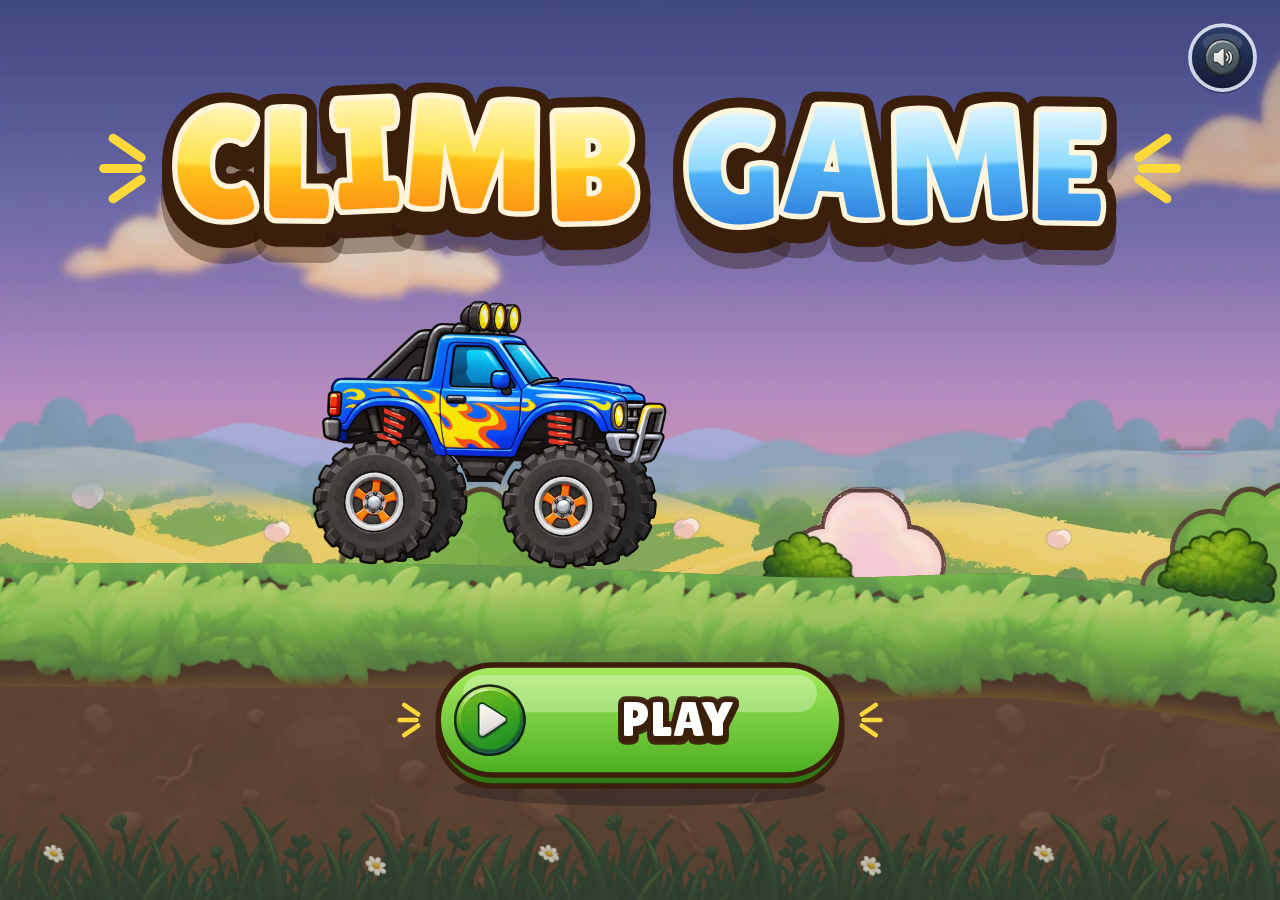
==== index.html @ 84f461d7 "Refactor soil rendering logic for improved world-locking and scaling behavior" ====
<!DOCTYPE html>
<html lang="en">
<head>
<meta charset="UTF-8">
<meta name="viewport" content="width=device-width, initial-scale=1.0, maximum-scale=1.0, user-scalable=no, viewport-fit=cover">
<meta name="apple-mobile-web-app-capable" content="yes">
<meta name="theme-color" content="#2F4A93">
<title>Climb Game</title>
<style>
  /* UI type, embedded: over file:// Chrome refuses font files as cross-origin.
     Lilita One (display) and Nunito (UI), both SIL OFL 1.1, latin subset. */
  @font-face { font-family: 'Lilita One'; font-weight: 400; font-display: block;
    src: url([data-uri]) format('woff2'); }
  @font-face { font-family: 'Nunito'; font-weight: 200 1000; font-display: block;
    src: url([data-uri]) format('woff2'); }
  html, body {
    margin: 0; padding: 0; height: 100%; overflow: hidden;
    background: #1b1410; color: #ECEFF1;
    font-family: "Nunito", "Baloo 2", "Trebuchet MS", "Avenir Next", system-ui, sans-serif;
    -webkit-user-select: none; user-select: none; -webkit-tap-highlight-color: transparent;
    touch-action: none; overscroll-behavior: none;
  }
  #c { display: block; width: 100%; height: 100%; touch-action: none; }
  #boot {
    position: fixed; inset: 0; display: flex; flex-direction: column;
    align-items: center; justify-content: center; gap: 18px;
    background: linear-gradient(#FBC58C, #2F4A93); z-index: 10;
    transition: opacity .45s ease; font-weight: 800; letter-spacing: .06em;
  }
  #boot.gone { opacity: 0; pointer-events: none; }
  #bar { width: min(60vw, 320px); height: 14px; border-radius: 99px;
         background: rgba(43,33,24,.35); overflow: hidden;
         box-shadow: inset 0 2px 6px rgba(43,33,24,.4); }
  #fill { height: 100%; width: 0%; border-radius: 99px;
          background: linear-gradient(#FFD54F, #FFA000); transition: width .2s ease; }
  #boot h1 { margin: 0; font: 400 clamp(40px, 10vw, 96px)/1 "Lilita One", "Nunito", sans-serif;
             letter-spacing: .02em; display: flex; gap: .28em; }
  #boot h1 span { background: linear-gradient(#FFF6B8 0%, #FFE14A 46%, #FFC21A 50%, #FF8A12 100%);
                  -webkit-background-clip: text; background-clip: text; color: transparent;
                  -webkit-text-stroke: .045em #3B1F0C; paint-order: stroke fill;
                  filter: drop-shadow(0 .07em 0 #3B1F0C) drop-shadow(0 .12em .06em rgba(40,20,6,.35)); }
  #boot h1 span + span { background-image: linear-gradient(#E4F7FF 0%, #8FDAFF 46%, #4FB2F5 50%, #2A78D8 100%); }
  #boot p { margin: 0; font-size: 14px; opacity: .85; text-shadow: 0 2px 0 rgba(43,33,24,.5); }
</style>
</head>
<body>
<canvas id="c"></canvas>
<div id="boot">
  <h1><span>CLIMB</span><span>GAME</span></h1>
  <div id="bar"><div id="fill"></div></div>
  <p id="bootmsg">loading art&hellip;</p>
</div>
<script>
/* =====================================================================
   CLIMB — a side-scrolling physics climber.
   Single file by design: open index.html directly, no server needed.

   Layout of this script:
     PHYSICS-CORE   maths, procedural terrain, vehicle dynamics  (headless-
                    testable: tools/sim_test.js extracts this block verbatim
                    and runs it under Node, so it must not touch the DOM)
     ASSETS         image loading
     AUDIO          WebAudio engine/tyre/pickup synthesis, no audio files
     WORLD          deterministic chunked props, pickups, particles
     RENDER         parallax, terrain ribbon, vehicle assembly, HUD
     GAME           loop, camera, input, screens
   ===================================================================== */

/* ============================ PHYSICS-CORE-START ============================ */
/* Shared math + small helpers. No DOM access — this file must run under Node
   so the physics can be validated headlessly (see tools/sim_test.js). */
var CG = globalThis.CG = globalThis.CG || {};

CG.TAU = Math.PI * 2;

CG.clamp = function (v, lo, hi) { return v < lo ? lo : v > hi ? hi : v; };
CG.lerp = function (a, b, t) { return a + (b - a) * t; };
CG.smoothstep = function (e0, e1, x) {
  var t = CG.clamp((x - e0) / (e1 - e0), 0, 1);
  return t * t * (3 - 2 * t);
};
CG.sign = function (v) { return v < 0 ? -1 : v > 0 ? 1 : 0; };
CG.approach = function (cur, target, rate, dt) {
  // frame-rate independent exponential approach
  return target + (cur - target) * Math.exp(-rate * dt);
};

/* Deterministic hash noise — the terrain is a pure function of x, so the track
   is infinite and needs no stored heightmap. */
CG.hash1 = function (i, seed) {
  // Math.imul, not `*`: plain multiplication of two 32-bit ints exceeds 2^53,
  // silently loses the low bits and leaves the hash badly non-uniform.
  var h = (Math.imul(i | 0, 374761393) + Math.imul(seed | 0, 668265263)) | 0;
  h = Math.imul(h ^ (h >>> 13), 1274126177);
  h = h ^ (h >>> 16);
  return (h >>> 0) / 4294967296;
};

/* Value noise with smoothstep interpolation: C1 continuous, so the terrain has
   no slope discontinuities for the wheels to catch on. */
CG.vnoise = function (x, seed) {
  var i = Math.floor(x), f = x - i;
  var a = CG.hash1(i, seed), b = CG.hash1(i + 1, seed);
  return a + (b - a) * (f * f * (3 - 2 * f));
};

/* Seeded RNG for world decoration (props, pickups) — mulberry32. */
CG.rng = function (seed) {
  var s = seed >>> 0;
  return function () {
    s = (s + 0x6D2B79F5) >>> 0;
    var t = s;
    t = Math.imul(t ^ (t >>> 15), t | 1);
    t ^= t + Math.imul(t ^ (t >>> 7), t | 61);
    return ((t ^ (t >>> 14)) >>> 0) / 4294967296;
  };
};

CG.fmt = function (n, d) { return n.toFixed(d === undefined ? 0 : d); };

/* Infinite procedural terrain.
   The surface is a PURE FUNCTION of x — nothing is stored, so the track is
   endless, deterministic per seed, and identical on every replay of that seed. */
(function (CG) {
  'use strict';

  CG.PPM = 50;          // pixels per metre (world scale, per the art brief)
  CG.BASE_Y = 300;      // surface y at the start line (y grows downward)

  var FEAT_SPACING = 1700;

  var Terrain = CG.Terrain = {
    seed: 1,
    track: null,

    setSeed: function (s) { this.seed = (s | 0) || 1; },

    /* A stage hands the terrain an authored pathway (see the PATHWAY module).
       With no track set the old endless noise field is used instead, which is
       what the title screen and the unlocked endless mode still run on. */
    setTrack: function (t) { this.track = t || null; },

    /* Sparse launch ramps / big rollers, laid down on top of the noise so the
       track has deliberate jumps instead of only rolling hills. */
    features: function (x) {
      var sum = 0, sd = this.seed * 7919;
      var k0 = Math.floor(x / FEAT_SPACING) - 1;
      for (var k = k0; k <= k0 + 2; k++) {
        if (k < 1) continue;
        var r1 = CG.hash1(k, 901 + sd), r2 = CG.hash1(k, 902 + sd), r3 = CG.hash1(k, 903 + sd);
        if (r1 < 0.42) continue;
        var cx = k * FEAT_SPACING + r2 * 1100;
        var w = 100 + r3 * 110;
        var t = (x - cx) / w;
        if (t < -3.5 || t > 5) continue;
        var amp = 30 + r1 * 80;
        sum += amp * Math.exp(-t * t);
        // A third of them are kickers: the ramp is followed by a dip, so the
        // ground falls away at the crest instead of catching the car again.
        if (r1 > 0.72) sum -= amp * 0.55 * Math.exp(-(t - 1.9) * (t - 1.9));
      }
      return sum;
    },

    /* Height above the base line. Grows rougher with distance. */
    elevation: function (x) {
      if (this.track) {
        /* fine grain on top of the authored curve: too small to change where
           the car lands, big enough that the ground is not visibly synthetic.
           A chasm part opts out: its two lips ARE the plotted points, and a
           point that is 3px off its own grid line is a point a child cannot
           read. */
        var part = this.track.at(x);
        if (part && part.exact) return this.track.elevation(x);
        return this.track.elevation(x) + CG.vnoise(x / 74, 67 + this.seed * 7919) * 3;
      }
      /* Endless splices chasms into the noise — see the ENDLESS GAPS module.
         Outside every chasm's window (and its short blend margin) this falls
         straight through to rawElevation, same as always. */
      var patch = CG.Endless && CG.Endless.sample(x);
      if (patch !== null && patch !== undefined) return patch;
      return this.rawElevation(x);
    },

    /* The plain noise formula, with no chasm splicing — what elevation() falls
       back to outside any chasm window, and what a chasm's own blend margin
       joins back into. Grows rougher with distance. */
    rawElevation: function (x) {
      var sd = this.seed * 7919;
      var diff = 1 - Math.exp(-Math.max(0, x) / 7000);   // 0 -> 1 difficulty ramp
      var h = 0;
      // Difficulty rides mainly on the LONG wavelengths: that buys tall climbs
      // without creating walls the car physically cannot get up.
      // Amplitudes are chosen from the slope each octave contributes
      // (d/dx of smoothstep value noise ~= 0.5 * amp / wavelength).
      h += CG.vnoise(x / 1600, 11 + sd) * (128 + 320 * diff);
      h += CG.vnoise(x / 900, 23 + sd) * (100 + 102 * diff);
      h += CG.vnoise(x / 380, 37 + sd) * (48 + 24 * diff);
      h += CG.vnoise(x / 165, 53 + sd) * (14 + 7 * diff);
      h += CG.vnoise(x / 72, 67 + sd) * (3 + 2 * diff);
      h += this.features(x) * (0.45 + 0.55 * diff);
      return h;
    },

    /* Bare ground y in world space — the dirt, with no planks laid over it.
       The first 900px are flattened to the start height so the player always
       begins on level ground. The renderer draws THIS, so a chasm still looks
       like a chasm once it has been bridged. */
    ground: function (x) {
      var h = this.elevation(x);
      var s = CG.smoothstep(120, 1000, x);
      if (s < 1) h = CG.lerp(this.elevation(0), h, s);
      return CG.BASE_Y - h;
    },

    /* PLANKS — the bridges the player earns by answering. Each is a straight
       driving surface {x0,y0,x1,y1} (top edge, x0 < x1) laid over the ground;
       the car drives on whichever is higher, so a plank over a pit is a road
       and a plank that stops short is a road that ends in mid-air. Planks are
       part of the physics surface, not decoration: the vehicle, the bot in
       tools/stage_test.js and the game all see exactly the same thing. */
    planks: [],
    setPlanks: function (list) { this.planks = list || []; },
    addPlank: function (p) { this.planks.push(p); },

    /* Driving surface y in world space: ground, or a plank if one is higher. */
    y: function (x) {
      var y = this.ground(x), ps = this.planks, i, p;
      for (i = 0; i < ps.length; i++) {
        p = ps[i];
        if (x < p.x0 || x > p.x1) continue;
        var py = p.y0 + (x - p.x0) * (p.y1 - p.y0) / (p.x1 - p.x0);
        if (py < y) y = py;
      }
      return y;
    },

    /* Is x on a plank (rather than on the ground)? Used to tell a car that
       drove off the END of a short plank from one that never got on it. */
    onPlank: function (x) {
      var ps = this.planks, i;
      for (i = 0; i < ps.length; i++) if (x >= ps[i].x0 && x <= ps[i].x1) return ps[i];
      return null;
    },

    /* Ground-only sample, for placing props and drawing the dirt. */
    gsample: function (x, out) {
      out = out || {};
      var d = 1.5, y = this.ground(x);
      var m = (this.ground(x + d) - this.ground(x - d)) / (2 * d);
      var L = Math.sqrt(1 + m * m);
      out.x = x; out.y = y; out.m = m;
      out.nx = m / L; out.ny = -1 / L; out.tx = 1 / L; out.ty = m / L;
      out.ang = Math.atan2(m, 1);
      return out;
    },

    /* Surface point, slope and up-normal at x. */
    sample: function (x, out) {
      out = out || {};
      var d = 1.5;
      var y = this.y(x);
      var m = (this.y(x + d) - this.y(x - d)) / (2 * d);   // dy/dx
      var L = Math.sqrt(1 + m * m);
      out.x = x; out.y = y; out.m = m;
      out.nx = m / L; out.ny = -1 / L;      // unit normal, points up (-y)
      out.tx = 1 / L; out.ty = m / L;       // unit tangent, points +x
      out.ang = Math.atan2(m, 1);
      return out;
    }
  };
})(CG);

/* ================================== PATHWAY =================================
   Authored track parts ("the pathway"), stitched into a stage.

   A part is a height curve h(t), t in [0,1], measured RELATIVE to the height
   the previous part ended at. The contract that makes parts interchangeable:

       h(0) = 0        and      h'(0) = h'(1) = 0

   i.e. every part enters and leaves level, so any two parts join without a
   kink the wheels could catch on. INSIDE a part anything goes — a kicker
   wants a sharp lip, a drop-off wants a cliff. Those discontinuities are
   deliberate and always land away from a join.

   Everything here is a pure function of (stage plan, seed): no state, no
   stored heightmap, identical on every replay, and DOM-free so
   tools/sim_test.js can drive every part headlessly before it ships.        */
(function (CG) {
  'use strict';

  var TAU = CG.TAU, PI = Math.PI;
  function ss(t) { return t <= 0 ? 0 : t >= 1 ? 1 : t * t * (3 - 2 * t); }
  function sin2(t) { var s = Math.sin(PI * t); return s * s; }

  /* THE SLOPE BUDGET — these are the car's measured limits, from
     tools/sim_test.js, not taste:
         climbs a sustained 30 deg, stalls into wheelspin past 35,
         tops out at 76 km/h, brakes from that in 23 m.
     So every part keeps its SUSTAINED slope under 30 deg. The only ground
     steeper than that is a take-off lip (short, arrived at with speed, exits
     downhill) or a cliff face (which the car flies off, never up). And no pit
     is ever a trap: every hole has an escape ramp under 30 deg, so missing a
     jump costs time, never the run. tools/stage_test.js re-checks all of this
     on every stage, so a part that breaks the budget fails the build. */
  var MAX_TAN = 0.55;                    // tan(29 deg) — sustained ground
  var LIP_TAN = 0.80;                    // tan(39 deg) — take-off lips only

  /* Shortest length that keeps a height change of H inside a slope budget.
     `k` is the curve's peak derivative: 1.5 for smoothstep, PI for sin^2. */
  function fit(H, k, tan) { return Math.abs(H) * k / (tan || MAX_TAN); }

  /* Each builder takes (d, r): d = stage difficulty 0..1, r = seeded rng.
     Returns { len, h, tags } — tags drive decoration and pickup placement:
       rest  flat enough to park on        air   expect the car to leave the ground
       grind sustained traction demand     risk  a real chance of ending the run  */
  var PARTS = CG.PARTS = {

    /* Level ground. The run always opens on one so the player can settle. */
    start: function () {
      return { len: 1000, h: function () { return 0; }, tags: 'rest' };
    },

    flat: function (d, r) {
      var L = 460 + r() * 320;
      return { len: L, h: function () { return 0; }, tags: 'rest' };
    },

    /* Rolling whoops. The bread and butter: teaches throttle modulation,
       because flooring it here bounces the nose up and loses drive. */
    rollers: function (d, r) {
      var n = 2 + Math.floor(r() * 3), L = 620 + n * 300;
      var a = Math.min(30 + d * 58, MAX_TAN * L / (Math.PI * n));
      return { len: L, tags: 'flow',
               h: function (t) { return a * 0.5 * (1 - Math.cos(CG.TAU * n * t)); } };
    },

    /* Fast, shallow chatter — shakes the suspension without threatening. */
    washboard: function (d, r) {
      var n = 5 + Math.floor(r() * 4), L = 700 + n * 120;
      var a = Math.min(10 + d * 12, MAX_TAN * L / (Math.PI * n));
      return { len: L, tags: 'flow',
               h: function (t) { return a * 0.5 * (1 - Math.cos(CG.TAU * n * t)); } };
    },

    /* Sustained ascent. Net elevation gain — the stage climbs as it runs. */
    climb: function (d, r) {
      var H = 150 + d * 300 + r() * 90, L = Math.max(820 + H * 1.35, fit(H, 1.5));
      return { len: L, tags: 'grind',
               h: function (t) { return H * ss(t); } };
    },

    /* The payback: a long descent, free speed, easy to over-commit into. */
    descent: function (d, r) {
      var H = 140 + d * 260 + r() * 80, L = Math.max(780 + H * 1.15, fit(H, 1.5));
      return { len: L, tags: 'flow',
               h: function (t) { return -H * ss(t); } };
    },

    /* A big smooth hump. The far side is blind from the approach. */
    crest: function (d, r) {
      var H = 150 + d * 230 + r() * 70, L = Math.max(980, fit(H, Math.PI));
      return { len: L, tags: 'flow', h: function (t) { return H * sin2(t); } };
    },

    /* A bowl. Bottoms the suspension out at speed and compresses the exit. */
    basin: function (d, r) {
      var D = 150 + d * 250 + r() * 80, L = Math.max(900, fit(D, Math.PI));
      return { len: L, tags: 'flow', h: function (t) { return -D * sin2(t); } };
    },

    /* Ramp that falls away at the lip: the ground leaves before the car does,
       so this is the part that actually produces air time. The lip is the one
       place a steep face is allowed — it is short and it exits downhill. */
    kicker: function (d, r) {
      var H = 110 + d * 130 + r() * 50, pit = 60 + d * 80;
      var L = Math.max(900 + d * 300, fit(H, 1.7 / 0.45, LIP_TAN),
                       fit(H + pit, Math.PI));
      return { len: L, tags: 'air',
        h: function (t) {
          if (t < 0.45) return H * Math.pow(t / 0.45, 1.7);
          var u = (t - 0.45) / 0.55;
          return H * (1 - ss(u)) - pit * sin2(u);
        } };
    },

    /* Take-off lip, a hole, a landing ramp. Clear it and you keep your speed;
       miss it and you drive out of the bottom — slowly, and a checkpoint's
       worth of fuel poorer. Never a dead end. */
    gap: function (d, r) {
      var H = 100 + d * 90, D = 130 + d * 120;
      /* the escape ramp (t 0.55 -> 0.90) carries the whole depth plus the
         landing lip, and it is what sets the part's length */
      var L = Math.max(1200 + d * 500 + r() * 160, fit(D + H * 0.7, 1.5) / 0.35);
      return { len: L, tags: 'air risk',
        h: function (t) {
          if (t < 0.22) return H * Math.pow(t / 0.22, 1.8);        // take-off
          if (t < 0.55) {                                          // the hole
            var u = (t - 0.22) / 0.33;
            return H - (H + D) * ss(u);
          }
          if (t < 0.90) {                                          // escape ramp
            var w = (t - 0.55) / 0.35;
            return -D + (D + H * 0.7) * ss(w);
          }
          return H * 0.7 * (1 - ss((t - 0.90) / 0.10));
        } };
    },

    /* Rock steps. Each step needs momentum, not throttle — but no single step
       is steeper than the car can walk up from a standstill. */
    stairs: function (d, r) {
      var n = 3 + Math.floor(d * 3 + r()), rise = 55 + d * 55;
      var L = Math.max(300 * n + 380, n * fit(rise, 1.5));
      return { len: L, tags: 'grind risk',
        h: function (t) {
          var s = t * n, i = Math.floor(s), f = s - i;
          if (i >= n) return n * rise;
          return (i + ss(f)) * rise;
        } };
    },

    /* Flat, then the floor disappears. Punishes a nose-down landing — but the
       run-out below is long and level, so a good landing is rewarded with
       speed rather than a second obstacle. */
    dropoff: function (d, r) {
      var H = 150 + d * 150 + r() * 60, L = Math.max(1500, H * 4.6);
      return { len: L, tags: 'air risk',
        h: function (t) {
          if (t < 0.28) return 0;
          return -H * ss(Math.min(1, (t - 0.28) / 0.26));   // rest is run-out
        } };
    },

    /* Raised rest shelf. Checkpoints live here: level, generous, safe to
       respawn onto, and visibly a place to breathe. */
    shelf: function (d, r) {
      var H = 60 + d * 120, L = Math.max(900 + r() * 200, fit(H, 1.5) / 0.45);
      return { len: L, tags: 'rest',
               h: function (t) { return H * ss(Math.min(1, t / 0.45)); } };
    },

    /* Long level run-out so a player who crosses the line at speed can stop. */
    finish: function () {
      return { len: 1900, h: function () { return 0; }, tags: 'rest' };
    },

    /* THE CHASM — the part the game is now about.
       A level approach, a sheer drop, a pit, a sheer rise to the far lip
       (which may be higher or lower than the near one), and a level run-out.
       The two lips are the two points (x1,y1) and (x2,y2) of a distance-formula
       question, plotted on a grid CG.UNIT px per unit, and the only way across
       is a plank exactly sqrt(dx^2 + dy^2) units long. The car is stopped on
       the approach, asked, and the plank it earns becomes part of the driving
       surface (see Terrain.planks). Nothing here is random: the part is a pure
       function of the authored coordinates, so a question is the same on every
       replay and tools/stage_test.js can check every one of its three outcomes.
       `spec` is [x1, y1, x2, y2]; x2 must exceed x1. */
    chasm: function (d, r, spec) {
      var U = CG.UNIT, W = CG.CHASM;
      var dx = (spec[2] - spec[0]) * U, dyH = (spec[3] - spec[1]) * U;
      if (dx <= 0) throw new Error('chasm: x2 must be greater than x1');
      var floor = Math.min(0, dyH) - W.PIT;          // pit floor, relative height
      var L = W.APP + dx + W.RUN, wall = W.WALL;
      return { len: L, tags: 'rest math',
        gapX: [W.APP, W.APP + dx],                   // lips, relative to x0
        floor: floor, rise: dyH,
        h: function (t) {
          var x = t * L;
          if (x < W.APP) return 0;
          if (x < W.APP + wall) return floor * ss((x - W.APP) / wall);
          if (x < W.APP + dx - wall) return floor;
          if (x < W.APP + dx) return floor + (dyH - floor) * ss((x - (W.APP + dx - wall)) / wall);
          return dyH;
        } };
    }
  };

  /* Grid scale and chasm geometry, in world px. One unit is 72px, so the
     240px car spans about three units and the narrowest gap in the game (4
     units) is wider than the car — at a smaller scale a car that drove off a
     short plank simply rested its nose on the far wall, and the lesson was
     lost. PIT is deep enough that a wedged over-long plank (which digs
     sqrt(L^2 - dx^2) below the near lip) stays clear of the floor, and that a
     fall reads as a fall before the reset. */
  CG.UNIT = 72;
  /* STOP is where the car's centre is held: far enough back that the jeep's
     nose does not sit on the near point's label while the question is up. */
  CG.CHASM = { APP: 900, RUN: 640, PIT: 1500, WALL: 10, STOP: 250, ARM: 820, CHUTE: 600 };

  /* -------------------------------------------------------------- builder */
  /* plan: array of part names, plus the markers 'CP' (checkpoint on the part
     that follows) and 'FINISH' (the line is at the start of that part). */
  var Track = CG.Track = {};

  /* Landing insurance. Every part starts level by contract, but a part that
     RISES hard just after an air part still flips a car that is coming down
     fast — and that is a crash the player could not have avoided. So the
     builder inserts a run-out rather than trusting the plan to be careful.
     tools/stage_test.js is what found this, on GOLDEN SUMMIT. */
  var AIR = { kicker: 1, gap: 1, dropoff: 1 };
  var NO_LAND = { climb: 1, stairs: 1, crest: 1, shelf: 1, gap: 1, kicker: 1, chasm: 1 };

  /* A plan entry is a part name, a marker, or a chasm spec `{ c: [x1,y1,x2,y2] }`. */
  function nameOf(e) { return typeof e === 'string' ? e : 'chasm'; }

  function expand(plan) {
    var out = [], i, prev = '', n;
    for (i = 0; i < plan.length; i++) {
      n = nameOf(plan[i]);
      if (AIR[prev] && NO_LAND[n]) out.push('flat');
      out.push(plan[i]);
      if (n !== 'CP' && n !== 'FINISH') prev = n;
    }
    return out;
  }

  Track.build = function (plan, seed, d) {
    var rnd = CG.rng((seed >>> 0) || 1), parts = [], cps = [], chasms = [];
    var x = 0, y = 0, cpNext = false, finishX = -1, i, name, p, entry;
    plan = expand(plan);

    for (i = 0; i < plan.length; i++) {
      entry = plan[i];
      name = nameOf(entry);
      if (name === 'CP') { cpNext = true; continue; }
      if (name === 'FINISH') { finishX = -2; continue; }   // resolved below
      p = name === 'chasm' ? PARTS.chasm(d, rnd, entry.c) : (PARTS[name] || PARTS.flat)(d, rnd);
      var part = { name: name, x0: x, x1: x + p.len, len: p.len, y0: y,
                   h: p.h, tags: p.tags || '', cp: false, index: parts.length };
      if (name === 'chasm') {
        part.exact = true;                       // no fine noise: lips sit on the grid
        part.gap = CG.Gaps.resolve(x, y, entry.c, p, chasms.length);
        part.gap.part = parts.length;
        chasms.push(part.gap);
      }
      if (cpNext) {
        /* the flag sits a little way onto the shelf, on level ground */
        part.cp = true;
        part.cpx = x + Math.min(340, p.len * 0.35);
        cps.push(part.cpx);
        cpNext = false;
      }
      if (finishX === -2) { finishX = x + 150; }
      parts.push(part);
      x += p.len;
      y += p.h(1);
    }

    return {
      parts: parts,
      cps: cps,
      chasms: chasms,
      length: x,
      finishX: finishX < 0 ? x - 1900 : finishX,
      endY: y,

      /* Binary search — a stage is 20-40 parts, so this is ~5 compares and the
         terrain is sampled a few thousand times a frame. */
      at: function (px) {
        var lo = 0, hi = parts.length - 1, mid;
        if (px <= 0) return parts[0];
        if (px >= x) return null;
        while (lo < hi) {
          mid = (lo + hi) >> 1;
          if (px < parts[mid].x1) hi = mid; else lo = mid + 1;
        }
        return parts[lo];
      },

      elevation: function (px) {
        var p = this.at(px);
        if (!p) return px <= 0 ? 0 : y;              // level run-out past the end
        return p.y0 + p.h((px - p.x0) / p.len);
      }
    };
  };
})(CG);

/* =================================== GAPS ===================================
   The distance-formula question at a chasm, and the plank each answer buys.

   Three outcomes, and each one is GEOMETRY rather than a verdict — the plank
   the player chose is laid into the world and the physics decides:
     exact   the plank's top edge runs lip to lip: a road
     short   it starts on the near lip, aims at the far one, and ends in the
             air, sagging, as an unsupported board would — the car drives off
             the end and falls
     long    it will not fit between the lips, so it wedges: near end on the
             near lip, far end jammed against the far wall sqrt(L^2 - dx^2)
             below it, a steep chute into a wall — the car pitches over
   DOM-free: tools/stage_test.js drives all three for every chasm in every
   stage before any of it ships.                                              */
(function (CG) {
  'use strict';

  var Gaps = CG.Gaps = {};

  /* The answer is read off a RULER, one unit at a time, so every chasm's
     distance must be a whole number: a horizontal gap, or a Pythagorean
     triple laid on its side. RULER_MAX is the longest plank the ruler
     offers; the longest gap in the game is 13. */
  Gaps.RULER_MAX = 14;

  /* What the panel and the hint need to know about a chasm. Throws on a
     gap whose distance is not whole — that is an authoring error, and it is
     better caught when the stage table loads than by a child at the ruler. */
  Gaps.question = function (gap) {
    var dx = Math.abs(gap.b[0] - gap.a[0]), dy = Math.abs(gap.b[1] - gap.a[1]);
    var sq = dx * dx + dy * dy, D = Math.round(Math.sqrt(sq));
    if (D * D !== sq) throw new Error('chasm ' + JSON.stringify(gap.a) + '->' + JSON.stringify(gap.b) +
                                      ': distance sqrt(' + sq + ') is not a whole number');
    if (D > Gaps.RULER_MAX) throw new Error('chasm distance ' + D + ' is longer than the ruler');
    return { dx: dx, dy: dy, sq: sq, D: D };
  };

  /* Resolve one chasm spec into the full gap object the game, the renderer
     and the bot all share — everything the question needs, in world space,
     computed once. `x, y` are the part's own origin (world y grows downward,
     grid y grows upward, hence the sign flips); `p` is the PARTS.chasm build
     (gives gapX/rise/floor); `index` is only used to label the gap. Shared by
     the stage builder (Track.build) and endless (CG.Endless) so the geometry
     math has one home. */
  Gaps.resolve = function (x, y, spec, p, index) {
    var U = CG.UNIT;
    var ax = x + p.gapX[0], bx = x + p.gapX[1];
    var ay = CG.BASE_Y - y, by = CG.BASE_Y - (y + p.rise);
    var gap = {
      index: index, a: [spec[0], spec[1]], b: [spec[2], spec[3]],
      ax: ax, ay: ay, bx: bx, by: by,
      ox: ax - spec[0] * U, oy: ay + spec[1] * U,   // grid origin in world space
      floorY: CG.BASE_Y - (y + p.floor),
      stopX: ax - CG.CHASM.STOP,               // where the car is held
      armX: ax - CG.CHASM.ARM,                 // where the auto-brake takes over
      D: Math.hypot(spec[2] - spec[0], spec[3] - spec[1]),
      solved: false
    };
    gap.q = Gaps.question(gap);
    return gap;
  };

  /* The plank a choice of `len` units produces, as a driving surface
     {x0,y0,x1,y1} (its top edge) plus `kind`. */
  Gaps.plankFor = function (gap, len) {
    var U = CG.UNIT, L = len * U;
    var ax = gap.ax, ay = gap.ay, bx = gap.bx, by = gap.by;
    var dx = bx - ax, dy = by - ay, D = Math.hypot(dx, dy);
    if (Math.abs(L - D) < 0.5) {
      return { x0: ax, y0: ay, x1: bx, y1: by, kind: 'exact', len: len };
    }
    if (L < D) {
      /* aimed at the far lip, drooping the more it falls short — and never
         allowed to end above the far lip, or a fast car could jump the rest
         and the lesson would be that short planks are fine */
      var ang = Math.atan2(dy, dx) + 0.12 + 0.22 * (D - L) / D;
      var ex = ax + Math.cos(ang) * L, ey = ay + Math.sin(ang) * L;
      if (ey < by + 40) ey = by + 40;
      return { x0: ax, y0: ay, x1: ex, y1: ey, kind: 'short', len: len };
    }
    /* too long: wedged, far end on the far wall below the far lip */
    var drop = Math.sqrt(Math.max(0, L * L - dx * dx));
    /* a chute deeper than CHUTE would leave the frame; an absurdly long plank
       is laid to that depth instead (and so reads a little shorter than its
       number — the only case where the geometry is not literal) */
    var wy = Math.min(ay + drop, Math.max(ay, by) + CG.CHASM.CHUTE);
    return { x0: ax, y0: ay, x1: bx, y1: wy, kind: 'long', len: len };
  };

  /* ---- what a wrong plank does to the car, shared by the game and the bot
     so tools/stage_test.js proves the very behaviour the player meets. ---- */
  Gaps.noseX = function (v) {              // front-bottom hull corner, world x
    var h = CG.VConst.hull[0];
    return v.x + h.x * v.ca - h.y * v.sa;
  };
  Gaps.frontAxleX = function (v) { return v.x + CG.VConst.axleFront.x * v.ca; };

  /* SHORT: the board is supported at one end only. The moment the front
     wheel runs off its far end the board gives way and pivots about the lip,
     and the car goes down the chute it has become. */
  Gaps.shortTripped = function (v, p) { return Gaps.frontAxleX(v) > p.x1 - 20; };
  /* The instant the board goes, the car loses what was carrying it: its
     climb dies, its speed halves, the nose dips. Without this a car that was
     sprinting up a short plank kept its upward momentum and could fly the
     last half unit onto the far lip — which would teach the opposite lesson. */
  Gaps.boardGives = function (v) {
    v.vx *= 0.5;
    if (v.vy < 0) v.vy = 0;
    v.av += 2.0;
  };
  var TIP_RATE = 3.0, TIP_MAX = 1.32;      // rad/s, rad (~76 deg below level)
  Gaps.tipPlank = function (p, dt) {
    var L = Math.hypot(p.x1 - p.x0, p.y1 - p.y0);
    var th = Math.min(TIP_MAX, Math.atan2(p.y1 - p.y0, p.x1 - p.x0) + TIP_RATE * dt);
    p.x1 = p.x0 + Math.cos(th) * L;
    p.y1 = p.y0 + Math.sin(th) * L;
    p.tipped = true;
    return th >= TIP_MAX;
  };

  /* LONG: the chute ends in a wall. The nose meets it, the car stops dead
     and pitches over onto its roof. */
  Gaps.longTripped = function (v, p) { return Gaps.noseX(v) > p.x1 - 8; };
  Gaps.wallFlip = function (v) { v.vx = 0; v.vy = -60; v.av = 6.5; };

  /* A wrong plank has done its work once the car is in the pit, wrecked, or
     has been past the point of no return for this long. */
  Gaps.FAIL_AFTER = 1.15;
  Gaps.failed = function (v, gap, since) {
    return v.crashed || v.y > Math.max(gap.ay, gap.by) + 130 || since > Gaps.FAIL_AFTER;
  };
})(CG);

/* =============================== ENDLESS GAPS ================================
   Endless mode gets the same chasm / distance-formula mechanic stage mode has
   (the GAPS module above) spliced into the noise terrain instead of an
   authored pathway. Chasms sit at deterministic, seeded, jittered slots along
   x — the same technique World.features uses for its ramps — spaced to take
   roughly 10-20s at a typical cruising speed, so placement stays a pure
   function of x like everything else here rather than a stateful clock.
   Gaps come in pairs, in a fixed teaching order that then repeats:
     1-2  level      both lips at the same height: just count across
     3-4  uphill     the far lip higher - 5-12-13 is the only triple the truck
                     can climb (23 deg; 3-4-5 laid uphill is 37 deg)
     5-6  downhill   the far lip lower - 3-4-5 and 6-8-10 at 37 deg
   A sloped gap leaves the terrain at a different height than it found it,
   so its exit blend back into the noise is stretched in proportion to that
   step (EXIT_RUN px per px of height), keeping the rejoin drivable instead
   of a cliff. Every distance is still a whole number.
   A run opens with FREE PLAY: until the game calls E.begin(x) there are no
   chasms at all, just the rolling noise. begin() anchors slot 0 LEAD px
   ahead of the car - past everything already sampled or dressed - and every
   later slot follows from that anchor, still a pure function of (seed, k). */
(function (CG) {
  'use strict';

  var E = CG.Endless = {};

  E.SPACING = 10500;       // world px between chasm slots (~10-20s at ~45-55 km/h)
  E.JITTER = 2500;         // +/- offset from the nominal slot centre (leaves room for a sloped gap's exit)
  E.LEAD = 3000;           // slot 0 starts this far ahead of the car when free play ends (~4-5s of driving)
  E.ENSURE_AHEAD = 4000;   // resolve this far past the car — clears the render window
  E.BLEND = 220;           // px of smoothstep at each end, into/out of live noise

  var DX_EARLY = [3, 4, 5];
  var DX_LATE = [3, 4, 5, 6, 7, 8, 9, 10];
  var ORDER = ['level', 'level', 'up', 'up', 'down', 'down'];
  var UP = [[12, 5]];                       // [dx, dy] in grid units
  var DOWN = [[4, -3], [8, -6]];
  E.EXIT_RUN = 9;          // adds at most ~9 deg on top of the noise's own slope

  E.reset = function (seed) {
    E.seed = seed | 0 || 1;
    E.chasms = [];
    E.cache = {};
    E.origin = null;               // no chasms until begin()
  };
  /* End of free play: the first gap goes in a short drive ahead of x. */
  E.begin = function (x) {
    if (E.origin === null) E.origin = Math.round(x + E.LEAD);
  };
  E.reset(1);

  function dxFor(k, salt, lastDx) {
    var pool = k < ORDER.length ? DX_EARLY : DX_LATE;
    var idx = Math.floor(CG.hash1(k, salt + 1) * pool.length);
    var dx = pool[idx];
    if (dx === lastDx && pool.length > 1) dx = pool[(idx + 1) % pool.length];
    return dx;
  }

  function saltOf(k) { return (E.seed * 7919 + k * 104729) | 0; }
  function slotX0(k) {
    /* slot 0 sits exactly at the anchor: jittering it earlier could land it
       on ground the player has already seen */
    return E.origin + k * E.SPACING + (k ? (CG.hash1(k, saltOf(k)) * 2 - 1) * E.JITTER : 0);
  }

  /* Resolve slot k into a gap object, memoized. A pure function of (seed, k)
     alone — never reads live game state — so it is safe to call from terrain
     sampling (which must stay consistent regardless of how far the game loop
     has planned ahead) as well as from the game loop's own look-ahead. */
  function slot(k) {
    var g = E.cache[k];
    if (g) return g;
    var salt = saltOf(k), x0 = slotX0(k);
    var kind = ORDER[k % ORDER.length], dx, dy = 0;
    if (kind === 'level') {
      dx = dxFor(k, salt, k > 0 ? slot(k - 1).dx : 0);
    } else {
      var pool = kind === 'up' ? UP : DOWN;
      /* the two gaps of a pair take different triples where there is a choice */
      var pick = (Math.floor(CG.hash1(k >> 1, saltOf(k & ~1) + 3) * pool.length) + (k & 1)) % pool.length;
      dx = pool[pick][0]; dy = pool[pick][1];
    }
    /* the grid origin wanders a little, so the coordinates are not always (0, 0) */
    var ox = -Math.floor(CG.hash1(k, salt + 5) * Math.min(dx, 4)) | 0;
    var oy = Math.floor(CG.hash1(k, salt + 7) * 3) - 1;
    var spec = [ox, oy, ox + dx, oy + dy];
    var p = CG.PARTS.chasm(0, CG.rng(salt >>> 0), spec);
    var base = CG.Terrain.rawElevation(x0);        // frozen baseline this slot joins from
    var gap = CG.Gaps.resolve(x0, base, spec, p, k);
    gap.dx = dx; gap.kind = kind; gap.slotX0 = x0; gap.slotLen = p.len; gap.slotBase = base; gap.slotPart = p;
    /* the step between where the gap leaves the ground and where the noise is,
       faded out over a run long enough to drive - but never into the next gap */
    var endX = x0 + p.len;
    gap.exitOff = base + p.h(1) - CG.Terrain.rawElevation(endX);
    var room = slotX0(k + 1) - E.BLEND - endX - 40;
    gap.exitBlend = Math.max(E.BLEND, Math.min(room, Math.abs(gap.exitOff) * E.EXIT_RUN));
    E.cache[k] = gap;
    E.chasms.push(gap);
    return gap;
  }

  /* Resolve every slot up to uptoX + ENSURE_AHEAD, so nextChasm() always has
     the next one ready before the car needs it. Call once a frame. */
  E.ensure = function (uptoX) {
    if (E.origin === null) return;
    var k = E.chasms.length;
    while (E.origin + k * E.SPACING - E.JITTER <= uptoX + E.ENSURE_AHEAD) { slot(k); k++; }
  };

  function slotHeight(g, x) {
    var t = (x - g.slotX0) / g.slotLen;
    if (t >= 0 && t <= 1) return g.slotBase + g.slotPart.h(t);
    var raw = CG.Terrain.rawElevation(x);
    if (t < 0) {
      return CG.lerp(raw, g.slotBase + g.slotPart.h(0), CG.smoothstep(g.slotX0 - E.BLEND, g.slotX0, x));
    }
    /* exit: the noise, lifted or lowered by the gap's step, the step fading
       out - so the slope is the noise's own plus a small, bounded extra */
    var edgeX = g.slotX0 + g.slotLen;
    return raw + g.exitOff * (1 - CG.smoothstep(edgeX, edgeX + g.exitBlend, x));
  }

  /* Terrain height at x, or null outside every chasm's window (including its
     blend margin) — the caller falls through to plain noise. Only ever
     checks the (at most three) slots whose nominal window could reach x. */
  E.sample = function (x) {
    if (E.origin === null || x < E.origin - E.BLEND) return null;
    var k0 = Math.max(0, Math.floor((x - E.origin) / E.SPACING) - 1), k, g;
    for (k = k0; k <= k0 + 2; k++) {
      g = slot(k);
      if (x >= g.slotX0 - E.BLEND && x <= g.slotX0 + g.slotLen + g.exitBlend) return slotHeight(g, x);
    }
    return null;
  };

  /* Already-resolved chasm whose question frame covers x (the hold point to
     the far lip, plus World's FRAME_CLEAR either side) — for World.blocked,
     which must not force a slot to resolve just to check it. */
  E.at = function (x) {
    if (E.origin === null) return null;
    var m = CG.FRAME_CLEAR || 200;
    var k0 = Math.max(0, Math.floor((x - E.origin) / E.SPACING) - 1), k, g;
    for (k = k0; k <= k0 + 2; k++) {
      g = E.cache[k];
      if (g && x >= g.stopX - m && x <= g.bx + m) return g;
    }
    return null;
  };

  /* Every resolved chasm whose slot could touch [x0, x1) — a chunk is far
     narrower than the spacing between chasms, so this is a couple of lookups,
     never a scan of the whole session's chasms. For World.build's dressing. */
  E.forRange = function (x0, x1, cb) {
    if (E.origin === null) return;
    var k0 = Math.max(0, Math.floor((x0 - E.origin) / E.SPACING) - 1);
    var k1 = Math.floor((x1 - E.origin) / E.SPACING) + 1, k, g;
    for (k = k0; k <= k1; k++) { g = E.cache[k]; if (g) cb(g); }
  };
})(CG);

/* Vehicle physics: rigid chassis + two wheels on kinematic suspension with a
   slip-based tyre model. DOM-free so tools/sim_test.js can validate it.

   Model, per substep:
     1. each wheel's suspension travel is solved from the terrain (a hard
        constraint), which sets the spring compression
     2. compression + damping gives the normal force N, applied along the
        terrain normal at the contact patch
     3. longitudinal force = clamp(C_SLIP * slip, +/- MU*N), where
        slip = omega*R - v_tangent. This is what produces wheelspin, skids,
        and the torque about the centre of mass that lifts the nose.
     4. chassis hull points get a stiff penalty spring so the body can't sink
   Local space: origin at the centre of mass, +x forward, +y down.           */
(function (CG) {
  'use strict';

  /* ---- art-space -> local-space mapping ----
     The numbers are MEASURED from the sprite by tools/import_truck.py (it cuts
     the tyres out of the painted truck and reports the hubs); re-run it after
     any re-render and paste what it prints. Sprite: assets/vehicle/truck_body.webp,
     1254x1254, the blue monster truck with its tyres cut out. */
  var WHEELBASE = 130;                    // world px between the axles
  var ARCH_REAR_X = 244.0, ARCH_FRONT_X = 882.5;    // hub centres, art px
  var ART = WHEELBASE / (ARCH_FRONT_X - ARCH_REAR_X);   // art px -> world px
  var AXLE_MID_X = (ARCH_REAR_X + ARCH_FRONT_X) / 2, AXLE_Y = 862;
  var TYRE_ART_R = 210;                   // painted tread radius, art px
  var WHEEL_R = TYRE_ART_R * ART, K = WHEEL_R / 30;   // see "the tyre scale"
  var COM_ABOVE_AXLE = 48 - WHEEL_R;      // centre of mass sits above the axles,
  // held 48px off the ground — exactly where the coupe carried it. A monster
  // truck's mass is in its axles and tyres, and a COM that rose with the tyre
  // turned every hard landing into a backflip (sim_test timestep sweep).
  var COM_FORWARD = 12;                   // ...and ahead of the axle midpoint.
  var RIDE = 0;                           // body art sits this far ABOVE the
  // axle line. Zero: the hubs were measured off the same render the body was
  // cut from, so the body already sits where the painter put it.
  // COM_FORWARD is a handling knob: moving mass forward lengthens gravity's
  // restoring arm about the rear contact, which is what stops full throttle
  // from backflipping the car on a climb. At +12 it holds to ~38 degrees.

  /* ---- the tyre scale ----
     A monster truck's tyre is a third of its wheelbase; the coupe's was under
     a quarter. The wheel radius therefore comes from the art (42.8 world px,
     not 30), and every drivetrain number that has a radius in its units is
     rescaled by K so the truck puts down the SAME ground force and reaches the
     SAME ground speeds as the tuned coupe did: torque x K, spin inertia and
     spin drag x K^2, wheel speeds / K. The slope budget in GAME_DESIGN.md is a
     statement about forces and speeds, so it carries over unchanged — and
     tools/sim_test.js is what checks that it did. */

  function L(ax, ay) {
    return { x: (ax - AXLE_MID_X) * ART - COM_FORWARD,
             y: (ay - AXLE_Y) * ART + COM_ABOVE_AXLE - RIDE };
  }
  /* Axle anchors bypass the ride lift: the wheels stay on the measured axle
     line while the body rises above them. */
  function AX(ax) {
    return { x: (ax - AXLE_MID_X) * ART - COM_FORWARD, y: COM_ABOVE_AXLE };
  }

  var V = CG.VConst = {
    ART: ART,
    WHEELBASE: WHEELBASE,
    WHEEL_R: WHEEL_R,
    TYRE_K: K,
    COM_ABOVE_AXLE: COM_ABOVE_AXLE,
    MASS: 1,
    INERTIA: (236 * 236 + 131 * 131) / 12,   // 6071, from the body's bounding box
    GRAV: 1400,

    SUS_TRAVEL: 20,
    SUS_K: 90,                 // force per px of compression (mass == 1)
    SUS_C: 9,                  // damper
    N_MAX: 9000,               // impact clamp, keeps landings from exploding

    WHEEL_I: 435 * K * K,      // spin inertia incl. reflected drivetrain inertia
    MU: 1.15,                  // tyre friction coefficient
    C_SLIP: 45,                // force per px/s of slip before saturation
    ROLL_RES: 0.018,

    T_STALL: 30000 * K,        // max wheel torque (grip/gearing limited)
    W_IDLE: 9.5 / K,           // omega below which torque is stall-limited
    W_REDLINE: 42 / K,         // rev limiter; without it airborne wheels run away
    W_OPPOSE: 3.5 / K,         // spinning the other way faster than this = brake
    SPIN_DRAG: 8 * K * K,      // free-spin drag on an airborne wheel
    T_BRAKE: 39000 * K,
    REVERSE: 0.62,             // reverse is weaker than forward
    DRIVE_REAR: 0.5,           // torque split
    BOOST_MUL: 1.55,

    AIR_DRAG: 0.00022,
    AV_DAMP: 0.5,
    AIR_TORQUE: 6071 * 6.5,    // in-air pitch control (INERTIA x 6.5)

    /* draw + collision geometry, all derived from the audited mount points */
    axleRear: AX(ARCH_REAR_X),
    axleFront: AX(ARCH_FRONT_X),
    seat: L(565, 400),                     // cabin: where a ruler or a marker sits
    neck: L(565, 330),
    exhaust: L(70, 625),
    lamp: L(1062, 548),                    // the headlamp, for night
    /* coil-over top mounts, tucked under each fender (import_truck.py cuts
       the painted springs out so these can reach the moving hub) */
    strutRear: L(310, 515),
    strutFront: L(855, 515),
    bodyOrigin: L(0, 0),                   // where the truck_body image (0,0) lands
    bodyW: (1218 - 57) * ART,
    bodyH: (820 - 177) * ART,
    /* the silhouette, traced clockwise from the foot of the bull bar: bull
       bar, bonnet, screen, the light bar (a truck this tall lands on its lamps
       and roll bar when it goes over), roll bar, bed, tailgate, rear bumper,
       then the sill and the chassis rails that hang below it */
    hull: [L(1180, 705), L(1216, 640), L(1218, 530), L(1140, 481),
           L(1000, 437), L(850, 430), L(745, 300), L(715, 195),
           L(620, 183), L(540, 194), L(440, 257), L(300, 351),
           L(215, 434), L(100, 453), L(75, 504), L(60, 590),
           L(63, 640), L(100, 660), L(460, 700), L(560, 765),
           L(690, 765), L(740, 705)]
  };
  /* Power limit: torque = P_MAX / omega above W_IDLE. P = torque * omega, so
     P_MAX must equal T_STALL * W_IDLE or the curve never engages. */
  V.P_MAX = V.T_STALL * V.W_IDLE;
  /* The run-ending contact point. With the driver gone this is the top of
     the cab — on the truck, its roof light bar: land on the roof and the run
     is over, exactly as before, just without a person to be sorry for. */
  V.headR = 11;
  V.head = L(620, 205);
  /* Suspension anchors: placed so that at rest sag the wheel centre lands
     exactly on the axle line. */
  /* Static load is not 50/50 once the COM moves forward, so each corner gets
     its own sag and its own anchor height — both wheel centres must still land
     exactly on the axle line at rest. */
  V.shareRear = (0 - V.axleFront.x) / (V.axleRear.x - V.axleFront.x);
  V.shareFront = 1 - V.shareRear;
  V.sagRear = V.SUS_TRAVEL - (V.GRAV * V.MASS * V.shareRear) / V.SUS_K;
  V.sagFront = V.SUS_TRAVEL - (V.GRAV * V.MASS * V.shareFront) / V.SUS_K;
  V.axleRear.y -= V.sagRear;
  V.axleFront.y -= V.sagFront;

  var surf = {}, surf2 = {};
  function sp0(v) { return Math.sqrt(v.vx * v.vx + v.vy * v.vy); }

  function Vehicle(terrain) {
    this.t = terrain || CG.Terrain;
    this.wheels = [
      { ax: V.axleRear.x, ay: V.axleRear.y, drive: V.DRIVE_REAR, sag: V.sagRear },
      { ax: V.axleFront.x, ay: V.axleFront.y, drive: 1 - V.DRIVE_REAR, sag: V.sagFront }
    ];
    this.reset(0);
  }
  CG.Vehicle = Vehicle;

  Vehicle.prototype.reset = function (x) {
    /* Start settled on the surface, aligned to it — not dropped from a height. */
    var g = this.t.sample(x);
    this.a = g.ang; this.av = 0;
    this.ca = Math.cos(this.a); this.sa = Math.sin(this.a);
    this.x = x - g.nx * (V.WHEEL_R + COM_ABOVE_AXLE);
    this.y = g.y + g.ny * (V.WHEEL_R + COM_ABOVE_AXLE);
    this.vx = 0; this.vy = 0;
    for (var i = 0; i < 2; i++) {
      var w = this.wheels[i];
      w.s = w.sag; w.sv = 0; w.omega = 0;
      w.contact = false; w.N = 0; w.slip = 0; w.skid = 0;
      w.px = x; w.py = this.y; w.cpx = x; w.cpy = this.y;
      w.nx = 0; w.ny = -1;
    }
    this.onGround = false; this.airTime = 0; this.groundTime = 0;
    this.spin = 0; this.spinArmed = false;
    this.crashed = false; this.crashReason = '';
    this.scrape = 0; this.impact = 0; this.upsideTime = 0;
    this.rpm = 0; this.engineLoad = 0;
    this.ca = 1; this.sa = 0;
  };

  Vehicle.prototype.toWorld = function (lx, ly, out) {
    out = out || {};
    out.x = this.x + lx * this.ca - ly * this.sa;
    out.y = this.y + lx * this.sa + ly * this.ca;
    return out;
  };

  /* Forward speed along the chassis axis, in px/s. */
  Vehicle.prototype.forwardSpeed = function () {
    return this.vx * this.ca + this.vy * this.sa;
  };

  Vehicle.prototype.step = function (dt, input) {
    var i, w;
    var gas = input.gas || 0, brake = input.brake || 0;
    var drive = gas - brake * V.REVERSE;
    var boost = input.boost ? V.BOOST_MUL : 1;

    this.ca = Math.cos(this.a); this.sa = Math.sin(this.a);
    var dnx = -this.sa, dny = this.ca;      // chassis "down" axis in world space

    var fx = 0, fy = V.GRAV * V.MASS, tq = 0;
    var contacts = 0;
    this.impact = 0;

    /* ------------------------------------------------------------- wheels */
    for (i = 0; i < 2; i++) {
      w = this.wheels[i];
      var anx = this.x + w.ax * this.ca - w.ay * this.sa;
      var any = this.y + w.ax * this.sa + w.ay * this.ca;

      /* free suspension extension when unloaded */
      var sFree = w.s + w.sv * dt;
      var accS = (V.SUS_K * (V.SUS_TRAVEL - w.s)) / 0.5 + V.GRAV * this.ca - V.SUS_C * w.sv / 0.5;
      sFree = CG.clamp(sFree + 0.5 * accS * dt * dt, 0, V.SUS_TRAVEL);

      /* solve travel against the terrain: d(s) is linear in s */
      var sNew = sFree;
      var px = anx + dnx * sFree, py = any + dny * sFree;
      this.t.sample(px, surf);
      var kdn = dnx * surf.nx + dny * surf.ny;        // == -1 when upright on flat
      var d = (px - surf.x) * surf.nx + (py - surf.y) * surf.ny;
      if (d < V.WHEEL_R && kdn < -0.3) {
        sNew = CG.clamp(sFree + (V.WHEEL_R - d) / kdn, 0, V.SUS_TRAVEL);
        /* re-sample at the corrected position: the wheel moved in x too */
        px = anx + dnx * sNew; py = any + dny * sNew;
        this.t.sample(px, surf);
        kdn = dnx * surf.nx + dny * surf.ny;
        d = (px - surf.x) * surf.nx + (py - surf.y) * surf.ny;
        if (d < V.WHEEL_R && kdn < -0.3) {
          sNew = CG.clamp(sNew + (V.WHEEL_R - d) / kdn, 0, V.SUS_TRAVEL);
          px = anx + dnx * sNew; py = any + dny * sNew;
        }
      }
      w.sv = (sNew - w.s) / dt;
      w.s = sNew;
      w.px = px; w.py = py;

      var comp = V.SUS_TRAVEL - w.s;
      var onGround = comp > 0.15 && d < V.WHEEL_R + 1.5;
      w.contact = onGround;
      w.nx = surf.nx; w.ny = surf.ny;

      var Ntq = 0;
      if (onGround) {
        contacts++;
        var N = CG.clamp(V.SUS_K * comp - V.SUS_C * w.sv, 0, V.N_MAX);
        w.N = N;
        if (-w.sv > 250) this.impact = Math.max(this.impact, -w.sv);

        /* contact patch and its velocity */
        var cpx = px - surf.nx * V.WHEEL_R, cpy = py - surf.ny * V.WHEEL_R;
        w.cpx = cpx; w.cpy = cpy;
        var rx = cpx - this.x, ry = cpy - this.y;
        var vcx = this.vx - this.av * ry, vcy = this.vy + this.av * rx;

        /* normal force along the terrain normal */
        fx += surf.nx * N; fy += surf.ny * N;
        tq += rx * (surf.ny * N) - ry * (surf.nx * N);

        /* longitudinal tyre force from slip */
        var vt = vcx * surf.tx + vcy * surf.ty;
        var slip = w.omega * V.WHEEL_R - vt;
        var lim = V.MU * N;
        var ft = CG.clamp(V.C_SLIP * slip, -lim, lim);
        w.slip = slip;
        w.skid = Math.min(1, Math.abs(slip) / 260) * (Math.abs(ft) >= lim * 0.92 ? 1 : 0.25);

        fx += surf.tx * ft; fy += surf.ty * ft;
        tq += rx * (surf.ty * ft) - ry * (surf.tx * ft);
        Ntq = -ft * V.WHEEL_R - V.ROLL_RES * N * V.WHEEL_R * CG.sign(w.omega);
      } else {
        w.N = 0; w.slip = 0; w.skid = 0;
        Ntq = -w.omega * V.SPIN_DRAG;         // free-spin drag
      }

      /* engine / brake torque on this wheel */
      var et = 0;
      if (drive !== 0) {
        var opposing = CG.sign(drive) !== CG.sign(w.omega) && Math.abs(w.omega) > V.W_OPPOSE;
        if (opposing) {
          et = CG.sign(drive) * V.T_BRAKE * Math.abs(drive) * w.drive;
        } else if (Math.abs(w.omega) < V.W_REDLINE || CG.sign(drive) !== CG.sign(w.omega)) {
          var avail = Math.min(V.T_STALL, V.P_MAX / Math.max(Math.abs(w.omega), V.W_IDLE));
          et = drive * avail * w.drive * boost;
        }
      }
      w.omega += (Ntq + et) / V.WHEEL_I * dt;
    }

    /* --------------------------------------------------------- chassis hull */
    var scraping = 0, hullHits = 0;
    for (i = 0; i < V.hull.length; i++) {
      var hl = V.hull[i];
      var hx = this.x + hl.x * this.ca - hl.y * this.sa;
      var hy = this.y + hl.x * this.sa + hl.y * this.ca;
      this.t.sample(hx, surf2);
      var hd = (hx - surf2.x) * surf2.nx + (hy - surf2.y) * surf2.ny;
      if (hd < 0) {
        var hrx = hx - this.x, hry = hy - this.y;
        var hvx = this.vx - this.av * hry, hvy = this.vy + this.av * hrx;
        var vn = hvx * surf2.nx + hvy * surf2.ny;
        var Nh = CG.clamp(-hd * 320 - vn * 34, 0, 14000);
        fx += surf2.nx * Nh; fy += surf2.ny * Nh;
        tq += hrx * (surf2.ny * Nh) - hry * (surf2.nx * Nh);
        /* body friction: scraping kills speed */
        var vth = hvx * surf2.tx + hvy * surf2.ty;
        var fh = CG.clamp(-vth * 1.2, -0.75 * Nh, 0.75 * Nh);
        fx += surf2.tx * fh; fy += surf2.ty * fh;
        tq += hrx * (surf2.ty * fh) - hry * (surf2.tx * fh);
        scraping = Math.max(scraping, Math.min(1, Math.abs(vth) / 300));
        hullHits++;
        if (-hd > 2) this.impact = Math.max(this.impact, Math.abs(vn) * 0.8);
      }
    }
    this.scrape = scraping;

    /* ------------------------------------------------------- driver's head */
    var hp = this.toWorld(V.head.x, V.head.y);
    this.t.sample(hp.x, surf2);
    if ((hp.x - surf2.x) * surf2.nx + (hp.y - surf2.y) * surf2.ny < V.headR) {
      this.crashed = true;
      this.crashReason = 'head';
    }

    /* ------------------------------------------------------------ integrate */
    /* Resting on the body counts as grounded, or an inverted car sliding on its
       roll bar reports itself airborne forever and keeps its air controls. */
    this.wheelsDown = contacts;
    this.onGround = contacts > 0 || hullHits > 0;
    if (this.onGround) {
      this.airTime = 0; this.groundTime += dt;
      if (this.spinArmed) { this.landedSpin = this.spin; this.spinArmed = false; }
      this.spin = 0;
    } else {
      this.airTime += dt; this.groundTime = 0;
      if (this.airTime > 0.25) {
        this.spinArmed = true;
        this.spin += this.av * dt;
        tq += drive > 0 ? -V.AIR_TORQUE * gas
           : drive < 0 ? V.AIR_TORQUE * brake : 0;
      }
    }

    /* Upside down and settled is unrecoverable. The roll bar is taller than the
       driver's head, so an inverted car can rest without a head strike — this is
       the check that ends that. */
    if (this.ca < -0.3 && Math.abs(this.av) < 1.8 && sp0(this) < 240) {
      this.upsideTime += dt;
      if (this.upsideTime > 0.85) { this.crashed = true; this.crashReason = 'flipped'; }
    } else if (this.ca > 0.05) this.upsideTime = 0;

    var sp = Math.sqrt(this.vx * this.vx + this.vy * this.vy);
    fx -= V.AIR_DRAG * sp * this.vx;
    fy -= V.AIR_DRAG * sp * this.vy;

    this.vx += fx / V.MASS * dt;
    this.vy += fy / V.MASS * dt;
    this.x += this.vx * dt;
    this.y += this.vy * dt;
    this.av += tq / V.INERTIA * dt;
    this.av *= 1 / (1 + V.AV_DAMP * dt);
    this.a += this.av * dt;
    if (this.a > Math.PI) this.a -= CG.TAU;
    if (this.a < -Math.PI) this.a += CG.TAU;

    var wo = Math.max(Math.abs(this.wheels[0].omega), Math.abs(this.wheels[1].omega));
    this.rpm = CG.clamp(wo * V.TYRE_K / 46, 0, 1.15);
    this.engineLoad = Math.abs(drive);
  };
})(CG);

/* ============================= PHYSICS-CORE-END ============================= */

/* ================================== ASSETS ================================== */
(function (CG) {
  'use strict';
  var LIST = {
    sky: 'background/sky.webp',
    hillsFar: 'background/hills_far.webp',
    hillsMid: 'background/hills_mid.webp',
    treesNear: 'background/trees_near.webp',
    fgGrass: 'background/foreground_grass.webp',
    grassTop: 'terrain/grass_top.webp',
    dirt: 'terrain/dirt_body.webp',
    car: 'vehicle/truck_body.webp',
    wheel: 'vehicle/truck_wheel.webp',
    well: 'vehicle/truck_well.webp',
    coin: 'pickups/coin_sheet.webp',
    fuel: 'pickups/fuel_can.webp',
    gem: 'pickups/gem.webp',
    boost: 'pickups/boost.webp',
    star: 'pickups/star.webp',
    heart: 'pickups/heart.webp',
    dust: 'fx/dust_sheet.webp',
    smoke: 'fx/smoke_sheet.webp',
    bush: 'props/bush.webp',
    rock: 'props/rock_small.webp',
    log: 'props/log.webp',
    crate: 'props/crate.webp',
    barrel: 'props/barrel.webp',
    cone: 'props/cone.webp',
    tyres: 'props/tyre_stack.webp',
    signpost: 'props/signpost.webp',
    ramp: 'props/ramp.webp',
    flagCheck: 'props/flag_checkpoint.webp',
    iconPlay: 'ui/icon_play.webp',
    iconPause: 'ui/icon_pause.webp',
    iconRestart: 'ui/icon_restart.webp',
    iconHome: 'ui/icon_home.webp',
    soundOn: 'ui/icon_sound_on.webp',
    soundOff: 'ui/icon_sound_off.webp'
  };

  /* Sprite-sheet layout, measured by tools/build_assets.py. */
  CG.SHEETS = {
    coin: { frames: 8, frame: 192 },
    dust: { frames: 5, frame: 172 },
    smoke: { frames: 5, frame: 152 }
  };

  /* ------------------------------------------------------------ theme packs
     A season is a pack of the seven tiled scenery files (the same contract
     tools/import_theme.py installs), under assets/themes/<name>/. The set in
     assets/background + assets/terrain is the built-in spring pack. Packs are
     fetched AFTER the game is up, and a pack only joins the season cycle once
     all seven of its files are in — so with no packs generated yet the game
     simply stays in spring, and each pack you add is one more season. */
  var PACK_FILES = {
    sky: 'sky.webp', hillsFar: 'hills_far.webp', hillsMid: 'hills_mid.webp',
    treesNear: 'trees_near.webp', fgGrass: 'foreground_grass.webp',
    grassTop: 'grass_top.webp', dirt: 'dirt_body.webp'
  };
  CG.SEASONS = ['spring', 'summer', 'autumn', 'winter'];
  CG.themes = {};
  /* Which packs are actually installed. Written by tools/import_theme.py
     (every install rescans assets/themes/), because a pack cannot be
     discovered at runtime without asking for files that may not exist -
     which on Vercel or over file:// is a wall of red 404s in the console on
     every launch. fetch() of a JSON manifest is not an option over file://. */
  CG.INSTALLED = /* THEMES:START */ {"packs": [], "nightSky": false} /* THEMES:END */;

  /* No pixel is ever READ from a pack: the game ships over file://, where an
     image drawn to a canvas taints it and getImageData throws. The colour
     above a sky on a big climb is instead the sky's own top row, stretched —
     see drawSky. */
  CG.loadThemes = function (onPack) {
    /* spring is whatever loadAssets already brought in */
    var spring = {};
    for (var k in PACK_FILES) spring[k] = CG.img[k];
    CG.themes.spring = spring;
    CG.SEASONS.forEach(function (name) {
      if (name === 'spring' || CG.INSTALLED.packs.indexOf(name) < 0) return;
      var keys = Object.keys(PACK_FILES), pack = {}, left = keys.length, dead = false;
      keys.forEach(function (k) {
        var im = new Image();
        im.onload = function () {
          pack[k] = im;
          if (--left === 0 && !dead) {
            CG.themes[name] = pack;
            if (onPack) onPack(name);
          }
        };
        im.onerror = function () { dead = true; };   // no pack: not a season yet
        im.src = 'assets/themes/' + name + '/' + PACK_FILES[k];
      });
    });
    /* the one shared night sky, optional; stars are drawn either way */
    if (!CG.INSTALLED.nightSky) return;
    var ns = new Image();
    ns.onload = function () { CG.img.nightSky = ns; };
    ns.src = 'assets/themes/night_sky.webp';
  };

  CG.img = {};
  CG.loadAssets = function (onProgress, onDone) {
    var keys = Object.keys(LIST), total = keys.length, done = 0, failed = [];
    function tick(k, ok) {
      done++;
      if (!ok) failed.push(k);
      onProgress(done / total);
      if (done === total) onDone(failed);
    }
    keys.forEach(function (k) {
      var im = new Image();
      im.onload = function () { CG.img[k] = im; tick(k, true); };
      im.onerror = function () { tick(k, false); };
      im.src = 'assets/' + LIST[k];
    });
  };
})(CG);

/* =================================== AUDIO ==================================
   Everything is synthesised — there are no audio files in the project. The
   engine is two detuned saws through a lowpass whose cutoff and pitch track
   wheel speed; tyre noise is filtered white noise gated by slip.            */
(function (CG) {
  'use strict';
  var A = CG.Audio = {
    ctx: null, ready: false, muted: false, master: null,
    engine: null, tyre: null
  };

  function noiseBuffer(ctx, secs) {
    var b = ctx.createBuffer(1, Math.floor(ctx.sampleRate * secs), ctx.sampleRate);
    var d = b.getChannelData(0);
    for (var i = 0; i < d.length; i++) d[i] = Math.random() * 2 - 1;
    return b;
  }

  A.init = function () {
    if (A.ready) return;
    var AC = window.AudioContext || window.webkitAudioContext;
    if (!AC) return;
    var ctx = A.ctx = new AC();
    A.master = ctx.createGain();
    A.master.gain.value = A.muted ? 0 : 0.9;
    A.master.connect(ctx.destination);

    /* --- engine ------------------------------------------------------- */
    var eg = ctx.createGain(); eg.gain.value = 0;
    var lp = ctx.createBiquadFilter(); lp.type = 'lowpass'; lp.frequency.value = 500;
    lp.Q.value = 6;
    var o1 = ctx.createOscillator(); o1.type = 'sawtooth'; o1.frequency.value = 60;
    var o2 = ctx.createOscillator(); o2.type = 'square'; o2.frequency.value = 61.5;
    var og2 = ctx.createGain(); og2.gain.value = 0.45;
    o1.connect(lp); o2.connect(og2); og2.connect(lp);
    lp.connect(eg); eg.connect(A.master);
    o1.start(); o2.start();
    A.engine = { o1: o1, o2: o2, gain: eg, lp: lp };

    /* --- tyre / skid noise -------------------------------------------- */
    var src = ctx.createBufferSource();
    src.buffer = noiseBuffer(ctx, 2); src.loop = true;
    var bp = ctx.createBiquadFilter(); bp.type = 'bandpass';
    bp.frequency.value = 1400; bp.Q.value = 1.1;
    var tg = ctx.createGain(); tg.gain.value = 0;
    src.connect(bp); bp.connect(tg); tg.connect(A.master);
    src.start();
    A.tyre = { gain: tg, bp: bp };

    A.noise = noiseBuffer(ctx, 1.2);

    /* --- music bus ----------------------------------------------------- */
    A.musicGain = ctx.createGain();
    A.musicGain.gain.value = 0.34;
    A.musicGain.connect(A.master);

    A.ready = true;
    A.loadPack();
    A.loadEmbedded();
  };

  /* ------------------------------------------------------------ embedded
     Recorded cues that must work over file://, where fetch() is refused:
     base64 WAV, already trimmed of dead air and levelled by
     tools/import_sfx.py (the source is assets/audios/break.mp3 - re-run the
     tool after replacing it). */
  var EMBED = {
    brake: /* SFX:brake:START */ 'UklGRpTaAABXQVZFZm10IBAAAAABAAEAwF0AAIC7AAACABAAZGF0YXDaAAAAAPf/6f/c/8//wf+4/7b/wP/P/9r/1v/G/7n/nP92/0n/M/9J/1b/TP8f//f+5v7i/vn+/P7w/uL+xv6P/kr+Dv7s/QH+Ff7s/bD9t/3Z/aH9Uf0m/Sj9Ov0N/ff88vwQ/VX9iP3g/YP+R/+S/3j/4v5N/j7+7f1L/cT8ePwl/Oz7yfuq+7r7c/u7+vj5UflW+cH5wfnn+RL6/fnK+Xr5V/kV+X35XPqf+uH6YPtv+9z6OvoG+lT6zPro+qH6Wfrz+Xj5D/m4+Kr4v/gF+Oz2SPYe9n32+/Yv95/3TPjp9+v2RPaC9v/2p/Yy9lT2v/aN9tX16PUO9lD1jPQe9ML0zPVu9jX3e/dO95f2hfXJ9HL0e/Qx9O3zcfOi8urxL/H08GHxAPIe8v7xQfIa84bzivME8z/yR/J+8XzwO/A98F3xu/JR86TzevTw9VH2vfX89Zb2ivfX9zf38PYQ9o71bPWI9PjzePPf8vrxXfB871nvKu/d7hTvGPCA8NXwM/CU7ijuDO6m7pTvQ/Aa8QzxRfBX8BzxW/EW8v7yyfKW8ivzx/OE9Gb1P/bm9oD3P/d09qf21/Z+90f4jPgC+cn54vnL+O73N/jL+G75Ffpw+h/7S/ts+rP57Pm/+g77l/ob+qP5gvgA9+j2TfdL98P3J/jX9732XvYK95j3DvhH+dT6hPt8/Gz9YP0H/n7+Nf5s/ur+bP8r/xP+Mf30/D/91v12/tr+AP/k/oL+gP3B/J/9SP6J/gL/8P6p/uD9wf1m/V794v4R/wf/aP/M/9T/Of/o/vL+M/8YABoCAAMAAnMAdP8Z/4D+9v7O/wQAqADBANT/M/+7/7QAiAGwAk0D3QLNAowCuAHzAI4BJAT8BTsGdgY1BzcH2QXXBbMHuwmjC5QM5AzyC8cKBAq5CN8I3QkWCjMIUwU7BTkGvwavBwQJggoOC44KqQnDCZ4KcguODK8MtwwGDs0Oeg4tDo4Oag98D+gOGQ+vD50PQw+VDvANMQ58DgoOKQ0CDUUNlg0dDgAOTw6dD/[base64]/8DpUOQw6IDvIOkA9aEC8R3hGvEWYRrRHwEXQR/BB4EdoR9BG/Ej0TYBOPEzMTlRIXE0wUwRTKFFIVCxYNFq0W1Bc+GBEYBRghGLEXRBbuFBMV9hQdFB0UXhQCFNwSsRFQEXwRhBEVEdoQfBCbEJsRghErEdQRJRJyEuQSVhO1FLMVPRV6FLUTdBP4E9gTSBOrErkRchAzD/[base64]/mD+zP0P/R395v2E/vj+Kf9c/8T/pf8l/4f+2v2T/WT92PxU/FD8P/y9+wT7r/qb+nT6O/rD+av5Ufkj+Hj3m/ex98331fcj9832Rfcn9+j2/vZB9/72WfYl9vT1GvYE9o71R/Un9VH1Lfav9xn56vmK+aP4zff89sf2JfeG97f3NfeM9k/2H/ax9Zz0mvNP81nzfPM/9Ev1YPZm94D4yfkO+gz61Plq+QT5H/iE95D3u/ds9zv3NfdT93z38va39q32gPa19r/2P/Y59tX20fZm9pL2KffB90v4UfhY+Cv4offo9mD2pfYY9y/3ePb49Tf2/vVT9QD1UfQ/9Bj15vSU9AD18vQU9G7zbPOx87XzTfMA87/yhvES8LfvV+/R7ozuOe5h7n7uS+587t3uju9D8E3wDvDn8BDyUfLP8kXzY/OY82zzdPP+8z/04/[base64]/umO497nbuhu+C79PuJu+E71XvHO8s7yTvJu8e7/Hu4e7t7bDswexx7Szube9h8O7wx/H28vrzO/Tw9Jj1DvZ89vj1S/YS96324PXd9AD0oPP88mXyr/K58vbxs/E98Yzw0fAm8cfx8PJ8837zAPT69MP1DvaK9Yb0/POY8yTzTfOe8xD0T/St8xbyWfC5737vy+/88BTyJPPq86v0dvXs9dX2uff897v3FvdL99H3aPc996/38Pdy9/j14fR89Prz3/OO9Ob1o/fk+Nz4Lfgp9y/2rfXZ9Qj32vcr+GL4ePjT+GT5avmM+fb5CPoQ+uD5H/p++hf6T/nH+Ob45Pgv+CX4kPhR+Cf4hvj8+Pr4Lfm5+a/5y/kI+gr6VPpa+ub52PlY+sv6J/vq+i36kPlN+dz4kPja+BL5xfm1+jv7ePtu+4T7u/zw/Rf+Qf6T/qv+k/6H/pX+Of8WAEUAXQDfADQBzwHTAmEDtwPNAxwE5wSWBdkFAgZdBgYGfAWaBXIGeAceCKQIWwhVB4YGywWOBH4DMAOwAqABAAH7AO0AFAFHAcMBuwICBAoGmAd0CAgKTwuhC3ALJQsaC8sKNQpTCVMIEghXCIoI/ghbCWoJtwn2CSkKTQrPCvYLtwxPDS8Omw7aDowPuw9FD78ORQ4CDugN5A18DQ4NgA3cDSkOkg58DggPcA8GD8cOrw4hDz0QFRF+EccRoRH2EL0PcA5FDoQOnQ4VDxcQihFcEmYStRGCEHIPAg8MEGARwRLaFKkVPRV4FT0VCxRaExkT/hLkEuYSORNIE04TaBOZEyEUFxXsFeoVmRURFTMUhxOXE1QUchWdFjUXHRfsFmAWLxWjFC8VARZ6FuAWJxdgF/QXwBcTFysX9hbmFkIXGReTFmYW3ha7FnYW0BaDF/YXfxexFxUYPBjgGKMYqxijGTQaiRqlGn0apxp7GwscIxzzHJ0dCx3UG7waJxqVGQ0ZjxjQGJkZiRlWGYEZfxmLGZMZ/RgbGJUXyhcpGBEZixp/G8oboRsHG5MayBoHG4Mbfxz3HWAf5x/jH6wfmR/lHrAdmR3kHe8d5x0qHUwcyBshG58asRkNGQ0azBqrGoMaAxrSGbQZNhkdGdoYMRivF/[base64]/m/6x/cH9D/7+/Sn+vf7i/n7+8P1w/WT9TP3a/Fr8H/w5/Ef86vur+8X7SfzM/B/9m/2n/b39tf3I/a/+cP+t/w4AKAD4/8L/Jf9c/1T/uf78/uj+3v7y/ur+av/8/3UAogBFABQAYQBLAO7/2v+N/+z+UP5i/YD8v/sR+636JfrR+bX5jvkX+Y74nfjV+Ir4T/hk+MH4YPlm+Sv59PiG+D/4I/gK+Kf3yfYz9vT1jvVw9Y71mPVu9fT0YfR285TyN/Ka8YzwdPBP8dXxgvLy8tfyqfIo8u7x6fGM8Rbx2/Br8MPv9u497hruFO407pLuze6m73TwdPDy8LPxavIi86Lz/vP68/zzrfP28pzy1/Hj8Fnwku/+7vzuCO837/ru8+3B7Qru/O0a7g7uUe2c7G/s7ev56l3qgurV6jTriOuQ61nsQ+3B7RLuDO717YrtO+0k7VvtVe227F3s++vV6zLshux17Lvsd+1v7enshOxL7Azs4esY7MfsqO1f7nPuKu407uPtae1P7entR+/f8G7xR/HT8KzvJu5P7HfrpOvX6zLsAOw+6oHopOeF5mXl6+Tn5L7kmOT144HiLOFl4AngLuAs4TTi++JQ47zi4eFd4e/h7eL140rl8eVA5nHm/eWg5HHjh+NE4+Pi+eKm4kziJuJG4pPiPuMu5A3lHOZv5lXmZeb35c7l9+WQ5pLnFuiO6PnoDOnP6DjoLOdK5vHlnOXV5Ejk6eN14xPjvuIJ4/PiW+Kc4RfhE+HY4KLgieDf4G/h2OGX4tTie+IZ4gHhxN8o38DeJN864KLg5eD14XfiEeIe4rrhf+BK30De2t373dTeY+CT4V/i++Iu41LiE+GJ4B3gyN9G39jeKN9O4HnhVuL14i7jCeMe4mfhZ+Eg4sriyOJO4yDkHuVv5lHnmOeF55Dn2eYu5rrmmubV5U7lpuR55I/kkeTn5I3ktuMP48bieeIV4rLiPuNf4+HjVeR55JHkDeXI5XnmQOdN53HmYeWk5PHkTOWH5VvmQuea58jnDOjX5wzoYegQ6NPnIuh76GHobeh36Iroe+jR51fn3+Yy5v3lOuZz577oGOme6Rjq/eka6t3qtur36bzpNOkD6bLpS+pH6vnq9es07KjsSe2i7ZLtrO3h7abtWe1L7d3tR++s8GnxPfHL8NXw4/AI8T/xX/Fl8THx4/Aq8YDxyfHb8lPzS/OQ8wT0ZPTh9HL1bPUI9l733vjk+WL6y/rH+g77Rfsl+yH7CvvY+gT7ufvw/HD+cP98/+7+zv7Y/jv+gP2G/Wz+l/+8APkByQJnA9sDZwOEA+UDlAOIA3wD0wJlAqoC6QJ2A2kEYwWIBtsHLwmOCrML6AzoDSkPkxDyEMMRsxKVE60TXhJiEa0QLRBsD1oOPw1cDBAMggvTCrkKiAogCq8J/giaCLsIaAlBCsMKgguCDFwNww2pDXYNOw0zDQ4N4AxaDckN+A32DegN+A0ZDnoOow7NDpIOSQ6jDjEPzw8xEGQQ1hB4EccRDxJyEo8SZhI1EtQRchEhEbsQUhBYEKUQpxCfENoPpw8AEIIPRQ/[base64]/xnWGjYcNh0lHgUfJB86H74flyBtIUAi4yI+IwcjiSJ9InsiXSIeItIhRCFhIPUfGyBvICYh5yFYIqwiyCJEI8YjLCTMJJYkVyTGJC4l8yVxJ2Eonij5KNUo0SjlKOUoZykeKqwqWyoIKrwpTynhKMYn2SZPJokl7yTEJG8kmiPlIosiRiLYIb4h+yHhIXsh6SD/Hx8f6R64Hloe5x1CHdwcexzGG0gbahuHG/caWhr9Ga8ZARpYGkAaYBqfGnsaLxpYGrYaSBvKG/sbXByLHHkchRxYHOobNBt9GjIajxmnGN4XJxexFmIWRBY+FuYVNRWjFAUUKxOvErcS/hKdEqkRORHyEKcQOxDkDysQSRD8D1AQBhGPEOgPERAVEOQPBhAbEAoQKxDDD+gOOQ7NDXYNAg1NDOILpwt2C7ELzQs9C34KSQpRCtMKTQtsC/YKDgrPCdsJwQnZCQYKOQpJCicKtQkxCSAJKwmxCeYJhgl6CfAIaAiECHQIKwigB+wGLAbLBfoF4QX6BT8GIAYIBqQF/ASiBEUEuQN4A1cDCAN1ArYBRwEIAagAXwD+/6P/Sv/y/kj/AgD5AJwBwwFZAqgC6QL4AqYC8wI/A2UDCgNpAgYCUwGwAEkAQwBLABwAyv8z/6f+qf4Z/3D/nf+l/+z/cwB1AMr/g/9U//D+L/8//7X+bP5W/qf+7v4V/0r/uf70/XL9ZP16/Rn9TvzJ+/T7wftF+zH75vo5+g76CPo7+gT7Efu5+rf6gPoC+oz5BPlu+MH3H/dV9jn1M/TR8oDx5/CY8GPwXfAS8Krvce/l7rDu2+7T7k3vsO8o7xbuce257QLufO057VftMO1V7Wnt/uzL7EvtOe3p7Hzt/u007irupO2/7RzuGu5N7iTuAO4O7vHthO3N7D3sR+uG6kvqV+rl6mvrbesW6xrr+eqI6g7qtOnl6XnqResI7L/sUe2I7Vft/uy/62/rsutF6l/ohebG5arm3efP6MXplOnb6CLoIud95pTl9+RA5cTlzOXr5CbkPuS048LiQOKZ4RvhyuAu4DbfWt793RHekd0D3Y3cedvi2tjZ0tmb24vc3Nwh3YHdYt0f3WbdtN7t4HnjNuZL523mf+Q84nXgMN+83hHfPODA4abiMuPM42fkpOS+5O/kpOVd5nXmYeYe5sTlLOUu5LrjsOOy48zkQOYJ5+fnvuhJ6Sbp1+gO6fnoOOnr6Rzqa+pt61XstuzV7Jztnu677rfumO767eXsXeyW7MHsT+2W7RrtFOxJ67jq+ekB6hDqBOoE6rTpqulb6obrfOwq7U/tFO3B7JzsNOxB66jqAepr6RrpjOg06GvnQOYU5lPmAec+6A7ptuke6lPqlOpZ6gjqFOpp6rjqiOqC6pLqW+pJ6grqluld6RTpDOme6e3pKuqG6qjqqOr76i7r6erj6hbrEut76l/pT+gm6IroA+nd6fvqy+uU7GPtjO5N8CLxEvGU8FHwVfAq78/tSe3p7GnshOsW69Xq2+kQ6TroaedG53Pnaeeq5/fnque+5xToiOjx6IzoX+jC6GnpmOqU7Efudu4Y7gjuW+4770Xwa/Ga8lnzu/Pw8lnxKvCQ71Hv2e6E7izu7e0/7ozuy+7x7u/uS+9T7yjvVe9L737vDvCv8EXx/vHZ8h70avXB9S/20/bF9mD2+PUt9UX04fPm82H03/SO9Y728PYY9wj3J/cn+O742PiI+H746vca9/j2GvcI94L2U/Zb9rX2fvcd+Jb4gPgr+Df4U/iO+GL5Pfon+pn6nfsT/Pb7I/tD+4r7K/zs/SP//v+IALAAxwBRAZABgAFTAmkDBgTVA6gDAgSwBLMFlAZ0B6II9gniCm4L7AtkDL8MJw01DWwMhAw3DT0NDg1VDF4Mvw2zDlEPbA+nDmAOgA4GDuwMNwwSDC0MGAxbC/QKpwrFCcsJZgpPC44MGw2ZDWAOXA8vEBURWhI7EyUU+BRYFVYVtRWRFSUTjxHyECMR6hFDEC8PSw+XDpAORQ+xD4IPYg+jD+YP9hDaEnITThOZFNwWRBdCFy0YtxdkFzUX0BYDFlgVWhaLFykZgRjqFpcY1hnYGzYdkRvgG8AdcR7KHt4eER/5HzogxCBhIEAgMiDaHlgg2CBGIKQfAx6yHg0fth6+HYccIRyyHIUe5R7rHmIedR1AHkweNiFOJdsk5yPzI7QkmCWNJeMkTiR5JD4lvCVTJQ0lgSQWJI8jpiL5IlkjsCLjIUwhXiDhH/[base64]/x9xHw0f3B7rHiQf6R5vHgkeFR6wHvse4h55Hn8dbxyrGx8b4BoDG+QaZBqhGZUYzhcjF8QWzBanFpcWbhafFcoUXhT2EyUTcBJ0Er8SNxNeEysTzBI5ErERCBGjEB8QZg/4DpIOWg4tDu4N4g29DXANPw07DVUNfg27DcsNpw3PDS8Oeg7iDiMPLQ8bD+wOsQ5NDq8N4gwjDIgL8gqCCgQKdAn+CPwHmgaQBRYFEgVVBSwGCgd8B6gHhgdTBwgHzwaiBmMGkAYSB54HQQjdCD8JWwkOCSkI0QZVBRAELAOcAlkCUwI/AusBnAESAUUAgP/e/k7+5P3I/av9qf3M/Qn+w/5+/+z/HADG/4n/Df8J/mD9fv0P/g3+K/5q/jn+6P1g/Qv9v/yb/LH8ufze/P78If1D/Yv9I/7Q/jf/Rv8//2z/3v+GAC4BMgHBAIAAHABy/9b+TP7c/av9ZP3q/H78Tvxm/IL8wfxU/er9dv7M/u7+AP+7/nr+N/4t/qn+Df8p/yn/6P6f/nL+F/7Y/aP9L/2v/Hj8UPzQ+3j7VPsV+536p/mA+F73K/Yl9Qb0t/Ki8evwLvB87ybvGu9l7+fvM/Au8C7wAvDL793vBvA18GPwbfBF8PTvdO/Z7l/uKu4a7t/tmO137T3t3ext7OfrPOua6ijqouko6ffokOge6CjoMuga6DboS+jb52vnIOe45nnmLOYD5u3ljeVO5VPlSuU45TTlb+Xh5TDmUeY05gnm6+Wu5X/lZ+Vt5bDl/+VR5qjmMufj5zroU+hL6ELoJOgH6OPnmOd754PnuufE55LnVecm5zjnS+cY57jmi+Z55lnmYeZ/5oXmyuYy50/nUec45+fmnuae5tXmX+cS6K7oTemD6WvpGukO6fnod+gq6L7nTefh5hzm/eTC49LimuKk4jDiJuEm4L7fxN8R4Drg5d9W3wffD98231bfXt863/PeAd/53o3eON6f3fXcsNxg3Pvbi9sB21raedkX2ZnZgdps2zzcDd2b3Sje8d5j36bfPuD74LLhW+LA4uPi6+Ka4hni0OF94T7hROFv4cDhC+JW4rLiIOOw4+fjwuOc41vjWeNt44vjFuTp5LrlGuaJ5k/n4+cy6EnoQOgm6E/o1+hP6cvpkOqI637sRe3F7eft1+2S7e3sMuxn677qDOo86cnosOgS6ZTpKOoE6/vr4eya7dHteu0m7TLtju297dPt7+3D7Vft6ex57Kbr7eq26s/qOOus69/rDOxD7JLsu+zV7EHtd+2K7ZLteu2I7Yjtae1x7YrtfO0i7arsFOxT6xTrDuvJ6qzquOq26sfq1+qe6nPqgurD6mfrZey57QrvHPC98Nfw1fCG8Abwv+9870fvN+/p7mvu5+1R7ensw+zV7CjtZe2y7QjuGO4Y7gDu3+3+7RLu/O0K7untkO0i7cnslOxN7GXsmOx+7GPsEOyk66brQexD7Szu0+4k7zfvTe817/zu1e6W7mPuOe7B7TDtmuwU7EnsBO2U7Rjuc+5f7lPuUe477ozuXe9V8DvxFPL+8vTzI/Ur9uD2zfdF+Dn4DPil9zP3q/Z+9gD3iPeh91n3AvfP9nb2t/UU9Qr1sfWO9hj3dvfN9+j3z/fV9/z3DvgM+O73dvfq9m72BPbV9bH11fVw9gD3J/fy9pr2SfY/9nj2vfY99973YPiW+Kv44Pg3+cH5KfpP+mz6SfoE+rP59PhH+Cn4P/gx+N73XvfJ9hD2gPWA9Zr16PWY9mz3Tfjm+E35jvmK+bH57Pkb+qX6jPur/Nj92v5q/7X/HgCEANMALgGSARgCyQJdAwAElAT6BHwFRQYSB8MHdgivCLEIKQn+Cb0KWQv2C2wMsQy1DHgMagx6DEcMUwz6DPgN8A4/DwAPtQ52DqUOPQ+9D9oPsw+1D/IPaBBUES8SfhKjEmoS5hF8EWwReBFOEWgRsRH+EY8S0BK/ErMSnRKfEpMShhLDEjcTzBNuFAMVlxUBFuwVqxVIFeIUwRQ3FDsThhIbEtYRpRGKEY8RYhFHEYoRqxG/ETcSHxMNFLkU/[base64]/SiiKeUplinPKFcoZSioKM0ooCj/J00n6SagJl0mHiY+JrAm1SawJoMmdSZtJkomNiZGJlUmPCY8JlsmQibxJeMl1SWeJYklVyXhJFckvCPtIjQi8yHOIWUh8yC2ILAgpCBEIKQfGx/CHrAe1B7YHuUeAx8PHzIfax99H0ofKB8fH9weXh71Hagddx1eHTQd3BwpHEwblxriGTgZsxgxGNIXmRdsF0wXKRfUFkIW1BWrFdgVHRYlFikWSBZkFkwW0BXyFOYT4BLqEfwQLRCXD2gPgA+zD/oP2g9oDwgPpw4tDoINpQzbC2QL4gpTCgAK1Qm9CVEJZQhBBxQG/gQ7BAQEKAR0BMkEHAVZBVEF6wQmBEEDfAL8AaoBAAEGAEb/zv6j/uL+XP/C/+7/v//+/sz9l/yE+8f6gvqO+rH64vod+0P7P/v0+l76o/ny+D34jvcM96X2UfYC9qX1aPUt9ZT0r/O18vTxhPFP8T3xBvGW8B7woO/R7rbthuxr66rqYepb6kDq/+mo6UvpHunz6J7obeh36IXosOjf6NfojugS6IPn8+Zx5vPlZ+X15OXkHuVh5ZTlwuXp5cDlQuVz5HHjqOJE4g3izuFO4ZvgF+DI36LfY98L39ze4t4V30Tfa99n3zzfvN7E3bjc0tsL22ja/dnC2Y/ZNtnw2OjYztit2I3YgdiB2GLYKdj219bXzNfU177Xm9eL14PXjdfG1w/[base64]/QztA30RfSZtPQ1OzVj9aj1nDWIdbg1cjVsdW11f/Vetbc1i3Xo9cd2G7Yg9gv2PnXFdgB2JvXF9fC1srW9NY+16/Xztdy19LWHdZ41QfV9NQt1aXVaNZK1/vXm9gX2TrZgdkH2oXaD9vS28jcc92H3RvdPtxC26vaXto02jjaOtpW2n3amdqP2kja/dl12brY+ddG1wfXD9cL1w/XVten19zXJ9hS2CfY1NcZ2APZTtrA27DcId1p3azd5N0V3lDek94m3+vfneBl4f/h7+FK4ajgWOBM4ErgOuAf4DDgieDA4NjgCeFO4bThLOKF4uPiSuO+41fkwuRV5SDmf+au5jjn2+d/6F/p7eke6nPqGuvH6xrsQ+xd7JLsAu1j7cvtRe747hTwGPHN8XTyHvPJ80300/R89fj1PfZq9qf2PfcS+Nz4ufml+i/7G/tw+qH5K/n8+Kn4WvgA+Gb3x/YC9hD1evRk9H70hPR69HD0mPQK9WL1cvVV9TP1rfX09mL4Xvno+XD64PpU+/z7lfwZ/b39u/61/5wApgE7AksCVQKCAqwCoAKkAqgC1QIyA5gDJgTXBLsFqAYQBxoHXwfTB18IQwlDCuoKOwuSC+ILRwzwDGANfA0EDvgOuw/0D9YP8g98EHoR0BIRFCMVDRanFgcXixeTGMoZpxr/GuoaARt/G9YbGRxCHMwbKRvuGtga/xrgG+Ic6xwVHEYbHRvmGz4dGR4uHi4elx5MH+8fRCBEICggNCCdIMAhIiMwJPUkTiVRJYMl0yXMJbAlzCUwJq4mDCckJ6gmfSU0JHsjRCMcI9IiOiIqIVYgMiA0IEYgkyAbIQ0iNiNMJNsk4yQFJQ0l/SQDJQklgyVfJvsmQidvJ2Mn8yZTJvcl6yX/JSomICayJV8lOCXZJFAkriPpIjAisiFrIVYhjyGyIZwheSFfIUghziBEINAfOh/7HhMfHx8BH7ge9R48IMIh1iIiI5wi8SGLIT4h1iB9IHcggyCsIEYhNiIeI28jKiOkIjgiNCKBItQi7SIJI4kjHiRxJKIk4STxJL4kziQuJZ4lECZRJp4mICeFJ4UnRicUJ8Ympib/[base64]/J/knEiiDJ8YmeSZGJnklOiQoI74iASNMI28joiPtI38kAyU+JaolRCbNJhQn6ybEJtcmiSakJaIkASQNJIEktiSkJMQkTCXAJe8l3SVpJdkkSiTQI04jdSKkITIhviAiINgf8x/7H7AfOB++Hiwejx0DHZEcXhw8HDAcbxzrHH0dth1MHQsdhR0+HokeGx5QHd4cJx2jHdodCx5pHlgeHR1iG+oZsRiPF3AWoxU9Ff4UzhRyFMwT6BIbEs4RvRGxEcURuREvES8QRw/BDnoOjA7cDscO4A0tDCkKwQhVCKkITQm7CfoJHArhCRoJBgg1B/QGPwcMCOwIignXCQAKLQoWCskJ2wl4CgoLaAu1C60LNQuxCl8KAgqQCT0JNQldCYwJyQkzCsMKOQt6C4wLfgtbCw4LrwqcCu4KVwt0C+YKtwlhCD0HkAazBpQHggjuCBYJaAkGCngKeApZCmQKeApoCiUK0wnNCeQJsQkvCbcIfAg/CNMHLQeQBoIGuQbDBsEGoAZ8BmkGXwZ2BpwGrwbwBk0HZwdjB5IHIgjhCF8JfgluCV8JOQm1CNUH/gbbBksHSwegBvIFiAUUBSAE6wIkAi4C8wJZAyIDIgOWAzsEeARbBG8EqAS9BKAEhAS5BEEF1QWIBhgHJAfVBqgGAgfBB9EIywliCsUK/grTCkcK1Qm/[base64]/g/gDksN9gvXC5YMOQ3+DPILTQufCyEM9gsaC1UKFAoACscJjAm9CWYKJwvVCx0M5gurC3ILMQsMCyULowteDLkMjAxeDJsMSQ0ADqsOjA9HEDkQGw9TDegLlAtgDMENEg9cEEkRUhHFEOIPvQ6jDQANLw3YDbkO+g9OEVwS+hIbE+4SwRL4EoAT6hNOFPwUyBV/[base64]/1T/Pf/B/p39wfyh/Lv8hPwf/Oj7wft++8f7ufxW/Xb9ev1g/[base64]/3iUuKi4fngVOA24P/f/94f3qXdTN2J3b7ePOAL4dzgTOAV4GngD+FA4QXh++Aq4U7hSOFt4eXhY+J54kjid+IT43/jWePM4u3hGeGs4IHgd+BQ4E7gfeBW4P/f2t8k4KrgKOFM4TjhX+GN4YvhUuEH4fHgGeFr4QPiC+NK5G3lquXj5ETkNOQF5LDja+MH47rinOLA4rjjUeWi5nnn8ef75+/nMOie6Lzo8ejL6WPqJuqi6TTpnujN51vnouco6G/oMuhr54fmyOVt5f/lJOcM6LroKukY6fnoLOmu6XXqAOvx6k3qiOkG6efoRenR6Tzqb+qu6uXq1eqG6svpHOkW6UvpSel16bDpluk86c/oc+iw6MLpkOoi6tXoiufh5rLmbeYi5gXmQObR5sjmC+Zx5Vvlf+VZ5f/krORj5DTkvOMe4//iJuM+4yDjCeN34wPkHOTC49TiROHQ39Tead4F30DgOOGT4X3hC+FY4PffRuD34HfhuuH/4VjiwuLQ4hniheH34cziW+PK477j5+Ku4Y3g8d8s4NzgMuEu4Wfh++Ge4lTjNOT15E7l8+Td40bj8+Pr5IHldeVK5G/i7eD/30jfut683p3fyOAk4bjg79/Q3rzdON0y3U7dk9353Tzea96T3rLeo9623kLf4d8B4LDfJN9O3lLdyNzW3O/cqdyL3PvcUt2F3aPdxt203ebcDdyh22LbHdvg2tLao9tx3SbfMOB/4Djgnd/53lDek93e3H3cuNyq3f/e/9/O4MrhheKw4jbiTOGF4O/fjd+Z3xngLuFl4jDjdeNf44vj0ON345Hi1uGe4UbhheAJ4DzgyOA44RHhouCP4I/[base64]/bQNtk2yXbStof2aXYctmR2hHbMNtQ23Pb1NuZ3Lbd6d7333Xgzt/g3kLeJd1M25nZJdmx2bTaUtzn3YPe7d2n3NjbmduH25/bOttG2nnZRNkn2eTYRtlK2ujbGd4d4PfgrN+X3ZfctNxK3ajdWN6B3zjg6d9G3g/czNoR2+3bxtx93S7ejd7G3QXcatoF2rraBdyH3WDePN603bjcYtvE2vfaStuL2+/bstsB2y3bHdww3Qfed96Z3kLeqN0L3W3cYNxE3RPfMOFt4h7jY+Tn5fflPOTG4sDiuOIX4rLhLOFM4APgUODO4H/hPuJd4xjlz+Ym59XlxuPI4YPgE+Cg4B7ixOPT5J7lHuY05p7mGudz5+/nGuiH55DmjeVx5KTj9eMJ5c7lJObI5tnnDun36fvpSemD6OnnEueW5X/kKOUy5jrmouaq6PPqyesa63vp3+d55pDlOObI5x7poOr76wrs0+vL7BDu7+6g72nvW+7t7LjrjuvZ693rmOvN68HsiO0o7nHvv/Bj8Rzxt+9b7hruw+7X7wbxU/Ip9Ef2gvef94b3U/d+9in1w/Oi8kPy5/Ls85b0jvSE9Ab18vWC96X5gPti/Gb8Zvv6+R/5hvhB+LH4gPkZ+p/6Tfut+/D7IfwI/Bn8hvx0/Dv7zfn2+Ir4N/gW+LX4q/qA/bf/+wB+AuMDUQSkBLMEzQPHAZf+t/oA9xr19PXi9w76u/0KAqgEWQUkBekD6wGZ/xH9K/uZ+pv69Pna+b37Bf+7ApwGzQnkCowJgAYiA5H/NfsU9x71ufbB+1EDhgpLD2YToxbkFsYTIQ+3Cg4GrAG1/[base64]/C0sMuw//FYEeoieeLssxHDGALYgoXyJKG1AVPxFsDnQNQRBeFlYcTCEyJqYqKi6aL/4t4SkVI2garRMnEIYOSQ+9Eg8YgR4YJV8qGC38LAQqWSVIIMoabBY3FQkWQBdYGnEgvifPLaAwWzA5Lp4q9Sb5I4EgYBw2GZ8YXhreHRwjMikWLx4zoDQaNCwxLCxxJUAe1BgdFsYXCR3SIaQljivJMgw3/[base64]/w5Yj4dQCE/ZDvZNNMs/SROHlAaixoNHxomxS27NXo9e0LmQj9AhDsSNcsuoChvILcXkxODFmsd6yM6KxY0MzqXO8U6tzhXNc0xUy0yJnEdQhcXFh8ZxB7ZJaIuTzgvP+ZB3EFgP/Y5STGsJsob3BNFEScSHxbzHBImDDD0Nwc/oUQtRd5A9DjvLVYiIxleEmYO+A7eFBceLChJM9Q9i0RWRoVEIUDHN/kqNh0CFDsRoxFcE1oY9SFdLFk0UTpePt4/7jzBNrkvbSc+HokWVhKlET0ViRzvJeswUTpqP0xApT0lOfQxIiY0GjsTJRA/Dq8OsxTOH74q/DH8N0E9fD4TO60zuCj1HbsW6BEADwAQ5BO4GJsfxCgeMwo8AEDFPds2WS0BImYWAA7oCmoLmw1eEj4bLCf2MqU78D9kP/I5gjFnJ5MbpxBFCvIHngjmDB0V6x9bK7c2DT8hQeY7LzLvJzwdNxLHCEUDYQHhAV0HQxP5IW0vhDiPPGQ97DlVL20glxRkDeUHbwNxAv4G1A8jHF8oWzGtN0c52zQoLBci+xhQEY4K6wM0ADICpQkRFYkh8y1BNx06NTfZL7ImWByGEMkGxQICAa/+QwHNCsYXuCSKL602EjjyM/EqPB5ME3oMtwZ3AdsAggWjCrUPVBf9Ie8rcjFuMoou3yU4G8ES7Ax4CZ4IWwiSCmoRTBtVJrAu9jEUMkMuTCQfGaUS+A6pCwwJLQjdCqcQ/RgVI54s0zJPNA4xLCm6HwsYvxGbDAwLswyvEFQXBx80JnEsQTFPMzEx2ylhIVYanRA9BxgGZAoGDrMU9SGKL242OTfsNU8yDCqTH3AUXwjk/o/7n/0IAngIGxKTHhIrkjVSO2I5UTF5JIkUxQR69pLs6+qO8GT5vwMvEOkdDCnjLaAv1S8GKkAe7g4j/5LzGO1r6nfr7PFw/WoLhxkJJZIsoC6UK7wkuBjNB+b2nOtM5sDkY+rq95gFoRGjHf0lqijpKNclJxq3B9n2b+xv5YHftt4+5030qAB0D8Ae8SfdKvEodyCxEngDx/Wo6jDi2t3O3/3n1fJK/0sNThscJq4pwiUVHCMPEgFN87zm9dxq2Ina++K57zwAZBG4G/Ue+x5MGxESuQNR9HPnfd2F1g3UPNdf42r3hgncFNAb3B4qHfYVCAmz+r/smd4/1JPQQ9Ne3JzqQfq9CbEXRiCoIfUafA36/jHxLuMZ1yPRKdMH2x7nfvX8BPASXBsHHokbZhX8C6/+GO+R4YvXiM8xz/3Zguoh+8MLQBzTJmcnqh9OE5AEq/UQ6FDalsxpxt7NVNx5617+YhRAJUUqKiVGHEsROALx7ebYCsp+wrDBWce71XXsPwMDFlUl6S0uKlAbVQmr97Tku9K9xZLAScRgz67ewe9ZA4EWWSSsKTAlVhmOCdH3KORm0ZTDJr0Kv1/IVNqr8wILbhrzJHcqWSc6G8sIfvRx4tbRjMH/uAy/ZM5/4D/zogZvHMMsSS7bJBsaZg6/+2Plu9Cuwbq8OMHRy4Xa2+7nBqEaqCQ0JUQfLxUeBgr1SOab1RbEYbtVv4zLp9sU7xAD3hTWIHMkqCDgFVcIzfhV5YnScsWowW7ID9UN49HyegTwFHMcUhcXD7sJoAI99zrpH9zI1ULWAdp93xLmyfAE/DQBKgGWAKwBTv9B+OnwAuzA6ZzoPulB6/HruOu4613rY+xh78fykPSW8/LyJ/RX9sP5E/9TBGkC0/c67GHlieC22nXZMN4N5IzqW/P8+9kCNwlXDcUNhAjs/XDxCeSX1lPNV8p0zNjTPN/r7kMBjRKuHywkDyBeFbMFXfSy5ULY0crlxR/NStoB51H0NwgRHzIumDNfMFAh3wn88jreHMocu562qr2jy2zbEu9uCJMg4TACN44xIiJDDcn21t5bx4242rZnvC3Hhdqk83gNkSQlNsE8vTZjKPARgPMn0mO4L633rSi268W83KX0pQtIIhYz2DhTNO8mJxF+9DXXir/orsKqSLT2w/DXlvJ2D/klYzGxMgot9R8CCvruKdTjvMitbqtEtlXJfeEp/aEXuCoIMkUw6ycbGM0BbedgzWG6SrMRtufAeNUU8G4JfR3DKlMwFC3zIWwP7vau3cPH2bnltjC9S8vn4scACxrZKtM1uTnyMzIkdAxV8TXYWcR/t4G0oL471BDxIxDXKbs4Dz3aOOcrjRbD/BjjNcxXumSw1LQMyInh7P11GnwvaDlsOrUzCyQYDFnwK9c9xcy50LOmuGbLAeUj/+4XlixBOoQ9+jV9JGQLFvB/1qbCHrZEtADBSNe98LELTCRXNEE7BDnXLAsasgM866fUdMQau/25oMQR23b3sRPtKj86BUErPVkvbhny/XXi08zbvrK3CbqYyJnf2vcpESorMz6dRWBBFjM6G8P92eLuz5LFV8E7xdDTjuhO/0oXCi0IPHw/eDXrIq0NjPb13VPL9MOSxXLNidp27jMJCyIxMnA8gD/DNUwh1Qca7crU/sNfvWm+1cZC2Y7zBg7IIoow7DXNMKwhfAx09FLcM8kkv6q8T8AWzaDjDf7aFtsqhjUUNU0reRiv/hzkdM57wHG6jLygx8zZ0+81CTQhWTH2Nz00tiUdD4L1aNzwxwe7IreovfTM4eLg/J0UiSU9MMsyBiuNGqgDEOup1YLCtLSytDrBbNXl7sUJfyASMDs38jOgJx8UcPsP4r3M972ut569o85O5Oz7jRMwJogyzTZRL3MehAkx8q3Zz8aSvj6/Scep2N3wDggHHWMvxTggNaYmeBOV/dDkv84KwRS9YcGIzgvl1v4NGG8tBjoNPS80piAnCU3v+NOev063+bhLxYfbSfgHFvUskT3gRxtGszeuH9UCEuUAymW3n65Yr5a+ztsC/GQZ8jPKRqRLK0IOLxMV9vab2t/CULGBrE64qdBp7/AQojARSAlS8UpZNsQbG/5l3/7Eb7N/rUC2esyc6ZwJ3yj2Qk9TRlLAQMYlLAX74wDF2q6jqFSwlsRb5UEM6y9zTPRcN1rSRQ4ndgWH5QrJibQvq2quHL+r2UX73h/cQCBX4VtbTtsx/A3N6anIea6QoZWnDLyv11v2JxTnL49EOkveQYIs3hH89AfZZcKZtT602b7w1NPwPQ6eKPg7LUXGPk8oRQsK8ELWIMG8t+m7M8rx3jH44BBrJWo2TD7ROGMoSQ748HDXksNVuv7AbtMm6qQBNxfjJcUq9SlZI6ETVP446crXucvyxd/[base64]/Y7TStUXEIdmC8LkJ8R6MLUM2FzleNq4qUhM99q3ZT763qcuk4K90xYvh9v/GG98wVD5aQ0JAVzNYGKn10NS8tzGc7Y1hmZWz7NFL8/4U0zAdQqNHyD/+K4oPLO6GzW6ufZVVjj+ZXLNI2awADST0QEZQbU0xPDAiMAOH4gjF6q3+nseeOq43x8bmmAdVJh8/a0q8Rsc0iRcv9YbS5bMgns2X3KOButbTbfCpDXsmyzmPQu48pisQD5Tq+seZrPSdbKB3r4zF1t/a+qkUYy1mP3dDCjk0IvgEg+b6x76tgKB+o2KvwcGV3Lv7xhgeMJ0+/jxJLQUYvf2g4OnExqtVnTWi/bU10aTwbBGWLNw8G0CAN6opzBUT+nHbU78LrEenTrEvxgfjZwLGHlUycjdZMvsn5BcWAYfjAsfhtGquMrPbwXLXmu/fBnscOCsMLwwq+R5aDin3QN1Hx8q6bbkswILMPNzD79MFkRiqJeEs+izGI3ASBv0o5zvV28kGxv7HbMwX07rfK/J6BZUWoiNzKgEpsh4aDPj0B+DQ0TvILMHzvazArc394y/89BFpJHQyijdTMGMfZwak6yfVYb9SqE2ZhJ+yt7PVdPPNDwMo8DXoN3QvOh6WB+/u1NMPuCuiuZlcpJ6+Fd/c/IkXTS9JPNY5xSt/GDACsOk3z662/qeRpsyy0coS6RwHiSFXNpE/xzhbJ7kSQfyN5OTNyLuJs/+1R8MN22L2JQ8cJHwyPTPtJw0XEAIU7djaaMuKwf++EMST00nrZwM8GKgnhC5xK4EfEA3F98ji1NCcwom7BMA3zcTg9PcMDuEgEC7NMBAoLxgGBD3ti9UOwyK7c7kUvvLLtt5J8zUIKxvtKEctSyd1GSQF7+tU1OXCsLhpt9+/5NF75836iA1GH+MpySnKIMERo/5d6kbXEsiYv0+/oskX2vPqr/wlDqkcVyPnH0IWPQle95fi7NEIyIrGFM5O2vvmL/RrArkPzBlAHsYaABFZBd72Puew3Vrc3+Ac5iLqRe/L9Xb+igmPEg8VWBH+Ccj/QfNn6fHmMuhn5wPlLuMw48vn5/Cz+jkD2QfJCI4I7wTO/g766PYE9EvwAut75ofl8+jT76/2ePzZAHoCuwGH/mj7v/uE/XL8cvi99HjzNfTZ9Gb1cvYY9nbzCvEw75DsSezd74j0yfZJ95f5G/3G/3cAhP63+IjwOuks5IXi8+NP6b3y1PwOBIYHLQsEELcRVQ0YBEX4d+ri3F7TOc+C0YvbzelJ+N8E1g4tFmYZIRcODvz+Fu7l3qHRTcnFyAzPRtzD7MH7Ggn2FH0cGR6pGWgNy/sk6uDZq8u9wx7G/NCm4N3y3wNOETIc6yNII04ZVQor+bToC9qjzSbHQ8jcztzZaehs+HgJ0Br3JYUmsh5oEPb+Y+0h3fDQasogx3DGO8xY2lvvngeHHRIrmC5pKZccHAuA9yTl/[base64]/XPC6wjszkXSbJNiUX0MOgU3PhQ4X7PL8YGyVbWHOvTBKwewzXhSmtYZ1arRHEoaArh7h3XAsmQx27PDd7D8m4LUSWhPddQV1msUY87QB5VAPPl0tJHyr3LGdS44ub3nxEQLGxDA1OMVMpI1zR3HHYEQe/E3nTWL9cP3oTq6P3SFNMq7jzMRxVJmT/zLWYZzQSt8jrjt9d01bDcrOlg+rkMzB7ZLs85lz29OHsqMRfpArLuhd7m1LXTJdyO6PD0ogPMFZAnCDXHPAA7uS5qGwgFQ+/93HDRXM5+04fdb+pM/TcW7y1oPn9Gr0O1Ng0kXg0v9fHf2NKV0JPWPON69lQPGiuFQ0hSW1VhTIg4xh0gAUToodZRzQTONtlh7KwF+yKXP0lVdl2CVupDOinDCr3tYtXZxSLEDM603zn5iRejNkhQR1woWbZJHDJsFvL5VOFc0N/IOcs91dvlFf5uGoQz1kOLSkRI4jzfKIAPW/bp4S3Ubs1gzgfXNOcx/cEUJiudPb5IWklEP34t0BYYACTtRN2h0TXNXNKT4ZD36BDrK1ZEfVNNVSpLajnhIkcK+vCz2KbHv8FNx4HYV/I/EAovQErVWvxcb1MjQNElMwi26FXNKLxAuHjD/dmn9hkWIzUJTvpaBlpETDc2qRvo/lviz8rLvU+9U8o04eL7TBckMHBEMlHxUJFDii0RE+T2Ed0ly2nDrccZ17TrlgH9F4gtHz4nRjFE8jjrJ+wTuf2+5yPXgs4Gzn3WpOXP98cLQCAkMg09wz7NN7AqGRpnBsPw/90X02LPfNF524zscQAxFqQraDqFP4o7OTChHuwHWfAR3CXNHMZVyJfTX+Z+/QEX+i5aP95FOULBNG8gbgia7tLVa8Rhv+HEn9Lf5wACdx4AOQNLmFCVSF01xBvC//PkkM7VwarBiMwq4Pb4TBRHL31Emk9hTkRASyofEqf5nuOT04LOTtWZ4Zby6AlrIS00SEBORFRA9DPKIegNgPrP6MjcZNoR4WnvxwJwF3Up6jYjQK1CeDzLLlIcAAqC+kPtjeUY5vHtGfpLB2wV3yNwMGo52DxVOK4sLB56D+8Ao/SC7d3rsu6O9Z3/bgxmGvUmLjBLM3ow2ylGIJUUggfS+gzykO286/jujvfhAqcPRBvxIv0lPCbGI38cwxF0Bjf71/Eu7P/p6etD8Xb5XwMYDKcTtBlAHgEhfx8LGpcT4AwYBIL7r/Xp8f7wwfJZ9Zn5AgIxDdgWcx7vI18lrCKyG1YS9Ajw/kH3O/MQ8OPvfPTS/BYI2hONHhgnmivxKhEkBxgzCqH9nvJr6Sbl5+Yo7aH2WQPWEdAejCdrKVskoxr+DUP+JO7Y4SHbfdsT4uXsUvpNCHAViyCcJvsmHiOVGckM9P+x8unn2eMN5m/sjPX1AE0P6ByyJkEs7ywMKocjLRlkDW0Cn/kl9Uv1VfeZ+vj/YwhaE64cHCJIJW0mByRSHTsUuQplATP5kvLF7d/rgu5H9gYBGgxEFrweiSTTJY0igRudECQDvfWS6VDgrt1Q4hrs3vkOCu4YWSQGLBotZyZ5GnYLx/um7ZzhXtqZ26bjHvCR/1wQFyFzLpA1cDTDKxEeoQyI+lHsJuOZ3tDgFusj+58MMh2yK7E18jgzNOEoShmxCEX5nuz95aDldety924GIxZVJT0x8DUrMlMoPBoQCt76te5G54vlDuqK8xYA8A5rHlMqzy+9MKotyiXzGiEOuACc9Y7uy+yk79n1r/+YDEYZBSNjKVErZyjOIf0Yag71Akn5jPOA8bnySfcT/qQGPxCJGPkdsB8BH2gcThbRDhIHRP+t+oT5m/oN/oQD9Ao/E+oaCyCkITYglxtSFCMLgAFU+r32PfUE9539PwaXDzgZ8SBnJb4lvCEdGqkPSQSh+UHxJO5l8C/3qgFFDo0btCYqLl0xeDDHKrgfMRJjBOb3pu/z7DXv0/aUA+oR5R7CKXwwyTHtLXckDReMCI763+/x6tvrw/Gh+3YIYBbKIxQuIjIYMDIpsBw5DC/9RfI67KLrfvDo+eEG+hXzIyIv3TUnNl8w0SUfF+EG7vnH8W/ujO+r9M7/Cg9eHZIp6jKGNq8ysCjQGp8Lvf3y8unriuio6ibz+v45DNIZPCWMLKgtYSj/HccP4wD085jpMOM64uPmT/Ax/YwL3BdYIK4k9yKfGp8OtgEj9bzpTuHC3fHfOOhf9YgEGRI2HMYidyQyICUXJwvK/mHz8eg24l/hwuZy8TH+lgpAFtIfjyQYJAsfIRXjCLX8CPH753Xj1+Qg7Aj3+ANeEdAbYSGTIpUfTBi/DfMB9PWK6wvlaeMD54jvXvtVB6ERVBr9H1ggSBuTEqAHt/tD8bTpGOVp5QrsEvaUAEsKKROhGrwdwhtAFkENFgJc+LPwOuoa51fpa/BB+gQFNQ/KF+QdaR/QG7cUCguwAH73w+9v60vs0fG/+vAFrRHxGlgfxB/1HMoW6g78BZf84fSs7zLtx+4t9Uz/SQolFAUbuh0qHSkZGxJ8CQQA7vb87xTsJus07vz1dQAtCx8UERqNHQkf2Bz4FX4MkAHT9dnrlua45hLr8vJy/VUJPxQpHGshOCORIIUaWBHpBXj6IPFR7BTsT+8p920DghHvHtkoIC2CK20kCxp4DlUCMfig8ZLuNfDL9qwBeA+uHOElsCrZKhYmax5qFIwIK/2M87Tttuw58LP4jgTeEKcbbSIJI6gfthmvEHQGP/wi8znteett7hD2WQA/DOYXXh88IkIheRwpFUsMDANN+oby4+0w7jvydvmmBJ0QfxnGHhEhYyBUHWIYYBDdBrX+Qfjq9O71jPoIApgKTBIBGC0blxwVHdwbNRd6EOoKQQhNB98FTwYpC5kRWhbiF4MVkRFsDqsL2wgEBnEDRQKWAggEzQbPCYQMEA8pEFMOrQkGBV0C1wDS/1z+jfwG/JP9OAGYBksM5A90EVwReg6YCi0H0wPpAPT8FvgA9ur32Pvo/5ADkgZRCVEMFw61DY4LYwh6BQ4Ci/0X+Sv2o/a1+qX//gMtCKsKTwwMDoANhgq9BiQCo/xD91fzmPJZ9Tf6HgAmBs0LoxDaElQRVQ3+B9EBI/sC9c/wQ+858bv2Of78BFMK+g7yEVISnw/dCbkCCvxL9vbw4+yI7L3w9PZk/CgBNwaEC50P+A8CDBwGM/9P967vg+ks5yrq6e9B9Zv6HgGUCE8PnxJOEewL0QRS/gr4V/Ey7O/pKuuY78n0T/rtABgIuQ5UE+YToxAlC3wEK/5L+Gjz4/Ag8QT0+vfa+zgBjAhFD/4T9BX8E2YOywYh/xT4RfEi7GvqjurF6x7wZPcZ//IFfgoKCwAIbQKC+wD0Buzp5D7g1t2H3d/gnuhh80j+gAbyCU0IawMf/fL27vBH6uvjA+A637rgwOUo7xf7SQYGDQoOXwphBNr+JfnJ8dHpruId3g3dhd995pzwcPrbAaoFwwVDBEsDNAHw+yX0luuu5FjgOt9I467ravXe/TgCVQKAAboAG/52+Wz0LPAU7GnmF+An3LTcbeGa51ftovJi9rf4Jfri9+zySe967TLs8eku5iDj4+LT5G/omuwo8Ar1IfvY/s7+ufxq+t73kvSo8T3vju277yf1yflq/F7+2QAmAtcAj/8wAG8Axf25+C3z3+4Y7Uvtou4x8WL18vru/7kChgO9Am8AOf2z+JbyXezT56blIOVr5tnqovGp+EX+5QF+A5QC4P/H+i3zoOum5J/fD97i3gHioucI71H3fv6qAu0DOQP4/6v5yfHE6Infm9hS1krZTt/v58/yCP3HBCIJZAqkCKYDxf0a97vt0uOq3efdHOO06qD0s/9+CIwN9g4ADEsFK/2S9MXqMODm2AvYhdtG4j3sT/cOAq0JqwwQDGEIHgL2+RDxOujr39zZgdnA3qbmU/BL+oACcAhiDM8Mvwdo/+z2v+7X5jrgtN264FHm9evX8rH6GAL2CAYNxQzLCagFogB4+rXzEu4M69PqUeya7dfv5PXq/UUEGggMCq0KSQlpBpQDF/9B+j33/vNn8c3xkvWz+hP+yQAgBL0FngUKBQgDOf9e+jX2KfOE74Ts/uxX8OT09vi3+1j+AgCV/+D9P/pL9bHx7+8u7wrv/u8z8hb1Ifl4/bn/u//W/gj90fmC9QLxXe7l7ZrtZ+1h7lPxhved/xQGTwnuCScJkAYUAlT9jPgc86buxevt6SDr0+8Y9wL/UQVmC9YPrxCCD7cMjAgsApX5z/CW6TrmmOfh6+7wmPaP/QgEWwdyBzsFfgFF/T/3Q+/76dfo+eiG6U/rsO4z8mT1IfgG+Tf5N/lB+Mn1xfGq7qDtnu0A7lHvKPIS9tj68P5PACv/ev1a/Qn+Q/yx97PzR/Ie8ibyevL88iX0rfVL9g72UfaU+H77Xvts+K/1ZvSM9NH0+PO38hDy+PFJ8pTyjPLy85r2Vffu9f7yRe+S7ZTt2ex76+Pr4e0179fvcPAg8vTzmvPj8e3vAu5L7eHt9e0I7cvsjO5p8ILwJvD67xzwtfC18PzvQe8o8C/yAvP+8oryRfOa9fz1U/SW8mHxTfHr8JzvXe7R7Fvs0+0u7wbxVfSM9zn5t/iI9kX0sfJu8Sjwu+4Q7aTriuoi6tHrHO/08tv1vfUn9EXzK/KK8ILubesB6P/koOLr4Ljg4eLV5n3r6e/X83j2pfYW9XbzV/BN6o3jvt7k3PXcYN7U4I/kb+p88Ef1qfi1+WT4I/VJ8DzqVeRr4DTfh+A65Onpt+8E9Gr3Tft0/sz+5vxg+ZL0du6O52XjtuPN5grrnO899CP4ePul/tEAhgHE/1L7y/Q77Tboouai5p7nzegW61fv8PMb+DP88P9vAhICgP7w+B7zkPDZ8IDv7+sM6dHpCu6i8qH2gPpQ/RH+8vsv95TxjO3b6+nptOY05BjkKOdH7Pbxofe7+wv9G/yn+Xr2iPNb8fTvze6s7lXwkvOQ+Pj97wK3BvQHcge7BaACKf/c+0/4t/QK8cHuLvBF9Jv4ePxzAPoD+AWIBmcF1QKl/xv8nfg99f7x7e8O8B7yR/Zy+2b/HALvA+0ELgQiASf98vij9Fvwquzj6qLrrO2z8N/0ufiK+1b9H/7M/RH8Yvk/9tXyhu/f7GfrEuzP70/17vmE/eEBxQbVCVkJWQVW/+r5R/Zy8z3xnPAW83L42v0yAscG+AsvEOQRnQ8rCRYBaPnP8q7tBOu861vuhvGS9R/6i/9LBjMLVwuMB1sBsfry9MnvJuxD61vsgO4W8Xjzofav+78AYwLE/7v77Pea8wDuc+fG4nfii+Vl6evrZ+128Tn4xfyR/P746vRf8pzwnO2I6cDlgeRv50Pr2+we7yf0YvlW/Cf8uflo9snzz/KE8TXvb+2G7TXvN/Cq8JLyfPXm+A77ofni9nj1y/Qa84rvcewa7DbsHuzD7WvwJ/SW+LX6m/mK9272fPYv9t3zhPAy7g7tEuwc69PqX+zN7wrzAPT68SLvku5B71Pu1+uQ6f/oDuks6OXnmOco57jo9enl6VvrAu/J8iD0sfPs8qTwju3P61nrFuuO6l3qKOpp6nPsz+638MXzhPYz9wD3FvUY8c/sJun958/oRen56Rzriuxt7zfzmvZg+Rv7cPq39rvxve0c7B7sP+zL7HzsUesq7DDute/R8cHzcvMG8UvuqOy669nqXeok6v3psupB63fqGOrJ6rLrTev/6JLoaevB7tXwqPCs7ojsZ+tH67rqrun56MTn2+aq50LoVehT6ijuDvEg8XLwt+9V7SDrZ+ln55DmQOdA6RzrS+yi7oDxFvSt9uj3gvde9iv1Y/N28BbuX+yW65Lsx+217vzvcvJV9in6G/x6+8n5FPh69WHyeu8S7B7p2+dd50TnCukg7dPxT/Yx+kn8Zvza+rv3NfMC7qzpGOdR5pTnJOqs7fDy+vhQ/Rv/6v5B/Zv6Mfcz87XusOoD6efp8+um7pDyNffP+oL9Qf/G/jX9l/pu9qjxQ+356gDrQe0r8p/3pfyeASwFvwYaBucD3QGF/9j7eve988HxoPEv8/T22vsCAGcD/gV0BwgIBAeOBNkB+v6P+3D4P/f0+B/9cwGcBJ4GLQdLBzEIWwh0BmsDogB4/r375Pjo9zv54PxpAXwEoAYECTULpQwCDeQLZQgeA739XPny9x353vqx/ZIBSQUaCCAK5Av+DFMNqQ25DNcIOQPq/Xr6XvrK/TQCiAXhCKEMfA8vEUESoRLiEBINtQkSBxYELALfAscEHgf+CtwOtxCNEaES5hOpE1oRrw56C9MHEAW9ArIACAAqAd0DXQjaDT0SVhTUFFIULRJqDnAKDAeeA5YAJf8p/9z/FgJ+BkkLIw9WEvgTUBOREeQODguQBo4CfP/S/Ob7Xv0OAM0DkAjeDPwOpw5TDPgHAAPO/wv+dPwd+0X7zP0uAq8HhAyfDnQOcA1FC98HQwON/vz7P/sb+8770P20AVEIJxCtFQUYlxeNFJMQHQwAB90BCP05+eb26Pbg+Q//DgUzC+QQXhT4FWwWjxTQEPgL8gXq/3T7hPnW+fD7IAAWBr8MpRKVF+waXhvaGXAW2hAUCj0DVv70/GD+dQFHBYoJsQ5QE0wWexdSFjUTeg69CNUC6v1D/DX9O/58/80BFgYMCzMOWBDwEGgOkgoSB18DPf9a/Mn73vy7/yoD/AQWBxYLMQ+5ESESZBE/D0kLLQdjA80AqgCsAd8C5QTjB1EL/g2CD94Q1hHHETkQpwwQCHEDHgBo/+0AiAPDBSIIMQxYETEWwBiRGPIXKRcxFBcPSwoWBxgEtABy/iP+QwBBBbsLkxBMElISGRHqDV0JDgUwAY/9ufqv91X1bPah+ncAaQZJCwgP9BD0D4AMdAfxAfr9S/sz+W73fPY7+Dn8SwHpBUsI8An4CxQNDgz6CLcF6wLY//j84vrg+fr5aPtq/tEBKgVVCHYK/gr+CcEH0wT5ATn/ufyE+nb4TffV94757vv6/0MFUQkhDGYNSQurBzsEWwF4/9b8I/qZ+dH5Jfqr+5v9UQAkBS8LrQ9yEFMOjAvhCfgIWweqBH4C4wEQATAA5wAsBLsJQw7gDyUQkRA9EVIR+g9RDZoJMwZ4BHEDXQJfAoYEfAdsCkMN2g4pEC0SWhNDE5MSExHWDkEMWQm3BWkCkgF6A/QFlAdNCXILAg4KEQQTZhJ+DzMMEgljBWMC3QGAA44FpAdJC78RTBgFGzYbKxuyGvAYtRS1Dm4JpAWaA20DfgXqCXQOmRJKF28bWB13HFgaKRhIFRcSEA/ZC+MI/AacBrUH9gmtDN4O5BBKE4sVcBZkFTsUYhNFEjERlQ9PDk8OsQ4MD3oP/hARFFYVKxQjFAMWmxc3F/IVuRSJExsTqRMTFGgTNRNYFK0V1hbUF3AYThhsFxEWwxMxEYYPGQ6YDLULoQzuD+ATWhdqGkIcRB1IHqgeoRwpGEoTlQ4UCskGPQVrBSAHlArPD8oUBxjKGhEcqxpUGB8Ukg7uCXoGkgX6BgoJHQwbEgMaMiB/I+0kVSUPJH0gyBpBFHIPVQyxCZgIWQlwDIQT9xtQIt0mLCqmK9kpvCMlHGgWGxK9DZYJbgi/CrcN4hG8GE4fDyPjJGclByPgHWIYHRMxDTUIdgbhBgoJ+A1eFAUaxB7EI7gnTSjGJSgh0BwlGfYTFw9NDAoLcgu9DeoS2BkoHxwiVSS+JpQnWSQJHVIVXBClDF0KowqICpILFRCtFFgY3BxOIholoCK6Hlgb3hY1Ea8KdAbdBvYIdguMD/wTqRgLHigiqiSuJIUgZhnsDygHPQGR/u8B5wchDD8QLRUhGlof+SNbJQckcSAPGEEN4QWeAvUBUwTTCbsQoxfQH8Il/yXMJXsmfSSRHU4SKwiuAZH/YQKUBj0LhhJzHDokHigaLJwtXymqIfkYPxCABTH8avvg/pIDJwzoE1gZDSEYKYosxS2ILiosSCItErUGqAB++377KgG5BS0KFRPcHPcjwieeKRQsUSkjHdoPTwWz/NH2CvSU9/D+ZwVuDvsYNCC2JcIprikPJeYbAA+MA737mPTV7uPu/vWJ/uUGlxGbHD4lySmyKeElKB69ES4Fqft683rvWfHT9Wr78wMADykapCOOKIMp/ydYIvcYkg78BHD7YfPD8Cf0q/oeAvoKIxV5HZkgZyHGIdwdWBUADJQDL/s59sf1hvXV9qv8CAeNEgUa7x3SIL4gXh3uGDET0Qs5BGD+APpJ95L4aPxnAYoIGRDwFSUaGR13HqodaBk9EqUKggOn/BL41/eA+s7+gAMeBrEJPRFyFuoVCRTDERsO/gkaBqoB4vxo+lr7SwB4Bz0NiRIpGMIbhRynGnQWNRKhDscJHAOd/Ob4WPhJ+4oBuwgxDysViRoFHY8bKxdJEWoKQwPu/Df3kPOp8/j31v7DBZsMahP5GSgeNh4VG5EVLQ7bBe79Rffw8lny5vWE+0kBbge3DVwTERexF9AUvw+ICvoCbPnF8kXvHu6x8W74Ff8aBh8NZBMLGaUcKRylF0kR2wlNAfT4BvPb8PDxlPTT+BYADgknERkXHxtzHC8aERXNDL8ChvkO8oztEu0Y8IT2r/+5CVwTthvUIF8hgR5OGeIRFAg//Rr0qO5R7Vnv2/Sf/UcI5hPnHlklVSaDJCofoxXNCUz91fIC7STsQ+4U8cn1h/45CqkU2hp/HZ0dwBqtEy0KpAAa99PvP+x5683tZfOT+i4CFgqnEBkV/RbaFQsSFAyUBXz/+Poj+I70fPHP8tr4uf/NBPgJ2A/BE0EUahK9DpAJUwQp/zv6sfan9HD0vfYT+1UBEgjmDHoQORO5E1QRcAxlBl0Bk/2A+kn5Yvmf+jn+pgKYBmwKTw3mDmYP8A2/Ct8HZQUcAof+7vv++0z+5wDRAwYGhAYrB6AIpwmSCX4IVQfuBtcF4wJfAKn/tf/U/zAA+QCsAbsBCgJVAwQFUQZsB34JlAsjDAYLcAk/CYoJjAizBR4Cxv+5/qn+/gCuBXYKDA5aENoRoRLuEh8SxQ4pCpAFPwGz/vj9zP1Y/wAE/AqCEd4UUBYlGJUYuxXUEBQLvQW7AQv/O/1k/GT94QCtBnAMihAxFIUX7BirFy0UHQ+ECN8BI/0v+qP58vu//80Ebgq9DtQRPRSbFa0VghNuD+gKkAV6/7H6+vhW+tb8ZwCEBtoMPREGE9gRZg5uCQwFYwJFAHL9M/vF+jX7w/27AvoH2gwhEfYTvxS5E/gR9g6QCiAG9QFc/6P+B/8/AVcE3wfgDFoSCxdoGrobDRqpFf4PsQpDBpwB8vy9+pP8kgAsBSsLUhKxGYMfoiH1H1AbIRQpC3wCZPv89sH23Pg7+7X+1wPwCj8TPBpxHkwfsBwdGKESmgtPBMP+cPst+/79mAI1CAAO/hPEGX0cvhv5GNYUsQ9PCggGDgKb/g3+wwAmBqkN3hUTHbYhpCLKIIUd+xfUEHQKFgXVAIf+9P4kAuoHWA8dFuQbGSDGINodRhiTEUsLwwWoAa3/WP8aAMUCegcCDOYPPRMjFK0Syw9XC3YGUwJe/8r+FAAYAgoGGguQD3gT8BWZFWAS/Ax4BTn+2vmp90n3EPkA/WcDYgz8FSwejyNdJOsgUhqpEKwFm/uk80fvw+4U8kv5TQN8DkoZICNLKoAsLilxIPATtQU19/PrkOZr5mfq/PHy/EsKKRf1IM0mkicsIysb8g9lAk/1GOs+5QnkLOfL7pf6NQiJE9Aa0B4FHzAbDxS1CRn+DPT87NXp7emg7BLz4Py3B70QXhbuGHQY4BNNCmz+6vMO7DLnEOYO6ZLvcPnvBPwOeBXsF1YXWBOIC/[base64]/w+5/4BfW5tCX0WrYROQA9HAFahUmI6wt9jPhNLculiMzFiAGiPTj5JfYDdHizy/V9+C58AQCjxTpJPouhjIkMKInoxnHB1H0MOIC1HTLL8nVzSPaw+w/AoUWyCfbNJc6gjd8LJsabQTb7V7ZcMmawNW/cseZ1ojqNgCDFdEndjRYOVU18Sg+Fs8AT+ur1xLJbcKcxM3OtN5P8RAFjxcJJiwvMzHVK+UfDA96/M/qmdsn0YjON9MN3c/qVPocCTMWix/dIZkdtRSACHj66+yo4cDZwNaX2KzeGOjw8vD9KwgvD1oRCg9yCYIC4Poz81PsGOe25VXosuz+8nz6lgBtBS8IQweYA4f+bPgx87HwCvDd8MXz1fix/gwEtwfsCOwHmgQ7/2D4z/Gy7AHqQ+um7zf2h/58B2gPWhRsFXITvw6OBnr7fO8o5WDeJdtv3Fvjwe1i+WEF6A9yF0obbBryFIILq/7j7xniYNjm0/LUPNsw5hj0QQIhD2wZsB+yIOob9hHyBPj2f+nA3ejUI9Gr02jc1+nP+PYGsxKbGlQeOBxyE3gGwfek6Y/dh9S/0LHSFdl749HvdvsgBg4PvxRaFVoQPQep+83uzuI+2ivVl9TE2Hng1+oC9Z/9ogV2DAoQZA+jCuEDLf2r9aLti+YL4iDhZeJd5ZDpmu5q9Bn54vuh/L/7P/un++z7I/vN+S/4ePWt8l/wce767SDuNO677U/sjuxT7zHz+PaV+nj+CAIMBBwDGf9s+Qr0Fu956SLkUuAP4ELkjOpb8iP7vQK3CMcMLQ4MC7cDw/vo8wzs5+S83krbGd154+HrBPU//t0H4A9mEzMSKw1DBqH9z/LE6GvhNN373MbgPuf+7VP1t/0uBQALnQ5FDyENiAfq/gb17etG5XPgcd404fvmye0S9cP7FgGsBfwJOwwnC+cGIAD2+IjyUewQ5w3lX+ey7E/yDPYQ+Bf6B/4GAgADtgEh//D7GfkG9tPyevCz72XwQ/Fq8g7zfvMn9gL5/Pli+n77tfxH/B36n/bh8lXweO4i7T3sf+om6orsQ+838gT2gPpY/9MCmgIx/1r7pfcE9Dfw1et36G/nYeik6cPqEu098kf6/gBdAxgDZwMsBNUBdvv68q7r8eeD5qTl1+Tp5F3o9O+I9oD5xfyf/xP/+vs793Tx/ut16E/mtOO44SjiceUG63DxavcC/In+3v4Z/Wr6m/cc9BLx6+7568DoDuce6PPqw+zR7t3zJfkj+2z7YPpT9+Hz2fDj7TjryelL6gLt7e4o75rxbPYn+i371vqx+cX32fT88EHu1+w/7OXsQ+/y8nb2qfne+/L7lfpa+En2EvRn8fjvAO8u71/yAPa39wD5avsx/mj/+P1u+u71FPI/77DsmOog6grt4fGS9YD49PvW/hoAaQCA/u756PMo7b7nRuSH4h7k2+iA7bHxEPYA+sj+7QIEBDgCAP41+CDzJO+g6xLq9enF6zPw/vTP+ZH+qAKoBaYGiAXXAlL+3vgn9bHy1++M7Ufu3fGK9U/4Qfvw/YT+Ff7o/B36aPYC8pjuS+z76q7rmu3V8Oj05vgG/f7/igCT/5P8Yvca8lXtEOmO5l3mDOis65rwdvbs+2T/FgH1AMr/E/7Q+4L4dPSS8Ibt5ezd7TfvkvHT9T36XvwK/ID6+vkC+K3zv/Ac7ufrEu1Z7pLtEO8S8/72tfre/SQAfAFRAFj87PcA82Hu6etn6nnpnOmG6y7wwfba/DYB5QP4BMkFxwSv/9r4HPRw8NPr1ell6oDrhO7h9MP8igGqA8UEZQWcBKYARfvZ9efwmOxH6sfqV+3R8R34Kf/JA/QFCghhCXgI7QQh/5L4NfKE7UnsaexJ7XDwS/WI+zgCYwYQB0kHbAe9BAD/hvgn9HDxnu6a7IrsT+6o8WD25PqH/rQBgAN8AiX/gvtg9zHyEu7H7DbteO5w8Sf1Hfhc+8z+DgHlAfUAcv5w+3D4L/Tr76bt8+vR66rtGPBu84j3fPzrAO8D0QXPBUED1v039yzxuutz5xDm9+Z36d/sP/DH9Yj7E/9BAjIE3QPBAQ/96vZZ8dns8+rZ6i7r6ez+8DX33v0yA/AFsQdsCL0F9QGj/an31/L07yzua+7j78nxX/Ul+if/IgOSBEMFdAZfBd0A7vz0+er1/PKm8bHx+vOx98P62Pzs/+cDsQY1CBQJyQc5BA4A2PvJ+Nf2MfWO9O71/PfY+Rn9cQBLAvECRQN6A1MC1QCl/3T+fP2X/I/8UP0x/qf+Mf6//sL//v5+/uj98Pwj/tr/EgHVAVcBWwBS/8z+Jf3s+dz4Bvpi+4j8vfw5/A38hPxF/UP9i/3K/rH+l/2V/K/6DvlN+an6yfs5+yX66Pj89rn1KfWv9gL6P/x8/dD+B//o/a39Rf0v+8v6+vpN+Pz1M/R88oT0L/lc/VEA/AKvB6kLwQrZB+0EsgDq+5v3ivTh8vjxdPI39Br3Bv2iBNMJTQzqDeQNOQt+B/4C6vxV9YDt+ekg65Ttx/GU+JoAcAe/DP4RuxQtEgQNkAUd+1PwQujV4zDhxOGm5fnrW/WN/5IKHxTQGPkYHxYhEXwIF/4I9G/rKua24r7hNOWW7Oj28QNBEMoWahmxGeoWNRFJB8n6ePBn6nPloOE65Krsw/dJBfAR/RqXIBEiTB9GGI4NxQDf81XoC+Dc3Y3g4+Yr8r8BZBI0IJIppi2uK3si3BS9Bg73vufA3PvX5tnj4SDwxwEpEvUg8SwQMvMttCGAEu8Cw/JO49jX+NOT1ufeU+03/pkOiR00Kc0uRy2iJHQW7QXb9bLoVN/i2bjZX+Eu7pv7YgqTGNIiASgDJ64gfRYvCjX+wfNJ63PlIuT/6JTyfP5VC74W5x7MIxwktB8nGKcNXQLa+TnzWe5N7tPy4PndAfoKExT5GaUc4htyF7MQRwiX/xD4BPJ67qLv2fWn/GsChgqhEyMaWhyzGAARfgnFAur7R/X47+XtJvDw9jwAdghkD1QWXhvzGxsXeg0GAkX3lO6g6e3ov+w39c8Buw/oGhUjWyjTKZQmEx38Do/+7+5M5XHhTOFZ5nrwv/3TDL4bcycMLvguJimqHR0P5v8r85rpROOo4vnnnvBm/IIKQBc8IXsncykyJ1gfWBPXBWL5JvBn6ufmSua466X2ZQO9DhUX6R1MI6AkHyAPFqUJJf7280frJuZX5XHobe87+sUHYBODG4UhkyOmIJ0Yzw1dA/74fPAg69nnEOgO7P7zk/6oBykPhRSpFmYWYhLLC18ERfx+9XjwLu7f7qzw+PTg+fb8IAGCBS8InAg5B0kG4wSqAjP/O/vk+Zv5Tfpu/BX9avxo/Dv9Lf50/tL9Jf4f/9EAggNVA+8BIgLDAUsBBAFY/sn6fvlJ+Un4v/dg+n7+fgK7BjcJkgr0C4YMZAzuCWkEO/56+vL5TfkA+Cn4CPpY/noElghyCmINPw+5DbEKlgZPAT/+pf/BAPb/UQBVATsDaQYCCfYJywmKCisMgAvwB+UDaQHM/7n9vfwf/eD9zP+7AjUGegn4C/oOBBHWDykNWQllBIIAwfwv+fz47PvU/uT/+QDhA1EIOw16EKUQGQ4tC98JPwi/A3T+avxk/iQBrALxAwQG8gkZD/YRtxBgDicNCAzbCQgHAASyAKv/jAI1Bo4HyweQCXQMIQ0cC2gJWQjZBscFggQYAvT/o/+WAUcE7QWABmUH0wjBCK8GpgRlA3EBp/8QAIwAOf96/gL/PAAoAqADpgVyB6QF7wGA/yf++vty+fD4J/u9/mEBmAP0BPoEIAdRCUMIGAezBNT/q/wT+6v5ofkZ+7/+JgN2BhIKJQ1LDuANtwxJCusENf81+6X4gPcx9xv5Yv3bAiAJNw4jEq0VpRa/FDkRDAznBD39CvgG9GPxlvK19S37MgPwCogRqRVOFzwY4BZwEBAG9vv49D/xeu/h7xryKfYh/m4I7hF/F6cY2hiZF+YSegq7/9f2OfEA79nwFPP+9MP6WwJ4B+wJjAsADb8LZQi/BDQA0Pu1+BD4Nfq7/Nz87PoO+w/9VP2//oYBvwDM/X797P61/hn+t/6yADIEVwZVBTIDIgDY/Hz8BP5S/pn93vyT/qICywQQBnoIBAsWDV4NJQv0BY3/p/rD9gT1dvWE9X73+Py5A2YKLRBmFeoYmRh0FEMNHARm+iLzqO8C7ffr8e769CX+cggXEq0Z/RzYHNwY7BFLCBH7ku916KLkwORJ6KjvQ/rHBQIRxhqcIdQjlSE6G2ARDgXc90PuqOn153Xo++sr8yX9wQiXFIcehSMHItYbPxLdBb/5GPDV6OPkAeTE5ufum/pBBzUTSh2HI7Ik/SC1GBQNsgCM9rDtmuao5EvntO3s91MDTw57GI8fpiKXIRUcMRN6CKn+8vX17CrmOOTG5nztlPiaBXQRdRq8H1wgYBunEz8LLAG39k/tQuVt4MrhZ+gp86YBHQ8XGaoeIR8JHL0UrwlB/S/xJub53IHYn9qk4qjv1QCZEZcdkiXpKCwmjR6EEcEAN/BS4XrWC9J41fvfHO/tABUSmSCMKpot/SmwIGoS2wDj7zDin9gJ1APWb98K7/oCBRa6Ii4oYSeBIRMXqwkl+xjsTt4D1WzSF9c44t/xFAV7GKYnKDHbMsErrB3FCy/68epv3czSnc9g1Qfhs/AeBKkYOCruNMM2mi99H4oKS/bl5OzWO80EyorOqdhj5in5bA+8IrkusTKMLc4fww2b+RblSNRVyVnFJcn+0pnhw/RBCkIfWS9sNgw0XyleGMEDou7S20XOfMhHyRnPVtvx7Z4D+Rj3KVUznDQqLsog/g3y+R7njdXyyCTE08a10TLkv/k9Dn0fuCtdMgwyOClYGfgEDu+V2inKx8FBwqnJ+dcA7BAC2BXZI30rPS0HKHUbUwnT9Ljfds3HwgLAYcZw1gzrtACFFTomOzDFMTAsZSHWEPb7HOfu1K/H18PyyRHXtugh/coS9SU3MuQ1JjMMKzQdwQqW9ZnhCNLfyTvMSNdt53L7AhFIJKIypzngOB4xdyIzDgj3l+CzzizFRcWxzXndy/KCC1QjRzUrP48/Rzc4KOwTofxE5JnOhMHRvxzI6thP8GALwCUvOgdFDUWpO/0qUhU9/PXhbMphurS2V7/L0C7pKAUwIHY20kMnRrc9oCzaFez7DeIUy4e6QrMyt0fHld/4+dwRJiZTNXA8mToyLy4cjgVx7i3Zy8cqvee7pMUZ2LvtIgOTFlsmZzFNNfMuJiDLDZn73ekX2ILJ3cCCwZ/NSuCa82EFyhVfJN8uazE+KkYduw0j/LLp7NgKzSLHXcjS0o/[base64]/g/MH3kq3y7vLNAjGxTHARbwZ+DY1BPQ4tPU3t3t0P5LDxceVylpLuss9yQZF2kFOfP149LY1tJ+1DLeGO3c/bMOJR3pJkUsvCsJJDwXgAfg91fr6+E03X3f7ebd8QX/5AuHFgsdQB8JHgEZ6g/rA1f3Ju0S5+PkQOY/63jyjPrnA+4M+hJuFY8UYBCOCL3+MfXv7V/rEuyG7ePvdvOI+G7/RwezDKcNZAzuCUUEjfzs9njzCPGU8J7xlPOI9i36cP5pAiAGkgrNDTMNVwk3BDf+jPjL9CLyy/CI8YzzLfah+cr92wIcCcUNMQ+nDgQMRwgaBEX+ZPd28Yrunu137fLvcPWf/KoEbgxqESsT3hLaD9EKlAQC/aP1T++E6yDrtOxH8AD2E/6oB6cPLxShFfYUIxF8Cc0AyflZ9RzyFu+m7kXxRfUx+3wDswtmEb0UIxbYFKkPqAe//wD4kPH67gbvdPEA9y/+xwXXC8EPbhNWFWYSZAvZAnz6aPNT7uHr1+xJ8XT3pf4xBzcOFRKzEz0RAgp+AXz68vQa8Jjrsumc7I7xn/f4/7kI3hCPFvYW7BIpDIADVvuh9T/yAvBb7mvu9vDL9tj/fgk3EosYuBnyFLsMcgXjADf89vZJ9A7z2/F08qv1p/omAKQGuQ3DElYTdhDXDMUIOwW7AT39m/mb9zv3v/f89z35R/1rAyAJHQyfDPYLTQs3C9cJOwYUARX82Pji9SvzXfIp9ID4cv1NAZIDpgWxCUEO7g+ODVMIHAF8+Sf0afEm8CLvye498TP24vy5A0UJ9A3SECkROw5LCMsB/PpT9THzVfIg8c3xRfY9/tEGBA29D+oQeBLiEbMN5wYh/hL2gvHn7/bvivIf+GD/jgfaDmATnRV0FUUTQw9PCFT/gvY78UHwJPGv88X3bv1XBUENkRLBFAUUGRGxCzcDWPlw8P/pY+d16f7u9PaYAMMJ1hFUGMobIRtKFhsPDAbW+hLw/egw51nptO329Hb+WwhoEbwYYh0jHrgbNxavDbsDw/gg7wHp9ebd6ajwSfrlBLcOhxfpHXMhIiEZHPATRQkT/hL0tOsc59vmCuut8wT+EAgZEdwXMhyFHWAaMRPHCGL9jPWK8Vfu7+yg7gTzw/rxA7cMoRMTF3QYAxjmFIgOEgVq++T0IPGq7ZzsQ/Av92L/eAbVC2oPBhGXEbsQwQ0OCG0A4PlF9Ufxte5B8TP4BP6eAXwEkAagCPgLrQ2WCaACZv3m+JTzO+9f7WHvIPUn+3T/CgPTBl0Krw1BDzUNTwkeBS4A/vlf9KTyZvRZ9p/4/PxTAmUHcgu5Dj0RxxClDMUGNgHm+4T2mPIW8q30WPgL/dsCEAgADNwPJRH0DWMJ+AOL/UP3N/LJ7z/wEvJP9KH4Hf/TBsUNExEdEdwOpwpXBYv/G/qY9rv0tfNL9Or1APlM/00HmQ3sEL8QgA3JCqAIiAPa++z0BvKC81P2Sfhu+wIClArgEaMVERW7EDsMrwnJBhQBM/op9pz1qfeb+98A/gYpDfgTHxo8HNYZnRQZDkkH3v+z+Wr3BvdD9275gv4WBksNwRJaFkIXDRZIE9UN2QZ5AGz6q/UO84jxCPIf95wAcgpsEfQUJxZUFi8V8hDhCC3/qfYM8pzwhO6S7DXv2PjhBWQP/hRmGJsYYBedFN4NAAO/937xHO8O7Qjsae4C9jQBUQsREsAWmxk4GGQR9Ady/uz0d+yo58bnLutd8BL34v8QCyUW0h1WH24aYhJLCRP/1fPb6Ongxt6a4pjqJfU2ATEOexq6Iv8jvB6JFfQK7P7J8EbkNNxe2pPf0+gp9fEDwRI2H/Em3ygJJf0blw7u/[base64]/0Tc8JAQNAvjG5B/SKsXBw7XN7d5l89UIjxySLWY7lUEjPE0s4BdtBMHwaNvLyhzFYssF2ijtyQIHGLYs9j6PSJVFqTe2JAAQLfmg4YzQgMwn0sjbNukZ/PYSSymtORVBIT/6NBwmxhP0/ennytYtz/zQVtiJ41v0gAqcIWEzUDv0Ots0pCl5GSgEFO623frTs8+C0cbaz+vtAZUY9ypHN7U7eDc7LrQf8Aps80zf/tK3zGbMkdMb4T/0ggofHoIrCjNVNOstpB/4C032zOJI1JbLnMrmz+Da8+woAzwY1ydlMdsz4y1hIdgOTfg+4z3T0cgAxf7JcNhX7BwA8hLXIxYwhjXnMtMpTBu/B7XxBd+j003O7s4F2U/szwGZFcAmfjT6PLM7aTEZIYwNu/oi6kDdZNTc0JXWwuR49r8JWB4kME06bDvjM/UlNRU5BC/zd+LG1pfTPtg25RD3OQjiGGkoEjW9O6k3piqzGI4EL/EX4FLUu8/H0afchu9dBQ0amCr8Nng98Dl7KzkWhAGq717gn9RXzSfOIdll7d0FKRu4K9w3vz2KOjculRs/Barvm95w0u7J5cdy0mPnaP4JE/cjbjGjOr87pjIeIU0L3fRx4OzQfMjbyEHSiePH91kKwBxlLf44jz12N6InXBJB+/fl7tSayUfG9syb27Lt4wHEGOEtgDubPwQ5MCmjFEz/Vepm17PKrcarzNraz+xxAI8UjCchNpU9FzzlMGkfywrN9MDgZtP2zezOL9f75Yz4DgzIHQAtuTcAOvAx+SGzD0r+iO1O3WbRWM811ufi2fNtBeoV0yRxL00zuy4YI0YUuQNn8t3iM9d+0W7Tkdxd6lj6mgvQHOkq1TI1MhQpoRr4Ckn70etW3xnXK9VG2mvkM/PnA8gU5yPJLa8x9S2aI9YV4QUj9YnlL9oX1VDWSN6e63j71Qu2GtElnCu4LLIoUB3TDMf7b+yF3yPXUNWx2e/jtfGUAa0S/SAMK6AwHDAmKJcZLwgz97Ton92P1hnWo91d6p36mw26H5Ys0zE1MQQsfSHHEmECnPHr4EbUitCx1VjhpvKcB1YaNCa0LOkvKi2sI58WwwZm9PXjKdkj1CPWyt+37rv/+hBjILYq3S7dLIEmQhwhDYL8X+1t4Q/[base64]/Zn7HPlNuPz42foCvI1/goJYhFoGEwcFxyHGCERvwdU/tn2z/ES7JDoGO3h9Ib7PQOUCgYQvRNsFrwXehXgEBoMuQaP/rH1QfCO7gDxAPV8+U8C/gw3E8oU5BTDE68R4g7kCS4DRf3P+Sv3IPV69fj4eP+OBmoN6hOXF6EXIxYrFBEQnAn+AfT5q/Pf8c30x/mt/l0EOwvmEcoWjRivF8YUkRChC6gEXPwe9XDxBvL+80v2ofqEArMMiRSrGKkZJRfQEmwL/v8c9TDu++uU7AbvIvQA+jYBAgpaEXQWZBl1GXIVeg2cAqn2Ye2o6AHn1+ZR6UPviPeYARgLaBIfF3YY/xZYEQ4Inf0M9EvtVee24o/hrONl6sX0vf/8COIPrRX5F3ITzwrbAO71Qetf4wHgwN//4qrplPHu+kkFBg/oFUQYUBZqEC0HXvxH8m/p4ePO4rrjFOj670v4DgFVCpsSbheXF/QTfgz5AC31sOzx5rrjDeQy6J7vufljBFENLRQBGNAXbhMKDIoDhvkw7xTpNueD5xTr0/Kr/bkHpw/qFjAcVB39Gb0SOQg1/V/z++kB4wnhZeW57g75twOADhsY1h4mH+wZghAqA+71nOt75Vbh1t3l3ijm0fGt/S8I7BL/G5UfgxzDE60GjPhL7O3iMN2227LfGOmg9Jv/3Qp4FfUb3BubFlYPNwab/LPzZetX5JPgkeGJ5svvN/uxBmARBRn5G4cY2hDnB+b9x/PZ6nfk9+Hh49XoM/Ct+c0DRw3eE60VOxKSDF8H5v/Z9Lrp3eKL4bTkmOrh8ZP6PQNfCp0O/A4lDAwHUQGM+grz0+zz6Azq4e5H8532k/r4/1sDuwJPAA3+qfzU+qH3z/Ny8E/vEPEE9C32hPeA+r/+qACE/rH5O/ax9Uv2nPTb8OnvlPNa+sz/xwFFArICzwJfAJX7GvYU8p7xlvLJ8gzzFvV8+lMCsQgcCxwK2QZVAsH86vY18UPtEO5V8WjznvQK+A//VwbwCvILegndBCgA0Pti9vTva+rj6MXsgPNL+b39pgN2CugNlgxRCBYD/v3g+B70LPDr7OPr1+6U9Bf8MQVZDG4PGxB6DxAMEAUI/Vf0luuq5rzmz+k77sv0aP5yCBEQnxPDEhsQqwvnA/j51+8F6KzjqOOy5wzu0fakAeYMJxaNGZ8WBhEYC3EEk/t48Rbpb+W+57jssfLF+fwBOwzqFfUazBlqFcMQ6gkP/zfyOues4IPgnuYS72r2o/2/BzUSGRhIGNgT3gw3BMv5X+625MLgieKy56ruHvVo+u8AoQrkEp8TvQ6GCAABePfl7kvoB+O+4mvnvews8RL2Kf2KBegMkREhEb0KxwI9+3jynumP4hvg/+Ii6HztS/M7+qIBuwmbELMS+BA7DLADdvlb8DrpyuRK4wfkTecM7p/3wQAECJcO/BIAEgoMqgPg+nb0ve9v6gHmY+Pd457pkPNS/FcBvwWcCVMMcA2hCiwExfvT9T/z5+4m6M7iX+T36vjukPEY96v/rQdZDGYNNQokBgAExQDg+PjtT+YD5DTl6ei57ePys/ldAy8OgxTaFP4SmQ/PCXkA3fPn56jhsuI65m/p5e1Z9WUBPw/9FykaXhlYFr8PnARX9/fr2eMP4cziieQm567vrf3oCjMTYBZSFoAT6AyGAzP4Xex/4vfcA92m37TiX+kj9aIBagu7ER0U/BJVDRoDr/dT7QHl599M3afcheFv7Jj3tf9dBugMoRBNDycJ/P5F9LbrfeTr3TzZZNkJ4G3qBPXs/PcB5wYgCu4IPwNq+jPwg+fK4qreutrW2+Pib+3+9nj8BAGWBhALPwwSCNT/5vaz74rpA+Nc3xPhGudr77X4NAEeBzEMxw/cDhIJ8P/Z9U3s5+Ta38jdVOHC6T/zdvvtAqsJdg0pDZYJRwOK/G72y+4U5hffi94Y5TbtFvW//dcFAguMDJQKfASC/OL1HvD76ePkeePr5nrtW/R4+r//cgW9CtULtQj1Atb71fQa70Hr8ecm53nr+vLH+kUA1wMgB/QJyQoECAAC0vq59Hru9edn5YXnCOwO8tH59QHmCEEOwRDaD7ELqAT++4Dy+ems5czlx+jH7Zr0Mf0zBY4LRxCTESsPWQo5BBv9ofVF73nqQOlZ7e7y0feR/qoGOw0zEYYRyQ4nC3IGwv9m923wHO3b7bPxLfap+w4CYwiADbcO4gxiCi8H5QG9+qnzOe7d7EHv3/JR9+b8MgTJCnQN3gxqCmkGUwC3+J7x8etZ6BToKOtj8CX2rfy9BBYLHQy9CH4EzP9W+enxFOpA5WHmoOpn73TzH/it//4Hqw32DXwJMgTs/j/49u9r59DhmeFP5lftnvSj+34CpwjFDIgMGgf5AI38/vaK7xjo8+KZ4dPltuwE8gT4fP5RA5gF8gSGAvL9pfco8DbprOQ245bmXe2e9Oj6cQBrBY4HTwWt/974wfJ67SzpWefd503qrO6t9D/7JAA/BJAGuQQUAAD5EPFb6vvlCeTv4xLooO9092T+xwPqB4YJZwc9AnD68vBr6KbhFd2L3Nrfpucg8nb7bwMjClYOow4KC6QDCvnz7fvjZtyH2VbcvuIk65D11v/RCDsQsxMjEpAMFASK+P7r0OCd187S6NPm2Trjb+9F/XgKyhMDFnASnwsWApT1Juhv3MbTZtDI0ljZSOM38Er+OwrSEikXXhVqDqYDlvXK5r7ZG9HmzhPS3tlt5fLyuAGfDxEZrhu3F48Q9gcE/I7tEeAN1tTQn9Hk2BPj0+6v/GIK8BS+GR0ZXhMACXj8GPDf5ULeIdpi2qbeyua98mMANwyrFJMZpxkNFE8Khv1w8MjnOOMo4DbgxuU370f6EgUzDpsU0hY1Fo8RMwda+jvt5+JE3YfbId7V5C7vqfvbB6kR8hd9GlAY0BCaBAz3kupA4BXbtNol3HPgvOnu9uEEfBB2F/kZHRnQEvIGKfnl64vgONkf2ELcheSk8K398ghWEfwVyBZmFOoMVQDF8w7qquSe4k7iB+Y07gb5yQNgDCkS0hTiFLcQbAfS/FP0Fu+k7LDrAu1p8dH3ev5BBN8IYgs7C2wIAgM9/fb3pPIE8Sv0dPji+4D9nf6d/6n/fv/o/Tn6IfbV8ynzJPLl8Q70DPiv/BQBQQQxBZoDcQDs+1P2pvFj7tXsv+2U77nxAvbs+zIBxQQzBnAFxwJm/t74avNB76bsBOtX6znu2/Lo+cEBDgelCWwKXQi9A5f+kviQ8rvu/uui6iztLfIO9zP83wGvBowIogeuBWsC5v0z+OfwV+vL6rbtovA59Ob5gv4wAaID2QSeAygBH/43+S/zjO6A7MPspu458b/0sfkf/jYBGgM7A8sBfP/++yP3v/IM8BLuBO167gzyavUQ+Y3+JgMQBQwF7wI5/7X6BPaG8cvtyeui6rzqdu5s9GD6zwCABmwIgAfPBY4Cn/2190PxR+sk6HnoZeoQ7lf0u/xpBe4KeAy5C54ITQO1/Ev1Hu466YPn0+io7Dvys/kOAq0JgA6hD/ANfAoqBQv9IPQi7KTmlOVl6HzuKffhAMEJdhDgE/YTdhElDBIEtfqx8wzwpu187PztTfNH++MC7ggdDmgSjRPYDw4J9QHL+zf1x+7n64rsue/u9Ib6xv+1BKsJIQx2ClMGMACx+Vv0N/Ao7Yjr+eum7ibzQfji/RIDKgZwB6IG4wI9/er3dPNf7h7pcecQ6tXt8vHJ92j+/gK5BewGGAWwAB38zfiC9C7wT+9D7xzvGPLJ9lz6E/38/zgCVQIMAp4AcP3N+gT4XfWE8/DyHPWz+JX8OAB6A0UGDAYOBBoC4v6h+lX3N/ev97f2N/eM+QD8nf3q/6QDzQVbBt8F+gNBAZH99PqQ+U34ePcd91z4nfsyADUEAgdLCVEKyQmvB5wEZQGf/qn9tf0v/Nr6l/3dAkcGAggnCrkLzwv8ChIJeAbxAz8B+v72/eb9l/7I/w4CBAUtB5wIeAmGCogL6AkcByAFcwMWAwgDTQGr/2MA8QDU//kAuQT6B+EJ5AnqCA4ItwZBBdECbv4C+vb3xfeI9xL4F/kb+Wr5O/uG/eb+dQGUBfgGpgQAARH9ivgO9EHxN/BJ7zvvqvG39YD6lf/VBI4IWwmnCWEImAOl/Yr3hPHj7B7qGulP7Mnz9vuuBOgMqxJAFuIW3BMIDrkFL/yE9MXv5+1H7vbwIfeb/y8JixLgGUQd9RtmF9gPbgaJ/UH2IPBb6+nqGPA9+AIB9gnOElIa1B2HHOoXUhA/BnD7ivGs6pLoAus/8eT5mAI7C9IUahw+HoUaixOpCpYAv/ZV7j7psOln7ob16v4gCVYTVBxhIZEgUht8FF4MngPe+gDzsO5V73D08vzwBh8QCxjEHqIixiFzHaEXQw8ABG75ovIC8WH0qfkWABYJDROlGwEiASU6I5kd5hXNDH4DDvtT9erziPa3+/gCpwzKFn0fECYMKfkmkSD5F0UOJAS1+2b3T/b699L9eAbUD3kYgx9IJRYoTiXEHZsTDgkMAOz4J/UG9gj5Kf3jBP4O2Be6Hmsi0iHMHewWjA31Ap/5FPNp8AbyL/fY/rMH4hAxGQ0fHiHWHsgYzQ96BVz7vfOg8ArxEvTL+FL/yQhqE7gcJiKPIpcebhYnDEcBNff+8PTuHPC989H5KgP8DbsWDxzxHuIe7Br6ExoLoAG1+Vf0X/EQ8Xbz2vl+BNYPfxhiHXMfSB9MG1oT9gl3AN73HvKQ7zHwu/Op+bIC0w3qF/UdBx91HUga3hQUDQ4Dtfl+89XwOfGx84L5TQJJDFgVRBs8HlYelRt4FlIQrQlBA6/+Sfxq/PD+EgTwCnoR+xdcHXUfsB+DHgEb9BVcEA4Mfgh6BG0C0wPpBnIKGxBEFykc5x28HaUcqxqRFiURZgvVBGT/G/0v/fz+jgKkB1oNoxLSFm4ZJRuHG14YKxJyC80EVP7H+RD5UPtq/pwCnAjaDi8U7BjEG1YcpxroFRUQZgo5BDf/Ff2p/Gb9iADyBuQOFxWfGecdoiABILIb5BTYDWMIuQSAAcP+9v2H/w4EjgtyEwcZZBxxHtwe8xyRGJ0SPQyUBRIAO/3O+8n7/v8zCGAQcBZeG3cfdyCNHnEboRXJDKwDr/2h+uD3kved/CIFFw7wFbgdJCTZJYsjWh7eFikO6wT4/J33J/VL9pH7TQSQDi8Y/x+DJCglMCOfHcgT8AcR/Wj14fCi79Py+Pk/A/QMvRVkHD4g1iCTHcgW4g1BAzn5Y/K77h7vY/ME+5wFxw9/F/kddyKsIp0ePBdRDbQCz/mM9P7xwfH49TP+AAjuEI0YWB/GIz4kMiA8GKsNCgPN+qP1NfTT9kP8RwPNC4AUXByqImckKiHqGoYSZgkgAWj7FvjD9cH2j/zhBb8QxBoYI1cocSgeI7wa4hH0CPb/off88Zbw9PIK+TsCoQzuFmsfMCSWJPshzhw5FMcJ/v5i9dfuX+yw7hL1Cf74BxUSfRs6InMlSCT3HuAXfg5dAgD3fO/j7ALu6fF0+JAAOQsBFwsgVyUDJi4iwhoGESYH7P0p9lPwAu458er3+v8QCXISCRuuIV0k0iG0G34U1wz6A4r7H/bR84z0GfntALEJlRG1GG8e8yCXHz4bJRV+DVsFHf69+PL2/veG+jH/FAaKDfgTThkbHFQboxheFIoOfAf+/5n6Jfga9173FftBAhoKqxFeGKEbARwJG8IXJxIvC4YDNf0f+tj4YPlY/e0DCAx0E8YY3BwwH64eJxtIFXQO8AYb/5T4cvW39k36Tv+MBtQOYBbiG84ejR9tHSEYKRC9Bnz+hveC8qbx+PR0+6YClAkfEdoYFx+yIdYfLRqEEYwGw/sQ88nsS+pX7PryePzLBsUQeRmDIP8jlSKfHGoT0Qj8/T30ae0M6nXq1+9++IwCRQ4lGYkg1CMTIsYb6hIlCWr/+PXP7tXre+tx7mb2XwGpDNgVjxz1IPUhuh5eFy8NPQHd9Qzueenl5xTr2/LF/asJABR/HPMhZSIPH5MYvw6UA0v53fEo7dPqv+xh8/b9WQpaFdQdzCNIJbohGRxsFKsJu/3V8vXq9edJ6nzxbvyMCJsTIx00JNkm/SRrHxcWEAmK+g7vCujI5SrpO/B2+rsGORKHHHMkbyhdJ6IfhxO3BiX60e4H55zlx+qA8zP9qAd6E04eoiRpJqAkMB7wE8kIrf5o9pLwnO7+8Ij3vACMCaMRQBooIQ0kXyPEHo8VrwpJAub7xfd694D5C/2KAU0Hqw/SFwkd6R8uIDwdaBdcEPYJxQQeADn8WPmd9/74Pf1TA3gL+BIfFyEZkRmbGHsX/BMrDFEDq/uI9OHuLuz67Wr0YPwOBakOCxbcGtQdEx6fG+wTFgiG/EHypOvT6ZTqR+079Hb/1QohFf0deyPzI+cdrRKsBAb3uOwQ5oHjKuX96o71SQIpDtAY4SF3J9clexxsD2sBWfTf6U7jieE+5Ljr+PdfBjUVPiKWKDAoICKVFs8IqfoK7efijd5C3szhtOvY+fQIExh3I7In7yRQHBIPif9r8SbmXt6+22bd1ePy76/+LQ6VG54h7R/9GW4RoAUA+STvyejT5GHh++AO503yF/9ZC3YVcxtsG6sUDAxhA5P6YfT47n/pWeZL557thvi9A2oM0hNYGAEYOxQ/DwILDAfpANr4U/HP6mfohO0z9nr9yQPHCZQNBA+ZD9QPCg+zDXQKhAI/+S/z1/Ck8KLwQ/L09mr8sgECCSkRpxadF34UIQ/VBp39avao8JjrNucs5r7pLvBa+DACtwxYFAsXchWED6IFIfue8qzrGuae4l3i5+aY78/4cQJmDS0WIxmpFUUOKAXa+2XySelC4/vgW+Jz5ybxaP2oBxUQvRViFl4SCgvxATv4T+9556TgRt1E4K7oevMJ/zcKihE5E58R9AztBY3+iPY37mXn6eLa4OPjS+2z+CACeAruD/gPlAxLB70BZPv48QzoQOL34Pfijuk59H7/GAjoCz8KGAbxAywBWvqa8cfoKuPQ4gnmnup28Nj40QD+Br0LMQzXCYwHLAON/AT1AO6s6bTnBeio6n7v+vZm/gADRwY1Bx4F/ATdBLYBQf3X9tnv5+nP5hjpnO8O92L9LANyBzEIPwizCTsJMgS5+0H0Qe8I6yDpXek97NPy7PiZ/QIDOQglDMkNQQuSBBv85vN17Nvnquiy7GHx+vZ+/UUD2QaICW4LVwoMB00Cavs19Mfu2+zR7b3v2/RU/B4DJgjLCtcMSw2MCt8FF/9P99PwNu2s7RrwNfMh+Iv+awTbCM8M7A+tECcNDAbI/Tf2OfCa633r6+/09PT4rfsC/9sDBAloDNELkAhrBPT+8PjT81PxcvKI9Hj12/aV+lT/8QIvBl8IswfdBQgDGf+9/DH7Nfqz+fj11/E98XTyyfSG+D/9VwEaA8EBRP+L/nz9ZPoU+F72EPOY7wTtluwu8C32N/t4/W7/cQNXBXwD2QHw/qH5+PMQ7pTq1emw6ojvNfV++B/9PQMxBkcFDgRPAo3+xfk38/HsKupv6vzsovH+92j+wQMOCHwKUQruCJQIrQad/7P2VfD47dvuEvEC9TP6Nf51AX4FHAmhCm4K/gfxAdj6H/Zb9MfzIPOp80X1N/gl/CgAFAWtCa0LfgoWBssAZP2j+V72kPVw9RD2P/aE9yv8VQFZBQIIDgm9CN0GywPPACv+MfsS+GT08vCi8Bbz2/aj/GED+ga7B5QIywckBYYCTv8d+jX1rfKm8TnzSfd0+1D/XwOiBvgIowp6ClsIZwQ3/r/1pO6e7CjuafHk9TH7IAFuBsUKCg5mDTkJNQQj/kv3SfFV7n7u7vAl9Vj6jAGxCDkOjxLGE+QRTw3pBYT9FPZN8F3tW+698sv48v4YBvAN8hP2FfIThhBqDNMEbPoQ8+/voO707jnxp/bw/eUEVQtRD1AQxQ5FCggCFPhh8Tvt7+lf6bzrNfCM9TX77wAsBSAH4Qa1BOMAfvuS9NnunOwc63XqNu1d8Zz1VPo7/vEA+gJvAqH/M/xg9yD0r/Ov8lHyufOe8/TzjvZ69zX3mfiK+sP6BPpy+Ln2ivcA+Xr5lfpF++b5gPhe9yH2lvVX9EvzO/SY9eT1Zvdc/KgCNQZJBkUECgDY+174oPOs76ruAu9T79PvHvPe+XcAwQWtCLMI+AYiA27+I/mv8gDuBus86OnoGOyW7y32wf5HBM0E8wLrADv/Av7F+hD2HvI77kHsDuwa7N/u+POr+GD8YP/w/8z+DACMAQL/ZPmi8jnvLvCY7o7rMuys7z/zfvbD+jP+0wAYAkkA/v0A+zv26fH+7RrrSe3d8cPyPfP69xP9AgB5Ae8Atf6j+vz2M/QW8dXu/O0U7wTx4/PD90H6WP1ZAgIFmgPQ/s34rfTP8Szv4+w97bHwVfOc9XT5aP3hAHgECgUIAKX6w/a38XPt2+oB6ZLp6ewx8F/04PphAOUEegj0BigBUvzV98Px0ez/6YrpqOuI7WPv1/ST+6YAzwWcB/YDQf/Y+9P3fvHN65roQOhd6svs8PDc94T+LgO5BrkGGAPU/pv65veS9NXvKu1x7DvtEvGl9in6Q/0aAV0Br/41/Ib5VfdX9kf0kPFZ8QT0nPUp9TX2y/nY/VT9Kfl09nz0bvNb9Nn0w/IG8WHyN/QO9gD5UPsx/R3+Dvs19wr35ve5+IT6F/pw+J34t/hV+LP44Pk9+6P7Nft6+9z8v/sS+aP55Pn49gD0FvQ19w76fPwP/gD8tfhi+AD62PqT/Fj+rfxD+7P8q/sp98f0kPY3+Bj2+vMx9JD0LfaI+fz6J/rS+1T+Lf6j/N76BvlT9nTyBu2U6r/tkvB685D4M/t0/PT/sgGd/pf5hPav9AjxCu2S6+frZ+3+8I7yZfJ+9g/8cP+/AhAE9P8h+yf4dPOo7XPqPOtJ7gDwgPHZ9vj6wfvc/qYCzwNNAuL9vfq7+sv3cPNF8jvxAvGK9C33Lfjk+6gAkAPPArH/E/4z/X76jvgh+U35bPg19r/zx/NP9vz4jvlc+jv9q/7i/Zf9tf1i/Cf6xfcW9pL2hPYv9bH1M/f09/b39vc5+fr6Q/uv+xn9Gfux9z33iPYz9rX31/e19wL4aPez97f4gvhY+Oj6Pf0A/Ev65Pl4+lD7aPqM+Br2JPOS8kHz6POG9n76zPyC+z/6p/tO/D/8lfw/+l/1fvKW81H1Q/W19Vj4S/sn/D37z/lD+Kn3lvdZ9TPywfA98Bjx8vMj9wb72v1i/Pr5z/dF9f7zjvJJ8JTuNO2Q7MHukvGG81X4Mf+sAvUAN/yU+FP4+PeQ9Dnxs+8s7XHr3e5d9av5N/xg/6f/tfxF+/b6iPn09831ivI57xrtIu4x8oj3of25ArIDYwPNAyIC4P7S+x/6AvjL9M3ys/Lo9fj6Ef2P/Mr+awMYBYAEXwTpA7QC4P/8+x35GvVh8O7xnfmt/eT8Hf4WAW8BWwBxAS4E5QPS/wb8w/iG9Zr04PZi+ez51vmP/P4AiAKaBDEJagnfA+D+Yvyl+Sv39PY1+Nf36vY/9wj3ZPkqALUGFAkEB4wElAPrADv98voU+eT3I/Zk9Jr2Ffsp/oABMQdHCoQI6QUoBSoFFgOwAAf/C/1H+2z5r/rLAT8JJwzVDBQNHwzgCtUIhgTZAAwAnACOANj/4v9TArkHFgxoDBQKGghXBxgG3wJk/vr7Xv3S/yQBMgOCB4ILTQyOC8sKoggOBTsChf/i+6P5+PmX/B3/CgFlBNcHkghRBwQJFAsiBuL9l/nL+I74nfdc92r7VQDdAQgCDAN4BYAGXQZdBqQEhgL3AML/Nf+z/sP9zvuG+xP+nf8GALoArgEGAiYBDgLbBCIFYQNbAiIDoAKH/pH7tfr8+vr6YPqd+4r8Lf6IA1kJjAuIC80KIgmSBzUFCgKP/tL6Q/jo9lj47vwyAqgHVQxDEHwUXhUTE4ARfg1XBsL/O/qC9IbwtfJ2+QYAAgYIDYcUxBlaHI0bKRbeDl8Gn/zD81/u3e1V8L300vxJB0kQ3hePHlIhCx7IFzMQGgVF+BLu8+hf6OnsxfXU/wAL3BRvHDYjGCUVIQcazw+EBAD7HvI66evmYe7y+EUDTw39Fu8fAyX1JPMglRhTDPUAWvke8pTsZe+d+kEHeg5yElAZKh/lHx8eWBozFKEMOQRu+8v1+PXe+gICTQcpCggOfhP2Fp0VXhL6ELkNYwb2/7f8TvwIABYFPwfdBd8DHAWECOEJ0wnHCwgNhgynDJALgAjTBrUHGAdRA4//5P6WALYACgGEAwQGdAiQCoYMMw/oEMcOCAvyBXj+avqG+rH6R/v0/zMG0wj0CrcPBRSlE9IPywx8CnIGrgPDBBIFQwRDBSYGyQVfBgoImgl0CjUJmAc/B7EHUwkfC+4MZg/qD68NlAocBlEBSP5m+9H5VPtF/ZQATwl4E5UXQhenF+AWjxDhBuz+3vkj9f7vR+6c8dH4BANsDTUWkx20Is4jWh+zFtEMAgJZ9rjsMuh96ePvp/s1CUEUgx5dJmsniyOPHdAV7gun/0fzJOs26bvsnvQb/5AKhxWHHv0j/SO6HmoXeA5NA973Qe/f7AbwK/c/AscNiRWRGS8aMRcRErULBAWX/mj31fI9988AVwmCEQMZcR6iIEocmxAwBGD7aPSu723udPFw+U8GORfCJjkvxTCULNIgTw4f/GHu++Rl4WXj3eq1+EcJMhoOK4I3kzs5NagmLxQA/6LqSN0V2KfX8d1N7gQEyhimKeY1CDytN44ofBKK+0/pWtxU1TXWE99V7gAC5hZGKAo0XDgCM6gkYBCb+3/qRt3u1KHV/9877+cAahWqKVc3SzqcM6wkSw8E+RLlm9Vmz5nTxN657lUCrxYkKCQzijVVL8wgeAwf+IHm6tcz0NLRidu263j/pxNfJVkx6DRBL6QgTQwQ99bivdEnyQrOwNsE7AX/1BFjIW0soC+kKW8baQYk8EjeVNEnyx/PB9vf6vb9nxEuIf0p3SyuKZcccAbL7rLbF87hx3DMMtvN7jsD8hagJrIuYy7vJT8V7P/H6pPYK8yCyIrOGd1Z8R4HExznLdo3STY6KbEUj/7V6PjUr8fPxKPN/95T9Z8OXyZuNj87KTUsJloRQfk64VbPQceKx7vQieOl+moRQiaANL02FC5IHtUJVfPY3rfPXciSyxPYpOscAyEZtirwNI413SsZGTIC4euP2b/MQcfezOrbiO89BlYdlC6MNrc0ASq8GLQBiukR1wbMpMipzbTagu4KB3sfBjFFOLM1WyrWF/z/Wec31HTHLMG3xAfUc+vjBMYdljJKPrM9STAZGnMA7eWMzZi70LOouHTJoONVA0IiuTq0SFZJ+DyDJd8G7+XHyNqzJagbqjq8rdpW/jIhMT8eUutW0Ew1NCMTnu+nzWCyTaIMokiz1ND49EwbFT4QVqZdJlSNPHccgviv1Ma2XqTgoI+tycjh7MoT5DecUqldsFeFQ9MkGAHe3Ea9BqernkSp18Ou5UcJrCvWR/dWlFS3QRYlawUW5cHGra+EphWvEsW44ukEGidyQiZR71DQQcQmqAbd5uzJsLMHq4GzksiU5A4EfSPSPRxND02nPo4mBAlF6q/NIrfurEiy7cSR4GEAWiBwPP1N506fQbYrBg+A7orOkbVgqveutMDA2+76fxn6NGZIE008QrQsoxCG8cXSvLmZrPCsVbrw00P1fxZ+MgdGBU3zRUUylRVo9MbTSrkdq/msxryf1mj2hRfLNHdIGk/tRrsxJRQE8/TTErsVrJms87wh1nLzBhNLMTpH9011RF0vNRMQ8g/[base64]/bi0wNbSMOzLB/Uh0zW9P7E9RTBGG78CsunB0g7C57oyvnrLk+F2/NAVWSpTNyc5uy8FHpYHlvCD21/KwcFdwwDNl93j86EL6R9rLKgwGi2BH7cL9PZf4/rThMo5yTvRot928agF7hiUJnUrYSjOH7ER7v/b7Szf3NVW0rPWE+LP8LoAfBFhIKQosChfImgYkguN/ALuk+JQ28bYb9w25732hAZWFPceZSTGI8wd0BOvBlr4a+v74S7dOt0s403udvtFCNwTRBwyH5MchRYSD78Ex/ce7MbkSOLt45jqBPacAxkQoxi4HLodERqlD10BoPKY5pPf6d0s4QrpCPaeBdYQnxRKFXYU1g47A4b2v+zl4jbZCdX/2dvmhPYGBcEQcBpvIBseMRPHBI73b+vn3iPV2NN53KzqBPk3BjcTuB2kIWkd6hOgCAL8ae7h4mDcNtub3x7p5Pa5BSkRVBjtG6MblxXfCVT7Gu5h5Mbdq9tc32fpvfZnApoLJxN2GPQY6BPZC2sCI/hr7arj3t393unlrO+j+qAFHxCrFVYUrRCOC6wDGfo/8JbnSOLl4Vvn4/Hy/bUIkRBgFeYX0BZuERoJw/4382Pnad6w3EjiFuyd92kDWg5UF/ccGR0vGBkQzQQ79yrp/d152mDfQOjd8Vz9kgopFnEcdx2BG3QWSw1vAMPy8eZW4LjgvOXT7Tv4HgQxD/oWzBuPHdgatRPXCW7+5fIK69npDO0o8ez2wf7wBZoLPRAhE50TxRGEDeEF5Pw99w72EvaO9lj6mgBRBUMH3Qf2B1MIKwjJBDf+gvj89lH4ZPoV/oICYwXsBlUHWQdHB1sGNQQKAKn7hvl2+B/4ofo7/34CuwNHBQwHMwbPAzQCTQA5/WT6xfix9zP38PeT+in+JgF4A5gFlAeiCCkJTwmrB3QEWQE7/qH5AvX68r/yufNo9if70wGICJsOZBMHFfYT7BAQC+MC3voG9aLwX+xz6uPtsfZnAsMNDxehHQUhuh8tGVoPvwJH9Wvqf+N74G3iS+sU+VkH+hINGwMgmyAhHCkT9gZY+unvEOh54l3iPukr9BAACAvOFAEcQh6dG/YUxQpS//T0Hu3n6MjnCuoi8FP5pAMGDDMRwxLyEckPJwvBBCP+Cvng9g72/PQQ9mT70wKSCBQLwwvbC5wKZwYIAfL9ivw3/I39vf76/ywDkAcnC4YMjguGCDAE6v87/Zv8Qf1w/1UCgAXZCUEO6BBgEYYQiA2zBqH+9PhZ9pD2Kfmd/Y4CKwfaDLsSxBXiFa8Tfg6QB1UAcvot9472PflM/j0EXwqlD0cSYhIvEr8QuQr1AKn48vPy8fbw+PDu9YYATwwJFIUW6BbcFhUVeA8kBrH7s/Pj7wTwWfRU/C8GRxDiGW0g1CDaHJMWWg5hBcf8u/Rh7q7tmPTg/uoIkRLYG6AjayZSIxMclxCKAyH5cPHP7GXtvfNM/f4GBhGfG6oiMCMLILwabBHvBAr5pvCC7M/sa/Fq+f4D7A6nGEYgJCR9I0odYBMYCQv/3fQU7FPpiu6h9+MAXQo7FLgctiLfJIMhGRqvEPIEK/hf7izq0+vJ8fL6hAY5ErAcbSOBJI8izB5aFpAJgP1P9VvwMu4m8Mf1Ef7HCMwTkRvvHs4foR0NFnoLvwKP+/j0a/HR8bP0F/qqAhIMHROVF1IZ/xaXEVkK9QGX+QLz7+9t7xzxAPbu/EkE8gspE0AX+hYCEwQLhAHY+fzz9O+W7jHwkvSE+gABEAjeDakRGxQzE9wOOwje/373dPCu7E3tDPHX9Vz71QGCCEUPjxMvE3YPOQqABJX9Kfbw8c/xoPM193T8mAFLBkULxw6vDgoMQwjpAnr8O/e/9BLz7vES9DX5t/5XAykIhAtsC4YIBgRg/2T6ofUr8i7wYfCg88P3n/oC/mECCAaaB9MGSwQgALH7Jfjw9P7yevOE9S/49Ps2AD0DIAVlBrUGwQSmAD38y/f+88fyyfOS9Qz5SP5JA68G2wiWCoIK6gc3BIX/BPmC8sXuEu6G7kvwjvS5+t0CXQtQEUUTwxBqCvUAZvdj8ATrJOcc5ijoIuyQ873+8ginEA8WOhitFOEJXv0i9D3u9eme5hDm5+lu8vr9vQlsEvoVCxUpELsH9Pyv8oTsAep/6XnqFO3Z8yP+Twj+Do8QIQ7bBxP/W/U47CLnKObx5m/p8e6I92MAkgalCdkI6QOt/L/0FO2L5oviW+J35STrePJg+vEBLwcSCRYGM/6t9arv5eoH5fPfYt7G4H3m4e5k+LYALQe3Cr0JaQSn/Vz4OfOG7J7mE+RM5Xfoze2M9kz+YQI7BGcFlAVBBDID9v9a+ZDy2ey46MvnhOvy7w7zHffs+QT6hPnU+/r+B/67+ln2fPGY7oLu4+818a3zvfVq9Vv1lPdF+1T9P/3U/Hr6x/Wm8Z7vYe4e7UHuVfHj8kP0p/ad+YD8P/43/sf7m/jV9J7xjPA18L3wBPI59AT4O/vD/DH+KgA6AQv/DPtm9/TzZ/JZ8pLyhvQW+GD7p/1s/6QANAHxAfkBXP8j+5L3y/Tq8tfyHPVo+EX6Gfxi/+0BsgLRAjACdQAE/vL6EPeg89/yIPRo9j/5wfuA/Zn/GANXBWsF6wSoAwQBAP1J+cX2AvVZ9Lf0ofYz+hv+JAHlA2UHTwohC08I0wLo/Y75LfUs8RDuku2e8MP2r/2iA44IxQwXEfwSBhAOCXEAufh68V/qLuYy53PsLfM9+2cFcA/uFoMaMRn8EqcJUP9u9ArrmOVf5Jbmeetq9PMAYg0bF9Qc7R1yGXgQrgWn+hrxNuoQ5+XoLO9P+E0EAhEtGoceBR8NHPwUZgvNAZf5EPPb7ijwLfeH//AI3hOTG74dGxwfGMwRXQiz/SD14e4M61PrQfCt+PoCVw25Fdwa4BslGRMTtQmj/iL09eu05hzmceqC8VL7+AbwES8ath7jH2ocqxQjC3kAgPUE7HPmZ+am69f0lgDiDKEXmx8gJN8jax4+FnQLuf7Z8mHpnOTv5Bbq3fMWAI4MVhfMHg0i0iArGy8RXQSK9+/suOV94+vmTe6j+NED9A27FiMcgR0hGo8SKwm9/iv01+rM5VnmGuuY81T+gggIEdoXOBs0GlIV4gxpAk34kPBZ65ToxenR7jP2N/+gCJ0Q4hWNF6sVGRE7CrQCK/zX9ojzfPIt9CH55v/VBhYN8hHsFbMXZBXyEEELEATm/Mv3ivTb8gT1jPpm/+0DJQlPDdIR8BRBFHoQcApHAzH5dPH48Yj0x/St9ZH8IAUrCSUMfA9FEWwQUw1yBTX7V/Y99xb47PWX+WcABALtBHAKlQ9ND0cLgAmoBJf9Ofic9TX2Hfcf+bf7Zv/yBccKHww9DLkMpQuoBi4Bdvz2+L326PYZ+Yr5IfyaAM0ERQmtC5gMFgt6CXQIZwR2/6H7bPvs/J/8L/yl/cMBFgTRBJgFqAZbCUcJeAbrAywD+gK5/2D98P0T/3MAfQBFAZwDyQOIApwDCAdqBwYFmAOgAt0C7wI4AUkADgFnARwBqgBrAH4BjALbAs0C7wKMAucAKgBpAKwAggBnAOL/i//1AET/7vts/O7+Ff+9/AD+7v/k/+D//P9jAzUFRwW1BSwD0wECBPgGcQGI9472UfgY94j18var+p3+twO7BsEHkAmCC7cLmAiWBecCRf12+Fv2dPUW9YT2hPyGA5oHzQgpCcMKNQylC6YHlAKL/lr6EvfZ9Hj2aPvs/o4C/gUACa8L4gwxDZoKPwbTAB360/bL9974H/m5+9L/fgIaBccHAAv4DdEMSQiaAjf+bvul9wL1EPVH97v60v3ZASoGOQr+Da8OAgzLBrYA/Pt8+Nn0kPAM7uvuEvN0+i4CMQjaDEMQehGVDs0IYQI7/MH15e877efs/u5y87v6hATmDOYSLRZMFoQTrQ36BUP+t/eA8l3vEvA/9PL5ngF4CoQR/xVoFxMVCBCOCt0EMf5u+FH1hPRL9cH4t/49BdULFxFWFA0VLRM7EMkM8AnsBsECD/7q+6n+0wIkBlEJAA3wDwAR3hDiD0cOKQvNBlcDDgF7AHMC4wS9BuYI4AoQDNMLYgpsCX4IpAa5BNkDRwOcAs0DAgZuCEMMYhAXE6UT4hF2DmoKZQY7A6gAhP4C/i3/8QEYBm4LPxHyFL0VzBRkEr8OAAuGBzkDVv/g/aP9Ef6iAN0FbAtkDxMSXBJiEJQN+glbBsUDIgLlACQAcv/M/t0AaQWnCY4MRw07Da8M7ApPCZgHdAXJAqYAKgBJABoAVwHbBJYHNwlkCgAKRwmWCbcK0QuxCx4JXwZbBhgIHgmzCEMJuwoWC18KPwkvCdkJ7ApoDBYMkApdCegIbgkgCuAKtwoECmYK8ApdC6MMIw52DkcN0wvNCvQJpAj0BkEGqAYpCOYKVQ3NDeANOQ/eDwYO1wqzCfAJLQlyCE0IeAgACYYK9AzeD2oSghHcDScLYQnLB5wG0QXXBYIGAgf0BycK+AynD6sRxxJBErEP1wxRC08KdggoBmUEYwIEAE0ApgM7B4wKzw4bEnoS5BHsEOgO4AuMB90BWPzc+K/1pPOA9/b/jAj6DiUULxn/GgUZ9BUvEfoIWP/094bygu4A75rz8PqQBpcSbhqFHgMg3B68GeYRTwjO/GvxsOgs5UDn/u70+ecD4A3CGMAgDSOBIXkdORbBC7v/K/Rl6nXlyOZj7HT0r/1XBxURZBkmH9ogHR0ZF8kQrQl3ARv4V/AG64rpPe308gT5r/9dCIAR2hcHG/sZzBXJELEKtwOl/H71FPDv7Z7uEvL29pH9XwezD3ATLRaxF60VJxHmC2EGvf9++I7yAPGt9OD5+P1HAhoI3A1LEXgSERKZEHgNtwf4Aov/5Pv4+9T/KAOMAkcBvwJ2BasI7Ab6//T7Rf6aAL/8ofqZ/3oHPQ1DDmQNUwtVCIAFEALF/Tv5ivSO8f7zt/n2/YQAeAe3EhsZ4Bi9FLEQwQzBAyv24enM5Q/lpOGo4mPsjPs/CfASLRuDIZwj5R6XFX4JfvoM7brhPNrk2KnaTuHv7lUB8hEBHP0hyiQaJSIhsRXVBLPz8eWB29zV7tQN3CLtJf5LC/oWHyAaJZQnoCX3GAIHePdR6nXeXNhi2//gHupR+dsGxxCNGXchsicqJtQbHxFwB6n8wfAy5tThneB540Pst/Qv/B4ELw34Fh0djR2JGg0XkxJVCKf5nu7d52viYN3q23fi6euz9ZABWA5KGTIf7yHKH0oYMw9PA6f1aek4397WaNbG3H/hlukA+LMIbBe6IUIokijtI2Qa8gzi/9nwUORa35Pee+DG42PrdPgKB9IU6R2gI/cmcSXxHrcTLweX+dHtmOfS4nXfleE/7B/5WwNDDhsXYh0mIvkj2CBIGHINMgA98gznj9/i2o3bnuVR9FUDFRCZGqYlfC16LsQnrhy1DgL9u+zK3yfX/tRq2dDkyfPBAzsTzCCwLOwyGDAeJrEYeAnD+YTs7eLz3MrbE+HD6qP3wwWbEZUcTCSFJv0jER2xE18Hy/sS8obpwuZj6FPsy/GE+ZADFApDDlAUbBkrGn8XGxTFDnwFdPvP89HtpOkY6DjqKO4c8Wb2XP8GCeoQ3BY2GzIb2hZLEOUH7v6c9c/s5eU04m/jKOYU65D16wFNDfoVkxztIPUf/xqVE+IKTQDN9KbspObQ4+Hl+emS8B36UwU3EAkZrB9vIWkfGRx0FO4Hn/mM7Zjk/d5G37DjoOro8+z+7AsHGQ8jYyfjJhgjBxqaC1D7LO4D52Xij9/z5LPwjPsQBlYRrByBJB4nmCbYHw0Vmghy+NfrDuci5xDp6ezJ908FOw88GAch/yeqKR4kfxpSEAQICgCS9kvv/Oz87JLuw/Y0AwQM7hI8G3kfLRspE6UNTwnTAyf+H/g/8v7tmuxp7prydPd8+2EBPwojEXYT7BK/EK8M4wdzA379APYa8EPulO6y7ijvfPFT+SgFZg6dFGYZcBqdF2wTeA0cBPz3V+6Y6bDnaeld6+vt3vZTAsUL6hPeG4UhxCDGG48VwwzhAJ70FO2w64jrX+yS8kv8fgZPD0EUyBbiGf8bUBkVEx8LSv/H8rrr+eiB6YDuzfMS+FT/bglJEasVxhloGzgZFRToCrYAZPkh9v7zRfF48d/0FPmL/1cJJxBYEXARlRFBEOIKVQON/qv8p/xL/FT80P5K/xQAtQVDCqELtwtVC58LWQpqB3YE9QI7BAQG4wYCB4AGsQUkBFMBM/4d/ZH9/PxB/TIBTQbHCSsM/g2xDi8OWQwUCIwCB/5H+Xz0VfFr8FvylvYL/qQHKw9sEzUW6Be3FUUPKAZo/VP3PfGe6qDm2+f36oDtp/RXAa8NqxTeF3AYeBTaDV0G5v3F87Tp4eNM5OvoLu/w99ECOw4vGIkdHx4rHNgXuw7DAin41+2o5OvhSuW26ufxCvz4B/YSzhobHSMb/xe7EhoK/P0e8izqvOXV5TjpKO479dz+OQqRE1gZDRy6GrkV2g1pA6/4yfDF6+HojOj36sHx7vsgBiMQchi8HLodGxwvFjkLq/9q94zwV+p150boc+1m9+ECHQzUEWgXcx2qHjYZZBCxBrH8L/M/68jlj+Pn5Tbto/aD/8UHJRBmGI0dnxzUFlwOigTw+pDyUesg5uPlCOox8Aj3i/5DBwIP+hMJFS8TLRA3C8ME2v2b993z9vJw8+b0R/gt/SYCDAcEDGAPOxAMEBEQ3g4fC/IFGgHO/Xj6L/dF9x36F/0UAbMGswo9C7EKfgoCCv4I3QZ4A9r/5Pva9wb2S/di+tD9bQFRBJAEbQNnAmcAfv/FAMkBFgIyASAAeQAkAc8AgP8j/8z/Hf+d/Rv87PmA+kH+BAFvAxIFCAS9AjADbwJu/ob67viE+KP3wfY/9gT3gvpa/nkAEgGKAhYFsQagBzMGLgK5/ZD65PkO+PT0J/Rf9QL49vli+9b9rgH0Bt0KAg0UDdMKXQicBscEngCn+vj1CvUI92z4MfouALsI9A+7FF4WrxRmD0UHfP769ijyfu4E65LpBuuA7z33OALDDrEYmxydGg8UMQon/9f06ezN55LlzORx5pTu5PkABQIQgxjoGy0aCxf2EeEHS/tw8LzoeeS648LkHOko8sf8rgW9Cx0QUhMXFZ0TXA6CBmr9/vT+7QbrKOtF6xzuaPamAVcLDxKxFiMaTBvMF1YPFgVU/NnznutG53Hng+mM7f70qf+eCisSBRcyGqMaoxdNEEUGqfsE8jLrf+ac43PkXekm8En5lAQvDu4TfxYfFxkVzhAtClcBK/l28efpyuSX4uPjaers9M7/SQh2DrcS4hSjFR0UQw7JBC37VfLH6fvjtuN151vtcPWd/A4CbAgpEB0WAxeLFGgP6wUn+vjvOukm5STjY+WW60fxgPZ4/MsCvwuVFPAWDRPuDTEI4P3l8VvqIOae43PkV+kc8Jj35P+9BWQKchA/EnYNZwcEBB4Bqfnr8LLtJO7n74rywfT++Oj9lf8gAH4BTQJzARAB8QFvAIL8APkG+M35/PqG+kX5z/ag9DvzsfIa9F72zfgn/OEAuQQ/BpQHiAiUB6IDzPxw9Fvsvueq5l/nV+rT7/r2B//rBbkKyQ4PEeoQXg30BKn5w+7z5aPee9qT2xnhuOkz9OT+JAjNDlgSJRPDEEML+APS+5zypuid32rZrdgV3aTkR+7q+BYEvw5cFoEYFRfcEwQNfAEW88jmzN2z1xXWXtY62XPjoPGr/sUKoRTMGSMaPha5DToBtfMJ597bAtTkz5LOldJW3vPt5vutBzsR9BcjG7MY7hC9BPz1KOej2c3N28VTxYrLvNeB51P4JQmHFlofViK6HsQWVwvk/MnsxN3y0TnLRct00MjZDOgI+SUJbBbWHokh9R+tGckNN/7d7XngM9e70XbQCdPx2h7nBPXnAR0M3hTGGKkWWBFbCEH8BvA45qPeYtgn1LXTgdda3+/pFPRq/qsIWA8EEq0RDg/+CbYBR/fJ7L7j6toZ0yXP6s+t1rzht+56/FcJ2hR3He8hDSD9F2gMN/3B7JPditF8yZLFnsni1CTjJPNxBPAV+yMcK3MpzB/+EaIBBu/A3BvPjsccxrvLEdff5T/2DgdqF5gkwyqgKAUgfBIeAkfxNuFe1ZXPJ87k0aHaGOdF9sUF/hNpH7IlSiVcHkwSCgSz9s3qvt8+1/TRTdB21WPgP+3L+qAIxhUwH90hWB7MFUsKZP6A8abjRtgz0XLOYNGT2Rjlz/I7AmQRKh1GI7giOBynERAFx/Zx59DabtJ4zEPMbtNM3hjtp/6IDyMd3SREJSYfqxWvCQD7LOwP4KnWn9Al0E7Uxt0Y7Tn9RQxOGQ0hNiJcHUYViAuCALX0b+iR3jjZu9aJ1wndZeYx8gn/rQzSF9gcthylGPgRnAmj/wT1Auu84/fe5NoP2nHfHOlJ9IwBqw6XFpEYAxhyFmYRhgiv/TnynOiq4Y/bDdhA2pzhy+tD99MDGw/2FgsbextQGA4QTQRw+LLtqOXO4K7djdw44XXrfPY2AeAKghI4GFIbtBoTFSsMFgKr9nzsPuUH4WPh8+UY7er0ivxlAzsK9BHAF2QZbBZ2EEsKogKj+XLytuxL56Lj/eMa583riPSp/y8IVw2GEeYUPhZiFeQP4wWv+/bxg+jW4FTcPNxK4WPqAPVw/0sKMxZcIHckfyDAFmoKFf078LLjcNeQz4DQvtgN5RLzhgGfEGYd6SX5JwciLxdjCX75xOje2ZvO6slgzvnYDudT9kkFwxM+IEkouCkBJaUavwtH+yjrzt3M083NE9A22nPn1/WeBRsVTiG2KJ4o3CAnFUcHEvnH7Mzjld712zjepOa78Pb6KAUpDg0WnRrKGXAUhAw/BOr7J/Se7hjq8+cw6n7vAPbN+gL+RQEQBasHzQcCCE8HgASqAYv/Rfyl+BL4fvhV+Jn4+Pet9jP2Zvbe9q34hPx5ACQECggCCl0K0wluCHgGWwIn/M/0Z+736qLqa+1y88H7+gMjCwoRxBVcGMAXnxSEDpIFXPvL8ZzrwuhR53nou+1e9uD/wQf6DbkSUhaJF1ITiAtLA7v6GvMI7iDr++j36MfscvJ++RQCfAkMDxEU8BaVFJsN6QXG/qf3pPC86Ujl7eT75wjv6vfo/xIIgBBoF7Ia3BhME8kMQQWC/KLzyetX5+Pmy+mk7zX4kAF8CWgQsxZsG3sazhMpDbkIoAQx/hD2L/GQ8OfwufLZ9jP8pgHnBewI+ApgDJ0MEAt4CRwImAQR/6v5M/Zq9JTymvCc79Pxevd2/QoDEAkvDrsRExOxEXoNhgfPAU37oPRX7t3nuOMH5ZjrmPRk/cMEDAzkEaUUTBShECsMswYb/ln0Qezv5kzlNOjv7r/2YP+1CAYQdBXeF/oV1BFgCzsDdvvV9KjumOkG6dHsbvL8+XEDhgtWEV4W2Bf8FHIPGAiSADX5nvK/7eXqrupL7ZzxTfeb/s0GJw7wEpcUwxOxEWQNbgddAYz6K/Nd7vHtpO4v8Uf4fAEeCkERNxZgGP0Y5hfBEuoJlf8K9w7yX+9H72HyJfgr/6wFKwvJD9gTVBXiErMO0QmaA/L8ZvcQ9Xj2gPnW/c0CyQaICR8LbAvDCnwJ5Qc5BckATP3B/F79t/1O/yACJAVPByII3QgrCBgGYwRZAz8DSwPxAhgCjgESAQQAfv/BAOMDOwUWA4IAkf9RALYBwwJbA2sEYQZlBxAH8AYtBwYHVQX8AowBlf+f/b39Rv8aAVsCDAM7BCAHKQp0Cm4IywXXBCAEkgGP//T+P/80ACICkgSGBh4I8gkzC7sJPwe5BUcE2wKQAaAACgE0AlEC2QIWBpwJdgrFCbsIGAfLBCwCKADi/sj+F/+z/7kCmAVhB3wJMQpNCpwJxQf2BXEDbP/o+kf4TffR96n6Pf+9BDEJHwxBD/gRLxKOD/AKHAVM/5n61fZ69S33aPmd/NUB0weGDTcSZBVaFpsU3BDqC6YG3QGX/bX6mfkd+Xz4+vkL/2EFfgv4EEgUUBUvFRUTEg8CCooE8P7D+fj3Tfhc+O76RwCQBooMtRCJE1wVoxVFE8sNVwfPAUf8BPd88y/xmPH49T/8QQOGCowQpRTkFrEWlRMXDuwGxv4n983xGu+w7j/wBPOx+KwBwQtYFRcbiRyLG4sXxxBNCC//iPcY8rfuku077xrzcPi2AeQMZBVuGpcalxbBEPgK4QNB+hDzRe917M/rKu9L9N75SwK/ChsQgBO5FK8SnQ54Cw4IBAPQ/kX6bvWQ8nzxEvI79Gb5JgC1BewKrw+jE+wV/xUfFMcPVwpVA4/7SfUq8Oftd+257ob1p//PCEkRKxraH9If3BvuFHgMYQN4+TLve+d/5DDmVeyY9qgEKRKpG6ohhyPGIMgayBMvCxIANfSO6PvgpuBl5iTxj/z4B0EUUBtWHYsf4x+vGgYS4QlRAMv1nu5G6EDlCuqU8rP7RwXFD+oYfx6eIXMhvhwTFTcNlATk+i/yxeoW6MToX+yl9VD/NwhoEdIaHiGXIl0heRoZEhAKwv/480nqluhz5pfiRuWo6/j0WQAEDm4aZyAoJBol/SEnG9YPhAL881vpheEp2VbXaNzr5e/vLf2ZECQfRym/L9Mv7SlKHbMPRP+M7wvjMdb00L/RjdiU5gz2MwfSGS4rojL0Mh4xjyV6FQ4G+vNt4SPV+NEv0Z3V4+NR8oICHxYeJukxZjfyNJ4qJRzDCjP2XeIv0iDKJ8re0MLcU/BqBwkZtCnyNrU6jDHCIU4SM/4e7HfbEMz4xQbHEM4R21XwvQh1HT0sZTNZNgYwkx/BDZn8Euxx3FTRp88f04fX5eG78M0AKRJmHPkgnCX5JAkebhLJBOj4Ku/R6arlKuAZ39rg7+Ug8uL/sQmjEKEXhxuLGvYVcgyuA+T+1vmc8bDl5d7e31/knuo172L3vQQTEgUbXB7tHg0c4BdwEewGHfsI77rjwtz/3hTlmuqt8q//KRDEHJgkzSe2JeUfkxbVCS346+c63mrYzNcB3LLjWe/m/8cRsB5dKD0sgSdlIAUX7gcz9pjmOtte1nrWrdgm32nrDPpLCEwWth8TIkIg+xwxGBsPAgNV9MDm1uD53nXeOOCD5lXy7P7oC+oXrB8sI28j0B+hFlEKpfzt77Lld90R2DHWI9ws6kv68gjUFR4hsCiGKyYp3h9wEaQB1/Gm4/HbQtss3fnga+pg+BIGsxJIHNIhbyNKH7kVLwlK/hr1mOsY5u/kT+au67XzaP2aBxMQahVuGAMajxfcEegK1wE/+eHz9O9V7JbqDOzF8H73bP7NBFsK6g+HFHQVhxTmEbMM3QdhApf7LfZs8sXw1/DN8lH2gviC+64B1wczDBoPtg+mDqUM+wiNA/b9Cvrf9DzvK+yt6THpKuww8qj6kQOHC/URQxetGBEVuA9hCN7+pfVt7YjmW+I+4sHmGO8w+jQGqBCPGf4fYyG1HRQWsAuC/0Xz6ehw4Ffcd99W51Ly2f95DfsZmCObJ7klfB9RFZ4H6vjC62/iYN7y37bmgfCC/LEIXBNqHSIkpyQFH1sU5Qf1+sLut+a74uPhBeRP6QHynPtRBfsNTROiFmwX9RTLEMYJpQAS+PzxL++B7vfvYfP797/9XgRWCq0OxRF3E5wTPxDCCCQBnfu896j13vT188/zBfdd/LUBLAazCGoK8QueCwMJuQW2Akb/Ivzb+pn5M/fd9dr24vii+u77Av37/nEBtAPBBR0HEAcVBZgCGgEfACr9RPiQ9FXyMfDD7jbwk/MW+Kj9jAGeBCAInApIC6gJyQWw/zz4CPIj7h7tQu5F747yevlbAA4GRAuDD7ARKBCVC4wE3fvB9EbvLuuQ6o/sXPDt9iX+zAWUDCQQ0RIEE+QPZQq6Abv4L/Je7+juJu+T8TP3mf/FCOAOhhACENMNEAmzAmn8Y/c39Ivxf/Bv8hD2+PucAuUI1A7vEA8NbgYAApz/IfxB9w/08fSl9iD3LfkB/UQBxgTaBSwECQKJAV7/Zvsp+s35+/cX+PH6G/1T/iD/o/4u/ln+T/3Q+U32Y/VH9eP0CPdm+wr/6QGYBEgG3gWhBDMD3v+m+1j4N/V/88P0AfZH9iX5Xf9hBTEIrwkWDIYMyAgJA0n93fd59P/zsvO+8vX0gPng/EwB5AaqCdcI2wcGBoEAqfqr9RPx8e4v73jvNPDX9Pn7YwG3BWoKmAw8C44HwgEE/Af4C/TW7iDslO2P8Pv0APoF/zQE6ActCvcJhgdqBNH/Rvo09dPxYfBk8E3yDfby+hEAHQSeBsAHVAcUBpMDrv5m+n74Q/Wf8Q3yLvUo90D55/18AnUFvAaaBrwFTwMV/5X6XfkD+577Z/pP+qL8tf9IAOf8MPxT/lH9Y/p094D1m/V093b5E/wS/2IA8v8G//j+nv2L+rL2N/NR8jfyPvKi8zr4PP6oAS0FRQiHB44EwP+a+QL0z++x7Jbrme1U8S72hPvEANYGRgyMDckKfAYAAhn97fdi9HDxTu8G8F3zO/nI/yAF/wh1CyEMZQqgBgEBVPtG99v0PfON8jf0t/au+qH/5QKUBG0EFARQA9oAvfsL9wr3jff89+j5oPwKACcCMQP8AxUFAAV3ARr+lPy3+hf5yfhH+RP6E/x//w4CFgTNBWIFkgPOAa0B7QBS/hf9u/yg/AX9Pv2b/rIB7QTrBRMFrgS6BOYDsQAE/Xf69fhy+Xz6TvvP/P/+ewGiA0UG2QiACFoGkgJ9/TP6ufcs9t72cflX/Kf+NQPhB3oJPQvCC+YILgUIAKH5qfS98rbzrvUW+PX7swE6CA8Nfw/6D2IN0giSA2/9uPdT8yfx4vC78of38Pz8AmIK7w8FEo0RVg7yCAAEav/B+S708PHL8orzwfXT+oQBBgjTDCsPNA72C6AIFgNE/ez3ZfLJ7j/ueO+m81L5Av+uBRcMUQ/cDvoNlQtSBpIAcvpW9MfwLu8N753ytfhe/8EF4wpvDocQzRA4DngKXwZ7AKn6ufbx81LzivUo+Tj9DQKtBswINwoZDfQOLQ3ACCwE8v+y+974cff89Qr24PeM+ar7kf4iAiMGqwkMDBAMzQoTCVgGVwPy/wf8NPhT9Xv0CvW29rz6hQBBBj8KqAssC5IJLgg4BiYC//00+pP2v/Sy9IP2z/p9AAkGxAkiDK8NGw11C6oJLAchA6797vni+FD4fPg1+kP97gAvBDUHfQlxC+MMJQwECt4GogPxAJ/9q/tU/Mv8x/u4/EkAZQOFBSoHTwjXB40FZwMvAnABqABL/17+d/47/83/pf+aAHYCuQO8A7oCJwL3AdoChASABcEGMgckBtkF4QW6BIACPABR/qz8mvum+hH7U/6+AkcGfAhgCs4LpgssCnEHnAOT/3P7mfew9db15PbX+J/8NAG/BHIH2AnpC58M/golB9cCY//o+1X5Lfjq93H5E/wu/1UDEwgJDOIOChGxEQwQTQyxBs4AmPwD+f31gPVi9236vP4LBe8LvhA4E0QU/RPlEOEKNwUTAPL5YPXa82PzovSr+fYAwweoDR0SphMEEwsRHA2vB5oCvf4K+0P3LvW99fL4OP43AzQHrArCDGENqgwVCxMJogXnAQj/fPxw+i/5kvlv+239lP55/2sBpQNYBRkG0AVpBdkEPwQBA1kBcwB3/0j+Zv2r/M/7o/u0/LP+SAKOBQgHnwgmCqQKdwqHCYkHSgRXAGD8F/mo9wT46PkK/bwAUwSRB7gKAg00DjMOFAxtB/4Bb/0S+ev1B/US9s73E/o3/pUCxgZKC4kOEA88DYAKbAZ6AXf9HfuC+S/4hfgz+uj8jAARBHcHjQp0DBcMpAlpBowD4gEZANf9pfzv+7j7Iv2W/2ICGQU1B34IpwhcCGIHgAXJBAsFSQQ/Ao0A///G/ycA1wAeAQkB8AACAfoAiwHLAqIDEQTMBNUFVgavBpoH5weYBvAD6QAv/kz8zfve+3z8NP6dAIgDRgaeCLYKdQuTCsIIVwZ5A5YARf7G/IH8Xv3Z/kMBIgXoCL8KfwsbDL0LaAm1Ba4CngDW/rj96Pwo/aL+0v9UAb8DugbTCMYIwQcsBsoDEwH5/iP+JP51/sL+YP8TAeEDggbiB00IDghABjsD9ABI/5/9jfyu/Nj9nv8NApwERweVCX0K+wnPB6MExQF1//j8ufpV+jr7r/x8/10DSQeGCpAMkQzICi8InQR5AAn9Wvpa+NX3EPmm+2n/LwSLCJQLPA3aDKsKWQdwA2H/f/vZ+JP3DPe99635o/zYANgEkQcWCasILQeBBbcCWv+G/BL6ZPjk9174Tvkf+9H93//FAWUD+QPUA8QCvwGjAMv+Of0u/Pf7J/yv+wD8Mv0Q/iT/LgDNADMBnQG7AWgBSAH7AHoAkAAhAXgBIQFyANH/Gf9Q/sn9Nv3O/E39lv3G/Qz/mQASAogDcQRiBEEDhAGE/9H9Xf0F/R78ifuk++P8xv66AJkCXgSiBX4FjgTrAmUALP71/ET8nPtu+877cPyw/fn/XgKaA1sEHAWyBCUDfAHN//P9NvzU+uT5vPnn+XX6Zfxm/jIA/AG0AiIDJgObAuQBewBL/oX7H/nr9xX4EfmI+uD8Yv+YAZYDIQUuBlUG5QT4AdT+svvv+Ez3efY793H5Mfz9/ogBGgR0BokIUQnlB1UFJAKz/iX8YPp2+TT6x/s2/e/+TAGoA8kF/ga8Bv0FdATsAff//P4H/oD9x/0h/tb+9f8UAaYCJQTbBAEFJQQPA7UCTgI7Aen/Lv+x/if+/P1B/q7+Lf+//0oABAGFAaMBdgFaAcEBnQEdAdsAjQBoANf/0f4Z/hf+x/6A//7/ZwADAXkB7AENA6wDAQPJAXsAJ/81/sf9PP3X/K78CP0p/or/ZQFcA7YEogVbBiwG7wS2A0YCngBN//f9Wfww+9L7tv13/xABwgInBDEF3wVvBQcEgALAAKH+qfwN+7f5avmf+n78YP5ZAHYCVASbBQ4GfwUzBGsCXwA1/r37hvk9+C74U/k8+539TADpAvIE5gYZCGoH3wWjA88AYv4r/OT5Fviw9+/43vrJ/Cz/BgJKBMgFfwbmBTkE5gEz/+/8Jvsj+e73O/iB+bv7Xv40AEcB9AKSBNIEEwTbAp0BVwDy/q79yfwz/MT7q/vW+//7Fvyx/Ab+0/+1AcQCPwPJA0UEMQTxAgEBQ/+P/cL7W/pM+eH4rPmO+3n+lwFMBFUGZge+B8gGpgTyAQ7/Jvwo+fz2qfVk9cT2q/kj/e//UgLvA8YEXwUJBSID6//e/Hv6h/gl92z23PZ1+BD75P0HANoBbwOEBMIE2APWAUr/vPyX+k/5evge+Kb4Sfqh/O7+6wA9AkwDCAQMBE4D4wFMAL7+tv05/fr8tvyk/KP9Dv8vABABZwFFAUEBYAEEAUQA7//T/1//H/+z/rH9Fv0X/VP9Ov0b/T/9RP2e/SD+vP55/xMAcABOAAwAxf9J/2T+ZP2j/P77vPun+7v7APye/Of9If/8/48AxQCuADYAnf/a/sH94fxV/Pb7f/t9+8j8Ov5G/3sAdgHEAYEB8QAYAPP+z/1S/Mv6GPrd+Rn6sfq7+/L85/0u/1kAEgEZAY4A5v/l/sj9cPxC+9D6j/ph+qj6cvu4/Dj+1v9YATUCXQLfAeEAt/+L/jX9y/sR+/b69PpA+//7Wf0X/6sAwQFpAt8CowLEAa0AOf/B/Zb8zfse+4b6PvpY+u/66vuU/VX/lQCOAR8COQLzATkBpf+3/fn7Mvrg+Hn43viU+b/6ZPz6/Zz/GgFVAusCsgLsAb0AaP+j/db7nPr6+fP5VfpN+8D8V/7x/3IBrQJtA9gDnAOYAlkBEQC+/pz9z/w4/Aj8mPyx/e3+VAC+AdYCpgP/A8EDQgOrAuwB/ADg/6j+vP0u/df86vxU/QL+x/6k/3kAHQG8AfUBowHuAOj/f/4Q/Tn8uftQ+0X7tvuA/Jr9CP9vAIcBdAIQAxUDmwKhAT0A4v6Q/WP8rftp+5v7K/w6/a/+NQCJAY8CYQPGA7YD+ALOAaIAYf9R/mn94Pzs/GP9Nf4//5MAAwL1Ak0DjAOyA7IDgQPcAgoCSwG7ACYAl/9f/0H/Q/+E/93/XwAzAT0CKwPJAzQESAT9A4cDyAK1AYkAlP/O/k/+VP7I/nH/MQD3AI8BHgKSAssC3wK2AnsCNAL7AcABRAHlAMEA1wAWAXgB8gEzAooCCgNvA7IDyQOuA4MDWQMGA6UCZwIuAsYBZAEzARQBEgFHAaMB/gGHAjMDmwP5Az8EKATnA3kD1AIFAiEBTgC2/3n/nf8AAKUAqQHIArADPgRaBA0EawN8Ao0BtAD9/8L/CQCkAC0BqQE+AscCUQO6AwEEDwSvAxkDXAKGAcgADAB1/17/nP/7/6AAXgEFArQCWQPyA1oENQSKA48CggFpAFX/nf6H/uH+QP/a/80AmwEhApwC8gLgArECbQL0AWwB+QDGAJsAYgBoAL0ACwE8AZcB6wEWAlQCgwJqAiMCyAFEAakADAB8/yD/EP9R/6z/EwCVABQBfQHBAesB5QGOAR0BfACb/9f+Yv5D/mv+sf4S/3v/wf8HAGAAiwB4AFsAQQAhANv/dP87/xr/E/82/0X/Q/9M/1f/Tf9O/2f/bP94/5j/1P8pADsAFwD3/9L/mP9c/xz/zf6c/ov+sf4M/3r/AACWAEMBvwHwAfsB6wHGAYYBGgFqAKv/K/8C/xz/av/Z/0sAxAAzAZAB1AHzAfAB2gG6AWAB4wCIAC8A5v/b//3/OwCoACcBjgHfAfUB2AGqAW0BGwGvAFAA6P+F/0b/A//Z/vz+Q/91/5//yP/y/x0AKQAjABEA9v/k/9L/vv+i/5H/lP+T/6H/zf8EACMAHQAXABEAEQA1AGgAhgB/AFoAMwAOAPX/7f8MAEQAUwBDACsACgD6/xsAcwDKAAgBGAH0AMYAhQAgALn/df9W/1D/V/9j/2T/df+6/xcAhADcAAMBAQHOAIEAJADI/4z/af9T/0//Qf8S//r+//4U/0z/if+b/5f/sP/B/77/q/+J/37/h/+T/5H/hP9z/3v/sP/m/xkAPQAzAAoA5v/B/5T/fv+F/57/yf8AACoAPwA1ABUAFwAkABcA8/+z/23/Ov8h/y7/Xv+j/+X/HAA1ACAABQDW/4//Vf8l//7+2f7J/tz+/v42/4T/1f8GAB8ALwAhAAgAAAACAAUABgAKAAsAAwD6/+f/yf/E/9f/2//Q/8P/wv/U//3/NQBuAIoAjACFAF4AJgDx/77/l/+I/3v/bv+D/7b/7f8iAGMAlwCpAKQAiwBgACUA1/+F/0b/K/8n/zP/ZP/B/y4AlAD5AEcBXgE3AeMAbwDw/4X/PP8p/0L/Zv+a/9v/LQCRAPQAQQFjAWMBNgHmAJIANgDu/9X/2f/0/ycAQwA4ADcAQwBOAGcAjQCtALwAvQCpAHgANQDx/6v/ef9v/4n/qf/O/+n/8f/+/wAA+f/0/+v/5v/Y/7//n/9+/3n/jf+k/7X/xP/H/7n/t//F/9X/4f/c/8n/uP+m/5f/kP+B/27/af90/4r/pv/N//T/EAAvADYAGgAAAOf/zf+5/63/nf+F/3b/Z/9Z/1P/W/99/7L/8f8tAFAAUgBDAC0ACADZ/6f/cf9E/x//Bf/5/gT/M/9v/7D/8/8VABUACwD8/+f/0v/B/7L/nv+a/5z/k/+R/5b/mf+f/7L/z//o//v/CQAIAPL/zv+1/6f/mP+X/5z/nv+c/5n/lv+V/5X/mf+h/57/lP+H/3j/aP9i/1j/QP8w/yv/Kf8s/zD/Lv8y/0T/ZP+E/5v/rv+0/6j/lP96/1r/Pv8p/xL//v70/vr+FP9F/4L/uv/n/wgAHAAbAAAA2f+s/4j/bv9U/z//N/88/1D/gP/N/x4AaQCeALgAswCUAGYALgD//9b/s/+g/57/qP/D//X/KQBlAKIAyQDYAM0ArAB9AD4A+v+9/47/cP9s/4b/rf/W//3/IAA+AE4ATwBGADkAIgAEAOn/yf+m/4z/fv98/4P/k/+m/7T/vf/D/8//2v/q//7/BQAHAA8ACgAAAPv/8P/t/+f/4P/j/+T/1//J/83/2//2/x8ASABkAHIAZwBPADAACwDr/8n/q/+i/7D/xf/f/wEAJgBMAG0AfQBzAFkAOQAVAPD/yf+y/7D/xf/l/wIAGAAuAEcAXgB4AIgAjQB9AF8AQgAeAP3/6//w////EgAuAEIATQBVAF0AbAB4AHoAbABRADgAIwAWABIAEwAVABYAJQA7AEoAUgBXAFwAXABYAE8AOQAeAAsA/f/q/9n/zf/J/87/2v/s//z/CQAZAC0ANQAyACYAFAAEAPf/8//z//X/9f/5/wIAEAAdACIAIgAjACgANAAyAB0ADAAFAPr/7f/p/+X/4P/h/+3/+f/+/wQADwAaACQALQAuAC4AKgAkACQAIwAkACEAIAAeAB0AHQAZABcAGgAgACkAMQA8AEsAVQBTAE4ASQA8ACIABwDz/+z/8v/6/wUAGwAuADoAPwA7ADYAKgAaAAgA+f/p/9T/v/+u/6z/r/+y/73/y//W/93/4v/f/9f/1v/V/9b/1//S/8j/v/+1/63/rf+z/7j/vv/C/8n/1f/h/+j/6f/t/+7/7f/o/93/1f/R/9D/2P/j/+z/8v/1//f/8v/s/+7/9v/9//v/8//l/9r/0f/E/7j/sv+w/7X/uv/C/9H/5f/6/wsAFAATAAwA///q/9X/xf+3/7D/sf+4/8H/xf/O/9n/5v/z//z/AgAHAAkAAwD1/+P/1v/R/9P/2v/i/+r/8f/4//3/BAAPABgAGwAbABMABQD9//r/+f/8////AQAGAAoACwANAA4ADQAIAAQAAgAFAAcAAwD6/+//6P/l/+X/6v/x//T/8//0//T/8f/v/+v/6P/r//D/8v/y//L/8f/u/+7/6//m/9//2v/V/9L/0P/P/9D/0f/T/9n/5f/y//r/+f/1//P/8P/s/+j/5v/j/+H/3v/e/+P/6//1//z/AAAAAP//AAD///v/9//0//X/9f/2//j/+f/8/wEAAwABAP///f/+//z/9v/w/+z/6f/q/+3/8f/z//b/9//3//b/8v/v/+//7//x//P/8//x/+//7f/r/+n/5f/h/+H/5f/p/+v/6//v//P/9f/2//n/+P/y/+z/5f/d/9v/3f/f/+P/6v/x//X/+P/9////AAD///7//P/4//X/8f/t/+f/5f/o/+7/9v/+/wIABAADAAEA/v/4//H/7P/q/+z/8P/1//r///8DAAgADQASABQAFAATAA4ABwAAAPn/9f/1//b/9//6//3/[base64]///7//f/9//7/AAAAAAIAAgACAAIAAQABAAEAAgACAAIAAgADAAMAAgABAAEAAgAEAAYABwAHAAcACAAHAAYABgAEAAMAAwAEAAUABQAGAAYABgAGAAUABQAFAAQABAADAAIAAgABAAAA////////AAAAAAIAAgACAAMAAwACAAIAAQAAAAAAAAD//////v/+//7//v/+////AAAAAAAA/////////v/+//7//v/+//7//v/+////AAAAAAAAAQABAAEAAAAAAAAAAAAAAP////8AAAAAAAAAAAAAAAAAAAAA//////7//v/+//3//f/9//3//f/+//7//v///////////////////////////[base64]' /* SFX:brake:END */
  };
  A.embedded = {};
  A.loadEmbedded = function () {
    Object.keys(EMBED).forEach(function (name) {
      if (!EMBED[name]) return;
      var bin = atob(EMBED[name]), bytes = new Uint8Array(bin.length);
      for (var i = 0; i < bin.length; i++) bytes[i] = bin.charCodeAt(i);
      var done = function (b) { A.embedded[name] = b; };
      /* Safari's old decodeAudioData only takes callbacks */
      var pr = A.ctx.decodeAudioData(bytes.buffer, done, function () {});
      if (pr && pr.catch) pr.catch(function () {});
    });
  };

  /* The brake screech is ONE voice: hard braking re-asserts it rather than
     stacking copies, and letting go of the brake fades it instead of cutting
     it mid-squeal. `level` 0..1 sets loudness; pitch rises with it a little,
     and a small random detune keeps repeats from sounding pasted. */
  A.screech = function (level) {
    var b = A.embedded.brake;
    if (!A.ready || A.muted || !b) return false;
    var t = A.ctx.currentTime, v = A.screechV;
    var vol = 0.25 + 0.6 * level;
    if (v && t < v.end) {
      v.g.gain.cancelScheduledValues(t);
      v.g.gain.setTargetAtTime(Math.max(vol, v.vol), t, 0.03);
      return true;
    }
    var src = A.ctx.createBufferSource(), g = A.ctx.createGain();
    src.buffer = b;
    src.playbackRate.value = 0.9 + 0.16 * level + (Math.random() - 0.5) * 0.06;
    g.gain.value = vol;
    src.connect(g); g.connect(A.master);
    src.start(t);
    A.screechV = { src: src, g: g, vol: vol, end: t + b.duration / src.playbackRate.value };
    return true;
  };
  A.screechRelease = function () {
    var v = A.screechV;
    if (!v || !A.ctx) return;
    var t = A.ctx.currentTime;
    if (t < v.end) {
      v.g.gain.cancelScheduledValues(t);
      v.g.gain.setTargetAtTime(0, t, 0.06);
      v.src.stop(t + 0.3);
    }
    A.screechV = null;
  };

  /* ---------------------------------------------------------------- pack
     Optional sampled one-shots. Anything present in assets/audio/ replaces the
     synthesised cue of the same name; anything missing (404, decode failure,
     file:// with no server) silently keeps the synth. The game therefore ships
     and runs with zero audio files, and gets better if they are added.
     Engine and tyre noise are deliberately NOT sampled — they are driven
     continuously by rpm and slip, which a loop cannot do. */
  /* Every sampled cue the game knows how to use. A.PACK lists which of them
     exist as assets/audio/<name>.webm, e.g. ["coin","crash","win"]. It is
     embedded rather than probed: asking for a pack.json that is not there
     cost a 404 on every launch, and fetch() is refused outright over file://.
     Empty = fully synthesised, by design (the brake screech is embedded in
     EMBED, see tools/import_sfx.py). */
  A.PACK = /* AUDIO:START */ [] /* AUDIO:END */;
  var SLOTS = ['coin', 'fuel', 'gem', 'boost', 'land', 'thud', 'crash', 'flip',
               'click', 'over', 'check', 'win', 'star', 'plank', 'slam', 'go', 'wrong'];
  A.files = {};
  A.missing = {};

  A.loadPack = function () {
    if (!A.ctx || A.packLoaded) return;
    A.packLoaded = true;
    if (!A.PACK.length || location.protocol === 'file:') return;
    Promise.resolve(A.PACK).then(function (list) {
      (list || []).forEach(function (name) {
        if (SLOTS.indexOf(name) < 0) return;
        fetch('assets/audio/' + name + '.webm').then(function (r) {
          if (!r.ok) throw 0;
          return r.arrayBuffer();
        }).then(function (buf) {
          return A.ctx.decodeAudioData(buf);
        }).then(function (b) {
          A.files[name] = b;
        }).catch(function () { A.missing[name] = 1; });
      });
      if (list && list.indexOf('music') >= 0) A.hasMusic = true;
    }).catch(function () { SLOTS.forEach(function (n) { A.missing[n] = 1; }); });
  };

  function playBuf(b, gain, loop, bus) {
    var src = A.ctx.createBufferSource(), g = A.ctx.createGain();
    src.buffer = b; src.loop = !!loop;
    g.gain.value = gain === undefined ? 0.9 : gain;
    src.connect(g); g.connect(bus || A.master);
    src.start();
    return src;
  }

  /* Background loop, if assets/audio/music.webm exists. Starts on the first
     stage, never restarts between retries — a loop that reboots on every death
     is the fastest way to make a player mute a game. */
  A.music = function (on) {
    if (!A.ready) return;
    if (!on) {
      if (A.musicSrc) { try { A.musicSrc.stop(); } catch (e) {} A.musicSrc = null; }
      return;
    }
    if (A.musicSrc) return;
    if (A.musicBuf) { A.musicSrc = playBuf(A.musicBuf, 1, true, A.musicGain); return; }
    if (A.musicTried || !A.hasMusic) return;      // pack.json must list "music"
    A.musicTried = true;
    fetch('assets/audio/music.webm').then(function (r) {
      if (!r.ok) throw 0;
      return r.arrayBuffer();
    }).then(function (b) {
      return A.ctx.decodeAudioData(b);
    }).then(function (b) {
      A.musicBuf = b;
      if (!A.muted) A.musicSrc = playBuf(b, 1, true, A.musicGain);
    }).catch(function () {});
  };

  A.resume = function () {
    if (A.ctx && A.ctx.state === 'suspended') A.ctx.resume();
  };

  A.setMuted = function (m) {
    A.muted = m;
    if (A.master) A.master.gain.value = m ? 0 : 0.9;
  };

  /* Continuous engine + tyre state, called every frame. */
  A.drive = function (rpm, load, skid, alive) {
    if (!A.ready) return;
    var t = A.ctx.currentTime, e = A.engine;
    var f = 48 + rpm * 210 + load * 16;
    e.o1.frequency.setTargetAtTime(alive ? f : 0.001, t, 0.05);
    e.o2.frequency.setTargetAtTime(alive ? f * 1.005 : 0.001, t, 0.05);
    e.lp.frequency.setTargetAtTime(320 + rpm * 1500 + load * 700, t, 0.06);
    e.gain.gain.setTargetAtTime(alive ? 0.035 + load * 0.075 + rpm * 0.02 : 0, t, 0.08);
    A.tyre.gain.gain.setTargetAtTime(Math.min(0.16, skid * 0.16), t, 0.05);
    A.tyre.bp.frequency.setTargetAtTime(900 + skid * 1600, t, 0.08);
  };

  function ping(freq, at, dur, vol, type) {
    var ctx = A.ctx, o = ctx.createOscillator(), g = ctx.createGain();
    o.type = type || 'sine'; o.frequency.value = freq;
    g.gain.setValueAtTime(0, at);
    g.gain.linearRampToValueAtTime(vol, at + 0.012);
    g.gain.exponentialRampToValueAtTime(0.0001, at + dur);
    o.connect(g); g.connect(A.master); o.start(at); o.stop(at + dur + 0.02);
  }

  function burst(at, dur, cut, vol, q) {
    var ctx = A.ctx, s = ctx.createBufferSource(), f = ctx.createBiquadFilter(),
        g = ctx.createGain();
    s.buffer = A.noise;
    f.type = 'lowpass'; f.Q.value = q || 1;
    f.frequency.setValueAtTime(cut, at);
    f.frequency.exponentialRampToValueAtTime(120, at + dur);
    g.gain.setValueAtTime(vol, at);
    g.gain.exponentialRampToValueAtTime(0.0001, at + dur);
    s.connect(f); f.connect(g); g.connect(A.master);
    s.start(at); s.stop(at + dur + 0.05);
  }

  A.sfx = function (name) {
    if (!A.ready || A.muted) return;
    var t = A.ctx.currentTime;
    if (A.files[name]) { playBuf(A.files[name], 0.9); return; }
    switch (name) {
      case 'coin':  ping(1180, t, 0.09, 0.22, 'triangle'); ping(1760, t + 0.055, 0.12, 0.16, 'triangle'); break;
      case 'fuel':  ping(520, t, 0.1, 0.2, 'square'); ping(700, t + 0.07, 0.1, 0.2, 'square');
                    ping(930, t + 0.14, 0.18, 0.2, 'square'); break;
      case 'gem':   [880, 1170, 1480, 1970].forEach(function (f, i) { ping(f, t + i * 0.05, 0.22, 0.15, 'sine'); }); break;
      case 'boost': burst(t, 0.5, 2600, 0.28, 3); ping(180, t, 0.45, 0.18, 'sawtooth'); break;
      case 'land':  burst(t, 0.16, 900, 0.2, 1.5); break;
      case 'thud':  burst(t, 0.35, 500, 0.34, 2); ping(70, t, 0.3, 0.3, 'sine'); break;
      case 'crash': burst(t, 0.75, 1800, 0.42, 1.2); ping(90, t, 0.5, 0.3, 'sawtooth');
                    ping(60, t + 0.08, 0.6, 0.25, 'square'); break;
      case 'flip':  [660, 880, 1100, 1320].forEach(function (f, i) { ping(f, t + i * 0.06, 0.2, 0.14, 'triangle'); }); break;
      case 'click': ping(760, t, 0.06, 0.16, 'triangle'); break;
      case 'over':  [520, 440, 350, 260].forEach(function (f, i) { ping(f, t + i * 0.13, 0.3, 0.18, 'triangle'); }); break;
      /* checkpoint: a short rising pair — heard mid-drive, so it has to cut
         through the engine without startling. */
      case 'check': ping(740, t, 0.1, 0.17, 'triangle'); ping(1110, t + 0.08, 0.2, 0.18, 'triangle');
                    burst(t, 0.18, 2400, 0.08, 1); break;
      /* stage clear: a major arpeggio with a held top note */
      case 'win':   [523, 659, 784, 1047].forEach(function (f, i) {
                      ping(f, t + i * 0.1, 0.32, 0.2, 'triangle');
                    });
                    ping(1568, t + 0.42, 0.75, 0.16, 'sine');
                    ping(1047, t + 0.42, 0.75, 0.12, 'triangle'); break;
      /* one star landing on the results screen */
      case 'star':  ping(1320, t, 0.12, 0.18, 'sine'); ping(1980, t + 0.06, 0.22, 0.13, 'sine'); break;
      /* a plank popping into being: a woody knock and a little sparkle */
      case 'plank': ping(220, t, 0.16, 0.22, 'triangle'); burst(t, 0.12, 1800, 0.12, 2);
                    ping(1320, t + 0.05, 0.14, 0.08, 'sine'); break;
      /* a plank landing: heavy wood on rock */
      case 'slam':  burst(t, 0.42, 700, 0.4, 2); ping(110, t, 0.28, 0.3, 'triangle');
                    ping(165, t + 0.03, 0.2, 0.16, 'square'); break;
      /* the accelerator coming back: two rising notes */
      case 'go':    ping(660, t, 0.1, 0.16, 'triangle'); ping(990, t + 0.1, 0.22, 0.18, 'triangle'); break;
      /* a wrong plank revealing itself */
      case 'wrong': ping(300, t, 0.18, 0.2, 'square'); ping(210, t + 0.14, 0.3, 0.2, 'square'); break;
      /* the auto-brake grabbing hard at a chasm: a tyre screech and a thud */
      case 'brake': if (!A.screech(1)) burst(t, 0.55, 3400, 0.28, 4);
                    ping(130, t, 0.4, 0.22, 'sawtooth'); break;
    }
  };
})(CG);

/* =================================== WORLD ==================================
   Props and pickups live in 800px chunks generated on demand from a seeded
   RNG, so the decorated world is as endless and as deterministic as the
   terrain under it. Collected pickups are remembered by id, which stops the
   player from farming a coin run by reversing over it.                      */
(function (CG) {
  'use strict';
  var CHUNK = 800;
  /* Nothing decorative may spawn in the start zone. A run begins with the
     car at x=160 and the title idles it at x=300, and the body is ~245 wide,
     so anything short of ~420 can end up drawn through the car on the first
     frame the player sees — which is what a ramp under the title car was. */
  var START_CLEAR = 480;
  /* no prop or pickup inside this many px of a chasm's hold point / far lip:
     the camera frames the question about this wide, and nothing in that
     frame should be anything but the question */
  var FRAME_CLEAR = 420;
  CG.FRAME_CLEAR = FRAME_CLEAR;

  /* target on-screen height in world px, per sprite */
  var PROP_H = { bush: 62, rock: 46, log: 40, crate: 46, barrel: 50, cone: 34,
                 tyres: 48, signpost: 66, ramp: 58 };
  /* Nature only. Crates, barrels, cones, tyre stacks, signposts pointing
     nowhere and painted ramps (which the truck drove straight through) were
     all removed: none of it could be touched, all of it competed with the
     truck and the question for the eye. The sprites stay in LIST for stage
     dressing. */
  var PROP_BAG = ['bush', 'bush', 'bush', 'rock', 'rock', 'log'];
  var PICK_H = { coin: 34, fuel: 46, gem: 34, boost: 44, star: 40, heart: 34 };
  var PICK_R = { coin: 24, fuel: 30, gem: 24, boost: 28, star: 28, heart: 24 };
  CG.PICK_H = PICK_H;

  var W = CG.World = {
    seed: 1,
    chunks: null,
    taken: null,

    init: function (seed, track) {
      this.seed = seed | 0;
      this.track = track || null;
      this.chunks = {};
      this.taken = {};
    },

    chunk: function (ci) {
      var c = this.chunks[ci];
      if (c) return c;
      c = this.build(ci);
      this.chunks[ci] = c;
      return c;
    },

    /* Inside a chasm's stop zone, pit or far lip nothing random may land: a
       bush on the lip hides the plotted point, a coin in the pit is a lure. */
    blocked: function (x) {
      var tr = this.track, p = tr && tr.at(x);
      if (p && p.gap) return x > p.gap.stopX - FRAME_CLEAR && x < p.gap.bx + FRAME_CLEAR;
      if (!tr && CG.Endless.at(x)) return true;
      return false;
    },

    build: function (ci) {
      var t = CG.Terrain, rnd = CG.rng((ci * 2654435761 ^ (this.seed * 40503)) >>> 0);
      var x0 = ci * CHUNK, props = [], picks = [], i, x, s;

      /* ---- decoration ---- */
      var nProps = ci < 1 ? 1 : 1 + Math.floor(rnd() * 2);
      for (i = 0; i < nProps; i++) {
        x = x0 + rnd() * CHUNK;
        if (x < START_CLEAR || this.blocked(x)) continue;
        s = t.gsample(x);
        if (Math.abs(s.m) > 0.55) continue;                 // nothing on cliffs
        var kind = PROP_BAG[Math.floor(rnd() * PROP_BAG.length)];
        props.push({ kind: kind, x: x, y: s.y, ang: s.ang,
                     h: PROP_H[kind] * (0.82 + rnd() * 0.4),
                     flip: rnd() < 0.4, back: rnd() < 0.35 });
      }

      /* ---- pickups ---- */
      var id = 0;
      function add(type, x, y) {
        picks.push({ type: type, x: x, y: y, id: ci + ':' + (id++),
                     ph: rnd() * 6.28, r: PICK_R[type] });
      }

      /* ---- pathway-driven placement ----------------------------------
         On a stage the reward follows the authored parts instead of the dice:
         a coin arc traces the line through every jump, a gem sits on the far
         side of the risky ones, and every checkpoint carries its own fuel can
         so the fuel budget is a route decision rather than a lottery. */
      var tr = this.track, k, cx, part, px, py, f;
      /* ---- chasm dressing: three coins on the far side as the reason to get
         across - placed past the edge of the question's frame, so they are
         found on the way out rather than competing with the plotted points.
         The warning sign and the rocks on each lip are gone: the auto-brake
         and the push-in announce the gap, and the rocks sat right behind the
         points.
         Shared by stage (tr.chasms) and endless (CG.Endless). ---- */
      function dressChasm(g) {
        var i2, px2;
        for (i2 = 0; i2 < 3; i2++) {
          px2 = g.bx + FRAME_CLEAR + 40 + i2 * 56;
          if (px2 >= x0 && px2 < x0 + CHUNK) add('coin', px2, t.ground(px2) - 60);
        }
      }
      if (!tr) CG.Endless.forRange(x0 - 400, x0 + CHUNK + 400, dressChasm);
      if (tr) {
        for (k = 0; k < tr.cps.length; k++) {
          cx = tr.cps[k];
          if (cx < x0 || cx >= x0 + CHUNK) continue;
          s = t.gsample(cx);
          props.push({ kind: 'flagCheck', x: cx, y: s.y, ang: s.ang, h: 108,
                       flip: false, back: false, marker: k + 1, cp: true });
          add('fuel', cx + 150, t.ground(cx + 150) - 56);
        }
        for (k = 0; k < tr.chasms.length; k++) dressChasm(tr.chasms[k]);
        part = tr.at(x0);
        for (k = part ? part.index : tr.parts.length; k < tr.parts.length; k++) {
          part = tr.parts[k];
          if (part.x0 >= x0 + CHUNK) break;
          if (part.x0 < x0) continue;                  // placed by an earlier chunk
          if (part.x0 > tr.finishX) break;             // nothing past the line
          var air = part.tags.indexOf('air') >= 0;
          var risk = part.tags.indexOf('risk') >= 0;
          var grind = part.tags.indexOf('grind') >= 0;
          if (air) {
            /* an arc of coins along the flight path, starting at the lip */
            var n2 = 6, t0 = 0.42, t1 = 0.86;
            for (i = 0; i < n2; i++) {
              f = i / (n2 - 1);
              px = part.x0 + part.len * CG.lerp(t0, t1, f);
              py = t.ground(px) - 70 - Math.sin(f * Math.PI) * 120;
              add('coin', px, Math.min(py, t.ground(px) - 60));
            }
          }
          if (risk) {
            px = part.x0 + part.len * 0.78;
            add('gem', px, t.ground(px) - 66);
          }
          if (grind) {
            px = part.x0 + part.len * 0.08;
            add('boost', px, t.ground(px) - 58);
          }
        }
      }
      /* nothing is placed past the finish line — the run-out is for stopping */
      var pastLine = this.track ? x0 > this.track.finishX - 200 : false;
      if (!pastLine && ci > 0 && rnd() < 0.72) {              // a run of coins
        var n = 4 + Math.floor(rnd() * 4), gap = 52 + rnd() * 18;
        var sx = x0 + 60 + rnd() * (CHUNK - n * gap - 120);
        var lift = 46 + rnd() * 46, arc = rnd() < 0.4 ? 62 : 0;
        for (i = 0; i < n; i++) {
          x = sx + i * gap;
          var f = i / (n - 1);
          if (this.blocked(x)) continue;
          add('coin', x, t.ground(x) - lift - Math.sin(f * Math.PI) * arc);
        }
      }
      /* Endless drip-feeds fuel every 5 chunks. A stage does not: its cans sit
         at the checkpoints, so the tank is a route budget the stage is tuned
         around rather than a lottery. */
      var W2 = this;
      function addFree(type, x, dy) { if (!W2.blocked(x)) add(type, x, t.ground(x) - dy); }
      if (!pastLine && ci > 1 && ci % (this.track ? 12 : 5) === 1) {
        addFree('fuel', x0 + 200 + rnd() * 400, 56);
      }
      /* Coins, fuel and hearts only. Gems and stars were coins in disguise
         (+25, +50) and a boost fired the truck at the next chasm behind a
         full-screen flash: three more things to read, none of them the
         point. The stage pathways above still place their own. */
      if (!pastLine && ci > 4 && rnd() < 0.07) addFree('heart', x0 + rnd() * CHUNK, 58);

      /* ---- hedgerow: a few more bushes just behind the ridge, so the painted
         tree row behind them never lines up with itself twice. They are WORLD
         props on the real ground, drawn behind the cap: a screen-space
         parallax row was tried first and on rolling country it floated above
         the slope or sank into it, because a thing can only stand on ground
         it is attached to. Placed last so the dice above roll the same. ---- */
      var nHedge = 2 + Math.floor(rnd() * 3);
      for (i = 0; i < nHedge; i++) {
        x = x0 + rnd() * CHUNK;
        if (x < START_CLEAR || this.blocked(x)) continue;
        s = t.gsample(x);
        if (Math.abs(s.m) > 0.7) continue;
        props.push({ kind: 'bush', x: x, y: s.y + 6, ang: s.ang,
                     h: 40 + rnd() * 32, flip: rnd() < 0.5, back: true });
      }
      return { i: ci, x0: x0, props: props, picks: picks };
    },

    /* Walk the chunks overlapping [l, r]. */
    each: function (l, r, cb) {
      var a = Math.floor(l / CHUNK), b = Math.floor(r / CHUNK), i;
      for (i = a; i <= b; i++) cb(this.chunk(i));
    },

    /* Called once per frame — a for-in sweep per query is wasted work. */
    prune: function (left) {
      var keep = Math.floor(left / CHUNK) - 4;
      for (var k in this.chunks) if (this.chunks[k].i < keep) delete this.chunks[k];
    },

    isTaken: function (id) { return !!this.taken[id]; },
    take: function (id) { this.taken[id] = 1; }
  };

  /* ==================================== FX ================================= */
  var FX = CG.FX = {
    parts: [],
    texts: [],

    reset: function () { this.parts.length = 0; this.texts.length = 0; },

    spawn: function (sheet, x, y, vx, vy, size, life, spin, front) {
      if (this.parts.length > 190) this.parts.shift();
      this.parts.push({ sheet: sheet, x: x, y: y, vx: vx, vy: vy, size: size,
                        t: 0, life: life, rot: Math.random() * 6.28,
                        spin: spin || 0, front: !!front });
    },

    dust: function (x, y, vx, vy, power) {
      var n = 1 + (Math.random() < power ? 1 : 0);
      for (var i = 0; i < n; i++) {
        this.spawn('dust', x + (Math.random() - 0.5) * 14, y + (Math.random() - 0.5) * 8,
          vx * (0.2 + Math.random() * 0.35) + (Math.random() - 0.5) * 60,
          vy * 0.2 - 30 - Math.random() * 70,
          26 + Math.random() * 30 + power * 26, 0.5 + Math.random() * 0.4,
          (Math.random() - 0.5) * 3, true);
      }
    },

    smoke: function (x, y, vx, vy) {
      this.spawn('smoke', x, y, vx * 0.25 + (Math.random() - 0.5) * 30,
        vy * 0.25 - 26 - Math.random() * 26, 20 + Math.random() * 16,
        0.55 + Math.random() * 0.35, (Math.random() - 0.5) * 1.6, false);
    },

    text: function (x, y, str, col, big) {
      this.texts.push({ x: x, y: y, str: str, col: col || '#FFF', t: 0,
                        life: big ? 1.5 : 1.1, big: !!big });
    },

    update: function (dt) {
      var i, p;
      for (i = this.parts.length - 1; i >= 0; i--) {
        p = this.parts[i];
        p.t += dt;
        if (p.t >= p.life) { this.parts.splice(i, 1); continue; }
        p.x += p.vx * dt; p.y += p.vy * dt;
        p.vy += 26 * dt;                       // dust drifts, it does not fall fast
        p.vx *= 1 / (1 + 1.6 * dt);
        p.vy *= 1 / (1 + 1.1 * dt);
        p.rot += p.spin * dt;
        p.size += 34 * dt;
      }
      for (i = this.texts.length - 1; i >= 0; i--) {
        var q = this.texts[i];
        q.t += dt; q.y -= (q.big ? 46 : 34) * dt;
        if (q.t >= q.life) this.texts.splice(i, 1);
      }
    }
  };
})(CG);

/* =================================== ENV ====================================
   Where and when the run is: which season the scenery is in, how far into the
   next one it has faded, what hour it is, and what is falling out of the sky.
   All of it is a function of DISTANCE, not of wall time — pause the game and
   the sun waits; replay a seed and the same storm hits at the same metre.
   Nothing here touches the physics: the world the wheels see is the same in
   a blizzard at midnight as in summer at noon. The renderer reads this. */
(function (CG) {
  'use strict';
  var SEASON_M = 700;      // metres per season
  var FADE_M = 150;        // ...of which the last this many crossfade into the next
  var DAY_M = 1600;        // metres per full day
  var WX_M = 320;          // one weather decision per this many metres
  var START_CLOCK = 0.34;  // mid-morning: a run starts in daylight

  /* what each season's sky does, as cumulative odds over [clear, rain, fog, snow] */
  var ODDS = {
    spring: [0.55, 0.85, 1.00, 1.00],
    summer: [0.75, 0.90, 1.00, 1.00],
    autumn: [0.40, 0.65, 1.00, 1.00],
    winter: [0.35, 0.35, 0.50, 1.00]
  };
  var KINDS = ['clear', 'rain', 'fog', 'snow'];

  var E = CG.Env = {
    seed: 1,
    a: 'spring', b: 'spring', mix: 0,   // this season, the next, and the fade
    season: 'spring',                   // the one the weather is drawn from
    clock: START_CLOCK,                 // 0..1, 0 = midnight, 0.5 = noon
    sun: 1,                             // cos of the sun's angle: 1 noon, -1 midnight
    night: 0,                           // 0..1 how dark it is
    dusk: 0,                            // 0..1 how much low warm sun there is
    weather: 'clear', wx: 0,            // what is falling, and how hard (0..1)
    target: 'clear', segment: -1,
    force: null                         // debug: { season, clock, weather }
  };

  /* the seasons that actually have art, in cycle order */
  E.available = function () {
    var out = [];
    for (var i = 0; i < CG.SEASONS.length; i++) {
      if (CG.themes[CG.SEASONS[i]]) out.push(CG.SEASONS[i]);
    }
    return out.length ? out : ['spring'];
  };

  E.reset = function (seed) {
    E.seed = seed | 0;
    E.segment = -1; E.weather = 'clear'; E.target = 'clear'; E.wx = 0;
    E.update(0, 0);
  };

  E.update = function (dist, dt) {
    var f = E.force || {};
    var list = E.available(), n = list.length;

    /* season and crossfade */
    var s = Math.floor(dist / SEASON_M), into = dist - s * SEASON_M;
    E.a = f.season || list[s % n];
    E.b = f.season || list[(s + 1) % n];
    E.mix = f.season ? 0 : CG.smoothstep(SEASON_M - FADE_M, SEASON_M, into);
    if (E.a === E.b) E.mix = 0;
    E.season = E.mix < 0.5 ? E.a : E.b;

    /* hour: the sun goes round once per DAY_M */
    E.clock = f.clock !== undefined ? f.clock : (START_CLOCK + dist / DAY_M) % 1;
    E.sun = Math.cos((E.clock - 0.5) * CG.TAU);
    E.night = CG.smoothstep(-0.05, -0.55, E.sun);
    var t = E.sun / 0.28;
    E.dusk = Math.exp(-t * t);          // a bell around the horizon crossing

    /* weather: one draw per segment, from the odds of the season it started in */
    var seg = Math.floor(dist / WX_M);
    if (seg !== E.segment) {
      E.segment = seg;
      var odds = ODDS[E.season] || ODDS.spring;
      var r = CG.hash1(seg + 1, 7331 + E.seed), k = 0;
      while (k < 3 && r > odds[k]) k++;
      E.target = seg === 0 ? 'clear' : KINDS[k];   // a run always starts dry
    }
    if (f.weather) { E.target = f.weather; }
    /* ramp down the old weather before the new one ramps up */
    if (E.weather !== E.target) {
      E.wx = Math.max(0, E.wx - dt * 0.4);
      if (E.wx === 0) E.weather = E.target;
    } else if (E.weather !== 'clear') {
      E.wx = Math.min(1, E.wx + dt * 0.3);
    }
  };

  /* a label for the HUD: SUMMER · RAIN · NIGHT */
  E.label = function () {
    var hour = E.night > 0.6 ? 'NIGHT' : E.dusk > 0.45 ? (E.clock < 0.5 ? 'DAWN' : 'DUSK')
             : E.night > 0.2 ? 'DUSK' : 'DAY';
    var s = E.season.toUpperCase() + ' · ' + hour;
    if (E.weather !== 'clear' && E.wx > 0.2) s += ' · ' + E.weather.toUpperCase();
    return s;
  };
})(CG);

/* ================================== RENDER ================================= */
(function (CG) {
  'use strict';
  var V = CG.VConst;
  var R = CG.R = {
    canvas: null, ctx: null, W: 1280, H: 720, dpr: 1,
    cam: { x: 0, y: 0, z: 1 },
    shake: 0, ox: 0, oy: 0,
    quality: 1,
    cache: {}
  };

  /* Pre-scale an image to the size it is actually drawn at, once, and reuse it.
     Every per-frame drawImage then hits the 1:1 fast path instead of resampling
     a 1774px source hundreds of times a second. */
  function scaled(key, img, w, h, sy) {
    w = Math.max(1, Math.round(w)); h = Math.max(1, Math.round(h));
    sy = sy || 0;
    var e = R.cache[key];
    if (e && e.w === w && e.h === h && e.src === img) return e.c;
    var cv = (e && e.c) || document.createElement('canvas');
    cv.width = w; cv.height = h;
    var cx = cv.getContext('2d');
    cx.imageSmoothingQuality = 'high';        // one-off, so quality is free
    cx.clearRect(0, 0, w, h);
    cx.drawImage(img, 0, sy, img.width, img.height - sy, 0, 0, w, h);
    R.cache[key] = { c: cv, w: w, h: h, src: img };
    return cv;
  }
  R.scaled = scaled;

  /* grass_top is a cap strip: green down to ~row 230, then dirt. Rows
     0..300 keep the whole grass-to-soil transition, and 300/4.479 preserves
     the texture's own aspect ratio at GRASS_WORLD_W. */
  /* Cap art: green to row ~210, then a root/soil transition.
     GRASS_WORLD_W is chosen so the cap's texture is drawn at ~3.0 source px
     per world px, near the tiled soil's 2.0 (dirt_body 1254 over a 627px
     tile). Bringing the two detail scales close is what stops the cap's lower
     edge reading as a hard geological seam — the tones already matched; it was
     fine grain meeting coarse grain that showed. Matching them exactly would
     mean a 112px grass band, which is too deep against a 240px car. */
  var GRASS_SRC_ROWS = 250;
  var GRASS_WORLD_W = 840;     // world px covered by one width of the texture
  var GRASS_CAP = 84;          // world px of cap drawn along the surface
  var CAP_PAD = 4;             // slice overrun, in px, at each end
  var SOIL_RGB = '101,76,42';  // measured mean of the rendered tiled soil
  /* Half of dirt_body's native 1254px. A small tile repeats several times a
     second at speed, which reads as the ground racing past; at 627 world px
     (~12.5m) the soil scrolls calmly and the painted stones sit at close to
     their authored size. Halving is also a clean 2:1 downscale. */
  var dirtPats = {}, patTile = 627;

  R.attach = function (canvas) {
    R.canvas = canvas;
    R.ctx = canvas.getContext('2d', { alpha: false });
    R.resize();
  };

  R.resize = function () {
    var cw = R.canvas.clientWidth || window.innerWidth;
    var ch = R.canvas.clientHeight || window.innerHeight;
    var aspect = cw / Math.max(1, ch);
    /* 1.75 is the ceiling rather than 2: the art is soft-edged, and a full 2x
       backing store on a retina display doubles the fill cost of the two
       screen-sized terrain passes for no visible gain. R.quality is then
       lowered further at runtime if frames run long. */
    R.dpr = Math.min(1.75, window.devicePixelRatio || 1) * R.quality;
    /* Landscape fits to height and widens; anything narrower than 5:4 fits to
       WIDTH and grows taller instead. Clamping width on a portrait screen would
       push the right-hand pedal off the display. */
    if (aspect >= 1.25) {
      R.H = 720;
      R.W = CG.clamp(Math.round(720 * aspect), 900, 1900);
      R.scale = (ch * R.dpr) / R.H;
    } else {
      R.W = 900;
      R.H = Math.round(900 / Math.max(0.35, aspect));
      R.scale = (cw * R.dpr) / R.W;
    }
    /* Vertical design unit: background layers are sized off this rather than
       off H, so a tall portrait view does not turn the hills into mountains. */
    R.VU = Math.min(R.H, R.W * 0.8);
    /* CSS pixels per design pixel (0.54 on a 390px-tall phone): text that
       must stay readable is floored in real pixels through this */
    R.cssK = R.scale / R.dpr;
    R.canvas.width = Math.round(cw * R.dpr);
    R.canvas.height = Math.round(ch * R.dpr);
    /* 'high' resampling is very costly per drawImage and this renderer issues
       hundreds per frame; tiles are pre-scaled to 1:1 instead. */
    R.ctx.imageSmoothingQuality = 'low';
    R.cache = {};
  };

  /* Set render resolution as a fraction of the device's, and rebuild caches. */
  R.setQuality = function (q) {
    q = CG.clamp(q, 0.55, 1);
    if (Math.abs(q - R.quality) < 0.01) return;
    R.quality = q;
    R.resize();
  };

  /* The shake offset is held in whole backing-store pixels (R.ox/R.oy) because
     the background rows lay their tiles out in backing pixels — see tileRow.
     A fractional offset would re-open every one of those joins for as long as
     the screen was shaking. */
  R.begin = function () {
    var c = R.ctx, ox = 0, oy = 0;
    if (R.shake > 0.01) {
      ox = Math.round((Math.random() - 0.5) * R.shake * R.scale);
      oy = Math.round((Math.random() - 0.5) * R.shake * R.scale);
    }
    R.ox = ox; R.oy = oy;
    c.setTransform(R.scale, 0, 0, R.scale, ox, oy);
  };

  /* world -> screen */
  R.sx = function (x) { return (x - R.cam.x) * R.cam.z + R.W / 2; };
  R.sy = function (y) { return (y - R.cam.y) * R.cam.z + R.H / 2; };

  /* ------------------------------------------------------------- background */
  /* mirror: flipping alternate tiles doubles a layer's period. On hills_mid
     that also made its join exact (its two edges were the one pair that did
     not meet); on trees_near the edges already meet, and the flip is there
     purely for the period — one tile is 864 units wide against a ~1200-unit
     view, so unmirrored the same three cherry trees came round about every
     two seconds of driving. Both layers are hazed and carry no strongly
     directional highlights, so a flipped copy reads as more of the same
     hedgerow rather than as a reflection. */
  /* `top` is the fraction of the source image that is fully transparent above
     the artwork (measured, with a 10px margin). Those rows are cropped out of
     the pre-scaled tile, so each frame blends only real pixels — the three
     layers were otherwise spending most of their fill on empty alpha. */
  var LAYERS = [
    { k: 'hillsFar',  f: 0.10, yOff: 74,  hf: 0.62, top: 618 / 887 },
    { k: 'hillsMid',  f: 0.20, yOff: 126, hf: 0.72, top: 508 / 887, mirror: true },
    { k: 'treesNear', f: 0.42, yOff: 196, hf: 0.60, top: 312 / 887, mirror: true }
  ];

  /* A tile row is laid out in BACKING-STORE pixels, not in renderer units.
     R.scale is fractional on nearly every display (a 883px-tall viewport over
     a 720-unit design height at dpr 1.75 gives 2.146), so a join at unit x
     lands between two real pixels: the left tile covers ~35% of that pixel,
     the right tile the other ~65%, and compositing them one after the other
     leaves ~23% of whatever is behind them still showing through. Over an
     opaque bush against a darker sky that is a dark hairline straight down
     the join — the line that makes one painted row read as separate pasted
     cut-outs. Rounding the tile size and every tile origin to whole backing
     pixels makes the joins exact. The cached tile is built at the device size
     too, capped at the art's own resolution so nothing is stored upscaled —
     for the three parallax layers that turns the per-frame blit from a 2.1x
     upscale into very nearly a 1:1 copy, so they also come out sharper. */
  function tileRow(key, img, xScroll, bottomY, h, mirror, top) {
    var c = R.ctx, s = R.scale;
    var twD = Math.round(h * (img.width / img.height) * s);
    if (twD < 8) return;
    if (top) h = h * (1 - top);            // drop the empty rows, keep bottomY
    var thD = Math.max(1, Math.round(h * s));
    var bw = Math.min(twD, img.width);     // never cache an upscale
    var tile = scaled(key, img, bw, thD * bw / twD,
                      top ? Math.round(top * img.height) : 0);
    var yD = Math.round(bottomY * s) - thD;
    var period = mirror ? twD * 2 : twD;
    var xD = -(((Math.round(xScroll * s) % period) + period) % period), i = 0;
    var edge = R.canvas.width - R.ox;      // last backing column to reach
    /* ...and the first, once shake pushes the row right. A whole PERIOD, so a
       mirrored row keeps the same tiles facing the same way through a shake. */
    if (R.ox > 0) xD -= period;
    c.save();
    c.setTransform(1, 0, 0, 1, R.ox, R.oy);
    for (; xD < edge; xD += twD, i++) {
      if (mirror && (i & 1)) {
        c.setTransform(-1, 0, 0, 1, xD + twD + R.ox, R.oy);
        c.drawImage(tile, 0, yD, twD, thD);
        c.setTransform(1, 0, 0, 1, R.ox, R.oy);
      } else {
        c.drawImage(tile, xD, yD, twD, thD);
      }
    }
    c.restore();
  }

  /* Everything painted behind the world, in three passes that each fade:
     the sky of this season under the sky of the next; night laid over both
     (the shared night-sky art if it is installed, a plain deep gradient if
     not) with a field of stars and a moon; then the three parallax rows for
     this season, and the next season's rows over them at the crossfade. The
     cache keys carry the season name, so each pack's pre-scaled tiles are
     kept separately and a crossfade never rebuilds them. */
  function drawSky(pack, name, alpha) {
    var c = R.ctx, cam = R.cam, sky = pack.sky;
    if (!sky) return;
    c.globalAlpha = alpha;
    var sh = Math.max(R.H * 1.15, R.VU * 1.7);
    var sy = R.H * 0.5 - sh * 0.62 + (CG.BASE_Y - cam.y) * 0.05;
    tileRow('sky@' + name, sky, cam.x * 0.04, sy + sh, sh);
    /* the sky art is not tall enough to cover a big climb — cap the gap */
    if (sy > 0) c.drawImage(sky, 0, 0, sky.width, 2, 0, 0, R.W, sy + 1);
  }

  function drawLayers(pack, name, alpha) {
    var c = R.ctx, cam = R.cam, i, L, im;
    c.globalAlpha = alpha;
    for (i = 0; i < LAYERS.length; i++) {
      L = LAYERS[i];
      im = pack[L.k];
      if (!im) continue;
      tileRow(L.k + '@' + name, im, cam.x * L.f,
              R.H * 0.5 + L.yOff + (CG.BASE_Y - cam.y) * L.f,
              R.VU * L.hf, L.mirror, L.top);
    }
  }

  /* one tile of stars, drawn once; tiled with the slowest parallax there is */
  function starTile() {
    var e = R.cache.stars;
    if (e) return e;
    var cv = document.createElement('canvas');
    cv.width = cv.height = 512;
    var x = cv.getContext('2d');
    for (var i = 0; i < 150; i++) {
      var r1 = CG.hash1(i, 11), r2 = CG.hash1(i, 12), r3 = CG.hash1(i, 13);
      var rad = 0.7 + r3 * r3 * 1.9;
      x.globalAlpha = 0.45 + r3 * 0.55;
      x.fillStyle = r1 < 0.15 ? '#CFE3FF' : r1 < 0.25 ? '#FFE9C4' : '#FFFFFF';
      x.beginPath(); x.arc(r1 * 512, r2 * 512, rad, 0, CG.TAU); x.fill();
    }
    R.cache.stars = cv;
    return cv;
  }

  function drawNight(night) {
    if (night <= 0.005) return;
    var c = R.ctx, cam = R.cam, E = CG.Env;
    var sh = Math.max(R.H * 1.15, R.VU * 1.7);
    var sy = R.H * 0.5 - sh * 0.62 + (CG.BASE_Y - cam.y) * 0.05;
    c.globalAlpha = night;
    var ns = CG.img.nightSky;
    if (ns) {
      tileRow('sky@night', ns, cam.x * 0.04, sy + sh, sh);
      if (sy > 0) c.drawImage(ns, 0, 0, ns.width, 2, 0, 0, R.W, sy + 1);
    } else {
      var g = R.cache.nightG;
      if (!g || g.h !== R.H) {
        g = c.createLinearGradient(0, 0, 0, R.H);
        g.addColorStop(0, '#070B22');
        g.addColorStop(0.55, '#141A44');
        g.addColorStop(1, '#2A2C5C');
        g.h = R.H; R.cache.nightG = g;
      }
      c.fillStyle = g;
      c.fillRect(0, 0, R.W, R.H);
    }
    /* stars fade in later than the dark does, the way they do */
    var st = CG.smoothstep(0.35, 1, night);
    if (st > 0) {
      c.globalAlpha = st * 0.9;
      var tile = starTile(), sx = -(((cam.x * 0.015) % 512) + 512) % 512;
      var top = Math.max(-40, sy), bottom = R.H * 0.5 + 80 + (CG.BASE_Y - cam.y) * 0.1;
      c.save();
      c.beginPath(); c.rect(0, 0, R.W, bottom); c.clip();
      for (var x = sx; x < R.W; x += 512) {
        for (var y = top - (((top % 512) + 512) % 512); y < bottom; y += 512) {
          c.drawImage(tile, Math.round(x), Math.round(y));
        }
      }
      c.restore();
      /* the moon, high and slow, with its own glow */
      var mx = R.W * 0.72 - ((cam.x * 0.008) % (R.W * 1.4)), my = R.H * 0.16 + (CG.BASE_Y - cam.y) * 0.05;
      if (mx < -80) mx += R.W * 1.4;
      var rad = Math.max(18, R.VU * 0.04);
      var glow = c.createRadialGradient(mx, my, rad * 0.6, mx, my, rad * 4);
      glow.addColorStop(0, 'rgba(255,246,214,0.35)');
      glow.addColorStop(1, 'rgba(255,246,214,0)');
      c.globalAlpha = st;
      c.fillStyle = glow;
      c.fillRect(mx - rad * 4, my - rad * 4, rad * 8, rad * 8);
      c.fillStyle = '#FFF6D6';
      c.beginPath(); c.arc(mx, my, rad, 0, CG.TAU); c.fill();
      c.fillStyle = 'rgba(214,206,180,0.35)';
      c.beginPath(); c.arc(mx - rad * 0.3, my + rad * 0.15, rad * 0.28, 0, CG.TAU); c.fill();
      c.beginPath(); c.arc(mx + rad * 0.35, my - rad * 0.3, rad * 0.18, 0, CG.TAU); c.fill();
    }
    c.globalAlpha = 1;
  }

  R.drawBackground = function () {
    var c = R.ctx, E = CG.Env;
    var A = CG.themes[E.a] || CG.themes.spring, B = CG.themes[E.b] || A;
    if (!A) {
      c.fillStyle = '#2F4A93';
      c.fillRect(0, 0, R.W, R.H);
      return;
    }
    c.save();
    /* #2F4A93 is the top row of the spring sky; only seen if a sky is missing */
    c.fillStyle = '#2F4A93';
    c.fillRect(0, 0, R.W, R.H);
    drawSky(A, E.a, 1);
    if (E.mix > 0 && B !== A) drawSky(B, E.b, E.mix);
    drawNight(E.night);
    drawLayers(A, E.a, 1);
    if (E.mix > 0 && B !== A) drawLayers(B, E.b, E.mix);
    c.restore();
  };

  /* The horizon the ground haze sits on: the terrain averaged over 2 km
     around the camera, so the band rides the hills and ignores the bumps.
     (The middle-distance bushes that used to stand here are world props now —
     see the hedgerow in World.build — because a screen-space row cannot sit
     on a slope it is not attached to.) */
  R.horizon = function () {
    var t = 0, k;
    for (k = -6; k <= 6; k++) t += CG.Terrain.ground(R.cam.x + k * 170);
    R.hz = R.sy(t / 13);
    return R.hz;
  };

  /* Where the painted distance meets the ground the two simply stop against
     each other on a straight line all the way across. A short band of the
     sun's own warmth, sitting on that line and fading both ways, dissolves
     the cut the way haze does over real ground. */
  R.drawGroundHaze = function () {
    var c = R.ctx;
    var y = R.hz !== undefined ? R.hz : R.sy(CG.Terrain.ground(R.cam.x));
    if (y < -60 || y > R.H + 60) return;
    var e = R.cache.haze;
    if (!e || e.h !== R.H) {
      var g = c.createLinearGradient(0, -78, 0, 62);
      g.addColorStop(0.00, 'rgba(255,214,164,0)');
      g.addColorStop(0.55, 'rgba(255,214,164,0.15)');
      g.addColorStop(1.00, 'rgba(255,214,164,0)');
      e = R.cache.haze = { g: g, h: R.H };
    }
    c.save();
    c.globalAlpha = 1 - CG.Env.night * 0.85;       // no warm haze at night
    c.translate(0, y);
    c.fillStyle = e.g;
    c.fillRect(0, -78, R.W, 140);
    c.restore();
  };

  /* ------------------------------------------------------------ colour grade
     Every sprite in the game — jeep, driver, props, pickups — is painted for
     midday, and re-rendering thirty of them for one theme is not worth it. One
     pass over the finished world sells the hour instead: a warm screen for the
     low sun, a violet multiply for the shade it leaves behind. Drawn after the
     world and before the HUD, so the interface keeps its own contrast. */
  /* The grade is now a function of the hour and the weather rather than a
     fixed evening. By day it is nearly neutral; around sunrise and sunset a
     warm screen and a violet shade come up together (the old evening look,
     at its peak); at night a deep blue multiply takes most of the light out
     and the headlamps do the rest. Weather sits on top: rain greys and cools,
     fog lifts everything toward pale, snow lifts it toward cold white. */
  /* ------------------------------------------------------------- focus
     While a question is up the painted world steps back so the coordinate
     plane can step forward. R.focus (0..1) is eased by the game from the
     moment the truck stops at a hole:

       drawFocusMute   after the far scenery (sky, hills, clouds, the props
                       behind the ridge) and before the grid: a cool slate
                       wash over half the colour. It halves the saturation
                       and the contrast and takes about a third of the light:
                       the lilac sky that fought the purple points, the blue
                       hills behind the blue y-axis and the yellow fields
                       under the orange x-axis all go to quiet blue-grey -
                       and the pit, which shows that same scenery, goes with
                       them.
       drawVignette    over the finished world: a navy falloff from the
                       gap outwards, so the eye lands on the hole first.
       drawGrade       the hour's own grade (night, dusk, rain) eases to
                       30% of its strength, so the graph has the same
                       contrast at midnight as at noon.

     Cost is the constraint: this runs on school Chromebooks. A true
     desaturate ('saturation' + 'multiply' composites) measured 5.6 ms a
     frame in software raster and a live radial gradient 3.5 ms; one
     source-over wash and a pre-rendered vignette blit do the same job for
     a fraction of that. */
  R.focus = 0;
  R.drawFocusMute = function () {
    var k = R.focus;
    if (k <= 0.002) return;
    var c = R.ctx, night = CG.Env.night || 0;
    c.save();
    c.globalAlpha = k * (0.4 - 0.18 * night);     // the night sky is quiet already
    c.fillStyle = '#56627F';
    c.fillRect(-40, -40, R.W + 80, R.H + 80);
    c.restore();
  };
  /* The falloff is baked once, small, at twice the screen's extent so it can
     be slid to wherever the gap is, and stretched up: a smooth gradient
     survives bilinear scaling untouched. */
  function vignetteImage() {
    var v = R.cache.vignette;
    if (v) return v;
    var S = 256, cv = document.createElement('canvas');
    cv.width = cv.height = S;
    var x = cv.getContext('2d'), g = x.createRadialGradient(S / 2, S / 2, S * 0.15, S / 2, S / 2, S * 0.36);
    g.addColorStop(0, 'rgba(8,14,36,0)');
    g.addColorStop(0.6, 'rgba(8,14,36,0.55)');
    g.addColorStop(1, 'rgba(8,14,36,1)');
    x.fillStyle = g; x.fillRect(0, 0, S, S);
    return (R.cache.vignette = cv);
  }
  R.drawVignette = function (cx, cy) {
    var k = R.focus;
    /* the one focus layer that is decoration rather than contrast: the
       first thing dropped when autoQuality says the device is struggling */
    if (k <= 0.002 || R.quality < 0.9) return;
    var c = R.ctx, d = Math.hypot(R.W, R.H) * 1.9;
    c.save();
    if (R.sheet) outsideSheet(c, R.sheet);         // it frames the sheet, never dims it
    c.globalAlpha = 0.5 * k;
    c.drawImage(vignetteImage(), cx - d / 2, cy - d / 2, d, d);
    c.restore();
  };

  /* The worksheet does not take the world's light: while a question is up
     the hour's grade and the vignette stay off the sheet (R.sheet, set by
     drawGrid), so it stays true cream at dusk and at midnight. The clear
     fades with the focus, so by the time the truck drives across the plank
     the whole screen is graded alike again. */
  function sheetPath(c, sh) { R.roundRect(sh.l, sh.t, sh.w, sh.h, sh.r); }
  function outsideSheet(c, sh) {
    c.beginPath(); c.rect(-40, -40, R.W + 80, R.H + 80);
    c.moveTo(sh.l + sh.r, sh.t); c.arcTo(sh.l, sh.t, sh.l, sh.t + sh.h, sh.r);
    c.arcTo(sh.l, sh.t + sh.h, sh.l + sh.w, sh.t + sh.h, sh.r);
    c.arcTo(sh.l + sh.w, sh.t + sh.h, sh.l + sh.w, sh.t, sh.r);
    c.arcTo(sh.l + sh.w, sh.t, sh.l, sh.t, sh.r); c.closePath();
    c.clip('evenodd');
  }
  R.drawGrade = function () {
    var c = R.ctx, sh = R.sheet, clear = sh ? sh.clear : 0;
    if (clear <= 0.01) { gradePaint(c); return; }
    c.save(); outsideSheet(c, sh); gradePaint(c); c.restore();
    if (clear < 0.99) {
      c.save(); sheetPath(c, sh); c.clip(); c.globalAlpha = 1 - clear; gradePaint(c); c.restore();
    }
  };
  function gradePaint(c) {
    var E = CG.Env, W = R.W, H = R.H;
    var gk = 1 - 0.7 * (R.focus || 0);             // see FOCUS above
    var wx = E.wx * gk, rain = E.weather === 'rain' ? wx : 0;
    var fog = E.weather === 'fog' ? wx : 0, snow = E.weather === 'snow' ? wx : 0;
    c.save();
    c.globalCompositeOperation = 'screen';
    var warm = (0.03 + 0.15 * E.dusk) * gk;
    c.fillStyle = 'rgba(255,179,92,' + warm.toFixed(3) + ')';
    c.fillRect(0, 0, W, H);
    if (fog > 0 || snow > 0) {
      c.fillStyle = 'rgba(222,228,240,' + (0.16 * fog + 0.10 * snow).toFixed(3) + ')';
      c.fillRect(0, 0, W, H);
    }
    c.globalCompositeOperation = 'multiply';
    var cool = (0.03 + 0.09 * E.dusk) * gk;
    c.fillStyle = 'rgba(107,94,155,' + cool.toFixed(3) + ')';
    c.fillRect(0, 0, W, H);
    if (rain > 0) {
      c.fillStyle = 'rgba(96,112,140,' + (0.28 * rain).toFixed(3) + ')';
      c.fillRect(0, 0, W, H);
    }
    if (E.night > 0) {
      c.fillStyle = 'rgba(26,36,92,' + (0.62 * E.night * gk).toFixed(3) + ')';
      c.fillRect(0, 0, W, H);
    }
    c.restore();
  }

  /* ---------------------------------------------------------------- weather
     Screen-space, and cheap: rain is a few hundred short lines slanted by the
     car's own speed, snow is soft dots on a slow sine drift with the bigger
     (nearer) flakes falling faster, fog is two pale bands that hug the ground
     line and breathe. The pools are sized by intensity, so a shower starts
     as a few drops and a storm fills in. */
  var drops = [], flakes = [];
  R.calm = 0;                  // 0..1, set by the game while a question is up
  R.drawWeather = function (dt) {
    var E = CG.Env, c = R.ctx, W = R.W, H = R.H, i, p, n;
    if (E.weather === 'clear' || E.wx <= 0) return;
    /* the weather eases off while the player thinks: streaks across the
       plotted points are noise, not atmosphere */
    c.save();
    c.globalAlpha = 1 - R.calm;
    R.drawPrecip(dt, E, c, W, H);
    c.restore();
  };
  R.drawPrecip = function (dt, E, c, W, H) {
    var i, p, n;
    var vx = CG.Game.v ? CG.Game.v.vx : 0;
    if (E.weather === 'rain') {
      n = Math.round(260 * E.wx * (W / 1200));
      while (drops.length < n) drops.push({ x: Math.random() * W, y: Math.random() * H, l: 14 + Math.random() * 16, s: 0.7 + Math.random() * 0.5 });
      if (drops.length > n) drops.length = n;
      var slant = -vx * 0.35 * dt;
      c.save();
      c.strokeStyle = 'rgba(205,222,255,0.42)';
      c.lineWidth = 1.5;
      c.beginPath();
      for (i = 0; i < drops.length; i++) {
        p = drops[i];
        p.y += (900 * p.s) * dt; p.x += slant * p.s - 40 * dt;
        if (p.y > H + 20) { p.y = -20 - Math.random() * 40; p.x = Math.random() * W; }
        if (p.x < -20) p.x += W + 40; else if (p.x > W + 20) p.x -= W + 40;
        var dx = (slant - 40 * dt) * 0.9, dy = 900 * p.s * dt;
        var k = p.l / Math.max(1, Math.hypot(dx, dy));
        c.moveTo(p.x, p.y);
        c.lineTo(p.x - dx * k, p.y - dy * k);
      }
      c.stroke();
      c.restore();
    } else if (E.weather === 'snow') {
      n = Math.round(220 * E.wx * (W / 1200));
      while (flakes.length < n) flakes.push({ x: Math.random() * W, y: Math.random() * H, r: 1.2 + Math.random() * 2.6, ph: Math.random() * 6.3 });
      if (flakes.length > n) flakes.length = n;
      c.save();
      c.fillStyle = 'rgba(255,255,255,0.85)';
      for (i = 0; i < flakes.length; i++) {
        p = flakes[i];
        p.ph += dt * 1.4;
        p.y += (40 + p.r * 28) * dt;
        p.x += Math.sin(p.ph) * 22 * dt - vx * 0.08 * dt * p.r;
        if (p.y > H + 10) { p.y = -10; p.x = Math.random() * W; }
        if (p.x < -10) p.x += W + 20; else if (p.x > W + 10) p.x -= W + 20;
        c.beginPath(); c.arc(p.x, p.y, p.r, 0, CG.TAU); c.fill();
      }
      c.restore();
    } else if (E.weather === 'fog') {
      var y = R.sy(CG.Terrain.ground(R.cam.x));
      var t = CG.Game.time || 0;
      c.save();
      for (i = 0; i < 2; i++) {
        var yy = y - 40 + i * 70 + Math.sin(t * 0.5 + i * 2) * 8;
        var g = c.createLinearGradient(0, yy - 90, 0, yy + 60);
        g.addColorStop(0, 'rgba(226,231,240,0)');
        g.addColorStop(0.5, 'rgba(226,231,240,' + (0.28 * E.wx).toFixed(3) + ')');
        g.addColorStop(1, 'rgba(226,231,240,0)');
        c.fillStyle = g;
        c.fillRect(0, yy - 90, W, 150);
      }
      c.restore();
    }
  };

  R.drawForeground = function () {
    var E = CG.Env, c = R.ctx, h = 132;
    var A = CG.themes[E.a] || CG.themes.spring, B = CG.themes[E.b] || A;
    if (!A || !A.fgGrass) return;
    c.save();
    c.globalAlpha = 0.92;
    tileRow('fg@' + E.a, A.fgGrass, R.cam.x * 1.12, R.H + 14, h, false, 232 / 724);
    if (E.mix > 0 && B !== A && B.fgGrass) {
      c.globalAlpha = 0.92 * E.mix;
      tileRow('fg@' + E.b, B.fgGrass, R.cam.x * 1.12, R.H + 14, h, false, 232 / 724);
    }
    c.restore();
  };

  /* ---------------------------------------------------------------- terrain */
  function makeDirtPattern(src) {
    if (!src) return null;
    /* Downscaling in one step resamples the tile's edge pixels without their
       wrapped neighbours, which leaves a faint grid every tile. Lay the source
       out 3x3, scale that, then cut the centre tile: its edges then resample
       against real neighbouring content. */
    var big = document.createElement('canvas');
    big.width = big.height = patTile * 3;
    var bc = big.getContext('2d');
    for (var iy = 0; iy < 3; iy++) {
      for (var ix = 0; ix < 3; ix++) {
        bc.drawImage(src, ix * patTile, iy * patTile, patTile, patTile);
      }
    }
    var off = document.createElement('canvas');
    off.width = off.height = patTile;
    off.getContext('2d').drawImage(big, patTile, patTile, patTile, patTile,
                                   0, 0, patTile, patTile);
    return R.ctx.createPattern(off, 'repeat');
  }

  /* The cap is shaded ONCE into its own tile rather than per ribbon slice:
     a gradient drawn per slice compounds wherever slices overlap and leaves
     vertical ribbing. Baking it in also lets the bottom rows fade out, so the
     cap melts into the tiled soil instead of ending on a hard line. */
  function makeCapTile(tw, th, gt) {
    if (!gt) return null;
    /* Two copies side by side: a slice near the end of the tile can then read
       past the period without wrapping. Clamping the source x instead left a
       visible texture jump once every period. */
    var off = document.createElement('canvas');
    off.width = tw * 2; off.height = th;
    var oc = off.getContext('2d');
    oc.imageSmoothingQuality = 'high';
    oc.drawImage(gt, 0, 0, gt.width, GRASS_SRC_ROWS, 0, 0, tw, th);
    oc.drawImage(gt, 0, 0, gt.width, GRASS_SRC_ROWS, tw, 0, tw, th);
    var g = oc.createLinearGradient(0, 0, 0, th);
    g.addColorStop(0, 'rgba(43,33,24,0)');
    g.addColorStop(0.40, 'rgba(43,33,24,0.05)');
    g.addColorStop(1, 'rgba(43,33,24,0.32)');
    oc.fillStyle = g;
    /* BOTH copies: the ribbon reads past tw on purpose, so shading only the
       first one left every slice that crossed the period a shade lighter than
       its neighbours — a bright vertical band, one slice wide, once per 840
       world px of ground. */
    oc.fillRect(0, 0, off.width, th);
    /* The cap must stay FULLY OPAQUE. Slices have to overlap to be watertight
       (see drawTerrain), and any semi-transparent rows would double up in the
       overlaps as dark streaks. So the bottom rows are blended in RGB toward
       the tiled soil's mean tone instead of toward transparency: the join is
       then a texture change with no tonal step, and no alpha to compound. */
    var top = th * 0.88;
    var g2 = oc.createLinearGradient(0, top, 0, th);
    g2.addColorStop(0, 'rgba(' + SOIL_RGB + ',0)');
    g2.addColorStop(1, 'rgba(' + SOIL_RGB + ',1)');
    oc.fillStyle = g2;
    oc.fillRect(0, top, off.width, th - top);
    return off;
  }

  /* Rebuilt only when the quantised zoom step changes, so the ribbon can blit
     the cap at 1:1 without resampling the source rows per slice. */
  function capFor(z, name, pack) {
    var qz = Math.round(z * 40) / 40;
    var e = R.cache['cap@' + name];
    if (e && e.qz === qz) return e;
    var tw = Math.max(8, Math.round(GRASS_WORLD_W * qz));
    var th = Math.max(2, Math.round(GRASS_CAP * qz));
    var cv = makeCapTile(tw, th, pack.grassTop);
    if (!cv) return null;
    e = { qz: qz, c: cv, w: tw, h: th, per: tw / GRASS_WORLD_W };
    R.cache['cap@' + name] = e;
    return e;
  }

  /* Surface polyline across the view, reused by the fill and the ribbon. */
  var pts = [];
  R.buildSurface = function () {
    var z = R.cam.z, step = 10 / z;   // 10 screen px per ribbon slice
    var wl = R.cam.x - (R.W / 2 + 30) / z, wr = R.cam.x + (R.W / 2 + 30) / z;
    var n = 0, x;
    for (x = wl; x <= wr + step; x += step) {
      var p = pts[n] || (pts[n] = {});
      p.wx = x; p.wy = CG.Terrain.ground(x);
      p.x = R.sx(x); p.y = R.sy(p.wy);
      n++;
    }
    pts.length = n;
    return pts;
  };

  /* The soil fill for one season's pack, inside the clip the caller set. */
  function fillDirt(pack, name, alpha) {
    var c = R.ctx, z = R.cam.z;
    var pat = dirtPats[name];
    if (pat === undefined) pat = dirtPats[name] = makeDirtPattern(pack.dirt);
    c.globalAlpha = alpha;
    if (pat) {
      /* World-locked, in position AND scale: the soil is painted in world
         space - one tile is patTile world px - so it moves and zooms exactly
         with the ground and the grass on it. It used to be a fixed-size
         screen pattern that only scrolled with the camera; every zoom change
         (the speed-based ease-out, the push-in at each hole) then slid the
         texture sideways under the grass, by hundreds of px at a push-in. */
      c.save();
      c.translate(R.W / 2 - R.cam.x * z, R.H / 2 - R.cam.y * z);
      c.scale(z, z);
      c.fillStyle = pat;
      var hw = R.W / (2 * z) + 8, hh = R.H / (2 * z) + 8;
      c.fillRect(R.cam.x - hw, R.cam.y - hh, hw * 2, hh * 2);
      c.restore();
    } else {
      c.fillStyle = '#8D6E63';
      c.fillRect(0, 0, R.W, R.H);
    }
  }

  /* Grass cap: a ribbon of slices, each rotated to the local slope so the
     strip follows the ground exactly.

     Each slice is a rectangle rotated about ITS OWN surface point, so where
     the terrain curves, neighbouring slices splay apart and open a thin
     wedge down to the full depth of the cap — which showed up as dark
     streaks hanging into the soil. The fix is to overrun each slice by CAP_PAD
     at both ends so neighbours always overlap by more than any wedge can
     open. The overrun is applied to the source and destination equally, so
     the blit stays 1:1, and the cap is opaque, so overlapping is invisible. */
  function drawCap(p, cap, alpha) {
    var c = R.ctx, i;
    c.globalAlpha = alpha;
    for (i = 0; i < p.length - 1; i++) {
      var a = p[i], b = p[i + 1];
      var dx = b.x - a.x, dy = b.y - a.y;
      var len = Math.sqrt(dx * dx + dy * dy);
      if (len < 0.2) continue;
      if (Math.abs(dy) > Math.abs(dx) * 1.8) continue;     // a chasm wall: bare rock
      var sw = len + CAP_PAD * 2;
      if (sw > cap.w) continue;
      var srcX = (a.wx * cap.per - CAP_PAD) % cap.w;
      if (srcX < 0) srcX += cap.w;
      c.save();
      c.translate(a.x, a.y);
      c.rotate(Math.atan2(dy, dx));
      c.drawImage(cap.c, srcX, 0, sw, cap.h, -CAP_PAD, 0, sw, cap.h);
      c.restore();
    }
  }

  /* The ground is drawn for this season, then again for the next one at the
     crossfade weight, so the soil and the grass change with the hills rather
     than snapping over at a line. Outside a crossfade that is one pass. */
  R.drawTerrain = function () {
    var c = R.ctx, p = R.buildSurface(), i, z = R.cam.z, E = CG.Env;
    var A = CG.themes[E.a] || CG.themes.spring, B = CG.themes[E.b] || A;
    if (!p.length || !A) return;
    var two = E.mix > 0 && B !== A;

    /* dirt body: everything under the surface */
    c.save();
    c.beginPath();
    c.moveTo(p[0].x - 4, p[0].y);
    for (i = 1; i < p.length; i++) c.lineTo(p[i].x, p[i].y);
    c.lineTo(p[p.length - 1].x + 4, R.H + 10);
    c.lineTo(p[0].x - 4, R.H + 10);
    c.closePath();
    c.clip();
    fillDirt(A, E.a, 1);
    if (two) fillDirt(B, E.b, E.mix);
    c.globalAlpha = 1;
    /* A little screen-space depth under the cap's own shading. Cached, and
       only over the lower part of the screen where it is actually visible. */
    if (!R.cache.deep) {
      var g = c.createLinearGradient(0, R.H * 0.42, 0, R.H);
      g.addColorStop(0, 'rgba(43,33,24,0)');
      g.addColorStop(1, 'rgba(43,33,24,0.32)');
      R.cache.deep = g;
    }
    c.fillStyle = R.cache.deep;
    c.fillRect(0, R.H * 0.42, R.W, R.H * 0.58);
    c.restore();

    c.save();
    var capA = capFor(z, E.a, A);
    if (capA) drawCap(p, capA, 1);
    if (two) {
      var capB = capFor(z, E.b, B);
      if (capB) drawCap(p, capB, E.mix);
    }
    c.restore();
  };

  /* ------------------------------------------------------------------ props */
  function drawOnGround(img, x, y, ang, h, flip, alpha) {
    var c = R.ctx, z = R.cam.z;
    var w = h * (img.width / img.height);
    c.save();
    c.translate(R.sx(x), R.sy(y));
    c.rotate(ang);
    c.scale(z * (flip ? -1 : 1), z);
    if (alpha !== undefined) c.globalAlpha = alpha;
    c.drawImage(img, -w / 2, -h + 3, w, h);
    c.restore();
  }

  R.drawProps = function (back) {
    var wl = R.cam.x - (R.W / 2 + 200) / R.cam.z, wr = R.cam.x + (R.W / 2 + 200) / R.cam.z;
    CG.World.each(wl, wr, function (ch) {
      for (var i = 0; i < ch.props.length; i++) {
        var pr = ch.props[i];
        if (!!pr.back !== !!back) continue;
        if (pr.x < wl - 120 || pr.x > wr + 120) continue;
        var im = CG.img[pr.kind];
        if (im) drawOnGround(im, pr.x, pr.y, pr.ang, pr.h, pr.flip);
        if (pr.marker || pr.label) {
          var c = R.ctx;
          c.save();
          c.translate(R.sx(pr.x), R.sy(pr.y) - pr.h * R.cam.z - 10);
          if (pr.label) R.text(pr.label, 0, 0, 15 * R.cam.z, '#FFE082', 'center', 3);
          else if (pr.cp) R.text('CHECK ' + pr.marker, 0, 0, 20, '#AED581', 'center', 4);
          else R.text(String(pr.marker * 160) + 'm', 0, 0, 20, '#FFF9C4', 'center', 4);
          c.restore();
        }
      }
    });
  };

  /* ----------------------------------------------------------- finish gate */
  /* Drawn, not sprited: it has to stay crisp at any zoom and it is the single
     most important thing on the track to be able to read from far away. */
  R.drawFinish = function (track, time) {
    if (!track) return;
    var c = R.ctx, z = R.cam.z, x = track.finishX;
    if (x < R.cam.x - (R.W / 2 + 300) / z || x > R.cam.x + (R.W / 2 + 300) / z) return;
    var gy = CG.Terrain.ground(x), sxp = R.sx(x), syp = R.sy(gy);
    var h = 240 * z, w = 150 * z, post = 13 * z, band = 52 * z;
    c.save();
    /* posts */
    c.fillStyle = '#ECEFF1';
    c.strokeStyle = '#2B2118'; c.lineWidth = 3 * z;
    c.fillRect(sxp - w / 2 - post, syp - h, post, h);
    c.strokeRect(sxp - w / 2 - post, syp - h, post, h);
    c.fillRect(sxp + w / 2, syp - h, post, h);
    c.strokeRect(sxp + w / 2, syp - h, post, h);
    /* checkered banner, gently waving */
    var cols = 8, rows = 3, cw = (w + post * 2) / cols, chh = band / rows;
    var x0 = sxp - w / 2 - post, y0 = syp - h;
    for (var i = 0; i < cols; i++) {
      var wave = Math.sin(time * 2.2 + i * 0.7) * 4 * z;
      for (var j = 0; j < rows; j++) {
        c.fillStyle = ((i + j) & 1) ? '#2B2118' : '#F5F5F5';
        c.fillRect(x0 + i * cw, y0 + j * chh + wave, cw + 1, chh + 1);
      }
    }
    c.strokeRect(x0, y0, w + post * 2, band);
    R.text('FINISH', sxp, y0 + band + 34 * z, 30 * z, '#FFD54F', 'center', 5 * z);
    c.restore();
  };

  /* ---------------------------------------------------------------- pickups */
  R.drawPickups = function (time) {
    var c = R.ctx, z = R.cam.z;
    var wl = R.cam.x - (R.W / 2 + 90) / z, wr = R.cam.x + (R.W / 2 + 90) / z;
    var sheet = CG.SHEETS.coin;
    CG.World.each(wl, wr, function (ch) {
      for (var i = 0; i < ch.picks.length; i++) {
        var p = ch.picks[i];
        if (p.x < wl - 60 || p.x > wr + 60 || CG.World.isTaken(p.id)) continue;
        var bob = Math.sin(time * 2.4 + p.ph) * 5;
        var sx = R.sx(p.x), sy = R.sy(p.y) + bob * z;
        var h = CG.PICK_H[p.type] * z;
        if (p.type === 'coin') {
          var im = CG.img.coin;
          if (!im) continue;
          var fr = Math.floor(time * 11 + p.ph * 3) % sheet.frames;
          c.drawImage(im, fr * sheet.frame, 0, sheet.frame, sheet.frame,
                      sx - h / 2, sy - h / 2, h, h);
        } else {
          var im2 = CG.img[p.type];
          if (!im2) continue;
          var w = h * (im2.width / im2.height);
          /* soft glow so pickups read against busy grass — one pre-rendered
             sprite, rather than a fresh radial gradient per pickup per frame */
          var gl = R.glow();
          var gs = h * 1.9;
          c.drawImage(gl, sx - gs / 2, sy - gs / 2, gs, gs);
          c.drawImage(im2, sx - w / 2, sy - h / 2, w, h);
        }
      }
    });
  };

  R.glow = function () {
    if (R.cache.glow) return R.cache.glow;
    var cv = document.createElement('canvas');
    cv.width = cv.height = 128;
    var cx = cv.getContext('2d');
    var g = cx.createRadialGradient(64, 64, 2, 64, 64, 62);
    g.addColorStop(0, 'rgba(255,245,180,0.55)');
    g.addColorStop(0.55, 'rgba(255,245,180,0.22)');
    g.addColorStop(1, 'rgba(255,245,180,0)');
    cx.fillStyle = g;
    cx.fillRect(0, 0, 128, 128);
    R.cache.glow = cv;
    return cv;
  };

  /* ------------------------------------------------------- coordinate grid
     The lesson, drawn into the world. Grid lines are one CG.UNIT apart in
     world space, the axes run through the gap's own origin, and the whole
     thing sits BEHIND the terrain so the cliffs cut it off exactly where a
     real plotted picture would — the points on the lips then sit on the grid
     the way they do in the textbook. Faded in and out by `alpha`. */
  var MINUS = '\u2212';
  R.coord = function (n) { return (n < 0 ? MINUS : '') + Math.abs(n); };
  R.pair = function (p) { return '(' + R.coord(p[0]) + ', ' + R.coord(p[1]) + ')'; };

  /* The chasm is a clean "graph paper" layer laid over the painted world:
     frosted glass, soft white edges, and the textbook colours every child
     already knows from class — an ORANGE x-axis, a BLUE y-axis and PURPLE
     points on white speech-bubble labels. Numbers are Nunito 900. The
     across leg and every x are the x orange; the up leg and every y are the
     y blue, so the colours carry the maths. */
  var X_COL = '#FF9F1C', Y_COL = '#1F6BFF', PT_COL = '#8E2FD0', NAVY = '#1B2A5E';
  var KEY = 'rgba(255,255,255,0.9)';
  var CW = 700;                     // chasm text weight: lighter than the menus' 900
  R.CW = CW;
  R.X_COL = X_COL; R.Y_COL = Y_COL; R.PT_COL = PT_COL; R.NAVY = NAVY;
  function mixRGB(a, b, t) {
    return Math.round(a[0] + (b[0] - a[0]) * t) + ',' + Math.round(a[1] + (b[1] - a[1]) * t) + ',' +
           Math.round(a[2] + (b[2] - a[2]) * t);
  }

  /* text on a soft stroke: dark on a white halo, or white on a navy one */
  function haloText(str, x, y, size, fill, align, halo) {
    var c = R.ctx;
    c.font = R.font(size, false, CW);
    c.textAlign = align || 'center'; c.textBaseline = 'middle';
    c.lineJoin = 'round'; c.lineWidth = Math.max(2.5, size * 0.22);
    c.strokeStyle = halo || KEY;
    c.strokeText(str, x, y);
    c.fillStyle = fill || NAVY; c.fillText(str, x, y);
  }
  R.haloText = haloText;

  /* a run of differently coloured pieces, centred on x: "(", "2", ", ", "0", ")" */
  R.textRun = function (parts, x, y, size, halo) {
    var c = R.ctx, w = 0, i;
    c.font = R.font(size, false, CW);
    for (i = 0; i < parts.length; i++) w += c.measureText(parts[i][0]).width;
    var cx = x - w / 2;
    for (i = 0; i < parts.length; i++) {
      if (halo) haloText(parts[i][0], cx, y, size, parts[i][1], 'left', halo);
      else R.text(parts[i][0], cx, y, size, parts[i][1], 'left', 0, false, CW);
      c.font = R.font(size, false, CW);
      cx += c.measureText(parts[i][0]).width;
    }
    return w;
  };

  /* Frosted glass: the question pill, the hint, the tip. */
  R.glass = function (x, y, w, h, r, opt) {
    var c = R.ctx;
    opt = opt || {};
    c.save();
    c.shadowColor = 'rgba(20,40,110,0.16)'; c.shadowBlur = 14; c.shadowOffsetY = 3;
    R.roundRect(x, y, w, h, r);
    var g = c.createLinearGradient(0, y, 0, y + h);
    g.addColorStop(0, opt.top || 'rgba(246,251,255,0.97)');
    g.addColorStop(1, opt.bottom || 'rgba(205,226,255,0.95)');
    c.fillStyle = g; c.fill();
    c.restore();
    c.save();
    R.roundRect(x, y, w, h, r);
    c.lineWidth = opt.edgeW || 2; c.strokeStyle = opt.edge || 'rgba(255,255,255,0.98)'; c.stroke();
    R.roundRect(x + 5, y + 4, w - 10, h * 0.42, Math.max(0, r - 4));
    c.fillStyle = 'rgba(255,255,255,0.4)'; c.fill();
    c.restore();
  };

  /* A little blue ruler, tilted, for the question pill. */
  R.rulerIcon = function (cx, cy, s) {
    var c = R.ctx, w = s * 0.42, h = s * 1.05, i;
    c.save();
    c.translate(cx, cy); c.rotate(0.62);
    R.roundRect(-w / 2, -h / 2, w, h, w * 0.22);
    var g = c.createLinearGradient(-w / 2, 0, w / 2, 0);
    g.addColorStop(0, '#6FB2FF'); g.addColorStop(1, '#2B6FE8');
    c.fillStyle = g; c.fill();
    c.lineWidth = Math.max(1.5, s * 0.045); c.strokeStyle = '#1446B8'; c.stroke();
    c.strokeStyle = '#FFFFFF'; c.lineWidth = Math.max(1.5, s * 0.05); c.lineCap = 'round';
    c.beginPath();
    for (i = 1; i < 7; i++) {
      var y = -h / 2 + h * i / 7, l = i % 2 ? w * 0.28 : w * 0.46;
      c.moveTo(-w / 2 + w * 0.14, y); c.lineTo(-w / 2 + w * 0.14 + l, y);
    }
    c.stroke();
    c.restore();
  };

  /* Short orange dashes fanning out from a point: the "attention" flick
     beside the ruler icon and at the end of the question. dir -1 left, 1 right. */
  R.flick = function (x, y, s, dir, tilt) {
    var c = R.ctx, t = tilt || 0, a = [t - 0.7, t, t + 0.7], i;
    c.save();
    c.lineCap = 'round'; c.strokeStyle = '#FFA51F'; c.lineWidth = Math.max(2, s * 0.1);
    for (i = 0; i < 3; i++) {
      var ux = Math.cos(a[i]) * dir, uy = Math.sin(a[i]);
      c.beginPath(); c.moveTo(x + ux * s * 0.25, y + uy * s * 0.25);
      c.lineTo(x + ux * s * 0.7, y + uy * s * 0.7); c.stroke();
    }
    c.restore();
  };


  /* The grid pane on screen, so the title can sit over it. */
  /* Only the rows and columns the problem uses: one unit either side of the
     points, one below the lower of them (or the x-axis, whichever is lower),
     and enough above the higher one for its label. A bigger pane was more
     glass, more lines and more numbers to read past to find two points. */
  /* The plane's extent: both points and the origin, a unit of margin either
     side, two rows below the lower point and three above the higher (room
     for its label and the y arrow). */
  R.gridRange = function (gap) {
    return { minGX: Math.min(gap.a[0], gap.b[0], 0) - 1,
             maxGX: Math.max(gap.a[0], gap.b[0], 0) + 1 + (gap.padR || 0),   // see gapFrame
             minGY: Math.min(gap.a[1], gap.b[1], 0) - 2, maxGY: Math.max(gap.a[1], gap.b[1], 0) + 3 };
  };
  R.gridBox = function (gap) {
    var U = CG.UNIT, z = R.cam.z, r = R.gridRange(gap);
    var minGX = r.minGX, maxGX = r.maxGX, minGY = r.minGY, maxGY = r.maxGY;
    return { minGX: minGX, maxGX: maxGX, minGY: minGY, maxGY: maxGY,
             left: R.sx(gap.ox + minGX * U) - 0.5 * U * z, right: R.sx(gap.ox + maxGX * U) + 0.5 * U * z,
             top: Math.max(104, R.sy(gap.oy - maxGY * U) - 0.5 * U * z),
             bottom: R.sy(gap.oy - minGY * U) + 0.5 * U * z };
  };

  /* THE COORDINATE PLANE - the hero of the question, so it is drawn OVER the
     world rather than tucked behind the ground. Kept deliberately plain, like
     a worksheet: a sheet of cream graph paper, one pale-blue rule per whole
     unit and nothing between them, navy axes, navy numbers. Everything that
     is not the grid stays quiet, so the two gold points and the dashed span
     between them are what the eye finds.

       sheet   warm cream at 80% (92% at night), on a soft shadow and a hairline edge -
               solid enough to read the same over any sky, season or hour,
               see-through enough that the world stays behind it
       ground  not drawn: the real ground and the hole show through the sheet
       grid    a single pale-blue rule every whole unit
       axes    faded navy, an arrowhead and a letter at the positive end of each,
               a tick and a number at every whole unit (every second or
               fifth once units get too small to hold a number)
     `alpha` fades the panel in, `axisAlpha` the axes a beat later - see the
     reveal in gapControl. */
  /* The plane holds perfectly still while the player thinks - which is
     most of the time it is on screen - and it is a full-panel fill, a rule
     per unit, a traced ground line and a couple of dozen numbers. So once it
     has been identical for two frames it is
     baked, cropped to its own bounds, into an offscreen bitmap and blitted
     until anything that shapes it changes. */
  var plane = { cv: null, key: '', prev: '', x: 0, y: 0, w: 0, h: 0 };
  R.drawGrid = function (gap, alpha, axisAlpha) {
    R.sheet = null;
    if (!gap || alpha <= 0.01) return;
    var sb = R.gridBox(gap);
    R.sheet = { l: sb.left, t: sb.top, w: sb.right - sb.left, h: sb.bottom - sb.top, r: 16 * R.cam.z,
                clear: Math.min(alpha, R.focus || 0) };
    var aa = axisAlpha === undefined ? 1 : axisAlpha, av = R.avoid;
    var key = [R.cam.x.toFixed(2), R.cam.y.toFixed(2), R.cam.z.toFixed(4), R.W, R.H, R.scale.toFixed(4),
               R.ox, R.oy, alpha.toFixed(3), aa.toFixed(3), R.legsUp ? 1 : 0, gap.padR || 0,
               av ? Math.round(av.l) + ',' + Math.round(av.t) : '-', gap.a.join(), gap.b.join()].join('|');
    var c = R.ctx;
    if (key === plane.key && plane.cv) {
      c.drawImage(plane.cv, plane.x, plane.y, plane.w, plane.h);
      return;
    }
    if (key !== plane.prev) { plane.prev = key; plane.key = ''; drawPlane(gap, alpha, aa); return; }
    /* steady: bake it */
    var b = R.gridBox(gap), pad = 22;
    plane.x = b.left - pad; plane.y = b.top - pad;
    plane.w = b.right - b.left + pad * 2; plane.h = b.bottom - b.top + pad * 2;
    var cv = plane.cv || (plane.cv = document.createElement('canvas'));
    var pw = Math.ceil(plane.w * R.scale), ph = Math.ceil(plane.h * R.scale);
    if (cv.width !== pw || cv.height !== ph) { cv.width = pw; cv.height = ph; }
    var oc = cv.getContext('2d');
    oc.setTransform(1, 0, 0, 1, 0, 0);
    oc.clearRect(0, 0, pw, ph);
    oc.setTransform(R.scale, 0, 0, R.scale, -plane.x * R.scale, -plane.y * R.scale);
    R.ctx = oc;
    try { drawPlane(gap, alpha, aa); } finally { R.ctx = c; }
    plane.key = key;
    c.drawImage(cv, plane.x, plane.y, plane.w, plane.h);
  };

  /* Graph paper: warm cream, pale-blue rules, navy ink - the look of a
     worksheet, so the maths reads as maths against the painted world. */
  /* A little see-through, so the world - and the hole - still reads behind
     it. It firms up after dark: the sheet keeps the night's grade off itself
     (see R.drawGrade), and seen through it the ungraded world would glow
     like a window onto daytime. */
  var GRID_LINE = 'rgba(140,182,220,0.6)';
  function paper() { return 'rgba(251,246,236,' + (0.8 + 0.12 * (CG.Env.night || 0)).toFixed(3) + ')'; }
  /* Two weights of ink. The SCALE - axes, ticks, their numbers - is faded
     navy, there to be read when wanted; the DATA - the two points' labels -
     keeps the full ink, so the eye goes to the points and the span first. */
  var INK_NAVY = '#1E2A5A', AXIS_COL = 'rgba(30,42,90,0.55)', NUM_COL = 'rgba(30,42,90,0.62)';
  var AXIS_LETTER = 'rgba(30,42,90,0.72)';
  R.INK_NAVY = INK_NAVY;

  function drawPlane(gap, alpha, axisAlpha) {
    var c = R.ctx, z = R.cam.z, U = CG.UNIT, b = R.gridBox(gap);
    var left = b.left, right = b.right, top = b.top, bottom = b.bottom, i, x, y;
    var rad = 16 * z, w = right - left, h = bottom - top, unitPx = U * z;
    c.save();
    c.globalAlpha = alpha;
    /* the sheet, lifted off the world on a soft shadow (two offset fills,
       not a blur: the plane redraws every frame while the camera moves) -
       kept outside the sheet, which would otherwise show it through */
    c.save();
    outsideSheet(c, { l: left, t: top, w: w, h: h, r: rad });
    R.roundRect(left, top + 6, w, h, rad); c.fillStyle = 'rgba(20,30,70,0.12)'; c.fill();
    R.roundRect(left, top + 2, w, h, rad); c.fillStyle = 'rgba(20,30,70,0.12)'; c.fill();
    c.restore();
    R.roundRect(left, top, w, h, rad);
    c.fillStyle = paper(); c.fill();
    c.save();
    R.roundRect(left, top, w, h, rad); c.clip();
    /* grid: one rule per whole unit */
    c.lineWidth = 1; c.strokeStyle = GRID_LINE;
    c.beginPath();
    for (i = b.minGX - 1; i <= b.maxGX + 1; i++) {
      x = Math.round(R.sx(gap.ox + i * U)) + 0.5;
      c.moveTo(x, top); c.lineTo(x, bottom);
    }
    for (i = b.minGY - 1; i <= b.maxGY + 1; i++) {
      y = Math.round(R.sy(gap.oy - i * U)) + 0.5;
      c.moveTo(left, y); c.lineTo(right, y);
    }
    c.stroke();
    /* No outline of the ground is drawn on the sheet: the lips sit on whole
       units, so a traced wall ran exactly along a grid line, struck through
       the number under it and read as one more number line. The real ground
       and the hole show through the sheet instead. */
    c.restore();
    /* edge: one hairline, the sheet's own border */
    R.roundRect(left, top, w, h, rad);
    c.lineWidth = 1.5; c.strokeStyle = 'rgba(30,42,90,0.14)'; c.stroke();
    c.lineCap = 'butt';

    var aa = axisAlpha === undefined ? 1 : axisAlpha;
    if (aa <= 0.01) { c.restore(); return; }
    c.globalAlpha = alpha * aa;
    var ax = R.sx(gap.ox), ay = R.sy(gap.oy);
    var rpx = 1 / (R.cssK || 1);                    // design px per real px
    var fs = CG.clamp(17 * z, Math.max(13, 12 * rpx), Math.max(21, 12 * rpx));
    var aw = CG.clamp(2.2 * z, 1.8, 2.6), arrow = CG.clamp(13 * z, 10, 16), tick = CG.clamp(6 * z, 5, 8);
    /* a number at every unit while they fit side by side, else every
       second, else every fifth */
    var every = unitPx >= fs * 1.9 ? 1 : unitPx * 2 >= fs * 1.9 ? 2 : 5;
    var xL = left + 6, xR = right - arrow - fs * 1.4, yB = bottom - 6, yT = top + arrow + fs * 0.6;
    var showX = ay > top + 4 && ay < bottom - 4, showY = ax > left + 4 && ax < right - 4;
    /* axes, ticks and arrowheads, all one white */
    c.strokeStyle = AXIS_COL; c.fillStyle = AXIS_COL; c.lineCap = 'round';
    c.lineWidth = aw;
    c.beginPath();
    if (showX) { c.moveTo(xL, ay); c.lineTo(xR, ay); }
    if (showY) { c.moveTo(ax, yB); c.lineTo(ax, yT); }
    c.stroke();
    c.lineWidth = Math.max(1.5, aw * 0.75);
    c.beginPath();
    if (showX) for (i = b.minGX; i <= b.maxGX; i++) {
      x = R.sx(gap.ox + i * U);
      if (i === 0 || x < xL + 4 || x > xR - arrow) continue;
      c.moveTo(x, ay - tick); c.lineTo(x, ay + tick);
    }
    if (showY) for (i = b.minGY; i <= b.maxGY; i++) {
      y = R.sy(gap.oy - i * U);
      if (i === 0 || y < yT + arrow || y > yB - 4) continue;
      c.moveTo(ax - tick, y); c.lineTo(ax + tick, y);
    }
    c.stroke();
    c.lineCap = 'butt';
    function arrowHead(x0, y0, dx, dy) {
      c.beginPath();
      c.moveTo(x0 + dx * arrow * 0.5, y0 + dy * arrow * 0.5);
      c.lineTo(x0 - dx * arrow * 0.5 - dy * arrow * 0.45, y0 - dy * arrow * 0.5 + dx * arrow * 0.45);
      c.lineTo(x0 - dx * arrow * 0.5 + dy * arrow * 0.45, y0 - dy * arrow * 0.5 - dx * arrow * 0.45);
      c.closePath(); c.fill();
    }
    if (showX) arrowHead(xR, ay, 1, 0);
    if (showY) arrowHead(ax, yT, 0, -1);
    c.font = R.font(fs * 1.3, false, 800);
    c.fillStyle = AXIS_LETTER;
    c.textBaseline = 'middle';
    if (showX) { c.textAlign = 'left'; c.fillText('x', xR + arrow * 0.7, ay - fs * 0.05); }
    if (showY) { c.textAlign = 'left'; c.fillText('y', ax + fs * 0.55, yT - arrow * 0.15); }
    /* Numbers. One that would print under a point's label, on a point, on
       the hint's leg numbers or on the dashed span is left out: the thing
       over it already says it. With both points below the x-axis the x
       numbers go above it, where the labels are not. */
    var boxes = [R.labelBox(gap, 'a'), R.labelBox(gap, 'b')];
    var legBoxes = R.legsUp ? R.legLabels(gap) : [];
    var sax = R.sx(gap.ax), say = R.sy(gap.ay), sbx = R.sx(gap.bx), sby = R.sy(gap.by);
    function clearOfLabels(cx, cy, hw, hh) {
      for (var n = 0; n < 2; n++) {
        var q = boxes[n];
        if (Math.abs(cx - q.x) < hw + q.w / 2 + 4 && Math.abs(cy - q.y) < hh + q.h / 2 + 4) return false;
        if (Math.abs(cx - q.px) < hw + q.r + 6 && Math.abs(cy - q.py) < hh + q.r + 6) return false;
      }
      for (n = 0; n < legBoxes.length; n++) {
        var lq = legBoxes[n];
        if (Math.abs(cx - lq.x) < hw + lq.w / 2 + 4 && Math.abs(cy - lq.y) < hh + lq.h / 2 + 2) return false;
      }
      var dx = sbx - sax, dy = sby - say, L2 = dx * dx + dy * dy || 1;
      var t = CG.clamp(((cx - sax) * dx + (cy - say) * dy) / L2, 0, 1);
      if (Math.abs(cx - (sax + dx * t)) < hw + 5 && Math.abs(cy - (say + dy * t)) < hh + 5) return false;
      return true;
    }
    var above = Math.max(gap.a[1], gap.b[1]) < 0;
    c.font = R.font(fs, false, 700);
    c.fillStyle = NUM_COL;
    c.textAlign = 'center';
    if (showX) for (i = b.minGX; i <= b.maxGX; i++) {
      if (i % every) continue;
      x = R.sx(gap.ox + i * U);
      if (x < xL + 6 || x > xR - arrow) continue;
      var lbl = R.coord(i), ly = above ? ay - tick - fs * 0.8 : ay + tick + fs * 0.8;
      var lx = i === 0 && showY ? x - fs * 0.5 : x;                // 0 tucks in left of the y-axis
      if (!clearOfLabels(lx, ly, c.measureText(lbl).width / 2 + 2, fs * 0.55)) continue;
      c.fillText(lbl, lx, ly);
    }
    c.textAlign = 'right';
    if (showY) for (i = b.minGY; i <= b.maxGY; i++) {
      if (i === 0 || i % every) continue;
      y = R.sy(gap.oy - i * U);
      if (y < yT + arrow || y > yB - 6) continue;
      var yl = R.coord(i), yw = c.measureText(yl).width;
      if (!clearOfLabels(ax - tick - fs * 0.4 - yw / 2, y, yw / 2 + 2, fs * 0.55)) continue;
      c.fillText(yl, ax - tick - fs * 0.4, y);
    }
    c.restore();
  }

  /* The pit of every chasm in view.

     An earlier version painted a blue river valley down there, for a mountain
     canyon theme that was never finished, and in the meadow it read as a
     flat blue card behind a hole. What actually makes the game's own natural
     ravines read (a noise drop with the parallax carrying on behind it) is
     that you SEE down the valley — so nothing is painted over the view here.
     It is only pushed back: a breath of haze at the lip, gathering into
     shadow as it falls out of the frame. The dark belongs on the walls.

     The ramp is measured over the depth the player can actually see, not the
     pit's full 1500px — most of that is below the bottom of the screen, and a
     gradient spread over it lands nothing in frame. Drawn before the terrain,
     so the walls sit over it. */
  R.drawChasmDepth = function (track) {
    if (!track || !track.chasms.length) return;
    var c = R.ctx, z = R.cam.z, i, g;
    var wl = R.cam.x - (R.W / 2 + 100) / z, wr = R.cam.x + (R.W / 2 + 100) / z;
    for (i = 0; i < track.chasms.length; i++) {
      g = track.chasms[i];
      if (g.bx < wl || g.ax > wr) continue;
      var x0 = R.sx(g.ax) - 2, x1 = R.sx(g.bx) + 2;
      /* from the lower lip down: between the two lip heights of a sloped gap
         is open air beside the far wall, and hazing it clouded the very
         stretch the plank has to span */
      var lip = Math.max(g.ay, g.by), top = Math.max(-40, R.sy(lip));
      var bot = R.H + 40;
      if (bot <= top) continue;
      /* Atmospheric perspective, not paint. The parallax carries on behind the
         hole at its own scale, and at full saturation those trees read as
         growing INSIDE a trench; washed back into mist they read as a valley
         floor a long way down, which is the whole illusion. Ramped over the
         part of the pit that is on screen — the drop is 1500px deep and a
         gradient spread over that lands nothing the player can see. */
      var grad = c.createLinearGradient(0, top, 0, bot);
      grad.addColorStop(0, 'rgba(128,126,112,0.2)');
      grad.addColorStop(0.42, 'rgba(74,66,56,0.68)');
      grad.addColorStop(1, 'rgba(24,18,14,0.96)');
      c.fillStyle = grad;
      c.fillRect(x0, top, x1 - x0, bot - top);
    }
  };

  /* The two walls of a chasm.

     This does NOT repaint them: a chasm wall is the same soil the rest of the
     ground is made of, the terrain fill has already drawn it with the season's
     own dirt texture, and painting a flat tan band over that is what made an
     authored chasm look like a hatch cut in a lawn while the game's natural
     ravines looked like ravines. So the soil is left alone and only worked:
     shadow gathered back from the cut, strata scored into it, light caught on
     the edge, and the turf curled over the drop. */
  R.drawChasmWalls = function (track) {
    if (!track || !track.chasms.length) return;
    var c = R.ctx, z = R.cam.z, i, g;
    var wl = R.cam.x - (R.W / 2 + 100) / z, wr = R.cam.x + (R.W / 2 + 100) / z;
    var W = 46 * z;                         // how far back from the lip the rock is worked

    function face(sx, lipY, side) {         // side +1: the near wall, its face looking +x
      var top = R.sy(lipY), bot = R.H + 10, x0 = side > 0 ? sx - W : sx;
      if (top > bot) return;
      var edge = side > 0 ? sx : sx;        // the cut itself
      var rnd = CG.rng((Math.floor(sx / z + R.cam.x) | 0) >>> 0);
      c.save();
      c.beginPath(); c.rect(x0, top, W, bot - top); c.clip();
      /* shadow gathering towards the cut: the rock turns away from the light
         as it approaches the edge, which is what gives the lip its thickness */
      var gx = c.createLinearGradient(x0, 0, x0 + W, 0);
      if (side > 0) {
        gx.addColorStop(0, 'rgba(34,23,15,0)');
        gx.addColorStop(0.5, 'rgba(32,21,14,0.4)');
        gx.addColorStop(1, 'rgba(20,12,8,0.8)');
      } else {
        gx.addColorStop(0, 'rgba(20,12,8,0.8)');
        gx.addColorStop(0.5, 'rgba(32,21,14,0.4)');
        gx.addColorStop(1, 'rgba(34,23,15,0)');
      }
      c.fillStyle = gx; c.fillRect(x0, top, W, bot - top);
      /* strata, seeded by the wall's world x so they do not crawl with the camera */
      var y = top + 16 * z, n = 0;
      c.lineWidth = Math.max(1.2, 2 * z);
      c.strokeStyle = 'rgba(58,37,21,0.5)';
      c.beginPath();
      while (y < bot && n++ < 40) {
        var len = W * (0.3 + rnd() * 0.5), xs = side > 0 ? x0 + W - len : x0;
        c.moveTo(xs, y); c.lineTo(xs + len, y + (rnd() - 0.5) * 7 * z);
        y += (30 + rnd() * 54) * z;
      }
      c.stroke();
      c.restore();
      /* Outcrops stepping down the face, into the gap. Nothing else on screen
         gives the drop a scale: a flat cut could be a metre deep or fifty, and
         a few ledges catching the light on their tops and hanging their own
         shadow under them is what a cliff is read by. */
      var oy = top + (26 + rnd() * 26) * z, m = 0;
      while (oy < bot && m++ < 5) {
        var ow = (7 + rnd() * 16) * z, oh = (11 + rnd() * 16) * z;
        var ox = side > 0 ? edge : edge - ow;
        c.beginPath();
        c.moveTo(ox + (side > 0 ? 0 : ow), oy);
        c.lineTo(ox + (side > 0 ? ow : 0), oy + oh * 0.3);
        c.lineTo(ox + (side > 0 ? ow * 0.8 : ow * 0.2), oy + oh);
        c.lineTo(ox + (side > 0 ? 0 : ow), oy + oh * 0.9);
        c.closePath();
        c.fillStyle = 'rgba(38,25,16,0.92)'; c.fill();
        c.strokeStyle = 'rgba(120,88,56,0.5)'; c.lineWidth = Math.max(1, 1.6 * z); c.stroke();
        oy += (46 + rnd() * 80) * z;
      }
      /* the lit edge of the cut, fading out as it drops into shade */
      var lit = c.createLinearGradient(0, top, 0, Math.min(bot, top + 90 * z));
      lit.addColorStop(0, 'rgba(255,238,198,0.5)');
      lit.addColorStop(1, 'rgba(255,238,198,0)');
      c.fillStyle = lit;
      c.fillRect(side > 0 ? sx - 3 * z : sx, top, 3 * z, Math.min(bot - top, 90 * z));
      /* and the shadow the turf throws under its own overhang, which is what
         makes the grass read as hanging over the drop rather than stopping at it */
      var und = c.createLinearGradient(0, top, 0, top + 26 * z);
      und.addColorStop(0, 'rgba(18,11,7,0.75)');
      und.addColorStop(1, 'rgba(18,11,7,0)');
      c.fillStyle = und;
      c.fillRect(side > 0 ? sx - 16 * z : sx, top, 16 * z, Math.min(bot - top, 26 * z));
    }
    for (i = 0; i < track.chasms.length; i++) {
      g = track.chasms[i];
      if (g.bx < wl || g.ax > wr) continue;
      face(R.sx(g.ax), g.ay, 1);
      face(R.sx(g.bx), g.by, -1);
    }
  };

  /* The two plotted points, their labels and (when `legs`) the right
     triangle under the hypotenuse with its legs measured — the hint. Drawn in
     front of the terrain: these must never be hidden. */
  /* Where a plotted point's label sits on screen: plain white text beside
     its point, as in a textbook. Up-right is the first choice; the label
     takes whichever of the four diagonal spots is clearest - off the dashed
     span (an uphill span leaves A exactly up-right), off the ruler's
     buttons, off the axes, off the other point, inside the panel. Shared
     with the axis numbers, which step aside for it. */
  var PT_R = 10, LBL_FS = 21;
  R.labelBox = function (gap, which) {
    var c = R.ctx, z = R.cam.z, pt = gap[which];
    var px = R.sx(which === 'a' ? gap.ax : gap.bx), py = R.sy(which === 'a' ? gap.ay : gap.by);
    var qx = R.sx(which === 'a' ? gap.bx : gap.ax), qy = R.sy(which === 'a' ? gap.by : gap.ay);
    var rpx = 1 / (R.cssK || 1);                    // floors in real pixels, for phones
    var r = CG.clamp(PT_R * z, Math.max(8, 6 * rpx), Math.max(13, 6 * rpx));
    var fs = CG.clamp(LBL_FS * z, Math.max(15, 13 * rpx), Math.max(26, 13 * rpx)), th = fs * 1.2;
    c.font = R.font(fs, false, 800);
    var tw = c.measureText(R.pair(pt)).width, off = r + fs * 0.25, dy = r + fs * 0.75;
    var gb = R.gridBox(gap), av = R.avoid, oax = R.sx(gap.ox), oay = R.sy(gap.oy);
    function hits(x0, y0, x1, y1, l, t, rr, bb) {     // does the segment cross the box?
      for (var k = 0; k <= 24; k++) {
        var sx = x0 + (x1 - x0) * k / 24, sy = y0 + (y1 - y0) * k / 24;
        if (sx > l && sx < rr && sy > t && sy < bb) return true;
      }
      return false;
    }
    var best = null, spots = [[1, -1], [-1, -1], [1, 1], [-1, 1]];
    for (var n = 0; n < 4; n++) {
      var sxn = spots[n][0], syn = spots[n][1];
      var lx = px + sxn * (off + tw / 2), ly = py + syn * dy;
      var l = lx - tw / 2 - 3, t = ly - th / 2 - 2, rr = lx + tw / 2 + 3, bb = ly + th / 2 + 2;
      var cost = n * 0.5;                          // a mild preference for the order above
      if (hits(px, py, qx, qy, l, t, rr, bb)) cost += 10;
      if (av && bb > av.t && t < av.b && l < av.r && rr > av.l) cost += 8;
      if (Math.abs(qx - lx) < tw / 2 + r + 4 && Math.abs(qy - ly) < th / 2 + r + 4) cost += 6;
      if (l < gb.left + 4 || rr > gb.right - 4 || t < gb.top + 4 || bb > gb.bottom - 4) cost += 4;
      if (oay > t && oay < bb) cost += 3;          // sitting on the x-axis
      if (oax > l && oax < rr) cost += 2;          // ...or the y-axis
      if (!best || cost < best.cost) best = { cost: cost, x: lx, y: ly };
    }
    return { x: best.x, y: best.y, w: tw, h: th, fs: fs, r: r, px: px, py: py };
  };

  /* Where the hint's two leg numbers sit (the across one above its leg, off
     the y-axis; the up one beside its leg), shared with the axis numbers. */
  R.legLabels = function (gap) {
    var z = R.cam.z, q = gap.q, rpx = 1 / (R.cssK || 1);
    var ls = CG.clamp(22 * z, Math.max(16, 13 * rpx), Math.max(26, 13 * rpx));
    var ax = R.sx(gap.ax), ay = R.sy(gap.ay), bx = R.sx(gap.bx), by = R.sy(gap.by);
    var mx = (ax + bx) / 2, oyx = R.sx(gap.ox);
    if (Math.abs(mx - oyx) < ls * 0.9) mx = oyx + ls * 0.95;       // not on the y-axis
    var dxs = String(q.dx), dys = String(q.dy);
    /* the across number goes on the side of its leg away from the x-axis:
       on the axis side, a leg just under it put its number in the row of
       axis numbers, where "2 12 4" reads as part of the scale */
    var ly = gap.a[1] < 0 ? ay + ls * 0.95 : ay - ls * 0.85;
    var out = [{ x: mx, y: ly, w: ls * 0.62 * dxs.length + 6, h: ls, s: ls, t: dxs }];
    if (q.dy) out.push({ x: bx + ls * 0.9 + ls * 0.31 * dys.length, y: (ay + by) / 2,
                         w: ls * 0.62 * dys.length + 6, h: ls, s: ls, t: dys });
    return out;
  };

  /* on the paper: an orange span, a blue up-leg, navy labels on a paper halo */
  var SPAN_COL = '#F08A00', LEG_Y = '#2F6FE0', HALO_DARK = 'rgba(251,246,236,0.95)';
  R.drawGapPoints = function (gap, alpha, legs, bAlpha) {
    var aA = alpha, aB = bAlpha === undefined ? alpha : bAlpha;
    if (!gap || Math.max(aA, aB) <= 0.01) return;
    var c = R.ctx, z = R.cam.z;
    var ax = R.sx(gap.ax), ay = R.sy(gap.ay), bx = R.sx(gap.bx), by = R.sy(gap.by);
    var rpx = 1 / (R.cssK || 1);
    var lw = CG.clamp(3.5 * z, Math.max(3, 2.2 * rpx), Math.max(4.5, 2.2 * rpx));
    var dash = [CG.clamp(12 * z, 9, 14) * Math.max(1, rpx * 0.6), CG.clamp(8 * z, 6, 10) * Math.max(1, rpx * 0.6)];
    c.save();
    c.globalAlpha = Math.min(aA, aB);
    c.lineCap = 'round';
    if (legs) {
      /* the hint: the right triangle under the plank's line - across in
         orange, up in blue - each leg measured */
      var q = gap.q, cx = bx, cy = ay;              // the corner under B, level with A
      c.lineWidth = lw * 0.85;
      c.strokeStyle = SPAN_COL; c.beginPath(); c.moveTo(ax, ay); c.lineTo(cx, cy); c.stroke();
      if (q.dy) { c.strokeStyle = LEG_Y; c.beginPath(); c.moveTo(cx, cy); c.lineTo(bx, by); c.stroke(); }
      var ll = R.legLabels(gap);
      haloText(ll[0].t, ll[0].x, ll[0].y, ll[0].s, SPAN_COL, 'center', HALO_DARK);
      if (ll[1]) haloText(ll[1].t, ll[1].x, ll[1].y, ll[1].s, LEG_Y, 'center', HALO_DARK);
    }
    /* THE SPAN TO MEASURE: a dashed line from point to point - the plank's
       own line, which is what the question asks the length of */
    c.setLineDash(dash); c.lineWidth = lw; c.strokeStyle = SPAN_COL;
    c.beginPath(); c.moveTo(ax, ay); c.lineTo(bx, by); c.stroke();
    c.setLineDash([]);
    c.lineCap = 'butt';

    /* the two points land one after the other, each with a little bounce, so
       the question builds itself in front of the player rather than appearing
       fully formed */
    [[ax, ay, gap.a, aA, 'a'], [bx, by, gap.b, aB, 'b']].forEach(function (p) {
      if (p[3] <= 0.01) return;
      var lb = R.labelBox(gap, p[4]), r = lb.r;
      c.save();
      c.globalAlpha = p[3];
      var pop = 1 + 0.4 * Math.sin(Math.min(1, p[3]) * Math.PI);
      c.translate(p[0], p[1]); c.scale(pop, pop); c.translate(-p[0], -p[1]);
      /* a glowing gold bead on a white ring, like a star on the worksheet */
      var gl = c.createRadialGradient(p[0], p[1], r * 0.5, p[0], p[1], r * 2.8);
      gl.addColorStop(0, 'rgba(255,196,60,0.55)'); gl.addColorStop(1, 'rgba(255,196,60,0)');
      c.fillStyle = gl; c.fillRect(p[0] - r * 2.8, p[1] - r * 2.8, r * 5.6, r * 5.6);
      c.beginPath(); c.arc(p[0], p[1], r + 2.5, 0, CG.TAU);
      c.fillStyle = '#FFFFFF'; c.fill();
      c.beginPath(); c.arc(p[0], p[1], r, 0, CG.TAU);
      var sg = c.createRadialGradient(p[0] - r * 0.35, p[1] - r * 0.4, r * 0.1, p[0], p[1], r);
      sg.addColorStop(0, '#FFE9A3'); sg.addColorStop(1, '#F29B0C');
      c.fillStyle = sg; c.fill();
      /* its coordinates: navy ink, on a paper halo for the places it
         crosses a grid line or the axis */
      c.font = R.font(lb.fs, false, 800);
      c.textAlign = 'center'; c.textBaseline = 'middle';
      c.lineJoin = 'round'; c.lineWidth = Math.max(3, lb.fs * 0.26); c.strokeStyle = HALO_DARK;
      c.strokeText(R.pair(p[2]), lb.x, lb.y);
      c.fillStyle = INK_NAVY; c.fillText(R.pair(p[2]), lb.x, lb.y);
      c.restore();
    });
    c.restore();
  };

  /* A plank. `pose` is the midpoint of its TOP edge, its angle, its length in
     world px, and a scale/alpha for the spawn pop. The body hangs below the
     top edge, so a placed plank's top is exactly the driving surface. */
  var PLANK_T = 16;
  R.PLANK_T = PLANK_T;
  R.drawPlank = function (pose, label) {
    var c = R.ctx, z = R.cam.z, L = pose.len, T = PLANK_T;
    if (L < 2) return;
    c.save();
    c.translate(R.sx(pose.x), R.sy(pose.y));
    c.rotate(pose.ang);
    var sc = (pose.scale === undefined ? 1 : pose.scale) * z;
    c.scale(sc, sc);
    c.globalAlpha = pose.alpha === undefined ? 1 : pose.alpha;
    /* shadow / underside */
    c.fillStyle = 'rgba(43,33,24,0.35)';
    R.roundRect(-L / 2 + 3, 4, L, T + 2, 4); c.fill();
    /* body */
    var g = c.createLinearGradient(0, 0, 0, T);
    g.addColorStop(0, '#D9A05B'); g.addColorStop(0.5, '#B87A3A'); g.addColorStop(1, '#8A5424');
    c.fillStyle = g;
    R.roundRect(-L / 2, 0, L, T, 3); c.fill();
    c.lineWidth = 2; c.strokeStyle = '#5B3616'; c.stroke();
    /* grain */
    c.strokeStyle = 'rgba(90,50,20,0.35)'; c.lineWidth = 1;
    c.beginPath();
    for (var i = 1; i < 3; i++) { c.moveTo(-L / 2 + 6, T * i / 3 + 1); c.lineTo(L / 2 - 6, T * i / 3 - 1); }
    c.stroke();
    /* bracing straps every ~unit so the length can be counted by eye */
    c.fillStyle = 'rgba(70,40,15,0.45)';
    var n = Math.max(1, Math.round(L / CG.UNIT));
    for (var k = 1; k < n; k++) c.fillRect(-L / 2 + k * (L / n) - 1.5, 0, 3, T);
    /* top highlight */
    c.fillStyle = 'rgba(255,240,200,0.35)';
    c.fillRect(-L / 2 + 2, 1, L - 4, 2);
    if (label) {
      c.rotate(-pose.ang);
      haloText(label, 0, -24, 18, '#FFFFFF', 'center', 'rgba(27,42,94,0.7)');
    }
    c.restore();
  };

  /* Planks already fixed into the world (see Terrain.planks). */
  R.drawPlanks = function (skip) {
    var ps = CG.Terrain.planks, i, p;
    var wl = R.cam.x - (R.W / 2 + 400) / R.cam.z, wr = R.cam.x + (R.W / 2 + 400) / R.cam.z;
    for (i = 0; i < ps.length; i++) {
      p = ps[i];
      if (p === skip || p.x1 < wl || p.x0 > wr) continue;
      R.drawPlank({ x: (p.x0 + p.x1) / 2, y: (p.y0 + p.y1) / 2,
                    ang: Math.atan2(p.y1 - p.y0, p.x1 - p.x0), len: Math.hypot(p.x1 - p.x0, p.y1 - p.y0) });
    }
  };

  /* ---------------------------------------------------------------- vehicle */
  /* The far tyre is the near one in shadow. Baked once rather than filtered
     per frame: canvas `filter` is not available on every browser this ships to. */
  R.farWheel = function (wheel) {
    if (R._farWheel) return R._farWheel;
    var cv = document.createElement('canvas');
    cv.width = wheel.width; cv.height = wheel.height;
    var g = cv.getContext('2d');
    g.drawImage(wheel, 0, 0);
    g.globalCompositeOperation = 'source-atop';
    g.fillStyle = 'rgba(8,10,16,0.5)';
    g.fillRect(0, 0, cv.width, cv.height);
    return (R._farWheel = cv);
  };

  /* A coil-over from its chassis mount M to the hub H, in body space. The
     damper can hangs from M; the rod and the lower spring seat ride with the
     hub, so the coil is what stretches and squashes. Art-px sizes x ART. */
  var STRUT_INK = '#15141c';
  function strokeSeg(c, ax, ay, bx, by, w, col) {
    c.strokeStyle = col; c.lineWidth = w;
    c.beginPath(); c.moveTo(ax, ay); c.lineTo(bx, by); c.stroke();
  }
  R.drawStrut = function (c, mx, my, hx, hy) {
    var A = V.ART, dx = hx - mx, dy = hy - my, len = Math.hypot(dx, dy) || 1;
    var ux = dx / len, uy = dy / len, nx = -uy, ny = ux, k;
    c.lineCap = 'round';
    /* rod: can -> hub */
    strokeSeg(c, mx + ux * 60 * A, my + uy * 60 * A, hx, hy, 18 * A, STRUT_INK);
    strokeSeg(c, mx + ux * 60 * A, my + uy * 60 * A, hx, hy, 10 * A, '#aab0bc');
    /* damper can */
    var cx = mx + ux * 85 * A, cy = my + uy * 85 * A;
    strokeSeg(c, mx, my, cx, cy, 40 * A, STRUT_INK);
    strokeSeg(c, mx, my, cx, cy, 30 * A, '#4e525e');
    strokeSeg(c, mx + nx * 6 * A, my + ny * 6 * A, cx - ux * 5 * A + nx * 6 * A,
              cy - uy * 5 * A + ny * 6 * A, 6 * A, '#7e8494');
    /* coil between a seat on the can and one just behind the tyre's crown */
    var s0 = 40 * A, s1 = Math.max(len - (V.WHEEL_R / A - 10) * A, s0 + 30 * A);
    var N = 4, hw = 34 * A, tilt = 7 * A;
    for (k = 0; k < N; k++) {
      var t = s0 + (s1 - s0) * (k + 0.5) / N, px = mx + ux * t, py = my + uy * t;
      var x0 = px - nx * hw + ux * tilt, y0 = py - ny * hw + uy * tilt;
      var x1 = px + nx * hw - ux * tilt, y1 = py + ny * hw - uy * tilt;
      strokeSeg(c, x0, y0, x1, y1, 24 * A, STRUT_INK);
      strokeSeg(c, x0, y0, x1, y1, 16 * A, '#de301e');
      strokeSeg(c, px - nx * hw * 0.6 - ux * 3 * A, py - ny * hw * 0.6 - uy * 3 * A,
                px + nx * hw * 0.2 - ux * 5 * A, py + ny * hw * 0.2 - uy * 5 * A, 4 * A, '#ff9a78');
    }
  };

  R.drawVehicle = function (v, dt) {
    var c = R.ctx, z = R.cam.z, ART = V.ART, i, w;
    var car = CG.img.car, wheel = CG.img.wheel, well = CG.img.well;
    c.save();
    c.translate(R.sx(v.x), R.sy(v.y));
    c.rotate(v.a);
    c.scale(z, z);

    /* back to front: arch shadow, far tyres, struts, near tyres, body. The
       arch shadow fills what cutting the tyres out of the body left open, so
       a drooping wheel shows chassis between it and the fender, not sky. */
    if (well) {
      c.drawImage(well, V.bodyOrigin.x, V.bodyOrigin.y,
                  well.width * ART, well.height * ART);
    }

    /* wheels first — they sit behind the chassis and protrude below the arches.
       Each axle draws its FAR tyre too, shaded and set back up-and-rearward
       where the painter put it (import_truck.py FAR_OFF), so the truck keeps
       its depth; it rides the same spring and turns with the near one. */
    if (wheel) {
      var wd = 2 * V.WHEEL_R * (wheel.width / (2 * 175.5));  // 175.5px = tyre radius in art
      var far = R.farWheel(wheel), fox = 100 * ART, foy = -10 * ART;
      for (i = 0; i < 2; i++) {
        w = v.wheels[i];
        c.save();
        c.translate(w.ax + fox, w.ay + w.s + foy);
        c.rotate(w.ang || 0);
        c.drawImage(far, -wd / 2, -wd / 2, wd, wd);
        c.restore();
      }
      R.drawStrut(c, V.strutRear.x, V.strutRear.y, v.wheels[0].ax, v.wheels[0].ay + v.wheels[0].s);
      R.drawStrut(c, V.strutFront.x, V.strutFront.y, v.wheels[1].ax, v.wheels[1].ay + v.wheels[1].s);
      for (i = 0; i < 2; i++) {
        w = v.wheels[i];
        c.save();
        c.translate(w.ax, w.ay + w.s);
        c.rotate(w.ang || 0);
        c.drawImage(wheel, -wd / 2, -wd / 2, wd, wd);
        c.restore();
      }
    }
    if (car) {
      c.drawImage(car, V.bodyOrigin.x, V.bodyOrigin.y,
                  car.width * ART, car.height * ART);
    }
    /* no driver: the cabin is tinted glass, and the car is the character */

    /* headlamps: a cone of light ahead of the lamp cluster once it gets dark,
       additive so it lifts whatever it falls on rather than painting over it */
    var night = CG.Env.night;
    if (night > 0.04) {
      var lx = V.lamp.x, ly = V.lamp.y, len = 300, spread = 58;
      c.save();
      c.globalCompositeOperation = 'lighter';
      var g = c.createLinearGradient(lx, ly, lx + len, ly);
      /* the beam steps down while a question is up - it swept a bright
         wedge across the graph - but the lamp itself stays lit */
      g.addColorStop(0, 'rgba(255,238,170,' + (0.34 * night * (1 - 0.85 * (R.focus || 0))).toFixed(3) + ')');
      g.addColorStop(1, 'rgba(255,238,170,0)');
      c.fillStyle = g;
      c.beginPath();
      c.moveTo(lx, ly - 6);
      c.lineTo(lx + len, ly - spread);
      c.lineTo(lx + len, ly + spread * 0.7);
      c.lineTo(lx, ly + 8);
      c.closePath();
      c.fill();
      var gl = c.createRadialGradient(lx, ly, 2, lx, ly, 26);
      gl.addColorStop(0, 'rgba(255,246,200,' + (0.9 * night).toFixed(3) + ')');
      gl.addColorStop(1, 'rgba(255,246,200,0)');
      c.fillStyle = gl;
      c.fillRect(lx - 26, ly - 26, 52, 52);
      c.restore();
    }
    c.restore();
  };

  /* --------------------------------------------------------------------- fx */
  R.drawFX = function (front) {
    var c = R.ctx, z = R.cam.z, i;
    for (i = 0; i < CG.FX.parts.length; i++) {
      var p = CG.FX.parts[i];
      if (!!p.front !== !!front) continue;
      var sh = CG.SHEETS[p.sheet], im = CG.img[p.sheet];
      if (!im || !sh) continue;
      var f = CG.clamp(Math.floor(p.t / p.life * sh.frames), 0, sh.frames - 1);
      var s = p.size * z;
      c.save();
      c.globalAlpha = CG.clamp(1.15 - p.t / p.life, 0, 1);
      c.translate(R.sx(p.x), R.sy(p.y));
      c.rotate(p.rot);
      c.drawImage(im, f * sh.frame, 0, sh.frame, sh.frame, -s / 2, -s / 2, s, s);
      c.restore();
    }
  };

  R.drawTexts = function () {
    var c = R.ctx;
    for (var i = 0; i < CG.FX.texts.length; i++) {
      var t = CG.FX.texts[i];
      var k = t.t / t.life;
      c.save();
      c.globalAlpha = CG.clamp(1.6 - k * 1.8, 0, 1);
      R.text(t.str, R.sx(t.x), R.sy(t.y), (t.big ? 36 : 25) * (1 + k * 0.25),
             t.col, 'center', 6, true);
      c.restore();
    }
  };

  /* ------------------------------------------------------------- ui helpers
     One kit for every screen, so the game reads as one product:
       display  Lilita One - titles, headlines, button labels
       ui       Nunito 900 - numbers, labels, body copy
     Colour language: warm dark-brown ink for outlines (never pure black),
     gold for rewards and the primary word, sky blue for the secondary word,
     navy glass for information cards, wood for headline signs.           */
  var INK = '#3B1F0C';
  R.INK = INK;
  R.FONT_UI = '"Nunito", "Trebuchet MS", system-ui, sans-serif';
  R.FONT_DISPLAY = '"Lilita One", "Nunito", "Trebuchet MS", system-ui, sans-serif';
  R.font = function (size, display, weight) {
    return display ? size + 'px ' + R.FONT_DISPLAY : (weight || 900) + ' ' + size + 'px ' + R.FONT_UI;
  };

  R.text = function (str, x, y, size, fill, align, outline, display, weight) {
    var c = R.ctx;
    c.font = R.font(size, display, weight);
    c.textAlign = align || 'left';
    c.textBaseline = 'middle';
    if (outline) {
      c.lineWidth = outline;
      c.lineJoin = 'round';
      c.strokeStyle = 'rgba(59,31,12,0.94)';
      c.strokeText(str, x, y);
    }
    c.fillStyle = fill;
    c.fillText(str, x, y);
  };

  /* Small caps label, tracked out: DISTANCE, COINS EARNED, BEST. */
  R.label = function (str, x, y, size, fill, align) {
    var c = R.ctx;
    c.save();
    c.font = R.font(size);
    if ('letterSpacing' in c) c.letterSpacing = (size * 0.12).toFixed(1) + 'px';
    c.textAlign = align || 'left';
    c.textBaseline = 'middle';
    c.fillStyle = fill || '#A9C3E6';
    c.fillText(str.toUpperCase(), x, y);
    c.restore();
  };

  /* Gradient presets for display text: [light, mid-high, mid-low, deep].
     The hard step in the middle is the glossy band on the reference titles. */
  var TITLE_GRAD = {
    gold:  ['#FFF6B8', '#FFE14A', '#FFC21A', '#FF8A12'],
    blue:  ['#E4F7FF', '#8FDAFF', '#4FB2F5', '#2A78D8'],
    green: ['#F1FFD0', '#C6F26A', '#8DD838', '#4DA51E'],
    red:   ['#FFE3D6', '#FF9C7A', '#FF6A4A', '#D8331E'],
    white: ['#FFFFFF', '#FFFFFF', '#EAF2FF', '#C9D9F0']
  };

  /* A chunky game title: extruded depth, fat ink outline, glossy gradient.
     `parts` is [[text, gradName], ...] so one line can mix colours
     (CLIMB in gold, GAME in blue). Letters get a small deterministic tilt
     and bob, like hand-lettering - `wobble` 0 turns that off. `t` animates
     a gentle bounce. Returns the drawn width. */
  R.title = function (parts, cx, cy, size, opt) {
    var c = R.ctx, i, j;
    opt = opt || {};
    if (typeof parts === 'string') parts = [[parts, opt.grad || 'gold']];
    var wob = opt.wobble === undefined ? 1 : opt.wobble, t = opt.t || 0;
    var track = size * (opt.track === undefined ? 0.02 : opt.track);
    var gapW = size * 0.28;
    c.save();
    c.font = R.font(size, true);
    c.textAlign = 'left'; c.textBaseline = 'middle'; c.lineJoin = 'round';
    /* lay out every glyph once */
    var glyphs = [], x = 0, k = 0;
    for (i = 0; i < parts.length; i++) {
      if (i) x += gapW;
      var str = parts[i][0], grad = TITLE_GRAD[parts[i][1]] || TITLE_GRAD.gold;
      for (j = 0; j < str.length; j++) {
        var ch = str[j], w = c.measureText(ch).width;
        if (ch !== ' ') {
          glyphs.push({ ch: ch, x: x, w: w, grad: grad,
                        rot: wob * 0.055 * Math.sin(k * 2.3 + 0.7),
                        dy: wob * size * (0.035 * Math.sin(k * 1.7 + 0.3) +
                                          0.03 * Math.sin(t * 3 + k * 0.8)) });
          k++;
        }
        x += w + track;
      }
    }
    var total = x - track, x0 = cx - total / 2;
    var ol = size * 0.2, ext = size * 0.085;
    function each(fn) {
      for (var g = 0; g < glyphs.length; g++) {
        var q = glyphs[g];
        c.save();
        c.translate(x0 + q.x + q.w / 2, cy + q.dy);
        c.rotate(q.rot);
        fn(q, -q.w / 2);
        c.restore();
      }
    }
    /* 1 soft drop shadow + extruded depth */
    each(function (q, lx) {
      c.fillStyle = 'rgba(40,20,6,0.35)';
      c.lineWidth = ol; c.strokeStyle = 'rgba(40,20,6,0.35)';
      c.strokeText(q.ch, lx, ext * 2.2); c.fillText(q.ch, lx, ext * 2.2);
      c.lineWidth = ol; c.strokeStyle = INK; c.fillStyle = INK;
      c.strokeText(q.ch, lx, ext); c.fillText(q.ch, lx, ext);
    });
    /* 2 the outline, then a thin cream rim just inside it */
    each(function (q, lx) {
      c.lineWidth = ol; c.strokeStyle = INK; c.strokeText(q.ch, lx, 0);
    });
    each(function (q, lx) {
      c.lineWidth = size * 0.07; c.strokeStyle = '#FFF4DC'; c.strokeText(q.ch, lx, 0);
    });
    /* 3 the glossy fill */
    each(function (q, lx) {
      var g = c.createLinearGradient(0, -size * 0.42, 0, size * 0.4);
      g.addColorStop(0, q.grad[0]); g.addColorStop(0.46, q.grad[1]);
      g.addColorStop(0.5, q.grad[2]); g.addColorStop(1, q.grad[3]);
      c.fillStyle = g; c.fillText(q.ch, lx, 0);
    });
    c.restore();
    return total;
  };

  /* A painted wooden board: headline signs (OUT OF FUEL!, PAUSED). `ropes`
     hangs it from the top of the screen. */
  R.woodSign = function (cx, cy, w, h, opt) {
    var c = R.ctx, x = cx - w / 2, y = cy - h / 2, r = Math.min(22, h * 0.22), i;
    opt = opt || {};
    c.save();
    if (opt.ropes) {
      for (i = -1; i <= 1; i += 2) {
        var rx = cx + i * w * 0.34;
        c.lineCap = 'round';
        c.lineWidth = 9; c.strokeStyle = INK;
        c.beginPath(); c.moveTo(rx, -10); c.lineTo(rx, y + 16); c.stroke();
        c.lineWidth = 5; c.strokeStyle = '#D8B378';
        c.beginPath(); c.moveTo(rx, -10); c.lineTo(rx, y + 16); c.stroke();
      }
    }
    /* shadow + lip */
    R.roundRect(x + 2, y + 10, w, h, r); c.fillStyle = 'rgba(30,14,4,0.35)'; c.fill();
    R.roundRect(x, y + 6, w, h, r); c.fillStyle = '#7A4720'; c.fill();
    c.lineWidth = 5; c.strokeStyle = INK; c.stroke();
    /* face */
    R.roundRect(x, y, w, h, r);
    var g = c.createLinearGradient(0, y, 0, y + h);
    g.addColorStop(0, '#E7A965'); g.addColorStop(0.5, '#CF8A48'); g.addColorStop(1, '#B06E34');
    c.fillStyle = g; c.fill();
    c.save(); c.clip();
    /* plank seams and grain - deterministic, so it never shimmers */
    var planks = Math.max(1, Math.round(h / 58));
    for (i = 1; i < planks; i++) {
      var sy = y + h * i / planks;
      c.fillStyle = 'rgba(90,48,16,0.55)'; c.fillRect(x, sy - 2, w, 3);
      c.fillStyle = 'rgba(255,220,160,0.35)'; c.fillRect(x, sy + 1, w, 2);
    }
    c.strokeStyle = 'rgba(110,60,22,0.28)'; c.lineWidth = 2;
    for (i = 0; i < 7; i++) {
      var gy = y + h * (0.12 + i * 0.13), ph = i * 1.9;
      c.beginPath();
      c.moveTo(x, gy);
      for (var gx = 0; gx <= w; gx += 24) c.lineTo(x + gx, gy + 3 * Math.sin(gx / 60 + ph));
      c.stroke();
    }
    c.fillStyle = 'rgba(255,236,190,0.35)'; c.fillRect(x, y + 3, w, 4);
    c.restore();
    R.roundRect(x, y, w, h, r); c.lineWidth = 5; c.strokeStyle = INK; c.stroke();
    /* nails */
    var nails = [[x + 16, y + 16], [x + w - 16, y + 16], [x + 16, y + h - 14], [x + w - 16, y + h - 14]];
    for (i = 0; i < 4; i++) {
      c.beginPath(); c.arc(nails[i][0], nails[i][1], 4.5, 0, CG.TAU);
      c.fillStyle = '#6B5A4A'; c.fill();
      c.beginPath(); c.arc(nails[i][0] - 1, nails[i][1] - 1, 2, 0, CG.TAU);
      c.fillStyle = '#D9CBB8'; c.fill();
    }
    c.restore();
  };

  /* Dark-wood strap under a title: "Drive as far as you can  ·  ..." */
  R.ribbon = function (str, cx, cy, size, opt) {
    var c = R.ctx;
    opt = opt || {};
    c.save();
    c.font = R.font(size);
    var w = Math.min(c.measureText(str).width + size * 2.2, opt.maxW || 1e9), h = size * 2;
    var x = cx - w / 2, y = cy - h / 2;
    /* swallow-tail ends */
    c.fillStyle = '#4A2710';
    for (var sgn = -1; sgn <= 1; sgn += 2) {
      var ex = cx + sgn * w / 2;
      c.beginPath();
      c.moveTo(ex - sgn * 10, y + 6); c.lineTo(ex + sgn * size * 1.1, y + 6);
      c.lineTo(ex + sgn * size * 0.55, y + h / 2 + 3); c.lineTo(ex + sgn * size * 1.1, y + h);
      c.lineTo(ex - sgn * 10, y + h); c.closePath();
      c.fill(); c.lineWidth = 3.5; c.strokeStyle = INK; c.stroke();
    }
    R.roundRect(x, y, w, h, 10);
    var g = c.createLinearGradient(0, y, 0, y + h);
    g.addColorStop(0, '#8A5328'); g.addColorStop(1, '#5E3415');
    c.fillStyle = g; c.fill();
    c.lineWidth = 3.5; c.strokeStyle = INK; c.stroke();
    c.fillStyle = 'rgba(255,220,170,0.22)'; c.fillRect(x + 8, y + 4, w - 16, 2.5);
    c.restore();
    R.text(str, cx, cy + 1, size, '#FFF4DE', 'center', 0);
  };

  /* Navy glass information card - the HUD, stat strips, result tables. */
  R.card = function (x, y, w, h, r, opt) {
    var c = R.ctx;
    opt = opt || {};
    c.save();
    R.roundRect(x, y + 3, w, h, r); c.fillStyle = 'rgba(8,12,26,0.28)'; c.fill();
    R.roundRect(x, y, w, h, r);
    var g = c.createLinearGradient(0, y, 0, y + h);
    g.addColorStop(0, opt.top || 'rgba(30,44,78,0.82)');
    g.addColorStop(1, opt.bottom || 'rgba(14,22,44,0.86)');
    c.fillStyle = g; c.fill();
    c.lineWidth = 2; c.strokeStyle = opt.edge || 'rgba(170,200,255,0.22)'; c.stroke();
    c.restore();
  };

  /* Short yellow dashes flaring out either side of a hero element. */
  R.sparks = function (cx, cy, halfW, size, t) {
    var c = R.ctx, a = [-0.6, 0, 0.6], i, sd;
    var k = 1 + 0.15 * Math.sin((t || 0) * 5), gap = size * 0.3, len = size * 0.6 * k;
    c.save();
    c.lineCap = 'round'; c.strokeStyle = '#FFD83A'; c.lineWidth = Math.max(3, size * 0.14);
    for (sd = -1; sd <= 1; sd += 2) {
      var ex = cx + sd * halfW;
      for (i = 0; i < 3; i++) {
        var ux = Math.cos(a[i]) * sd, uy = Math.sin(a[i]);
        c.beginPath();
        c.moveTo(ex + ux * gap, cy + uy * gap);
        c.lineTo(ex + ux * (gap + len), cy + uy * (gap + len));
        c.stroke();
      }
    }
    c.restore();
  };

  /* A crown glyph for records. */
  R.crown = function (cx, cy, s) {
    var c = R.ctx;
    c.save();
    c.beginPath();
    c.moveTo(cx - s, cy + s * 0.55); c.lineTo(cx - s, cy - s * 0.35);
    c.lineTo(cx - s * 0.5, cy + s * 0.05); c.lineTo(cx, cy - s * 0.6);
    c.lineTo(cx + s * 0.5, cy + s * 0.05); c.lineTo(cx + s, cy - s * 0.35);
    c.lineTo(cx + s, cy + s * 0.55); c.closePath();
    c.fillStyle = '#FFC928'; c.fill();
    c.lineJoin = 'round'; c.lineWidth = Math.max(2, s * 0.22); c.strokeStyle = INK; c.stroke();
    c.restore();
  };

  /* Gold pill badge: NEW BEST! */
  R.badge = function (str, cx, cy, size, t) {
    var c = R.ctx;
    c.save();
    var pop = 1 + 0.05 * Math.sin((t || 0) * 6);
    c.translate(cx, cy); c.scale(pop, pop);
    c.font = R.font(size, true);
    var w = c.measureText(str).width + size * 2.8, h = size * 1.7;
    R.roundRect(-w / 2, -h / 2 + 4, w, h, h / 2); c.fillStyle = '#B8650A'; c.fill();
    c.lineWidth = 3.5; c.strokeStyle = INK; c.stroke();
    R.roundRect(-w / 2, -h / 2, w, h, h / 2);
    var g = c.createLinearGradient(0, -h / 2, 0, h / 2);
    g.addColorStop(0, '#FFE680'); g.addColorStop(1, '#FFAE1F');
    c.fillStyle = g; c.fill(); c.stroke();
    R.crown(-w / 2 + size * 1.05, 0, size * 0.42);
    R.text(str, size * 0.6, 1, size, '#FFFFFF', 'center', size * 0.22, true);
    c.restore();
  };

  /* Keyboard key + caption: [D] = Gas */
  R.keycap = function (key, caption, x, y, size) {
    var c = R.ctx, w = Math.max(size * 1.6, size * 0.9 * key.length + size * 0.8), h = size * 1.6;
    c.save();
    R.roundRect(x, y - h / 2 + 3, w, h, 6); c.fillStyle = 'rgba(8,12,26,0.6)'; c.fill();
    R.roundRect(x, y - h / 2, w, h, 6); c.fillStyle = '#F4F7FF'; c.fill();
    c.lineWidth = 2; c.strokeStyle = '#1A2644'; c.stroke();
    c.restore();
    R.text(key, x + w / 2, y + 1, size * 0.9, '#1A2644', 'center', 0);
    R.text(caption, x + w + size * 0.5, y + 1, size, '#FFFFFF', 'left', 4);
    c.font = R.font(size);
    return w + size * 0.5 + c.measureText(caption).width;
  };

  R.roundRect = function (x, y, w, h, r) {
    var c = R.ctx;
    if (w < 0) { x += w; w = -w; }            // a squeezed layout must never throw mid-frame
    if (h < 0) { y += h; h = -h; }
    r = Math.max(0, Math.min(r, w / 2, h / 2));
    c.beginPath();
    c.moveTo(x + r, y);
    c.arcTo(x + w, y, x + w, y + h, r);
    c.arcTo(x + w, y + h, x, y + h, r);
    c.arcTo(x, y + h, x, y, r);
    c.arcTo(x, y, x + w, y, r);
    c.closePath();
  };

  R.panel = function (x, y, w, h, r, fill, alpha) {
    var c = R.ctx;
    c.save();
    c.globalAlpha = alpha === undefined ? 1 : alpha;
    if (fill) {
      R.roundRect(x, y, w, h, r);
      c.fillStyle = fill;
      c.fill();
    } else R.card(x, y, w, h, r);
    c.restore();
  };
})(CG);

/* ================================== STAGES ==================================
   The objective. A run is one stage: reach the flag before the fuel or the
   lives run out. Three stars per stage — finishing is one, the par time is the
   second, the coin goal is the third — so a stage stays worth replaying after
   it is beaten.

   `plan` is the pathway: the ordered list of parts from the PATHWAY module.
   'CP' marks the next part as a checkpoint (it should be a `shelf` — level
   ground to respawn onto); 'FINISH' puts the line at the start of the part
   after it, which is always the long level `finish` run-out.

   `par` and `coins` are not guesses: tools/stage_test.js drives every stage
   headlessly with a bot and prints the achieved time and the coins on the
   track. Re-run it after changing a plan.                                    */
(function (CG) {
  'use strict';

  /* A chasm entry is `{ c: [x1, y1, x2, y2] }` — the two lips, plotted. The
     answer is read off a ruler, so every distance is a whole number: a
     horizontal gap, or a Pythagorean triple (3-4-5, 6-8-10, 5-12-13) laid on
     its side. The plank's slope is the one physical constraint: the car
     climbs a sustained 30 deg at most, so the only UPHILL triple is 5-12-13
     (23 deg); 3-4-5 and 6-8-10 always run downhill. The curriculum goes
     horizontal, then downhill triples, then the long climb, then everything
     in every quadrant. */
  CG.Stages = [
    { id: 1, name: 'MEADOW START', sub: 'distance along a line', seed: 1101, d: 0.12,
      par: 25, coins: 235, fuel: 100,
      plan: ['start', { c: [-2, -2, 3, -2] }, 'rollers', { c: [-4, -2, 2, -2] },
             'CP', 'shelf', 'washboard', { c: [1, -1, 5, -1] }, 'rollers',
             'FINISH', 'finish'] },

    { id: 2, name: 'BLOSSOM TRAIL', sub: 'down the slope: 3-4-5', seed: 2214, d: 0.25,
      par: 30, coins: 235, fuel: 100,
      plan: ['start', { c: [-3, -1, 4, -1] }, 'rollers', { c: [-2, -1, 2, -4] },
             'CP', 'shelf', 'crest', { c: [-1, -1, 5, -1] }, 'washboard', { c: [-1, -1, 3, -4] },
             'FINISH', 'finish'] },

    { id: 3, name: 'ORCHARD CLIMB', sub: 'the long climb: 5-12-13', seed: 3307, d: 0.38,
      par: 35, coins: 220, fuel: 100,
      plan: ['start', { c: [-2, -1, 2, -4] }, 'rollers', 'climb', { c: [-6, -2, 6, 3] },
             'CP', 'shelf', 'washboard', { c: [-4, 1, 4, -5] }, 'rollers',
             'CP', 'shelf', { c: [0, -2, 5, -2] }, 'crest', 'FINISH', 'finish'] },

    { id: 4, name: 'SUNSET RIDGE', sub: 'steeper drops', seed: 4419, d: 0.50,
      par: 35, coins: 265, fuel: 90,
      plan: ['start', { c: [-3, -1, 5, -1] }, 'rollers', { c: [-2, -1, 1, -5] },
             'CP', 'shelf', 'crest', { c: [-6, 1, 6, -4] }, 'washboard', { c: [-5, -1, 3, -7] },
             'CP', 'shelf', 'rollers', 'FINISH', 'finish'] },

    { id: 5, name: 'WIND GAP', sub: 'triples both ways', seed: 5523, d: 0.62,
      par: 40, coins: 225, fuel: 90,
      plan: ['start', { c: [-4, -3, 8, 2] }, 'rollers', 'descent', { c: [-3, -3, 3, -3] },
             'CP', 'shelf', 'climb', { c: [-7, -1, 5, -6] }, 'washboard', { c: [-2, -1, 2, -4] },
             'CP', 'shelf', 'rollers', 'crest', 'FINISH', 'finish'] },

    { id: 6, name: 'THUNDER STEPS', sub: 'every quadrant', seed: 6631, d: 0.72,
      par: 45, coins: 330, fuel: 85,
      plan: ['start', { c: [-5, -2, 4, -2] }, 'rollers', { c: [-6, -1, 2, -7] },
             'CP', 'shelf', 'crest', 'descent', { c: [-1, -4, 11, 1] }, 'washboard',
             'CP', 'shelf', { c: [-3, -1, 1, -4] }, 'rollers', { c: [-4, -3, 7, -3] },
             'FINISH', 'finish'] },

    { id: 7, name: 'HIGH MEADOW', sub: 'no room for error', seed: 7741, d: 0.85,
      par: 45, coins: 440, fuel: 85,
      plan: ['start', { c: [-4, -3, 8, 2] }, 'climb', { c: [-8, -1, 0, -7] },
             'CP', 'shelf', 'rollers', { c: [-6, -2, 6, -2] }, 'crest', { c: [-2, -5, 2, -8] },
             'CP', 'shelf', 'washboard', { c: [-3, -1, 9, -6] }, 'descent',
             'FINISH', 'finish'] },

    { id: 8, name: 'GOLDEN SUMMIT', sub: 'everything you have', seed: 8853, d: 1.0,
      par: 60, coins: 430, fuel: 80,
      plan: ['start', { c: [-5, -1, 7, 4] }, 'rollers', 'climb', { c: [-9, -1, 3, -6] },
             'CP', 'shelf', 'crest', { c: [-7, -1, 1, -7] }, 'washboard', { c: [-2, -6, 6, -6] },
             'CP', 'shelf', 'descent', { c: [-8, -4, 4, 1] }, 'rollers', { c: [-4, -1, 0, -4] },
             'CP', 'shelf', 'rollers', 'FINISH', 'finish'] }
  ];

  /* Endless is the old game, kept as the reward for clearing the pathway. */
  CG.ENDLESS_AFTER = 5;

  CG.buildStage = function (i) {
    var st = CG.Stages[i];
    return CG.Track.build(st.plan, st.seed, st.d);
  };
})(CG);

/* ==================================== GAME ================================= */
(function (CG) {
  'use strict';
  var R = CG.R, A = CG.Audio, V = CG.VConst, FX = CG.FX;
  var SUB = 1 / 180;                 // fixed physics substep — 60Hz diverges,
                                     // 90Hz+ converges (tools/sim_test.js)

  var G = CG.Game = {
    state: 'title',          // title | select | play | paused | win | over
    mode: 'stage',           // stage | endless
    v: null,
    stageIdx: 0, stage: null, track: null,
    time: 0, dist: 0, coins: 0, fuel: 100, safety: 0,
    lives: 3, cpIdx: -1, cpX: 0, progress: 0,
    stars: 0, wonStars: 0, winT: 0,
    best: 0, bank: 0,
    boostT: 0, deadT: 0, invuln: 0,
    reason: '', newBest: false, runCoins: 0,
    gap: null,               // the chasm sequence in progress (see CHASMS below)
    gapCount: 0, firstTry: 0,
    prog: {},                // stage id -> { s: stars, t: best time, c: best coins }
    input: { gas: 0, brake: 0, boost: false },
    muted: false,
    seed: 1
  };

  var FUEL_MAX = 100, FUEL_DRIVE = 3.4, FUEL_IDLE = 1.0, FUEL_CAN = 34;
  var CP_FUEL = 30;                  // a checkpoint tops the tank up by this
  var LIVES = 3;
  var buttons = [], pointers = {}, keys = {};
  var acc = 0, dustT = 0, smokeT = 0, lastSafeX = 0, lastSafeT = 0;

  /* FREE PLAY. An endless run opens with no chasm in sight: the physics, the
     pickups, flips and big air all run, but a crash only puts the truck back
     on its wheels and the tank does not drain. The first problem is laid in
     once the player has had FREE_T seconds AND shown they can drive
     (FREE_DIST metres), or FREE_MAX seconds have passed regardless - and
     only while the truck is on its wheels, so it never arrives mid-tumble.
     It then lands Endless.LEAD px ahead, a few seconds of driving before the
     auto-brake takes over. No banner announces any of it: the open road is
     the invitation, and the brake and the push-in announce the gap. */
  var FREE_T = 15, FREE_MAX = 30, FREE_DIST = 80;
  function freePlayTick(v, dt) {
    G.freeT += dt;
    var drove = v.x / CG.PPM - G.freeX0 >= FREE_DIST;
    if (G.freeT < FREE_T || !(drove || G.freeT >= FREE_MAX)) return;
    if (!v.onGround || v.crashed || Math.abs(v.a) > 0.6) return;
    G.freePlay = false;
    CG.Endless.begin(v.x);
    A.sfx('check');
  }
  /* for tools and tests: skip straight to the problems */
  G.endFreePlay = function () {
    if (!G.freePlay) return;
    G.freePlay = false;
    CG.Endless.begin(G.v.x);
  };

  /* -------------------------------------------------------------- storage */
  function load() {
    try {
      G.best = +(localStorage.getItem('cg_best') || 0) || 0;
      G.bank = +(localStorage.getItem('cg_coins') || 0) || 0;
      G.muted = localStorage.getItem('cg_muted') === '1';
      G.prog = JSON.parse(localStorage.getItem('cg_prog') || '{}') || {};
      G.learned = JSON.parse(localStorage.getItem('cg_learned') || '{}') || {};
    } catch (e) { G.prog = {}; G.learned = {}; /* file:// or private mode — run without persistence */ }
  }
  function save() {
    try {
      localStorage.setItem('cg_best', String(Math.round(G.best)));
      localStorage.setItem('cg_coins', String(Math.round(G.bank)));
      localStorage.setItem('cg_muted', G.muted ? '1' : '0');
      localStorage.setItem('cg_prog', JSON.stringify(G.prog));
      localStorage.setItem('cg_learned', JSON.stringify(G.learned || {}));
    } catch (e) {}
  }

  /* A ruler tip ('open', 'pick', 'drop') is shown until the player has done
     that step once; after that it is only clutter. Remembered across runs. */
  G.learned = {};
  function learn(step) {
    if (G.learned[step]) return;
    G.learned[step] = 1;
    save();
  }

  /* ------------------------------------------------------------ progress */
  G.record = function (id) { return G.prog[id] || null; };
  G.starsOf = function (id) { var r = G.prog[id]; return r ? r.s : 0; };
  G.totalStars = function () {
    var n = 0;
    for (var i = 0; i < CG.Stages.length; i++) n += G.starsOf(CG.Stages[i].id);
    return n;
  };
  /* A stage opens when the one before it has been finished at least once. */
  G.unlocked = function (i) {
    return i === 0 || G.starsOf(CG.Stages[i - 1].id) > 0;
  };
  G.endlessOpen = function () {
    return G.starsOf(CG.Stages[Math.min(CG.ENDLESS_AFTER, CG.Stages.length) - 1].id) > 0;
  };

  /* ---------------------------------------------------------------- run */
  function beginRun(x) {
    FX.reset();
    CG.Terrain.setPlanks([]);
    G.gap = null; G.firstTry = 0;
    G.gapCount = G.track ? G.track.chasms.length : 0;
    G.v = new CG.Vehicle(CG.Terrain);
    G.v.reset(x);
    G.v.headLean = 0;
    G.time = 0; G.dist = 0; G.coins = 0; G.runCoins = 0;
    G.safety = 0; G.boostT = 0; G.deadT = 0; G.invuln = 0;
    G.reason = ''; G.newBest = false; G.stars = 0; G.wonStars = 0; G.winT = 0;
    G.progress = 0;
    G.freePlay = G.mode === 'endless'; G.freeT = 0; G.freeX0 = x / CG.PPM;
    CG.Env.reset(G.seed);
    lastSafeX = G.v.x; lastSafeT = 0;
    R.cam.x = G.v.x; R.cam.y = G.v.y; R.cam.z = 1;
    R.shake = 0;
    G.state = 'play';
  }

  /* One stage = one authored pathway, a fuel budget and three lives. */
  G.startStage = function (i) {
    i = CG.clamp(i | 0, 0, CG.Stages.length - 1);
    var st = CG.Stages[i];
    G.mode = 'stage'; G.stageIdx = i; G.stage = st; G.seed = st.seed;
    CG.Terrain.setSeed(st.seed);
    G.track = CG.buildStage(i);
    CG.Terrain.setTrack(G.track);
    CG.World.init(st.seed, G.track);
    G.fuel = st.fuel; G.lives = LIVES; G.cpIdx = -1; G.cpX = 0;
    beginRun(160);
    A.music(true);
  };

  G.startEndless = function () {
    G.mode = 'endless'; G.stage = null; G.track = null;
    G.seed = (Math.random() * 1e9) | 0 || 1;
    CG.Terrain.setSeed(G.seed);
    CG.Terrain.setTrack(null);
    CG.Endless.reset(G.seed);
    CG.World.init(G.seed, null);
    G.fuel = FUEL_MAX; G.lives = 1; G.cpIdx = -1; G.cpX = 0;
    beginRun(160);
  };

  /* Retry whatever is loaded, so the pause and fail screens need no branching. */
  G.restart = function () {
    if (G.mode === 'endless') G.startEndless(); else G.startStage(G.stageIdx);
  };

  /* The game is one endless run now. The stage table, its pathways and the
     chasm questions are still in the file (tools/stage_test.js drives them,
     and ?stage=N still loads one), but nothing in the player's flow reaches
     them: PLAY starts an endless run, and the title idles on the same kind of
     rolling country the player is about to drive, on a fixed seed so it is the
     same hillside every launch. */
  G.toTitle = function () {
    G.mode = 'endless'; G.stage = null; G.stageIdx = 0;
    G.seed = 7;
    CG.Terrain.setSeed(G.seed);
    G.track = null;
    CG.Terrain.setTrack(null);
    CG.Endless.reset(G.seed);
    CG.World.init(G.seed, null);
    CG.Env.reset(G.seed);
    FX.reset();
    CG.Terrain.setPlanks([]);
    G.gap = null;
    G.v = new CG.Vehicle(CG.Terrain);
    G.v.reset(300);
    G.v.headLean = 0;
    G.fuel = FUEL_MAX;
    R.cam.x = G.v.x + 0.12 * R.W; R.cam.y = G.v.y - 62; R.cam.z = 1.12;
    G.state = 'title';
  };

  G.toSelect = function () {
    if (G.state === 'play' || G.state === 'paused') A.drive(0, 0, 0, false);
    G.state = 'select';
  };

  /* -------------------------------------------------------- stage outcome */
  function starsFor(st) {
    var n = 1;                                   // finishing is always one star
    if (G.time <= st.par) n++;
    if (G.coins >= st.coins) n++;
    return n;
  }

  function finishStage() {
    if (G.state !== 'play') return;
    G.state = 'win';
    G.winT = 0; G.starsPopped = 0;
    G.stars = starsFor(G.stage);
    G.bank += G.coins;
    var id = G.stage.id, r = G.prog[id];
    G.newBest = !r || G.time < r.t;
    G.prog[id] = {
      s: Math.max(r ? r.s : 0, G.stars),
      t: r ? Math.min(r.t, G.time) : G.time,
      c: Math.max(r ? r.c : 0, G.coins)
    };
    save();
    A.sfx('win');
    A.drive(0, 0, 0, false);
  }

  function gameOver(why) {
    if (G.state !== 'play') return;
    G.state = 'over';
    G.reason = why;
    G.bank += G.coins;
    if (G.mode === 'endless' && G.dist > G.best) { G.best = G.dist; G.newBest = true; }
    save();
    A.sfx(why === 'fuel' ? 'over' : 'crash');
    A.drive(0, 0, 0, false);
    R.shake = why === 'fuel' ? 0 : 16;
  }

  /* Put the car back on its wheels at `x` and give it a moment of immunity. */
  function respawnAt(x, fuel) {
    G.gap = null;                      // a chasm re-arms itself on the next approach
    G.v.reset(Math.max(120, x));
    G.v.crashed = false; G.v.crashReason = ''; G.v.upsideTime = 0;
    G.v.headLean = 0;
    G.invuln = 1.4;
    G.fuel = Math.max(G.fuel, fuel);
    lastSafeX = G.v.x; lastSafeT = 0;
    R.shake = 10;
    updateCamera(0, true);
  }

  /* Respawn instead of dying, if a heart was collected. */
  function useSafety() {
    G.safety--;
    respawnAt(lastSafeX - 70, 22);
    FX.text(G.v.x, G.v.y - 90, 'SAVED!', '#EF5350', true);
    A.sfx('gem');
  }

  /* A crash in a stage costs a life and sends you back to the last checkpoint;
     out of lives ends the run. Endless has one life, as it always did. */
  function crashOut(why) {
    if (G.mode !== 'stage' || G.lives <= 1) { gameOver(why); return; }
    G.lives--;
    A.sfx('crash');
    R.shake = 14;
    respawnAt(G.cpIdx >= 0 ? G.cpX : 160, 30);
    FX.text(G.v.x, G.v.y - 96, G.lives + ' LEFT', '#EF5350', true);
  }

  /* ------------------------------------------------------------ pickups */
  var seg = {};
  function pickDist(p, v) {
    /* distance from the pickup to the axle-to-axle segment, so the whole car
       collects rather than just a circle around its centre */
    var ax = v.x + V.axleRear.x * v.ca - V.axleRear.y * v.sa;
    var ay = v.y + V.axleRear.x * v.sa + V.axleRear.y * v.ca;
    var bx = v.x + V.axleFront.x * v.ca - V.axleFront.y * v.sa;
    var by = v.y + V.axleFront.x * v.sa + V.axleFront.y * v.ca;
    var dx = bx - ax, dy = by - ay;
    var t = CG.clamp(((p.x - ax) * dx + (p.y - ay) * dy) / (dx * dx + dy * dy), 0, 1);
    var qx = ax + dx * t - p.x, qy = ay + dy * t - p.y;
    return Math.sqrt(qx * qx + qy * qy);
  }

  function collect(v) {
    var wl = v.x - 260, wr = v.x + 260;
    CG.World.each(wl, wr, function (ch) {
      for (var i = 0; i < ch.picks.length; i++) {
        var p = ch.picks[i];
        if (CG.World.isTaken(p.id)) continue;
        if (p.x < wl || p.x > wr) continue;
        if (pickDist(p, v) > p.r + 40) continue;
        CG.World.take(p.id);
        switch (p.type) {
          case 'coin':
            G.coins++; A.sfx('coin');
            FX.spawn('dust', p.x, p.y, 0, -40, 20, 0.32, 2, true);
            break;
          case 'fuel':
            G.fuel = Math.min(FUEL_MAX, G.fuel + FUEL_CAN);
            A.sfx('fuel'); FX.text(p.x, p.y - 40, '+FUEL', '#AED581');
            break;
          case 'gem':
            G.coins += 25; A.sfx('gem'); FX.text(p.x, p.y - 40, '+25', '#4FC3F7');
            break;
          case 'boost':
            G.boostT = 2.4; A.sfx('boost'); FX.text(p.x, p.y - 40, 'BOOST!', '#FFD54F', true);
            break;
          case 'heart':
            G.safety++; A.sfx('gem'); FX.text(p.x, p.y - 40, '+1 SAVE', '#EF5350');
            break;
          case 'star':
            G.coins += 50; A.sfx('gem');
            FX.text(p.x, p.y - 44, '+50', '#FFD54F', true);
            break;
        }
      }
    });
  }

  /* -------------------------------------------------------------- update */
  var COAST = { gas: 0, brake: 0, boost: false };
  var SLOWDOWN = { gas: 0, brake: 0.55, boost: false };
  var HARD = { gas: 0, brake: 1, boost: false };
  var CREEP = { gas: 0.4, brake: 0, boost: false };

  /* ------------------------------------------------------------- CHASMS
     The sequence at a gap, as phases of G.gap:
       approach  the car is eased to a halt on the near lip; the grid fades in
       ask       the clock stops; the question is up; the car is held
       spawn     the chosen plank pops into being above the car
       place     it rotates level and slides down into the gap
       drive     the accelerator is back — the plank decides what happens
       fail      a short plank was driven off, or a long one pitched the car
                 over: the tumble plays, the screen fades, the car is reset
                 on the lip and the question comes back with that answer out
       done      across: the grid fades away and the plank stays for good
     A wrong answer costs time, never a life: the lesson is the reset, and
     a child who runs out of lives on arithmetic stops playing.             */
  var SPAWN_T = 0.95, PLACE_T = 1.15, FAIL_T = 1.05, FADE_T = 0.45;

  /* THE STOP, AND THE REVEAL AFTER IT.

     GRAB_T is how long the driver stands on a locked brake when the drop
     comes into view — the tyre model turns that into a screech, smoke and a
     nose-dive on its own, so the stop is a moment rather than a slow roll.

     Then the question is built in front of the player one piece at a time,
     seconds from the instant the car comes to rest: pane, axes, the near
     point, the far point, the question, the ruler. Everything arriving at
     once buried the stop it was supposed to be the answer to. A retry skips
     the build (resetGap winds `reveal` past the end) — the player has seen it. */
  var GRAB_T = 0.5;
  var REVEAL = { pane: 0.35, axes: 0.75, ptA: 1.05, ptB: 1.28, ask: 1.55, ruler: 1.8 };
  var REVEAL_T = 0.3, REVEAL_DONE = 99;

  function revealAt(q, t0) {
    return q.out * CG.clamp((q.reveal - t0) / REVEAL_T, 0, 1);
  }

  function nextChasm() {
    var cs = G.track ? G.track.chasms : (G.mode === 'endless' ? CG.Endless.chasms : []), i;
    for (i = 0; i < cs.length; i++) if (!cs[i].solved) return cs[i];
    return null;
  }

  function armGap(v) {
    if (G.gap) return;
    var g = nextChasm();
    if (!g || v.x < g.armX || v.x > g.bx) return;
    G.gap = { g: g, phase: 'approach', t: 0, plank: null, len: 0, tries: 0,
              wrong: {}, hint: false, fade: 0, tipped: false, pose0: null,
              grid: 0, axes: 0, ptA: 0, ptB: 0, panel: 0, rulerIn: 0,
              reveal: 0, out: 1, beat: 0,
              ruler: { open: 0, target: 0, cursor: 0, value: 0, keyT: 0 } };
    /* The driver sees it and stands on the brake. The faster the arrival, the
       bigger the moment: a screech, smoke off both tyres, a kick through the
       camera. A car already crawling gets the screech and nothing else. */
    var sp = Math.max(0, v.forwardSpeed());
    A.sfx('brake');
    if (sp > 90) {
      R.shake = Math.max(R.shake, Math.min(11, 3 + sp * 0.022));
      for (var k = 0; k < 8; k++) {
        var w = v.wheels[k & 1];
        var px = w.contact ? w.cpx : v.x, py = w.contact ? w.cpy : v.y + 30;
        FX.dust(px, py, -sp * (0.2 + Math.random() * 0.15), -20 - Math.random() * 40,
                0.8 + Math.random() * 0.5);
      }
    }
  }

  /* Park the car dead: no creep while the player is thinking. */
  function holdCar(v) {
    v.vx = 0; v.vy = 0; v.av = 0;
    v.wheels[0].omega = 0; v.wheels[1].omega = 0;
  }

  function clearCrash(v) {
    v.crashed = false; v.crashReason = ''; v.upsideTime = 0; v.headLean = 0;
  }

  /* Per-frame control of the sequence. Returns an input override for the
     physics, or null when the player has the pedals. */
  function gapControl(dt) {
    var q = G.gap, g = q.g, v = G.v;
    q.t += dt;
    /* nothing of the question exists until the car has stopped */
    if (q.phase !== 'approach') q.reveal += dt;
    q.out = CG.approach(q.out, q.phase === 'done' ? 0 : 1, 2.4, dt);
    q.grid = revealAt(q, REVEAL.pane);
    q.axes = revealAt(q, REVEAL.axes);
    q.ptA = revealAt(q, REVEAL.ptA);
    q.ptB = revealAt(q, REVEAL.ptB);
    q.panel = revealAt(q, REVEAL.ask);
    q.rulerIn = revealAt(q, REVEAL.ruler);
    /* one cue per piece as it lands, so the build is heard as well as seen */
    if (q.phase !== 'approach' && q.out > 0.5) {
      if (q.beat === 0 && q.reveal >= REVEAL.pane) { q.beat = 1; A.sfx('check'); }
      else if (q.beat === 1 && q.reveal >= REVEAL.ptA) { q.beat = 2; A.sfx('click'); }
      else if (q.beat === 2 && q.reveal >= REVEAL.ptB) { q.beat = 3; A.sfx('click'); }
    }
    q.ruler.open = CG.approach(q.ruler.open, q.ruler.target, 10, dt);
    if (q.ruler.keyT > 0) q.ruler.keyT -= dt;
    switch (q.phase) {
      case 'approach': {
        /* The brake goes in hard first (GRAB_T of full lock — the skid, the
           smoke and the nose-dive all fall out of the tyre model), then a
           speed target that shrinks with the distance left walks the car the
           last few metres to the lip rather than slamming a wall. A fast
           arrival still meets the barrier in gapAfterStep, in a cloud of dust. */
        var rem = g.stopX - v.x, sp = v.forwardSpeed();
        var want = CG.clamp(rem * 2.4, 0, 260);
        /* A truck that went over anyway (landed on its roof, or settled
           upside down) is set back on its wheels where it is: the question is
           never asked of a wreck, and a flip on the approach is not a crash
           the player caused. */
        if (v.crashed || v.upsideTime > 0.25) {
          v.reset(Math.min(v.x, g.stopX)); clearCrash(v); holdCar(v);
          for (var d0 = 0; d0 < 5; d0++) FX.dust(v.x, v.y + 30, 0, -40, 0.8);
          A.sfx('land');
          return COAST;
        }
        /* Brakes only bite on the ground. In the air the brake pedal is air
           control - it pitches the nose down - so a truck arriving over a
           crest with the brake locked used to land on its roof at the lip. */
        if (!v.onGround) return COAST;
        if (rem < 8 && Math.abs(sp) < 30) {
          /* Stopped - but a fast arrival meets the barrier and rocks on its
             springs, and the question freezes the truck wherever it is. So it
             is asked once the truck sits on both wheels, not mid-bounce; if it
             will not settle (or stopped tipped over on the lip) it is set
             square after a moment. */
          q.stillT = (q.stillT || 0) + dt;
          var settled = v.wheelsDown === 2 && Math.abs(v.av) < 0.5 && Math.abs(v.vy) < 50 && v.ca > 0.8;
          if (!settled && q.stillT < 1.2) return COAST;
          if (!settled) { v.reset(g.stopX); clearCrash(v); }
          holdCar(v);
          q.phase = 'ask'; q.t = 0;
          for (var d = 0; d < 4; d++) {
            var w = v.wheels[d & 1];
            if (w.contact) FX.dust(w.cpx, w.cpy, -30, -25, 0.6);
          }
          return COAST;
        }
        if (q.t < GRAB_T && sp > 120) return HARD;
        if (sp > want + 15 && sp > 20) return SLOWDOWN;
        if (sp < want - 15) return CREEP;
        return COAST;
      }
      case 'spawn':
        /* THE CUT: a wooden strip fills the ruler from 0 to the chosen mark,
           the scissors snip it there (see drawRuler), and the piece comes
           free - from exactly where it sat on the ruler, at the ruler's own
           size, to grow into the real plank on the way down */
        if (!q.snipped && q.t >= SPAWN_T * 0.55) {
          q.snipped = true; A.sfx('plank');
        }
        if (q.t >= SPAWN_T) {
          var cu = q.cut, z = R.cam.z, L = Math.hypot(q.plank.x1 - q.plank.x0, q.plank.y1 - q.plank.y0);
          if (cu) {
            /* the piece's centre on screen, back into the world; the plank
               pose is its top edge, which on an upright piece is its left side */
            q.pose0 = { x: R.cam.x + (cu.x - R.W / 2) / z, y: R.cam.y + (cu.y - R.H / 2) / z };
            q.scale0 = CG.clamp(cu.len / (L * z), 0.05, 3);
            q.tilt0 = cu.tilt;
          }
          /* the ruler stays open until the plank lands: it is where it came from */
          q.phase = 'place'; q.t = 0;
          A.sfx('click');
        }
        return COAST;
      case 'place':
        if (q.t >= PLACE_T) landPlank();
        else if (!q.whoosh && q.t > PLACE_T * 0.55) { q.whoosh = true; A.sfx('land'); }
        return COAST;
      case 'fail':
        q.fade = CG.clamp((q.t - (FAIL_T - FADE_T)) / FADE_T, 0, 1);
        if (q.t >= FAIL_T) resetGap();
        return COAST;
      case 'done':
        if (q.out < 0.02) G.gap = null;
        return null;
    }
    return null;
  }

  /* The player read a length off the ruler. */
  G.answer = function (len) {
    var q = G.gap;
    if (!q || q.phase !== 'ask') return;
    len = len | 0;
    if (len < 1 || len > CG.Gaps.RULER_MAX || q.wrong[len]) return;
    q.len = len;
    q.ruler.value = len;                 // the ruler stays open: the plank is cut from it
    learn('drop');
    q.plank = CG.Gaps.plankFor(q.g, len);
    var L = Math.hypot(q.plank.x1 - q.plank.x0, q.plank.y1 - q.plank.y0);
    /* fallback only: the real start is the strip cut from the ruler (q.cut,
       measured by drawRuler), taken when the piece comes free */
    q.pose0 = { x: G.v.x, y: G.v.y - 80 - L / 2 }; q.scale0 = 1; q.cut = null; q.snipped = false;
    q.phase = 'spawn'; q.t = 0; q.whoosh = false; q.tilt0 = 0;
    A.sfx('click');
  };

  function ease(k) { k = CG.clamp(k, 0, 1); return k * k * (3 - 2 * k); }

  /* Where the plank is right now, for the renderer. */
  function plankPose() {
    var q = G.gap, p = q.plank;
    var L = Math.hypot(p.x1 - p.x0, p.y1 - p.y0), ang1 = Math.atan2(p.y1 - p.y0, p.x1 - p.x0);
    var tx = (p.x0 + p.x1) / 2, ty = (p.y0 + p.y1) / 2;
    if (q.phase === 'spawn') {                  // still on the ruler - drawn there, not here
      return { x: q.pose0.x, y: q.pose0.y, ang: -Math.PI / 2, len: L, scale: q.scale0 || 1, alpha: 0 };
    }
    if (q.phase === 'place') return fallPose(q, q.t, L, tx, ty, ang1);
    return { x: tx, y: ty, ang: ang1, len: L };
  }
  G.plankPose = plankPose;

  /* ② THE FALL, as a pose at time t: it drops off the ruler under something
     like gravity (a small hop out, then accelerating down), drifts across
     to the hole fast at first and settling late, tips over clockwise to lie
     flat a moment before it touches, and grows from the ruler's scale to
     the real plank on the way. Every term lands exactly on the placed pose
     at t = PLACE_T, so the hand-off to the terrain has no jump. */
  var FALL_HOP = 46;
  function fallPose(q, t, L, tx, ty, ang1) {
    var k = CG.clamp(t / PLACE_T, 0, 1), p0 = q.pose0;
    var kx = 1 - (1 - k) * (1 - k);
    var y = p0.y + (ty - p0.y) * k * k - FALL_HOP * 4 * k * (1 - k) * (1 - k);
    var a0 = -Math.PI / 2 + (q.tilt0 || 0);
    return { x: CG.lerp(p0.x, tx, kx), y: y, ang: CG.lerp(a0, ang1, ease(k / 0.85)), len: L,
             scale: CG.lerp(q.scale0 || 1, 1, ease(k / 0.75)) };
  }
  G.fallPose = function (t) {
    var q = G.gap, p = q.plank;
    return fallPose(q, t, Math.hypot(p.x1 - p.x0, p.y1 - p.y0), (p.x0 + p.x1) / 2, (p.y0 + p.y1) / 2,
                    Math.atan2(p.y1 - p.y0, p.x1 - p.x0));
  };

  function landPlank() {
    var q = G.gap, p = q.plank, v = G.v;
    CG.Terrain.addPlank(p);
    q.phase = 'drive'; q.t = 0; q.tipped = false;
    q.ruler.target = 0;                  // ③ down: now the ruler folds away
    A.sfx('slam');
    R.shake = Math.max(R.shake, 9);
    for (var k = 0; k < 6; k++) FX.dust(p.x0, p.y0, -60, 0, 1);
    if (p.kind !== 'short') for (k = 0; k < 6; k++) FX.dust(p.x1, p.y1, 60, 0, 1);
    if (p.kind === 'exact') {
      FX.text((p.x0 + p.x1) / 2, Math.min(p.y0, p.y1) - 60, 'PERFECT FIT!', '#AED581', true);
    }
    FX.text(v.x, v.y - 110, 'GO!', '#FFD54F', true);
    A.sfx('go');
  }

  function failGap() {
    var q = G.gap;
    if (q.phase !== 'drive') return;
    q.phase = 'fail'; q.t = 0;
    q.wrong[q.len] = true; q.tries++; q.hint = true;
    R.shake = Math.max(R.shake, 12);
  }

  function resetGap() {
    var q = G.gap, g = q.g, v = G.v;
    CG.Terrain.setPlanks(CG.Terrain.planks.filter(function (p) { return p !== q.plank; }));
    q.plank = null; q.tipped = false;
    q.ruler.value = 0; q.ruler.cursor = 0;
    v.reset(g.stopX);
    clearCrash(v);
    holdCar(v);
    /* straight back to the question: the build-up is for the first arrival */
    q.phase = 'ask'; q.t = 0; q.fade = 1;
    q.reveal = REVEAL_DONE; q.beat = 3;
  }

  function solveGap() {
    var q = G.gap, g = q.g, v = G.v;
    g.solved = true;
    var bonus = q.tries === 0 ? 30 : 10;
    if (q.tries === 0) G.firstTry++;
    G.coins += bonus;
    FX.text(v.x, v.y - 110, (q.tries === 0 ? 'FIRST TRY! +' : 'ACROSS! +') + bonus, '#FFD54F', true);
    A.sfx('gem');
    q.phase = 'done'; q.t = 0;
  }

  /* After the physics step: the barrier, and the three verdicts. */
  function gapAfterStep(dt) {
    var q = G.gap, g = q.g, v = G.v, p = q.plank, k;
    if (q.phase === 'approach') {
      if (v.x > g.stopX) {
        var sp = v.vx;
        v.x = g.stopX;
        if (sp > 260) {
          A.sfx('thud'); R.shake = Math.max(R.shake, 6);
          for (k = 0; k < 4; k++) FX.dust(v.wheels[1].cpx, v.wheels[1].cpy, sp * 0.3, 0, 1);
        }
        v.vx = Math.min(0, v.vx);
      }
      return;
    }
    if (q.phase !== 'drive') return;
    var Gp = CG.Gaps, deep = Math.max(g.ay, g.by) + 130;
    if (p.kind === 'exact') {
      if (v.x > g.bx + 150 && v.onGround) solveGap();
      else if (v.crashed || v.y > deep) {
        /* the answer was right; only the driving went wrong — same plank, try again */
        v.reset(g.stopX); clearCrash(v); holdCar(v);
      }
      return;
    }
    if (p.kind === 'short') {
      if (!q.tipped && Gp.shortTripped(v, p)) {
        q.tipped = true; q.tipT = q.t;
        Gp.boardGives(v);
        A.sfx('wrong');
        FX.text(v.x, v.y - 100, 'TOO SHORT!', '#EF5350', true);
      }
      if (q.tipped) {
        Gp.tipPlank(p, dt);                            // the board gives way under the car
        if (Math.random() < 0.5) FX.dust(p.x0, p.y0, -40, 0, 0.6);
      }
    } else {
      if (!q.tipped && Gp.longTripped(v, p)) {
        q.tipped = true; q.tipT = q.t;
        Gp.wallFlip(v);                                // into the wall, over the nose
        A.sfx('crash'); R.shake = Math.max(R.shake, 14);
        for (k = 0; k < 8; k++) FX.dust(p.x1, v.y, -80, -40, 1);
        FX.text(v.x, v.y - 100, 'TOO LONG!', '#EF5350', true);
      }
    }
    if (q.tipped && Gp.failed(v, g, q.t - q.tipT)) failGap();
  }

  function stepPhysics(dt, live, force) {
    var v = G.v, i, w;
    var fuelDead = G.fuel <= 0;
    G.input.boost = G.boostT > 0;
    var inp = force || (live && !fuelDead ? G.input : COAST);

    acc += dt;
    var n = 0;
    while (acc >= SUB && n < 12) {
      v.step(SUB, inp);
      acc -= SUB; n++;
    }
    for (i = 0; i < 2; i++) {
      w = v.wheels[i];
      w.ang = (w.ang || 0) + w.omega * dt;
    }
    v.headLean = CG.approach(v.headLean || 0,
      CG.clamp(-v.av * 0.05, -0.34, 0.34), 11, dt);
  }

  /* Standing on the brake at speed squeals the tyres. Only on the press - a
     held brake is one screech, not a machine gun - only with rubber on the
     ground, and only while actually moving forward, so brake-as-reverse from
     a standstill stays quiet. Louder and a touch higher the faster the car;
     lifting off, stopping or leaving the ground fades it out. */
  var SCREECH_V0 = 250, SCREECH_V1 = 900;     // px/s: ~18 km/h starts, ~65 km/h is full
  var brakeHeld = false, screechCool = 0;
  function brakeScreech(v, dt, force) {
    var br = (force || G.input).brake > 0;
    var fwd = v.forwardSpeed(), grounded = v.wheels[0].contact || v.wheels[1].contact;
    screechCool = Math.max(0, screechCool - dt);
    if (br && !brakeHeld && grounded && fwd > SCREECH_V0 && screechCool === 0 && !force) {
      A.screech(CG.clamp((fwd - SCREECH_V0) / (SCREECH_V1 - SCREECH_V0), 0, 1));
      screechCool = 0.45;
    }
    if (!br || fwd < 60 || !grounded) { if (!force) A.screechRelease(); }
    brakeHeld = br;
  }

  function updatePlay(dt) {
    var v = G.v, i, w, force = null;

    if (G.mode === 'endless') CG.Endless.ensure(v.x);
    if (G.track || G.mode === 'endless') armGap(v);
    if (G.gap) {
      force = gapControl(dt);
      if (G.gap && G.gap.phase === 'ask') {
        /* the world waits: no clock, no fuel, the engine idling */
        G.gap.fade = Math.max(0, G.gap.fade - dt / FADE_T);
        stepPhysics(dt, false);
        holdCar(v);
        A.drive(0.05, 0, 0, G.fuel > 0);
        return;
      }
    }
    G.time += dt;
    if (G.freePlay) freePlayTick(v, dt);

    if (G.boostT > 0) G.boostT = Math.max(0, G.boostT - dt);
    if (G.invuln > 0) G.invuln -= dt;

    var wasAir = v.airTime;
    stepPhysics(dt, true, force);
    if (G.gap) gapAfterStep(dt);

    /* fuel */
    var eff = force || G.input;
    var throttling = (eff.gas > 0 || eff.brake > 0) && G.fuel > 0;
    if (!G.freePlay) G.fuel = Math.max(0, G.fuel - (throttling ? FUEL_DRIVE : FUEL_IDLE) * dt);
    if (G.fuel <= 0) {
      if (G.deadT === 0) FX.text(v.x, v.y - 100, 'OUT OF FUEL', '#EF5350', true);
      G.deadT += dt;
      var spd0 = Math.hypot(v.vx, v.vy);
      if (G.deadT > 1.1 && spd0 < 45) gameOver('fuel');
      else if (G.deadT > 8) gameOver('fuel');
    }

    /* distance + safe-ground memory for respawns */
    G.dist = Math.max(G.dist, v.x / CG.PPM);
    CG.Env.update(G.dist, dt);

    /* checkpoints: a refuel, a respawn point and the only pacing beat the
       player gets on a long stage */
    if (G.track) {
      var cps = G.track.cps;
      while (G.cpIdx + 1 < cps.length && v.x >= cps[G.cpIdx + 1]) {
        G.cpIdx++;
        G.cpX = cps[G.cpIdx];
        G.fuel = Math.min(FUEL_MAX, G.fuel + CP_FUEL);
        FX.text(v.x, v.y - 104, 'CHECKPOINT', '#AED581', true);
        A.sfx('check');
      }
      G.progress = CG.clamp(v.x / G.track.finishX, 0, 1);
      if (v.x >= G.track.finishX) { finishStage(); return; }
    }
    if (v.onGround && Math.abs(v.a) < 0.5) {
      lastSafeT += dt;
      if (lastSafeT > 0.25) { lastSafeX = v.x; lastSafeT = 0; }
    }

    /* tyre dust + exhaust smoke */
    var skid = 0;
    dustT -= dt; smokeT -= dt;
    for (i = 0; i < 2; i++) {
      w = v.wheels[i];
      if (!w.contact) continue;
      skid = Math.max(skid, w.skid);
      if (w.skid > 0.22 && dustT <= 0) {
        FX.dust(w.cpx, w.cpy, -w.slip * 0.25, v.vy, w.skid);
        dustT = 0.05;
      }
    }
    brakeScreech(v, dt, force);
    if (G.input.gas > 0 && G.fuel > 0 && smokeT <= 0) {
      var ex = v.toWorld(V.exhaust.x, V.exhaust.y);
      FX.smoke(ex.x, ex.y, v.vx - v.ca * 90, v.vy);
      smokeT = G.boostT > 0 ? 0.035 : 0.075;
    }

    /* landings */
    if (v.impact > 320) {
      var hard = v.impact > 760;
      A.sfx(hard ? 'thud' : 'land');
      R.shake = Math.max(R.shake, CG.clamp(v.impact / 90, 3, 20));
      for (i = 0; i < 2; i++) {
        w = v.wheels[i];
        if (w.contact) FX.dust(w.cpx, w.cpy, v.vx * 0.4, 0, 1);
      }
    }

    /* trick rewards, banked on landing */
    if (wasAir > 0.05 && v.airTime === 0) {
      var spin = Math.abs(v.landedSpin || 0);
      if (spin > 5.6) {
        var flips = Math.floor(spin / (Math.PI * 2));
        var bonus = 25 * Math.max(1, flips);
        G.coins += bonus;
        FX.text(v.x, v.y - 110, (flips > 1 ? flips + 'x FLIP! ' : 'FLIP! ') + '+' + bonus,
                '#FFD54F', true);
        A.sfx('flip');
      } else if (wasAir > 1.05) {
        G.coins += 12;
        FX.text(v.x, v.y - 110, 'BIG AIR +12', '#4FC3F7', true);
        A.sfx('flip');
      }
      v.landedSpin = 0;
    }

    collect(v);

    if (v.crashed) {
      if (G.gap && G.gap.phase !== 'done') { /* handled by the chasm: a reset, not a life */ }
      else if (G.invuln > 0) { v.crashed = false; v.crashReason = ''; v.upsideTime = 0; }
      else if (G.freePlay) {                       // practice: back on the wheels, no cost
        respawnAt(lastSafeX - 70, 0);
        FX.text(G.v.x, G.v.y - 96, 'TRY AGAIN!', '#4FC3F7', true);
      }
      else if (G.safety > 0) useSafety();
      else crashOut(v.crashReason);
    }

    A.drive(v.rpm, v.engineLoad, skid, G.fuel > 0);
  }

  /* ------------------------------------------------------------- camera */
  /* ------------------------------------------------------- gap camera
     Three framings of a chasm, all in world space:
       wide    while the auto-brake works: the truck and the whole hole ahead
               with room to spare - the establishing shot. Its left edge rides
               with the truck, so braking already draws the frame in a little.
       tight   once the truck has stopped: the coordinate plane, whole, as
               large as the screen allows between the question (and its
               tip or hint line) and the foreground grass - with the truck
               and the ruler keys beside it on the left.
       medium  after an answer: the car and both lips, room for the plank to
               swing across and for the drive over it.
     wide -> tight is THE PUSH-IN: not the chase-cam's lag but a scripted
     smootherstep (FOCUS_T), zooming about the one world point that holds
     still between the two frames, so the view closes on the hole instead
     of swinging to it. The world's focus treatment rises with it. */
  var FOCUS_DELAY = 0.12, FOCUS_T = 1.15;
  var reducedMotion = (function () {
    try { return window.matchMedia('(prefers-reduced-motion: reduce)').matches; } catch (e) { return false; }
  })();

  /* How many lines sit under the question pill: the hint, and a line for
     ruler tips while any of the three is still unretired (see drawGapUI).
     Counted per question rather than per step, so the frame holds still
     while the tips change under it. */
  function subLines(q) {
    if (!q) return 0;
    var anyTip = !G.learned.open || !G.learned.pick || !G.learned.drop;
    return (q.hint ? 1 : 0) + (anyTip ? 1 : 0);
  }

  function gapFrame(g, v, mode) {
    var U = CG.UNIT, W = R.W, H = R.H, left, right, top, bottom, z;
    var lipY = (g.ay + g.by) / 2;
    if (mode === 'tight') {
      g.padR = 0;
      var r = R.gridRange(g);
      var paneR = g.ox + (r.maxGX + 0.5) * U, paneT = g.oy - (r.maxGY + 0.5) * U;
      var paneB = g.oy - (r.minGY - 0.5) * U;
      left = Math.min(v.x, g.stopX) - 150;       // the truck's tail
      right = paneR + 26;
      top = paneT - 10;
      bottom = paneB + 10;
      var bandT = 100 + 44 * subLines(G.gap), bandB = H - 84;   // under the question, over the grass
      var zV = (bandB - bandT) / (bottom - top), zH = 0.97 * W / (right - left);
      /* Height-bound (a short gap on a wide screen): the spare width becomes
         more plane to the right - more columns to count along, and a
         composition that fills the screen instead of leaving a third of it
         empty. */
      if (zV < zH) {
        g.padR = CG.clamp(Math.floor((0.97 * W / Math.min(zV, 1.4) - (right - left)) / U), 0, 4);
        right += g.padR * U;
      }
      z = CG.clamp(Math.min(0.97 * W / (right - left), zV), 0.5, 1.4);
      return { x: (left + right) / 2, z: z,
               y: (top + bottom) / 2 - ((bandT + bandB) / 2 - H / 2) / z };
    }
    var wide = mode === 'wide';
    left = Math.min(v.x, g.stopX) - (wide ? 260 : 170);
    right = g.bx + (wide ? 380 : 200);
    z = CG.clamp((wide ? 0.9 : 0.84) * W / (right - left), 0.5, 1.1);
    /* both lips in frame, sky above for the ruler */
    return { x: (left + right) / 2, y: lipY - (wide ? 0.12 : 0.15) * H / z, z: z };
  }

  function updateCamera(dt, snap) {
    var v = G.v;
    var spd = Math.hypot(v.vx, v.vy);
    /* zoom so the jeep reads about a fifth of the screen width, easing out
       as speed rises to keep the run-up visible */
    var tz = CG.lerp(1.18, 0.95, CG.clamp(spd / 1000, 0, 1)) * (v.onGround ? 1 : 0.95);
    var tx = v.x + 0.12 * R.W / tz + CG.clamp(v.vx * 0.28, -140, 260);
    var ty = v.y - 0.05 * R.H / tz + CG.clamp(v.vy * 0.16, -80, 130);
    var kx = 7.5, ky = 5.0;
    var q = G.gap;
    /* the world's focus treatment: up while the question and its answer
       play out, eased back down as the truck drives on */
    var fOn = q && (q.phase === 'ask' || q.phase === 'spawn' || q.phase === 'place' || q.phase === 'fail');
    R.focus = snap ? (fOn ? 1 : 0) : CG.approach(R.focus, fOn ? 1 : 0, fOn ? 2.6 : 1.8, dt);
    if (q && q.phase !== 'done') {
      var g = q.g, f = gapFrame(g, v, q.phase === 'approach' ? 'wide'
                                     : q.phase === 'ask' || q.phase === 'spawn' || q.phase === 'place' ? 'tight' : 'medium');
      tx = f.x; ty = f.y; tz = f.z;
      kx = 4; ky = 4;
      if (q.phase === 'fail') { ty = CG.lerp(ty, v.y, 0.85); ky = 7; }   // watch it fall
      if (q.phase === 'ask' && !snap) {
        if (!q.cam0) q.cam0 = { x: R.cam.x, y: R.cam.y, z: R.cam.z };
        var k = reducedMotion ? 1 : CG.clamp((q.reveal - FOCUS_DELAY) / FOCUS_T, 0, 1);
        k = k * k * k * (k * (k * 6 - 15) + 10);                        // smootherstep
        var c0 = q.cam0, zk = c0.z * Math.pow(tz / c0.z, k);
        R.cam.z = zk;
        if (Math.abs(tz - c0.z) > 0.01) {
          /* the world point that sits at the same place on screen in both
             frames; zooming about it is a pure push, no sideways swing */
          var px = (c0.x * c0.z - tx * tz) / (c0.z - tz), py = (c0.y * c0.z - ty * tz) / (c0.z - tz);
          R.cam.x = px - (px - c0.x) * c0.z / zk;
          R.cam.y = py - (py - c0.y) * c0.z / zk;
        } else {
          R.cam.x = CG.lerp(c0.x, tx, k); R.cam.y = CG.lerp(c0.y, ty, k);
        }
        R.shake = CG.approach(R.shake, 0, 7, dt);
        return;
      }
    }
    if (snap) { R.cam.x = tx; R.cam.y = ty; R.cam.z = tz; return; }
    R.cam.z = CG.approach(R.cam.z, tz, 2.2, dt);
    R.cam.x = CG.approach(R.cam.x, tx, kx, dt);
    R.cam.y = CG.approach(R.cam.y, ty, ky, dt);
    R.shake = CG.approach(R.shake, 0, 7, dt);
  }

  /* ---------------------------------------------------------------- HUD */
  function btn(id, x, y, w, h, r) {
    var b = { id: id, x: x, y: y, w: w, h: h, r: r === undefined ? 14 : r };
    buttons.push(b);
    return b;
  }

  function barGrad(y, h, top, bottom) {
    var g = R.ctx.createLinearGradient(0, y, 0, y + h);
    g.addColorStop(0, top); g.addColorStop(1, bottom);
    return g;
  }

  /* round glass button: navy disc, white rim, a gloss cap */
  function iconBtn(id, cx, cy, rad, img, down) {
    var c = R.ctx;
    btn(id, cx - rad, cy - rad, rad * 2, rad * 2, rad);
    c.save();
    c.beginPath(); c.arc(cx, cy + 3, rad, 0, CG.TAU);
    c.fillStyle = 'rgba(8,12,26,0.35)'; c.fill();
    c.beginPath(); c.arc(cx, cy, rad, 0, CG.TAU);
    c.fillStyle = down ? barGrad(cy - rad, rad * 2, '#FFD36A', '#FF9A12')
                       : barGrad(cy - rad, rad * 2, 'rgba(44,62,104,0.9)', 'rgba(16,24,48,0.92)');
    c.fill();
    c.lineWidth = 3; c.strokeStyle = 'rgba(235,242,255,0.85)'; c.stroke();
    c.beginPath(); c.ellipse(cx, cy - rad * 0.45, rad * 0.62, rad * 0.3, 0, 0, CG.TAU);
    c.fillStyle = 'rgba(255,255,255,0.12)'; c.fill();
    var im = CG.img[img];
    if (im) {
      var s = rad * 1.15;
      c.drawImage(im, cx - s / 2, cy - s / 2, s, s);
    }
    c.restore();
  }

  /* The two controls the game cannot be played without, sitting on bright
     grass and busy soil. At 0.42 opacity over a dark wash they were a pair of
     ghost outlines: findable once you knew, invisible to a child meeting the
     game. They now carry a solid disc, a drop shadow to lift them off the
     ground texture, and a ring in their own action colour so gas and brake are
     told apart by colour rather than by which side of the screen they are on. */
  function pedal(cx, cy, rad, dir, down) {
    var c = R.ctx;
    btn(dir > 0 ? 'gas' : 'brake', cx - rad, cy - rad, rad * 2, rad * 2, rad);
    var hue = dir > 0 ? '#7CB342' : '#E53935';
    c.save();
    c.beginPath(); c.arc(cx, cy, rad, 0, CG.TAU);
    c.shadowColor = 'rgba(20,14,8,0.55)';
    c.shadowBlur = 14;
    c.shadowOffsetY = 3;
    c.fillStyle = down ? hue : 'rgba(31,24,17,0.62)';
    c.fill();
    c.shadowColor = 'transparent'; c.shadowBlur = 0; c.shadowOffsetY = 0;
    c.lineWidth = 4;
    c.strokeStyle = down ? 'rgba(255,255,255,0.92)' : 'rgba(236,239,241,0.82)';
    c.stroke();
    /* the action colour, on a ring inside the rim */
    c.beginPath(); c.arc(cx, cy, rad - 10, 0, CG.TAU);
    c.lineWidth = 3;
    c.globalAlpha = down ? 0.55 : 0.85;
    c.strokeStyle = down ? '#FFF' : hue;
    c.stroke();
    c.globalAlpha = 1;
    c.fillStyle = '#FFF';
    var k = rad * 0.34;
    for (var i = 0; i < 2; i++) {
      var ox = (i - 0.5) * k * 0.9 * dir;
      c.beginPath();
      c.moveTo(cx + ox - k * 0.35 * dir, cy - k);
      c.lineTo(cx + ox + k * 0.45 * dir, cy);
      c.lineTo(cx + ox - k * 0.35 * dir, cy + k);
      c.closePath(); c.fill();
    }
    c.restore();
  }

  /* `coarse` drops the tenths — used for par and best-time labels, where a
     decimal place is noise the player never acts on. */
  function fmtTime(t, coarse) {
    var m = Math.floor(t / 60), sec = t - m * 60;
    if (coarse) sec = Math.round(sec);
    if (coarse && sec === 60) { m++; sec = 0; }
    return m + ':' + (sec < 10 ? '0' : '') + (coarse ? sec : sec.toFixed(1));
  }

  /* The route, drawn as one bar: where the checkpoints are, where the car is,
     how much is left. It is the only place the stage objective is visible
     while driving, so it stays readable at a glance and never moves. */
  function progressRibbon() {
    var c = R.ctx, W = R.W;
    /* The top row is clock | ribbon | fuel. The ribbon gets whatever is left
       between the other two, centred in THAT gap rather than on the screen —
       and if the gap is too small to be worth reading (portrait), it drops to
       its own row under the HUD instead of sliding under the fuel gauge. */
    var freeL = 246, freeR = W - 292, free = freeR - freeL;
    var narrow = free < 300;
    var bw = narrow ? Math.min(W - 40, 520) : Math.min(520, free - 28);
    var bx = narrow ? (W - bw) / 2 : freeL + (free - bw) / 2;
    var by = narrow ? 196 : 30, bh = 14;
    R.card(bx - 14, by - 15, bw + 28, bh + 30, 14);
    /* The percentage reads as part of the bar, so it lives INSIDE the panel on
       the bar's own centre line with its own reserved width. Hung under the
       right-hand end it was a loose number on the scenery, and it pushed the
       panel's only descender out past everything else in the top row. */
    var lw = 48, barw = bw - lw;
    R.roundRect(bx, by, barw, bh, bh / 2);
    c.fillStyle = 'rgba(43,33,24,0.55)'; c.fill();
    var k = CG.clamp(G.progress, 0, 1);
    if (k > 0.004) {
      R.roundRect(bx, by, Math.max(bh, barw * k), bh, bh / 2);
      c.fillStyle = barGrad(by, bh, '#C6F26A', '#5DB12A'); c.fill();
    }
    /* checkpoint pips */
    var cps = G.track.cps, i, f;
    for (i = 0; i < cps.length; i++) {
      f = CG.clamp(cps[i] / G.track.finishX, 0, 1);
      c.beginPath();
      c.arc(bx + barw * f, by + bh / 2, 6, 0, CG.TAU);
      c.fillStyle = i <= G.cpIdx ? '#FFD54F' : '#ECEFF1';
      c.fill();
      c.lineWidth = 2; c.strokeStyle = '#2B2118'; c.stroke();
    }
    /* chasm pips: a diamond per question, gold once it is bridged */
    var cs = G.track.chasms, g;
    for (i = 0; i < cs.length; i++) {
      g = cs[i];
      f = CG.clamp(g.ax / G.track.finishX, 0, 1);
      c.save();
      c.translate(bx + barw * f, by + bh / 2);
      c.rotate(Math.PI / 4);
      c.fillStyle = g.solved ? '#FFD54F' : '#C2185B';
      c.fillRect(-6, -6, 12, 12);
      c.lineWidth = 2; c.strokeStyle = '#2B2118'; c.strokeRect(-6, -6, 12, 12);
      c.restore();
    }
    /* the car */
    c.beginPath();
    c.arc(bx + barw * k, by + bh / 2, 9, 0, CG.TAU);
    c.fillStyle = '#E53935'; c.fill();
    c.lineWidth = 2.5; c.strokeStyle = '#2B2118'; c.stroke();
    R.text(Math.round(k * 100) + '%', bx + bw, by + bh / 2, 17, '#FFFFFF', 'right', 0);
    R.label(G.stage ? G.stage.name : '', bx, by - 5, 12, '#FFD86B');
  }

  /* The left-hand readouts are ONE card, not three.
     Clock, coins and lives used to be a 214-wide panel, a 140-wide panel and a
     row of hearts with no panel at all, so the corner had three different left
     edges and three different right edges and the hearts floated over the
     scenery. One card, one width, hair-line rules between the groups: the eye
     lands on the clock and walks down instead of hunting three shapes. */
  var HUD_X = 16, HUD_W = 214, HUD_PAD = 14;

  function hudRule(y) {
    var c = R.ctx;
    c.save();
    c.globalAlpha = 0.5;
    c.fillStyle = 'rgba(236,239,241,0.22)';
    c.fillRect(HUD_X + HUD_PAD, y, HUD_W - HUD_PAD * 2, 1);
    c.restore();
  }

  /* Only what the moment needs. While a chasm has the player's attention
     (from the auto-brake to the far lip) the stats and the fuel gauge fade
     out: the world is waiting and none of it can change. The fuel gauge is
     also absent through free play, when the tank does not drain - it arrives
     with the first gap, as the run's one real constraint. */
  var hudA = 1, fuelA = 0;
  function focusOnGap() { return !!(G.gap && G.gap.phase !== 'done'); }

  function drawHUD(dt) {
    var c = R.ctx, W = R.W, i;
    var stage = G.mode === 'stage' && G.track;
    /* a menu (paused, results) is its own focus: the chip would only repeat
       the results and the gauge would peek out from under the hanging sign */
    var focus = focusOnGap() || G.state !== 'play';
    hudA = CG.approach(hudA, focus ? 0 : 1, 6, dt || 0.016);
    fuelA = CG.approach(fuelA, focus || G.freePlay ? 0 : 1, 4, dt || 0.016);
    /* a single heart says nothing, so the endless run's one life is not shown;
       the row appears once there is a second heart to count */
    var hearts = (stage ? G.lives : 0) + G.safety;
    if (!stage && hearts < 2) hearts = 0;

    c.save();
    c.globalAlpha = hudA;
    if (hudA > 0.01 && stage) {
      /* the card is sized to what it actually holds, so no empty ledge */
      var hudH = 134 + (hearts > 0 ? 42 : 0);
      R.card(HUD_X, 14, HUD_W, hudH, 18);
      /* clock first — it is what the second star is scored on */
      var over = G.stage && G.time > G.stage.par;
      R.label('time', 30, 32, 11);
      R.text(fmtTime(G.time), 30, 57, 30, over ? '#FFB4A8' : '#FFF', 'left', 0);
      R.text('par ' + fmtTime(G.stage.par, true), 30, 83, 14, '#A9C3E6', 'left', 0);
      R.text(Math.round(Math.hypot(G.v.vx, G.v.vy) / CG.PPM * 3.6) + ' km/h',
             148, 83, 14, '#A9C3E6', 'left', 0);
      if (!(G.gap && G.gap.phase === 'ask')) progressRibbon();
      hudRule(96);
      var ci = CG.img.coin;
      if (ci) c.drawImage(ci, 0, 0, CG.SHEETS.coin.frame, CG.SHEETS.coin.frame, 30, 106, 28, 28);
      R.text(String(G.coins), 66, 121, 24, '#FFD54F', 'left', 0);
      if (hearts > 0) {
        hudRule(140);
        var hi = CG.img.heart;
        var step = Math.min(28, (HUD_W - HUD_PAD * 2 - 26) / Math.max(1, hearts - 1));
        for (i = 0; i < hearts && hi; i++) {
          c.save();
          c.globalAlpha = hudA * (i < G.lives ? 1 : 0.7);
          c.drawImage(hi, 30 + i * step, 150, 26, 26);
          c.restore();
        }
      }
    } else if (hudA > 0.01) {
      /* ENDLESS: one slim chip - how far, and what you have picked up. No
         label (a number in metres says what it is), no speedometer, no
         season caption; the best distance lives on the results screen. */
      var hh = 48, hy = 16, hx = HUD_X, pad = 18;
      var dist = Math.round(G.dist) + ' m', coins = String(G.coins);
      c.font = R.font(26);
      var dw = c.measureText(dist).width;
      c.font = R.font(22);
      var cw = c.measureText(coins).width;
      var ic = 26, hs = 22, hn = '\u00d7' + hearts;
      c.font = R.font(20);
      var hw = hearts > 0 ? 22 + hs + 4 + c.measureText(hn).width : 0;
      var w = pad + dw + 26 + ic + 8 + cw + hw + pad;
      R.card(hx, hy, w, hh, hh / 2);
      var mid = hy + hh / 2, x = hx + pad;
      R.text(dist, x, mid + 1, 26, '#FFFFFF', 'left', 0);
      x += dw + 13;
      c.fillStyle = 'rgba(170,200,255,0.25)'; c.fillRect(x, mid - 12, 1.5, 24);
      x += 13;
      var ci2 = CG.img.coin;
      if (ci2) c.drawImage(ci2, 0, 0, CG.SHEETS.coin.frame, CG.SHEETS.coin.frame, x, mid - ic / 2, ic, ic);
      x += ic + 8;
      R.text(coins, x, mid + 1, 22, '#FFD54F', 'left', 0);
      x += cw;
      if (hearts > 0) {
        x += 11;
        c.fillStyle = 'rgba(170,200,255,0.25)'; c.fillRect(x, mid - 12, 1.5, 24);
        x += 11;
        var hi2 = CG.img.heart;
        if (hi2) c.drawImage(hi2, x, mid - hs / 2, hs, hs);
        R.text(hn, x + hs + 4, mid + 1, 20, '#FFB4B4', 'left', 0);
      }
    }
    c.restore();

    /* fuel */
    if (fuelA > 0.01) {
      c.save();
      c.globalAlpha = fuelA;
      var fw = 200, fx = W - 162 - fw, fy = 28;          // just left of the two buttons
      R.card(fx - 42, fy - 8, fw + 54, 40, 16);
      var fi = CG.img.fuel;
      if (fi) c.drawImage(fi, fx - 36, fy - 4, 28, 30);
      var k = G.fuel / FUEL_MAX;
      R.roundRect(fx, fy + 2, fw, 20, 10);
      c.fillStyle = 'rgba(5,9,20,0.6)'; c.fill();
      var col = k > 0.45 ? ['#C6F26A', '#5DB12A'] : k > 0.2 ? ['#FFE07A', '#FF9A12'] : ['#FF9C7A', '#E0301E'];
      if (k < 0.2 && Math.sin(G.time * 12) < 0) col = ['#FFE3DC', '#FFB4A8'];
      if (k > 0.005) {
        R.roundRect(fx + 2, fy + 4, Math.max(6, (fw - 4) * k), 16, 8);
        c.fillStyle = barGrad(fy + 4, 16, col[0], col[1]); c.fill();
        c.fillStyle = 'rgba(255,255,255,0.35)';
        R.roundRect(fx + 8, fy + 6, Math.max(0, (fw - 4) * k - 14), 4, 2); c.fill();
      }
      c.restore();
    }

    /* top-right buttons, in the corner on the chip's line, where the title
       screen keeps its mute - they never move when the gauge comes and goes */
    iconBtn('pause', W - 46, 40, 26, 'iconPause', false);
    iconBtn('mute', W - 108, 40, 26, G.muted ? 'soundOff' : 'soundOn', false);

    /* pedals — only while driving, so they cannot be mistaken for live
       controls on the pause or game-over screens */
    var held = G.gap && G.gap.phase !== 'drive' && G.gap.phase !== 'done';
    if (G.state === 'play' && !held) {
      var py = R.H - 96, pr = 62;
      pedal(104, py, pr, -1, G.input.brake > 0);
      pedal(W - 104, py, pr, 1, G.input.gas > 0);
    }

    /* boost flash */
    if (G.boostT > 0) {
      c.save();
      c.globalAlpha = 0.16 + 0.1 * Math.sin(G.time * 22);
      var g = c.createLinearGradient(0, 0, R.W, 0);
      g.addColorStop(0, '#FFD54F'); g.addColorStop(0.5, 'rgba(255,213,79,0)');
      g.addColorStop(1, '#FFD54F');
      c.fillStyle = g; c.fillRect(0, 0, R.W, R.H);
      c.restore();
    }
  }

  /* ------------------------------------------------------------ the ruler
     The answer is measured, not picked from a list. Beside the jeep sits a
     value box and an arrow. The arrow stretches a ruler up out of the box,
     one unit per mark, RULER_MAX marks; the player taps the number the plank
     needs, the ruler folds back with that number in the box, and the plank
     drops. Lengths already tried and failed are crossed out on the ruler.
     Screen-space: the ruler is a tool the player holds, not a thing in the
     world, and it must stay the same size at any camera zoom. */
  var RULER_W = 76, RULER_BOX = 52;

  /* Where the box sits: at roof height, ahead of the jeep, clear of the
     near lip's label. */
  /* Where the value box sits (the play key is beside it). As in the
     reference: low at the truck's nose, at the foot of the plane's frame
     and just outside it - the plane is the thing to look at, and the keys
     must never sit on it. */
  function rulerAnchor() {
    var v = G.v, z = R.cam.z, N = CG.Gaps.RULER_MAX, q = G.gap;
    var keysW = RULER_BOX * 2 + 10;
    var x = R.sx(v.x) + 126 * z, y = R.sy(v.y) - 44 * z;
    if (q && q.g) {
      var gb = R.gridBox(q.g);
      x = Math.min(x, gb.left - 16 - keysW);
      y = R.sy(q.g.ay) + RULER_BOX * 0.25;       // down by the lip, beside the frame's foot
    }
    x = Math.max(12, x);
    /* The ruler stands on the box and is sized to reach the top of the
       screen; below 20px a mark it can no longer shrink, and every mark must
       be tappable - so the box never sits so high that it would not fit, nor
       so low it leaves the screen. */
    var need = 34 + N * 20 + RULER_BOX / 2;
    y = CG.clamp(y, Math.min(need, R.H - 80), R.H - RULER_BOX / 2 - 14);
    return { x: x, y: y };
  }

  /* ① the "cut at N" callout beside the ruler, outside the ruler's clip */
  function drawCutCallout(q, cc) {
    var c = R.ctx, ca = cc.a, y1 = cc.y, rx = cc.rx;
    var ct = 'cut at ' + q.len, cfs = 15;
    c.save(); c.globalAlpha = ca;
    c.font = R.font(cfs, false, R.CW);
    var cw = c.measureText(ct).width + 44, chh = 30;
    var cxr = rx - 16, cxl = Math.max(8, cxr - cw), cyy = y1 - chh / 2;
    R.glass(cxl, cyy, cw, chh, chh / 2, { edgeW: 1.5 });
    c.beginPath(); c.arc(cxl + 16, y1, 8, 0, CG.TAU);
    c.fillStyle = barGrad(y1 - 8, 16, '#FFC04D', '#FF8A1F'); c.fill();
    R.text(ct, cxl + 30, y1 + 1, cfs, R.NAVY, 'left', 0, false, R.CW);
    c.beginPath(); c.moveTo(cxl + cw - 1, y1 - 6); c.lineTo(cxl + cw + 9, y1); c.lineTo(cxl + cw - 1, y1 + 6);
    c.closePath(); c.fillStyle = 'rgba(246,251,255,0.97)'; c.fill();
    c.restore();
  }

  function drawRuler(q) {
    var c = R.ctx, ru = q.ruler, N = CG.Gaps.RULER_MAX, i, cutCall = null;
    var a = rulerAnchor(), box = RULER_BOX;
    var vx = a.x, gx = a.x + box + 10, top = a.y - box / 2;      // value box, go button
    R.avoid = { l: vx - 6, r: gx + box + 6, t: top - 6, b: top + box + 10 };
    /* the ruler stands on the value box; the step shrinks on a short screen */
    var step = CG.clamp((top - 34) / N, 20, 34), full = N * step + 26;
    var h = full * ru.open, NAVY = R.NAVY, BLUE = R.Y_COL;
    if (h > 2) {
      var rx = vx + box / 2 - RULER_W / 2, ry = top - 12 - h;
      c.save();
      var cutRoom = q.phase === 'spawn' ? 52 : 0;           // the strip slides out, the scissors come in
      R.roundRect(rx - 6 - cutRoom, ry - 6, RULER_W + 12 + cutRoom, h + 14, 14); c.clip();
      /* a white school ruler in the same glass as the tiles */
      c.save();
      c.shadowColor = 'rgba(20,40,110,0.3)'; c.shadowBlur = 10; c.shadowOffsetY = 4;
      R.roundRect(rx, ry, RULER_W, full, 12);
      c.fillStyle = barGrad(ry, full, '#FFFFFF', '#EAF2FC'); c.fill();
      c.restore();
      R.roundRect(rx, ry, RULER_W, full, 12);
      c.lineWidth = 2; c.strokeStyle = '#C9DAEE'; c.stroke();
      c.fillStyle = 'rgba(31,107,255,0.06)'; c.fillRect(rx + 2, ry + 10, 14, full - 20);
      for (i = 1; i <= N; i++) {
        var y = ry + 14 + (N - i) * step + step / 2, dead = !!q.wrong[i], cur = ru.cursor === i;
        if (cur && !dead) {
          var hx = rx + 16, hw = RULER_W - 22, hh = step * 0.84;
          c.save();
          c.shadowColor = 'rgba(20,60,160,0.35)'; c.shadowBlur = 6; c.shadowOffsetY = 2;
          R.roundRect(hx, y - hh / 2, hw, hh, hh / 2);
          c.fillStyle = barGrad(y - hh / 2, hh, '#5FA0FF', '#1F5FE0'); c.fill();
          c.restore();
        }
        /* school-ruler ticks down the left edge: long per unit, short per quarter */
        c.strokeStyle = dead ? 'rgba(27,42,94,0.25)' : 'rgba(27,42,94,0.8)';
        c.lineWidth = 2;
        c.beginPath(); c.moveTo(rx + 2, y); c.lineTo(rx + 13, y); c.stroke();
        c.lineWidth = 1.1;
        c.beginPath();
        for (var qq = 1; qq < 4; qq++) {
          var yy = y - step * qq / 4, l = qq === 2 ? 8 : 5;
          c.moveTo(rx + 2, yy); c.lineTo(rx + 2 + l, yy);
        }
        c.stroke();
        c.save();
        if (dead) c.globalAlpha = 0.35;
        var ns = Math.min(18, step * 0.6);
        R.text(String(i), rx + 16 + (RULER_W - 22) / 2, y + 1, ns, cur && !dead ? '#FFFFFF' : NAVY, 'center', 0, false, R.CW);
        c.restore();
        if (dead) {
          c.lineCap = 'round'; c.strokeStyle = '#F0443A'; c.lineWidth = 3;
          c.beginPath(); c.moveTo(rx + 24, y); c.lineTo(rx + RULER_W - 10, y); c.stroke();
          c.lineCap = 'butt';
        }
        if (ru.open > 0.95 && !dead) btn('rul' + i, rx - 6, y - step / 2, RULER_W + 12, step, 4);
      }
      /* ① THE CUT (phase spawn), on the ruler itself: a glowing wooden strip
         fills the ruler from 0 up to the chosen mark, a "cut at N" callout
         names the mark, the scissors snip across it, and the piece pops
         loose - lifting and starting to tip towards the hole. Its screen
         position (q.cut) is where the fall begins.
         ② THE FALL (phase place) leaves a dashed empty slot behind, so the
         ruler it came out of is still there to see. */
      if ((q.phase === 'spawn' || q.phase === 'place') && q.len) {
        var ck = q.phase === 'spawn' ? q.t / SPAWN_T : 1;
        var y0 = ry + 14 + N * step + step / 2, y1 = ry + 14 + (N - q.len) * step + step / 2;
        var grow = ease(ck / 0.32), pop = ease((ck - 0.62) / 0.38);
        var sw = 20, sx = rx + 3, stop = y0 - (y0 - y1) * grow;
        var ccx = sx + sw / 2 + pop * 12, ccy = (stop + y0) / 2 - pop * 10, tilt = pop * 0.16;
        if (q.phase === 'spawn') q.cut = { x: ccx, y: ccy, len: y0 - y1, tilt: tilt };
        c.save();
        if (q.phase === 'place' || pop > 0) {           // the empty slot it came out of
          c.globalAlpha = q.phase === 'place' ? CG.clamp(1 - q.t / (PLACE_T * 0.8), 0, 1) : pop;
          c.setLineDash([4, 3]); c.lineWidth = 1.5; c.strokeStyle = '#E08A1E';
          R.roundRect(sx, y1, sw, y0 - y1, 4); c.stroke();
          c.setLineDash([]); c.globalAlpha = 1;
        }
        if (q.phase === 'spawn') {
          c.save();
          c.translate(ccx, ccy); c.rotate(tilt); c.translate(-ccx, -ccy);
          var ox = pop * 12, oy = -pop * 10;
          R.roundRect(sx + ox, stop + oy, sw, y0 - stop, 4);
          c.shadowColor = 'rgba(255,150,30,' + (0.75 * (1 - pop * 0.6)).toFixed(3) + ')'; c.shadowBlur = 12;
          c.fillStyle = barGrad(stop + oy, y0 - stop, '#EDB872', '#B8773A'); c.fill();
          c.shadowBlur = 0;
          c.lineWidth = 2; c.strokeStyle = '#7A4A1E'; c.stroke();
          c.strokeStyle = 'rgba(120,70,25,0.35)'; c.lineWidth = 1;
          c.beginPath();
          c.moveTo(sx + ox + 7, stop + oy + 4); c.lineTo(sx + ox + 7, y0 + oy - 4);
          c.moveTo(sx + ox + 13, stop + oy + 6); c.lineTo(sx + ox + 13, y0 + oy - 6);
          c.stroke();
          c.restore();
          if (ck > 0.28 && pop < 0.3) {                // the cut line and the scissors crossing it
            var sk = ease((ck - 0.3) / 0.26);
            c.setLineDash([5, 4]); c.lineWidth = 2; c.strokeStyle = '#F0443A';
            c.beginPath(); c.moveTo(rx - 10, y1); c.lineTo(rx + RULER_W + 6, y1); c.stroke();
            c.setLineDash([]);
            var scx = rx - 16 + sk * (RULER_W + 10), scy = y1, op = ck < 0.56 ? Math.abs(Math.sin(ck * 40)) * 0.5 : 0;
            c.strokeStyle = '#F0443A'; c.lineWidth = 3; c.lineCap = 'round';
            c.beginPath();
            c.moveTo(scx - 10, scy - 4 - op * 6); c.lineTo(scx + 10, scy + 3);
            c.moveTo(scx - 10, scy + 4 + op * 6); c.lineTo(scx + 10, scy - 3);
            c.stroke();
            c.lineWidth = 2.5;
            c.beginPath(); c.arc(scx - 13, scy - 6 - op * 6, 4, 0, CG.TAU); c.stroke();
            c.beginPath(); c.arc(scx - 13, scy + 6 + op * 6, 4, 0, CG.TAU); c.stroke();
            c.lineCap = 'butt';
          }
        }
        c.restore();
        /* the callout: "cut at N", beside the ruler at the mark - drawn after
           the ruler's clip is lifted, below */
        var ca = q.phase === 'spawn' ? ease((ck - 0.2) / 0.15) : CG.clamp(1 - q.t / 0.35, 0, 1);
        cutCall = ca > 0.01 ? { a: ca, y: y1, rx: rx } : null;
      }
      /* the little pointer down onto the box */
      c.beginPath(); c.moveTo(rx + RULER_W / 2 - 10, ry + full - 2); c.lineTo(rx + RULER_W / 2 + 10, ry + full - 2);
      c.lineTo(rx + RULER_W / 2, ry + full + 9); c.closePath();
      c.fillStyle = '#EAF2FC'; c.fill();
      c.lineJoin = 'round'; c.lineWidth = 2; c.strokeStyle = '#C9DAEE'; c.stroke();
      c.restore();
      if (cutCall) drawCutCallout(q, cutCall);
    }
    /* value box: a white glass tile - a dashed slot while empty, the number once chosen */
    c.save();
    R.roundRect(vx, top + 3, box, box, 13); c.fillStyle = '#B7CBE3'; c.fill();
    c.save();
    c.shadowColor = 'rgba(20,40,110,0.18)'; c.shadowBlur = 8; c.shadowOffsetY = 3;
    R.roundRect(vx, top, box, box, 13); c.fillStyle = barGrad(top, box, '#FFFFFF', '#E4EEFA'); c.fill();
    c.restore();
    R.roundRect(vx, top, box, box, 13); c.lineWidth = 1.5; c.strokeStyle = '#D3E1F1'; c.stroke();
    var shown = ru.value || ru.cursor;
    if (shown) {
      R.text(String(shown), vx + box / 2, top + box / 2 + 1, 26, ru.value ? BLUE : '#9DB0C8', 'center', 0, false, R.CW);
    } else {
      c.setLineDash([4, 4]); c.lineWidth = 1.75; c.strokeStyle = '#8AA4C6';
      R.roundRect(vx + 11, top + 11, box - 22, box - 22, 6); c.stroke();
      c.setLineDash([]);
    }
    c.restore();
    /* the amber play key: opens the ruler, then drops the plank */
    var ready = ru.target && ru.cursor && !q.wrong[ru.cursor] && q.phase === 'ask';
    var pulse = ready || !ru.target ? 1 + 0.05 * Math.sin(G.time * 7 + q.t * 7) : 1;
    c.save();
    c.translate(gx + box / 2, top + box / 2); c.scale(pulse, pulse); c.translate(-(gx + box / 2), -(top + box / 2));
    R.roundRect(gx, top + 3, box, box, 13); c.fillStyle = '#E39027'; c.fill();
    c.save();
    c.shadowColor = 'rgba(120,60,0,0.2)'; c.shadowBlur = 8; c.shadowOffsetY = 3;
    R.roundRect(gx, top, box, box, 13); c.fillStyle = barGrad(top, box, '#FFD968', '#FFAA24'); c.fill();
    c.restore();
    R.roundRect(gx, top, box, box, 13); c.lineWidth = 1.5; c.strokeStyle = '#F5A63A'; c.stroke();
    R.roundRect(gx + 7, top + 4, box - 14, box * 0.32, box * 0.16);
    c.fillStyle = 'rgba(255,255,255,0.38)'; c.fill();
    var cx = gx + box / 2, cy = top + box / 2 + 1;
    c.beginPath();
    if (!ru.target || ready || q.phase !== 'ask') {            // play / go
      c.moveTo(cx - 7, cy - 10); c.lineTo(cx + 11, cy); c.lineTo(cx - 7, cy + 10);
    } else {                                                   // open, nothing picked: fold
      c.moveTo(cx - 12, cy - 6); c.lineTo(cx + 12, cy - 6); c.lineTo(cx, cy + 8);
    }
    c.closePath();
    c.lineJoin = 'round'; c.lineWidth = 2; c.strokeStyle = '#6B4424'; c.stroke();
    c.fillStyle = '#6B4424'; c.fill();
    c.restore();
    if (q.phase === 'ask') btn('rulopen', gx - 4, top - 4, box + 8, box + 8, 6);
  }

  function drawGapUI() {
    var q = G.gap, g = q.g, c = R.ctx, W = R.W, H = R.H;
    R.avoid = null;                    // drawRuler sets it again if the ruler is up
    if (q.phase === 'ask' && q.panel > 0.01) {
      var qq = g.q, gb = R.gridBox(g), ra = rulerAnchor();
      c.save();
      c.globalAlpha = q.panel;
      /* The question sits on a frosted glass pill with a ruler icon, in the
         strip between the HUD card and the fuel bar; where that strip is too
         narrow (a phone) it drops below the buttons, beside the ruler. */
      var rulerRight = ra.x + RULER_BOX / 2 + RULER_W / 2 + 16;
      var bandL = Math.max(HUD_X + HUD_W + 14, rulerRight), bandR = W - 150, ty = 50, sh = 58;
      if (bandR - bandL < 420) { bandL = Math.max(rulerRight, 16); bandR = W - 16; ty = 150; sh = 52; }
      var pw = CG.clamp(bandR - bandL, 260, 580);
      var tx = CG.clamp((gb.left + gb.right) / 2, bandL + pw / 2, Math.max(bandL + pw / 2, bandR - pw / 2));
      var drop = (1 - q.panel) * -30, py = ty + drop;
      R.glass(tx - pw / 2, py - sh / 2, pw, sh, sh / 2);
      var ic = sh * 0.58, qs = Math.min(sh * 0.37, (pw - ic * 2.4 - 40) / 16.5);
      c.font = R.font(qs, false, R.CW);
      var QUESTION = 'How long should the plank be?';
      var qw = c.measureText(QUESTION).width;
      var gx0 = tx - (qw + ic * 1.9) / 2;
      R.rulerIcon(gx0 + ic * 0.4, py, ic);
      R.flick(gx0 + ic * 0.72, py + ic * 0.38, ic * 0.5, 1, 0.6);
      R.text(QUESTION, gx0 + ic * 1.35, py + 1, qs, R.NAVY, 'left', 0, false, R.CW);
      R.flick(gx0 + ic * 1.35 + qw + ic * 0.08, py, ic * 0.62, 1);
      if (q.tries > 0) {
        var bt = 'Try ' + (q.tries + 1), bs = 13;
        c.font = R.font(bs, false, R.CW);
        var bw = c.measureText(bt).width + 22, bxp = tx + pw / 2 - bw / 2 - 18, byp = py + sh / 2;
        R.roundRect(bxp - bw / 2, byp - 12, bw, 24, 12);
        c.fillStyle = barGrad(byp - 12, 24, '#FFC04D', '#FF8A1F'); c.fill();
        c.lineWidth = 1.5; c.strokeStyle = '#FFFFFF'; c.stroke();
        R.text(bt, bxp, byp + 1, bs, '#FFFFFF', 'center', 0, false, R.CW);
      }
      /* Under the question, in reading order: the hint (after a miss), then
         the ruler tip for a step the player has not yet done - what to work
         out, then how to answer. The camera keeps the plane below them. */
      var subY = py + sh / 2 + 26;
      if (q.hint) {
        var hs = Math.min(16, pw / 30), hy = subY;
        subY += 44;
        var X = R.X_COL, Y = R.Y_COL, Nv = R.NAVY;
        var hp = qq.dy === 0
          ? [['same height — just count across: ', Nv], [String(qq.dx), X]]
          : [[String(qq.dx), X], [' across, ', Nv], [String(qq.dy), Y], [g.b[1] > g.a[1] ? ' up' : ' down', Nv],
             ['   →   √(', Nv], [String(qq.dx), X], ['² + ', Nv], [String(qq.dy), Y], ['²)', Nv]];
        c.font = R.font(hs, false, R.CW);
        var hw = 0; hp.forEach(function (t) { hw += c.measureText(t[0]).width; });
        var lw = hs * 3.4, cw = Math.min(W - 32, hw + lw + hs * 2.2), cx0 = CG.clamp(tx, cw / 2 + 16, W - cw / 2 - 16);
        R.glass(cx0 - cw / 2, hy - hs * 1.2, cw, hs * 2.4, hs * 1.2);
        R.text('Hint', cx0 - cw / 2 + hs * 1.1, hy + 1, hs, '#F08A00', 'left', 0, false, R.CW);
        R.textRun(hp, cx0 + lw / 2, hy + 1, hs);
      }
      var ru = q.ruler;
      var step = !ru.target ? 'open' : ru.cursor && !q.wrong[ru.cursor] ? 'drop' : 'pick';
      var tip = G.learned[step] ? '' : {
        open: 'tap the orange button to open the ruler',
        pick: 'tap the number the plank needs',
        drop: 'tap the orange button to drop the plank' }[step];
      var tipY = subY;
      c.restore();
      /* the ruler is the last thing to arrive, and the first thing the player
         can touch — nothing is tappable until the question is fully up */
      if (q.rulerIn > 0.01) {
        c.save();
        c.globalAlpha = q.rulerIn;
        if (tip) {
          c.font = R.font(15, false, R.CW);
          var tw2 = c.measureText(tip).width + 40, tcx = CG.clamp(tx, tw2 / 2 + 16, W - tw2 / 2 - 16);
          R.glass(tcx - tw2 / 2, tipY - 17, tw2, 34, 17, { edgeW: 1.5 });
          R.text(tip, tcx, tipY + 1, 15, R.NAVY, 'center', 0, false, R.CW);
        }
        drawRuler(q);
        c.restore();
      }
    } else if (q.plank && (q.phase === 'spawn' || q.phase === 'place' || (q.phase === 'drive' && q.ruler.open > 0.02))) {
      drawRuler(q);                    // open for the cut and the fall; folds away once it lands
    }
    if (q.fade > 0.005) {
      c.save();
      c.globalAlpha = q.fade;
      c.fillStyle = '#140E0A';
      c.fillRect(0, 0, W, H);
      c.restore();
    }
  }

  /* ruler controls: the arrow, a mark, or the keyboard. Nothing responds
     until the reveal has finished putting the ruler on screen — a keyboard
     player hammering Enter would otherwise answer a question still arriving. */
  function asking(q) { return q && q.phase === 'ask' && q.rulerIn > 0.5; }
  G.rulerToggle = function (open) {
    var q = G.gap;
    if (!asking(q)) return;
    q.ruler.target = open === undefined ? (q.ruler.target ? 0 : 1) : (open ? 1 : 0);
    if (q.ruler.target) learn('open');
    A.sfx('click');
  };
  /* highlight a mark; the plank does not drop until the button confirms */
  G.rulerPick = function (k) {
    var q = G.gap;
    if (!asking(q) || k < 1 || k > CG.Gaps.RULER_MAX || q.wrong[k]) return;
    if (!q.ruler.target) q.ruler.target = 1;
    q.ruler.cursor = k;
    learn('open'); learn('pick');
    A.sfx('click');
  };
  G.rulerConfirm = function () {
    var q = G.gap;
    if (!asking(q)) return;
    var k = q.ruler.cursor;
    if (q.ruler.target && k && !q.wrong[k]) G.answer(k);
  };
  /* the amber button: open when folded, drop when a mark is lit, fold otherwise */
  G.rulerButton = function () {
    var q = G.gap;
    if (!asking(q)) return;
    if (!q.ruler.target) G.rulerToggle(true);
    else if (q.ruler.cursor && !q.wrong[q.ruler.cursor]) G.rulerConfirm();
    else G.rulerToggle(false);
  };
  G.rulerKey = function (k) {
    var q = G.gap, ru;
    if (!asking(q)) return false;
    ru = q.ruler;
    var N = CG.Gaps.RULER_MAX;
    if (k === 'Enter') { G.rulerButton(); return true; }
    if (k === 'ArrowUp' || k === 'ArrowDown') {
      var n0 = CG.clamp((ru.cursor || 0) + (k === 'ArrowUp' ? 1 : -1), 1, N);
      G.rulerPick(n0); if (!ru.target) ru.target = 1;
      return true;
    }
    if (k >= '0' && k <= '9') {
      /* two digits typed quickly make one number (1 then 3 -> 13) */
      var d = +k, n = ru.keyT > 0 ? ru.cursor * 10 + d : d;
      if (n < 1 || n > N) n = d;
      if (n >= 1 && n <= N) { G.rulerPick(n); ru.keyT = 0.8; }
      return true;
    }
    return false;
  };

  /* Chunky 3D pill: a dark lip underneath, a glossy gradient face, a fat ink
     outline, the icon on the left and an optional one-line promise under the
     label ("Hit the road and beat your best!"). */
  var BTN = {
    green:  { top: '#A6EC5E', bottom: '#4CAE22', lip: '#2E7A12', sub: '#EFFFD6' },
    orange: { top: '#FFD66E', bottom: '#FF9F1A', lip: '#C2620A', sub: '#FFF3D6' },
    blue:   { top: '#8CC4FF', bottom: '#3F7FD6', lip: '#244F93', sub: '#E3F0FF' }
  };
  var BTN_ALIAS = { '#7CB342': 'green', '#FFA000': 'orange', '#607D8B': 'blue' };

  function bigButton(id, cx, cy, w, h, label, colour, icon, sub, pulse) {
    var c = R.ctx, P = BTN[BTN_ALIAS[colour] || colour] || BTN.green;
    btn(id, cx - w / 2, cy - h / 2, w, h, h / 2);
    c.save();
    if (pulse) {
      var k = 1 + 0.025 * Math.sin(G.time * 4);
      c.translate(cx, cy); c.scale(k, k); c.translate(-cx, -cy);
    }
    var x = cx - w / 2, y = cy - h / 2, r = h / 2, d = Math.max(5, h * 0.1), ol = Math.max(3, h * 0.05);
    c.beginPath(); c.ellipse(cx, y + h + d + 2, w * 0.46, h * 0.16, 0, 0, CG.TAU);
    c.fillStyle = 'rgba(10,8,20,0.28)'; c.fill();
    R.roundRect(x, y + d, w, h, r); c.fillStyle = P.lip; c.fill();
    c.lineWidth = ol; c.strokeStyle = R.INK; c.stroke();
    R.roundRect(x, y, w, h, r); c.fillStyle = barGrad(y, h, P.top, P.bottom); c.fill();
    c.stroke();
    /* gloss */
    R.roundRect(x + r * 0.45, y + h * 0.09, w - r * 0.9, h * 0.34, h * 0.17);
    c.fillStyle = 'rgba(255,255,255,0.3)'; c.fill();
    var tx = cx, im = icon && CG.img[icon], avail = w;
    if (im) {
      var s = h * 0.66, ix = x + h * 0.14;
      c.drawImage(im, ix, cy - s / 2, s, s);
      tx = (ix + s + x + w) / 2 - h * 0.06; avail = x + w - (ix + s) - h * 0.3;
    }
    var fs = Math.min(sub ? h * 0.36 : h * 0.44, avail / Math.max(3, label.length * 0.62));
    var ly = sub ? cy - h * 0.1 : cy + 1;
    R.text(label, tx, ly + 2, fs, 'rgba(59,31,12,0.5)', 'center', fs * 0.24, true);
    R.text(label, tx, ly, fs, '#FFFFFF', 'center', fs * 0.24, true);
    if (sub) {
      var ss = Math.min(h * 0.155, avail / (sub.length * 0.55));
      R.text(sub, tx, cy + h * 0.24, ss, P.sub, 'center', 0);
    }
    c.restore();
  }

  /* One size knob per screen: every layout below is designed at 900x720
     and scaled, so a phone gets the same composition, smaller. */
  function uiScale() {
    return CG.clamp(Math.min(R.W / 900, R.H / 720), 0.55, 1.3);
  }

  /* A row of stats on one glass card: [{label, value, icon, col}] */
  function statStrip(cx, cy, w, h, cells, u) {
    var c = R.ctx, n = cells.length, cw = w / n, i;
    R.card(cx - w / 2, cy - h / 2, w, h, 16 * u);
    for (i = 0; i < n; i++) {
      var cl = cells[i], x0 = cx - w / 2 + i * cw;
      if (i) {
        c.fillStyle = 'rgba(170,200,255,0.22)';
        c.fillRect(x0, cy - h * 0.3, 1.5, h * 0.6);
      }
      var ix = x0 + 22 * u, iy = cy, is = 15 * u;
      if (cl.icon === 'coin' && CG.img.coin) {
        c.drawImage(CG.img.coin, 0, 0, CG.SHEETS.coin.frame, CG.SHEETS.coin.frame, ix - is, iy - is, is * 2, is * 2);
      } else if (cl.icon === 'crown') R.crown(ix, iy, is * 0.85);
      else if (cl.icon === 'flag') {
        c.save();
        c.lineWidth = 3 * u; c.strokeStyle = '#E8EEF8'; c.lineCap = 'round';
        c.beginPath(); c.moveTo(ix - is * 0.6, iy + is); c.lineTo(ix - is * 0.6, iy - is); c.stroke();
        c.fillStyle = '#FF6A4A';
        c.beginPath(); c.moveTo(ix - is * 0.6, iy - is); c.lineTo(ix + is, iy - is * 0.5);
        c.lineTo(ix - is * 0.6, iy); c.closePath(); c.fill();
        c.restore();
      } else if (cl.icon === 'pin') {
        c.save();
        c.beginPath(); c.arc(ix, iy - is * 0.3, is * 0.62, Math.PI * 0.85, Math.PI * 2.15);
        c.lineTo(ix, iy + is); c.closePath();
        c.fillStyle = '#5FB4FF'; c.fill();
        c.beginPath(); c.arc(ix, iy - is * 0.3, is * 0.25, 0, CG.TAU);
        c.fillStyle = '#10182E'; c.fill();
        c.restore();
      }
      var tx = ix + is + 10 * u;
      R.label(cl.label, tx, cy - 11 * u, 10.5 * u, '#A9C3E6');
      R.text(cl.value, tx, cy + 11 * u, 21 * u, cl.col || '#FFFFFF', 'left', 0);
    }
  }

  function dim(alpha) {
    var c = R.ctx;
    c.fillStyle = 'rgba(20,14,10,' + alpha + ')';
    c.fillRect(0, 0, R.W, R.H);
  }

  /* n filled of 3. `t` staggers them in on the stage-clear screen. */
  function starRow(cx, cy, n, size, t) {
    var c = R.ctx, im = CG.img.star, gap = size * 1.12, i, x, pop;
    for (i = 0; i < 3; i++) {
      x = cx + (i - 1) * gap;
      pop = t === undefined ? 1 : CG.clamp((t - 0.35 - i * 0.42) * 3.2, 0, 1);
      var sc = i < n ? (0.7 + 0.3 * pop) * (1 + 0.25 * Math.sin(pop * Math.PI)) : 1;
      c.save();
      c.translate(x, cy);
      c.scale(sc, sc);
      c.globalAlpha = i < n ? pop : 0.22;
      if (im) c.drawImage(im, -size / 2, -size / 2, size, size);
      else {
        c.beginPath(); c.arc(0, 0, size / 2, 0, CG.TAU);
        c.fillStyle = i < n ? '#FFD54F' : '#455A64'; c.fill();
      }
      c.restore();
    }
  }

  function drawTitle() {
    var c = R.ctx, W = R.W, H = R.H, u = uiScale();
    /* a soft wash behind the logo instead of dimming the whole scene */
    var wash = c.createLinearGradient(0, 0, 0, H * 0.42);
    wash.addColorStop(0, 'rgba(20,16,40,0.38)'); wash.addColorStop(1, 'rgba(20,16,40,0)');
    c.fillStyle = wash; c.fillRect(0, 0, W, H * 0.42);
    var ts = Math.min(124 * u, W * 0.14), ty = H * 0.17 + ts * 0.1;
    var tw = R.title([['CLIMB', 'gold'], ['GAME', 'blue']], W / 2, ty, ts, { t: G.time });
    R.sparks(W / 2, ty, tw / 2 + ts * 0.1, ts * 0.42, G.time);

    var bw = 330 * u, bh = 90 * u, py = Math.min(H * 0.8, H - bh / 2 - 34 * u);
    R.sparks(W / 2, py, bw / 2 + 6 * u, 26 * u, G.time);
    bigButton('play', W / 2, py, bw, bh, 'PLAY', 'green', 'iconPlay', null, true);

    iconBtn('mute', W - 46, 46, 26, G.muted ? 'soundOff' : 'soundOn', false);
  }

  /* ------------------------------------------------------------ stage map */
  function drawSelect() {
    var c = R.ctx, W = R.W, H = R.H, n = CG.Stages.length, u = uiScale();
    dim(0.5);
    var ts = Math.min(62 * u, W * 0.08);
    R.title([['CHOOSE A', 'gold'], ['CLIMB', 'blue']], W / 2, H * 0.1, ts, { wobble: 0.6 });
    R.ribbon(G.totalStars() + ' of ' + (n * 3) + ' stars collected', W / 2, H * 0.1 + ts * 0.85, Math.max(12, 16 * u));

    var cols = 4, rows = Math.ceil(n / cols);
    var gap = 18, cw = Math.min(250, (W - 80 - gap * (cols - 1)) / cols), ch = 118;
    var gx = (W - (cw * cols + gap * (cols - 1))) / 2, gy = H * 0.225;

    for (var i = 0; i < n; i++) {
      var st = CG.Stages[i], open = G.unlocked(i), rec = G.record(st.id);
      var x = gx + (i % cols) * (cw + gap), y = gy + Math.floor(i / cols) * (ch + gap);
      if (open) btn('s' + i, x, y, cw, ch, 16);
      R.card(x, y, cw, ch, 16, open ? { edge: 'rgba(198,242,106,0.55)' }
                                    : { top: 'rgba(30,36,52,0.6)', bottom: 'rgba(20,24,36,0.62)' });
      /* number medallion */
      c.beginPath(); c.arc(x + 26, y + 30, 16, 0, CG.TAU);
      c.fillStyle = open ? barGrad(y + 14, 32, '#FFE680', '#FFAE1F') : '#4A5468'; c.fill();
      c.lineWidth = 3; c.strokeStyle = R.INK; c.stroke();
      R.text(String(st.id), x + 26, y + 31, 19, open ? '#FFFFFF' : '#9AA6BA', 'center', open ? 4 : 0, true);
      R.text(open ? st.name : 'LOCKED', x + 50, y + 31, Math.min(19, (cw - 60) / (st.name.length * 0.52)),
             open ? '#FFF' : '#8190A8', 'left', 0, true);
      if (open) {
        R.text(st.sub, x + 16, y + 58, 13, '#A9C3E6', 'left', 0);
        starRow(x + cw / 2, y + 86, rec ? rec.s : 0, 26);
        if (rec) R.text(fmtTime(rec.t), x + cw - 14, y + 108, 13, '#C6F26A', 'right', 0);
      } else {
        R.text('clear stage ' + i + ' first', x + 16, y + 78, 14, '#8190A8', 'left', 0);
      }
    }

    var by = Math.min(gy + rows * (ch + gap) + 30, H - 56), bh = 64 * Math.min(1, u);
    if (G.endlessOpen()) {
      bigButton('endless', W / 2 - 130, by, 240, bh, 'ENDLESS', 'orange', null);
      bigButton('home', W / 2 + 130, by, 200, bh, 'HOME', 'blue', 'iconHome');
    } else {
      bigButton('home', W / 2, by, 240, bh, 'HOME', 'blue', 'iconHome');
    }
    iconBtn('mute', W - 46, 46, 26, G.muted ? 'soundOff' : 'soundOn', false);
  }

  /* A hanging wooden headline sign with up to two title lines and a strap
     under it. Returns the y of the sign's bottom edge. */
  function headline(l1, g1, l2, g2, strap, u) {
    var W = R.W, H = R.H;
    var sw = Math.min(560 * u, W - 32), s1 = Math.min(60 * u, sw / (l1.length * 0.62));
    var s2 = l2 ? Math.min(46 * u, sw / (l2.length * 0.62)) : 0;
    var sh = s1 * 1.35 + (l2 ? s2 * 1.2 : 0) + 34 * u;
    var cy = Math.max(sh / 2 + 18 * u, H * 0.06 + sh / 2);
    R.woodSign(W / 2, cy, sw, sh, { ropes: true });
    var y1 = cy - sh / 2 + 18 * u + s1 * 0.62;
    R.title(l1, W / 2, y1, s1, { grad: g1, t: G.time });
    if (l2) R.title(l2, W / 2, y1 + s1 * 0.62 + s2 * 0.72, s2, { grad: g2, wobble: 0.5 });
    if (strap) R.ribbon(strap, W / 2, cy + sh / 2 + 4 * u, Math.max(12, 17 * u), { maxW: W - 40 });
    return cy + sh / 2;
  }

  /* --------------------------------------------------------- stage clear */
  function drawWin() {
    var c = R.ctx, W = R.W, H = R.H, st = G.stage, u = uiScale();
    dim(0.5);
    var bottom = headline('STAGE CLEAR!', 'green', null, null, st.name, u);
    var sy = bottom + 70 * u;
    starRow(W / 2, sy, G.stars, 76 * u, G.winT);

    /* results: label | value | what the star needed, on a fixed grid so a
       long time or a four-digit coin count cannot collide */
    var pw = Math.min(470 * u, W - 32), px = W / 2 - pw / 2, rh = 34 * u, ly = sy + 70 * u;
    R.card(px, ly - 26 * u, pw, rh * 3 + 18 * u, 16 * u);
    var lab = px + 24 * u, val = px + pw * 0.58, goal = px + pw - 20 * u, fs = 22 * u;
    function row(y, name, v, good, need) {
      R.label(name, lab, y, 12 * u);
      R.text(v, val, y, fs, good ? '#C6F26A' : '#FFB4A8', 'right', 0);
      R.text(need, goal, y, 13 * u, '#8FA6C6', 'right', 0);
    }
    row(ly, 'time', fmtTime(G.time), G.time <= st.par, 'par ' + fmtTime(st.par, true));
    row(ly + rh, 'coins', String(G.coins), G.coins >= st.coins, 'goal ' + st.coins);
    row(ly + rh * 2, 'gaps', G.firstTry + ' / ' + G.gapCount, G.firstTry === G.gapCount, 'first try');
    var by = ly + rh * 3 + 20 * u;
    if (G.newBest) R.badge('NEW BEST TIME!', W / 2, by + 14 * u, 17 * u, G.winT);

    var last = G.stageIdx >= CG.Stages.length - 1, bh = 76 * u, y2 = Math.min(by + 80 * u, H - 150 * u);
    bigButton(last ? 'map' : 'next', W / 2 - 115 * u, y2, 250 * u, bh,
              last ? 'MAP' : 'NEXT', 'green', 'iconPlay', last ? null : 'On to the next climb', true);
    bigButton('retry', W / 2 + 125 * u, y2, 210 * u, bh, 'RETRY', 'orange', 'iconRestart', 'Chase 3 stars');
    bigButton('map', W / 2, y2 + bh + 22 * u, 220 * u, 56 * u, 'STAGE MAP', 'blue', 'iconHome');
  }

  function drawPaused() {
    var W = R.W, H = R.H, u = uiScale();
    dim(0.5);
    var bottom = headline('PAUSED', 'gold', null, null, 'Take a breather!', u);
    var y = Math.max(bottom + 90 * u, H * 0.42), bw = 320 * u;
    bigButton('resume', W / 2, y, bw, 82 * u, 'RESUME', 'green', 'iconPlay', 'Back on the road', true);
    bigButton('retry', W / 2, y + 108 * u, bw, 70 * u, 'RESTART', 'orange', 'iconRestart');
    bigButton(G.mode === 'stage' ? 'map' : 'home', W / 2, y + 200 * u, bw, 70 * u,
              G.mode === 'stage' ? 'STAGE MAP' : 'QUIT', 'blue', 'iconHome');
  }

  /* what went wrong, said the way a friend would: [headline, strap] */
  var REASON = {
    head: ['ROOF LANDING!', 'Keep the rubber side down!'],
    flipped: ['FLIPPED OVER!', 'Lean back on the big jumps!'],
    fuel: ['OUT OF FUEL!', 'Your ride needs a refill!']
  };

  function drawOver() {
    var c = R.ctx, W = R.W, H = R.H, u = uiScale();
    var why = REASON[G.reason] || ['CRASHED!', 'Shake it off and go again!'];
    var stage = G.mode === 'stage' && G.track;
    dim(0.5);
    var bottom = headline('WHOOPS!', 'gold', why[0], 'white',
                          stage ? G.stage.name + '  \u00b7  stage failed' : why[1], u);
    var y = bottom + 34 * u + 30 * u;
    if (stage) {
      R.label('route covered', W / 2, y - 26 * u, 13 * u, '#FFE7A8', 'center');
      R.title(Math.round(G.progress * 100) + '%', W / 2, y + 16 * u, 64 * u, { grad: 'gold', wobble: 0 });
    } else {
      R.label('distance', W / 2, y - 26 * u, 13 * u, '#FFE7A8', 'center');
      R.title(Math.round(G.dist) + ' m', W / 2, y + 16 * u, 64 * u, { grad: 'gold', wobble: 0 });
    }
    var yb = y + 70 * u;
    if (!stage && G.newBest) R.badge('NEW BEST!', W / 2, yb, 18 * u, G.time);

    var cells = stage
      ? [{ label: 'coins earned', value: '+' + G.coins, icon: 'coin', col: '#FFD54F' },
         { label: 'checkpoint', value: G.cpIdx >= 0 ? String(G.cpIdx + 1) : 'none', icon: 'flag' }]
      : [{ label: 'coins earned', value: '+' + G.coins, icon: 'coin', col: '#FFD54F' },
         { label: 'best', value: Math.round(G.best) + ' m', icon: 'crown' },
         { label: 'season', value: String(CG.Env.season || '').toUpperCase(), icon: 'pin' }];
    var sy = yb + (!stage && G.newBest ? 52 : 26) * u + 10 * u;
    statStrip(W / 2, sy, Math.min(cells.length * 170 * u, W - 32), 60 * u, cells, u);

    var ty = Math.min(sy + 100 * u, H - 180 * u), bh = 86 * u;
    R.sparks(W / 2, ty, 170 * u, 24 * u, G.time);
    bigButton('retry', W / 2, ty, 340 * u, bh, 'TRY AGAIN', 'green', 'iconRestart',
              'Hit the road and beat your best!', true);
    bigButton(stage ? 'map' : 'home', W / 2, ty + bh + 26 * u, 250 * u, 66 * u,
              stage ? 'STAGE MAP' : 'HOME', 'blue', 'iconHome', stage ? 'Pick another climb' : 'Back to main menu');
  }

  /* ② the falling plank, with two fading copies of where it just was */
  function drawFall(q) {
    var c = R.ctx;
    for (var g = 2; g >= 1; g--) {
      var gp = G.fallPose(Math.max(0, q.t - g * 0.045));
      gp.alpha = 0.16 * (3 - g);
      R.drawPlank(gp, null);
    }
    R.drawPlank(G.plankPose(), q.t < PLACE_T * 0.78 ? q.len + ' units' : null);
  }

  /* ③ the landing: short bursts of light either side of the plank's middle */
  function drawImpact(q) {
    var c = R.ctx, p = q.plank, k = q.t / 0.45, z = R.cam.z;
    var mx = R.sx((p.x0 + p.x1) / 2), my = R.sy((p.y0 + p.y1) / 2) - 18 * z;
    c.save();
    c.globalAlpha = 1 - k;
    c.strokeStyle = '#FFD23F'; c.lineCap = 'round'; c.lineWidth = Math.max(3, 4 * z);
    var r0 = (14 + 26 * ease(k)) * z, r1 = r0 + 16 * z, a = [-2.35, -2.0, -1.65, -1.49, -1.14, -0.79];
    c.beginPath();
    for (var i = 0; i < a.length; i++) {
      var ux = Math.cos(a[i]), uy = Math.sin(a[i]);
      c.moveTo(mx + ux * r0 * 1.6, my + uy * r0); c.lineTo(mx + ux * r1 * 1.6, my + uy * r1);
    }
    c.stroke();
    c.restore();
  }

  /* --------------------------------------------------------------- draw */
  function draw(dt) {
    var c = R.ctx;
    buttons.length = 0;
    R.begin();
    var q = G.gap;
    var chasmSrc = G.track || (G.mode === 'endless' ? CG.Endless : null);
    R.drawBackground();
    R.horizon();
    R.drawGroundHaze();
    R.drawProps(true);
    R.drawFocusMute();
    if (chasmSrc) R.drawChasmDepth(chasmSrc);
    R.drawTerrain();
    if (chasmSrc) R.drawChasmWalls(chasmSrc);
    R.drawProps(false);
    if (G.track) R.drawFinish(G.track, G.time);
    R.drawPickups(G.time);
    R.drawFX(false);
    R.legsUp = !!(q && q.hint && q.phase === 'ask');
    R.sheet = null;
    if (q) R.drawGrid(q.g, q.grid, q.axes);          // the plane, over the world
    R.drawPlanks(q && q.plank);
    if (q && q.plank && q.phase !== 'ask') {
      /* the length is labelled while the plank falls into place; once down
         it is road, and the label would only peek out from under the truck */
      /* on the ruler (spawn) it is drawn by drawRuler; falling (place) it is
         drawn over the UI, after drawGapUI, so it visibly leaves the ruler
         instead of starting out hidden behind it */
      if (q.phase !== 'spawn' && q.phase !== 'place') R.drawPlank(G.plankPose(), null);
    }
    if (q) R.drawGapPoints(q.g, q.ptA, q.hint && q.phase === 'ask', q.ptB);
    R.drawVehicle(G.v, dt);
    R.calm = CG.approach(R.calm, q && q.phase !== 'done' && G.state === 'play' ? 1 : 0, 3, dt || 0.016);
    R.drawFX(true);
    R.drawForeground();
    R.drawGrade();
    if (q) R.drawVignette((R.sx(q.g.ax) + R.sx(q.g.bx)) / 2, R.sy(Math.min(q.g.ay, q.g.by)) - 0.08 * R.H);
    R.drawWeather(dt);
    R.drawTexts();

    if (G.state === 'title') drawTitle();
    else if (G.state === 'select') drawSelect();
    else {
      drawHUD(dt);
      if (q && G.state === 'play') drawGapUI();
      if (q && q.plank && q.phase === 'place' && G.state === 'play') drawFall(q);
      if (q && q.plank && q.plank.kind === 'exact' && q.phase === 'drive' && q.t < 0.45) drawImpact(q);   // only a fit gets the burst
      if (G.state === 'paused') drawPaused();
      else if (G.state === 'over') drawOver();
      else if (G.state === 'win') drawWin();
    }
  }

  /* --------------------------------------------------------------- loop */
  var last = 0, emaMs = 8, adjustAt = 0, showStats = false;

  /* If frames run long, render fewer pixels rather than dropping frames. */
  function autoQuality(now, ms) {
    emaMs += (ms - emaMs) * 0.1;
    if (now < adjustAt) return;
    if (emaMs > 21 && R.quality > 0.56) {
      adjustAt = now + 1600; R.setQuality(R.quality - 0.15); emaMs = 12;
    } else if (emaMs < 10.5 && R.quality < 1) {
      adjustAt = now + 3000; R.setQuality(R.quality + 0.15); emaMs = 12;
    }
  }

  function frame(ts) {
    var t0 = performance.now();
    var dt = last ? Math.min(0.05, (ts - last) / 1000) : 0.016;
    last = ts;
    if (G.state === 'play') {
      updatePlay(dt);
      updateCamera(dt, false);
      FX.update(dt);
    } else if (G.state === 'title' || G.state === 'select') {
      G.time += dt;
      stepPhysics(dt, false);
      updateCamera(dt * 0.6, false);
      FX.update(dt);
    } else if (G.state === 'win') {
      G.winT += dt;
      stepPhysics(dt, false, SLOWDOWN);      // the driver eases to a stop
      updateCamera(dt, false);
      FX.update(dt);
      A.drive(0, 0, 0, false);
      /* one chime per star, timed to the pop in starRow() */
      var want = 0;
      for (var si = 0; si < G.stars; si++) if (G.winT > 0.35 + si * 0.42) want++;
      if (want > G.starsPopped) { G.starsPopped = want; A.sfx('star'); }
    } else if (G.state === 'over') {
      G.time += dt;
      stepPhysics(dt, false);
      updateCamera(dt, false);
      FX.update(dt);
      A.drive(0, 0, 0, false);
    }
    if (G.state !== 'play' && A.screechV) A.screechRelease();
    CG.World.prune(R.cam.x - R.W / R.cam.z);
    draw(dt);
    if (showStats) {
      R.panel(R.W / 2 - 108, 8, 216, 30, 10, 'rgba(43,33,24,0.6)');
      R.text(emaMs.toFixed(1) + ' ms   q' + R.quality.toFixed(2) +
             '   ' + Math.round(1000 / Math.max(0.1, emaMs)) + ' fps',
             R.W / 2, 23, 17, '#AED581', 'center', 3);
    }
    autoQuality(t0, performance.now() - t0);
    requestAnimationFrame(frame);
  }

  /* -------------------------------------------------------------- input */
  function hit(b, x, y) {
    if (b.r >= b.h / 2) {                      // circular button
      var cx = b.x + b.w / 2, cy = b.y + b.h / 2;
      return Math.hypot(x - cx, y - cy) <= b.w / 2 + 6;
    }
    return x >= b.x && x <= b.x + b.w && y >= b.y && y <= b.y + b.h;
  }

  function press(id) {
    A.sfx('click');
    if (id === 'rulopen') { G.rulerButton(); return; }
    if (id.slice(0, 3) === 'rul') {
      var k = +id.slice(3);
      if (G.gap && G.gap.ruler.cursor === k) G.rulerConfirm(); else G.rulerPick(k);   // twice = go
      return;
    }
    if (id.charAt(0) === 's' && id.length > 1 && id !== 'select') {
      var i = +id.slice(1);
      if (i === i && G.unlocked(i)) G.startStage(i);
      return;
    }
    switch (id) {
      case 'play': G.startEndless(); A.music(true); break;
      case 'retry': G.restart(); break;
      case 'next': G.startStage(G.stageIdx + 1); break;
      case 'map': G.toSelect(); break;
      case 'endless': G.startEndless(); break;
      case 'home': G.toTitle(); break;
      case 'pause': if (G.state === 'play') G.state = 'paused'; break;
      case 'resume': if (G.state === 'paused') G.state = 'play'; break;
      case 'mute':
        G.muted = !G.muted; A.setMuted(G.muted); save(); break;
    }
  }

  function toLogical(e) {
    var r = R.canvas.getBoundingClientRect();
    return { x: (e.clientX - r.left) / r.width * R.W, y: (e.clientY - r.top) / r.height * R.H };
  }

  function onDown(e) {
    A.init(); A.resume();
    var p = toLogical(e), i, b;
    R.canvas.setPointerCapture && R.canvas.setPointerCapture(e.pointerId);
    /* UI first */
    for (i = buttons.length - 1; i >= 0; i--) {
      b = buttons[i];
      if (b.id === 'gas' || b.id === 'brake') continue;
      if (hit(b, p.x, p.y)) { pointers[e.pointerId] = b.id; press(b.id); return; }
    }
    if (G.state !== 'play') {
      /* a tap anywhere on the title screen starts a run */
      if (G.state === 'title') { pointers[e.pointerId] = 'play'; press('play'); }
      return;
    }
    if (G.gap && G.gap.phase !== 'drive' && G.gap.phase !== 'done') return;   // pedals are away
    /* whole bottom half is a pedal — forgiving on touch */
    var side = p.x > R.W / 2 ? 'gas' : 'brake';
    pointers[e.pointerId] = side;
    G.input[side] = 1;
  }

  function onUp(e) {
    var id = pointers[e.pointerId];
    delete pointers[e.pointerId];
    if (id === 'gas' || id === 'brake') {
      /* only release if no other pointer still holds that side */
      for (var k in pointers) if (pointers[k] === id) return;
      G.input[id] = 0;
    }
  }

  function syncKeys() {
    G.input.gas = (keys.right || keys.space) ? 1 : 0;
    G.input.brake = keys.left ? 1 : 0;
  }

  function onKey(e, dn) {
    var k = e.key;
    if (dn && G.state === 'play' && G.gap && G.gap.phase === 'ask' && G.rulerKey(k)) {
      e.preventDefault(); return;
    }
    if (k === 'ArrowRight' || k === 'd' || k === 'D') keys.right = dn;
    else if (k === 'ArrowLeft' || k === 'a' || k === 'A') keys.left = dn;
    else if (k === ' ' || k === 'ArrowUp' || k === 'w' || k === 'W') keys.space = dn;
    else if (dn && (k === 'p' || k === 'P' || k === 'Escape')) {
      press(G.state === 'paused' ? 'resume' : 'pause');
    } else if (dn && (k === 'r' || k === 'R')) {
      if (G.state !== 'title') press('retry');
    } else if (dn && (k === 'm' || k === 'M')) press('mute');
    else if (dn && (k === 'Enter') && G.state !== 'play') {
      if (G.state === 'title') press('play');
      else if (G.state === 'win') press(G.stageIdx >= CG.Stages.length - 1 ? 'map' : 'next');
      else if (G.state === 'select') press('s' + G.stageIdx);
      else press('retry');
    } else return;
    if (dn) { A.init(); A.resume(); }
    e.preventDefault();
    syncKeys();
  }

  /* --------------------------------------------------------------- boot */
  /* Dev hooks: ?seed=123 replays an exact track, ?demo=1 auto-drives. */
  function urlOpts() {
    var o = {}, q = (location.search || '').replace(/^\?/, '').split('&');
    for (var i = 0; i < q.length; i++) {
      var kv = q[i].split('=');
      if (kv[0]) o[kv[0]] = kv.length > 1 ? decodeURIComponent(kv[1]) : '1';
    }
    return o;
  }

  CG.boot = function () {
    var canvas = document.getElementById('c');
    R.attach(canvas);
    load();
    A.muted = G.muted;

    window.addEventListener('resize', function () { R.resize(); });
    window.addEventListener('orientationchange', function () { setTimeout(R.resize, 120); });
    canvas.addEventListener('pointerdown', onDown);
    window.addEventListener('pointerup', onUp);
    window.addEventListener('pointercancel', onUp);
    canvas.addEventListener('contextmenu', function (e) { e.preventDefault(); });
    window.addEventListener('keydown', function (e) { onKey(e, true); });
    window.addEventListener('keyup', function (e) { onKey(e, false); });
    document.addEventListener('visibilitychange', function () {
      if (document.hidden && G.state === 'play') G.state = 'paused';
    });

    var fill = document.getElementById('fill'), boot = document.getElementById('boot');
    var msg = document.getElementById('bootmsg');

    /* Never fail to a blank canvas — say what broke, on screen. */
    window.addEventListener('error', function (e) {
      boot.classList.remove('gone');
      boot.style.display = 'flex';
      msg.textContent = 'ERROR: ' + (e.message || e.type) +
        (e.lineno ? ' (line ' + e.lineno + ')' : '');
    });

    /* the canvas UI measures text every frame; make sure it measures the
       real faces, not the fallback, from the first title screen on */
    if (document.fonts && document.fonts.load) {
      document.fonts.load('40px "Lilita One"');
      document.fonts.load('900 20px "Nunito"');
    }

    var opts = urlOpts();
    showStats = !!opts.stats;
    if (opts.q) R.setQuality(+opts.q);
    CG.loadAssets(
      function (p) { fill.style.width = Math.round(p * 100) + '%'; },
      function (failed) {
        if (failed.length) msg.textContent = failed.length + ' asset(s) missing';
        CG.loadThemes();
        /* ?season=winter&clock=0.95&weather=snow pins the scene, for looking */
        if (opts.season || opts.clock || opts.weather) {
          CG.Env.force = { season: opts.season || undefined,
                           clock: opts.clock !== undefined ? +opts.clock : undefined,
                           weather: opts.weather || undefined };
        }
        G.toTitle();
        if (opts.demo || opts.seed || opts.stage) {
          if (opts.seed) {
            /* ?seed=123 is an endless replay of one exact noise field */
            G.startEndless();
            G.seed = (+opts.seed) | 0 || 1;
            CG.Terrain.setSeed(G.seed);
            CG.Terrain.setTrack(null);
            CG.Endless.reset(G.seed);
            CG.World.init(G.seed, null);
            G.v.reset(160);
            R.cam.x = G.v.x; R.cam.y = G.v.y;
          } else {
            G.startStage(((+opts.stage) | 0 || 1) - 1);
          }
          if (opts.demo) G.input.gas = 1;
        }
        requestAnimationFrame(frame);
        setTimeout(function () {
          boot.classList.add('gone');
          setTimeout(function () { boot.style.display = 'none'; }, 500);
        }, failed.length ? 900 : 180);
      }
    );
  };
})(CG);

CG.boot();
</script>
</body>
</html>
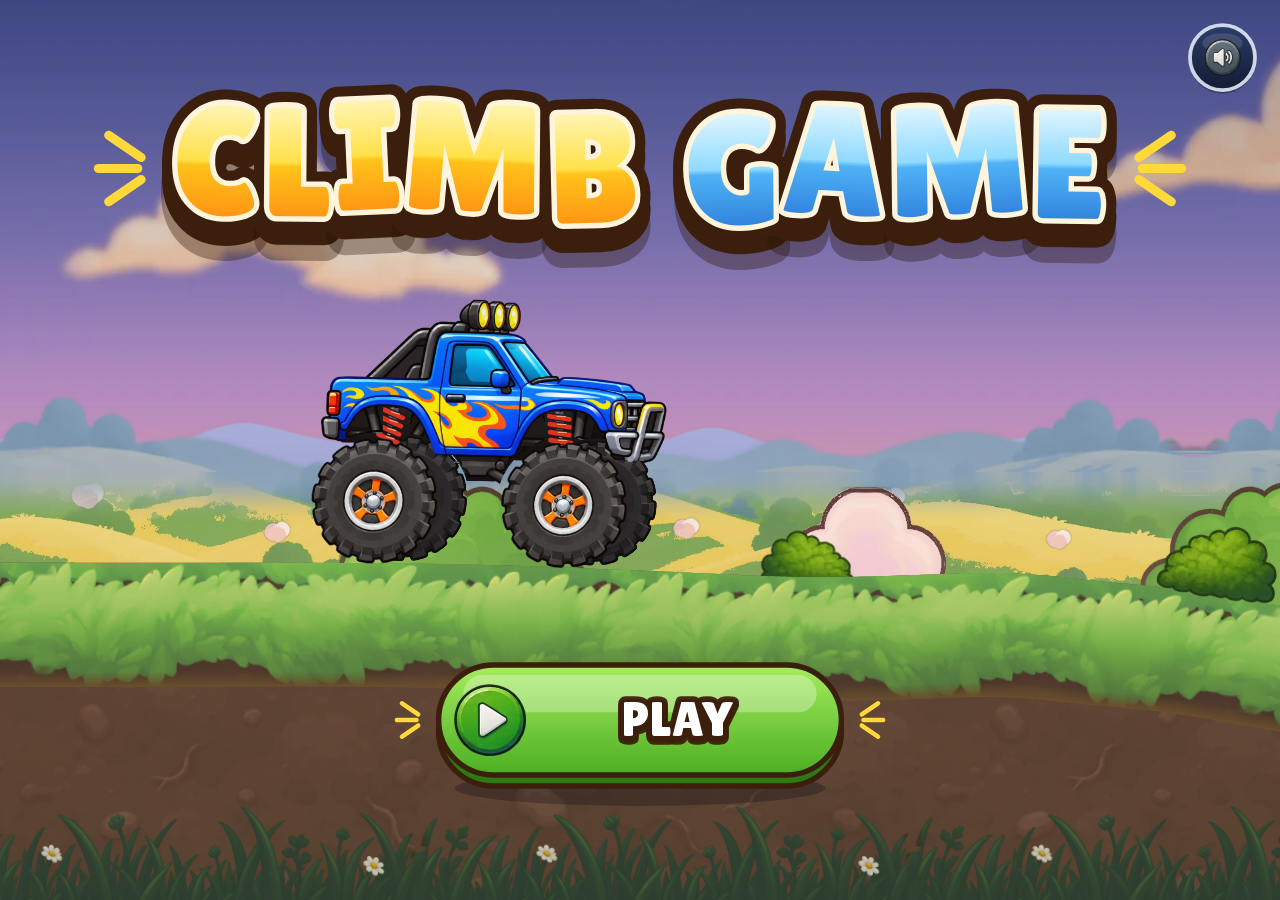
==== commit 23424784: "Add script to import machine parts and generate engine sprites - Implemented `import_machine.py` to " ====
--- a/index.html
+++ b/index.html
@@ -50,6 +50,8 @@
   <div id="bar"><div id="fill"></div></div>
   <p id="bootmsg">loading art&hellip;</p>
 </div>
+<!-- the recorded sound effects (tools/import_sfx.py) - a script, because file:// refuses fetch() -->
+<script src="assets/audio/sfx.js"></script>
 <script>
 /* =====================================================================
    CLIMB — a side-scrolling physics climber.
@@ -485,9 +487,17 @@
      sqrt(L^2 - dx^2) below the near lip) stays clear of the floor, and that a
      fall reads as a fall before the reset. */
   CG.UNIT = 72;
-  /* STOP is where the car's centre is held: far enough back that the jeep's
-     nose does not sit on the near point's label while the question is up. */
-  CG.CHASM = { APP: 900, RUN: 640, PIT: 1500, WALL: 10, STOP: 250, ARM: 820, CHUTE: 600 };
+  /* STOP is where the car's centre is held. The plank machine (MACH_W wide,
+     its outfeed at the near lip) stands between the truck and the drop, and
+     between the truck's bull bar and the machine sit the ruler keys - screen-
+     space, so they need the same ~150 screen px at every zoom, and the
+     question's camera zooms out to 0.5 for the tallest planes: 300 world px
+     of clear road. STOP 720 leaves 318 (the bull bar is 121 ahead of the
+     car's centre, the machine reaches 281 back from the lip), so the ruler
+     never stands on the truck. ARM keeps the auto-brake the same 570px to do
+     its work in. */
+  CG.CHASM = { APP: 900, RUN: 640, PIT: 1500, WALL: 10, STOP: 720, ARM: 1290, CHUTE: 600,
+               MACH_W: 280, MACH_OUT: 4 };
 
   /* -------------------------------------------------------------- builder */
   /* plan: array of part names, plus the markers 'CP' (checkpoint on the part
@@ -708,6 +718,29 @@
   Gaps.FAIL_AFTER = 1.15;
   Gaps.failed = function (v, gap, since) {
     return v.crashed || v.y > Math.max(gap.ay, gap.by) + 130 || since > Gaps.FAIL_AFTER;
+  };
+
+  /* THE LEASH. The plank machine and the ruler keys stand between the held
+     truck and the drop, so the truck is held CHASM.STOP back - 470px further
+     than the run-up every chasm was tuned with. Floored from there it would
+     reach the lip at ~620px/s instead of ~410: fast enough to sail over a
+     too-long plank's chute onto the far lip, which is the wrong lesson. So
+     the throttle eases off at LEASH_V - the speed a floored truck used to
+     arrive with (410-415px/s over the old 250px run-up, every chasm of every
+     stage) - until the rear axle is over the far lip. Letting go at the near
+     lip instead puts full throttle on just as the front wheels leave the
+     rock, which lifts the nose into a jump (raw wrong-plank crossings in the
+     stage test: 2 before the machine; from this stop 9 unleashed, 3 leashed
+     to the near lip, 2 leashed to the far lip - the same steep chasm that
+     always had them). Gravity still speeds a truck down a falling plank, and
+     anything slower than LEASH_V - a climb up a rising one - gets full
+     power. Returns `input` itself when there is nothing to hold back. */
+  Gaps.LEASH_V = 412;
+  Gaps.leash = function (v, gap, input) {
+    if (!(input.gas > 0) || v.x + CG.VConst.axleRear.x * v.ca >= gap.bx) return input;
+    var k = CG.clamp((Gaps.LEASH_V - v.forwardSpeed()) / 20, 0, 1);
+    if (k >= 1) return input;
+    return { gas: input.gas * k, brake: input.brake || 0, boost: !!input.boost && k > 0 };
   };
 })(CG);
 
@@ -1271,6 +1304,17 @@
     signpost: 'props/signpost.webp',
     ramp: 'props/ramp.webp',
     flagCheck: 'props/flag_checkpoint.webp',
+    machBack: 'machine/machine_back.webp',
+    machFront: 'machine/machine_front.webp',
+    blade: 'machine/saw_blade.webp',
+    bladeBlur: 'machine/saw_blade_blur.webp',
+    cog: 'machine/machine_cog.webp',
+    roller: 'machine/machine_roller.webp',
+    lever: 'machine/machine_lever.webp',
+    machLamp: 'machine/machine_lamp.webp',
+    plank: 'machine/plank_sheet.webp',
+    chips: 'fx/wood_chips.webp',
+    poof: 'fx/poof_sheet.webp',
     iconPlay: 'ui/icon_play.webp',
     iconPause: 'ui/icon_pause.webp',
     iconRestart: 'ui/icon_restart.webp',
@@ -1283,8 +1327,18 @@
   CG.SHEETS = {
     coin: { frames: 8, frame: 192 },
     dust: { frames: 5, frame: 172 },
-    smoke: { frames: 5, frame: 152 }
-  };
+    smoke: { frames: 5, frame: 152 },
+    chips: { frames: 4, frame: 96 },     // not animated: one particle per frame
+    poof: { frames: 6, frame: 256 }      // comic burst, bottom-anchored
+  };
+
+  /* The plank machine's rig, in machine_back.webp pixels: where it stands
+     (feet), the conveyor's end and surface, and each moving part's pivot -
+     blade/cog [x, y, radius, sprite scale], rollers [x, y], lever [boss x,
+     boss y, sprite pivot x, pivot y, scale], the lamp overlay's corner - plus
+     the plank sheet's layout. MEASURED by tools/import_machine.py, which
+     rewrites this block; re-run it after any re-render. */
+  CG.MACHINE = /* MACHINE:START */ {"w":729,"h":352,"feet":346,"outfeed":720,"belt":194,"blade":[369.8,167.4,114,1.0218],"cog":[186.5,194.0,47,0.6438],"rollers":[[479.5,244.0],[568.0,244.5],[657.5,244.5]],"roller":[21,0.3043],"lever":[72.4,74.5,40.0,162.5,0.6891],"lamp":[132,38],"plank":{"h":114,"body":110,"caps":[[4,55],[1031,56]],"tiles":[[63,238],[305,238],[547,238],[789,238]]}} /* MACHINE:END */;
 
   /* ------------------------------------------------------------ theme packs
      A season is a pack of the seven tiled scenery files (the same contract
@@ -1420,12 +1474,11 @@
 
   /* ------------------------------------------------------------ embedded
      Recorded cues that must work over file://, where fetch() is refused:
-     base64 WAV, already trimmed of dead air and levelled by
-     tools/import_sfx.py (the source is assets/audios/break.mp3 - re-run the
-     tool after replacing it). */
-  var EMBED = {
-    brake: /* SFX:brake:START */ 'UklGRpTaAABXQVZFZm10IBAAAAABAAEAwF0AAIC7AAACABAAZGF0YXDaAAAAAPf/6f/c/8//wf+4/7b/wP/P/9r/1v/G/7n/nP92/0n/M/9J/1b/TP8f//f+5v7i/vn+/P7w/uL+xv6P/kr+Dv7s/QH+Ff7s/bD9t/3Z/aH9Uf0m/Sj9Ov0N/ff88vwQ/VX9iP3g/YP+R/+S/3j/4v5N/j7+7f1L/cT8ePwl/Oz7yfuq+7r7c/u7+vj5UflW+cH5wfnn+RL6/fnK+Xr5V/kV+X35XPqf+uH6YPtv+9z6OvoG+lT6zPro+qH6Wfrz+Xj5D/m4+Kr4v/gF+Oz2SPYe9n32+/Yv95/3TPjp9+v2RPaC9v/2p/Yy9lT2v/aN9tX16PUO9lD1jPQe9ML0zPVu9jX3e/dO95f2hfXJ9HL0e/Qx9O3zcfOi8urxL/H08GHxAPIe8v7xQfIa84bzivME8z/yR/J+8XzwO/A98F3xu/JR86TzevTw9VH2vfX89Zb2ivfX9zf38PYQ9o71bPWI9PjzePPf8vrxXfB871nvKu/d7hTvGPCA8NXwM/CU7ijuDO6m7pTvQ/Aa8QzxRfBX8BzxW/EW8v7yyfKW8ivzx/OE9Gb1P/bm9oD3P/d09qf21/Z+90f4jPgC+cn54vnL+O73N/jL+G75Ffpw+h/7S/ts+rP57Pm/+g77l/ob+qP5gvgA9+j2TfdL98P3J/jX9732XvYK95j3DvhH+dT6hPt8/Gz9YP0H/n7+Nf5s/ur+bP8r/xP+Mf30/D/91v12/tr+AP/k/oL+gP3B/J/9SP6J/gL/8P6p/uD9wf1m/V794v4R/wf/aP/M/9T/Of/o/vL+M/8YABoCAAMAAnMAdP8Z/4D+9v7O/wQAqADBANT/M/+7/7QAiAGwAk0D3QLNAowCuAHzAI4BJAT8BTsGdgY1BzcH2QXXBbMHuwmjC5QM5AzyC8cKBAq5CN8I3QkWCjMIUwU7BTkGvwavBwQJggoOC44KqQnDCZ4KcguODK8MtwwGDs0Oeg4tDo4Oag98D+gOGQ+vD50PQw+VDvANMQ58DgoOKQ0CDUUNlg0dDgAOTw6dD/[base64]/8DpUOQw6IDvIOkA9aEC8R3hGvEWYRrRHwEXQR/BB4EdoR9BG/Ej0TYBOPEzMTlRIXE0wUwRTKFFIVCxYNFq0W1Bc+GBEYBRghGLEXRBbuFBMV9hQdFB0UXhQCFNwSsRFQEXwRhBEVEdoQfBCbEJsRghErEdQRJRJyEuQSVhO1FLMVPRV6FLUTdBP4E9gTSBOrErkRchAzD/[base64]/mD+zP0P/R395v2E/vj+Kf9c/8T/pf8l/4f+2v2T/WT92PxU/FD8P/y9+wT7r/qb+nT6O/rD+av5Ufkj+Hj3m/ex98331fcj9832Rfcn9+j2/vZB9/72WfYl9vT1GvYE9o71R/Un9VH1Lfav9xn56vmK+aP4zff89sf2JfeG97f3NfeM9k/2H/ax9Zz0mvNP81nzfPM/9Ev1YPZm94D4yfkO+gz61Plq+QT5H/iE95D3u/ds9zv3NfdT93z38va39q32gPa19r/2P/Y59tX20fZm9pL2KffB90v4UfhY+Cv4offo9mD2pfYY9y/3ePb49Tf2/vVT9QD1UfQ/9Bj15vSU9AD18vQU9G7zbPOx87XzTfMA87/yhvES8LfvV+/R7ozuOe5h7n7uS+587t3uju9D8E3wDvDn8BDyUfLP8kXzY/OY82zzdPP+8z/04/[base64]/umO497nbuhu+C79PuJu+E71XvHO8s7yTvJu8e7/Hu4e7t7bDswexx7Szube9h8O7wx/H28vrzO/Tw9Jj1DvZ89vj1S/YS96324PXd9AD0oPP88mXyr/K58vbxs/E98Yzw0fAm8cfx8PJ8837zAPT69MP1DvaK9Yb0/POY8yTzTfOe8xD0T/St8xbyWfC5737vy+/88BTyJPPq86v0dvXs9dX2uff897v3FvdL99H3aPc996/38Pdy9/j14fR89Prz3/OO9Ob1o/fk+Nz4Lfgp9y/2rfXZ9Qj32vcr+GL4ePjT+GT5avmM+fb5CPoQ+uD5H/p++hf6T/nH+Ob45Pgv+CX4kPhR+Cf4hvj8+Pr4Lfm5+a/5y/kI+gr6VPpa+ub52PlY+sv6J/vq+i36kPlN+dz4kPja+BL5xfm1+jv7ePtu+4T7u/zw/Rf+Qf6T/qv+k/6H/pX+Of8WAEUAXQDfADQBzwHTAmEDtwPNAxwE5wSWBdkFAgZdBgYGfAWaBXIGeAceCKQIWwhVB4YGywWOBH4DMAOwAqABAAH7AO0AFAFHAcMBuwICBAoGmAd0CAgKTwuhC3ALJQsaC8sKNQpTCVMIEghXCIoI/ghbCWoJtwn2CSkKTQrPCvYLtwxPDS8Omw7aDowPuw9FD78ORQ4CDugN5A18DQ4NgA3cDSkOkg58DggPcA8GD8cOrw4hDz0QFRF+EccRoRH2EL0PcA5FDoQOnQ4VDxcQihFcEmYStRGCEHIPAg8MEGARwRLaFKkVPRV4FT0VCxRaExkT/hLkEuYSORNIE04TaBOZEyEUFxXsFeoVmRURFTMUhxOXE1QUchWdFjUXHRfsFmAWLxWjFC8VARZ6FuAWJxdgF/QXwBcTFysX9hbmFkIXGReTFmYW3ha7FnYW0BaDF/YXfxexFxUYPBjgGKMYqxijGTQaiRqlGn0apxp7GwscIxzzHJ0dCx3UG7waJxqVGQ0ZjxjQGJkZiRlWGYEZfxmLGZMZ/RgbGJUXyhcpGBEZixp/G8oboRsHG5MayBoHG4Mbfxz3HWAf5x/jH6wfmR/lHrAdmR3kHe8d5x0qHUwcyBshG58asRkNGQ0azBqrGoMaAxrSGbQZNhkdGdoYMRivF/[base64]/m/6x/cH9D/7+/Sn+vf7i/n7+8P1w/WT9TP3a/Fr8H/w5/Ef86vur+8X7SfzM/B/9m/2n/b39tf3I/a/+cP+t/w4AKAD4/8L/Jf9c/1T/uf78/uj+3v7y/ur+av/8/3UAogBFABQAYQBLAO7/2v+N/+z+UP5i/YD8v/sR+636JfrR+bX5jvkX+Y74nfjV+Ir4T/hk+MH4YPlm+Sv59PiG+D/4I/gK+Kf3yfYz9vT1jvVw9Y71mPVu9fT0YfR285TyN/Ka8YzwdPBP8dXxgvLy8tfyqfIo8u7x6fGM8Rbx2/Br8MPv9u497hruFO407pLuze6m73TwdPDy8LPxavIi86Lz/vP68/zzrfP28pzy1/Hj8Fnwku/+7vzuCO837/ru8+3B7Qru/O0a7g7uUe2c7G/s7ev56l3qgurV6jTriOuQ61nsQ+3B7RLuDO717YrtO+0k7VvtVe227F3s++vV6zLshux17Lvsd+1v7enshOxL7Azs4esY7MfsqO1f7nPuKu407uPtae1P7entR+/f8G7xR/HT8KzvJu5P7HfrpOvX6zLsAOw+6oHopOeF5mXl6+Tn5L7kmOT144HiLOFl4AngLuAs4TTi++JQ47zi4eFd4e/h7eL140rl8eVA5nHm/eWg5HHjh+NE4+Pi+eKm4kziJuJG4pPiPuMu5A3lHOZv5lXmZeb35c7l9+WQ5pLnFuiO6PnoDOnP6DjoLOdK5vHlnOXV5Ejk6eN14xPjvuIJ4/PiW+Kc4RfhE+HY4KLgieDf4G/h2OGX4tTie+IZ4gHhxN8o38DeJN864KLg5eD14XfiEeIe4rrhf+BK30De2t373dTeY+CT4V/i++Iu41LiE+GJ4B3gyN9G39jeKN9O4HnhVuL14i7jCeMe4mfhZ+Eg4sriyOJO4yDkHuVv5lHnmOeF55Dn2eYu5rrmmubV5U7lpuR55I/kkeTn5I3ktuMP48bieeIV4rLiPuNf4+HjVeR55JHkDeXI5XnmQOdN53HmYeWk5PHkTOWH5VvmQuea58jnDOjX5wzoYegQ6NPnIuh76GHobeh36Iroe+jR51fn3+Yy5v3lOuZz577oGOme6Rjq/eka6t3qtur36bzpNOkD6bLpS+pH6vnq9es07KjsSe2i7ZLtrO3h7abtWe1L7d3tR++s8GnxPfHL8NXw4/AI8T/xX/Fl8THx4/Aq8YDxyfHb8lPzS/OQ8wT0ZPTh9HL1bPUI9l733vjk+WL6y/rH+g77Rfsl+yH7CvvY+gT7ufvw/HD+cP98/+7+zv7Y/jv+gP2G/Wz+l/+8APkByQJnA9sDZwOEA+UDlAOIA3wD0wJlAqoC6QJ2A2kEYwWIBtsHLwmOCrML6AzoDSkPkxDyEMMRsxKVE60TXhJiEa0QLRBsD1oOPw1cDBAMggvTCrkKiAogCq8J/giaCLsIaAlBCsMKgguCDFwNww2pDXYNOw0zDQ4N4AxaDckN+A32DegN+A0ZDnoOow7NDpIOSQ6jDjEPzw8xEGQQ1hB4EccRDxJyEo8SZhI1EtQRchEhEbsQUhBYEKUQpxCfENoPpw8AEIIPRQ/[base64]/xnWGjYcNh0lHgUfJB86H74flyBtIUAi4yI+IwcjiSJ9InsiXSIeItIhRCFhIPUfGyBvICYh5yFYIqwiyCJEI8YjLCTMJJYkVyTGJC4l8yVxJ2Eonij5KNUo0SjlKOUoZykeKqwqWyoIKrwpTynhKMYn2SZPJokl7yTEJG8kmiPlIosiRiLYIb4h+yHhIXsh6SD/Hx8f6R64Hloe5x1CHdwcexzGG0gbahuHG/caWhr9Ga8ZARpYGkAaYBqfGnsaLxpYGrYaSBvKG/sbXByLHHkchRxYHOobNBt9GjIajxmnGN4XJxexFmIWRBY+FuYVNRWjFAUUKxOvErcS/hKdEqkRORHyEKcQOxDkDysQSRD8D1AQBhGPEOgPERAVEOQPBhAbEAoQKxDDD+gOOQ7NDXYNAg1NDOILpwt2C7ELzQs9C34KSQpRCtMKTQtsC/YKDgrPCdsJwQnZCQYKOQpJCicKtQkxCSAJKwmxCeYJhgl6CfAIaAiECHQIKwigB+wGLAbLBfoF4QX6BT8GIAYIBqQF/ASiBEUEuQN4A1cDCAN1ArYBRwEIAagAXwD+/6P/Sv/y/kj/AgD5AJwBwwFZAqgC6QL4AqYC8wI/A2UDCgNpAgYCUwGwAEkAQwBLABwAyv8z/6f+qf4Z/3D/nf+l/+z/cwB1AMr/g/9U//D+L/8//7X+bP5W/qf+7v4V/0r/uf70/XL9ZP16/Rn9TvzJ+/T7wftF+zH75vo5+g76CPo7+gT7Efu5+rf6gPoC+oz5BPlu+MH3H/dV9jn1M/TR8oDx5/CY8GPwXfAS8Krvce/l7rDu2+7T7k3vsO8o7xbuce257QLufO057VftMO1V7Wnt/uzL7EvtOe3p7Hzt/u007irupO2/7RzuGu5N7iTuAO4O7vHthO3N7D3sR+uG6kvqV+rl6mvrbesW6xrr+eqI6g7qtOnl6XnqResI7L/sUe2I7Vft/uy/62/rsutF6l/ohebG5arm3efP6MXplOnb6CLoIud95pTl9+RA5cTlzOXr5CbkPuS048LiQOKZ4RvhyuAu4DbfWt793RHekd0D3Y3cedvi2tjZ0tmb24vc3Nwh3YHdYt0f3WbdtN7t4HnjNuZL523mf+Q84nXgMN+83hHfPODA4abiMuPM42fkpOS+5O/kpOVd5nXmYeYe5sTlLOUu5LrjsOOy48zkQOYJ5+fnvuhJ6Sbp1+gO6fnoOOnr6Rzqa+pt61XstuzV7Jztnu677rfumO767eXsXeyW7MHsT+2W7RrtFOxJ67jq+ekB6hDqBOoE6rTpqulb6obrfOwq7U/tFO3B7JzsNOxB66jqAepr6RrpjOg06GvnQOYU5lPmAec+6A7ptuke6lPqlOpZ6gjqFOpp6rjqiOqC6pLqW+pJ6grqluld6RTpDOme6e3pKuqG6qjqqOr76i7r6erj6hbrEut76l/pT+gm6IroA+nd6fvqy+uU7GPtjO5N8CLxEvGU8FHwVfAq78/tSe3p7GnshOsW69Xq2+kQ6TroaedG53Pnaeeq5/fnque+5xToiOjx6IzoX+jC6GnpmOqU7Efudu4Y7gjuW+4770Xwa/Ga8lnzu/Pw8lnxKvCQ71Hv2e6E7izu7e0/7ozuy+7x7u/uS+9T7yjvVe9L737vDvCv8EXx/vHZ8h70avXB9S/20/bF9mD2+PUt9UX04fPm82H03/SO9Y728PYY9wj3J/cn+O742PiI+H746vca9/j2GvcI94L2U/Zb9rX2fvcd+Jb4gPgr+Df4U/iO+GL5Pfon+pn6nfsT/Pb7I/tD+4r7K/zs/SP//v+IALAAxwBRAZABgAFTAmkDBgTVA6gDAgSwBLMFlAZ0B6II9gniCm4L7AtkDL8MJw01DWwMhAw3DT0NDg1VDF4Mvw2zDlEPbA+nDmAOgA4GDuwMNwwSDC0MGAxbC/QKpwrFCcsJZgpPC44MGw2ZDWAOXA8vEBURWhI7EyUU+BRYFVYVtRWRFSUTjxHyECMR6hFDEC8PSw+XDpAORQ+xD4IPYg+jD+YP9hDaEnITThOZFNwWRBdCFy0YtxdkFzUX0BYDFlgVWhaLFykZgRjqFpcY1hnYGzYdkRvgG8AdcR7KHt4eER/5HzogxCBhIEAgMiDaHlgg2CBGIKQfAx6yHg0fth6+HYccIRyyHIUe5R7rHmIedR1AHkweNiFOJdsk5yPzI7QkmCWNJeMkTiR5JD4lvCVTJQ0lgSQWJI8jpiL5IlkjsCLjIUwhXiDhH/[base64]/x9xHw0f3B7rHiQf6R5vHgkeFR6wHvse4h55Hn8dbxyrGx8b4BoDG+QaZBqhGZUYzhcjF8QWzBanFpcWbhafFcoUXhT2EyUTcBJ0Er8SNxNeEysTzBI5ErERCBGjEB8QZg/4DpIOWg4tDu4N4g29DXANPw07DVUNfg27DcsNpw3PDS8Oeg7iDiMPLQ8bD+wOsQ5NDq8N4gwjDIgL8gqCCgQKdAn+CPwHmgaQBRYFEgVVBSwGCgd8B6gHhgdTBwgHzwaiBmMGkAYSB54HQQjdCD8JWwkOCSkI0QZVBRAELAOcAlkCUwI/AusBnAESAUUAgP/e/k7+5P3I/av9qf3M/Qn+w/5+/+z/HADG/4n/Df8J/mD9fv0P/g3+K/5q/jn+6P1g/Qv9v/yb/LH8ufze/P78If1D/Yv9I/7Q/jf/Rv8//2z/3v+GAC4BMgHBAIAAHABy/9b+TP7c/av9ZP3q/H78Tvxm/IL8wfxU/er9dv7M/u7+AP+7/nr+N/4t/qn+Df8p/yn/6P6f/nL+F/7Y/aP9L/2v/Hj8UPzQ+3j7VPsV+536p/mA+F73K/Yl9Qb0t/Ki8evwLvB87ybvGu9l7+fvM/Au8C7wAvDL793vBvA18GPwbfBF8PTvdO/Z7l/uKu4a7t/tmO137T3t3ext7OfrPOua6ijqouko6ffokOge6CjoMuga6DboS+jb52vnIOe45nnmLOYD5u3ljeVO5VPlSuU45TTlb+Xh5TDmUeY05gnm6+Wu5X/lZ+Vt5bDl/+VR5qjmMufj5zroU+hL6ELoJOgH6OPnmOd754PnuufE55LnVecm5zjnS+cY57jmi+Z55lnmYeZ/5oXmyuYy50/nUec45+fmnuae5tXmX+cS6K7oTemD6WvpGukO6fnod+gq6L7nTefh5hzm/eTC49LimuKk4jDiJuEm4L7fxN8R4Drg5d9W3wffD98231bfXt863/PeAd/53o3eON6f3fXcsNxg3Pvbi9sB21raedkX2ZnZgdps2zzcDd2b3Sje8d5j36bfPuD74LLhW+LA4uPi6+Ka4hni0OF94T7hROFv4cDhC+JW4rLiIOOw4+fjwuOc41vjWeNt44vjFuTp5LrlGuaJ5k/n4+cy6EnoQOgm6E/o1+hP6cvpkOqI637sRe3F7eft1+2S7e3sMuxn677qDOo86cnosOgS6ZTpKOoE6/vr4eya7dHteu0m7TLtju297dPt7+3D7Vft6ex57Kbr7eq26s/qOOus69/rDOxD7JLsu+zV7EHtd+2K7ZLteu2I7Yjtae1x7YrtfO0i7arsFOxT6xTrDuvJ6qzquOq26sfq1+qe6nPqgurD6mfrZey57QrvHPC98Nfw1fCG8Abwv+9870fvN+/p7mvu5+1R7ensw+zV7CjtZe2y7QjuGO4Y7gDu3+3+7RLu/O0K7untkO0i7cnslOxN7GXsmOx+7GPsEOyk66brQexD7Szu0+4k7zfvTe817/zu1e6W7mPuOe7B7TDtmuwU7EnsBO2U7Rjuc+5f7lPuUe477ozuXe9V8DvxFPL+8vTzI/Ur9uD2zfdF+Dn4DPil9zP3q/Z+9gD3iPeh91n3AvfP9nb2t/UU9Qr1sfWO9hj3dvfN9+j3z/fV9/z3DvgM+O73dvfq9m72BPbV9bH11fVw9gD3J/fy9pr2SfY/9nj2vfY99973YPiW+Kv44Pg3+cH5KfpP+mz6SfoE+rP59PhH+Cn4P/gx+N73XvfJ9hD2gPWA9Zr16PWY9mz3Tfjm+E35jvmK+bH57Pkb+qX6jPur/Nj92v5q/7X/HgCEANMALgGSARgCyQJdAwAElAT6BHwFRQYSB8MHdgivCLEIKQn+Cb0KWQv2C2wMsQy1DHgMagx6DEcMUwz6DPgN8A4/DwAPtQ52DqUOPQ+9D9oPsw+1D/IPaBBUES8SfhKjEmoS5hF8EWwReBFOEWgRsRH+EY8S0BK/ErMSnRKfEpMShhLDEjcTzBNuFAMVlxUBFuwVqxVIFeIUwRQ3FDsThhIbEtYRpRGKEY8RYhFHEYoRqxG/ETcSHxMNFLkU/[base64]/SiiKeUplinPKFcoZSioKM0ooCj/J00n6SagJl0mHiY+JrAm1SawJoMmdSZtJkomNiZGJlUmPCY8JlsmQibxJeMl1SWeJYklVyXhJFckvCPtIjQi8yHOIWUh8yC2ILAgpCBEIKQfGx/CHrAe1B7YHuUeAx8PHzIfax99H0ofKB8fH9weXh71Hagddx1eHTQd3BwpHEwblxriGTgZsxgxGNIXmRdsF0wXKRfUFkIW1BWrFdgVHRYlFikWSBZkFkwW0BXyFOYT4BLqEfwQLRCXD2gPgA+zD/oP2g9oDwgPpw4tDoINpQzbC2QL4gpTCgAK1Qm9CVEJZQhBBxQG/gQ7BAQEKAR0BMkEHAVZBVEF6wQmBEEDfAL8AaoBAAEGAEb/zv6j/uL+XP/C/+7/v//+/sz9l/yE+8f6gvqO+rH64vod+0P7P/v0+l76o/ny+D34jvcM96X2UfYC9qX1aPUt9ZT0r/O18vTxhPFP8T3xBvGW8B7woO/R7rbthuxr66rqYepb6kDq/+mo6UvpHunz6J7obeh36IXosOjf6NfojugS6IPn8+Zx5vPlZ+X15OXkHuVh5ZTlwuXp5cDlQuVz5HHjqOJE4g3izuFO4ZvgF+DI36LfY98L39ze4t4V30Tfa99n3zzfvN7E3bjc0tsL22ja/dnC2Y/ZNtnw2OjYztit2I3YgdiB2GLYKdj219bXzNfU177Xm9eL14PXjdfG1w/[base64]/QztA30RfSZtPQ1OzVj9aj1nDWIdbg1cjVsdW11f/Vetbc1i3Xo9cd2G7Yg9gv2PnXFdgB2JvXF9fC1srW9NY+16/Xztdy19LWHdZ41QfV9NQt1aXVaNZK1/vXm9gX2TrZgdkH2oXaD9vS28jcc92H3RvdPtxC26vaXto02jjaOtpW2n3amdqP2kja/dl12brY+ddG1wfXD9cL1w/XVten19zXJ9hS2CfY1NcZ2APZTtrA27DcId1p3azd5N0V3lDek94m3+vfneBl4f/h7+FK4ajgWOBM4ErgOuAf4DDgieDA4NjgCeFO4bThLOKF4uPiSuO+41fkwuRV5SDmf+au5jjn2+d/6F/p7eke6nPqGuvH6xrsQ+xd7JLsAu1j7cvtRe747hTwGPHN8XTyHvPJ80300/R89fj1PfZq9qf2PfcS+Nz4ufml+i/7G/tw+qH5K/n8+Kn4WvgA+Gb3x/YC9hD1evRk9H70hPR69HD0mPQK9WL1cvVV9TP1rfX09mL4Xvno+XD64PpU+/z7lfwZ/b39u/61/5wApgE7AksCVQKCAqwCoAKkAqgC1QIyA5gDJgTXBLsFqAYQBxoHXwfTB18IQwlDCuoKOwuSC+ILRwzwDGANfA0EDvgOuw/0D9YP8g98EHoR0BIRFCMVDRanFgcXixeTGMoZpxr/GuoaARt/G9YbGRxCHMwbKRvuGtga/xrgG+Ic6xwVHEYbHRvmGz4dGR4uHi4elx5MH+8fRCBEICggNCCdIMAhIiMwJPUkTiVRJYMl0yXMJbAlzCUwJq4mDCckJ6gmfSU0JHsjRCMcI9IiOiIqIVYgMiA0IEYgkyAbIQ0iNiNMJNsk4yQFJQ0l/SQDJQklgyVfJvsmQidvJ2Mn8yZTJvcl6yX/JSomICayJV8lOCXZJFAkriPpIjAisiFrIVYhjyGyIZwheSFfIUghziBEINAfOh/7HhMfHx8BH7ge9R48IMIh1iIiI5wi8SGLIT4h1iB9IHcggyCsIEYhNiIeI28jKiOkIjgiNCKBItQi7SIJI4kjHiRxJKIk4STxJL4kziQuJZ4lECZRJp4mICeFJ4UnRicUJ8Ympib/[base64]/J/knEiiDJ8YmeSZGJnklOiQoI74iASNMI28joiPtI38kAyU+JaolRCbNJhQn6ybEJtcmiSakJaIkASQNJIEktiSkJMQkTCXAJe8l3SVpJdkkSiTQI04jdSKkITIhviAiINgf8x/7H7AfOB++Hiwejx0DHZEcXhw8HDAcbxzrHH0dth1MHQsdhR0+HokeGx5QHd4cJx2jHdodCx5pHlgeHR1iG+oZsRiPF3AWoxU9Ff4UzhRyFMwT6BIbEs4RvRGxEcURuREvES8QRw/BDnoOjA7cDscO4A0tDCkKwQhVCKkITQm7CfoJHArhCRoJBgg1B/QGPwcMCOwIignXCQAKLQoWCskJ2wl4CgoLaAu1C60LNQuxCl8KAgqQCT0JNQldCYwJyQkzCsMKOQt6C4wLfgtbCw4LrwqcCu4KVwt0C+YKtwlhCD0HkAazBpQHggjuCBYJaAkGCngKeApZCmQKeApoCiUK0wnNCeQJsQkvCbcIfAg/CNMHLQeQBoIGuQbDBsEGoAZ8BmkGXwZ2BpwGrwbwBk0HZwdjB5IHIgjhCF8JfgluCV8JOQm1CNUH/gbbBksHSwegBvIFiAUUBSAE6wIkAi4C8wJZAyIDIgOWAzsEeARbBG8EqAS9BKAEhAS5BEEF1QWIBhgHJAfVBqgGAgfBB9EIywliCsUK/grTCkcK1Qm/[base64]/g/gDksN9gvXC5YMOQ3+DPILTQufCyEM9gsaC1UKFAoACscJjAm9CWYKJwvVCx0M5gurC3ILMQsMCyULowteDLkMjAxeDJsMSQ0ADqsOjA9HEDkQGw9TDegLlAtgDMENEg9cEEkRUhHFEOIPvQ6jDQANLw3YDbkO+g9OEVwS+hIbE+4SwRL4EoAT6hNOFPwUyBV/[base64]/1T/Pf/B/p39wfyh/Lv8hPwf/Oj7wft++8f7ufxW/Xb9ev1g/[base64]/3iUuKi4fngVOA24P/f/94f3qXdTN2J3b7ePOAL4dzgTOAV4GngD+FA4QXh++Aq4U7hSOFt4eXhY+J54kjid+IT43/jWePM4u3hGeGs4IHgd+BQ4E7gfeBW4P/f2t8k4KrgKOFM4TjhX+GN4YvhUuEH4fHgGeFr4QPiC+NK5G3lquXj5ETkNOQF5LDja+MH47rinOLA4rjjUeWi5nnn8ef75+/nMOie6Lzo8ejL6WPqJuqi6TTpnujN51vnouco6G/oMuhr54fmyOVt5f/lJOcM6LroKukY6fnoLOmu6XXqAOvx6k3qiOkG6efoRenR6Tzqb+qu6uXq1eqG6svpHOkW6UvpSel16bDpluk86c/oc+iw6MLpkOoi6tXoiufh5rLmbeYi5gXmQObR5sjmC+Zx5Vvlf+VZ5f/krORj5DTkvOMe4//iJuM+4yDjCeN34wPkHOTC49TiROHQ39Tead4F30DgOOGT4X3hC+FY4PffRuD34HfhuuH/4VjiwuLQ4hniheH34cziW+PK477j5+Ku4Y3g8d8s4NzgMuEu4Wfh++Ge4lTjNOT15E7l8+Td40bj8+Pr5IHldeVK5G/i7eD/30jfut683p3fyOAk4bjg79/Q3rzdON0y3U7dk9353Tzea96T3rLeo9623kLf4d8B4LDfJN9O3lLdyNzW3O/cqdyL3PvcUt2F3aPdxt203ebcDdyh22LbHdvg2tLao9tx3SbfMOB/4Djgnd/53lDek93e3H3cuNyq3f/e/9/O4MrhheKw4jbiTOGF4O/fjd+Z3xngLuFl4jDjdeNf44vj0ON345Hi1uGe4UbhheAJ4DzgyOA44RHhouCP4I/[base64]/bQNtk2yXbStof2aXYctmR2hHbMNtQ23Pb1NuZ3Lbd6d7333Xgzt/g3kLeJd1M25nZJdmx2bTaUtzn3YPe7d2n3NjbmduH25/bOttG2nnZRNkn2eTYRtlK2ujbGd4d4PfgrN+X3ZfctNxK3ajdWN6B3zjg6d9G3g/czNoR2+3bxtx93S7ejd7G3QXcatoF2rraBdyH3WDePN603bjcYtvE2vfaStuL2+/bstsB2y3bHdww3Qfed96Z3kLeqN0L3W3cYNxE3RPfMOFt4h7jY+Tn5fflPOTG4sDiuOIX4rLhLOFM4APgUODO4H/hPuJd4xjlz+Ym59XlxuPI4YPgE+Cg4B7ixOPT5J7lHuY05p7mGudz5+/nGuiH55DmjeVx5KTj9eMJ5c7lJObI5tnnDun36fvpSemD6OnnEueW5X/kKOUy5jrmouaq6PPqyesa63vp3+d55pDlOObI5x7poOr76wrs0+vL7BDu7+6g72nvW+7t7LjrjuvZ693rmOvN68HsiO0o7nHvv/Bj8Rzxt+9b7hruw+7X7wbxU/Ip9Ef2gvef94b3U/d+9in1w/Oi8kPy5/Ls85b0jvSE9Ab18vWC96X5gPti/Gb8Zvv6+R/5hvhB+LH4gPkZ+p/6Tfut+/D7IfwI/Bn8hvx0/Dv7zfn2+Ir4N/gW+LX4q/qA/bf/+wB+AuMDUQSkBLMEzQPHAZf+t/oA9xr19PXi9w76u/0KAqgEWQUkBekD6wGZ/xH9K/uZ+pv69Pna+b37Bf+7ApwGzQnkCowJgAYiA5H/NfsU9x71ufbB+1EDhgpLD2YToxbkFsYTIQ+3Cg4GrAG1/[base64]/C0sMuw//FYEeoieeLssxHDGALYgoXyJKG1AVPxFsDnQNQRBeFlYcTCEyJqYqKi6aL/4t4SkVI2garRMnEIYOSQ+9Eg8YgR4YJV8qGC38LAQqWSVIIMoabBY3FQkWQBdYGnEgvifPLaAwWzA5Lp4q9Sb5I4EgYBw2GZ8YXhreHRwjMikWLx4zoDQaNCwxLCxxJUAe1BgdFsYXCR3SIaQljivJMgw3/[base64]/w5Yj4dQCE/ZDvZNNMs/SROHlAaixoNHxomxS27NXo9e0LmQj9AhDsSNcsuoChvILcXkxODFmsd6yM6KxY0MzqXO8U6tzhXNc0xUy0yJnEdQhcXFh8ZxB7ZJaIuTzgvP+ZB3EFgP/Y5STGsJsob3BNFEScSHxbzHBImDDD0Nwc/oUQtRd5A9DjvLVYiIxleEmYO+A7eFBceLChJM9Q9i0RWRoVEIUDHN/kqNh0CFDsRoxFcE1oY9SFdLFk0UTpePt4/7jzBNrkvbSc+HokWVhKlET0ViRzvJeswUTpqP0xApT0lOfQxIiY0GjsTJRA/Dq8OsxTOH74q/DH8N0E9fD4TO60zuCj1HbsW6BEADwAQ5BO4GJsfxCgeMwo8AEDFPds2WS0BImYWAA7oCmoLmw1eEj4bLCf2MqU78D9kP/I5gjFnJ5MbpxBFCvIHngjmDB0V6x9bK7c2DT8hQeY7LzLvJzwdNxLHCEUDYQHhAV0HQxP5IW0vhDiPPGQ97DlVL20glxRkDeUHbwNxAv4G1A8jHF8oWzGtN0c52zQoLBci+xhQEY4K6wM0ADICpQkRFYkh8y1BNx06NTfZL7ImWByGEMkGxQICAa/+QwHNCsYXuCSKL602EjjyM/EqPB5ME3oMtwZ3AdsAggWjCrUPVBf9Ie8rcjFuMoou3yU4G8ES7Ax4CZ4IWwiSCmoRTBtVJrAu9jEUMkMuTCQfGaUS+A6pCwwJLQjdCqcQ/RgVI54s0zJPNA4xLCm6HwsYvxGbDAwLswyvEFQXBx80JnEsQTFPMzEx2ylhIVYanRA9BxgGZAoGDrMU9SGKL242OTfsNU8yDCqTH3AUXwjk/o/7n/0IAngIGxKTHhIrkjVSO2I5UTF5JIkUxQR69pLs6+qO8GT5vwMvEOkdDCnjLaAv1S8GKkAe7g4j/5LzGO1r6nfr7PFw/WoLhxkJJZIsoC6UK7wkuBjNB+b2nOtM5sDkY+rq95gFoRGjHf0lqijpKNclJxq3B9n2b+xv5YHftt4+5030qAB0D8Ae8SfdKvEodyCxEngDx/Wo6jDi2t3O3/3n1fJK/0sNThscJq4pwiUVHCMPEgFN87zm9dxq2Ina++K57zwAZBG4G/Ue+x5MGxESuQNR9HPnfd2F1g3UPNdf42r3hgncFNAb3B4qHfYVCAmz+r/smd4/1JPQQ9Ne3JzqQfq9CbEXRiCoIfUafA36/jHxLuMZ1yPRKdMH2x7nfvX8BPASXBsHHokbZhX8C6/+GO+R4YvXiM8xz/3Zguoh+8MLQBzTJmcnqh9OE5AEq/UQ6FDalsxpxt7NVNx5617+YhRAJUUqKiVGHEsROALx7ebYCsp+wrDBWce71XXsPwMDFlUl6S0uKlAbVQmr97Tku9K9xZLAScRgz67ewe9ZA4EWWSSsKTAlVhmOCdH3KORm0ZTDJr0Kv1/IVNqr8wILbhrzJHcqWSc6G8sIfvRx4tbRjMH/uAy/ZM5/4D/zogZvHMMsSS7bJBsaZg6/+2Plu9Cuwbq8OMHRy4Xa2+7nBqEaqCQ0JUQfLxUeBgr1SOab1RbEYbtVv4zLp9sU7xAD3hTWIHMkqCDgFVcIzfhV5YnScsWowW7ID9UN49HyegTwFHMcUhcXD7sJoAI99zrpH9zI1ULWAdp93xLmyfAE/DQBKgGWAKwBTv9B+OnwAuzA6ZzoPulB6/HruOu4613rY+xh78fykPSW8/LyJ/RX9sP5E/9TBGkC0/c67GHlieC22nXZMN4N5IzqW/P8+9kCNwlXDcUNhAjs/XDxCeSX1lPNV8p0zNjTPN/r7kMBjRKuHywkDyBeFbMFXfSy5ULY0crlxR/NStoB51H0NwgRHzIumDNfMFAh3wn88jreHMocu562qr2jy2zbEu9uCJMg4TACN44xIiJDDcn21t5bx4242rZnvC3Hhdqk83gNkSQlNsE8vTZjKPARgPMn0mO4L633rSi268W83KX0pQtIIhYz2DhTNO8mJxF+9DXXir/orsKqSLT2w/DXlvJ2D/klYzGxMgot9R8CCvruKdTjvMitbqtEtlXJfeEp/aEXuCoIMkUw6ycbGM0BbedgzWG6SrMRtufAeNUU8G4JfR3DKlMwFC3zIWwP7vau3cPH2bnltjC9S8vn4scACxrZKtM1uTnyMzIkdAxV8TXYWcR/t4G0oL471BDxIxDXKbs4Dz3aOOcrjRbD/BjjNcxXumSw1LQMyInh7P11GnwvaDlsOrUzCyQYDFnwK9c9xcy50LOmuGbLAeUj/+4XlixBOoQ9+jV9JGQLFvB/1qbCHrZEtADBSNe98LELTCRXNEE7BDnXLAsasgM866fUdMQau/25oMQR23b3sRPtKj86BUErPVkvbhny/XXi08zbvrK3CbqYyJnf2vcpESorMz6dRWBBFjM6G8P92eLuz5LFV8E7xdDTjuhO/0oXCi0IPHw/eDXrIq0NjPb13VPL9MOSxXLNidp27jMJCyIxMnA8gD/DNUwh1Qca7crU/sNfvWm+1cZC2Y7zBg7IIoow7DXNMKwhfAx09FLcM8kkv6q8T8AWzaDjDf7aFtsqhjUUNU0reRiv/hzkdM57wHG6jLygx8zZ0+81CTQhWTH2Nz00tiUdD4L1aNzwxwe7IreovfTM4eLg/J0UiSU9MMsyBiuNGqgDEOup1YLCtLSytDrBbNXl7sUJfyASMDs38jOgJx8UcPsP4r3M972ut569o85O5Oz7jRMwJogyzTZRL3MehAkx8q3Zz8aSvj6/Scep2N3wDggHHWMvxTggNaYmeBOV/dDkv84KwRS9YcGIzgvl1v4NGG8tBjoNPS80piAnCU3v+NOev063+bhLxYfbSfgHFvUskT3gRxtGszeuH9UCEuUAymW3n65Yr5a+ztsC/GQZ8jPKRqRLK0IOLxMV9vab2t/CULGBrE64qdBp7/AQojARSAlS8UpZNsQbG/5l3/7Eb7N/rUC2esyc6ZwJ3yj2Qk9TRlLAQMYlLAX74wDF2q6jqFSwlsRb5UEM6y9zTPRcN1rSRQ4ndgWH5QrJibQvq2quHL+r2UX73h/cQCBX4VtbTtsx/A3N6anIea6QoZWnDLyv11v2JxTnL49EOkveQYIs3hH89AfZZcKZtT602b7w1NPwPQ6eKPg7LUXGPk8oRQsK8ELWIMG8t+m7M8rx3jH44BBrJWo2TD7ROGMoSQ748HDXksNVuv7AbtMm6qQBNxfjJcUq9SlZI6ETVP446crXucvyxd/[base64]/Y7TStUXEIdmC8LkJ8R6MLUM2FzleNq4qUhM99q3ZT763qcuk4K90xYvh9v/GG98wVD5aQ0JAVzNYGKn10NS8tzGc7Y1hmZWz7NFL8/4U0zAdQqNHyD/+K4oPLO6GzW6ufZVVjj+ZXLNI2awADST0QEZQbU0xPDAiMAOH4gjF6q3+nseeOq43x8bmmAdVJh8/a0q8Rsc0iRcv9YbS5bMgns2X3KOButbTbfCpDXsmyzmPQu48pisQD5Tq+seZrPSdbKB3r4zF1t/a+qkUYy1mP3dDCjk0IvgEg+b6x76tgKB+o2KvwcGV3Lv7xhgeMJ0+/jxJLQUYvf2g4OnExqtVnTWi/bU10aTwbBGWLNw8G0CAN6opzBUT+nHbU78LrEenTrEvxgfjZwLGHlUycjdZMvsn5BcWAYfjAsfhtGquMrPbwXLXmu/fBnscOCsMLwwq+R5aDin3QN1Hx8q6bbkswILMPNzD79MFkRiqJeEs+izGI3ASBv0o5zvV28kGxv7HbMwX07rfK/J6BZUWoiNzKgEpsh4aDPj0B+DQ0TvILMHzvazArc394y/89BFpJHQyijdTMGMfZwak6yfVYb9SqE2ZhJ+yt7PVdPPNDwMo8DXoN3QvOh6WB+/u1NMPuCuiuZlcpJ6+Fd/c/IkXTS9JPNY5xSt/GDACsOk3z662/qeRpsyy0coS6RwHiSFXNpE/xzhbJ7kSQfyN5OTNyLuJs/+1R8MN22L2JQ8cJHwyPTPtJw0XEAIU7djaaMuKwf++EMST00nrZwM8GKgnhC5xK4EfEA3F98ji1NCcwom7BMA3zcTg9PcMDuEgEC7NMBAoLxgGBD3ti9UOwyK7c7kUvvLLtt5J8zUIKxvtKEctSyd1GSQF7+tU1OXCsLhpt9+/5NF75836iA1GH+MpySnKIMERo/5d6kbXEsiYv0+/oskX2vPqr/wlDqkcVyPnH0IWPQle95fi7NEIyIrGFM5O2vvmL/RrArkPzBlAHsYaABFZBd72Puew3Vrc3+Ac5iLqRe/L9Xb+igmPEg8VWBH+Ccj/QfNn6fHmMuhn5wPlLuMw48vn5/Cz+jkD2QfJCI4I7wTO/g766PYE9EvwAut75ofl8+jT76/2ePzZAHoCuwGH/mj7v/uE/XL8cvi99HjzNfTZ9Gb1cvYY9nbzCvEw75DsSezd74j0yfZJ95f5G/3G/3cAhP63+IjwOuks5IXi8+NP6b3y1PwOBIYHLQsEELcRVQ0YBEX4d+ri3F7TOc+C0YvbzelJ+N8E1g4tFmYZIRcODvz+Fu7l3qHRTcnFyAzPRtzD7MH7Ggn2FH0cGR6pGWgNy/sk6uDZq8u9wx7G/NCm4N3y3wNOETIc6yNII04ZVQor+bToC9qjzSbHQ8jcztzZaehs+HgJ0Br3JYUmsh5oEPb+Y+0h3fDQasogx3DGO8xY2lvvngeHHRIrmC5pKZccHAuA9yTl/[base64]/XPC6wjszkXSbJNiUX0MOgU3PhQ4X7PL8YGyVbWHOvTBKwewzXhSmtYZ1arRHEoaArh7h3XAsmQx27PDd7D8m4LUSWhPddQV1msUY87QB5VAPPl0tJHyr3LGdS44ub3nxEQLGxDA1OMVMpI1zR3HHYEQe/E3nTWL9cP3oTq6P3SFNMq7jzMRxVJmT/zLWYZzQSt8jrjt9d01bDcrOlg+rkMzB7ZLs85lz29OHsqMRfpArLuhd7m1LXTJdyO6PD0ogPMFZAnCDXHPAA7uS5qGwgFQ+/93HDRXM5+04fdb+pM/TcW7y1oPn9Gr0O1Ng0kXg0v9fHf2NKV0JPWPON69lQPGiuFQ0hSW1VhTIg4xh0gAUToodZRzQTONtlh7KwF+yKXP0lVdl2CVupDOinDCr3tYtXZxSLEDM603zn5iRejNkhQR1woWbZJHDJsFvL5VOFc0N/IOcs91dvlFf5uGoQz1kOLSkRI4jzfKIAPW/bp4S3Ubs1gzgfXNOcx/cEUJiudPb5IWklEP34t0BYYACTtRN2h0TXNXNKT4ZD36BDrK1ZEfVNNVSpLajnhIkcK+vCz2KbHv8FNx4HYV/I/EAovQErVWvxcb1MjQNElMwi26FXNKLxAuHjD/dmn9hkWIzUJTvpaBlpETDc2qRvo/lviz8rLvU+9U8o04eL7TBckMHBEMlHxUJFDii0RE+T2Ed0ly2nDrccZ17TrlgH9F4gtHz4nRjFE8jjrJ+wTuf2+5yPXgs4Gzn3WpOXP98cLQCAkMg09wz7NN7AqGRpnBsPw/90X02LPfNF524zscQAxFqQraDqFP4o7OTChHuwHWfAR3CXNHMZVyJfTX+Z+/QEX+i5aP95FOULBNG8gbgia7tLVa8Rhv+HEn9Lf5wACdx4AOQNLmFCVSF01xBvC//PkkM7VwarBiMwq4Pb4TBRHL31Emk9hTkRASyofEqf5nuOT04LOTtWZ4Zby6AlrIS00SEBORFRA9DPKIegNgPrP6MjcZNoR4WnvxwJwF3Up6jYjQK1CeDzLLlIcAAqC+kPtjeUY5vHtGfpLB2wV3yNwMGo52DxVOK4sLB56D+8Ao/SC7d3rsu6O9Z3/bgxmGvUmLjBLM3ow2ylGIJUUggfS+gzykO286/jujvfhAqcPRBvxIv0lPCbGI38cwxF0Bjf71/Eu7P/p6etD8Xb5XwMYDKcTtBlAHgEhfx8LGpcT4AwYBIL7r/Xp8f7wwfJZ9Zn5AgIxDdgWcx7vI18lrCKyG1YS9Ajw/kH3O/MQ8OPvfPTS/BYI2hONHhgnmivxKhEkBxgzCqH9nvJr6Sbl5+Yo7aH2WQPWEdAejCdrKVskoxr+DUP+JO7Y4SHbfdsT4uXsUvpNCHAViyCcJvsmHiOVGckM9P+x8unn2eMN5m/sjPX1AE0P6ByyJkEs7ywMKocjLRlkDW0Cn/kl9Uv1VfeZ+vj/YwhaE64cHCJIJW0mByRSHTsUuQplATP5kvLF7d/rgu5H9gYBGgxEFrweiSTTJY0igRudECQDvfWS6VDgrt1Q4hrs3vkOCu4YWSQGLBotZyZ5GnYLx/um7ZzhXtqZ26bjHvCR/1wQFyFzLpA1cDTDKxEeoQyI+lHsJuOZ3tDgFusj+58MMh2yK7E18jgzNOEoShmxCEX5nuz95aDldety924GIxZVJT0x8DUrMlMoPBoQCt76te5G54vlDuqK8xYA8A5rHlMqzy+9MKotyiXzGiEOuACc9Y7uy+yk79n1r/+YDEYZBSNjKVErZyjOIf0Yag71Akn5jPOA8bnySfcT/qQGPxCJGPkdsB8BH2gcThbRDhIHRP+t+oT5m/oN/oQD9Ao/E+oaCyCkITYglxtSFCMLgAFU+r32PfUE9539PwaXDzgZ8SBnJb4lvCEdGqkPSQSh+UHxJO5l8C/3qgFFDo0btCYqLl0xeDDHKrgfMRJjBOb3pu/z7DXv0/aUA+oR5R7CKXwwyTHtLXckDReMCI763+/x6tvrw/Gh+3YIYBbKIxQuIjIYMDIpsBw5DC/9RfI67KLrfvDo+eEG+hXzIyIv3TUnNl8w0SUfF+EG7vnH8W/ujO+r9M7/Cg9eHZIp6jKGNq8ysCjQGp8Lvf3y8unriuio6ibz+v45DNIZPCWMLKgtYSj/HccP4wD085jpMOM64uPmT/Ax/YwL3BdYIK4k9yKfGp8OtgEj9bzpTuHC3fHfOOhf9YgEGRI2HMYidyQyICUXJwvK/mHz8eg24l/hwuZy8TH+lgpAFtIfjyQYJAsfIRXjCLX8CPH753Xj1+Qg7Aj3+ANeEdAbYSGTIpUfTBi/DfMB9PWK6wvlaeMD54jvXvtVB6ERVBr9H1ggSBuTEqAHt/tD8bTpGOVp5QrsEvaUAEsKKROhGrwdwhtAFkENFgJc+LPwOuoa51fpa/BB+gQFNQ/KF+QdaR/QG7cUCguwAH73w+9v60vs0fG/+vAFrRHxGlgfxB/1HMoW6g78BZf84fSs7zLtx+4t9Uz/SQolFAUbuh0qHSkZGxJ8CQQA7vb87xTsJus07vz1dQAtCx8UERqNHQkf2Bz4FX4MkAHT9dnrlua45hLr8vJy/VUJPxQpHGshOCORIIUaWBHpBXj6IPFR7BTsT+8p920DghHvHtkoIC2CK20kCxp4DlUCMfig8ZLuNfDL9qwBeA+uHOElsCrZKhYmax5qFIwIK/2M87Tttuw58LP4jgTeEKcbbSIJI6gfthmvEHQGP/wi8znteett7hD2WQA/DOYXXh88IkIheRwpFUsMDANN+oby4+0w7jvydvmmBJ0QfxnGHhEhYyBUHWIYYBDdBrX+Qfjq9O71jPoIApgKTBIBGC0blxwVHdwbNRd6EOoKQQhNB98FTwYpC5kRWhbiF4MVkRFsDqsL2wgEBnEDRQKWAggEzQbPCYQMEA8pEFMOrQkGBV0C1wDS/1z+jfwG/JP9OAGYBksM5A90EVwReg6YCi0H0wPpAPT8FvgA9ur32Pvo/5ADkgZRCVEMFw61DY4LYwh6BQ4Ci/0X+Sv2o/a1+qX//gMtCKsKTwwMDoANhgq9BiQCo/xD91fzmPJZ9Tf6HgAmBs0LoxDaElQRVQ3+B9EBI/sC9c/wQ+858bv2Of78BFMK+g7yEVISnw/dCbkCCvxL9vbw4+yI7L3w9PZk/CgBNwaEC50P+A8CDBwGM/9P967vg+ks5yrq6e9B9Zv6HgGUCE8PnxJOEewL0QRS/gr4V/Ey7O/pKuuY78n0T/rtABgIuQ5UE+YToxAlC3wEK/5L+Gjz4/Ag8QT0+vfa+zgBjAhFD/4T9BX8E2YOywYh/xT4RfEi7GvqjurF6x7wZPcZ//IFfgoKCwAIbQKC+wD0Buzp5D7g1t2H3d/gnuhh80j+gAbyCU0IawMf/fL27vBH6uvjA+A637rgwOUo7xf7SQYGDQoOXwphBNr+JfnJ8dHpruId3g3dhd995pzwcPrbAaoFwwVDBEsDNAHw+yX0luuu5FjgOt9I467ravXe/TgCVQKAAboAG/52+Wz0LPAU7GnmF+An3LTcbeGa51ftovJi9rf4Jfri9+zySe967TLs8eku5iDj4+LT5G/omuwo8Ar1IfvY/s7+ufxq+t73kvSo8T3vju277yf1yflq/F7+2QAmAtcAj/8wAG8Axf25+C3z3+4Y7Uvtou4x8WL18vru/7kChgO9Am8AOf2z+JbyXezT56blIOVr5tnqovGp+EX+5QF+A5QC4P/H+i3zoOum5J/fD97i3gHioucI71H3fv6qAu0DOQP4/6v5yfHE6Infm9hS1krZTt/v58/yCP3HBCIJZAqkCKYDxf0a97vt0uOq3efdHOO06qD0s/9+CIwN9g4ADEsFK/2S9MXqMODm2AvYhdtG4j3sT/cOAq0JqwwQDGEIHgL2+RDxOujr39zZgdnA3qbmU/BL+oACcAhiDM8Mvwdo/+z2v+7X5jrgtN264FHm9evX8rH6GAL2CAYNxQzLCagFogB4+rXzEu4M69PqUeya7dfv5PXq/UUEGggMCq0KSQlpBpQDF/9B+j33/vNn8c3xkvWz+hP+yQAgBL0FngUKBQgDOf9e+jX2KfOE74Ts/uxX8OT09vi3+1j+AgCV/+D9P/pL9bHx7+8u7wrv/u8z8hb1Ifl4/bn/u//W/gj90fmC9QLxXe7l7ZrtZ+1h7lPxhved/xQGTwnuCScJkAYUAlT9jPgc86buxevt6SDr0+8Y9wL/UQVmC9YPrxCCD7cMjAgsApX5z/CW6TrmmOfh6+7wmPaP/QgEWwdyBzsFfgFF/T/3Q+/76dfo+eiG6U/rsO4z8mT1IfgG+Tf5N/lB+Mn1xfGq7qDtnu0A7lHvKPIS9tj68P5PACv/ev1a/Qn+Q/yx97PzR/Ie8ibyevL88iX0rfVL9g72UfaU+H77Xvts+K/1ZvSM9NH0+PO38hDy+PFJ8pTyjPLy85r2Vffu9f7yRe+S7ZTt2ex76+Pr4e0179fvcPAg8vTzmvPj8e3vAu5L7eHt9e0I7cvsjO5p8ILwJvD67xzwtfC18PzvQe8o8C/yAvP+8oryRfOa9fz1U/SW8mHxTfHr8JzvXe7R7Fvs0+0u7wbxVfSM9zn5t/iI9kX0sfJu8Sjwu+4Q7aTriuoi6tHrHO/08tv1vfUn9EXzK/KK8ILubesB6P/koOLr4Ljg4eLV5n3r6e/X83j2pfYW9XbzV/BN6o3jvt7k3PXcYN7U4I/kb+p88Ef1qfi1+WT4I/VJ8DzqVeRr4DTfh+A65Onpt+8E9Gr3Tft0/sz+5vxg+ZL0du6O52XjtuPN5grrnO899CP4ePul/tEAhgHE/1L7y/Q77Tboouai5p7nzegW61fv8PMb+DP88P9vAhICgP7w+B7zkPDZ8IDv7+sM6dHpCu6i8qH2gPpQ/RH+8vsv95TxjO3b6+nptOY05BjkKOdH7Pbxofe7+wv9G/yn+Xr2iPNb8fTvze6s7lXwkvOQ+Pj97wK3BvQHcge7BaACKf/c+0/4t/QK8cHuLvBF9Jv4ePxzAPoD+AWIBmcF1QKl/xv8nfg99f7x7e8O8B7yR/Zy+2b/HALvA+0ELgQiASf98vij9Fvwquzj6qLrrO2z8N/0ufiK+1b9H/7M/RH8Yvk/9tXyhu/f7GfrEuzP70/17vmE/eEBxQbVCVkJWQVW/+r5R/Zy8z3xnPAW83L42v0yAscG+AsvEOQRnQ8rCRYBaPnP8q7tBOu861vuhvGS9R/6i/9LBjMLVwuMB1sBsfry9MnvJuxD61vsgO4W8Xjzofav+78AYwLE/7v77Pea8wDuc+fG4nfii+Vl6evrZ+128Tn4xfyR/P746vRf8pzwnO2I6cDlgeRv50Pr2+we7yf0YvlW/Cf8uflo9snzz/KE8TXvb+2G7TXvN/Cq8JLyfPXm+A77ofni9nj1y/Qa84rvcewa7DbsHuzD7WvwJ/SW+LX6m/mK9272fPYv9t3zhPAy7g7tEuwc69PqX+zN7wrzAPT68SLvku5B71Pu1+uQ6f/oDuks6OXnmOco57jo9enl6VvrAu/J8iD0sfPs8qTwju3P61nrFuuO6l3qKOpp6nPsz+638MXzhPYz9wD3FvUY8c/sJun958/oRen56Rzriuxt7zfzmvZg+Rv7cPq39rvxve0c7B7sP+zL7HzsUesq7DDute/R8cHzcvMG8UvuqOy669nqXeok6v3psupB63fqGOrJ6rLrTev/6JLoaevB7tXwqPCs7ojsZ+tH67rqrun56MTn2+aq50LoVehT6ijuDvEg8XLwt+9V7SDrZ+ln55DmQOdA6RzrS+yi7oDxFvSt9uj3gvde9iv1Y/N28BbuX+yW65Lsx+217vzvcvJV9in6G/x6+8n5FPh69WHyeu8S7B7p2+dd50TnCukg7dPxT/Yx+kn8Zvza+rv3NfMC7qzpGOdR5pTnJOqs7fDy+vhQ/Rv/6v5B/Zv6Mfcz87XusOoD6efp8+um7pDyNffP+oL9Qf/G/jX9l/pu9qjxQ+356gDrQe0r8p/3pfyeASwFvwYaBucD3QGF/9j7eve988HxoPEv8/T22vsCAGcD/gV0BwgIBAeOBNkB+v6P+3D4P/f0+B/9cwGcBJ4GLQdLBzEIWwh0BmsDogB4/r375Pjo9zv54PxpAXwEoAYECTULpQwCDeQLZQgeA739XPny9x353vqx/ZIBSQUaCCAK5Av+DFMNqQ25DNcIOQPq/Xr6XvrK/TQCiAXhCKEMfA8vEUESoRLiEBINtQkSBxYELALfAscEHgf+CtwOtxCNEaES5hOpE1oRrw56C9MHEAW9ArIACAAqAd0DXQjaDT0SVhTUFFIULRJqDnAKDAeeA5YAJf8p/9z/FgJ+BkkLIw9WEvgTUBOREeQODguQBo4CfP/S/Ob7Xv0OAM0DkAjeDPwOpw5TDPgHAAPO/wv+dPwd+0X7zP0uAq8HhAyfDnQOcA1FC98HQwON/vz7P/sb+8770P20AVEIJxCtFQUYlxeNFJMQHQwAB90BCP05+eb26Pbg+Q//DgUzC+QQXhT4FWwWjxTQEPgL8gXq/3T7hPnW+fD7IAAWBr8MpRKVF+waXhvaGXAW2hAUCj0DVv70/GD+dQFHBYoJsQ5QE0wWexdSFjUTeg69CNUC6v1D/DX9O/58/80BFgYMCzMOWBDwEGgOkgoSB18DPf9a/Mn73vy7/yoD/AQWBxYLMQ+5ESESZBE/D0kLLQdjA80AqgCsAd8C5QTjB1EL/g2CD94Q1hHHETkQpwwQCHEDHgBo/+0AiAPDBSIIMQxYETEWwBiRGPIXKRcxFBcPSwoWBxgEtABy/iP+QwBBBbsLkxBMElISGRHqDV0JDgUwAY/9ufqv91X1bPah+ncAaQZJCwgP9BD0D4AMdAfxAfr9S/sz+W73fPY7+Dn8SwHpBUsI8An4CxQNDgz6CLcF6wLY//j84vrg+fr5aPtq/tEBKgVVCHYK/gr+CcEH0wT5ATn/ufyE+nb4TffV94757vv6/0MFUQkhDGYNSQurBzsEWwF4/9b8I/qZ+dH5Jfqr+5v9UQAkBS8LrQ9yEFMOjAvhCfgIWweqBH4C4wEQATAA5wAsBLsJQw7gDyUQkRA9EVIR+g9RDZoJMwZ4BHEDXQJfAoYEfAdsCkMN2g4pEC0SWhNDE5MSExHWDkEMWQm3BWkCkgF6A/QFlAdNCXILAg4KEQQTZhJ+DzMMEgljBWMC3QGAA44FpAdJC78RTBgFGzYbKxuyGvAYtRS1Dm4JpAWaA20DfgXqCXQOmRJKF28bWB13HFgaKRhIFRcSEA/ZC+MI/AacBrUH9gmtDN4O5BBKE4sVcBZkFTsUYhNFEjERlQ9PDk8OsQ4MD3oP/hARFFYVKxQjFAMWmxc3F/IVuRSJExsTqRMTFGgTNRNYFK0V1hbUF3AYThhsFxEWwxMxEYYPGQ6YDLULoQzuD+ATWhdqGkIcRB1IHqgeoRwpGEoTlQ4UCskGPQVrBSAHlArPD8oUBxjKGhEcqxpUGB8Ukg7uCXoGkgX6BgoJHQwbEgMaMiB/I+0kVSUPJH0gyBpBFHIPVQyxCZgIWQlwDIQT9xtQIt0mLCqmK9kpvCMlHGgWGxK9DZYJbgi/CrcN4hG8GE4fDyPjJGclByPgHWIYHRMxDTUIdgbhBgoJ+A1eFAUaxB7EI7gnTSjGJSgh0BwlGfYTFw9NDAoLcgu9DeoS2BkoHxwiVSS+JpQnWSQJHVIVXBClDF0KowqICpILFRCtFFgY3BxOIholoCK6Hlgb3hY1Ea8KdAbdBvYIdguMD/wTqRgLHigiqiSuJIUgZhnsDygHPQGR/u8B5wchDD8QLRUhGlof+SNbJQckcSAPGEEN4QWeAvUBUwTTCbsQoxfQH8Il/yXMJXsmfSSRHU4SKwiuAZH/YQKUBj0LhhJzHDokHigaLJwtXymqIfkYPxCABTH8avvg/pIDJwzoE1gZDSEYKYosxS2ILiosSCItErUGqAB++377KgG5BS0KFRPcHPcjwieeKRQsUSkjHdoPTwWz/NH2CvSU9/D+ZwVuDvsYNCC2JcIprikPJeYbAA+MA737mPTV7uPu/vWJ/uUGlxGbHD4lySmyKeElKB69ES4Fqft683rvWfHT9Wr78wMADykapCOOKIMp/ydYIvcYkg78BHD7YfPD8Cf0q/oeAvoKIxV5HZkgZyHGIdwdWBUADJQDL/s59sf1hvXV9qv8CAeNEgUa7x3SIL4gXh3uGDET0Qs5BGD+APpJ95L4aPxnAYoIGRDwFSUaGR13HqodaBk9EqUKggOn/BL41/eA+s7+gAMeBrEJPRFyFuoVCRTDERsO/gkaBqoB4vxo+lr7SwB4Bz0NiRIpGMIbhRynGnQWNRKhDscJHAOd/Ob4WPhJ+4oBuwgxDysViRoFHY8bKxdJEWoKQwPu/Df3kPOp8/j31v7DBZsMahP5GSgeNh4VG5EVLQ7bBe79Rffw8lny5vWE+0kBbge3DVwTERexF9AUvw+ICvoCbPnF8kXvHu6x8W74Ff8aBh8NZBMLGaUcKRylF0kR2wlNAfT4BvPb8PDxlPTT+BYADgknERkXHxtzHC8aERXNDL8ChvkO8oztEu0Y8IT2r/+5CVwTthvUIF8hgR5OGeIRFAg//Rr0qO5R7Vnv2/Sf/UcI5hPnHlklVSaDJCofoxXNCUz91fIC7STsQ+4U8cn1h/45CqkU2hp/HZ0dwBqtEy0KpAAa99PvP+x5683tZfOT+i4CFgqnEBkV/RbaFQsSFAyUBXz/+Poj+I70fPHP8tr4uf/NBPgJ2A/BE0EUahK9DpAJUwQp/zv6sfan9HD0vfYT+1UBEgjmDHoQORO5E1QRcAxlBl0Bk/2A+kn5Yvmf+jn+pgKYBmwKTw3mDmYP8A2/Ct8HZQUcAof+7vv++0z+5wDRAwYGhAYrB6AIpwmSCX4IVQfuBtcF4wJfAKn/tf/U/zAA+QCsAbsBCgJVAwQFUQZsB34JlAsjDAYLcAk/CYoJjAizBR4Cxv+5/qn+/gCuBXYKDA5aENoRoRLuEh8SxQ4pCpAFPwGz/vj9zP1Y/wAE/AqCEd4UUBYlGJUYuxXUEBQLvQW7AQv/O/1k/GT94QCtBnAMihAxFIUX7BirFy0UHQ+ECN8BI/0v+qP58vu//80Ebgq9DtQRPRSbFa0VghNuD+gKkAV6/7H6+vhW+tb8ZwCEBtoMPREGE9gRZg5uCQwFYwJFAHL9M/vF+jX7w/27AvoH2gwhEfYTvxS5E/gR9g6QCiAG9QFc/6P+B/8/AVcE3wfgDFoSCxdoGrobDRqpFf4PsQpDBpwB8vy9+pP8kgAsBSsLUhKxGYMfoiH1H1AbIRQpC3wCZPv89sH23Pg7+7X+1wPwCj8TPBpxHkwfsBwdGKESmgtPBMP+cPst+/79mAI1CAAO/hPEGX0cvhv5GNYUsQ9PCggGDgKb/g3+wwAmBqkN3hUTHbYhpCLKIIUd+xfUEHQKFgXVAIf+9P4kAuoHWA8dFuQbGSDGINodRhiTEUsLwwWoAa3/WP8aAMUCegcCDOYPPRMjFK0Syw9XC3YGUwJe/8r+FAAYAgoGGguQD3gT8BWZFWAS/Ax4BTn+2vmp90n3EPkA/WcDYgz8FSwejyNdJOsgUhqpEKwFm/uk80fvw+4U8kv5TQN8DkoZICNLKoAsLilxIPATtQU19/PrkOZr5mfq/PHy/EsKKRf1IM0mkicsIysb8g9lAk/1GOs+5QnkLOfL7pf6NQiJE9Aa0B4FHzAbDxS1CRn+DPT87NXp7emg7BLz4Py3B70QXhbuGHQY4BNNCmz+6vMO7DLnEOYO6ZLvcPnvBPwOeBXsF1YXWBOIC/[base64]/w+5/4BfW5tCX0WrYROQA9HAFahUmI6wt9jPhNLculiMzFiAGiPTj5JfYDdHizy/V9+C58AQCjxTpJPouhjIkMKInoxnHB1H0MOIC1HTLL8nVzSPaw+w/AoUWyCfbNJc6gjd8LJsabQTb7V7ZcMmawNW/cseZ1ojqNgCDFdEndjRYOVU18Sg+Fs8AT+ur1xLJbcKcxM3OtN5P8RAFjxcJJiwvMzHVK+UfDA96/M/qmdsn0YjON9MN3c/qVPocCTMWix/dIZkdtRSACHj66+yo4cDZwNaX2KzeGOjw8vD9KwgvD1oRCg9yCYIC4Poz81PsGOe25VXosuz+8nz6lgBtBS8IQweYA4f+bPgx87HwCvDd8MXz1fix/gwEtwfsCOwHmgQ7/2D4z/Gy7AHqQ+um7zf2h/58B2gPWhRsFXITvw6OBnr7fO8o5WDeJdtv3Fvjwe1i+WEF6A9yF0obbBryFIILq/7j7xniYNjm0/LUPNsw5hj0QQIhD2wZsB+yIOob9hHyBPj2f+nA3ejUI9Gr02jc1+nP+PYGsxKbGlQeOBxyE3gGwfek6Y/dh9S/0LHSFdl749HvdvsgBg4PvxRaFVoQPQep+83uzuI+2ivVl9TE2Hng1+oC9Z/9ogV2DAoQZA+jCuEDLf2r9aLti+YL4iDhZeJd5ZDpmu5q9Bn54vuh/L/7P/un++z7I/vN+S/4ePWt8l/wce767SDuNO677U/sjuxT7zHz+PaV+nj+CAIMBBwDGf9s+Qr0Fu956SLkUuAP4ELkjOpb8iP7vQK3CMcMLQ4MC7cDw/vo8wzs5+S83krbGd154+HrBPU//t0H4A9mEzMSKw1DBqH9z/LE6GvhNN373MbgPuf+7VP1t/0uBQALnQ5FDyENiAfq/gb17etG5XPgcd404fvmye0S9cP7FgGsBfwJOwwnC+cGIAD2+IjyUewQ5w3lX+ey7E/yDPYQ+Bf6B/4GAgADtgEh//D7GfkG9tPyevCz72XwQ/Fq8g7zfvMn9gL5/Pli+n77tfxH/B36n/bh8lXweO4i7T3sf+om6orsQ+838gT2gPpY/9MCmgIx/1r7pfcE9Dfw1et36G/nYeik6cPqEu098kf6/gBdAxgDZwMsBNUBdvv68q7r8eeD5qTl1+Tp5F3o9O+I9oD5xfyf/xP/+vs793Tx/ut16E/mtOO44SjiceUG63DxavcC/In+3v4Z/Wr6m/cc9BLx6+7568DoDuce6PPqw+zR7t3zJfkj+2z7YPpT9+Hz2fDj7TjryelL6gLt7e4o75rxbPYn+i371vqx+cX32fT88EHu1+w/7OXsQ+/y8nb2qfne+/L7lfpa+En2EvRn8fjvAO8u71/yAPa39wD5avsx/mj/+P1u+u71FPI/77DsmOog6grt4fGS9YD49PvW/hoAaQCA/u756PMo7b7nRuSH4h7k2+iA7bHxEPYA+sj+7QIEBDgCAP41+CDzJO+g6xLq9enF6zPw/vTP+ZH+qAKoBaYGiAXXAlL+3vgn9bHy1++M7Ufu3fGK9U/4Qfvw/YT+Ff7o/B36aPYC8pjuS+z76q7rmu3V8Oj05vgG/f7/igCT/5P8Yvca8lXtEOmO5l3mDOis65rwdvbs+2T/FgH1AMr/E/7Q+4L4dPSS8Ibt5ezd7TfvkvHT9T36XvwK/ID6+vkC+K3zv/Ac7ufrEu1Z7pLtEO8S8/72tfre/SQAfAFRAFj87PcA82Hu6etn6nnpnOmG6y7wwfba/DYB5QP4BMkFxwSv/9r4HPRw8NPr1ell6oDrhO7h9MP8igGqA8UEZQWcBKYARfvZ9efwmOxH6sfqV+3R8R34Kf/JA/QFCghhCXgI7QQh/5L4NfKE7UnsaexJ7XDwS/WI+zgCYwYQB0kHbAe9BAD/hvgn9HDxnu6a7IrsT+6o8WD25PqH/rQBgAN8AiX/gvtg9zHyEu7H7DbteO5w8Sf1Hfhc+8z+DgHlAfUAcv5w+3D4L/Tr76bt8+vR66rtGPBu84j3fPzrAO8D0QXPBUED1v039yzxuutz5xDm9+Z36d/sP/DH9Yj7E/9BAjIE3QPBAQ/96vZZ8dns8+rZ6i7r6ez+8DX33v0yA/AFsQdsCL0F9QGj/an31/L07yzua+7j78nxX/Ul+if/IgOSBEMFdAZfBd0A7vz0+er1/PKm8bHx+vOx98P62Pzs/+cDsQY1CBQJyQc5BA4A2PvJ+Nf2MfWO9O71/PfY+Rn9cQBLAvECRQN6A1MC1QCl/3T+fP2X/I/8UP0x/qf+Mf6//sL//v5+/uj98Pwj/tr/EgHVAVcBWwBS/8z+Jf3s+dz4Bvpi+4j8vfw5/A38hPxF/UP9i/3K/rH+l/2V/K/6DvlN+an6yfs5+yX66Pj89rn1KfWv9gL6P/x8/dD+B//o/a39Rf0v+8v6+vpN+Pz1M/R88oT0L/lc/VEA/AKvB6kLwQrZB+0EsgDq+5v3ivTh8vjxdPI39Br3Bv2iBNMJTQzqDeQNOQt+B/4C6vxV9YDt+ekg65Ttx/GU+JoAcAe/DP4RuxQtEgQNkAUd+1PwQujV4zDhxOGm5fnrW/WN/5IKHxTQGPkYHxYhEXwIF/4I9G/rKua24r7hNOWW7Oj28QNBEMoWahmxGeoWNRFJB8n6ePBn6nPloOE65Krsw/dJBfAR/RqXIBEiTB9GGI4NxQDf81XoC+Dc3Y3g4+Yr8r8BZBI0IJIppi2uK3si3BS9Bg73vufA3PvX5tnj4SDwxwEpEvUg8SwQMvMttCGAEu8Cw/JO49jX+NOT1ufeU+03/pkOiR00Kc0uRy2iJHQW7QXb9bLoVN/i2bjZX+Eu7pv7YgqTGNIiASgDJ64gfRYvCjX+wfNJ63PlIuT/6JTyfP5VC74W5x7MIxwktB8nGKcNXQLa+TnzWe5N7tPy4PndAfoKExT5GaUc4htyF7MQRwiX/xD4BPJ67qLv2fWn/GsChgqhEyMaWhyzGAARfgnFAur7R/X47+XtJvDw9jwAdghkD1QWXhvzGxsXeg0GAkX3lO6g6e3ov+w39c8Buw/oGhUjWyjTKZQmEx38Do/+7+5M5XHhTOFZ5nrwv/3TDL4bcycMLvguJimqHR0P5v8r85rpROOo4vnnnvBm/IIKQBc8IXsncykyJ1gfWBPXBWL5JvBn6ufmSua466X2ZQO9DhUX6R1MI6AkHyAPFqUJJf7280frJuZX5XHobe87+sUHYBODG4UhkyOmIJ0Yzw1dA/74fPAg69nnEOgO7P7zk/6oBykPhRSpFmYWYhLLC18ERfx+9XjwLu7f7qzw+PTg+fb8IAGCBS8InAg5B0kG4wSqAjP/O/vk+Zv5Tfpu/BX9avxo/Dv9Lf50/tL9Jf4f/9EAggNVA+8BIgLDAUsBBAFY/sn6fvlJ+Un4v/dg+n7+fgK7BjcJkgr0C4YMZAzuCWkEO/56+vL5TfkA+Cn4CPpY/noElghyCmINPw+5DbEKlgZPAT/+pf/BAPb/UQBVATsDaQYCCfYJywmKCisMgAvwB+UDaQHM/7n9vfwf/eD9zP+7AjUGegn4C/oOBBHWDykNWQllBIIAwfwv+fz47PvU/uT/+QDhA1EIOw16EKUQGQ4tC98JPwi/A3T+avxk/iQBrALxAwQG8gkZD/YRtxBgDicNCAzbCQgHAASyAKv/jAI1Bo4HyweQCXQMIQ0cC2gJWQjZBscFggQYAvT/o/+WAUcE7QWABmUH0wjBCK8GpgRlA3EBp/8QAIwAOf96/gL/PAAoAqADpgVyB6QF7wGA/yf++vty+fD4J/u9/mEBmAP0BPoEIAdRCUMIGAezBNT/q/wT+6v5ofkZ+7/+JgN2BhIKJQ1LDuANtwxJCusENf81+6X4gPcx9xv5Yv3bAiAJNw4jEq0VpRa/FDkRDAznBD39CvgG9GPxlvK19S37MgPwCogRqRVOFzwY4BZwEBAG9vv49D/xeu/h7xryKfYh/m4I7hF/F6cY2hiZF+YSegq7/9f2OfEA79nwFPP+9MP6WwJ4B+wJjAsADb8LZQi/BDQA0Pu1+BD4Nfq7/Nz87PoO+w/9VP2//oYBvwDM/X797P61/hn+t/6yADIEVwZVBTIDIgDY/Hz8BP5S/pn93vyT/qICywQQBnoIBAsWDV4NJQv0BY3/p/rD9gT1dvWE9X73+Py5A2YKLRBmFeoYmRh0FEMNHARm+iLzqO8C7ffr8e769CX+cggXEq0Z/RzYHNwY7BFLCBH7ku916KLkwORJ6KjvQ/rHBQIRxhqcIdQjlSE6G2ARDgXc90PuqOn153Xo++sr8yX9wQiXFIcehSMHItYbPxLdBb/5GPDV6OPkAeTE5ufum/pBBzUTSh2HI7Ik/SC1GBQNsgCM9rDtmuao5EvntO3s91MDTw57GI8fpiKXIRUcMRN6CKn+8vX17CrmOOTG5nztlPiaBXQRdRq8H1wgYBunEz8LLAG39k/tQuVt4MrhZ+gp86YBHQ8XGaoeIR8JHL0UrwlB/S/xJub53IHYn9qk4qjv1QCZEZcdkiXpKCwmjR6EEcEAN/BS4XrWC9J41fvfHO/tABUSmSCMKpot/SmwIGoS2wDj7zDin9gJ1APWb98K7/oCBRa6Ii4oYSeBIRMXqwkl+xjsTt4D1WzSF9c44t/xFAV7GKYnKDHbMsErrB3FCy/68epv3czSnc9g1Qfhs/AeBKkYOCruNMM2mi99H4oKS/bl5OzWO80EyorOqdhj5in5bA+8IrkusTKMLc4fww2b+RblSNRVyVnFJcn+0pnhw/RBCkIfWS9sNgw0XyleGMEDou7S20XOfMhHyRnPVtvx7Z4D+Rj3KVUznDQqLsog/g3y+R7njdXyyCTE08a10TLkv/k9Dn0fuCtdMgwyOClYGfgEDu+V2inKx8FBwqnJ+dcA7BAC2BXZI30rPS0HKHUbUwnT9Ljfds3HwgLAYcZw1gzrtACFFTomOzDFMTAsZSHWEPb7HOfu1K/H18PyyRHXtugh/coS9SU3MuQ1JjMMKzQdwQqW9ZnhCNLfyTvMSNdt53L7AhFIJKIypzngOB4xdyIzDgj3l+CzzizFRcWxzXndy/KCC1QjRzUrP48/Rzc4KOwTofxE5JnOhMHRvxzI6thP8GALwCUvOgdFDUWpO/0qUhU9/PXhbMphurS2V7/L0C7pKAUwIHY20kMnRrc9oCzaFez7DeIUy4e6QrMyt0fHld/4+dwRJiZTNXA8mToyLy4cjgVx7i3Zy8cqvee7pMUZ2LvtIgOTFlsmZzFNNfMuJiDLDZn73ekX2ILJ3cCCwZ/NSuCa82EFyhVfJN8uazE+KkYduw0j/LLp7NgKzSLHXcjS0o/[base64]/g/MH3kq3y7vLNAjGxTHARbwZ+DY1BPQ4tPU3t3t0P5LDxceVylpLuss9yQZF2kFOfP149LY1tJ+1DLeGO3c/bMOJR3pJkUsvCsJJDwXgAfg91fr6+E03X3f7ebd8QX/5AuHFgsdQB8JHgEZ6g/rA1f3Ju0S5+PkQOY/63jyjPrnA+4M+hJuFY8UYBCOCL3+MfXv7V/rEuyG7ePvdvOI+G7/RwezDKcNZAzuCUUEjfzs9njzCPGU8J7xlPOI9i36cP5pAiAGkgrNDTMNVwk3BDf+jPjL9CLyy/CI8YzzLfah+cr92wIcCcUNMQ+nDgQMRwgaBEX+ZPd28Yrunu137fLvcPWf/KoEbgxqESsT3hLaD9EKlAQC/aP1T++E6yDrtOxH8AD2E/6oB6cPLxShFfYUIxF8Cc0AyflZ9RzyFu+m7kXxRfUx+3wDswtmEb0UIxbYFKkPqAe//wD4kPH67gbvdPEA9y/+xwXXC8EPbhNWFWYSZAvZAnz6aPNT7uHr1+xJ8XT3pf4xBzcOFRKzEz0RAgp+AXz68vQa8Jjrsumc7I7xn/f4/7kI3hCPFvYW7BIpDIADVvuh9T/yAvBb7mvu9vDL9tj/fgk3EosYuBnyFLsMcgXjADf89vZJ9A7z2/F08qv1p/omAKQGuQ3DElYTdhDXDMUIOwW7AT39m/mb9zv3v/f89z35R/1rAyAJHQyfDPYLTQs3C9cJOwYUARX82Pji9SvzXfIp9ID4cv1NAZIDpgWxCUEO7g+ODVMIHAF8+Sf0afEm8CLvye498TP24vy5A0UJ9A3SECkROw5LCMsB/PpT9THzVfIg8c3xRfY9/tEGBA29D+oQeBLiEbMN5wYh/hL2gvHn7/bvivIf+GD/jgfaDmATnRV0FUUTQw9PCFT/gvY78UHwJPGv88X3bv1XBUENkRLBFAUUGRGxCzcDWPlw8P/pY+d16f7u9PaYAMMJ1hFUGMobIRtKFhsPDAbW+hLw/egw51nptO329Hb+WwhoEbwYYh0jHrgbNxavDbsDw/gg7wHp9ebd6ajwSfrlBLcOhxfpHXMhIiEZHPATRQkT/hL0tOsc59vmCuut8wT+EAgZEdwXMhyFHWAaMRPHCGL9jPWK8Vfu7+yg7gTzw/rxA7cMoRMTF3QYAxjmFIgOEgVq++T0IPGq7ZzsQ/Av92L/eAbVC2oPBhGXEbsQwQ0OCG0A4PlF9Ufxte5B8TP4BP6eAXwEkAagCPgLrQ2WCaACZv3m+JTzO+9f7WHvIPUn+3T/CgPTBl0Krw1BDzUNTwkeBS4A/vlf9KTyZvRZ9p/4/PxTAmUHcgu5Dj0RxxClDMUGNgHm+4T2mPIW8q30WPgL/dsCEAgADNwPJRH0DWMJ+AOL/UP3N/LJ7z/wEvJP9KH4Hf/TBsUNExEdEdwOpwpXBYv/G/qY9rv0tfNL9Or1APlM/00HmQ3sEL8QgA3JCqAIiAPa++z0BvKC81P2Sfhu+wIClArgEaMVERW7EDsMrwnJBhQBM/op9pz1qfeb+98A/gYpDfgTHxo8HNYZnRQZDkkH3v+z+Wr3BvdD9275gv4WBksNwRJaFkIXDRZIE9UN2QZ5AGz6q/UO84jxCPIf95wAcgpsEfQUJxZUFi8V8hDhCC3/qfYM8pzwhO6S7DXv2PjhBWQP/hRmGJsYYBedFN4NAAO/937xHO8O7Qjsae4C9jQBUQsREsAWmxk4GGQR9Ady/uz0d+yo58bnLutd8BL34v8QCyUW0h1WH24aYhJLCRP/1fPb6Ongxt6a4pjqJfU2ATEOexq6Iv8jvB6JFfQK7P7J8EbkNNxe2pPf0+gp9fEDwRI2H/Em3ygJJf0blw7u/[base64]/0Tc8JAQNAvjG5B/SKsXBw7XN7d5l89UIjxySLWY7lUEjPE0s4BdtBMHwaNvLyhzFYssF2ijtyQIHGLYs9j6PSJVFqTe2JAAQLfmg4YzQgMwn0sjbNukZ/PYSSymtORVBIT/6NBwmxhP0/ennytYtz/zQVtiJ41v0gAqcIWEzUDv0Ots0pCl5GSgEFO623frTs8+C0cbaz+vtAZUY9ypHN7U7eDc7LrQf8Aps80zf/tK3zGbMkdMb4T/0ggofHoIrCjNVNOstpB/4C032zOJI1JbLnMrmz+Da8+woAzwY1ydlMdsz4y1hIdgOTfg+4z3T0cgAxf7JcNhX7BwA8hLXIxYwhjXnMtMpTBu/B7XxBd+j003O7s4F2U/szwGZFcAmfjT6PLM7aTEZIYwNu/oi6kDdZNTc0JXWwuR49r8JWB4kME06bDvjM/UlNRU5BC/zd+LG1pfTPtg25RD3OQjiGGkoEjW9O6k3piqzGI4EL/EX4FLUu8/H0afchu9dBQ0amCr8Nng98Dl7KzkWhAGq717gn9RXzSfOIdll7d0FKRu4K9w3vz2KOjculRs/Barvm95w0u7J5cdy0mPnaP4JE/cjbjGjOr87pjIeIU0L3fRx4OzQfMjbyEHSiePH91kKwBxlLf44jz12N6InXBJB+/fl7tSayUfG9syb27Lt4wHEGOEtgDubPwQ5MCmjFEz/Vepm17PKrcarzNraz+xxAI8UjCchNpU9FzzlMGkfywrN9MDgZtP2zezOL9f75Yz4DgzIHQAtuTcAOvAx+SGzD0r+iO1O3WbRWM811ufi2fNtBeoV0yRxL00zuy4YI0YUuQNn8t3iM9d+0W7Tkdxd6lj6mgvQHOkq1TI1MhQpoRr4Ckn70etW3xnXK9VG2mvkM/PnA8gU5yPJLa8x9S2aI9YV4QUj9YnlL9oX1VDWSN6e63j71Qu2GtElnCu4LLIoUB3TDMf7b+yF3yPXUNWx2e/jtfGUAa0S/SAMK6AwHDAmKJcZLwgz97Ton92P1hnWo91d6p36mw26H5Ys0zE1MQQsfSHHEmECnPHr4EbUitCx1VjhpvKcB1YaNCa0LOkvKi2sI58WwwZm9PXjKdkj1CPWyt+37rv/+hBjILYq3S7dLIEmQhwhDYL8X+1t4Q/[base64]/Zn7HPlNuPz42foCvI1/goJYhFoGEwcFxyHGCERvwdU/tn2z/ES7JDoGO3h9Ib7PQOUCgYQvRNsFrwXehXgEBoMuQaP/rH1QfCO7gDxAPV8+U8C/gw3E8oU5BTDE68R4g7kCS4DRf3P+Sv3IPV69fj4eP+OBmoN6hOXF6EXIxYrFBEQnAn+AfT5q/Pf8c30x/mt/l0EOwvmEcoWjRivF8YUkRChC6gEXPwe9XDxBvL+80v2ofqEArMMiRSrGKkZJRfQEmwL/v8c9TDu++uU7AbvIvQA+jYBAgpaEXQWZBl1GXIVeg2cAqn2Ye2o6AHn1+ZR6UPviPeYARgLaBIfF3YY/xZYEQ4Inf0M9EvtVee24o/hrONl6sX0vf/8COIPrRX5F3ITzwrbAO71Qetf4wHgwN//4qrplPHu+kkFBg/oFUQYUBZqEC0HXvxH8m/p4ePO4rrjFOj670v4DgFVCpsSbheXF/QTfgz5AC31sOzx5rrjDeQy6J7vufljBFENLRQBGNAXbhMKDIoDhvkw7xTpNueD5xTr0/Kr/bkHpw/qFjAcVB39Gb0SOQg1/V/z++kB4wnhZeW57g75twOADhsY1h4mH+wZghAqA+71nOt75Vbh1t3l3ijm0fGt/S8I7BL/G5UfgxzDE60GjPhL7O3iMN2227LfGOmg9Jv/3Qp4FfUb3BubFlYPNwab/LPzZetX5JPgkeGJ5svvN/uxBmARBRn5G4cY2hDnB+b9x/PZ6nfk9+Hh49XoM/Ct+c0DRw3eE60VOxKSDF8H5v/Z9Lrp3eKL4bTkmOrh8ZP6PQNfCp0O/A4lDAwHUQGM+grz0+zz6Azq4e5H8532k/r4/1sDuwJPAA3+qfzU+qH3z/Ny8E/vEPEE9C32hPeA+r/+qACE/rH5O/ax9Uv2nPTb8OnvlPNa+sz/xwFFArICzwJfAJX7GvYU8p7xlvLJ8gzzFvV8+lMCsQgcCxwK2QZVAsH86vY18UPtEO5V8WjznvQK+A//VwbwCvILegndBCgA0Pti9vTva+rj6MXsgPNL+b39pgN2CugNlgxRCBYD/v3g+B70LPDr7OPr1+6U9Bf8MQVZDG4PGxB6DxAMEAUI/Vf0luuq5rzmz+k77sv0aP5yCBEQnxPDEhsQqwvnA/j51+8F6KzjqOOy5wzu0fakAeYMJxaNGZ8WBhEYC3EEk/t48Rbpb+W+57jssfLF+fwBOwzqFfUazBlqFcMQ6gkP/zfyOues4IPgnuYS72r2o/2/BzUSGRhIGNgT3gw3BMv5X+625MLgieKy56ruHvVo+u8AoQrkEp8TvQ6GCAABePfl7kvoB+O+4mvnvews8RL2Kf2KBegMkREhEb0KxwI9+3jynumP4hvg/+Ii6HztS/M7+qIBuwmbELMS+BA7DLADdvlb8DrpyuRK4wfkTecM7p/3wQAECJcO/BIAEgoMqgPg+nb0ve9v6gHmY+Pd457pkPNS/FcBvwWcCVMMcA2hCiwExfvT9T/z5+4m6M7iX+T36vjukPEY96v/rQdZDGYNNQokBgAExQDg+PjtT+YD5DTl6ei57ePys/ldAy8OgxTaFP4SmQ/PCXkA3fPn56jhsuI65m/p5e1Z9WUBPw/9FykaXhlYFr8PnARX9/fr2eMP4cziieQm567vrf3oCjMTYBZSFoAT6AyGAzP4Xex/4vfcA92m37TiX+kj9aIBagu7ER0U/BJVDRoDr/dT7QHl599M3afcheFv7Jj3tf9dBugMoRBNDycJ/P5F9LbrfeTr3TzZZNkJ4G3qBPXs/PcB5wYgCu4IPwNq+jPwg+fK4qreutrW2+Pib+3+9nj8BAGWBhALPwwSCNT/5vaz74rpA+Nc3xPhGudr77X4NAEeBzEMxw/cDhIJ8P/Z9U3s5+Ta38jdVOHC6T/zdvvtAqsJdg0pDZYJRwOK/G72y+4U5hffi94Y5TbtFvW//dcFAguMDJQKfASC/OL1HvD76ePkeePr5nrtW/R4+r//cgW9CtULtQj1Atb71fQa70Hr8ecm53nr+vLH+kUA1wMgB/QJyQoECAAC0vq59Hru9edn5YXnCOwO8tH59QHmCEEOwRDaD7ELqAT++4Dy+ems5czlx+jH7Zr0Mf0zBY4LRxCTESsPWQo5BBv9ofVF73nqQOlZ7e7y0feR/qoGOw0zEYYRyQ4nC3IGwv9m923wHO3b7bPxLfap+w4CYwiADbcO4gxiCi8H5QG9+qnzOe7d7EHv3/JR9+b8MgTJCnQN3gxqCmkGUwC3+J7x8etZ6BToKOtj8CX2rfy9BBYLHQy9CH4EzP9W+enxFOpA5WHmoOpn73TzH/it//4Hqw32DXwJMgTs/j/49u9r59DhmeFP5lftnvSj+34CpwjFDIgMGgf5AI38/vaK7xjo8+KZ4dPltuwE8gT4fP5RA5gF8gSGAvL9pfco8DbprOQ245bmXe2e9Oj6cQBrBY4HTwWt/974wfJ67SzpWefd503qrO6t9D/7JAA/BJAGuQQUAAD5EPFb6vvlCeTv4xLooO9092T+xwPqB4YJZwc9AnD68vBr6KbhFd2L3Nrfpucg8nb7bwMjClYOow4KC6QDCvnz7fvjZtyH2VbcvuIk65D11v/RCDsQsxMjEpAMFASK+P7r0OCd187S6NPm2Trjb+9F/XgKyhMDFnASnwsWApT1Juhv3MbTZtDI0ljZSOM38Er+OwrSEikXXhVqDqYDlvXK5r7ZG9HmzhPS3tlt5fLyuAGfDxEZrhu3F48Q9gcE/I7tEeAN1tTQn9Hk2BPj0+6v/GIK8BS+GR0ZXhMACXj8GPDf5ULeIdpi2qbeyua98mMANwyrFJMZpxkNFE8Khv1w8MjnOOMo4DbgxuU370f6EgUzDpsU0hY1Fo8RMwda+jvt5+JE3YfbId7V5C7vqfvbB6kR8hd9GlAY0BCaBAz3kupA4BXbtNol3HPgvOnu9uEEfBB2F/kZHRnQEvIGKfnl64vgONkf2ELcheSk8K398ghWEfwVyBZmFOoMVQDF8w7qquSe4k7iB+Y07gb5yQNgDCkS0hTiFLcQbAfS/FP0Fu+k7LDrAu1p8dH3ev5BBN8IYgs7C2wIAgM9/fb3pPIE8Sv0dPji+4D9nf6d/6n/fv/o/Tn6IfbV8ynzJPLl8Q70DPiv/BQBQQQxBZoDcQDs+1P2pvFj7tXsv+2U77nxAvbs+zIBxQQzBnAFxwJm/t74avNB76bsBOtX6znu2/Lo+cEBDgelCWwKXQi9A5f+kviQ8rvu/uui6iztLfIO9zP83wGvBowIogeuBWsC5v0z+OfwV+vL6rbtovA59Ob5gv4wAaID2QSeAygBH/43+S/zjO6A7MPspu458b/0sfkf/jYBGgM7A8sBfP/++yP3v/IM8BLuBO167gzyavUQ+Y3+JgMQBQwF7wI5/7X6BPaG8cvtyeui6rzqdu5s9GD6zwCABmwIgAfPBY4Cn/2190PxR+sk6HnoZeoQ7lf0u/xpBe4KeAy5C54ITQO1/Ev1Hu466YPn0+io7Dvys/kOAq0JgA6hD/ANfAoqBQv9IPQi7KTmlOVl6HzuKffhAMEJdhDgE/YTdhElDBIEtfqx8wzwpu187PztTfNH++MC7ggdDmgSjRPYDw4J9QHL+zf1x+7n64rsue/u9Ib6xv+1BKsJIQx2ClMGMACx+Vv0N/Ao7Yjr+eum7ibzQfji/RIDKgZwB6IG4wI9/er3dPNf7h7pcecQ6tXt8vHJ92j+/gK5BewGGAWwAB38zfiC9C7wT+9D7xzvGPLJ9lz6E/38/zgCVQIMAp4AcP3N+gT4XfWE8/DyHPWz+JX8OAB6A0UGDAYOBBoC4v6h+lX3N/ev97f2N/eM+QD8nf3q/6QDzQVbBt8F+gNBAZH99PqQ+U34ePcd91z4nfsyADUEAgdLCVEKyQmvB5wEZQGf/qn9tf0v/Nr6l/3dAkcGAggnCrkLzwv8ChIJeAbxAz8B+v72/eb9l/7I/w4CBAUtB5wIeAmGCogL6AkcByAFcwMWAwgDTQGr/2MA8QDU//kAuQT6B+EJ5AnqCA4ItwZBBdECbv4C+vb3xfeI9xL4F/kb+Wr5O/uG/eb+dQGUBfgGpgQAARH9ivgO9EHxN/BJ7zvvqvG39YD6lf/VBI4IWwmnCWEImAOl/Yr3hPHj7B7qGulP7Mnz9vuuBOgMqxJAFuIW3BMIDrkFL/yE9MXv5+1H7vbwIfeb/y8JixLgGUQd9RtmF9gPbgaJ/UH2IPBb6+nqGPA9+AIB9gnOElIa1B2HHOoXUhA/BnD7ivGs6pLoAus/8eT5mAI7C9IUahw+HoUaixOpCpYAv/ZV7j7psOln7ob16v4gCVYTVBxhIZEgUht8FF4MngPe+gDzsO5V73D08vzwBh8QCxjEHqIixiFzHaEXQw8ABG75ovIC8WH0qfkWABYJDROlGwEiASU6I5kd5hXNDH4DDvtT9erziPa3+/gCpwzKFn0fECYMKfkmkSD5F0UOJAS1+2b3T/b699L9eAbUD3kYgx9IJRYoTiXEHZsTDgkMAOz4J/UG9gj5Kf3jBP4O2Be6Hmsi0iHMHewWjA31Ap/5FPNp8AbyL/fY/rMH4hAxGQ0fHiHWHsgYzQ96BVz7vfOg8ArxEvTL+FL/yQhqE7gcJiKPIpcebhYnDEcBNff+8PTuHPC989H5KgP8DbsWDxzxHuIe7Br6ExoLoAG1+Vf0X/EQ8Xbz2vl+BNYPfxhiHXMfSB9MG1oT9gl3AN73HvKQ7zHwu/Op+bIC0w3qF/UdBx91HUga3hQUDQ4Dtfl+89XwOfGx84L5TQJJDFgVRBs8HlYelRt4FlIQrQlBA6/+Sfxq/PD+EgTwCnoR+xdcHXUfsB+DHgEb9BVcEA4Mfgh6BG0C0wPpBnIKGxBEFykc5x28HaUcqxqRFiURZgvVBGT/G/0v/fz+jgKkB1oNoxLSFm4ZJRuHG14YKxJyC80EVP7H+RD5UPtq/pwCnAjaDi8U7BjEG1YcpxroFRUQZgo5BDf/Ff2p/Gb9iADyBuQOFxWfGecdoiABILIb5BTYDWMIuQSAAcP+9v2H/w4EjgtyEwcZZBxxHtwe8xyRGJ0SPQyUBRIAO/3O+8n7/v8zCGAQcBZeG3cfdyCNHnEboRXJDKwDr/2h+uD3kved/CIFFw7wFbgdJCTZJYsjWh7eFikO6wT4/J33J/VL9pH7TQSQDi8Y/x+DJCglMCOfHcgT8AcR/Wj14fCi79Py+Pk/A/QMvRVkHD4g1iCTHcgW4g1BAzn5Y/K77h7vY/ME+5wFxw9/F/kddyKsIp0ePBdRDbQCz/mM9P7xwfH49TP+AAjuEI0YWB/GIz4kMiA8GKsNCgPN+qP1NfTT9kP8RwPNC4AUXByqImckKiHqGoYSZgkgAWj7FvjD9cH2j/zhBb8QxBoYI1cocSgeI7wa4hH0CPb/off88Zbw9PIK+TsCoQzuFmsfMCSWJPshzhw5FMcJ/v5i9dfuX+yw7hL1Cf74BxUSfRs6InMlSCT3HuAXfg5dAgD3fO/j7ALu6fF0+JAAOQsBFwsgVyUDJi4iwhoGESYH7P0p9lPwAu458er3+v8QCXISCRuuIV0k0iG0G34U1wz6A4r7H/bR84z0GfntALEJlRG1GG8e8yCXHz4bJRV+DVsFHf69+PL2/veG+jH/FAaKDfgTThkbHFQboxheFIoOfAf+/5n6Jfga9173FftBAhoKqxFeGKEbARwJG8IXJxIvC4YDNf0f+tj4YPlY/e0DCAx0E8YY3BwwH64eJxtIFXQO8AYb/5T4cvW39k36Tv+MBtQOYBbiG84ejR9tHSEYKRC9Bnz+hveC8qbx+PR0+6YClAkfEdoYFx+yIdYfLRqEEYwGw/sQ88nsS+pX7PryePzLBsUQeRmDIP8jlSKfHGoT0Qj8/T30ae0M6nXq1+9++IwCRQ4lGYkg1CMTIsYb6hIlCWr/+PXP7tXre+tx7mb2XwGpDNgVjxz1IPUhuh5eFy8NPQHd9Qzueenl5xTr2/LF/asJABR/HPMhZSIPH5MYvw6UA0v53fEo7dPqv+xh8/b9WQpaFdQdzCNIJbohGRxsFKsJu/3V8vXq9edJ6nzxbvyMCJsTIx00JNkm/SRrHxcWEAmK+g7vCujI5SrpO/B2+rsGORKHHHMkbyhdJ6IfhxO3BiX60e4H55zlx+qA8zP9qAd6E04eoiRpJqAkMB7wE8kIrf5o9pLwnO7+8Ij3vACMCaMRQBooIQ0kXyPEHo8VrwpJAub7xfd694D5C/2KAU0Hqw/SFwkd6R8uIDwdaBdcEPYJxQQeADn8WPmd9/74Pf1TA3gL+BIfFyEZkRmbGHsX/BMrDFEDq/uI9OHuLuz67Wr0YPwOBakOCxbcGtQdEx6fG+wTFgiG/EHypOvT6ZTqR+079Hb/1QohFf0deyPzI+cdrRKsBAb3uOwQ5oHjKuX96o71SQIpDtAY4SF3J9clexxsD2sBWfTf6U7jieE+5Ljr+PdfBjUVPiKWKDAoICKVFs8IqfoK7efijd5C3szhtOvY+fQIExh3I7In7yRQHBIPif9r8SbmXt6+22bd1ePy76/+LQ6VG54h7R/9GW4RoAUA+STvyejT5GHh++AO503yF/9ZC3YVcxtsG6sUDAxhA5P6YfT47n/pWeZL557thvi9A2oM0hNYGAEYOxQ/DwILDAfpANr4U/HP6mfohO0z9nr9yQPHCZQNBA+ZD9QPCg+zDXQKhAI/+S/z1/Ck8KLwQ/L09mr8sgECCSkRpxadF34UIQ/VBp39avao8JjrNucs5r7pLvBa+DACtwxYFAsXchWED6IFIfue8qzrGuae4l3i5+aY78/4cQJmDS0WIxmpFUUOKAXa+2XySelC4/vgW+Jz5ybxaP2oBxUQvRViFl4SCgvxATv4T+9556TgRt1E4K7oevMJ/zcKihE5E58R9AztBY3+iPY37mXn6eLa4OPjS+2z+CACeAruD/gPlAxLB70BZPv48QzoQOL34Pfijuk59H7/GAjoCz8KGAbxAywBWvqa8cfoKuPQ4gnmnup28Nj40QD+Br0LMQzXCYwHLAON/AT1AO6s6bTnBeio6n7v+vZm/gADRwY1Bx4F/ATdBLYBQf3X9tnv5+nP5hjpnO8O92L9LANyBzEIPwizCTsJMgS5+0H0Qe8I6yDpXek97NPy7PiZ/QIDOQglDMkNQQuSBBv85vN17Nvnquiy7GHx+vZ+/UUD2QaICW4LVwoMB00Cavs19Mfu2+zR7b3v2/RU/B4DJgjLCtcMSw2MCt8FF/9P99PwNu2s7RrwNfMh+Iv+awTbCM8M7A+tECcNDAbI/Tf2OfCa633r6+/09PT4rfsC/9sDBAloDNELkAhrBPT+8PjT81PxcvKI9Hj12/aV+lT/8QIvBl8IswfdBQgDGf+9/DH7Nfqz+fj11/E98XTyyfSG+D/9VwEaA8EBRP+L/nz9ZPoU+F72EPOY7wTtluwu8C32N/t4/W7/cQNXBXwD2QHw/qH5+PMQ7pTq1emw6ojvNfV++B/9PQMxBkcFDgRPAo3+xfk38/HsKupv6vzsovH+92j+wQMOCHwKUQruCJQIrQad/7P2VfD47dvuEvEC9TP6Nf51AX4FHAmhCm4K/gfxAdj6H/Zb9MfzIPOp80X1N/gl/CgAFAWtCa0LfgoWBssAZP2j+V72kPVw9RD2P/aE9yv8VQFZBQIIDgm9CN0GywPPACv+MfsS+GT08vCi8Bbz2/aj/GED+ga7B5QIywckBYYCTv8d+jX1rfKm8TnzSfd0+1D/XwOiBvgIowp6ClsIZwQ3/r/1pO6e7CjuafHk9TH7IAFuBsUKCg5mDTkJNQQj/kv3SfFV7n7u7vAl9Vj6jAGxCDkOjxLGE+QRTw3pBYT9FPZN8F3tW+698sv48v4YBvAN8hP2FfIThhBqDNMEbPoQ8+/voO707jnxp/bw/eUEVQtRD1AQxQ5FCggCFPhh8Tvt7+lf6bzrNfCM9TX77wAsBSAH4Qa1BOMAfvuS9NnunOwc63XqNu1d8Zz1VPo7/vEA+gJvAqH/M/xg9yD0r/Ov8lHyufOe8/TzjvZ69zX3mfiK+sP6BPpy+Ln2ivcA+Xr5lfpF++b5gPhe9yH2lvVX9EvzO/SY9eT1Zvdc/KgCNQZJBkUECgDY+174oPOs76ruAu9T79PvHvPe+XcAwQWtCLMI+AYiA27+I/mv8gDuBus86OnoGOyW7y32wf5HBM0E8wLrADv/Av7F+hD2HvI77kHsDuwa7N/u+POr+GD8YP/w/8z+DACMAQL/ZPmi8jnvLvCY7o7rMuys7z/zfvbD+jP+0wAYAkkA/v0A+zv26fH+7RrrSe3d8cPyPfP69xP9AgB5Ae8Atf6j+vz2M/QW8dXu/O0U7wTx4/PD90H6WP1ZAgIFmgPQ/s34rfTP8Szv4+w97bHwVfOc9XT5aP3hAHgECgUIAKX6w/a38XPt2+oB6ZLp6ewx8F/04PphAOUEegj0BigBUvzV98Px0ez/6YrpqOuI7WPv1/ST+6YAzwWcB/YDQf/Y+9P3fvHN65roQOhd6svs8PDc94T+LgO5BrkGGAPU/pv65veS9NXvKu1x7DvtEvGl9in6Q/0aAV0Br/41/Ib5VfdX9kf0kPFZ8QT0nPUp9TX2y/nY/VT9Kfl09nz0bvNb9Nn0w/IG8WHyN/QO9gD5UPsx/R3+Dvs19wr35ve5+IT6F/pw+J34t/hV+LP44Pk9+6P7Nft6+9z8v/sS+aP55Pn49gD0FvQ19w76fPwP/gD8tfhi+AD62PqT/Fj+rfxD+7P8q/sp98f0kPY3+Bj2+vMx9JD0LfaI+fz6J/rS+1T+Lf6j/N76BvlT9nTyBu2U6r/tkvB685D4M/t0/PT/sgGd/pf5hPav9AjxCu2S6+frZ+3+8I7yZfJ+9g/8cP+/AhAE9P8h+yf4dPOo7XPqPOtJ7gDwgPHZ9vj6wfvc/qYCzwNNAuL9vfq7+sv3cPNF8jvxAvGK9C33Lfjk+6gAkAPPArH/E/4z/X76jvgh+U35bPg19r/zx/NP9vz4jvlc+jv9q/7i/Zf9tf1i/Cf6xfcW9pL2hPYv9bH1M/f09/b39vc5+fr6Q/uv+xn9Gfux9z33iPYz9rX31/e19wL4aPez97f4gvhY+Oj6Pf0A/Ev65Pl4+lD7aPqM+Br2JPOS8kHz6POG9n76zPyC+z/6p/tO/D/8lfw/+l/1fvKW81H1Q/W19Vj4S/sn/D37z/lD+Kn3lvdZ9TPywfA98Bjx8vMj9wb72v1i/Pr5z/dF9f7zjvJJ8JTuNO2Q7MHukvGG81X4Mf+sAvUAN/yU+FP4+PeQ9Dnxs+8s7XHr3e5d9av5N/xg/6f/tfxF+/b6iPn09831ivI57xrtIu4x8oj3of25ArIDYwPNAyIC4P7S+x/6AvjL9M3ys/Lo9fj6Ef2P/Mr+awMYBYAEXwTpA7QC4P/8+x35GvVh8O7xnfmt/eT8Hf4WAW8BWwBxAS4E5QPS/wb8w/iG9Zr04PZi+ez51vmP/P4AiAKaBDEJagnfA+D+Yvyl+Sv39PY1+Nf36vY/9wj3ZPkqALUGFAkEB4wElAPrADv98voU+eT3I/Zk9Jr2Ffsp/oABMQdHCoQI6QUoBSoFFgOwAAf/C/1H+2z5r/rLAT8JJwzVDBQNHwzgCtUIhgTZAAwAnACOANj/4v9TArkHFgxoDBQKGghXBxgG3wJk/vr7Xv3S/yQBMgOCB4ILTQyOC8sKoggOBTsChf/i+6P5+PmX/B3/CgFlBNcHkghRBwQJFAsiBuL9l/nL+I74nfdc92r7VQDdAQgCDAN4BYAGXQZdBqQEhgL3AML/Nf+z/sP9zvuG+xP+nf8GALoArgEGAiYBDgLbBCIFYQNbAiIDoAKH/pH7tfr8+vr6YPqd+4r8Lf6IA1kJjAuIC80KIgmSBzUFCgKP/tL6Q/jo9lj47vwyAqgHVQxDEHwUXhUTE4ARfg1XBsL/O/qC9IbwtfJ2+QYAAgYIDYcUxBlaHI0bKRbeDl8Gn/zD81/u3e1V8L300vxJB0kQ3hePHlIhCx7IFzMQGgVF+BLu8+hf6OnsxfXU/wAL3BRvHDYjGCUVIQcazw+EBAD7HvI66evmYe7y+EUDTw39Fu8fAyX1JPMglRhTDPUAWvke8pTsZe+d+kEHeg5yElAZKh/lHx8eWBozFKEMOQRu+8v1+PXe+gICTQcpCggOfhP2Fp0VXhL6ELkNYwb2/7f8TvwIABYFPwfdBd8DHAWECOEJ0wnHCwgNhgynDJALgAjTBrUHGAdRA4//5P6WALYACgGEAwQGdAiQCoYMMw/oEMcOCAvyBXj+avqG+rH6R/v0/zMG0wj0CrcPBRSlE9IPywx8CnIGrgPDBBIFQwRDBSYGyQVfBgoImgl0CjUJmAc/B7EHUwkfC+4MZg/qD68NlAocBlEBSP5m+9H5VPtF/ZQATwl4E5UXQhenF+AWjxDhBuz+3vkj9f7vR+6c8dH4BANsDTUWkx20Is4jWh+zFtEMAgJZ9rjsMuh96ePvp/s1CUEUgx5dJmsniyOPHdAV7gun/0fzJOs26bvsnvQb/5AKhxWHHv0j/SO6HmoXeA5NA973Qe/f7AbwK/c/AscNiRWRGS8aMRcRErULBAWX/mj31fI9988AVwmCEQMZcR6iIEocmxAwBGD7aPSu723udPFw+U8GORfCJjkvxTCULNIgTw4f/GHu++Rl4WXj3eq1+EcJMhoOK4I3kzs5NagmLxQA/6LqSN0V2KfX8d1N7gQEyhimKeY1CDytN44ofBKK+0/pWtxU1TXWE99V7gAC5hZGKAo0XDgCM6gkYBCb+3/qRt3u1KHV/9877+cAahWqKVc3SzqcM6wkSw8E+RLlm9Vmz5nTxN657lUCrxYkKCQzijVVL8wgeAwf+IHm6tcz0NLRidu263j/pxNfJVkx6DRBL6QgTQwQ99bivdEnyQrOwNsE7AX/1BFjIW0soC+kKW8baQYk8EjeVNEnyx/PB9vf6vb9nxEuIf0p3SyuKZcccAbL7rLbF87hx3DMMtvN7jsD8hagJrIuYy7vJT8V7P/H6pPYK8yCyIrOGd1Z8R4HExznLdo3STY6KbEUj/7V6PjUr8fPxKPN/95T9Z8OXyZuNj87KTUsJloRQfk64VbPQceKx7vQieOl+moRQiaANL02FC5IHtUJVfPY3rfPXciSyxPYpOscAyEZtirwNI413SsZGTIC4euP2b/MQcfezOrbiO89BlYdlC6MNrc0ASq8GLQBiukR1wbMpMipzbTagu4KB3sfBjFFOLM1WyrWF/z/Wec31HTHLMG3xAfUc+vjBMYdljJKPrM9STAZGnMA7eWMzZi70LOouHTJoONVA0IiuTq0SFZJ+DyDJd8G7+XHyNqzJagbqjq8rdpW/jIhMT8eUutW0Ew1NCMTnu+nzWCyTaIMokiz1ND49EwbFT4QVqZdJlSNPHccgviv1Ma2XqTgoI+tycjh7MoT5DecUqldsFeFQ9MkGAHe3Ea9BqernkSp18Ou5UcJrCvWR/dWlFS3QRYlawUW5cHGra+EphWvEsW44ukEGidyQiZR71DQQcQmqAbd5uzJsLMHq4GzksiU5A4EfSPSPRxND02nPo4mBAlF6q/NIrfurEiy7cSR4GEAWiBwPP1N506fQbYrBg+A7orOkbVgqveutMDA2+76fxn6NGZIE008QrQsoxCG8cXSvLmZrPCsVbrw00P1fxZ+MgdGBU3zRUUylRVo9MbTSrkdq/msxryf1mj2hRfLNHdIGk/tRrsxJRQE8/TTErsVrJms87wh1nLzBhNLMTpH9011RF0vNRMQ8g/[base64]/bi0wNbSMOzLB/Uh0zW9P7E9RTBGG78CsunB0g7C57oyvnrLk+F2/NAVWSpTNyc5uy8FHpYHlvCD21/KwcFdwwDNl93j86EL6R9rLKgwGi2BH7cL9PZf4/rThMo5yTvRot928agF7hiUJnUrYSjOH7ER7v/b7Szf3NVW0rPWE+LP8LoAfBFhIKQosChfImgYkguN/ALuk+JQ28bYb9w25732hAZWFPceZSTGI8wd0BOvBlr4a+v74S7dOt0s403udvtFCNwTRBwyH5MchRYSD78Ex/ce7MbkSOLt45jqBPacAxkQoxi4HLodERqlD10BoPKY5pPf6d0s4QrpCPaeBdYQnxRKFXYU1g47A4b2v+zl4jbZCdX/2dvmhPYGBcEQcBpvIBseMRPHBI73b+vn3iPV2NN53KzqBPk3BjcTuB2kIWkd6hOgCAL8ae7h4mDcNtub3x7p5Pa5BSkRVBjtG6MblxXfCVT7Gu5h5Mbdq9tc32fpvfZnApoLJxN2GPQY6BPZC2sCI/hr7arj3t393unlrO+j+qAFHxCrFVYUrRCOC6wDGfo/8JbnSOLl4Vvn4/Hy/bUIkRBgFeYX0BZuERoJw/4382Pnad6w3EjiFuyd92kDWg5UF/ccGR0vGBkQzQQ79yrp/d152mDfQOjd8Vz9kgopFnEcdx2BG3QWSw1vAMPy8eZW4LjgvOXT7Tv4HgQxD/oWzBuPHdgatRPXCW7+5fIK69npDO0o8ez2wf7wBZoLPRAhE50TxRGEDeEF5Pw99w72EvaO9lj6mgBRBUMH3Qf2B1MIKwjJBDf+gvj89lH4ZPoV/oICYwXsBlUHWQdHB1sGNQQKAKn7hvl2+B/4ofo7/34CuwNHBQwHMwbPAzQCTQA5/WT6xfix9zP38PeT+in+JgF4A5gFlAeiCCkJTwmrB3QEWQE7/qH5AvX68r/yufNo9if70wGICJsOZBMHFfYT7BAQC+MC3voG9aLwX+xz6uPtsfZnAsMNDxehHQUhuh8tGVoPvwJH9Wvqf+N74G3iS+sU+VkH+hINGwMgmyAhHCkT9gZY+unvEOh54l3iPukr9BAACAvOFAEcQh6dG/YUxQpS//T0Hu3n6MjnCuoi8FP5pAMGDDMRwxLyEckPJwvBBCP+Cvng9g72/PQQ9mT70wKSCBQLwwvbC5wKZwYIAfL9ivw3/I39vf76/ywDkAcnC4YMjguGCDAE6v87/Zv8Qf1w/1UCgAXZCUEO6BBgEYYQiA2zBqH+9PhZ9pD2Kfmd/Y4CKwfaDLsSxBXiFa8Tfg6QB1UAcvot9472PflM/j0EXwqlD0cSYhIvEr8QuQr1AKn48vPy8fbw+PDu9YYATwwJFIUW6BbcFhUVeA8kBrH7s/Pj7wTwWfRU/C8GRxDiGW0g1CDaHJMWWg5hBcf8u/Rh7q7tmPTg/uoIkRLYG6AjayZSIxMclxCKAyH5cPHP7GXtvfNM/f4GBhGfG6oiMCMLILwabBHvBAr5pvCC7M/sa/Fq+f4D7A6nGEYgJCR9I0odYBMYCQv/3fQU7FPpiu6h9+MAXQo7FLgctiLfJIMhGRqvEPIEK/hf7izq0+vJ8fL6hAY5ErAcbSOBJI8izB5aFpAJgP1P9VvwMu4m8Mf1Ef7HCMwTkRvvHs4foR0NFnoLvwKP+/j0a/HR8bP0F/qqAhIMHROVF1IZ/xaXEVkK9QGX+QLz7+9t7xzxAPbu/EkE8gspE0AX+hYCEwQLhAHY+fzz9O+W7jHwkvSE+gABEAjeDakRGxQzE9wOOwje/373dPCu7E3tDPHX9Vz71QGCCEUPjxMvE3YPOQqABJX9Kfbw8c/xoPM193T8mAFLBkULxw6vDgoMQwjpAnr8O/e/9BLz7vES9DX5t/5XAykIhAtsC4YIBgRg/2T6ofUr8i7wYfCg88P3n/oC/mECCAaaB9MGSwQgALH7Jfjw9P7yevOE9S/49Ps2AD0DIAVlBrUGwQSmAD38y/f+88fyyfOS9Qz5SP5JA68G2wiWCoIK6gc3BIX/BPmC8sXuEu6G7kvwjvS5+t0CXQtQEUUTwxBqCvUAZvdj8ATrJOcc5ijoIuyQ873+8ginEA8WOhitFOEJXv0i9D3u9eme5hDm5+lu8vr9vQlsEvoVCxUpELsH9Pyv8oTsAep/6XnqFO3Z8yP+Twj+Do8QIQ7bBxP/W/U47CLnKObx5m/p8e6I92MAkgalCdkI6QOt/L/0FO2L5oviW+J35STrePJg+vEBLwcSCRYGM/6t9arv5eoH5fPfYt7G4H3m4e5k+LYALQe3Cr0JaQSn/Vz4OfOG7J7mE+RM5Xfoze2M9kz+YQI7BGcFlAVBBDID9v9a+ZDy2ey46MvnhOvy7w7zHffs+QT6hPnU+/r+B/67+ln2fPGY7oLu4+818a3zvfVq9Vv1lPdF+1T9P/3U/Hr6x/Wm8Z7vYe4e7UHuVfHj8kP0p/ad+YD8P/43/sf7m/jV9J7xjPA18L3wBPI59AT4O/vD/DH+KgA6AQv/DPtm9/TzZ/JZ8pLyhvQW+GD7p/1s/6QANAHxAfkBXP8j+5L3y/Tq8tfyHPVo+EX6Gfxi/+0BsgLRAjACdQAE/vL6EPeg89/yIPRo9j/5wfuA/Zn/GANXBWsF6wSoAwQBAP1J+cX2AvVZ9Lf0ofYz+hv+JAHlA2UHTwohC08I0wLo/Y75LfUs8RDuku2e8MP2r/2iA44IxQwXEfwSBhAOCXEAufh68V/qLuYy53PsLfM9+2cFcA/uFoMaMRn8EqcJUP9u9ArrmOVf5Jbmeetq9PMAYg0bF9Qc7R1yGXgQrgWn+hrxNuoQ5+XoLO9P+E0EAhEtGoceBR8NHPwUZgvNAZf5EPPb7ijwLfeH//AI3hOTG74dGxwfGMwRXQiz/SD14e4M61PrQfCt+PoCVw25Fdwa4BslGRMTtQmj/iL09eu05hzmceqC8VL7+AbwES8ath7jH2ocqxQjC3kAgPUE7HPmZ+am69f0lgDiDKEXmx8gJN8jax4+FnQLuf7Z8mHpnOTv5Bbq3fMWAI4MVhfMHg0i0iArGy8RXQSK9+/suOV94+vmTe6j+NED9A27FiMcgR0hGo8SKwm9/iv01+rM5VnmGuuY81T+gggIEdoXOBs0GlIV4gxpAk34kPBZ65ToxenR7jP2N/+gCJ0Q4hWNF6sVGRE7CrQCK/zX9ojzfPIt9CH55v/VBhYN8hHsFbMXZBXyEEELEATm/Mv3ivTb8gT1jPpm/+0DJQlPDdIR8BRBFHoQcApHAzH5dPH48Yj0x/St9ZH8IAUrCSUMfA9FEWwQUw1yBTX7V/Y99xb47PWX+WcABALtBHAKlQ9ND0cLgAmoBJf9Ofic9TX2Hfcf+bf7Zv/yBccKHww9DLkMpQuoBi4Bdvz2+L326PYZ+Yr5IfyaAM0ERQmtC5gMFgt6CXQIZwR2/6H7bPvs/J/8L/yl/cMBFgTRBJgFqAZbCUcJeAbrAywD+gK5/2D98P0T/3MAfQBFAZwDyQOIApwDCAdqBwYFmAOgAt0C7wI4AUkADgFnARwBqgBrAH4BjALbAs0C7wKMAucAKgBpAKwAggBnAOL/i//1AET/7vts/O7+Ff+9/AD+7v/k/+D//P9jAzUFRwW1BSwD0wECBPgGcQGI9472UfgY94j18var+p3+twO7BsEHkAmCC7cLmAiWBecCRf12+Fv2dPUW9YT2hPyGA5oHzQgpCcMKNQylC6YHlAKL/lr6EvfZ9Hj2aPvs/o4C/gUACa8L4gwxDZoKPwbTAB360/bL9974H/m5+9L/fgIaBccHAAv4DdEMSQiaAjf+bvul9wL1EPVH97v60v3ZASoGOQr+Da8OAgzLBrYA/Pt8+Nn0kPAM7uvuEvN0+i4CMQjaDEMQehGVDs0IYQI7/MH15e877efs/u5y87v6hATmDOYSLRZMFoQTrQ36BUP+t/eA8l3vEvA/9PL5ngF4CoQR/xVoFxMVCBCOCt0EMf5u+FH1hPRL9cH4t/49BdULFxFWFA0VLRM7EMkM8AnsBsECD/7q+6n+0wIkBlEJAA3wDwAR3hDiD0cOKQvNBlcDDgF7AHMC4wS9BuYI4AoQDNMLYgpsCX4IpAa5BNkDRwOcAs0DAgZuCEMMYhAXE6UT4hF2DmoKZQY7A6gAhP4C/i3/8QEYBm4LPxHyFL0VzBRkEr8OAAuGBzkDVv/g/aP9Ef6iAN0FbAtkDxMSXBJiEJQN+glbBsUDIgLlACQAcv/M/t0AaQWnCY4MRw07Da8M7ApPCZgHdAXJAqYAKgBJABoAVwHbBJYHNwlkCgAKRwmWCbcK0QuxCx4JXwZbBhgIHgmzCEMJuwoWC18KPwkvCdkJ7ApoDBYMkApdCegIbgkgCuAKtwoECmYK8ApdC6MMIw52DkcN0wvNCvQJpAj0BkEGqAYpCOYKVQ3NDeANOQ/eDwYO1wqzCfAJLQlyCE0IeAgACYYK9AzeD2oSghHcDScLYQnLB5wG0QXXBYIGAgf0BycK+AynD6sRxxJBErEP1wxRC08KdggoBmUEYwIEAE0ApgM7B4wKzw4bEnoS5BHsEOgO4AuMB90BWPzc+K/1pPOA9/b/jAj6DiUULxn/GgUZ9BUvEfoIWP/094bygu4A75rz8PqQBpcSbhqFHgMg3B68GeYRTwjO/GvxsOgs5UDn/u70+ecD4A3CGMAgDSOBIXkdORbBC7v/K/Rl6nXlyOZj7HT0r/1XBxURZBkmH9ogHR0ZF8kQrQl3ARv4V/AG64rpPe308gT5r/9dCIAR2hcHG/sZzBXJELEKtwOl/H71FPDv7Z7uEvL29pH9XwezD3ATLRaxF60VJxHmC2EGvf9++I7yAPGt9OD5+P1HAhoI3A1LEXgSERKZEHgNtwf4Aov/5Pv4+9T/KAOMAkcBvwJ2BasI7Ab6//T7Rf6aAL/8ofqZ/3oHPQ1DDmQNUwtVCIAFEALF/Tv5ivSO8f7zt/n2/YQAeAe3EhsZ4Bi9FLEQwQzBAyv24enM5Q/lpOGo4mPsjPs/CfASLRuDIZwj5R6XFX4JfvoM7brhPNrk2KnaTuHv7lUB8hEBHP0hyiQaJSIhsRXVBLPz8eWB29zV7tQN3CLtJf5LC/oWHyAaJZQnoCX3GAIHePdR6nXeXNhi2//gHupR+dsGxxCNGXchsicqJtQbHxFwB6n8wfAy5tThneB540Pst/Qv/B4ELw34Fh0djR2JGg0XkxJVCKf5nu7d52viYN3q23fi6euz9ZABWA5KGTIf7yHKH0oYMw9PA6f1aek4397WaNbG3H/hlukA+LMIbBe6IUIokijtI2Qa8gzi/9nwUORa35Pee+DG42PrdPgKB9IU6R2gI/cmcSXxHrcTLweX+dHtmOfS4nXfleE/7B/5WwNDDhsXYh0mIvkj2CBIGHINMgA98gznj9/i2o3bnuVR9FUDFRCZGqYlfC16LsQnrhy1DgL9u+zK3yfX/tRq2dDkyfPBAzsTzCCwLOwyGDAeJrEYeAnD+YTs7eLz3MrbE+HD6qP3wwWbEZUcTCSFJv0jER2xE18Hy/sS8obpwuZj6FPsy/GE+ZADFApDDlAUbBkrGn8XGxTFDnwFdPvP89HtpOkY6DjqKO4c8Wb2XP8GCeoQ3BY2GzIb2hZLEOUH7v6c9c/s5eU04m/jKOYU65D16wFNDfoVkxztIPUf/xqVE+IKTQDN9KbspObQ4+Hl+emS8B36UwU3EAkZrB9vIWkfGRx0FO4Hn/mM7Zjk/d5G37DjoOro8+z+7AsHGQ8jYyfjJhgjBxqaC1D7LO4D52Xij9/z5LPwjPsQBlYRrByBJB4nmCbYHw0Vmghy+NfrDuci5xDp6ezJ908FOw88GAch/yeqKR4kfxpSEAQICgCS9kvv/Oz87JLuw/Y0AwQM7hI8G3kfLRspE6UNTwnTAyf+H/g/8v7tmuxp7prydPd8+2EBPwojEXYT7BK/EK8M4wdzA379APYa8EPulO6y7ijvfPFT+SgFZg6dFGYZcBqdF2wTeA0cBPz3V+6Y6bDnaeld6+vt3vZTAsUL6hPeG4UhxCDGG48VwwzhAJ70FO2w64jrX+yS8kv8fgZPD0EUyBbiGf8bUBkVEx8LSv/H8rrr+eiB6YDuzfMS+FT/bglJEasVxhloGzgZFRToCrYAZPkh9v7zRfF48d/0FPmL/1cJJxBYEXARlRFBEOIKVQON/qv8p/xL/FT80P5K/xQAtQVDCqELtwtVC58LWQpqB3YE9QI7BAQG4wYCB4AGsQUkBFMBM/4d/ZH9/PxB/TIBTQbHCSsM/g2xDi8OWQwUCIwCB/5H+Xz0VfFr8FvylvYL/qQHKw9sEzUW6Be3FUUPKAZo/VP3PfGe6qDm2+f36oDtp/RXAa8NqxTeF3AYeBTaDV0G5v3F87Tp4eNM5OvoLu/w99ECOw4vGIkdHx4rHNgXuw7DAin41+2o5OvhSuW26ufxCvz4B/YSzhobHSMb/xe7EhoK/P0e8izqvOXV5TjpKO479dz+OQqRE1gZDRy6GrkV2g1pA6/4yfDF6+HojOj36sHx7vsgBiMQchi8HLodGxwvFjkLq/9q94zwV+p150boc+1m9+ECHQzUEWgXcx2qHjYZZBCxBrH8L/M/68jlj+Pn5Tbto/aD/8UHJRBmGI0dnxzUFlwOigTw+pDyUesg5uPlCOox8Aj3i/5DBwIP+hMJFS8TLRA3C8ME2v2b993z9vJw8+b0R/gt/SYCDAcEDGAPOxAMEBEQ3g4fC/IFGgHO/Xj6L/dF9x36F/0UAbMGswo9C7EKfgoCCv4I3QZ4A9r/5Pva9wb2S/di+tD9bQFRBJAEbQNnAmcAfv/FAMkBFgIyASAAeQAkAc8AgP8j/8z/Hf+d/Rv87PmA+kH+BAFvAxIFCAS9AjADbwJu/ob67viE+KP3wfY/9gT3gvpa/nkAEgGKAhYFsQagBzMGLgK5/ZD65PkO+PT0J/Rf9QL49vli+9b9rgH0Bt0KAg0UDdMKXQicBscEngCn+vj1CvUI92z4MfouALsI9A+7FF4WrxRmD0UHfP769ijyfu4E65LpBuuA7z33OALDDrEYmxydGg8UMQon/9f06ezN55LlzORx5pTu5PkABQIQgxjoGy0aCxf2EeEHS/tw8LzoeeS648LkHOko8sf8rgW9Cx0QUhMXFZ0TXA6CBmr9/vT+7QbrKOtF6xzuaPamAVcLDxKxFiMaTBvMF1YPFgVU/NnznutG53Hng+mM7f70qf+eCisSBRcyGqMaoxdNEEUGqfsE8jLrf+ac43PkXekm8En5lAQvDu4TfxYfFxkVzhAtClcBK/l28efpyuSX4uPjaers9M7/SQh2DrcS4hSjFR0UQw7JBC37VfLH6fvjtuN151vtcPWd/A4CbAgpEB0WAxeLFGgP6wUn+vjvOukm5STjY+WW60fxgPZ4/MsCvwuVFPAWDRPuDTEI4P3l8VvqIOae43PkV+kc8Jj35P+9BWQKchA/EnYNZwcEBB4Bqfnr8LLtJO7n74rywfT++Oj9lf8gAH4BTQJzARAB8QFvAIL8APkG+M35/PqG+kX5z/ag9DvzsfIa9F72zfgn/OEAuQQ/BpQHiAiUB6IDzPxw9Fvsvueq5l/nV+rT7/r2B//rBbkKyQ4PEeoQXg30BKn5w+7z5aPee9qT2xnhuOkz9OT+JAjNDlgSJRPDEEML+APS+5zypuid32rZrdgV3aTkR+7q+BYEvw5cFoEYFRfcEwQNfAEW88jmzN2z1xXWXtY62XPjoPGr/sUKoRTMGSMaPha5DToBtfMJ597bAtTkz5LOldJW3vPt5vutBzsR9BcjG7MY7hC9BPz1KOej2c3N28VTxYrLvNeB51P4JQmHFlofViK6HsQWVwvk/MnsxN3y0TnLRct00MjZDOgI+SUJbBbWHokh9R+tGckNN/7d7XngM9e70XbQCdPx2h7nBPXnAR0M3hTGGKkWWBFbCEH8BvA45qPeYtgn1LXTgdda3+/pFPRq/qsIWA8EEq0RDg/+CbYBR/fJ7L7j6toZ0yXP6s+t1rzht+56/FcJ2hR3He8hDSD9F2gMN/3B7JPditF8yZLFnsni1CTjJPNxBPAV+yMcK3MpzB/+EaIBBu/A3BvPjsccxrvLEdff5T/2DgdqF5gkwyqgKAUgfBIeAkfxNuFe1ZXPJ87k0aHaGOdF9sUF/hNpH7IlSiVcHkwSCgSz9s3qvt8+1/TRTdB21WPgP+3L+qAIxhUwH90hWB7MFUsKZP6A8abjRtgz0XLOYNGT2Rjlz/I7AmQRKh1GI7giOBynERAFx/Zx59DabtJ4zEPMbtNM3hjtp/6IDyMd3SREJSYfqxWvCQD7LOwP4KnWn9Al0E7Uxt0Y7Tn9RQxOGQ0hNiJcHUYViAuCALX0b+iR3jjZu9aJ1wndZeYx8gn/rQzSF9gcthylGPgRnAmj/wT1Auu84/fe5NoP2nHfHOlJ9IwBqw6XFpEYAxhyFmYRhgiv/TnynOiq4Y/bDdhA2pzhy+tD99MDGw/2FgsbextQGA4QTQRw+LLtqOXO4K7djdw44XXrfPY2AeAKghI4GFIbtBoTFSsMFgKr9nzsPuUH4WPh8+UY7er0ivxlAzsK9BHAF2QZbBZ2EEsKogKj+XLytuxL56Lj/eMa583riPSp/y8IVw2GEeYUPhZiFeQP4wWv+/bxg+jW4FTcPNxK4WPqAPVw/0sKMxZcIHckfyDAFmoKFf078LLjcNeQz4DQvtgN5RLzhgGfEGYd6SX5JwciLxdjCX75xOje2ZvO6slgzvnYDudT9kkFwxM+IEkouCkBJaUavwtH+yjrzt3M083NE9A22nPn1/WeBRsVTiG2KJ4o3CAnFUcHEvnH7Mzjld712zjepOa78Pb6KAUpDg0WnRrKGXAUhAw/BOr7J/Se7hjq8+cw6n7vAPbN+gL+RQEQBasHzQcCCE8HgASqAYv/Rfyl+BL4fvhV+Jn4+Pet9jP2Zvbe9q34hPx5ACQECggCCl0K0wluCHgGWwIn/M/0Z+736qLqa+1y88H7+gMjCwoRxBVcGMAXnxSEDpIFXPvL8ZzrwuhR53nou+1e9uD/wQf6DbkSUhaJF1ITiAtLA7v6GvMI7iDr++j36MfscvJ++RQCfAkMDxEU8BaVFJsN6QXG/qf3pPC86Ujl7eT75wjv6vfo/xIIgBBoF7Ia3BhME8kMQQWC/KLzyetX5+Pmy+mk7zX4kAF8CWgQsxZsG3sazhMpDbkIoAQx/hD2L/GQ8OfwufLZ9jP8pgHnBewI+ApgDJ0MEAt4CRwImAQR/6v5M/Zq9JTymvCc79Pxevd2/QoDEAkvDrsRExOxEXoNhgfPAU37oPRX7t3nuOMH5ZjrmPRk/cMEDAzkEaUUTBShECsMswYb/ln0Qezv5kzlNOjv7r/2YP+1CAYQdBXeF/oV1BFgCzsDdvvV9KjumOkG6dHsbvL8+XEDhgtWEV4W2Bf8FHIPGAiSADX5nvK/7eXqrupL7ZzxTfeb/s0GJw7wEpcUwxOxEWQNbgddAYz6K/Nd7vHtpO4v8Uf4fAEeCkERNxZgGP0Y5hfBEuoJlf8K9w7yX+9H72HyJfgr/6wFKwvJD9gTVBXiErMO0QmaA/L8ZvcQ9Xj2gPnW/c0CyQaICR8LbAvDCnwJ5Qc5BckATP3B/F79t/1O/yACJAVPByII3QgrCBgGYwRZAz8DSwPxAhgCjgESAQQAfv/BAOMDOwUWA4IAkf9RALYBwwJbA2sEYQZlBxAH8AYtBwYHVQX8AowBlf+f/b39Rv8aAVsCDAM7BCAHKQp0Cm4IywXXBCAEkgGP//T+P/80ACICkgSGBh4I8gkzC7sJPwe5BUcE2wKQAaAACgE0AlEC2QIWBpwJdgrFCbsIGAfLBCwCKADi/sj+F/+z/7kCmAVhB3wJMQpNCpwJxQf2BXEDbP/o+kf4TffR96n6Pf+9BDEJHwxBD/gRLxKOD/AKHAVM/5n61fZ69S33aPmd/NUB0weGDTcSZBVaFpsU3BDqC6YG3QGX/bX6mfkd+Xz4+vkL/2EFfgv4EEgUUBUvFRUTEg8CCooE8P7D+fj3Tfhc+O76RwCQBooMtRCJE1wVoxVFE8sNVwfPAUf8BPd88y/xmPH49T/8QQOGCowQpRTkFrEWlRMXDuwGxv4n983xGu+w7j/wBPOx+KwBwQtYFRcbiRyLG4sXxxBNCC//iPcY8rfuku077xrzcPi2AeQMZBVuGpcalxbBEPgK4QNB+hDzRe917M/rKu9L9N75SwK/ChsQgBO5FK8SnQ54Cw4IBAPQ/kX6bvWQ8nzxEvI79Gb5JgC1BewKrw+jE+wV/xUfFMcPVwpVA4/7SfUq8Oftd+257ob1p//PCEkRKxraH9If3BvuFHgMYQN4+TLve+d/5DDmVeyY9qgEKRKpG6ohhyPGIMgayBMvCxIANfSO6PvgpuBl5iTxj/z4B0EUUBtWHYsf4x+vGgYS4QlRAMv1nu5G6EDlCuqU8rP7RwXFD+oYfx6eIXMhvhwTFTcNlATk+i/yxeoW6MToX+yl9VD/NwhoEdIaHiGXIl0heRoZEhAKwv/480nqluhz5pfiRuWo6/j0WQAEDm4aZyAoJBol/SEnG9YPhAL881vpheEp2VbXaNzr5e/vLf2ZECQfRym/L9Mv7SlKHbMPRP+M7wvjMdb00L/RjdiU5gz2MwfSGS4rojL0Mh4xjyV6FQ4G+vNt4SPV+NEv0Z3V4+NR8oICHxYeJukxZjfyNJ4qJRzDCjP2XeIv0iDKJ8re0MLcU/BqBwkZtCnyNrU6jDHCIU4SM/4e7HfbEMz4xQbHEM4R21XwvQh1HT0sZTNZNgYwkx/BDZn8Euxx3FTRp88f04fX5eG78M0AKRJmHPkgnCX5JAkebhLJBOj4Ku/R6arlKuAZ39rg7+Ug8uL/sQmjEKEXhxuLGvYVcgyuA+T+1vmc8bDl5d7e31/knuo172L3vQQTEgUbXB7tHg0c4BdwEewGHfsI77rjwtz/3hTlmuqt8q//KRDEHJgkzSe2JeUfkxbVCS346+c63mrYzNcB3LLjWe/m/8cRsB5dKD0sgSdlIAUX7gcz9pjmOtte1nrWrdgm32nrDPpLCEwWth8TIkIg+xwxGBsPAgNV9MDm1uD53nXeOOCD5lXy7P7oC+oXrB8sI28j0B+hFlEKpfzt77Lld90R2DHWI9ws6kv68gjUFR4hsCiGKyYp3h9wEaQB1/Gm4/HbQtss3fnga+pg+BIGsxJIHNIhbyNKH7kVLwlK/hr1mOsY5u/kT+au67XzaP2aBxMQahVuGAMajxfcEegK1wE/+eHz9O9V7JbqDOzF8H73bP7NBFsK6g+HFHQVhxTmEbMM3QdhApf7LfZs8sXw1/DN8lH2gviC+64B1wczDBoPtg+mDqUM+wiNA/b9Cvrf9DzvK+yt6THpKuww8qj6kQOHC/URQxetGBEVuA9hCN7+pfVt7YjmW+I+4sHmGO8w+jQGqBCPGf4fYyG1HRQWsAuC/0Xz6ehw4Ffcd99W51Ly2f95DfsZmCObJ7klfB9RFZ4H6vjC62/iYN7y37bmgfCC/LEIXBNqHSIkpyQFH1sU5Qf1+sLut+a74uPhBeRP6QHynPtRBfsNTROiFmwX9RTLEMYJpQAS+PzxL++B7vfvYfP797/9XgRWCq0OxRF3E5wTPxDCCCQBnfu896j13vT188/zBfdd/LUBLAazCGoK8QueCwMJuQW2Akb/Ivzb+pn5M/fd9dr24vii+u77Av37/nEBtAPBBR0HEAcVBZgCGgEfACr9RPiQ9FXyMfDD7jbwk/MW+Kj9jAGeBCAInApIC6gJyQWw/zz4CPIj7h7tQu5F747yevlbAA4GRAuDD7ARKBCVC4wE3fvB9EbvLuuQ6o/sXPDt9iX+zAWUDCQQ0RIEE+QPZQq6Abv4L/Je7+juJu+T8TP3mf/FCOAOhhACENMNEAmzAmn8Y/c39Ivxf/Bv8hD2+PucAuUI1A7vEA8NbgYAApz/IfxB9w/08fSl9iD3LfkB/UQBxgTaBSwECQKJAV7/Zvsp+s35+/cX+PH6G/1T/iD/o/4u/ln+T/3Q+U32Y/VH9eP0CPdm+wr/6QGYBEgG3gWhBDMD3v+m+1j4N/V/88P0AfZH9iX5Xf9hBTEIrwkWDIYMyAgJA0n93fd59P/zsvO+8vX0gPng/EwB5AaqCdcI2wcGBoEAqfqr9RPx8e4v73jvNPDX9Pn7YwG3BWoKmAw8C44HwgEE/Af4C/TW7iDslO2P8Pv0APoF/zQE6ActCvcJhgdqBNH/Rvo09dPxYfBk8E3yDfby+hEAHQSeBsAHVAcUBpMDrv5m+n74Q/Wf8Q3yLvUo90D55/18AnUFvAaaBrwFTwMV/5X6XfkD+577Z/pP+qL8tf9IAOf8MPxT/lH9Y/p094D1m/V093b5E/wS/2IA8v8G//j+nv2L+rL2N/NR8jfyPvKi8zr4PP6oAS0FRQiHB44EwP+a+QL0z++x7Jbrme1U8S72hPvEANYGRgyMDckKfAYAAhn97fdi9HDxTu8G8F3zO/nI/yAF/wh1CyEMZQqgBgEBVPtG99v0PfON8jf0t/au+qH/5QKUBG0EFARQA9oAvfsL9wr3jff89+j5oPwKACcCMQP8AxUFAAV3ARr+lPy3+hf5yfhH+RP6E/x//w4CFgTNBWIFkgPOAa0B7QBS/hf9u/yg/AX9Pv2b/rIB7QTrBRMFrgS6BOYDsQAE/Xf69fhy+Xz6TvvP/P/+ewGiA0UG2QiACFoGkgJ9/TP6ufcs9t72cflX/Kf+NQPhB3oJPQvCC+YILgUIAKH5qfS98rbzrvUW+PX7swE6CA8Nfw/6D2IN0giSA2/9uPdT8yfx4vC78of38Pz8AmIK7w8FEo0RVg7yCAAEav/B+S708PHL8orzwfXT+oQBBgjTDCsPNA72C6AIFgNE/ez3ZfLJ7j/ueO+m81L5Av+uBRcMUQ/cDvoNlQtSBpIAcvpW9MfwLu8N753ytfhe/8EF4wpvDocQzRA4DngKXwZ7AKn6ufbx81LzivUo+Tj9DQKtBswINwoZDfQOLQ3ACCwE8v+y+974cff89Qr24PeM+ar7kf4iAiMGqwkMDBAMzQoTCVgGVwPy/wf8NPhT9Xv0CvW29rz6hQBBBj8KqAssC5IJLgg4BiYC//00+pP2v/Sy9IP2z/p9AAkGxAkiDK8NGw11C6oJLAchA6797vni+FD4fPg1+kP97gAvBDUHfQlxC+MMJQwECt4GogPxAJ/9q/tU/Mv8x/u4/EkAZQOFBSoHTwjXB40FZwMvAnABqABL/17+d/47/83/pf+aAHYCuQO8A7oCJwL3AdoChASABcEGMgckBtkF4QW6BIACPABR/qz8mvum+hH7U/6+AkcGfAhgCs4LpgssCnEHnAOT/3P7mfew9db15PbX+J/8NAG/BHIH2AnpC58M/golB9cCY//o+1X5Lfjq93H5E/wu/1UDEwgJDOIOChGxEQwQTQyxBs4AmPwD+f31gPVi9236vP4LBe8LvhA4E0QU/RPlEOEKNwUTAPL5YPXa82PzovSr+fYAwweoDR0SphMEEwsRHA2vB5oCvf4K+0P3LvW99fL4OP43AzQHrArCDGENqgwVCxMJogXnAQj/fPxw+i/5kvlv+239lP55/2sBpQNYBRkG0AVpBdkEPwQBA1kBcwB3/0j+Zv2r/M/7o/u0/LP+SAKOBQgHnwgmCqQKdwqHCYkHSgRXAGD8F/mo9wT46PkK/bwAUwSRB7gKAg00DjMOFAxtB/4Bb/0S+ev1B/US9s73E/o3/pUCxgZKC4kOEA88DYAKbAZ6AXf9HfuC+S/4hfgz+uj8jAARBHcHjQp0DBcMpAlpBowD4gEZANf9pfzv+7j7Iv2W/2ICGQU1B34IpwhcCGIHgAXJBAsFSQQ/Ao0A///G/ycA1wAeAQkB8AACAfoAiwHLAqIDEQTMBNUFVgavBpoH5weYBvAD6QAv/kz8zfve+3z8NP6dAIgDRgaeCLYKdQuTCsIIVwZ5A5YARf7G/IH8Xv3Z/kMBIgXoCL8KfwsbDL0LaAm1Ba4CngDW/rj96Pwo/aL+0v9UAb8DugbTCMYIwQcsBsoDEwH5/iP+JP51/sL+YP8TAeEDggbiB00IDghABjsD9ABI/5/9jfyu/Nj9nv8NApwERweVCX0K+wnPB6MExQF1//j8ufpV+jr7r/x8/10DSQeGCpAMkQzICi8InQR5AAn9Wvpa+NX3EPmm+2n/LwSLCJQLPA3aDKsKWQdwA2H/f/vZ+JP3DPe99635o/zYANgEkQcWCasILQeBBbcCWv+G/BL6ZPjk9174Tvkf+9H93//FAWUD+QPUA8QCvwGjAMv+Of0u/Pf7J/yv+wD8Mv0Q/iT/LgDNADMBnQG7AWgBSAH7AHoAkAAhAXgBIQFyANH/Gf9Q/sn9Nv3O/E39lv3G/Qz/mQASAogDcQRiBEEDhAGE/9H9Xf0F/R78ifuk++P8xv66AJkCXgSiBX4FjgTrAmUALP71/ET8nPtu+877cPyw/fn/XgKaA1sEHAWyBCUDfAHN//P9NvzU+uT5vPnn+XX6Zfxm/jIA/AG0AiIDJgObAuQBewBL/oX7H/nr9xX4EfmI+uD8Yv+YAZYDIQUuBlUG5QT4AdT+svvv+Ez3efY793H5Mfz9/ogBGgR0BokIUQnlB1UFJAKz/iX8YPp2+TT6x/s2/e/+TAGoA8kF/ga8Bv0FdATsAff//P4H/oD9x/0h/tb+9f8UAaYCJQTbBAEFJQQPA7UCTgI7Aen/Lv+x/if+/P1B/q7+Lf+//0oABAGFAaMBdgFaAcEBnQEdAdsAjQBoANf/0f4Z/hf+x/6A//7/ZwADAXkB7AENA6wDAQPJAXsAJ/81/sf9PP3X/K78CP0p/or/ZQFcA7YEogVbBiwG7wS2A0YCngBN//f9Wfww+9L7tv13/xABwgInBDEF3wVvBQcEgALAAKH+qfwN+7f5avmf+n78YP5ZAHYCVASbBQ4GfwUzBGsCXwA1/r37hvk9+C74U/k8+539TADpAvIE5gYZCGoH3wWjA88AYv4r/OT5Fviw9+/43vrJ/Cz/BgJKBMgFfwbmBTkE5gEz/+/8Jvsj+e73O/iB+bv7Xv40AEcB9AKSBNIEEwTbAp0BVwDy/q79yfwz/MT7q/vW+//7Fvyx/Ab+0/+1AcQCPwPJA0UEMQTxAgEBQ/+P/cL7W/pM+eH4rPmO+3n+lwFMBFUGZge+B8gGpgTyAQ7/Jvwo+fz2qfVk9cT2q/kj/e//UgLvA8YEXwUJBSID6//e/Hv6h/gl92z23PZ1+BD75P0HANoBbwOEBMIE2APWAUr/vPyX+k/5evge+Kb4Sfqh/O7+6wA9AkwDCAQMBE4D4wFMAL7+tv05/fr8tvyk/KP9Dv8vABABZwFFAUEBYAEEAUQA7//T/1//H/+z/rH9Fv0X/VP9Ov0b/T/9RP2e/SD+vP55/xMAcABOAAwAxf9J/2T+ZP2j/P77vPun+7v7APye/Of9If/8/48AxQCuADYAnf/a/sH94fxV/Pb7f/t9+8j8Ov5G/3sAdgHEAYEB8QAYAPP+z/1S/Mv6GPrd+Rn6sfq7+/L85/0u/1kAEgEZAY4A5v/l/sj9cPxC+9D6j/ph+qj6cvu4/Dj+1v9YATUCXQLfAeEAt/+L/jX9y/sR+/b69PpA+//7Wf0X/6sAwQFpAt8CowLEAa0AOf/B/Zb8zfse+4b6PvpY+u/66vuU/VX/lQCOAR8COQLzATkBpf+3/fn7Mvrg+Hn43viU+b/6ZPz6/Zz/GgFVAusCsgLsAb0AaP+j/db7nPr6+fP5VfpN+8D8V/7x/3IBrQJtA9gDnAOYAlkBEQC+/pz9z/w4/Aj8mPyx/e3+VAC+AdYCpgP/A8EDQgOrAuwB/ADg/6j+vP0u/df86vxU/QL+x/6k/3kAHQG8AfUBowHuAOj/f/4Q/Tn8uftQ+0X7tvuA/Jr9CP9vAIcBdAIQAxUDmwKhAT0A4v6Q/WP8rftp+5v7K/w6/a/+NQCJAY8CYQPGA7YD+ALOAaIAYf9R/mn94Pzs/GP9Nf4//5MAAwL1Ak0DjAOyA7IDgQPcAgoCSwG7ACYAl/9f/0H/Q/+E/93/XwAzAT0CKwPJAzQESAT9A4cDyAK1AYkAlP/O/k/+VP7I/nH/MQD3AI8BHgKSAssC3wK2AnsCNAL7AcABRAHlAMEA1wAWAXgB8gEzAooCCgNvA7IDyQOuA4MDWQMGA6UCZwIuAsYBZAEzARQBEgFHAaMB/gGHAjMDmwP5Az8EKATnA3kD1AIFAiEBTgC2/3n/nf8AAKUAqQHIArADPgRaBA0EawN8Ao0BtAD9/8L/CQCkAC0BqQE+AscCUQO6AwEEDwSvAxkDXAKGAcgADAB1/17/nP/7/6AAXgEFArQCWQPyA1oENQSKA48CggFpAFX/nf6H/uH+QP/a/80AmwEhApwC8gLgArECbQL0AWwB+QDGAJsAYgBoAL0ACwE8AZcB6wEWAlQCgwJqAiMCyAFEAakADAB8/yD/EP9R/6z/EwCVABQBfQHBAesB5QGOAR0BfACb/9f+Yv5D/mv+sf4S/3v/wf8HAGAAiwB4AFsAQQAhANv/dP87/xr/E/82/0X/Q/9M/1f/Tf9O/2f/bP94/5j/1P8pADsAFwD3/9L/mP9c/xz/zf6c/ov+sf4M/3r/AACWAEMBvwHwAfsB6wHGAYYBGgFqAKv/K/8C/xz/av/Z/0sAxAAzAZAB1AHzAfAB2gG6AWAB4wCIAC8A5v/b//3/OwCoACcBjgHfAfUB2AGqAW0BGwGvAFAA6P+F/0b/A//Z/vz+Q/91/5//yP/y/x0AKQAjABEA9v/k/9L/vv+i/5H/lP+T/6H/zf8EACMAHQAXABEAEQA1AGgAhgB/AFoAMwAOAPX/7f8MAEQAUwBDACsACgD6/xsAcwDKAAgBGAH0AMYAhQAgALn/df9W/1D/V/9j/2T/df+6/xcAhADcAAMBAQHOAIEAJADI/4z/af9T/0//Qf8S//r+//4U/0z/if+b/5f/sP/B/77/q/+J/37/h/+T/5H/hP9z/3v/sP/m/xkAPQAzAAoA5v/B/5T/fv+F/57/yf8AACoAPwA1ABUAFwAkABcA8/+z/23/Ov8h/y7/Xv+j/+X/HAA1ACAABQDW/4//Vf8l//7+2f7J/tz+/v42/4T/1f8GAB8ALwAhAAgAAAACAAUABgAKAAsAAwD6/+f/yf/E/9f/2//Q/8P/wv/U//3/NQBuAIoAjACFAF4AJgDx/77/l/+I/3v/bv+D/7b/7f8iAGMAlwCpAKQAiwBgACUA1/+F/0b/K/8n/zP/ZP/B/y4AlAD5AEcBXgE3AeMAbwDw/4X/PP8p/0L/Zv+a/9v/LQCRAPQAQQFjAWMBNgHmAJIANgDu/9X/2f/0/ycAQwA4ADcAQwBOAGcAjQCtALwAvQCpAHgANQDx/6v/ef9v/4n/qf/O/+n/8f/+/wAA+f/0/+v/5v/Y/7//n/9+/3n/jf+k/7X/xP/H/7n/t//F/9X/4f/c/8n/uP+m/5f/kP+B/27/af90/4r/pv/N//T/EAAvADYAGgAAAOf/zf+5/63/nf+F/3b/Z/9Z/1P/W/99/7L/8f8tAFAAUgBDAC0ACADZ/6f/cf9E/x//Bf/5/gT/M/9v/7D/8/8VABUACwD8/+f/0v/B/7L/nv+a/5z/k/+R/5b/mf+f/7L/z//o//v/CQAIAPL/zv+1/6f/mP+X/5z/nv+c/5n/lv+V/5X/mf+h/57/lP+H/3j/aP9i/1j/QP8w/yv/Kf8s/zD/Lv8y/0T/ZP+E/5v/rv+0/6j/lP96/1r/Pv8p/xL//v70/vr+FP9F/4L/uv/n/wgAHAAbAAAA2f+s/4j/bv9U/z//N/88/1D/gP/N/x4AaQCeALgAswCUAGYALgD//9b/s/+g/57/qP/D//X/KQBlAKIAyQDYAM0ArAB9AD4A+v+9/47/cP9s/4b/rf/W//3/IAA+AE4ATwBGADkAIgAEAOn/yf+m/4z/fv98/4P/k/+m/7T/vf/D/8//2v/q//7/BQAHAA8ACgAAAPv/8P/t/+f/4P/j/+T/1//J/83/2//2/x8ASABkAHIAZwBPADAACwDr/8n/q/+i/7D/xf/f/wEAJgBMAG0AfQBzAFkAOQAVAPD/yf+y/7D/xf/l/wIAGAAuAEcAXgB4AIgAjQB9AF8AQgAeAP3/6//w////EgAuAEIATQBVAF0AbAB4AHoAbABRADgAIwAWABIAEwAVABYAJQA7AEoAUgBXAFwAXABYAE8AOQAeAAsA/f/q/9n/zf/J/87/2v/s//z/CQAZAC0ANQAyACYAFAAEAPf/8//z//X/9f/5/wIAEAAdACIAIgAjACgANAAyAB0ADAAFAPr/7f/p/+X/4P/h/+3/+f/+/wQADwAaACQALQAuAC4AKgAkACQAIwAkACEAIAAeAB0AHQAZABcAGgAgACkAMQA8AEsAVQBTAE4ASQA8ACIABwDz/+z/8v/6/wUAGwAuADoAPwA7ADYAKgAaAAgA+f/p/9T/v/+u/6z/r/+y/73/y//W/93/4v/f/9f/1v/V/9b/1//S/8j/v/+1/63/rf+z/7j/vv/C/8n/1f/h/+j/6f/t/+7/7f/o/93/1f/R/9D/2P/j/+z/8v/1//f/8v/s/+7/9v/9//v/8//l/9r/0f/E/7j/sv+w/7X/uv/C/9H/5f/6/wsAFAATAAwA///q/9X/xf+3/7D/sf+4/8H/xf/O/9n/5v/z//z/AgAHAAkAAwD1/+P/1v/R/9P/2v/i/+r/8f/4//3/BAAPABgAGwAbABMABQD9//r/+f/8////AQAGAAoACwANAA4ADQAIAAQAAgAFAAcAAwD6/+//6P/l/+X/6v/x//T/8//0//T/8f/v/+v/6P/r//D/8v/y//L/8f/u/+7/6//m/9//2v/V/9L/0P/P/9D/0f/T/9n/5f/y//r/+f/1//P/8P/s/+j/5v/j/+H/3v/e/+P/6//1//z/AAAAAP//AAD///v/9//0//X/9f/2//j/+f/8/wEAAwABAP///f/+//z/9v/w/+z/6f/q/+3/8f/z//b/9//3//b/8v/v/+//7//x//P/8//x/+//7f/r/+n/5f/h/+H/5f/p/+v/6//v//P/9f/2//n/+P/y/+z/5f/d/9v/3f/f/+P/6v/x//X/+P/9////AAD///7//P/4//X/8f/t/+f/5f/o/+7/9v/+/wIABAADAAEA/v/4//H/7P/q/+z/8P/1//r///8DAAgADQASABQAFAATAA4ABwAAAPn/9f/1//b/9//6//3/[base64]///7//f/9//7/AAAAAAIAAgACAAIAAQABAAEAAgACAAIAAgADAAMAAgABAAEAAgAEAAYABwAHAAcACAAHAAYABgAEAAMAAwAEAAUABQAGAAYABgAGAAUABQAFAAQABAADAAIAAgABAAAA////////AAAAAAIAAgACAAMAAwACAAIAAQAAAAAAAAD//////v/+//7//v/+////AAAAAAAA/////////v/+//7//v/+//7//v/+////AAAAAAAAAQABAAEAAAAAAAAAAAAAAP////8AAAAAAAAAAAAAAAAAAAAA//////7//v/+//3//f/9//3//f/+//7//v///////////////////////////[base64]' /* SFX:brake:END */
-  };
+     base64 WAV, trimmed, looped and levelled by tools/import_sfx.py into
+     assets/audio/sfx.js, which index.html loads as a plain <script> (that
+     still works off the disk). A cue missing from it - or the whole file -
+     keeps its synthesised version. Sources: art_src/audio/SOURCES.md. */
+  var EMBED = window.CG_SFX || {};
   A.embedded = {};
   A.loadEmbedded = function () {
     Object.keys(EMBED).forEach(function (name) {
@@ -1590,10 +1643,29 @@
     s.start(at); s.stop(at + dur + 0.05);
   }
 
-  A.sfx = function (name) {
+  /* The plank machine's cues are recordings (sfx.js), each at its playback
+     level here - the whole mix in one place. A hair of random detune keeps a
+     cue that repeats (the tick, once per unit) from sounding pasted; opt.rate
+     pitches it (the tick climbs as the count goes up), opt.gain scales it. */
+  var SAMPLED = { lever: 0.5, tick: 0.34, chop: 0.55, plank: 0.6, slam: 0.85, poof: 0.6,
+                  sink: 0.5, bump: 0.45 };
+  function playSample(name, opt) {
+    var b = A.embedded[name];
+    if (!b) return false;
+    var src = A.ctx.createBufferSource(), g = A.ctx.createGain();
+    src.buffer = b;
+    src.playbackRate.value = ((opt && opt.rate) || 1) * (1 + (Math.random() - 0.5) * 0.04);
+    g.gain.value = SAMPLED[name] * (opt && opt.gain !== undefined ? opt.gain : 1);
+    src.connect(g); g.connect(A.master);
+    src.start();
+    return true;
+  }
+
+  A.sfx = function (name, opt) {
     if (!A.ready || A.muted) return;
     var t = A.ctx.currentTime;
     if (A.files[name]) { playBuf(A.files[name], 0.9); return; }
+    if (SAMPLED[name] !== undefined && playSample(name, opt)) return;
     switch (name) {
       case 'coin':  ping(1180, t, 0.09, 0.22, 'triangle'); ping(1760, t + 0.055, 0.12, 0.16, 'triangle'); break;
       case 'fuel':  ping(520, t, 0.1, 0.2, 'square'); ping(700, t + 0.07, 0.1, 0.2, 'square');
@@ -1622,9 +1694,19 @@
       /* a plank popping into being: a woody knock and a little sparkle */
       case 'plank': ping(220, t, 0.16, 0.22, 'triangle'); burst(t, 0.12, 1800, 0.12, 2);
                     ping(1320, t + 0.05, 0.14, 0.08, 'sine'); break;
+      /* the saw passing one strap: one unit of plank out - counted by ear */
+      case 'tick':  ping(430, t, 0.06, 0.2, 'triangle'); burst(t, 0.05, 2600, 0.09, 1.5); break;
+      /* the last of the board through the blade */
+      case 'chop':  burst(t, 0.14, 3200, 0.2, 2); ping(260, t, 0.1, 0.16, 'square'); break;
       /* a plank landing: heavy wood on rock */
       case 'slam':  burst(t, 0.42, 700, 0.4, 2); ping(110, t, 0.28, 0.3, 'triangle');
                     ping(165, t + 0.03, 0.2, 0.16, 'square'); break;
+      /* the rest of the machine, for when sfx.js is missing: the lever
+         latching, the comic dust, the machine going down, a truck bumping it */
+      case 'lever': ping(1500, t, 0.04, 0.14, 'square'); burst(t, 0.06, 4000, 0.1, 2); break;
+      case 'poof':  burst(t, 0.34, 900, 0.24, 0.8); break;
+      case 'sink':  burst(t, 0.6, 5200, 0.1, 0.7); ping(90, t, 0.35, 0.16, 'sine'); break;
+      case 'bump':  ping(180, t, 0.12, 0.2, 'square'); burst(t, 0.1, 1500, 0.14, 2); break;
       /* the accelerator coming back: two rising notes */
       case 'go':    ping(660, t, 0.1, 0.16, 'triangle'); ping(990, t + 0.1, 0.22, 0.18, 'triangle'); break;
       /* a wrong plank revealing itself */
@@ -1633,6 +1715,74 @@
       case 'brake': if (!A.screech(1)) burst(t, 0.55, 3400, 0.28, 4);
                     ping(130, t, 0.4, 0.22, 'sawtooth'); break;
     }
+  };
+
+  /* The plank machine's saw: the motor winds up over `up` seconds, cuts
+     through wood for `cut` more, then winds down. One call per answer - the
+     whole timeline is known the moment the length is chosen.
+
+     Recorded (sfx.js): two loops off one table saw. The MOTOR loop (running
+     free) is pitched up from a crawl to speed - that IS the spin-up - sags a
+     few percent while the wood loads the blade, is freed as the cut ends and
+     is wound back down, so the recording fits any timing the game asks for.
+     The CUT loop (the blade in the wood) sits on top only while wood is in
+     the teeth. Both start at a random point of their loop, so no two cuts
+     sound identical. Without them, the synthesised whine below. */
+  var SAW_RUN = 0.3, SAW_CUT = 0.36, SAW_DOWN = 0.75;
+  A.saw = function (up, cut) {
+    if (!A.ready || A.muted) return;
+    var run = A.embedded.saw_run, rasp = A.embedded.saw_cut;
+    var ctx = A.ctx, t = ctx.currentTime, end = t + up + cut;
+    if (run && rasp) {
+      var down = end + 0.08 + SAW_DOWN;
+      var m = ctx.createBufferSource(), mg = ctx.createGain(), pr = m.playbackRate;
+      m.buffer = run; m.loop = true;
+      pr.setValueAtTime(0.3, t);
+      pr.exponentialRampToValueAtTime(1, t + up);
+      pr.linearRampToValueAtTime(0.93, t + up + 0.12);   // the wood bites
+      pr.setValueAtTime(0.93, end);
+      pr.linearRampToValueAtTime(1, end + 0.08);          // and lets go
+      pr.exponentialRampToValueAtTime(0.28, down);
+      mg.gain.setValueAtTime(0.0001, t);
+      mg.gain.exponentialRampToValueAtTime(SAW_RUN, t + up * 0.7);
+      mg.gain.setValueAtTime(SAW_RUN, end + 0.08);
+      mg.gain.exponentialRampToValueAtTime(0.0001, down);
+      m.connect(mg); mg.connect(A.master);
+      m.start(t, Math.random() * run.duration); m.stop(down + 0.05);
+      var r = ctx.createBufferSource(), rg = ctx.createGain();
+      r.buffer = rasp; r.loop = true;
+      rg.gain.setValueAtTime(0.0001, t + up);
+      rg.gain.exponentialRampToValueAtTime(SAW_CUT, t + up + 0.06);
+      rg.gain.setValueAtTime(SAW_CUT, end);
+      rg.gain.exponentialRampToValueAtTime(0.0001, end + 0.1);
+      r.connect(rg); rg.connect(A.master);
+      r.start(t + up, Math.random() * rasp.duration); r.stop(end + 0.15);
+      return;
+    }
+    var off = end + 0.55;
+    var o = ctx.createOscillator(), bp = ctx.createBiquadFilter(), g = ctx.createGain();
+    o.type = 'sawtooth';
+    o.frequency.setValueAtTime(140, t);
+    o.frequency.exponentialRampToValueAtTime(560, t + up);
+    o.frequency.setValueAtTime(560, end);
+    o.frequency.exponentialRampToValueAtTime(170, off);
+    bp.type = 'bandpass'; bp.frequency.value = 1300; bp.Q.value = 0.8;
+    g.gain.setValueAtTime(0.0001, t);
+    g.gain.exponentialRampToValueAtTime(0.13, t + up);
+    g.gain.setValueAtTime(0.13, end);
+    g.gain.exponentialRampToValueAtTime(0.0001, off);
+    o.connect(bp); bp.connect(g); g.connect(A.master);
+    o.start(t); o.stop(off + 0.05);
+    /* the teeth in the wood: band-passed noise, only while cutting */
+    var s = ctx.createBufferSource(), f = ctx.createBiquadFilter(), ng = ctx.createGain();
+    s.buffer = A.noise; s.loop = true;
+    f.type = 'bandpass'; f.frequency.value = 2400; f.Q.value = 1.4;
+    ng.gain.setValueAtTime(0.0001, t + up);
+    ng.gain.linearRampToValueAtTime(0.11, t + up + 0.05);
+    ng.gain.setValueAtTime(0.11, end);
+    ng.gain.linearRampToValueAtTime(0.0001, end + 0.08);
+    s.connect(f); f.connect(ng); ng.connect(A.master);
+    s.start(t + up); s.stop(end + 0.12);
   };
 })(CG);
 
@@ -1851,9 +2001,33 @@
 
     spawn: function (sheet, x, y, vx, vy, size, life, spin, front) {
       if (this.parts.length > 190) this.parts.shift();
-      this.parts.push({ sheet: sheet, x: x, y: y, vx: vx, vy: vy, size: size,
-                        t: 0, life: life, rot: Math.random() * 6.28,
-                        spin: spin || 0, front: !!front });
+      var p = { sheet: sheet, x: x, y: y, vx: vx, vy: vy, size: size,
+                t: 0, life: life, rot: Math.random() * 6.28,
+                spin: spin || 0, front: !!front };
+      this.parts.push(p);
+      return p;
+    },
+
+    /* Wood off the saw: shavings and splinters that fall like wood (frames
+       0-2 of the chips sheet, one picked per particle), and a sawdust puff
+       that drifts like dust (frame 3). Thrown up and back off the blade. */
+    chips: function (x, y, n) {
+      for (var i = 0; i < n; i++) {
+        var p = this.spawn('chips', x + (Math.random() - 0.5) * 8, y + (Math.random() - 0.5) * 6,
+          -30 - Math.random() * 170, -140 - Math.random() * 190, 10 + Math.random() * 7,
+          0.55 + Math.random() * 0.35, (Math.random() - 0.5) * 16, true);
+        p.frame = (Math.random() * 3) | 0; p.grav = 950; p.grow = 0;
+      }
+      var d = this.spawn('chips', x, y, -30 - Math.random() * 40, -40 - Math.random() * 30,
+                         16 + Math.random() * 8, 0.5, (Math.random() - 0.5) * 2, true);
+      d.frame = 3; d.grow = 40;
+    },
+
+    /* The comic dust burst: one six-frame sheet played once, standing on
+       (x, y) - it does not drift, spin or grow; the frames do the work. */
+    poof: function (x, y, size, life) {
+      var p = this.spawn('poof', x, y, 0, 0, size, life || 0.42, 0, true);
+      p.rot = 0; p.grav = 0; p.grow = 0; p.bottom = true;
     },
 
     dust: function (x, y, vx, vy, power) {
@@ -1885,11 +2059,11 @@
         p.t += dt;
         if (p.t >= p.life) { this.parts.splice(i, 1); continue; }
         p.x += p.vx * dt; p.y += p.vy * dt;
-        p.vy += 26 * dt;                       // dust drifts, it does not fall fast
+        p.vy += (p.grav === undefined ? 26 : p.grav) * dt;   // dust drifts, it does not fall fast
         p.vx *= 1 / (1 + 1.6 * dt);
         p.vy *= 1 / (1 + 1.1 * dt);
         p.rot += p.spin * dt;
-        p.size += 34 * dt;
+        p.size += (p.grow === undefined ? 34 : p.grow) * dt;
       }
       for (i = this.texts.length - 1; i >= 0; i--) {
         var q = this.texts[i];
@@ -2996,19 +3170,21 @@
 
   /* THE COORDINATE PLANE - the hero of the question, so it is drawn OVER the
      world rather than tucked behind the ground. Kept deliberately plain, like
-     a worksheet: a sheet of cream graph paper, one pale-blue rule per whole
-     unit and nothing between them, navy axes, navy numbers. Everything that
-     is not the grid stays quiet, so the two gold points and the dashed span
-     between them are what the eye finds.
-
-       sheet   warm cream at 80% (92% at night), on a soft shadow and a hairline edge -
-               solid enough to read the same over any sky, season or hour,
-               see-through enough that the world stays behind it
+     a worksheet, in the "soft purple" palette: a lavender-white sheet, one
+     lavender rule per whole unit and nothing between them, purple axes, the
+     coordinates in deep purple on white pills edged in violet. Everything
+     that is not the data stays quiet, so the two orange points and the dashed
+     span between them are what the eye finds.
+
+       sheet   lavender-white at 62% (92% at night), on a faint shadow and a violet
+               edge - enough to hold the grid over any sky, season or hour, thin
+               enough that the world reads through it
        ground  not drawn: the real ground and the hole show through the sheet
-       grid    a single pale-blue rule every whole unit
-       axes    faded navy, an arrowhead and a letter at the positive end of each,
-               a tick and a number at every whole unit (every second or
-               fifth once units get too small to hold a number)
+       grid    a single lavender rule every whole unit
+       axes    purple, an arrowhead and a letter at the positive end of each
+               and a tick at every whole unit - but no numbers: the two points'
+               own labels carry the coordinates, and a row of numbers along
+               each axis was only more to read past to find them
      `alpha` fades the panel in, `axisAlpha` the axes a beat later - see the
      reveal in gapControl. */
   /* The plane holds perfectly still while the player thinks - which is
@@ -3051,25 +3227,23 @@
     c.drawImage(cv, plane.x, plane.y, plane.w, plane.h);
   };
 
-  /* Graph paper: warm cream, pale-blue rules, navy ink - the look of a
-     worksheet, so the maths reads as maths against the painted world. */
-  /* A little see-through, so the world - and the hole - still reads behind
-     it. It firms up after dark: the sheet keeps the night's grade off itself
-     (see R.drawGrade), and seen through it the ungraded world would glow
-     like a window onto daytime. */
-  var GRID_LINE = 'rgba(140,182,220,0.6)';
-  function paper() { return 'rgba(251,246,236,' + (0.8 + 0.12 * (CG.Env.night || 0)).toFixed(3) + ')'; }
-  /* Two weights of ink. The SCALE - axes, ticks, their numbers - is faded
-     navy, there to be read when wanted; the DATA - the two points' labels -
-     keeps the full ink, so the eye goes to the points and the span first. */
-  var INK_NAVY = '#1E2A5A', AXIS_COL = 'rgba(30,42,90,0.55)', NUM_COL = 'rgba(30,42,90,0.62)';
-  var AXIS_LETTER = 'rgba(30,42,90,0.72)';
-  R.INK_NAVY = INK_NAVY;
+  /* THE PALETTE - "soft purple": lavender rules (#D3C6F2), purple axes
+     (#5B3F9B), the coordinates in deep purple (#4A2E7A) on white pills
+     edged in violet (#A66BE5), and orange (X_COL, #FF9F1C) for the data -
+     the two points and the span between them. */
+  var GRID_LINE = '#D3C6F2', AXIS_COL = '#5B3F9B', AXIS_LETTER = '#5B3F9B';
+  var COORD_TEXT = '#4A2E7A', LABEL_EDGE = '#A66BE5', SHEET_EDGE = 'rgba(166,107,229,0.55)';
+  /* See-through by day, so the world - the truck, the machine, the hole -
+     reads through it and the sheet is a tracing laid over the scene rather
+     than a card in front of it. It firms up after dark: the sheet keeps the
+     night's grade off itself (see R.drawGrade), and seen through it the
+     ungraded world would glow like a window onto daytime. */
+  function paper() { return 'rgba(246,242,255,' + (0.62 + 0.3 * (CG.Env.night || 0)).toFixed(3) + ')'; }
 
   function drawPlane(gap, alpha, axisAlpha) {
     var c = R.ctx, z = R.cam.z, U = CG.UNIT, b = R.gridBox(gap);
     var left = b.left, right = b.right, top = b.top, bottom = b.bottom, i, x, y;
-    var rad = 16 * z, w = right - left, h = bottom - top, unitPx = U * z;
+    var rad = 16 * z, w = right - left, h = bottom - top;
     c.save();
     c.globalAlpha = alpha;
     /* the sheet, lifted off the world on a soft shadow (two offset fills,
@@ -3077,15 +3251,15 @@
        kept outside the sheet, which would otherwise show it through */
     c.save();
     outsideSheet(c, { l: left, t: top, w: w, h: h, r: rad });
-    R.roundRect(left, top + 6, w, h, rad); c.fillStyle = 'rgba(20,30,70,0.12)'; c.fill();
-    R.roundRect(left, top + 2, w, h, rad); c.fillStyle = 'rgba(20,30,70,0.12)'; c.fill();
+    R.roundRect(left, top + 6, w, h, rad); c.fillStyle = 'rgba(74,46,122,0.07)'; c.fill();
+    R.roundRect(left, top + 2, w, h, rad); c.fillStyle = 'rgba(74,46,122,0.07)'; c.fill();
     c.restore();
     R.roundRect(left, top, w, h, rad);
     c.fillStyle = paper(); c.fill();
     c.save();
     R.roundRect(left, top, w, h, rad); c.clip();
     /* grid: one rule per whole unit */
-    c.lineWidth = 1; c.strokeStyle = GRID_LINE;
+    c.lineWidth = 1.25; c.strokeStyle = GRID_LINE;
     c.beginPath();
     for (i = b.minGX - 1; i <= b.maxGX + 1; i++) {
       x = Math.round(R.sx(gap.ox + i * U)) + 0.5;
@@ -3101,9 +3275,9 @@
        the number under it and read as one more number line. The real ground
        and the hole show through the sheet instead. */
     c.restore();
-    /* edge: one hairline, the sheet's own border */
+    /* edge: the sheet's own border, in the labels' violet */
     R.roundRect(left, top, w, h, rad);
-    c.lineWidth = 1.5; c.strokeStyle = 'rgba(30,42,90,0.14)'; c.stroke();
+    c.lineWidth = 2; c.strokeStyle = SHEET_EDGE; c.stroke();
     c.lineCap = 'butt';
 
     var aa = axisAlpha === undefined ? 1 : axisAlpha;
@@ -3113,9 +3287,6 @@
     var rpx = 1 / (R.cssK || 1);                    // design px per real px
     var fs = CG.clamp(17 * z, Math.max(13, 12 * rpx), Math.max(21, 12 * rpx));
     var aw = CG.clamp(2.2 * z, 1.8, 2.6), arrow = CG.clamp(13 * z, 10, 16), tick = CG.clamp(6 * z, 5, 8);
-    /* a number at every unit while they fit side by side, else every
-       second, else every fifth */
-    var every = unitPx >= fs * 1.9 ? 1 : unitPx * 2 >= fs * 1.9 ? 2 : 5;
     var xL = left + 6, xR = right - arrow - fs * 1.4, yB = bottom - 6, yT = top + arrow + fs * 0.6;
     var showX = ay > top + 4 && ay < bottom - 4, showY = ax > left + 4 && ax < right - 4;
     /* axes, ticks and arrowheads, all one white */
@@ -3153,50 +3324,6 @@
     c.textBaseline = 'middle';
     if (showX) { c.textAlign = 'left'; c.fillText('x', xR + arrow * 0.7, ay - fs * 0.05); }
     if (showY) { c.textAlign = 'left'; c.fillText('y', ax + fs * 0.55, yT - arrow * 0.15); }
-    /* Numbers. One that would print under a point's label, on a point, on
-       the hint's leg numbers or on the dashed span is left out: the thing
-       over it already says it. With both points below the x-axis the x
-       numbers go above it, where the labels are not. */
-    var boxes = [R.labelBox(gap, 'a'), R.labelBox(gap, 'b')];
-    var legBoxes = R.legsUp ? R.legLabels(gap) : [];
-    var sax = R.sx(gap.ax), say = R.sy(gap.ay), sbx = R.sx(gap.bx), sby = R.sy(gap.by);
-    function clearOfLabels(cx, cy, hw, hh) {
-      for (var n = 0; n < 2; n++) {
-        var q = boxes[n];
-        if (Math.abs(cx - q.x) < hw + q.w / 2 + 4 && Math.abs(cy - q.y) < hh + q.h / 2 + 4) return false;
-        if (Math.abs(cx - q.px) < hw + q.r + 6 && Math.abs(cy - q.py) < hh + q.r + 6) return false;
-      }
-      for (n = 0; n < legBoxes.length; n++) {
-        var lq = legBoxes[n];
-        if (Math.abs(cx - lq.x) < hw + lq.w / 2 + 4 && Math.abs(cy - lq.y) < hh + lq.h / 2 + 2) return false;
-      }
-      var dx = sbx - sax, dy = sby - say, L2 = dx * dx + dy * dy || 1;
-      var t = CG.clamp(((cx - sax) * dx + (cy - say) * dy) / L2, 0, 1);
-      if (Math.abs(cx - (sax + dx * t)) < hw + 5 && Math.abs(cy - (say + dy * t)) < hh + 5) return false;
-      return true;
-    }
-    var above = Math.max(gap.a[1], gap.b[1]) < 0;
-    c.font = R.font(fs, false, 700);
-    c.fillStyle = NUM_COL;
-    c.textAlign = 'center';
-    if (showX) for (i = b.minGX; i <= b.maxGX; i++) {
-      if (i % every) continue;
-      x = R.sx(gap.ox + i * U);
-      if (x < xL + 6 || x > xR - arrow) continue;
-      var lbl = R.coord(i), ly = above ? ay - tick - fs * 0.8 : ay + tick + fs * 0.8;
-      var lx = i === 0 && showY ? x - fs * 0.5 : x;                // 0 tucks in left of the y-axis
-      if (!clearOfLabels(lx, ly, c.measureText(lbl).width / 2 + 2, fs * 0.55)) continue;
-      c.fillText(lbl, lx, ly);
-    }
-    c.textAlign = 'right';
-    if (showY) for (i = b.minGY; i <= b.maxGY; i++) {
-      if (i === 0 || i % every) continue;
-      y = R.sy(gap.oy - i * U);
-      if (y < yT + arrow || y > yB - 6) continue;
-      var yl = R.coord(i), yw = c.measureText(yl).width;
-      if (!clearOfLabels(ax - tick - fs * 0.4 - yw / 2, y, yw / 2 + 2, fs * 0.55)) continue;
-      c.fillText(yl, ax - tick - fs * 0.4, y);
-    }
     c.restore();
   }
 
@@ -3333,12 +3460,14 @@
   /* The two plotted points, their labels and (when `legs`) the right
      triangle under the hypotenuse with its legs measured — the hint. Drawn in
      front of the terrain: these must never be hidden. */
-  /* Where a plotted point's label sits on screen: plain white text beside
-     its point, as in a textbook. Up-right is the first choice; the label
-     takes whichever of the four diagonal spots is clearest - off the dashed
-     span (an uphill span leaves A exactly up-right), off the ruler's
-     buttons, off the axes, off the other point, inside the panel. Shared
-     with the axis numbers, which step aside for it. */
+  /* Where a plotted point's label sits on screen: a white pill with the
+     coordinates in it, centred just above its point. That is the first
+     choice; the pill takes whichever of six spots (above, the four
+     diagonals, below) is clearest - off the dashed span (a steep span runs
+     straight up through the spot above A), off the ruler's buttons, off the
+     axes, off the other point, inside the panel - and B's also steps aside
+     for A's: on a zoomed-out plane (a phone) the two pills are wider than
+     the gap between their points. The box returned is the PILL's. */
   var PT_R = 10, LBL_FS = 21;
   R.labelBox = function (gap, which) {
     var c = R.ctx, z = R.cam.z, pt = gap[which];
@@ -3346,10 +3475,13 @@
     var qx = R.sx(which === 'a' ? gap.bx : gap.ax), qy = R.sy(which === 'a' ? gap.by : gap.ay);
     var rpx = 1 / (R.cssK || 1);                    // floors in real pixels, for phones
     var r = CG.clamp(PT_R * z, Math.max(8, 6 * rpx), Math.max(13, 6 * rpx));
-    var fs = CG.clamp(LBL_FS * z, Math.max(15, 13 * rpx), Math.max(26, 13 * rpx)), th = fs * 1.2;
+    var fs = CG.clamp(LBL_FS * z, Math.max(15, 13 * rpx), Math.max(26, 13 * rpx));
     c.font = R.font(fs, false, 800);
-    var tw = c.measureText(R.pair(pt)).width, off = r + fs * 0.25, dy = r + fs * 0.75;
+    var tw = c.measureText(R.pair(pt)).width;
+    var pw = tw + fs * 0.95, ph = fs * 1.6;             // the pill round the text
+    var diag = r * 0.8 + 2, above = r + 5;            // clear of the bead, corner or edge on
     var gb = R.gridBox(gap), av = R.avoid, oax = R.sx(gap.ox), oay = R.sy(gap.oy);
+    var la = which === 'b' ? R.labelBox(gap, 'a') : null;
     function hits(x0, y0, x1, y1, l, t, rr, bb) {     // does the segment cross the box?
       for (var k = 0; k <= 24; k++) {
         var sx = x0 + (x1 - x0) * k / 24, sy = y0 + (y1 - y0) * k / 24;
@@ -3357,21 +3489,22 @@
       }
       return false;
     }
-    var best = null, spots = [[1, -1], [-1, -1], [1, 1], [-1, 1]];
-    for (var n = 0; n < 4; n++) {
+    var best = null, spots = [[0, -1], [1, -1], [-1, -1], [0, 1], [1, 1], [-1, 1]];
+    for (var n = 0; n < spots.length; n++) {
       var sxn = spots[n][0], syn = spots[n][1];
-      var lx = px + sxn * (off + tw / 2), ly = py + syn * dy;
-      var l = lx - tw / 2 - 3, t = ly - th / 2 - 2, rr = lx + tw / 2 + 3, bb = ly + th / 2 + 2;
+      var lx = px + sxn * (diag + pw / 2), ly = py + syn * ((sxn ? diag : above) + ph / 2);
+      var l = lx - pw / 2, t = ly - ph / 2, rr = lx + pw / 2, bb = ly + ph / 2;
       var cost = n * 0.5;                          // a mild preference for the order above
       if (hits(px, py, qx, qy, l, t, rr, bb)) cost += 10;
       if (av && bb > av.t && t < av.b && l < av.r && rr > av.l) cost += 8;
-      if (Math.abs(qx - lx) < tw / 2 + r + 4 && Math.abs(qy - ly) < th / 2 + r + 4) cost += 6;
+      if (Math.abs(qx - lx) < pw / 2 + r + 4 && Math.abs(qy - ly) < ph / 2 + r + 4) cost += 6;
+      if (la && Math.abs(la.x - lx) < (la.w + pw) / 2 + 8 && Math.abs(la.y - ly) < (la.h + ph) / 2 + 4) cost += 9;
       if (l < gb.left + 4 || rr > gb.right - 4 || t < gb.top + 4 || bb > gb.bottom - 4) cost += 4;
       if (oay > t && oay < bb) cost += 3;          // sitting on the x-axis
       if (oax > l && oax < rr) cost += 2;          // ...or the y-axis
       if (!best || cost < best.cost) best = { cost: cost, x: lx, y: ly };
     }
-    return { x: best.x, y: best.y, w: tw, h: th, fs: fs, r: r, px: px, py: py };
+    return { x: best.x, y: best.y, w: pw, h: ph, fs: fs, r: r, px: px, py: py };
   };
 
   /* Where the hint's two leg numbers sit (the across one above its leg, off
@@ -3393,8 +3526,8 @@
     return out;
   };
 
-  /* on the paper: an orange span, a blue up-leg, navy labels on a paper halo */
-  var SPAN_COL = '#F08A00', LEG_Y = '#2F6FE0', HALO_DARK = 'rgba(251,246,236,0.95)';
+  /* on the paper: an orange span, a blue up-leg, leg numbers on a sheet-coloured halo */
+  var SPAN_COL = X_COL, LEG_Y = '#2F6FE0', HALO_DARK = 'rgba(246,242,255,0.95)';
   R.drawGapPoints = function (gap, alpha, legs, bAlpha) {
     var aA = alpha, aB = bAlpha === undefined ? alpha : bAlpha;
     if (!gap || Math.max(aA, aB) <= 0.01) return;
@@ -3434,23 +3567,24 @@
       c.globalAlpha = p[3];
       var pop = 1 + 0.4 * Math.sin(Math.min(1, p[3]) * Math.PI);
       c.translate(p[0], p[1]); c.scale(pop, pop); c.translate(-p[0], -p[1]);
-      /* a glowing gold bead on a white ring, like a star on the worksheet */
+      /* an orange bead on a white ring, in a soft glow of its own colour */
       var gl = c.createRadialGradient(p[0], p[1], r * 0.5, p[0], p[1], r * 2.8);
-      gl.addColorStop(0, 'rgba(255,196,60,0.55)'); gl.addColorStop(1, 'rgba(255,196,60,0)');
+      gl.addColorStop(0, 'rgba(255,159,28,0.5)'); gl.addColorStop(1, 'rgba(255,159,28,0)');
       c.fillStyle = gl; c.fillRect(p[0] - r * 2.8, p[1] - r * 2.8, r * 5.6, r * 5.6);
       c.beginPath(); c.arc(p[0], p[1], r + 2.5, 0, CG.TAU);
       c.fillStyle = '#FFFFFF'; c.fill();
       c.beginPath(); c.arc(p[0], p[1], r, 0, CG.TAU);
       var sg = c.createRadialGradient(p[0] - r * 0.35, p[1] - r * 0.4, r * 0.1, p[0], p[1], r);
-      sg.addColorStop(0, '#FFE9A3'); sg.addColorStop(1, '#F29B0C');
+      sg.addColorStop(0, '#FFC874'); sg.addColorStop(1, X_COL);
       c.fillStyle = sg; c.fill();
-      /* its coordinates: navy ink, on a paper halo for the places it
-         crosses a grid line or the axis */
+      c.lineWidth = Math.max(1.2, r * 0.14); c.strokeStyle = '#E07F00'; c.stroke();
+      /* its coordinates: deep purple on a white pill edged in violet */
+      R.roundRect(lb.x - lb.w / 2, lb.y - lb.h / 2, lb.w, lb.h, lb.h * 0.32);
+      c.fillStyle = 'rgba(255,255,255,0.96)'; c.fill();
+      c.lineWidth = Math.max(1.5, lb.fs * 0.1); c.strokeStyle = LABEL_EDGE; c.stroke();
       c.font = R.font(lb.fs, false, 800);
       c.textAlign = 'center'; c.textBaseline = 'middle';
-      c.lineJoin = 'round'; c.lineWidth = Math.max(3, lb.fs * 0.26); c.strokeStyle = HALO_DARK;
-      c.strokeText(R.pair(p[2]), lb.x, lb.y);
-      c.fillStyle = INK_NAVY; c.fillText(R.pair(p[2]), lb.x, lb.y);
+      c.fillStyle = COORD_TEXT; c.fillText(R.pair(p[2]), lb.x, lb.y + lb.fs * 0.04);
       c.restore();
     });
     c.restore();
@@ -3459,7 +3593,7 @@
   /* A plank. `pose` is the midpoint of its TOP edge, its angle, its length in
      world px, and a scale/alpha for the spawn pop. The body hangs below the
      top edge, so a placed plank's top is exactly the driving surface. */
-  var PLANK_T = 16;
+  var PLANK_T = 24;
   R.PLANK_T = PLANK_T;
   R.drawPlank = function (pose, label) {
     var c = R.ctx, z = R.cam.z, L = pose.len, T = PLANK_T;
@@ -3473,6 +3607,30 @@
     /* shadow / underside */
     c.fillStyle = 'rgba(43,33,24,0.35)';
     R.roundRect(-L / 2 + 3, 4, L, T + 2, 4); c.fill();
+    var im = CG.img.plank, P = CG.MACHINE.plank;
+    if (im && P) {
+      /* THE STRAPPED PLANK: one tile per unit, each cut strap-centre to
+         strap-centre, so the straps land on the unit marks and every seam
+         hides under one - the length can still be counted by eye. The four
+         painted tiles take turns so the grain does not visibly repeat; the
+         rounded caps sit over the half-straps at the two ends. Tiles overlap
+         a hair so no background shows through at a seam. */
+      var n = Math.max(1, Math.round(L / CG.UNIT)), tw = L / n;
+      var vs = T / P.body, top = -(P.h - P.body) / 2 * vs, hh = P.h * vs;
+      for (var ti = 0; ti < n; ti++) {
+        var tr = P.tiles[ti % P.tiles.length];
+        c.drawImage(im, tr[0], 0, tr[1], P.h, -L / 2 + ti * tw, top, tw + 0.6, hh);
+      }
+      var cl = P.caps[0], cr = P.caps[1], hs = tw / P.tiles[0][1];
+      c.drawImage(im, cl[0], 0, cl[1], P.h, -L / 2, top, cl[1] * hs, hh);
+      c.drawImage(im, cr[0], 0, cr[1], P.h, L / 2 - cr[1] * hs, top, cr[1] * hs, hh);
+      if (label) {
+        c.rotate(-pose.ang);
+        haloText(label, 0, -24, 18, '#FFFFFF', 'center', 'rgba(27,42,94,0.7)');
+      }
+      c.restore();
+      return;
+    }
     /* body */
     var g = c.createLinearGradient(0, 0, 0, T);
     g.addColorStop(0, '#D9A05B'); g.addColorStop(0.5, '#B87A3A'); g.addColorStop(1, '#8A5424');
@@ -3508,6 +3666,98 @@
       R.drawPlank({ x: (p.x0 + p.x1) / 2, y: (p.y0 + p.y1) / 2,
                     ang: Math.atan2(p.y1 - p.y0, p.x1 - p.x0), len: Math.hypot(p.x1 - p.x0, p.y1 - p.y0) });
     }
+  };
+
+  /* ----------------------------------------------------- the plank machine
+     A saw bench that stands on the approach between the held truck and the
+     drop, its conveyor's end at the near lip. The plank the player asked for
+     is cut by it and fed out over the hole, then dropped across. Where it
+     is, in world px, for a gap: its art's origin and scale, the blade, the
+     belt the plank rides out on and the outfeed it leaves from. */
+  R.machineFrame = function (g) {
+    var M = CG.MACHINE, W = CG.CHASM;
+    if (!M.w) return null;
+    var k = W.MACH_W / M.w;
+    var x0 = g.ax - W.MACH_OUT - M.outfeed * k, y0 = g.ay - M.feet * k;
+    return { k: k, x0: x0, y0: y0, left: x0, right: x0 + M.w * k, top: y0,
+             bladeX: x0 + M.blade[0] * k, bladeY: y0 + M.blade[1] * k, bladeR: M.blade[2] * k,
+             beltY: y0 + M.belt * k, outX: x0 + M.outfeed * k };
+  };
+
+  /* The machine in layers, back to front: the body with its parts out, the
+     rollers and cog in their holes, the plank being fed (clipped at the
+     blade, so it comes out of the cut rather than out of the housing), the
+     blade in its cavity, then every bit of body that sits in front of the
+     blade, the lever and the lamp. `st` is the game's animation state:
+       sink 0..1 (sinking into the ground after the plank is away), ang/cog/
+       roll (part angles), blur 0..1 (sharp -> motion-blurred blade), lever
+       0..1 (pulled), lamp 0..1, jolt (shake, world px), squash, plank. */
+  var LEVER_PULL = -0.62, LEVER_REST = 0.06;
+  R.drawMachine = function (g, st) {
+    var M = CG.MACHINE, I = CG.img, f = R.machineFrame(g);
+    if (!f || !I.machBack || st.sink >= 1) return;
+    if (f.right < R.cam.x - (R.W / 2 + 60) / R.cam.z || f.left > R.cam.x + (R.W / 2 + 60) / R.cam.z) return;
+    var c = R.ctx, z = R.cam.z, k = f.k;
+    var dy = st.sink * (M.feet + 8) * k;
+    var jx = st.jolt ? (Math.random() - 0.5) * st.jolt : 0, jy = st.jolt ? (Math.random() - 0.5) * st.jolt * 0.6 : 0;
+    function frame() {
+      c.translate(R.sx(f.x0 + jx), R.sy(f.y0 + dy + jy));
+      c.scale(z * k, z * k);
+      if (st.squash) {                       // about the feet: a hop on the springs
+        c.translate(M.w / 2, M.feet);
+        c.scale(1 + st.squash * 0.6, 1 - st.squash);
+        c.translate(-M.w / 2, -M.feet);
+      }
+    }
+    function spin(im, x, y, s, a, alpha) {
+      if (!im || alpha <= 0) return;
+      c.save();
+      c.globalAlpha = alpha;
+      c.translate(x, y); c.rotate(a); c.scale(s, s);
+      c.drawImage(im, -im.width / 2, -im.height / 2);
+      c.restore();
+    }
+    c.save();
+    if (st.sink > 0) {                      // going down through the grass
+      c.beginPath(); c.rect(0, 0, R.W, R.sy(g.ay) + 2); c.clip();
+    }
+    c.save();
+    frame();
+    c.drawImage(I.machBack, 0, 0);
+    var i, rs = M.roller[1];
+    for (i = 0; i < M.rollers.length; i++) spin(I.roller, M.rollers[i][0], M.rollers[i][1], rs, st.roll + i, 1);
+    spin(I.cog, M.cog[0], M.cog[1], M.cog[3], st.cog, 1);
+    c.restore();
+    if (st.plank) {
+      c.save();
+      c.beginPath(); c.rect(R.sx(st.plank.clipX), 0, R.W, R.H); c.clip();
+      R.drawPlank(st.plank.pose, null);
+      c.restore();
+    }
+    c.save();
+    frame();
+    var bs = M.blade[3], blur = st.blur || 0;
+    spin(I.blade, M.blade[0], M.blade[1], bs, st.ang, I.bladeBlur ? 1 - blur : 1);
+    spin(I.bladeBlur, M.blade[0], M.blade[1], bs * I.blade.width / I.bladeBlur.width, st.ang, blur);
+    c.drawImage(I.machFront, 0, 0);
+    var L = M.lever;
+    if (I.lever) {
+      c.save();
+      c.translate(L[0], L[1]); c.rotate(LEVER_REST + LEVER_PULL * st.lever); c.scale(L[4], L[4]);
+      c.drawImage(I.lever, -L[2], -L[3]);
+      c.restore();
+    }
+    if (st.lamp > 0.01 && I.machLamp) {
+      var lx = M.lamp[0] + I.machLamp.width / 2, ly = M.lamp[1] + I.machLamp.height / 2;
+      c.globalAlpha = st.lamp;
+      c.drawImage(I.machLamp, M.lamp[0], M.lamp[1]);
+      c.globalCompositeOperation = 'lighter';
+      var gl = c.createRadialGradient(lx, ly, 2, lx, ly, 46);
+      gl.addColorStop(0, 'rgba(170,255,90,0.55)'); gl.addColorStop(1, 'rgba(120,255,40,0)');
+      c.fillStyle = gl; c.fillRect(lx - 46, ly - 46, 92, 92);
+    }
+    c.restore();
+    c.restore();
   };
 
   /* ---------------------------------------------------------------- vehicle */
@@ -3646,13 +3896,17 @@
       if (!!p.front !== !!front) continue;
       var sh = CG.SHEETS[p.sheet], im = CG.img[p.sheet];
       if (!im || !sh) continue;
-      var f = CG.clamp(Math.floor(p.t / p.life * sh.frames), 0, sh.frames - 1);
+      var f = p.frame !== undefined ? p.frame
+            : CG.clamp(Math.floor(p.t / p.life * sh.frames), 0, sh.frames - 1);
       var s = p.size * z;
       c.save();
-      c.globalAlpha = CG.clamp(1.15 - p.t / p.life, 0, 1);
+      c.globalAlpha = p.bottom ? 1 : CG.clamp(1.15 - p.t / p.life, 0, 1);
       c.translate(R.sx(p.x), R.sy(p.y));
       c.rotate(p.rot);
-      c.drawImage(im, f * sh.frame, 0, sh.frame, sh.frame, -s / 2, -s / 2, s, s);
+      /* a bottom-anchored sheet stands on its point: its ground line is 8px
+         above the foot of each frame (see tools/import_machine.py) */
+      var oy = p.bottom ? -s * (sh.frame - 8) / sh.frame : -s / 2;
+      c.drawImage(im, f * sh.frame, 0, sh.frame, sh.frame, -s / 2, oy, s, s);
       c.restore();
     }
   };
@@ -4387,8 +4641,10 @@
      The sequence at a gap, as phases of G.gap:
        approach  the car is eased to a halt on the near lip; the grid fades in
        ask       the clock stops; the question is up; the car is held
-       spawn     the chosen plank pops into being above the car
-       place     it rotates level and slides down into the gap
+       spawn     the plank machine cuts the chosen length and feeds it out
+                 over the hole, one unit (one strap) at a time
+       place     it hops off the belt, tips to the lips' angle and lands;
+                 the machine sinks out of the road behind it
        drive     the accelerator is back — the plank decides what happens
        fail      a short plank was driven off, or a long one pitched the car
                  over: the tumble plays, the screen fades, the car is reset
@@ -4396,7 +4652,83 @@
        done      across: the grid fades away and the plank stays for good
      A wrong answer costs time, never a life: the lesson is the reset, and
      a child who runs out of lives on arithmetic stops playing.             */
-  var SPAWN_T = 0.95, PLACE_T = 1.15, FAIL_T = 1.05, FADE_T = 0.45;
+  var PLACE_T = 0.6, FAIL_T = 1.05, FADE_T = 0.45;
+
+  /* THE MACHINE'S RUN (phase spawn), from the moment the length is chosen:
+     the lever snaps down and the blade winds up to speed (UP); the plank
+     feeds out through the blade, one unit per UNIT_T (sped up so no plank
+     takes longer than FEED_MAX), with a tick and a spray of chips as each
+     strap passes the teeth; the belt then pushes the cut board out until its
+     tail is at the outfeed - cantilevered over the hole - and it settles
+     there a beat before the drop. Blade speeds are in revolutions a second:
+     it idles while it waits, and the motion-blurred sprite takes over above
+     BLUR0. */
+  var MACH = { UP: 0.38, UNIT_T: 0.17, FEED_MAX: 1.35, PUSH_V: 700, SETTLE: 0.12,
+               IDLE: 0.6, FULL: 7, BLUR0: 2.2, BLUR1: 4.5, SINK_T: 0.42 };
+
+  function machineRun(q) {
+    var f = R.machineFrame(q.g), p = q.plank, L = Math.hypot(p.x1 - p.x0, p.y1 - p.y0);
+    var feedV = Math.max(CG.UNIT / MACH.UNIT_T, L / MACH.FEED_MAX);
+    var feedEnd = MACH.UP + L / feedV;
+    var pushEnd = feedEnd + (f ? f.outX - f.bladeX : 0) / MACH.PUSH_V;
+    return { L: L, feedV: feedV, feedEnd: feedEnd, pushEnd: pushEnd, end: pushEnd + MACH.SETTLE,
+             units: 0, chipT: 0, chopped: false };
+  }
+
+  /* Where the board is while the machine has it: riding the belt, its front
+     end `fed` px past the blade, then pushed on until its tail meets the
+     outfeed. The renderer clips it at the blade. */
+  function feedPose(q, t) {
+    var f = R.machineFrame(q.g), r = q.run, L = r.L, front;
+    if (t <= r.feedEnd) front = f.bladeX + CG.clamp((t - MACH.UP) * r.feedV, 0, L);
+    else front = f.bladeX + L + Math.min((t - r.feedEnd) * MACH.PUSH_V, f.outX - f.bladeX);
+    return { x: front - L / 2, y: f.beltY - R.PLANK_T, ang: 0, len: L };
+  }
+
+  function newMachine() {
+    var a = G.time * MACH.IDLE * CG.TAU;         // carry on from the idle spin (see drawMachines)
+    return { spin: MACH.IDLE, ang: a, cog: -a * 1.7, roll: a * 0.3, lever: 0, leverV: 0,
+             lamp: 0, sink: 0, jolt: 0, squash: 0, sqV: 0, dustT: 0 };
+  }
+
+  /* The machine's moving parts, every frame a gap is live. */
+  function stepMachine(q, dt) {
+    var m = q.mach, r = q.run, t = q.t, ph = q.phase, f = R.machineFrame(q.g);
+    if (!f) return;
+    var cutting = ph === 'spawn' && r;
+    m.spin = CG.approach(m.spin, cutting ? MACH.FULL : MACH.IDLE, cutting ? 6 : 1.4, dt);
+    m.ang += m.spin * CG.TAU * dt;
+    m.cog -= m.spin * CG.TAU * 1.7 * dt;          // the small cog turns faster, the other way
+    /* rollers: carried round by whatever is on the belt (omega = v / r),
+       otherwise crawling with the motor */
+    var beltV = cutting && t > MACH.UP ? (t < r.feedEnd ? r.feedV : t < r.pushEnd ? MACH.PUSH_V : 0) : 0;
+    m.roll += (beltV / (CG.MACHINE.roller[0] * f.k) + m.spin * 1.2) * dt;
+    /* the lever is a spring: snapped down on the answer, back up after the cut */
+    var lt = cutting && t < r.feedEnd ? 1 : 0;
+    m.leverV += ((lt - m.lever) * 320 - m.leverV * 15) * dt;
+    m.lever += m.leverV * dt;
+    m.sqV += (-m.squash * 420 - m.sqV * 13) * dt;
+    m.squash += m.sqV * dt;
+    m.lamp = CG.approach(m.lamp, cutting ? 1 : 0, 10, dt);
+    m.jolt = CG.approach(m.jolt, 0, 9, dt);
+    /* out of the road once the board is away - before the accelerator comes
+       back, so the truck never drives through it. On a retry it is stood
+       back up under the fade (resetGap). */
+    var down = ph === 'drive' || ph === 'fail' || ph === 'done' || (ph === 'place' && t > PLACE_T * 0.3);
+    if (down && m.sink < 1) {
+      if (m.sink === 0) {
+        A.sfx('sink');                 // the hydraulics let go
+        FX.poof(f.left + 30, q.g.ay, 90); FX.poof(f.right - 30, q.g.ay, 90);
+      }
+      m.sink = Math.min(1, m.sink + dt / MACH.SINK_T);
+      m.jolt = Math.max(m.jolt, 2.5);
+      m.dustT -= dt;
+      if (m.dustT <= 0) {
+        m.dustT = 0.05;
+        FX.dust(CG.lerp(f.left, f.right, Math.random()), q.g.ay, (Math.random() - 0.5) * 120, -30, 0.7);
+      }
+    }
+  }
 
   /* THE STOP, AND THE REVEAL AFTER IT.
 
@@ -4430,7 +4762,7 @@
     G.gap = { g: g, phase: 'approach', t: 0, plank: null, len: 0, tries: 0,
               wrong: {}, hint: false, fade: 0, tipped: false, pose0: null,
               grid: 0, axes: 0, ptA: 0, ptB: 0, panel: 0, rulerIn: 0,
-              reveal: 0, out: 1, beat: 0,
+              reveal: 0, out: 1, beat: 0, run: null, mach: newMachine(),
               ruler: { open: 0, target: 0, cursor: 0, value: 0, keyT: 0 } };
     /* The driver sees it and stands on the brake. The faster the arrival, the
        bigger the moment: a screech, smoke off both tyres, a kick through the
@@ -4480,6 +4812,7 @@
     }
     q.ruler.open = CG.approach(q.ruler.open, q.ruler.target, 10, dt);
     if (q.ruler.keyT > 0) q.ruler.keyT -= dt;
+    stepMachine(q, dt);
     switch (q.phase) {
       case 'approach': {
         /* The brake goes in hard first (GRAB_T of full lock — the skid, the
@@ -4526,32 +4859,51 @@
         if (sp < want - 15) return CREEP;
         return COAST;
       }
-      case 'spawn':
-        /* THE CUT: a wooden strip fills the ruler from 0 to the chosen mark,
-           the scissors snip it there (see drawRuler), and the piece comes
-           free - from exactly where it sat on the ruler, at the ruler's own
-           size, to grow into the real plank on the way down */
-        if (!q.snipped && q.t >= SPAWN_T * 0.55) {
-          q.snipped = true; A.sfx('plank');
+      case 'spawn': {
+        /* THE CUT (see MACH): the board comes out through the blade a unit
+           at a time, each strap counted with a tick and a spray of chips, and
+           the chop as its tail clears the teeth */
+        var r = q.run, m = q.mach, f = R.machineFrame(g);
+        if (!f) { q.pose0 = { x: (q.plank.x0 + q.plank.x1) / 2, y: g.ay - 90, ang: 0 }; q.phase = 'place'; q.t = 0; return COAST; }
+        var cutX = f.bladeX + f.bladeR * 0.8, cutY = f.beltY - R.PLANK_T * 0.6;
+        if (q.t > MACH.UP && q.t < r.feedEnd) {
+          var units = Math.min(q.len, Math.floor((q.t - MACH.UP) * r.feedV / r.L * q.len + 1e-6));
+          if (units > r.units) {
+            r.units = units;
+            A.sfx('tick', { rate: Math.pow(2, Math.min(12, units - 1) / 12) });   // the count climbs
+            FX.chips(cutX, cutY, 4);
+            m.jolt = Math.max(m.jolt, 1.6);
+          }
+          r.chipT -= dt;
+          if (r.chipT <= 0) { r.chipT = 0.045; FX.chips(cutX, cutY, 1); }
         }
-        if (q.t >= SPAWN_T) {
-          var cu = q.cut, z = R.cam.z, L = Math.hypot(q.plank.x1 - q.plank.x0, q.plank.y1 - q.plank.y0);
-          if (cu) {
-            /* the piece's centre on screen, back into the world; the plank
-               pose is its top edge, which on an upright piece is its left side */
-            q.pose0 = { x: R.cam.x + (cu.x - R.W / 2) / z, y: R.cam.y + (cu.y - R.H / 2) / z };
-            q.scale0 = CG.clamp(cu.len / (L * z), 0.05, 3);
-            q.tilt0 = cu.tilt;
-          }
-          /* the ruler stays open until the plank lands: it is where it came from */
+        if (!r.chopped && q.t >= r.feedEnd) {
+          /* the last unit is done the instant the cut is: its tick rides
+             with the chop, so the ear hears as many ticks as there are units */
+          if (r.units < q.len) A.sfx('tick', { rate: Math.pow(2, Math.min(12, q.len - 1) / 12) });
+          r.chopped = true; r.units = q.len;
+          A.sfx('chop'); FX.chips(cutX, cutY, 7);
+          m.jolt = Math.max(m.jolt, 3); m.sqV -= 2.2;
+        }
+        if (q.t >= r.end) {
+          /* off the end of the belt: the drop starts from exactly here */
+          q.pose0 = feedPose(q, r.end);
           q.phase = 'place'; q.t = 0;
-          A.sfx('click');
+          A.sfx('plank');
+          m.sqV += 2.6;
         }
         return COAST;
+      }
       case 'place':
         if (q.t >= PLACE_T) landPlank();
-        else if (!q.whoosh && q.t > PLACE_T * 0.55) { q.whoosh = true; A.sfx('land'); }
         return COAST;
+      case 'drive': {
+        /* the player has the pedals - on the leash until it is across (see
+           Gaps.leash); an override only while it is actually holding back */
+        if (G.fuel <= 0) return null;
+        var li = CG.Gaps.leash(v, g, G.input);
+        return li === G.input ? null : li;
+      }
       case 'fail':
         q.fade = CG.clamp((q.t - (FAIL_T - FADE_T)) / FADE_T, 0, 1);
         if (q.t >= FAIL_T) resetGap();
@@ -4570,15 +4922,16 @@
     len = len | 0;
     if (len < 1 || len > CG.Gaps.RULER_MAX || q.wrong[len]) return;
     q.len = len;
-    q.ruler.value = len;                 // the ruler stays open: the plank is cut from it
+    q.ruler.value = len;                 // the number stays in the box...
+    q.ruler.target = 0;                  // ...and the ruler folds: the machine takes it from here
     learn('drop');
     q.plank = CG.Gaps.plankFor(q.g, len);
-    var L = Math.hypot(q.plank.x1 - q.plank.x0, q.plank.y1 - q.plank.y0);
-    /* fallback only: the real start is the strip cut from the ruler (q.cut,
-       measured by drawRuler), taken when the piece comes free */
-    q.pose0 = { x: G.v.x, y: G.v.y - 80 - L / 2 }; q.scale0 = 1; q.cut = null; q.snipped = false;
-    q.phase = 'spawn'; q.t = 0; q.whoosh = false; q.tilt0 = 0;
-    A.sfx('click');
+    q.run = machineRun(q);
+    q.phase = 'spawn'; q.t = 0;
+    /* the lever goes down, the motor catches */
+    q.mach.leverV = 9; q.mach.sqV = -2.4;
+    A.sfx('lever');
+    A.saw(MACH.UP, q.run.feedEnd - MACH.UP);
   };
 
   function ease(k) { k = CG.clamp(k, 0, 1); return k * k * (3 - 2 * k); }
@@ -4588,28 +4941,26 @@
     var q = G.gap, p = q.plank;
     var L = Math.hypot(p.x1 - p.x0, p.y1 - p.y0), ang1 = Math.atan2(p.y1 - p.y0, p.x1 - p.x0);
     var tx = (p.x0 + p.x1) / 2, ty = (p.y0 + p.y1) / 2;
-    if (q.phase === 'spawn') {                  // still on the ruler - drawn there, not here
-      return { x: q.pose0.x, y: q.pose0.y, ang: -Math.PI / 2, len: L, scale: q.scale0 || 1, alpha: 0 };
+    if (q.phase === 'spawn') {                  // on the belt - drawn by the machine, clipped at the blade
+      return q.run && R.machineFrame(q.g) ? feedPose(q, q.t) : { x: tx, y: ty, ang: ang1, len: L, alpha: 0 };
     }
     if (q.phase === 'place') return fallPose(q, q.t, L, tx, ty, ang1);
     return { x: tx, y: ty, ang: ang1, len: L };
   }
   G.plankPose = plankPose;
 
-  /* ② THE FALL, as a pose at time t: it drops off the ruler under something
-     like gravity (a small hop out, then accelerating down), drifts across
-     to the hole fast at first and settling late, tips over clockwise to lie
-     flat a moment before it touches, and grows from the ruler's scale to
-     the real plank on the way. Every term lands exactly on the placed pose
-     at t = PLACE_T, so the hand-off to the terrain has no jump. */
-  var FALL_HOP = 46;
+  /* ② THE FALL, as a pose at time t: the board hops off the end of the
+     belt (a small kick up, then accelerating down), drifts across to the
+     hole fast at first and settling late, and tips from level to the angle
+     between the lips a moment before it touches. Every term lands exactly
+     on the placed pose at t = PLACE_T, so the hand-off to the terrain has
+     no jump. */
+  var FALL_HOP = 30;
   function fallPose(q, t, L, tx, ty, ang1) {
     var k = CG.clamp(t / PLACE_T, 0, 1), p0 = q.pose0;
     var kx = 1 - (1 - k) * (1 - k);
     var y = p0.y + (ty - p0.y) * k * k - FALL_HOP * 4 * k * (1 - k) * (1 - k);
-    var a0 = -Math.PI / 2 + (q.tilt0 || 0);
-    return { x: CG.lerp(p0.x, tx, kx), y: y, ang: CG.lerp(a0, ang1, ease(k / 0.85)), len: L,
-             scale: CG.lerp(q.scale0 || 1, 1, ease(k / 0.75)) };
+    return { x: CG.lerp(p0.x, tx, kx), y: y, ang: CG.lerp(0, ang1, ease(k / 0.8)), len: L };
   }
   G.fallPose = function (t) {
     var q = G.gap, p = q.plank;
@@ -4623,9 +4974,16 @@
     q.phase = 'drive'; q.t = 0; q.tipped = false;
     q.ruler.target = 0;                  // ③ down: now the ruler folds away
     A.sfx('slam');
+    A.sfx('poof');                       // the comic dust has a sound too
     R.shake = Math.max(R.shake, 9);
-    for (var k = 0; k < 6; k++) FX.dust(p.x0, p.y0, -60, 0, 1);
-    if (p.kind !== 'short') for (k = 0; k < 6; k++) FX.dust(p.x1, p.y1, 60, 0, 1);
+    /* the comic burst where each end strikes rock, over a few loose motes;
+       a short board's far end strikes nothing */
+    FX.poof(p.x0, p.y0 + 4, 230, 0.5);
+    for (var k = 0; k < 3; k++) FX.dust(p.x0, p.y0, -60, 0, 1);
+    if (p.kind !== 'short') {
+      FX.poof(p.x1, p.y1 + 4, 230, 0.5);
+      for (k = 0; k < 3; k++) FX.dust(p.x1, p.y1, 60, 0, 1);
+    }
     if (p.kind === 'exact') {
       FX.text((p.x0 + p.x1) / 2, Math.min(p.y0, p.y1) - 60, 'PERFECT FIT!', '#AED581', true);
     }
@@ -4644,8 +5002,9 @@
   function resetGap() {
     var q = G.gap, g = q.g, v = G.v;
     CG.Terrain.setPlanks(CG.Terrain.planks.filter(function (p) { return p !== q.plank; }));
-    q.plank = null; q.tipped = false;
+    q.plank = null; q.tipped = false; q.run = null;
     q.ruler.value = 0; q.ruler.cursor = 0;
+    q.mach = newMachine();               // stood back up while the screen is black
     v.reset(g.stopX);
     clearCrash(v);
     holdCar(v);
@@ -4673,8 +5032,9 @@
         var sp = v.vx;
         v.x = g.stopX;
         if (sp > 260) {
-          A.sfx('thud'); R.shake = Math.max(R.shake, 6);
+          A.sfx('thud'); A.sfx('bump'); R.shake = Math.max(R.shake, 6);
           for (k = 0; k < 4; k++) FX.dust(v.wheels[1].cpx, v.wheels[1].cpy, sp * 0.3, 0, 1);
+          q.mach.jolt = Math.max(q.mach.jolt, 5); q.mach.sqV -= 1.5;   // the machine felt that
         }
         v.vx = Math.min(0, v.vx);
       }
@@ -5288,24 +5648,36 @@
      value box and an arrow. The arrow stretches a ruler up out of the box,
      one unit per mark, RULER_MAX marks; the player taps the number the plank
      needs, the ruler folds back with that number in the box, and the plank
-     drops. Lengths already tried and failed are crossed out on the ruler.
+     machine cuts it. Lengths already tried and failed are crossed out.
      Screen-space: the ruler is a tool the player holds, not a thing in the
      world, and it must stay the same size at any camera zoom. */
   var RULER_W = 76, RULER_BOX = 52;
+  /* how far the ruler (with its frame) reaches left of the value box - the
+     part that has to clear the truck - and the truck's frontmost point, the
+     bull bar, ahead of its centre */
+  var RULER_OVER = (RULER_W - RULER_BOX) / 2 + 6;
+  var NOSE_X = Math.max.apply(null, V.hull.map(function (p) { return p.x; }));
 
   /* Where the box sits: at roof height, ahead of the jeep, clear of the
      near lip's label. */
   /* Where the value box sits (the play key is beside it). As in the
      reference: low at the truck's nose, at the foot of the plane's frame
      and just outside it - the plane is the thing to look at, and the keys
-     must never sit on it. */
+     must never sit on it, nor on the machine that cuts the plank. */
   function rulerAnchor() {
     var v = G.v, z = R.cam.z, N = CG.Gaps.RULER_MAX, q = G.gap;
     var keysW = RULER_BOX * 2 + 10;
     var x = R.sx(v.x) + 126 * z, y = R.sy(v.y) - 44 * z;
     if (q && q.g) {
-      var gb = R.gridBox(q.g);
-      x = Math.min(x, gb.left - 16 - keysW);
+      /* In the clear road between the truck's bull bar and the machine,
+         centred. The ruler overhangs the value box by RULER_OVER on its left,
+         so that is what must clear the truck. Where the road is too short to
+         hold them (a squeezed portrait screen) they keep off the truck and
+         give way on the machine's side. */
+      var gb = R.gridBox(q.g), mf = R.machineFrame(q.g);
+      var lo = R.sx(v.x + NOSE_X) + RULER_OVER + 8;
+      var hi = Math.min(gb.left - 16, mf ? R.sx(mf.left) - 8 : Infinity) - keysW;
+      x = lo <= hi ? (lo + hi) / 2 : lo;
       y = R.sy(q.g.ay) + RULER_BOX * 0.25;       // down by the lip, beside the frame's foot
     }
     x = Math.max(12, x);
@@ -5318,25 +5690,8 @@
     return { x: x, y: y };
   }
 
-  /* ① the "cut at N" callout beside the ruler, outside the ruler's clip */
-  function drawCutCallout(q, cc) {
-    var c = R.ctx, ca = cc.a, y1 = cc.y, rx = cc.rx;
-    var ct = 'cut at ' + q.len, cfs = 15;
-    c.save(); c.globalAlpha = ca;
-    c.font = R.font(cfs, false, R.CW);
-    var cw = c.measureText(ct).width + 44, chh = 30;
-    var cxr = rx - 16, cxl = Math.max(8, cxr - cw), cyy = y1 - chh / 2;
-    R.glass(cxl, cyy, cw, chh, chh / 2, { edgeW: 1.5 });
-    c.beginPath(); c.arc(cxl + 16, y1, 8, 0, CG.TAU);
-    c.fillStyle = barGrad(y1 - 8, 16, '#FFC04D', '#FF8A1F'); c.fill();
-    R.text(ct, cxl + 30, y1 + 1, cfs, R.NAVY, 'left', 0, false, R.CW);
-    c.beginPath(); c.moveTo(cxl + cw - 1, y1 - 6); c.lineTo(cxl + cw + 9, y1); c.lineTo(cxl + cw - 1, y1 + 6);
-    c.closePath(); c.fillStyle = 'rgba(246,251,255,0.97)'; c.fill();
-    c.restore();
-  }
-
   function drawRuler(q) {
-    var c = R.ctx, ru = q.ruler, N = CG.Gaps.RULER_MAX, i, cutCall = null;
+    var c = R.ctx, ru = q.ruler, N = CG.Gaps.RULER_MAX, i;
     var a = rulerAnchor(), box = RULER_BOX;
     var vx = a.x, gx = a.x + box + 10, top = a.y - box / 2;      // value box, go button
     R.avoid = { l: vx - 6, r: gx + box + 6, t: top - 6, b: top + box + 10 };
@@ -5346,8 +5701,7 @@
     if (h > 2) {
       var rx = vx + box / 2 - RULER_W / 2, ry = top - 12 - h;
       c.save();
-      var cutRoom = q.phase === 'spawn' ? 52 : 0;           // the strip slides out, the scissors come in
-      R.roundRect(rx - 6 - cutRoom, ry - 6, RULER_W + 12 + cutRoom, h + 14, 14); c.clip();
+      R.roundRect(rx - 6, ry - 6, RULER_W + 12, h + 14, 14); c.clip();
       /* a white school ruler in the same glass as the tiles */
       c.save();
       c.shadowColor = 'rgba(20,40,110,0.3)'; c.shadowBlur = 10; c.shadowOffsetY = 4;
@@ -5390,72 +5744,12 @@
         }
         if (ru.open > 0.95 && !dead) btn('rul' + i, rx - 6, y - step / 2, RULER_W + 12, step, 4);
       }
-      /* ① THE CUT (phase spawn), on the ruler itself: a glowing wooden strip
-         fills the ruler from 0 up to the chosen mark, a "cut at N" callout
-         names the mark, the scissors snip across it, and the piece pops
-         loose - lifting and starting to tip towards the hole. Its screen
-         position (q.cut) is where the fall begins.
-         ② THE FALL (phase place) leaves a dashed empty slot behind, so the
-         ruler it came out of is still there to see. */
-      if ((q.phase === 'spawn' || q.phase === 'place') && q.len) {
-        var ck = q.phase === 'spawn' ? q.t / SPAWN_T : 1;
-        var y0 = ry + 14 + N * step + step / 2, y1 = ry + 14 + (N - q.len) * step + step / 2;
-        var grow = ease(ck / 0.32), pop = ease((ck - 0.62) / 0.38);
-        var sw = 20, sx = rx + 3, stop = y0 - (y0 - y1) * grow;
-        var ccx = sx + sw / 2 + pop * 12, ccy = (stop + y0) / 2 - pop * 10, tilt = pop * 0.16;
-        if (q.phase === 'spawn') q.cut = { x: ccx, y: ccy, len: y0 - y1, tilt: tilt };
-        c.save();
-        if (q.phase === 'place' || pop > 0) {           // the empty slot it came out of
-          c.globalAlpha = q.phase === 'place' ? CG.clamp(1 - q.t / (PLACE_T * 0.8), 0, 1) : pop;
-          c.setLineDash([4, 3]); c.lineWidth = 1.5; c.strokeStyle = '#E08A1E';
-          R.roundRect(sx, y1, sw, y0 - y1, 4); c.stroke();
-          c.setLineDash([]); c.globalAlpha = 1;
-        }
-        if (q.phase === 'spawn') {
-          c.save();
-          c.translate(ccx, ccy); c.rotate(tilt); c.translate(-ccx, -ccy);
-          var ox = pop * 12, oy = -pop * 10;
-          R.roundRect(sx + ox, stop + oy, sw, y0 - stop, 4);
-          c.shadowColor = 'rgba(255,150,30,' + (0.75 * (1 - pop * 0.6)).toFixed(3) + ')'; c.shadowBlur = 12;
-          c.fillStyle = barGrad(stop + oy, y0 - stop, '#EDB872', '#B8773A'); c.fill();
-          c.shadowBlur = 0;
-          c.lineWidth = 2; c.strokeStyle = '#7A4A1E'; c.stroke();
-          c.strokeStyle = 'rgba(120,70,25,0.35)'; c.lineWidth = 1;
-          c.beginPath();
-          c.moveTo(sx + ox + 7, stop + oy + 4); c.lineTo(sx + ox + 7, y0 + oy - 4);
-          c.moveTo(sx + ox + 13, stop + oy + 6); c.lineTo(sx + ox + 13, y0 + oy - 6);
-          c.stroke();
-          c.restore();
-          if (ck > 0.28 && pop < 0.3) {                // the cut line and the scissors crossing it
-            var sk = ease((ck - 0.3) / 0.26);
-            c.setLineDash([5, 4]); c.lineWidth = 2; c.strokeStyle = '#F0443A';
-            c.beginPath(); c.moveTo(rx - 10, y1); c.lineTo(rx + RULER_W + 6, y1); c.stroke();
-            c.setLineDash([]);
-            var scx = rx - 16 + sk * (RULER_W + 10), scy = y1, op = ck < 0.56 ? Math.abs(Math.sin(ck * 40)) * 0.5 : 0;
-            c.strokeStyle = '#F0443A'; c.lineWidth = 3; c.lineCap = 'round';
-            c.beginPath();
-            c.moveTo(scx - 10, scy - 4 - op * 6); c.lineTo(scx + 10, scy + 3);
-            c.moveTo(scx - 10, scy + 4 + op * 6); c.lineTo(scx + 10, scy - 3);
-            c.stroke();
-            c.lineWidth = 2.5;
-            c.beginPath(); c.arc(scx - 13, scy - 6 - op * 6, 4, 0, CG.TAU); c.stroke();
-            c.beginPath(); c.arc(scx - 13, scy + 6 + op * 6, 4, 0, CG.TAU); c.stroke();
-            c.lineCap = 'butt';
-          }
-        }
-        c.restore();
-        /* the callout: "cut at N", beside the ruler at the mark - drawn after
-           the ruler's clip is lifted, below */
-        var ca = q.phase === 'spawn' ? ease((ck - 0.2) / 0.15) : CG.clamp(1 - q.t / 0.35, 0, 1);
-        cutCall = ca > 0.01 ? { a: ca, y: y1, rx: rx } : null;
-      }
       /* the little pointer down onto the box */
       c.beginPath(); c.moveTo(rx + RULER_W / 2 - 10, ry + full - 2); c.lineTo(rx + RULER_W / 2 + 10, ry + full - 2);
       c.lineTo(rx + RULER_W / 2, ry + full + 9); c.closePath();
       c.fillStyle = '#EAF2FC'; c.fill();
       c.lineJoin = 'round'; c.lineWidth = 2; c.strokeStyle = '#C9DAEE'; c.stroke();
       c.restore();
-      if (cutCall) drawCutCallout(q, cutCall);
     }
     /* value box: a white glass tile - a dashed slot while empty, the number once chosen */
     c.save();
@@ -5474,7 +5768,7 @@
       c.setLineDash([]);
     }
     c.restore();
-    /* the amber play key: opens the ruler, then drops the plank */
+    /* the amber play key: opens the ruler, then starts the machine */
     var ready = ru.target && ru.cursor && !q.wrong[ru.cursor] && q.phase === 'ask';
     var pulse = ready || !ru.target ? 1 + 0.05 * Math.sin(G.time * 7 + q.t * 7) : 1;
     c.save();
@@ -5560,7 +5854,7 @@
       var tip = G.learned[step] ? '' : {
         open: 'tap the orange button to open the ruler',
         pick: 'tap the number the plank needs',
-        drop: 'tap the orange button to drop the plank' }[step];
+        drop: 'tap the orange button to cut the plank' }[step];
       var tipY = subY;
       c.restore();
       /* the ruler is the last thing to arrive, and the first thing the player
@@ -5578,7 +5872,7 @@
         c.restore();
       }
     } else if (q.plank && (q.phase === 'spawn' || q.phase === 'place' || (q.phase === 'drive' && q.ruler.open > 0.02))) {
-      drawRuler(q);                    // open for the cut and the fall; folds away once it lands
+      drawRuler(q);                    // folding away, the chosen number still in the box
     }
     if (q.fade > 0.005) {
       c.save();
@@ -5945,6 +6239,39 @@
     }
     c.stroke();
     c.restore();
+  }
+
+  /* The live gap's machine as the renderer wants it: the animation state,
+     the blade's blur from its speed, and the board on the belt while it is
+     being cut. */
+  function machineView(q) {
+    var m = q.mach, f = R.machineFrame(q.g);
+    return { sink: m.sink, ang: m.ang, cog: m.cog, roll: m.roll, lever: m.lever, lamp: m.lamp,
+             jolt: m.jolt, squash: m.squash,
+             blur: CG.clamp((m.spin - MACH.BLUR0) / (MACH.BLUR1 - MACH.BLUR0), 0, 1),
+             plank: q.phase === 'spawn' && q.run && f ? { pose: feedPose(q, q.t), clipX: f.bladeX } : null };
+  }
+
+  /* Every plank machine in view: the live gap's doing its work, every other
+     unsolved chasm's idling on its approach (a solved chasm's sank for good).
+     While a board is fed out, its count so far rides above it - the same
+     number the straps show, said out loud. */
+  function drawMachines(src, q) {
+    if (!src || !src.chasms.length) return;
+    var i, g, a = G.time * MACH.IDLE * CG.TAU;
+    var idle = { sink: 0, ang: a, cog: -a * 1.7, roll: a * 0.3, blur: 0, lever: 0, lamp: 0, jolt: 0, squash: 0 };
+    for (i = 0; i < src.chasms.length; i++) {
+      g = src.chasms[i];
+      if (q && q.g === g) R.drawMachine(g, machineView(q));
+      else if (!g.solved) R.drawMachine(g, idle);
+    }
+    var f = q && q.run && q.phase === 'spawn' ? R.machineFrame(q.g) : null;
+    if (f && q.run.units > 0) {
+      var p = feedPose(q, q.t), front = p.x + p.len / 2, z = R.cam.z;
+      var lx = (Math.max(f.bladeX + f.bladeR, front - p.len) + front) / 2, n = q.run.units;
+      R.haloText(n + (n === 1 ? ' unit' : ' units'), R.sx(lx), R.sy(p.y - 24), 18 * z,
+                 '#FFFFFF', 'center', 'rgba(27,42,94,0.7)');
+    }
   }
 
   /* --------------------------------------------------------------- draw */
@@ -5969,14 +6296,14 @@
     R.legsUp = !!(q && q.hint && q.phase === 'ask');
     R.sheet = null;
     if (q) R.drawGrid(q.g, q.grid, q.axes);          // the plane, over the world
+    drawMachines(chasmSrc, q);                        // on the plane, like the truck
     R.drawPlanks(q && q.plank);
     if (q && q.plank && q.phase !== 'ask') {
       /* the length is labelled while the plank falls into place; once down
-         it is road, and the label would only peek out from under the truck */
-      /* on the ruler (spawn) it is drawn by drawRuler; falling (place) it is
-         drawn over the UI, after drawGapUI, so it visibly leaves the ruler
-         instead of starting out hidden behind it */
-      if (q.phase !== 'spawn' && q.phase !== 'place') R.drawPlank(G.plankPose(), null);
+         it is road, and the label would only peek out from under the truck.
+         On the belt (spawn) it is drawn by the machine, clipped at the blade. */
+      if (q.phase === 'place') drawFall(q);
+      else if (q.phase !== 'spawn') R.drawPlank(G.plankPose(), null);
     }
     if (q) R.drawGapPoints(q.g, q.ptA, q.hint && q.phase === 'ask', q.ptB);
     R.drawVehicle(G.v, dt);
@@ -5993,7 +6320,6 @@
     else {
       drawHUD(dt);
       if (q && G.state === 'play') drawGapUI();
-      if (q && q.plank && q.phase === 'place' && G.state === 'play') drawFall(q);
       if (q && q.plank && q.plank.kind === 'exact' && q.phase === 'drive' && q.t < 0.45) drawImpact(q);   // only a fit gets the burst
       if (G.state === 'paused') drawPaused();
       else if (G.state === 'over') drawOver();
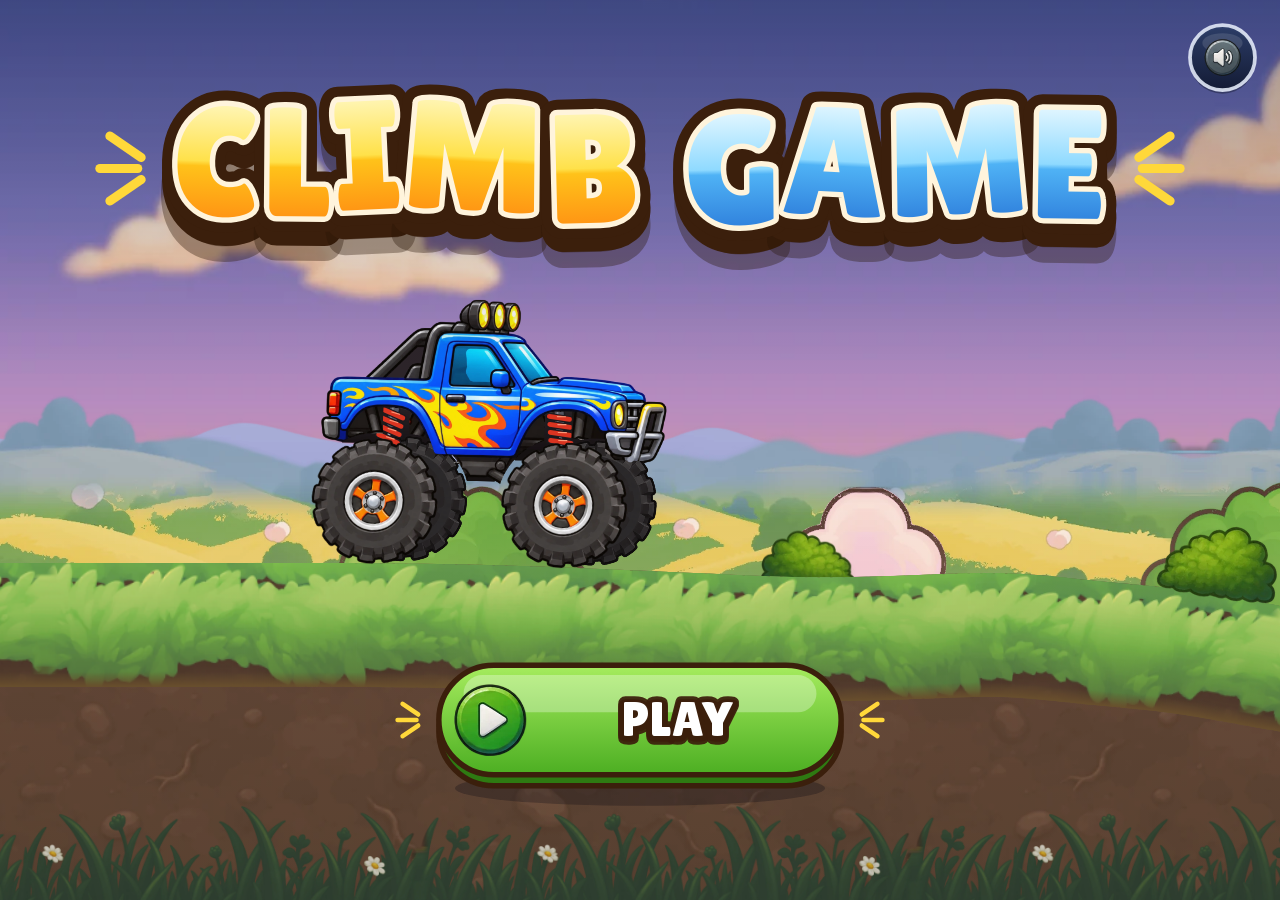
==== commit e916bb3d: "Enhance gap evaluation after a miss in shoot_endless_gaps.js - Added additional data retrieval for g" ====
--- a/index.html
+++ b/index.html
@@ -487,17 +487,19 @@
      sqrt(L^2 - dx^2) below the near lip) stays clear of the floor, and that a
      fall reads as a fall before the reset. */
   CG.UNIT = 72;
-  /* STOP is where the car's centre is held. The plank machine (MACH_W wide,
-     its outfeed at the near lip) stands between the truck and the drop, and
-     between the truck's bull bar and the machine sit the ruler keys - screen-
-     space, so they need the same ~150 screen px at every zoom, and the
-     question's camera zooms out to 0.5 for the tallest planes: 300 world px
-     of clear road. STOP 720 leaves 318 (the bull bar is 121 ahead of the
-     car's centre, the machine reaches 281 back from the lip), so the ruler
-     never stands on the truck. ARM keeps the auto-brake the same 570px to do
-     its work in. */
-  CG.CHASM = { APP: 900, RUN: 640, PIT: 1500, WALL: 10, STOP: 720, ARM: 1290, CHUTE: 600,
-               MACH_W: 280, MACH_OUT: 4 };
+  /* THE ROW AT A GAP: the truck, the plank generator console (the ruler
+     stands on it), the saw, the plane - each a hand's width from the next
+     (see Gaps.holdFor, which works out where the truck is held). APP is the
+     level approach, long enough that even the furthest hold (a tall plane,
+     the camera zoomed right out) has the whole truck on the level: the road
+     before it is whatever the last part left, up to 40px off. BRAKE is the
+     run the auto-brake gets to bring the truck to its hold. The saw stands
+     MACH_CLEAR clear of the plane's left edge, never nearer the lip than
+     MACH_OUT nor further back than MACH_SET; KEYS_ROOM is the screen px the
+     console and ruler take between truck and saw, gaps included. */
+  CG.CHASM = { APP: 1100, RUN: 640, PIT: 1500, WALL: 10, CHUTE: 600,
+               STOP: 720, STOP_MIN: 420, TAIL_ROOM: 140, BRAKE: 570,
+               MACH_W: 280, MACH_OUT: 4, MACH_CLEAR: 16, MACH_SET: 260, KEYS_ROOM: 168 };
 
   /* -------------------------------------------------------------- builder */
   /* plan: array of part names, plus the markers 'CP' (checkpoint on the part
@@ -641,13 +643,73 @@
       ax: ax, ay: ay, bx: bx, by: by,
       ox: ax - spec[0] * U, oy: ay + spec[1] * U,   // grid origin in world space
       floorY: CG.BASE_Y - (y + p.floor),
-      stopX: ax - CG.CHASM.STOP,               // where the car is held
-      armX: ax - CG.CHASM.ARM,                 // where the auto-brake takes over
       D: Math.hypot(spec[2] - spec[0], spec[3] - spec[1]),
       solved: false
     };
     gap.q = Gaps.question(gap);
+    gap.stopX = ax - Gaps.holdFor(gap);                // where the car is held
+    gap.armX = gap.stopX - CG.CHASM.BRAKE;             // where the auto-brake takes over
     return gap;
+  };
+
+  /* The plane's extent in grid units: both points and the origin, a unit of
+     margin either side (plus `padR` spare columns on the right, see
+     tightFrame), two rows below the lower point and three above the higher -
+     room for its label and the y arrow. */
+  Gaps.gridRange = function (gap, padR) {
+    return { minGX: Math.min(gap.a[0], gap.b[0], 0) - 1,
+             maxGX: Math.max(gap.a[0], gap.b[0], 0) + 1 + (padR || 0),
+             minGY: Math.min(gap.a[1], gap.b[1], 0) - 2, maxGY: Math.max(gap.a[1], gap.b[1], 0) + 3 };
+  };
+
+  /* THE QUESTION'S CAMERA, as world bounds and a zoom, for a truck whose
+     tail-side frame edge is `left` on a Wd x Hd design screen with `sub`
+     lines of hint/tips under the question: the whole plane, as large as the
+     screen allows between the question (and its lines) and the foreground
+     grass. Height-bound (a short gap on a wide screen), the spare width
+     becomes more plane to the right - up to 4 columns (padR). Pure: the
+     camera frames with it and Gaps.holdFor plans the row with it. */
+  Gaps.tightFrame = function (gap, left, Wd, Hd, sub) {
+    var U = CG.UNIT, r = Gaps.gridRange(gap, 0);
+    var right = gap.ox + (r.maxGX + 0.5) * U + 26;
+    var top = gap.oy - (r.maxGY + 0.5) * U - 10, bottom = gap.oy - (r.minGY - 0.5) * U + 10;
+    var bandT = 100 + 44 * sub, bandB = Hd - 84, padR = 0;
+    var zV = (bandB - bandT) / (bottom - top), zH = 0.97 * Wd / (right - left);
+    if (zV < zH) {
+      padR = CG.clamp(Math.floor((0.97 * Wd / Math.min(zV, 1.4) - (right - left)) / U), 0, 4);
+      right += padR * U;
+    }
+    return { left: left, right: right, top: top, bottom: bottom, bandT: bandT, bandB: bandB, padR: padR,
+             z: CG.clamp(Math.min(0.97 * Wd / (right - left), zV), 0.5, 1.4) };
+  };
+
+  /* Where the saw's outfeed (its right-hand end) stands: just clear of the
+     plane, so neither the plane nor the near point's label sits on it. */
+  Gaps.machineRight = function (gap) {
+    var W = CG.CHASM, paneL = gap.ox + (Gaps.gridRange(gap, 0).minGX - 0.5) * CG.UNIT;
+    return Math.max(gap.ax - W.MACH_SET, Math.min(gap.ax - W.MACH_OUT, paneL - W.MACH_CLEAR));
+  };
+
+  /* WHERE THE TRUCK IS HELD, as a distance back from the near lip: behind
+     the saw by the room the console and ruler need. They are screen-sized
+     (they must stay tappable), so that room is KEYS_ROOM over the question
+     camera's zoom on a Wd x Hd screen with `sub` lines under the question -
+     by default 16:9 with a line of tips, the tightest a landscape screen
+     gets, which is what the stage test holds the truck at; the game re-plans
+     for the real screen when the chasm arms (replanHold) - and the zoom
+     itself depends on the hold (a wider row can make a wide frame), so it
+     is settled by iterating. The leash makes the speed at the lip the same
+     from any of these holds. */
+  Gaps.holdFor = function (gap, Wd, Hd, sub) {
+    var W = CG.CHASM, V = CG.VConst, hold = W.STOP, i;
+    Wd = Wd || 1280; Hd = Hd || 720; sub = sub === undefined ? 1 : sub;
+    var nose = Math.max.apply(null, V.hull.map(function (p) { return p.x; }));
+    var reach = gap.ax - (Gaps.machineRight(gap) - W.MACH_W);    // lip to the saw's back
+    for (i = 0; i < 4; i++) {
+      var z = Gaps.tightFrame(gap, gap.ax - hold - 150, Wd, Hd, sub).z;
+      hold = reach + W.KEYS_ROOM / z + nose;
+    }
+    return CG.clamp(hold, W.STOP_MIN, W.APP - W.TAIL_ROOM);
   };
 
   /* The plank a choice of `len` units produces, as a driving surface
@@ -720,22 +782,26 @@
     return v.crashed || v.y > Math.max(gap.ay, gap.by) + 130 || since > Gaps.FAIL_AFTER;
   };
 
-  /* THE LEASH. The plank machine and the ruler keys stand between the held
-     truck and the drop, so the truck is held CHASM.STOP back - 470px further
-     than the run-up every chasm was tuned with. Floored from there it would
-     reach the lip at ~620px/s instead of ~410: fast enough to sail over a
-     too-long plank's chute onto the far lip, which is the wrong lesson. So
-     the throttle eases off at LEASH_V - the speed a floored truck used to
-     arrive with (410-415px/s over the old 250px run-up, every chasm of every
-     stage) - until the rear axle is over the far lip. Letting go at the near
-     lip instead puts full throttle on just as the front wheels leave the
-     rock, which lifts the nose into a jump (raw wrong-plank crossings in the
-     stage test: 2 before the machine; from this stop 9 unleashed, 3 leashed
-     to the near lip, 2 leashed to the far lip - the same steep chasm that
-     always had them). Gravity still speeds a truck down a falling plank, and
-     anything slower than LEASH_V - a climb up a rising one - gets full
-     power. Returns `input` itself when there is nothing to hold back. */
-  Gaps.LEASH_V = 412;
+  /* THE LEASH. The saw and the generator console stand between the held
+     truck and the drop, so the truck is held well back - 440 to 960px (see
+     holdFor) against the 250px run-up every chasm was tuned with. Floored
+     from there it would reach the lip at 520-700px/s instead of ~410: fast
+     enough to sail over a too-long plank's chute onto the far lip, which is
+     the wrong lesson. So the throttle eases off at LEASH_V - about the speed
+     a floored truck used to arrive with (410-415px/s over the old 250px
+     run-up) - until the rear axle is over the far lip; letting go at the
+     near lip instead puts full throttle on just as the front wheels leave
+     the rock, which lifts the nose into a jump. Gravity still speeds a
+     truck down a falling plank, and anything slower than LEASH_V - a climb
+     up a rising one - gets full power. Returns `input` itself when there is
+     nothing to hold back.
+     A caution for whoever tunes this: without the scripted nudges (the
+     stage test's "raw" run) a handful of too-long planks on 3-4-5 chasms are
+     knife-edge - the front wheels just do or just do not catch the far lip -
+     and the count swings between 2 and 14 with a few px/s of LEASH_V or of
+     the throttle band. 400/20 measured 2, as before the machine. In the game
+     it cannot matter: the long plank's wall flip always makes a miss a miss. */
+  Gaps.LEASH_V = 400;
   Gaps.leash = function (v, gap, input) {
     if (!(input.gas > 0) || v.x + CG.VConst.axleRear.x * v.ca >= gap.bx) return input;
     var k = CG.clamp((Gaps.LEASH_V - v.forwardSpeed()) / 20, 0, 1);
@@ -3151,14 +3217,9 @@
      points, one below the lower of them (or the x-axis, whichever is lower),
      and enough above the higher one for its label. A bigger pane was more
      glass, more lines and more numbers to read past to find two points. */
-  /* The plane's extent: both points and the origin, a unit of margin either
-     side, two rows below the lower point and three above the higher (room
-     for its label and the y arrow). */
-  R.gridRange = function (gap) {
-    return { minGX: Math.min(gap.a[0], gap.b[0], 0) - 1,
-             maxGX: Math.max(gap.a[0], gap.b[0], 0) + 1 + (gap.padR || 0),   // see gapFrame
-             minGY: Math.min(gap.a[1], gap.b[1], 0) - 2, maxGY: Math.max(gap.a[1], gap.b[1], 0) + 3 };
-  };
+  /* The plane's extent (CG.Gaps.gridRange), with the spare columns the
+     camera gave it this frame (gap.padR, see gapFrame). */
+  R.gridRange = function (gap) { return CG.Gaps.gridRange(gap, gap.padR || 0); };
   R.gridBox = function (gap) {
     var U = CG.UNIT, z = R.cam.z, r = R.gridRange(gap);
     var minGX = r.minGX, maxGX = r.maxGX, minGY = r.minGY, maxGY = r.maxGY;
@@ -3227,11 +3288,13 @@
     c.drawImage(cv, plane.x, plane.y, plane.w, plane.h);
   };
 
-  /* THE PALETTE - "soft purple": lavender rules (#D3C6F2), purple axes
-     (#5B3F9B), the coordinates in deep purple (#4A2E7A) on white pills
+  /* THE PALETTE - "soft purple": lavender rules (#D3C6F2), faded purple axes
+     (#5B3F9B at 40%), the coordinates in deep purple (#4A2E7A) on white pills
      edged in violet (#A66BE5), and orange (X_COL, #FF9F1C) for the data -
      the two points and the span between them. */
-  var GRID_LINE = '#D3C6F2', AXIS_COL = '#5B3F9B', AXIS_LETTER = '#5B3F9B';
+  /* the axes are the palette's purple, faded right back: a scale to read
+     when wanted, never louder than the two points */
+  var GRID_LINE = '#D3C6F2', AXIS_COL = 'rgba(91,63,155,0.4)', AXIS_LETTER = 'rgba(91,63,155,0.55)';
   var COORD_TEXT = '#4A2E7A', LABEL_EDGE = '#A66BE5', SHEET_EDGE = 'rgba(166,107,229,0.55)';
   /* See-through by day, so the world - the truck, the machine, the hole -
      reads through it and the sheet is a tracing laid over the scene rather
@@ -3624,6 +3687,18 @@
       var cl = P.caps[0], cr = P.caps[1], hs = tw / P.tiles[0][1];
       c.drawImage(im, cl[0], 0, cl[1], P.h, -L / 2, top, cl[1] * hs, hh);
       c.drawImage(im, cr[0], 0, cr[1], P.h, L / 2 - cr[1] * hs, top, cr[1] * hs, hh);
+      if (pose.bad > 0) {                              // a wrong board, gone red
+        c.save();
+        c.globalCompositeOperation = 'multiply';
+        c.globalAlpha *= pose.bad;
+        R.roundRect(-L / 2, 1, L, T - 2, (T - 2) / 2); c.fillStyle = '#FF6A5C'; c.fill();
+        c.restore();
+        c.save();
+        c.globalAlpha *= pose.bad;
+        R.roundRect(-L / 2 - 1.5, -1.5, L + 3, T + 3, (T + 3) / 2);
+        c.lineWidth = 3; c.strokeStyle = 'rgba(255,70,58,0.95)'; c.stroke();
+        c.restore();
+      }
       if (label) {
         c.rotate(-pose.ang);
         haloText(label, 0, -24, 18, '#FFFFFF', 'center', 'rgba(27,42,94,0.7)');
@@ -3678,10 +3753,53 @@
     var M = CG.MACHINE, W = CG.CHASM;
     if (!M.w) return null;
     var k = W.MACH_W / M.w;
-    var x0 = g.ax - W.MACH_OUT - M.outfeed * k, y0 = g.ay - M.feet * k;
+    var x0 = CG.Gaps.machineRight(g) - M.outfeed * k, y0 = g.ay - M.feet * k;
     return { k: k, x0: x0, y0: y0, left: x0, right: x0 + M.w * k, top: y0,
              bladeX: x0 + M.blade[0] * k, bladeY: y0 + M.blade[1] * k, bladeR: M.blade[2] * k,
              beltY: y0 + M.belt * k, outX: x0 + M.outfeed * k };
+  };
+
+  /* The wrong-plank cross: a red disc with a white X, popping in over where
+     the board failed and fading as the screen goes dark for the reset. */
+  R.drawBadMark = function (b) {
+    var c = R.ctx, t = b.t, z = R.cam.z;
+    if (t > 1.3) return;
+    var k = CG.clamp(t / 0.22, 0, 1), s = 1 + 2.7 * Math.pow(k - 1, 3) + 1.7 * Math.pow(k - 1, 2);
+    var x = R.sx(b.x), y = R.sy(b.y) - 48 * z, r = Math.max(16, 24 * z) * s;
+    if (r <= 0) return;
+    c.save();
+    c.globalAlpha = CG.clamp((1.3 - t) / 0.3, 0, 1);
+    var gl = c.createRadialGradient(x, y, r * 0.6, x, y, r * 2.3);
+    gl.addColorStop(0, 'rgba(255,60,50,0.45)'); gl.addColorStop(1, 'rgba(255,60,50,0)');
+    c.fillStyle = gl; c.fillRect(x - r * 2.3, y - r * 2.3, r * 4.6, r * 4.6);
+    c.beginPath(); c.arc(x, y, r, 0, CG.TAU);
+    c.fillStyle = '#FF4D4D'; c.fill();
+    c.lineWidth = Math.max(2.5, r * 0.13); c.strokeStyle = '#FFFFFF'; c.stroke();
+    c.lineCap = 'round'; c.lineWidth = Math.max(3.5, r * 0.2);
+    c.beginPath();
+    c.moveTo(x - r * 0.4, y - r * 0.4); c.lineTo(x + r * 0.4, y + r * 0.4);
+    c.moveTo(x + r * 0.4, y - r * 0.4); c.lineTo(x - r * 0.4, y + r * 0.4);
+    c.stroke();
+    c.restore();
+  };
+
+  /* The reverse blocker (see backLimit in the game): a tyre stack between
+     two cones on the road behind the truck, rising out of the ground as the
+     truck backs towards it - `k` 0..1 is how close it is. */
+  R.drawBlocker = function (x, k) {
+    if (k <= 0.01) return;
+    var I = CG.img, c = R.ctx, z = R.cam.z;
+    var up = k * k * (3 - 2 * k), parts = [['cone', -40, 36], ['tyres', 0, 60], ['cone', 40, 36]];
+    c.save();
+    c.globalAlpha = Math.min(1, k * 1.6);
+    for (var i = 0; i < parts.length; i++) {
+      var im = I[parts[i][0]];
+      if (!im) continue;
+      var px = x + parts[i][1], gy = CG.Terrain.y(px), hh = parts[i][2] * (0.55 + 0.45 * up);
+      var ww = hh * im.width / im.height;
+      c.drawImage(im, R.sx(px) - ww * z / 2, R.sy(gy) - (hh - 5) * z, ww * z, hh * z);
+    }
+    c.restore();
   };
 
   /* The machine in layers, back to front: the body with its parts out, the
@@ -3699,7 +3817,9 @@
     if (f.right < R.cam.x - (R.W / 2 + 60) / R.cam.z || f.left > R.cam.x + (R.W / 2 + 60) / R.cam.z) return;
     var c = R.ctx, z = R.cam.z, k = f.k;
     var dy = st.sink * (M.feet + 8) * k;
-    var jx = st.jolt ? (Math.random() - 0.5) * st.jolt : 0, jy = st.jolt ? (Math.random() - 0.5) * st.jolt * 0.6 : 0;
+    /* a shake is a smooth wobble, not per-frame noise: two sines off the clock */
+    var jx = st.jolt ? st.jolt * 0.5 * Math.sin(st.clock * 57) : 0;
+    var jy = st.jolt ? st.jolt * 0.3 * Math.sin(st.clock * 43 + 1.3) : 0;
     function frame() {
       c.translate(R.sx(f.x0 + jx), R.sy(f.y0 + dy + jy));
       c.scale(z * k, z * k);
@@ -4337,7 +4457,7 @@
     mode: 'stage',           // stage | endless
     v: null,
     stageIdx: 0, stage: null, track: null,
-    time: 0, dist: 0, coins: 0, fuel: 100, safety: 0,
+    time: 0, dist: 0, coins: 0, fuel: 100, safety: 0, clock: 0, idleT: 0, blockGlow: 0, maxX: 0, lastX: 0,
     lives: 3, cpIdx: -1, cpX: 0, progress: 0,
     stars: 0, wonStars: 0, winT: 0,
     best: 0, bank: 0,
@@ -4439,6 +4559,7 @@
     G.v.headLean = 0;
     G.time = 0; G.dist = 0; G.coins = 0; G.runCoins = 0;
     G.safety = 0; G.boostT = 0; G.deadT = 0; G.invuln = 0;
+    G.idleT = 0; G.blockGlow = 0; G.maxX = G.lastX = x;
     G.reason = ''; G.newBest = false; G.stars = 0; G.wonStars = 0; G.winT = 0;
     G.progress = 0;
     G.freePlay = G.mode === 'endless'; G.freeT = 0; G.freeX0 = x / CG.PPM;
@@ -4655,34 +4776,56 @@
   var PLACE_T = 0.6, FAIL_T = 1.05, FADE_T = 0.45;
 
   /* THE MACHINE'S RUN (phase spawn), from the moment the length is chosen:
-     the lever snaps down and the blade winds up to speed (UP); the plank
-     feeds out through the blade, one unit per UNIT_T (sped up so no plank
-     takes longer than FEED_MAX), with a tick and a spray of chips as each
-     strap passes the teeth; the belt then pushes the cut board out until its
-     tail is at the outfeed - cantilevered over the hole - and it settles
-     there a beat before the drop. Blade speeds are in revolutions a second:
-     it idles while it waits, and the motion-blurred sprite takes over above
-     BLUR0. */
-  var MACH = { UP: 0.38, UNIT_T: 0.17, FEED_MAX: 1.35, PUSH_V: 700, SETTLE: 0.12,
+     the lever snaps down and the blade winds up to speed (UP); then the
+     board rides the belt out through the blade and on until its tail is at
+     the outfeed - cantilevered over the hole - in ONE smooth move: it eases
+     up to speed over ACC, cruises at a unit per UNIT_T (faster for a plank
+     that would take longer than FEED_MAX) and eases to a stop. Each strap
+     that passes the teeth ticks and throws chips; the chop is the tail
+     clearing them. It settles a beat, then drops. Blade speeds are in
+     revolutions a second: it idles while it waits, and the motion-blurred
+     sprite takes over above BLUR0. */
+  var MACH = { UP: 0.38, UNIT_T: 0.2, FEED_MAX: 1.5, ACC: 0.2, SETTLE: 0.16,
                IDLE: 0.6, FULL: 7, BLUR0: 2.2, BLUR1: 4.5, SINK_T: 0.42 };
 
   function machineRun(q) {
     var f = R.machineFrame(q.g), p = q.plank, L = Math.hypot(p.x1 - p.x0, p.y1 - p.y0);
-    var feedV = Math.max(CG.UNIT / MACH.UNIT_T, L / MACH.FEED_MAX);
-    var feedEnd = MACH.UP + L / feedV;
-    var pushEnd = feedEnd + (f ? f.outX - f.bladeX : 0) / MACH.PUSH_V;
-    return { L: L, feedV: feedV, feedEnd: feedEnd, pushEnd: pushEnd, end: pushEnd + MACH.SETTLE,
-             units: 0, chipT: 0, chopped: false };
+    var S = L + (f ? f.outX - f.bladeX : 0);                    // out through the blade, on to the outfeed
+    var v = Math.max(CG.UNIT / MACH.UNIT_T, L / MACH.FEED_MAX);
+    var r = { L: L, S: S, v: v, T: S / v + MACH.ACC, units: 0, unitT: -1, chipT: 0, chopped: false };
+    r.chopT = MACH.UP + travelTime(r, L);
+    r.end = MACH.UP + r.T + MACH.SETTLE;
+    return r;
+  }
+
+  /* The belt's move as distance at time `tau` into it: a trapezoid of speed
+     (up over ACC, cruise at v, down over ACC), so it starts and stops
+     without a jolt. travelTime is its inverse, travelV its speed. */
+  function travel(r, tau) {
+    var a = MACH.ACC, v = r.v;
+    if (tau <= 0) return 0;
+    if (tau < a) return 0.5 * v / a * tau * tau;
+    if (tau < r.T - a) return v * (tau - a / 2);
+    if (tau < r.T) return r.S - 0.5 * v / a * (r.T - tau) * (r.T - tau);
+    return r.S;
+  }
+  function travelTime(r, s) {
+    var a = MACH.ACC, v = r.v;
+    if (s <= 0.5 * v * a) return Math.sqrt(2 * s * a / v);
+    if (s <= r.S - 0.5 * v * a) return s / v + a / 2;
+    return r.T - Math.sqrt(Math.max(0, 2 * (r.S - s) * a / v));
+  }
+  function travelV(r, tau) {
+    var a = MACH.ACC;
+    if (tau <= 0 || tau >= r.T) return 0;
+    return r.v * Math.min(1, tau / a, (r.T - tau) / a);
   }
 
   /* Where the board is while the machine has it: riding the belt, its front
-     end `fed` px past the blade, then pushed on until its tail meets the
-     outfeed. The renderer clips it at the blade. */
+     end `travel` px past the blade. The renderer clips it at the blade. */
   function feedPose(q, t) {
-    var f = R.machineFrame(q.g), r = q.run, L = r.L, front;
-    if (t <= r.feedEnd) front = f.bladeX + CG.clamp((t - MACH.UP) * r.feedV, 0, L);
-    else front = f.bladeX + L + Math.min((t - r.feedEnd) * MACH.PUSH_V, f.outX - f.bladeX);
-    return { x: front - L / 2, y: f.beltY - R.PLANK_T, ang: 0, len: L };
+    var f = R.machineFrame(q.g), r = q.run, front = f.bladeX + travel(r, t - MACH.UP);
+    return { x: front - r.L / 2, y: f.beltY - R.PLANK_T, ang: 0, len: r.L };
   }
 
   function newMachine() {
@@ -4701,10 +4844,10 @@
     m.cog -= m.spin * CG.TAU * 1.7 * dt;          // the small cog turns faster, the other way
     /* rollers: carried round by whatever is on the belt (omega = v / r),
        otherwise crawling with the motor */
-    var beltV = cutting && t > MACH.UP ? (t < r.feedEnd ? r.feedV : t < r.pushEnd ? MACH.PUSH_V : 0) : 0;
+    var beltV = cutting ? travelV(r, t - MACH.UP) : 0;
     m.roll += (beltV / (CG.MACHINE.roller[0] * f.k) + m.spin * 1.2) * dt;
     /* the lever is a spring: snapped down on the answer, back up after the cut */
-    var lt = cutting && t < r.feedEnd ? 1 : 0;
+    var lt = cutting && t < r.chopT ? 1 : 0;
     m.leverV += ((lt - m.lever) * 320 - m.leverV * 15) * dt;
     m.lever += m.leverV * dt;
     m.sqV += (-m.squash * 420 - m.sqV * 13) * dt;
@@ -4755,6 +4898,16 @@
     return null;
   }
 
+  /* The truck's hold, re-planned for THIS screen and this question's lines
+     of tips (Gaps.holdFor plans a 16:9 landscape by default, which is what
+     the stage test drives): a phone held upright frames the row tighter, and
+     needs the truck further back for the console to fit beside the saw.
+     Early enough that the auto-brake just aims for it. */
+  function replanHold(q) {
+    var g = q.g;
+    g.stopX = g.ax - CG.Gaps.holdFor(g, R.W, R.H, subLines(q));
+  }
+
   function armGap(v) {
     if (G.gap) return;
     var g = nextChasm();
@@ -4763,7 +4916,8 @@
               wrong: {}, hint: false, fade: 0, tipped: false, pose0: null,
               grid: 0, axes: 0, ptA: 0, ptB: 0, panel: 0, rulerIn: 0,
               reveal: 0, out: 1, beat: 0, run: null, mach: newMachine(),
-              ruler: { open: 0, target: 0, cursor: 0, value: 0, keyT: 0 } };
+              ruler: { open: 0, target: 0, cursor: 0, value: 0, keyT: 0, down: false } };
+    replanHold(G.gap);
     /* The driver sees it and stands on the brake. The faster the arrival, the
        bigger the moment: a screech, smoke off both tyres, a kick through the
        camera. A car already crawling gets the screech and nothing else. */
@@ -4812,6 +4966,7 @@
     }
     q.ruler.open = CG.approach(q.ruler.open, q.ruler.target, 10, dt);
     if (q.ruler.keyT > 0) q.ruler.keyT -= dt;
+    if (q.bad) q.bad.t += dt;
     stepMachine(q, dt);
     switch (q.phase) {
       case 'approach': {
@@ -4866,24 +5021,25 @@
         var r = q.run, m = q.mach, f = R.machineFrame(g);
         if (!f) { q.pose0 = { x: (q.plank.x0 + q.plank.x1) / 2, y: g.ay - 90, ang: 0 }; q.phase = 'place'; q.t = 0; return COAST; }
         var cutX = f.bladeX + f.bladeR * 0.8, cutY = f.beltY - R.PLANK_T * 0.6;
-        if (q.t > MACH.UP && q.t < r.feedEnd) {
-          var units = Math.min(q.len, Math.floor((q.t - MACH.UP) * r.feedV / r.L * q.len + 1e-6));
+        var fed = travel(r, q.t - MACH.UP);
+        if (fed > 0 && fed < r.L) {
+          var units = Math.min(q.len, Math.floor(fed / r.L * q.len + 1e-6));
           if (units > r.units) {
-            r.units = units;
+            r.units = units; r.unitT = q.t;
             A.sfx('tick', { rate: Math.pow(2, Math.min(12, units - 1) / 12) });   // the count climbs
             FX.chips(cutX, cutY, 4);
-            m.jolt = Math.max(m.jolt, 1.6);
+            m.jolt = Math.max(m.jolt, 1.2);
           }
           r.chipT -= dt;
           if (r.chipT <= 0) { r.chipT = 0.045; FX.chips(cutX, cutY, 1); }
         }
-        if (!r.chopped && q.t >= r.feedEnd) {
+        if (!r.chopped && fed >= r.L) {
           /* the last unit is done the instant the cut is: its tick rides
              with the chop, so the ear hears as many ticks as there are units */
           if (r.units < q.len) A.sfx('tick', { rate: Math.pow(2, Math.min(12, q.len - 1) / 12) });
-          r.chopped = true; r.units = q.len;
+          r.chopped = true; r.units = q.len; r.unitT = q.t;
           A.sfx('chop'); FX.chips(cutX, cutY, 7);
-          m.jolt = Math.max(m.jolt, 3); m.sqV -= 2.2;
+          m.jolt = Math.max(m.jolt, 2.2); m.sqV -= 1.8;
         }
         if (q.t >= r.end) {
           /* off the end of the belt: the drop starts from exactly here */
@@ -4931,7 +5087,7 @@
     /* the lever goes down, the motor catches */
     q.mach.leverV = 9; q.mach.sqV = -2.4;
     A.sfx('lever');
-    A.saw(MACH.UP, q.run.feedEnd - MACH.UP);
+    A.saw(MACH.UP, q.run.chopT - MACH.UP);
   };
 
   function ease(k) { k = CG.clamp(k, 0, 1); return k * k * (3 - 2 * k); }
@@ -4955,7 +5111,7 @@
      between the lips a moment before it touches. Every term lands exactly
      on the placed pose at t = PLACE_T, so the hand-off to the terrain has
      no jump. */
-  var FALL_HOP = 30;
+  var FALL_HOP = 42;
   function fallPose(q, t, L, tx, ty, ang1) {
     var k = CG.clamp(t / PLACE_T, 0, 1), p0 = q.pose0;
     var kx = 1 - (1 - k) * (1 - k);
@@ -4999,18 +5155,61 @@
     R.shake = Math.max(R.shake, 12);
   }
 
+  /* A WRONG PLANK SAYS SO WITHOUT WORDS: the board goes red, a red cross
+     pops where it failed (the end that ran out, or the end that wedged),
+     and the edges of the screen flush red for a moment. No "too short" or
+     "too long" - the board falling or the truck going over says which. */
+  function markWrong(q, x, y) {
+    q.bad = { t: 0, x: x, y: y };
+    R.shake = Math.max(R.shake, 10);
+  }
+
+  /* A NEW SET OF POINTS after a miss. The lips cannot move - they are the
+     ground under the truck - so the plane slides under them instead: the
+     origin shifts by whole units and both points take new coordinates, the
+     same distance apart. The numbers change, so the length has to be worked
+     out again rather than picked by elimination. The shift keeps the plane
+     compact (the origin near the points), keeps the span off the axes where
+     it can, and never repeats a set this hole has already shown. Seeded by
+     the hole and the try, so a replay asks the same things. */
+  function newPoints(q) {
+    var g = q.g, U = CG.UNIT, rnd = CG.rng(((g.index + 1) * 7919 + q.tries * 104729) >>> 0);
+    var best = null, tx, ty;
+    q.shown = q.shown || {};
+    q.shown[g.a + '|' + g.b] = 1;
+    function onAxis(p) { return p[0] === 0 || p[1] === 0 ? 1.5 : 0; }
+    for (tx = -4; tx <= 4; tx++) for (ty = -4; ty <= 4; ty++) {
+      var a = [g.a[0] + tx, g.a[1] + ty], b = [g.b[0] + tx, g.b[1] + ty];
+      if (q.shown[a + '|' + b]) continue;
+      var w = Math.max(a[0], b[0], 0) - Math.min(a[0], b[0], 0);
+      var hh = Math.max(a[1], b[1], 0) - Math.min(a[1], b[1], 0);
+      var s = w + 1.5 * hh + onAxis(a) + onAxis(b) + 3 * rnd();
+      if (!best || s < best.s) best = { s: s, a: a, b: b };
+    }
+    if (!best) return;
+    g.a = best.a; g.b = best.b;
+    g.ox = g.ax - g.a[0] * U; g.oy = g.ay + g.a[1] * U;
+    g.q = CG.Gaps.question(g);
+    replanHold(q);                            // a new plane is a new row: the saw and the hold move with it
+  }
+
   function resetGap() {
     var q = G.gap, g = q.g, v = G.v;
     CG.Terrain.setPlanks(CG.Terrain.planks.filter(function (p) { return p !== q.plank; }));
-    q.plank = null; q.tipped = false; q.run = null;
+    q.plank = null; q.tipped = false; q.run = null; q.bad = null;
     q.ruler.value = 0; q.ruler.cursor = 0;
     q.mach = newMachine();               // stood back up while the screen is black
+    /* a fresh question for the same hole, so nothing on the ruler is
+       crossed out any more */
+    newPoints(q);
+    q.wrong = {};
     v.reset(g.stopX);
     clearCrash(v);
     holdCar(v);
-    /* straight back to the question: the build-up is for the first arrival */
+    /* back to the question: the plane is already up, the new points land on
+       it one after the other as the screen clears */
     q.phase = 'ask'; q.t = 0; q.fade = 1;
-    q.reveal = REVEAL_DONE; q.beat = 3;
+    q.reveal = REVEAL.ptA; q.beat = 1;
   }
 
   function solveGap() {
@@ -5055,7 +5254,7 @@
         q.tipped = true; q.tipT = q.t;
         Gp.boardGives(v);
         A.sfx('wrong');
-        FX.text(v.x, v.y - 100, 'TOO SHORT!', '#EF5350', true);
+        markWrong(q, p.x1, p.y1);                      // where it ran out
       }
       if (q.tipped) {
         Gp.tipPlank(p, dt);                            // the board gives way under the car
@@ -5065,9 +5264,9 @@
       if (!q.tipped && Gp.longTripped(v, p)) {
         q.tipped = true; q.tipT = q.t;
         Gp.wallFlip(v);                                // into the wall, over the nose
-        A.sfx('crash'); R.shake = Math.max(R.shake, 14);
+        A.sfx('crash'); A.sfx('wrong'); R.shake = Math.max(R.shake, 14);
         for (k = 0; k < 8; k++) FX.dust(p.x1, v.y, -80, -40, 1);
-        FX.text(v.x, v.y - 100, 'TOO LONG!', '#EF5350', true);
+        markWrong(q, p.x1, p.y1);                      // where it wedged
       }
     }
     if (q.tipped && Gp.failed(v, g, q.t - q.tipT)) failGap();
@@ -5115,6 +5314,16 @@
   function updatePlay(dt) {
     var v = G.v, i, w, force = null;
 
+    /* idle: a free truck with no pedal down (see nudgeWanted) */
+    var free = !G.gap || G.gap.phase === 'drive' || G.gap.phase === 'done';
+    if (!free || G.input.gas > 0 || G.input.brake > 0) G.idleT = 0; else G.idleT += dt;
+    /* the blocker's reference: the furthest the truck has got - restarted
+       wherever the game puts it back (a respawn, a chasm reset: any jump
+       backwards bigger than a frame's worth of driving) */
+    if (v.x < G.lastX - 150) G.maxX = v.x;
+    G.maxX = Math.max(G.maxX, v.x);
+    G.blockGlow = G.input.gas > 0 ? 0 : Math.max(0, G.blockGlow - dt);
+
     if (G.mode === 'endless') CG.Endless.ensure(v.x);
     if (G.track || G.mode === 'endless') armGap(v);
     if (G.gap) {
@@ -5135,8 +5344,20 @@
     if (G.invuln > 0) G.invuln -= dt;
 
     var wasAir = v.airTime;
+    /* THE BLOCKER: at the limit, reverse does nothing (the brake still
+       brakes a truck rolling forward) */
+    var lim = backLimit();
+    if (!force && free && G.input.brake > 0 && v.x <= lim + 6 && v.forwardSpeed() < 40) {
+      force = { gas: G.input.gas, brake: 0, boost: false };
+      G.blockGlow = 1.2;
+    }
     stepPhysics(dt, true, force);
     if (G.gap) gapAfterStep(dt);
+    if (free && v.x < lim) {               // rolled into it: it holds
+      v.x = lim; if (v.vx < 0) v.vx = 0;
+      G.blockGlow = 1.2;
+    }
+    G.lastX = v.x;
 
     /* fuel */
     var eff = force || G.input;
@@ -5272,27 +5493,13 @@
     var U = CG.UNIT, W = R.W, H = R.H, left, right, top, bottom, z;
     var lipY = (g.ay + g.by) / 2;
     if (mode === 'tight') {
-      g.padR = 0;
-      var r = R.gridRange(g);
-      var paneR = g.ox + (r.maxGX + 0.5) * U, paneT = g.oy - (r.maxGY + 0.5) * U;
-      var paneB = g.oy - (r.minGY - 0.5) * U;
-      left = Math.min(v.x, g.stopX) - 150;       // the truck's tail
-      right = paneR + 26;
-      top = paneT - 10;
-      bottom = paneB + 10;
-      var bandT = 100 + 44 * subLines(G.gap), bandB = H - 84;   // under the question, over the grass
-      var zV = (bandB - bandT) / (bottom - top), zH = 0.97 * W / (right - left);
-      /* Height-bound (a short gap on a wide screen): the spare width becomes
-         more plane to the right - more columns to count along, and a
-         composition that fills the screen instead of leaving a third of it
-         empty. */
-      if (zV < zH) {
-        g.padR = CG.clamp(Math.floor((0.97 * W / Math.min(zV, 1.4) - (right - left)) / U), 0, 4);
-        right += g.padR * U;
-      }
-      z = CG.clamp(Math.min(0.97 * W / (right - left), zV), 0.5, 1.4);
-      return { x: (left + right) / 2, z: z,
-               y: (top + bottom) / 2 - ((bandT + bandB) / 2 - H / 2) / z };
+      /* the plane whole, as large as the screen allows, the truck's tail at
+         the left edge (see CG.Gaps.tightFrame - the same numbers the row at
+         the gap was planned with) */
+      var tf = CG.Gaps.tightFrame(g, Math.min(v.x, g.stopX) - 150, W, H, subLines(G.gap));
+      g.padR = tf.padR;
+      return { x: (tf.left + tf.right) / 2, z: tf.z,
+               y: (tf.top + tf.bottom) / 2 - ((tf.bandT + tf.bandB) / 2 - H / 2) / tf.z };
     }
     var wide = mode === 'wide';
     left = Math.min(v.x, g.stopX) - (wide ? 260 : 170);
@@ -5389,11 +5596,25 @@
      game. They now carry a solid disc, a drop shadow to lift them off the
      ground texture, and a ring in their own action colour so gas and brake are
      told apart by colour rather than by which side of the screen they are on. */
-  function pedal(cx, cy, rad, dir, down) {
+  /* `glow` 0..1: a soft green halo that breathes round the pedal - the
+     nudge to press it (idle too long, paused, or backed into the blocker) */
+  function pedal(cx, cy, rad, dir, down, glow) {
     var c = R.ctx;
     btn(dir > 0 ? 'gas' : 'brake', cx - rad, cy - rad, rad * 2, rad * 2, rad);
     var hue = dir > 0 ? '#7CB342' : '#E53935';
     c.save();
+    if (glow > 0.01 && !down) {
+      var br = 0.5 + 0.5 * Math.sin(G.clock * 4.2);          // breathing, ~0.7 Hz
+      var gr = rad * (1.28 + 0.14 * br);
+      var hg = c.createRadialGradient(cx, cy, rad * 0.85, cx, cy, gr + rad * 0.35);
+      hg.addColorStop(0, 'rgba(174,234,90,' + (glow * (0.42 + 0.28 * br)).toFixed(3) + ')');
+      hg.addColorStop(1, 'rgba(174,234,90,0)');
+      c.fillStyle = hg;
+      c.beginPath(); c.arc(cx, cy, gr + rad * 0.35, 0, CG.TAU); c.fill();
+      c.beginPath(); c.arc(cx, cy, rad + 5 + 3 * br, 0, CG.TAU);
+      c.lineWidth = 3; c.strokeStyle = 'rgba(214,255,150,' + (glow * (0.5 + 0.35 * br)).toFixed(3) + ')';
+      c.stroke();
+    }
     c.beginPath(); c.arc(cx, cy, rad, 0, CG.TAU);
     c.shadowColor = 'rgba(20,14,8,0.55)';
     c.shadowBlur = 14;
@@ -5514,21 +5735,51 @@
      out: the world is waiting and none of it can change. The fuel gauge is
      also absent through free play, when the tank does not drain - it arrives
      with the first gap, as the run's one real constraint. */
-  var hudA = 1, fuelA = 0;
+  var hudA = 1, fuelA = 0, nudgeA = 0;
   function focusOnGap() { return !!(G.gap && G.gap.phase !== 'done'); }
+
+  /* THE NUDGE: a glow on the forward pedal when the game wants it pressed -
+     after IDLE_T seconds of a free truck with no pedal down, all through a
+     pause (a pause has no menu: forward is how you carry on), and while the
+     truck is backed up against the blocker (see backLimit). */
+  var IDLE_T = 4;
+
+  /* THE BLOCKER. Reversing is for a run-up or a correction, not for driving
+     the course backwards: the truck can back up BACK_RUN px behind the
+     furthest it has got, and there a barrier (cones and a tyre stack) rises
+     behind it and holds it - and the forward pedal glows. */
+  var BACK_RUN = 480;
+  function backLimit() { return G.maxX - BACK_RUN; }
+  var TAIL_X = Math.min.apply(null, V.hull.map(function (p) { return p.x; }));   // the tailgate, behind the centre
+  function drawBlocker() {
+    var v = G.v, lim = backLimit();
+    R.drawBlocker(lim + TAIL_X - 16, CG.clamp(1 - (v.x - lim) / 320, 0, 1));
+  }
+
+  function nudgeWanted() {
+    if (G.state === 'paused') return 1;
+    if (G.state !== 'play') return 0;
+    if (G.blockGlow > 0) return 1;
+    return G.idleT >= IDLE_T ? 1 : 0;
+  }
 
   function drawHUD(dt) {
     var c = R.ctx, W = R.W, i;
     var stage = G.mode === 'stage' && G.track;
     /* a menu (paused, results) is its own focus: the chip would only repeat
        the results and the gauge would peek out from under the hanging sign */
-    var focus = focusOnGap() || G.state !== 'play';
+    var focus = focusOnGap() || (G.state !== 'play' && G.state !== 'paused');
     hudA = CG.approach(hudA, focus ? 0 : 1, 6, dt || 0.016);
     fuelA = CG.approach(fuelA, focus || G.freePlay ? 0 : 1, 4, dt || 0.016);
-    /* a single heart says nothing, so the endless run's one life is not shown;
-       the row appears once there is a second heart to count */
+    var nw = nudgeWanted();                          // eases in, lets go quickly
+    nudgeA = CG.approach(nudgeA, nw, nw > nudgeA ? 3 : 8, dt || 0.016);
+    /* Every heart that can still save the truck, and nothing else: a stage's
+       lives plus the saves picked up on the way (endless has no spare life,
+       so there it is the saves alone). Endless used to hide a single heart,
+       taking it for the run's own life - but it was a save, so spending one
+       of two made both vanish, and the hidden one still saved the next
+       crash. Each save now shows, and each crash takes exactly one. */
     var hearts = (stage ? G.lives : 0) + G.safety;
-    if (!stage && hearts < 2) hearts = 0;
 
     c.save();
     c.globalAlpha = hudA;
@@ -5617,18 +5868,17 @@
       c.restore();
     }
 
-    /* top-right buttons, in the corner on the chip's line, where the title
-       screen keeps its mute - they never move when the gauge comes and goes */
-    iconBtn('pause', W - 46, 40, 26, 'iconPause', false);
-    iconBtn('mute', W - 108, 40, 26, G.muted ? 'soundOff' : 'soundOn', false);
-
-    /* pedals — only while driving, so they cannot be mistaken for live
-       controls on the pause or game-over screens */
+    /* No pause or sound button up here any more: the corner belongs to the
+       road. Pause is P / Esc (or leaving the tab) and the forward pedal is how
+       you carry on; sound is M, and the title screen keeps its speaker. */
+
+    /* pedals — while driving, and while paused: a pause has no menu, just the
+       forward pedal glowing to say "press to carry on" (see G.nudge) */
     var held = G.gap && G.gap.phase !== 'drive' && G.gap.phase !== 'done';
-    if (G.state === 'play' && !held) {
+    if ((G.state === 'play' && !held) || G.state === 'paused') {
       var py = R.H - 96, pr = 62;
-      pedal(104, py, pr, -1, G.input.brake > 0);
-      pedal(W - 104, py, pr, 1, G.input.gas > 0);
+      if (!held) pedal(104, py, pr, -1, G.input.brake > 0);
+      pedal(W - 104, py, pr, 1, G.input.gas > 0, nudgeA);
     }
 
     /* boost flash */
@@ -5656,6 +5906,12 @@
      part that has to clear the truck - and the truck's frontmost point, the
      bull bar, ahead of its centre */
   var RULER_OVER = (RULER_W - RULER_BOX) / 2 + 6;
+  /* the generator console round the display and the button: its margin, and
+     the hazard band along its foot */
+  var CON_PAD = 8, CON_BASE = 10;
+  /* the gap either side of the console in the row truck | console | saw -
+     CG.CHASM.KEYS_ROOM is planned from it: RULER_OVER + the console + 2 gaps */
+  var ROW_GAP = 14;
   var NOSE_X = Math.max.apply(null, V.hull.map(function (p) { return p.x; }));
 
   /* Where the box sits: at roof height, ahead of the jeep, clear of the
@@ -5665,43 +5921,56 @@
      and just outside it - the plane is the thing to look at, and the keys
      must never sit on it, nor on the machine that cuts the plank. */
   function rulerAnchor() {
-    var v = G.v, z = R.cam.z, N = CG.Gaps.RULER_MAX, q = G.gap;
-    var keysW = RULER_BOX * 2 + 10;
+    var v = G.v, z = R.cam.z, q = G.gap;
+    var keysW = RULER_BOX * 2 + 10 + CON_PAD;          // display, button, and the console's right margin
     var x = R.sx(v.x) + 126 * z, y = R.sy(v.y) - 44 * z;
     if (q && q.g) {
-      /* In the clear road between the truck's bull bar and the machine,
-         centred. The ruler overhangs the value box by RULER_OVER on its left,
-         so that is what must clear the truck. Where the road is too short to
-         hold them (a squeezed portrait screen) they keep off the truck and
-         give way on the machine's side. */
+      /* In the row, between the truck's bull bar and the saw: the truck was
+         held so this road is exactly the console's width plus a ROW_GAP each
+         side (CG.Gaps.holdFor), so it sits snug against both - centred, when
+         the camera came out tighter than planned and left a little over. The
+         ruler overhangs the display by RULER_OVER on its left, so that is
+         what must clear the truck. Where the road is too short anyway (a
+         squeezed portrait screen) it keeps off the truck and gives way on
+         the saw's side. */
       var gb = R.gridBox(q.g), mf = R.machineFrame(q.g);
-      var lo = R.sx(v.x + NOSE_X) + RULER_OVER + 8;
-      var hi = Math.min(gb.left - 16, mf ? R.sx(mf.left) - 8 : Infinity) - keysW;
+      var lo = R.sx(v.x + NOSE_X) + RULER_OVER + ROW_GAP;
+      var hi = Math.min(gb.left - 16, mf ? R.sx(mf.left) - ROW_GAP : Infinity) - keysW;
       x = lo <= hi ? (lo + hi) / 2 : lo;
-      y = R.sy(q.g.ay) + RULER_BOX * 0.25;       // down by the lip, beside the frame's foot
+      y = R.sy(q.g.ay) - RULER_BOX / 2 - CON_PAD - CON_BASE;   // the console stands on the road
     }
     x = Math.max(12, x);
-    /* The ruler stands on the box and is sized to reach the top of the
-       screen; below 20px a mark it can no longer shrink, and every mark must
-       be tappable - so the box never sits so high that it would not fit, nor
-       so low it leaves the screen. */
-    var need = 34 + N * 20 + RULER_BOX / 2;
-    y = CG.clamp(y, Math.min(need, R.H - 80), R.H - RULER_BOX / 2 - 14);
+    /* on the road, and only kept on screen - the ruler opens whichever way
+       has room for it (see drawRuler), so the console never sinks into the
+       ground to make room above */
+    var half = RULER_BOX / 2 + CON_PAD;
+    y = CG.clamp(y, half + 8, R.H - half - CON_BASE - 8);
     return { x: x, y: y };
   }
 
   function drawRuler(q) {
     var c = R.ctx, ru = q.ruler, N = CG.Gaps.RULER_MAX, i;
     var a = rulerAnchor(), box = RULER_BOX;
-    var vx = a.x, gx = a.x + box + 10, top = a.y - box / 2;      // value box, go button
-    R.avoid = { l: vx - 6, r: gx + box + 6, t: top - 6, b: top + box + 10 };
-    /* the ruler stands on the value box; the step shrinks on a short screen */
-    var step = CG.clamp((top - 34) / N, 20, 34), full = N * step + 26;
+    var vx = a.x, gx = a.x + box + 10, top = a.y - box / 2;      // display, go button
+    R.avoid = { l: vx - CON_PAD - 4, r: gx + box + CON_PAD + 4, t: top - CON_PAD - 4, b: top + box + CON_PAD + CON_BASE + 8 };
+    /* WHICH WAY THE RULER OPENS. The console always stands on the road, and
+       the ruler slides out of it DOWN over the dirt when a whole ruler fits
+       there - a high lip, as under a point at the origin with the plane
+       running on below it - and UP into the sky when it does not. Numbers
+       always grow away from the console. Chosen while it is folded and kept
+       while it is out, so a camera still settling never flips it half-open;
+       the step shrinks (never below a tappable 20px) to fit the room. */
+    var conB = top + box + CON_PAD + CON_BASE;                   // the console's foot
+    var roomUp = top - 12 - 20, roomDown = R.H - 16 - (conB + 12), MIN_FULL = N * 20 + 26;
+    if (ru.open < 0.01 && !ru.target) ru.down = roomDown >= MIN_FULL || (roomUp < MIN_FULL && roomDown > roomUp);
+    var down = !!ru.down;
+    var step = CG.clamp(((down ? roomDown : roomUp) - 26) / N, 20, 34), full = N * step + 26;
     var h = full * ru.open, NAVY = R.NAVY, BLUE = R.Y_COL;
     if (h > 2) {
-      var rx = vx + box / 2 - RULER_W / 2, ry = top - 12 - h;
+      var rx = vx + box / 2 - RULER_W / 2;
+      var ry = down ? conB + 12 + h - full : top - 12 - h;          // its top edge, as it slides out
       c.save();
-      R.roundRect(rx - 6, ry - 6, RULER_W + 12, h + 14, 14); c.clip();
+      R.roundRect(rx - 6, down ? conB + 6 : ry - 6, RULER_W + 12, h + 14, 14); c.clip();
       /* a white school ruler in the same glass as the tiles */
       c.save();
       c.shadowColor = 'rgba(20,40,110,0.3)'; c.shadowBlur = 10; c.shadowOffsetY = 4;
@@ -5712,7 +5981,8 @@
       c.lineWidth = 2; c.strokeStyle = '#C9DAEE'; c.stroke();
       c.fillStyle = 'rgba(31,107,255,0.06)'; c.fillRect(rx + 2, ry + 10, 14, full - 20);
       for (i = 1; i <= N; i++) {
-        var y = ry + 14 + (N - i) * step + step / 2, dead = !!q.wrong[i], cur = ru.cursor === i;
+        var y = down ? ry + 12 + (i - 1) * step + step / 2 : ry + 14 + (N - i) * step + step / 2;
+        var dead = !!q.wrong[i], cur = ru.cursor === i;
         if (cur && !dead) {
           var hx = rx + 16, hw = RULER_W - 22, hh = step * 0.84;
           c.save();
@@ -5728,7 +5998,7 @@
         c.lineWidth = 1.1;
         c.beginPath();
         for (var qq = 1; qq < 4; qq++) {
-          var yy = y - step * qq / 4, l = qq === 2 ? 8 : 5;
+          var yy = y + (down ? 1 : -1) * step * qq / 4, l = qq === 2 ? 8 : 5;
           c.moveTo(rx + 2, yy); c.lineTo(rx + 2 + l, yy);
         }
         c.stroke();
@@ -5744,53 +6014,94 @@
         }
         if (ru.open > 0.95 && !dead) btn('rul' + i, rx - 6, y - step / 2, RULER_W + 12, step, 4);
       }
-      /* the little pointer down onto the box */
-      c.beginPath(); c.moveTo(rx + RULER_W / 2 - 10, ry + full - 2); c.lineTo(rx + RULER_W / 2 + 10, ry + full - 2);
-      c.lineTo(rx + RULER_W / 2, ry + full + 9); c.closePath();
+      /* the little pointer back onto the console's display */
+      var pe = down ? ry + 2 : ry + full - 2, pt = down ? ry - 9 : ry + full + 9;
+      c.beginPath(); c.moveTo(rx + RULER_W / 2 - 10, pe); c.lineTo(rx + RULER_W / 2 + 10, pe);
+      c.lineTo(rx + RULER_W / 2, pt); c.closePath();
       c.fillStyle = '#EAF2FC'; c.fill();
       c.lineJoin = 'round'; c.lineWidth = 2; c.strokeStyle = '#C9DAEE'; c.stroke();
       c.restore();
     }
-    /* value box: a white glass tile - a dashed slot while empty, the number once chosen */
+    /* THE PLANK GENERATOR CONSOLE: the chosen length and the button that
+       makes the plank, on a little machine standing on the road between the
+       truck and the saw - the saw's own blue, yellow and hazard stripes. The
+       ruler stands on its display. */
+    var bx0 = vx - CON_PAD, by0 = top - CON_PAD, bw = gx + box + CON_PAD - bx0, bh = box + CON_PAD * 2 + CON_BASE;
+    var INK = '#0F1E4A', busy = q.phase !== 'ask';
     c.save();
-    R.roundRect(vx, top + 3, box, box, 13); c.fillStyle = '#B7CBE3'; c.fill();
+    /* its shadow on the road, and two feet */
+    c.globalAlpha = 0.3; c.fillStyle = INK;
+    c.beginPath(); c.ellipse(bx0 + bw / 2, by0 + bh + 3, bw * 0.5, 5, 0, 0, CG.TAU); c.fill();
+    c.globalAlpha = 1;
+    R.roundRect(bx0 + 10, by0 + bh - 4, 16, 8, 3); c.fillStyle = '#14307A'; c.fill();
+    R.roundRect(bx0 + bw - 26, by0 + bh - 4, 16, 8, 3); c.fill();
+    /* the body, lit from the top left */
+    R.roundRect(bx0, by0, bw, bh, 12);
+    c.fillStyle = barGrad(by0, bh, '#4F86EC', '#1D48A3'); c.fill();
     c.save();
-    c.shadowColor = 'rgba(20,40,110,0.18)'; c.shadowBlur = 8; c.shadowOffsetY = 3;
-    R.roundRect(vx, top, box, box, 13); c.fillStyle = barGrad(top, box, '#FFFFFF', '#E4EEFA'); c.fill();
+    R.roundRect(bx0, by0, bw, bh, 12); c.clip();
+    R.roundRect(bx0 + 6, by0 + 3, bw - 12, 7, 3.5); c.fillStyle = 'rgba(255,255,255,0.24)'; c.fill();
+    var hy = by0 + bh - CON_BASE - 3;                          // the hazard band along its foot
+    c.fillStyle = '#FFC928'; c.fillRect(bx0, hy, bw, CON_BASE + 3);
+    c.fillStyle = '#1E1E26';
+    for (var sx = bx0 - 16; sx < bx0 + bw + 16; sx += 14) {
+      c.beginPath(); c.moveTo(sx, hy + CON_BASE + 3); c.lineTo(sx + 7, hy + CON_BASE + 3);
+      c.lineTo(sx + 14, hy); c.lineTo(sx + 7, hy); c.closePath(); c.fill();
+    }
     c.restore();
-    R.roundRect(vx, top, box, box, 13); c.lineWidth = 1.5; c.strokeStyle = '#D3E1F1'; c.stroke();
+    R.roundRect(bx0, by0, bw, bh, 12); c.lineWidth = 3; c.strokeStyle = INK; c.stroke();
+    c.fillStyle = '#CFD8DC'; c.strokeStyle = INK; c.lineWidth = 1.2;       // rivets
+    [[bx0 + 7, by0 + 8], [bx0 + bw - 7, by0 + 8]].forEach(function (r) {
+      c.beginPath(); c.arc(r[0], r[1], 2.6, 0, CG.TAU); c.fill(); c.stroke();
+    });
+    /* the display: amber digits on a dark screen - dim dashes while empty,
+       the lit mark while choosing, the number firm once chosen, blinking
+       while the saw runs */
+    R.roundRect(vx, top, box, box, 9); c.fillStyle = '#0B1430'; c.fill();
+    c.lineWidth = 2.5; c.strokeStyle = '#050C22'; c.stroke();
+    R.roundRect(vx + 3, top + 3, box - 6, box - 6, 7); c.lineWidth = 1; c.strokeStyle = 'rgba(120,160,255,0.22)'; c.stroke();
+    c.fillStyle = 'rgba(255,255,255,0.035)';
+    for (var sl = top + 5; sl < top + box - 4; sl += 3) c.fillRect(vx + 4, sl, box - 8, 1);
     var shown = ru.value || ru.cursor;
     if (shown) {
-      R.text(String(shown), vx + box / 2, top + box / 2 + 1, 26, ru.value ? BLUE : '#9DB0C8', 'center', 0, false, R.CW);
+      var blink = q.phase === 'spawn' ? 0.55 + 0.45 * Math.abs(Math.cos(q.t * 6)) : 1;
+      c.save();
+      c.globalAlpha = blink;
+      c.shadowColor = 'rgba(255,170,40,0.9)'; c.shadowBlur = 10;
+      R.text(String(shown), vx + box / 2, top + box / 2 + 1, 28, ru.value ? '#FFB23F' : 'rgba(255,178,63,0.6)',
+             'center', 0, false, R.CW);
+      c.restore();
     } else {
-      c.setLineDash([4, 4]); c.lineWidth = 1.75; c.strokeStyle = '#8AA4C6';
-      R.roundRect(vx + 11, top + 11, box - 22, box - 22, 6); c.stroke();
-      c.setLineDash([]);
+      R.text('- -', vx + box / 2, top + box / 2 + 1, 22, 'rgba(255,178,63,0.3)', 'center', 0, false, R.CW);
+    }
+    /* the button: a red dome in a yellow bezel - it opens the ruler, cuts
+       the plank once a mark is lit, folds the ruler otherwise; asleep while
+       the saw works */
+    var ready = ru.target && ru.cursor && !q.wrong[ru.cursor] && q.phase === 'ask';
+    var pulse = !busy && (ready || !ru.target) ? 1 + 0.05 * Math.sin(G.clock * 7) : 1;
+    var bcx = gx + box / 2, bcy = top + box / 2, brr = box / 2 - 1;
+    c.save();
+    c.translate(bcx, bcy); c.scale(pulse, pulse); c.translate(-bcx, -bcy);
+    c.beginPath(); c.arc(bcx, bcy + 2.5, brr, 0, CG.TAU); c.fillStyle = INK; c.fill();
+    c.beginPath(); c.arc(bcx, bcy, brr, 0, CG.TAU);
+    c.fillStyle = barGrad(bcy - brr, brr * 2, '#FFE27A', '#E09A00'); c.fill();
+    c.lineWidth = 2.5; c.strokeStyle = INK; c.stroke();
+    var dr = brr - 6, dome = c.createRadialGradient(bcx - dr * 0.35, bcy - dr * 0.4, dr * 0.1, bcx, bcy, dr);
+    dome.addColorStop(0, busy ? '#C9A7A2' : '#FF8E7E'); dome.addColorStop(1, busy ? '#8E5F59' : '#D42A1C');
+    c.beginPath(); c.arc(bcx, bcy, dr, 0, CG.TAU); c.fillStyle = dome; c.fill();
+    c.lineWidth = 2; c.strokeStyle = '#6E130B'; c.stroke();
+    c.beginPath(); c.ellipse(bcx - dr * 0.28, bcy - dr * 0.42, dr * 0.42, dr * 0.2, -0.5, 0, CG.TAU);
+    c.fillStyle = 'rgba(255,255,255,0.45)'; c.fill();
+    c.fillStyle = '#FFFFFF'; c.strokeStyle = '#6E130B'; c.lineWidth = 1.5; c.lineJoin = 'round';
+    if (ready || busy) {
+      R.text('GO', bcx, bcy + 1, 17, busy ? 'rgba(255,255,255,0.6)' : '#FFFFFF', 'center', 3, true);
+    } else {
+      var up = !ru.target ? !ru.down : !!ru.down;             // folded: towards where it opens; open, nothing lit: back
+      c.beginPath();
+      c.moveTo(bcx - 9, bcy + (up ? 4 : -4)); c.lineTo(bcx, bcy + (up ? -6 : 6)); c.lineTo(bcx + 9, bcy + (up ? 4 : -4));
+      c.lineWidth = 4.5; c.lineCap = 'round'; c.strokeStyle = '#FFFFFF'; c.stroke();
     }
     c.restore();
-    /* the amber play key: opens the ruler, then starts the machine */
-    var ready = ru.target && ru.cursor && !q.wrong[ru.cursor] && q.phase === 'ask';
-    var pulse = ready || !ru.target ? 1 + 0.05 * Math.sin(G.time * 7 + q.t * 7) : 1;
-    c.save();
-    c.translate(gx + box / 2, top + box / 2); c.scale(pulse, pulse); c.translate(-(gx + box / 2), -(top + box / 2));
-    R.roundRect(gx, top + 3, box, box, 13); c.fillStyle = '#E39027'; c.fill();
-    c.save();
-    c.shadowColor = 'rgba(120,60,0,0.2)'; c.shadowBlur = 8; c.shadowOffsetY = 3;
-    R.roundRect(gx, top, box, box, 13); c.fillStyle = barGrad(top, box, '#FFD968', '#FFAA24'); c.fill();
-    c.restore();
-    R.roundRect(gx, top, box, box, 13); c.lineWidth = 1.5; c.strokeStyle = '#F5A63A'; c.stroke();
-    R.roundRect(gx + 7, top + 4, box - 14, box * 0.32, box * 0.16);
-    c.fillStyle = 'rgba(255,255,255,0.38)'; c.fill();
-    var cx = gx + box / 2, cy = top + box / 2 + 1;
-    c.beginPath();
-    if (!ru.target || ready || q.phase !== 'ask') {            // play / go
-      c.moveTo(cx - 7, cy - 10); c.lineTo(cx + 11, cy); c.lineTo(cx - 7, cy + 10);
-    } else {                                                   // open, nothing picked: fold
-      c.moveTo(cx - 12, cy - 6); c.lineTo(cx + 12, cy - 6); c.lineTo(cx, cy + 8);
-    }
-    c.closePath();
-    c.lineJoin = 'round'; c.lineWidth = 2; c.strokeStyle = '#6B4424'; c.stroke();
-    c.fillStyle = '#6B4424'; c.fill();
     c.restore();
     if (q.phase === 'ask') btn('rulopen', gx - 4, top - 4, box + 8, box + 8, 6);
   }
@@ -5805,7 +6116,7 @@
       /* The question sits on a frosted glass pill with a ruler icon, in the
          strip between the HUD card and the fuel bar; where that strip is too
          narrow (a phone) it drops below the buttons, beside the ruler. */
-      var rulerRight = ra.x + RULER_BOX / 2 + RULER_W / 2 + 16;
+      var rulerRight = q.ruler.down ? 0 : ra.x + RULER_BOX / 2 + RULER_W / 2 + 16;   // a ruler opening down leaves the top free
       var bandL = Math.max(HUD_X + HUD_W + 14, rulerRight), bandR = W - 150, ty = 50, sh = 58;
       if (bandR - bandL < 420) { bandL = Math.max(rulerRight, 16); bandR = W - 16; ty = 150; sh = 52; }
       var pw = CG.clamp(bandR - bandL, 260, 580);
@@ -5852,9 +6163,9 @@
       var ru = q.ruler;
       var step = !ru.target ? 'open' : ru.cursor && !q.wrong[ru.cursor] ? 'drop' : 'pick';
       var tip = G.learned[step] ? '' : {
-        open: 'tap the orange button to open the ruler',
+        open: 'tap the red button to open the ruler',
         pick: 'tap the number the plank needs',
-        drop: 'tap the orange button to cut the plank' }[step];
+        drop: 'tap GO to cut the plank' }[step];
       var tipY = subY;
       c.restore();
       /* the ruler is the last thing to arrive, and the first thing the player
@@ -5924,7 +6235,9 @@
     var N = CG.Gaps.RULER_MAX;
     if (k === 'Enter') { G.rulerButton(); return true; }
     if (k === 'ArrowUp' || k === 'ArrowDown') {
-      var n0 = CG.clamp((ru.cursor || 0) + (k === 'ArrowUp' ? 1 : -1), 1, N);
+      /* the highlight moves the way the key points: up the ruler is bigger
+         numbers when it opens up, smaller when it hangs down */
+      var n0 = CG.clamp((ru.cursor || 0) + ((k === 'ArrowUp') !== !!ru.down ? 1 : -1), 1, N);
       G.rulerPick(n0); if (!ru.target) ru.target = 1;
       return true;
     }
@@ -6160,15 +6473,10 @@
     bigButton('map', W / 2, y2 + bh + 22 * u, 220 * u, 56 * u, 'STAGE MAP', 'blue', 'iconHome');
   }
 
+  /* PAUSED: no menu - the world just holds still under a light shade, and
+     the forward pedal (drawn over it by drawHUD) glows until it is pressed. */
   function drawPaused() {
-    var W = R.W, H = R.H, u = uiScale();
-    dim(0.5);
-    var bottom = headline('PAUSED', 'gold', null, null, 'Take a breather!', u);
-    var y = Math.max(bottom + 90 * u, H * 0.42), bw = 320 * u;
-    bigButton('resume', W / 2, y, bw, 82 * u, 'RESUME', 'green', 'iconPlay', 'Back on the road', true);
-    bigButton('retry', W / 2, y + 108 * u, bw, 70 * u, 'RESTART', 'orange', 'iconRestart');
-    bigButton(G.mode === 'stage' ? 'map' : 'home', W / 2, y + 200 * u, bw, 70 * u,
-              G.mode === 'stage' ? 'STAGE MAP' : 'QUIT', 'blue', 'iconHome');
+    dim(0.22);
   }
 
   /* what went wrong, said the way a friend would: [headline, strap] */
@@ -6213,6 +6521,15 @@
               stage ? 'STAGE MAP' : 'HOME', 'blue', 'iconHome', stage ? 'Pick another climb' : 'Back to main menu');
   }
 
+  /* a wrong plank: the edges of the screen flush red for a moment */
+  function redFlash(k) {
+    var c = R.ctx, W = R.W, H = R.H;
+    var g = c.createRadialGradient(W / 2, H / 2, Math.min(W, H) * 0.32, W / 2, H / 2, Math.max(W, H) * 0.72);
+    g.addColorStop(0, 'rgba(255,50,40,0)');
+    g.addColorStop(1, 'rgba(255,50,40,' + (0.34 * k).toFixed(3) + ')');
+    c.save(); c.fillStyle = g; c.fillRect(0, 0, W, H); c.restore();
+  }
+
   /* ② the falling plank, with two fading copies of where it just was */
   function drawFall(q) {
     var c = R.ctx;
@@ -6247,7 +6564,7 @@
   function machineView(q) {
     var m = q.mach, f = R.machineFrame(q.g);
     return { sink: m.sink, ang: m.ang, cog: m.cog, roll: m.roll, lever: m.lever, lamp: m.lamp,
-             jolt: m.jolt, squash: m.squash,
+             jolt: m.jolt, squash: m.squash, clock: G.clock,
              blur: CG.clamp((m.spin - MACH.BLUR0) / (MACH.BLUR1 - MACH.BLUR0), 0, 1),
              plank: q.phase === 'spawn' && q.run && f ? { pose: feedPose(q, q.t), clipX: f.bladeX } : null };
   }
@@ -6269,7 +6586,8 @@
     if (f && q.run.units > 0) {
       var p = feedPose(q, q.t), front = p.x + p.len / 2, z = R.cam.z;
       var lx = (Math.max(f.bladeX + f.bladeR, front - p.len) + front) / 2, n = q.run.units;
-      R.haloText(n + (n === 1 ? ' unit' : ' units'), R.sx(lx), R.sy(p.y - 24), 18 * z,
+      var pop = 1 + 0.3 * CG.clamp(1 - (q.t - q.run.unitT) / 0.18, 0, 1);   // each count lands with a pop
+      R.haloText(n + (n === 1 ? ' unit' : ' units'), R.sx(lx), R.sy(p.y - 26), 19 * z * pop,
                  '#FFFFFF', 'center', 'rgba(27,42,94,0.7)');
     }
   }
@@ -6303,10 +6621,19 @@
          it is road, and the label would only peek out from under the truck.
          On the belt (spawn) it is drawn by the machine, clipped at the blade. */
       if (q.phase === 'place') drawFall(q);
-      else if (q.phase !== 'spawn') R.drawPlank(G.plankPose(), null);
+      else if (q.phase !== 'spawn') {
+        var pp = G.plankPose();
+        pp.bad = q.bad ? CG.clamp(q.bad.t / 0.12, 0, 1) : 0;
+        /* the slam bounces it once, a hand's breadth, before it lies still -
+           drawn only: the road it has become does not move */
+        if (q.phase === 'drive' && q.t < 0.3) pp.y -= 7 * Math.sin(Math.PI * q.t / 0.3) * (1 - q.t / 0.3);
+        R.drawPlank(pp, null);
+      }
     }
     if (q) R.drawGapPoints(q.g, q.ptA, q.hint && q.phase === 'ask', q.ptB);
+    if (G.state === 'play' || G.state === 'paused') drawBlocker();
     R.drawVehicle(G.v, dt);
+    if (q && q.bad) R.drawBadMark(q.bad);
     R.calm = CG.approach(R.calm, q && q.phase !== 'done' && G.state === 'play' ? 1 : 0, 3, dt || 0.016);
     R.drawFX(true);
     R.drawForeground();
@@ -6318,11 +6645,12 @@
     if (G.state === 'title') drawTitle();
     else if (G.state === 'select') drawSelect();
     else {
+      if (G.state === 'paused') drawPaused();          // under the HUD: the glowing pedal must read
       drawHUD(dt);
       if (q && G.state === 'play') drawGapUI();
+      if (q && q.bad && q.bad.t < 0.45) redFlash(1 - q.bad.t / 0.45);
       if (q && q.plank && q.plank.kind === 'exact' && q.phase === 'drive' && q.t < 0.45) drawImpact(q);   // only a fit gets the burst
-      if (G.state === 'paused') drawPaused();
-      else if (G.state === 'over') drawOver();
+      if (G.state === 'over') drawOver();
       else if (G.state === 'win') drawWin();
     }
   }
@@ -6345,6 +6673,7 @@
     var t0 = performance.now();
     var dt = last ? Math.min(0.05, (ts - last) / 1000) : 0.016;
     last = ts;
+    G.clock += dt;                     // wall time, for what animates even while paused
     if (G.state === 'play') {
       updatePlay(dt);
       updateCamera(dt, false);
@@ -6435,6 +6764,9 @@
       if (b.id === 'gas' || b.id === 'brake') continue;
       if (hit(b, p.x, p.y)) { pointers[e.pointerId] = b.id; press(b.id); return; }
     }
+    /* a pause has no menu: a touch carries on, and on the forward side it
+       also drives - which is what the glowing pedal is asking for */
+    if (G.state === 'paused') press('resume');
     if (G.state !== 'play') {
       /* a tap anywhere on the title screen starts a run */
       if (G.state === 'title') { pointers[e.pointerId] = 'play'; press('play'); }
@@ -6467,6 +6799,8 @@
     if (dn && G.state === 'play' && G.gap && G.gap.phase === 'ask' && G.rulerKey(k)) {
       e.preventDefault(); return;
     }
+    /* paused: forward carries on (and keeps driving while it is held) */
+    if (dn && G.state === 'paused' && /^(ArrowRight|ArrowUp|[dDwW ])$/.test(k)) press('resume');
     if (k === 'ArrowRight' || k === 'd' || k === 'D') keys.right = dn;
     else if (k === 'ArrowLeft' || k === 'a' || k === 'A') keys.left = dn;
     else if (k === ' ' || k === 'ArrowUp' || k === 'w' || k === 'W') keys.space = dn;
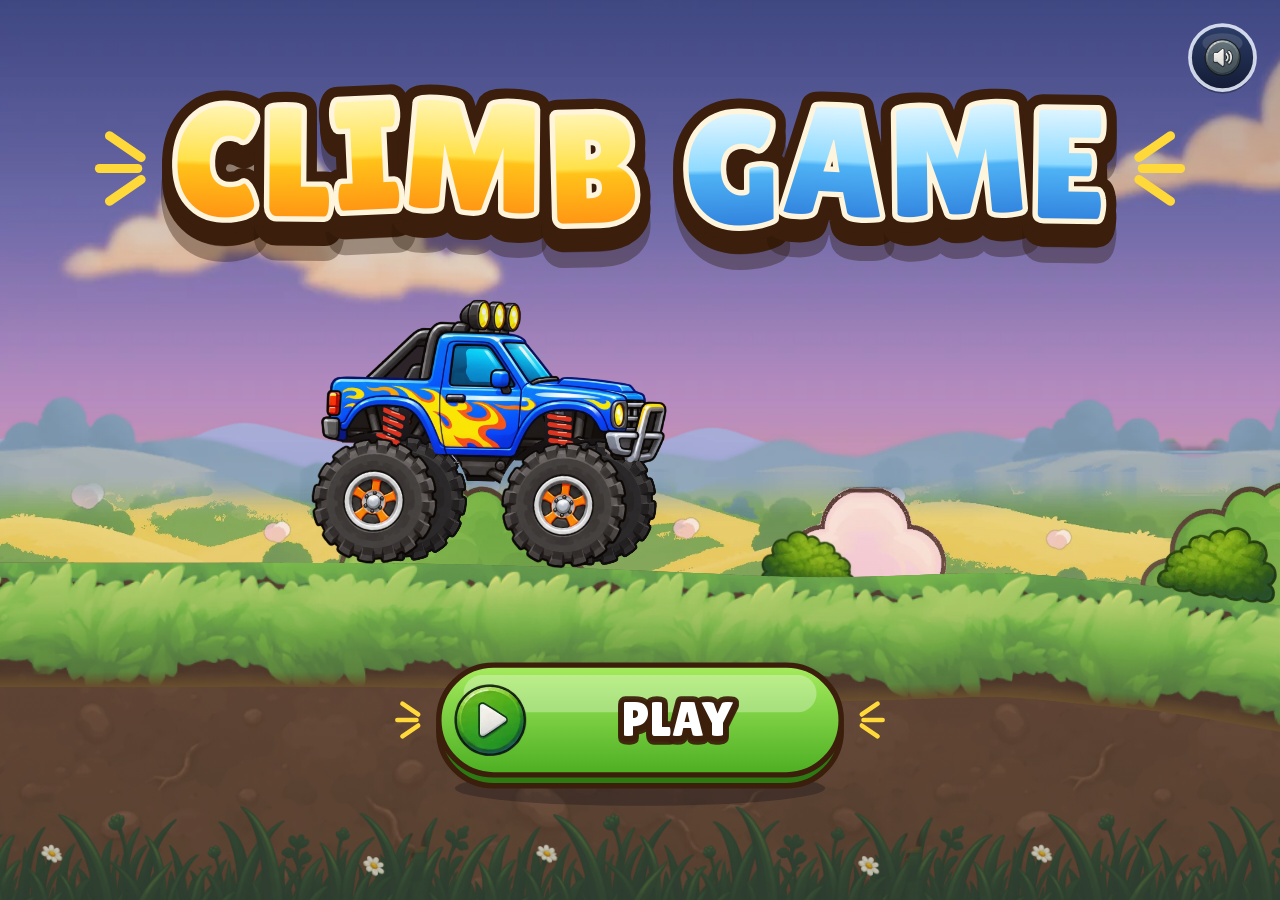
==== commit bd82c09b: "Add tools for generating assets and managing game resources - Implement fire engine sprite generatio" ====
--- a/index.html
+++ b/index.html
@@ -41,10 +41,19 @@
                   filter: drop-shadow(0 .07em 0 #3B1F0C) drop-shadow(0 .12em .06em rgba(40,20,6,.35)); }
   #boot h1 span + span { background-image: linear-gradient(#E4F7FF 0%, #8FDAFF 46%, #4FB2F5 50%, #2A78D8 100%); }
   #boot p { margin: 0; font-size: 14px; opacity: .85; text-shadow: 0 2px 0 rgba(43,33,24,.5); }
+  /* the lesson (learn/), over the game while it plays - see THE LESSON in
+     the GAME module. Fetched unseen (.loading) while the road is being
+     explained, faded up (.up), faded down (.down) when Swifty is done. */
+  #lesson { position: fixed; inset: 0; width: 100%; height: 100%; border: 0; background: #0b1622;
+            display: none; opacity: 0; pointer-events: none; transition: opacity .5s ease; }
+  #lesson.loading { display: block; visibility: hidden; }
+  #lesson.up { display: block; opacity: 1; pointer-events: auto; }
+  #lesson.down { display: block; }
 </style>
 </head>
 <body>
 <canvas id="c"></canvas>
+<iframe id="lesson" title="Distance formula lesson" allow="autoplay"></iframe>
 <div id="boot">
   <h1><span>CLIMB</span><span>GAME</span></h1>
   <div id="bar"><div id="fill"></div></div>
@@ -62,8 +71,8 @@
                     testable: tools/sim_test.js extracts this block verbatim
                     and runs it under Node, so it must not touch the DOM)
      ASSETS         image loading
-     AUDIO          WebAudio engine/tyre/pickup synthesis, no audio files
-     WORLD          deterministic chunked props, pickups, particles
+     AUDIO          WebAudio engine/tyre synthesis, sampled one-shots (sfx.js)
+     WORLD          deterministic chunked props, particles
      RENDER         parallax, terrain ribbon, vehicle assembly, HUD
      GAME           loop, camera, input, screens
    ===================================================================== */
@@ -106,7 +115,7 @@
   return a + (b - a) * (f * f * (3 - 2 * f));
 };
 
-/* Seeded RNG for world decoration (props, pickups) — mulberry32. */
+/* Seeded RNG for world decoration (props) — mulberry32. */
 CG.rng = function (seed) {
   var s = seed >>> 0;
   return function () {
@@ -314,7 +323,7 @@
   function fit(H, k, tan) { return Math.abs(H) * k / (tan || MAX_TAN); }
 
   /* Each builder takes (d, r): d = stage difficulty 0..1, r = seeded rng.
-     Returns { len, h, tags } — tags drive decoration and pickup placement:
+     Returns { len, h, tags } — tags drive decoration:
        rest  flat enough to park on        air   expect the car to leave the ground
        grind sustained traction demand     risk  a real chance of ending the run  */
   var PARTS = CG.PARTS = {
@@ -388,8 +397,7 @@
     },
 
     /* Take-off lip, a hole, a landing ramp. Clear it and you keep your speed;
-       miss it and you drive out of the bottom — slowly, and a checkpoint's
-       worth of fuel poorer. Never a dead end. */
+       miss it and you drive out of the bottom — slowly. Never a dead end. */
     gap: function (d, r) {
       var H = 100 + d * 90, D = 130 + d * 120;
       /* the escape ramp (t 0.55 -> 0.90) carries the whole depth plus the
@@ -528,7 +536,8 @@
     return out;
   }
 
-  Track.build = function (plan, seed, d) {
+  /* `ruler` is how many marks every chasm on the track gets (see Gaps.RULER). */
+  Track.build = function (plan, seed, d, ruler) {
     var rnd = CG.rng((seed >>> 0) || 1), parts = [], cps = [], chasms = [];
     var x = 0, y = 0, cpNext = false, finishX = -1, i, name, p, entry;
     plan = expand(plan);
@@ -543,7 +552,7 @@
                    h: p.h, tags: p.tags || '', cp: false, index: parts.length };
       if (name === 'chasm') {
         part.exact = true;                       // no fine noise: lips sit on the grid
-        part.gap = CG.Gaps.resolve(x, y, entry.c, p, chasms.length);
+        part.gap = CG.Gaps.resolve(x, y, entry.c, p, chasms.length, ruler);
         part.gap.part = parts.length;
         chasms.push(part.gap);
       }
@@ -611,9 +620,16 @@
 
   /* The answer is read off a RULER, one unit at a time, so every chasm's
      distance must be a whole number: a horizontal gap, or a Pythagorean
-     triple laid on its side. RULER_MAX is the longest plank the ruler
-     offers; the longest gap in the game is 13. */
-  Gaps.RULER_MAX = 14;
+     triple laid on its side. The ruler comes in two lengths. RULER is the
+     one stages 1-4 and endless's plain first gap use - the longest gap
+     there is 13 (5-12-13) - and RULER_MAX the long one the big triples
+     need (9-12-15, 8-15-17, 12-16-20). Both run one past the longest gap
+     they serve, so even that gap has a too-long plank to lay. The length
+     is a property of the stage (or of where the gap falls in an endless
+     run), never of the gap: a ruler that ended just past the answer would
+     give it away. */
+  Gaps.RULER = 14;
+  Gaps.RULER_MAX = 21;
 
   /* What the panel and the hint need to know about a chasm. Throws on a
      gap whose distance is not whole — that is an authoring error, and it is
@@ -623,7 +639,7 @@
     var sq = dx * dx + dy * dy, D = Math.round(Math.sqrt(sq));
     if (D * D !== sq) throw new Error('chasm ' + JSON.stringify(gap.a) + '->' + JSON.stringify(gap.b) +
                                       ': distance sqrt(' + sq + ') is not a whole number');
-    if (D > Gaps.RULER_MAX) throw new Error('chasm distance ' + D + ' is longer than the ruler');
+    if (D > gap.ruler) throw new Error('chasm distance ' + D + ' is longer than the ruler (' + gap.ruler + ')');
     return { dx: dx, dy: dy, sq: sq, D: D };
   };
 
@@ -631,10 +647,11 @@
      and the bot all share — everything the question needs, in world space,
      computed once. `x, y` are the part's own origin (world y grows downward,
      grid y grows upward, hence the sign flips); `p` is the PARTS.chasm build
-     (gives gapX/rise/floor); `index` is only used to label the gap. Shared by
-     the stage builder (Track.build) and endless (CG.Endless) so the geometry
+     (gives gapX/rise/floor); `index` is only used to label the gap; `ruler`
+     is how many marks its ruler has (Gaps.RULER by default). Shared by the
+     stage builder (Track.build) and endless (CG.Endless) so the geometry
      math has one home. */
-  Gaps.resolve = function (x, y, spec, p, index) {
+  Gaps.resolve = function (x, y, spec, p, index, ruler) {
     var U = CG.UNIT;
     var ax = x + p.gapX[0], bx = x + p.gapX[1];
     var ay = CG.BASE_Y - y, by = CG.BASE_Y - (y + p.rise);
@@ -644,6 +661,7 @@
       ox: ax - spec[0] * U, oy: ay + spec[1] * U,   // grid origin in world space
       floorY: CG.BASE_Y - (y + p.floor),
       D: Math.hypot(spec[2] - spec[0], spec[3] - spec[1]),
+      ruler: ruler || Gaps.RULER,
       solved: false
     };
     gap.q = Gaps.question(gap);
@@ -668,7 +686,12 @@
      screen allows between the question (and its lines) and the foreground
      grass. Height-bound (a short gap on a wide screen), the spare width
      becomes more plane to the right - up to 4 columns (padR). Pure: the
-     camera frames with it and Gaps.holdFor plans the row with it. */
+     camera frames with it and Gaps.holdFor plans the row with it.
+     MIN_ZOOM is low enough for the tallest plane in the game - 12-16-20,
+     twelve rows of drop plus the margins, with two lines under the
+     question - to fit a 16:9 screen whole: a plane cut off at the top hides
+     the far point's label, which is half the question. */
+  Gaps.MIN_ZOOM = 0.34;
   Gaps.tightFrame = function (gap, left, Wd, Hd, sub) {
     var U = CG.UNIT, r = Gaps.gridRange(gap, 0);
     var right = gap.ox + (r.maxGX + 0.5) * U + 26;
@@ -676,11 +699,11 @@
     var bandT = 100 + 44 * sub, bandB = Hd - 84, padR = 0;
     var zV = (bandB - bandT) / (bottom - top), zH = 0.97 * Wd / (right - left);
     if (zV < zH) {
-      padR = CG.clamp(Math.floor((0.97 * Wd / Math.min(zV, 1.4) - (right - left)) / U), 0, 4);
+      padR = CG.clamp(Math.floor((0.97 * Wd / CG.clamp(zV, Gaps.MIN_ZOOM, 1.4) - (right - left)) / U), 0, 4);
       right += padR * U;
     }
     return { left: left, right: right, top: top, bottom: bottom, bandT: bandT, bandB: bandB, padR: padR,
-             z: CG.clamp(Math.min(0.97 * Wd / (right - left), zV), 0.5, 1.4) };
+             z: CG.clamp(Math.min(0.97 * Wd / (right - left), zV), Gaps.MIN_ZOOM, 1.4) };
   };
 
   /* Where the saw's outfeed (its right-hand end) stands: just clear of the
@@ -817,15 +840,23 @@
    x — the same technique World.features uses for its ramps — spaced to take
    roughly 10-20s at a typical cruising speed, so placement stays a pure
    function of x like everything else here rather than a stateful clock.
-   Gaps come in pairs, in a fixed teaching order that then repeats:
-     1-2  level      both lips at the same height: just count across
-     3-4  uphill     the far lip higher - 5-12-13 is the only triple the truck
-                     can climb (23 deg; 3-4-5 laid uphill is 37 deg)
-     5-6  downhill   the far lip lower - 3-4-5 and 6-8-10 at 37 deg
+   The run opens plain, then meets the triples one at a time:
+     1    level      both lips at the same height: just count across
+     2-7  the intro  3-4-5, 6-8-10, 5-12-13 (up), 9-12-15, 8-15-17 (up),
+                     12-16-20 - one new triple a gap, smallest first
+   and from then on gaps come in pairs, in an order that repeats:
+     level, level    count across
+     uphill x2       5-12-13 or 8-15-17 - the only triples the truck can
+                     climb (23 and 28 deg; the 3-4-5 family is 37 deg)
+     downhill x2     any of the 3-4-5 family, or 8-15-17
+   The plain first gap keeps the short ruler; every gap after it has the
+   long one (CG.Gaps.RULER / RULER_MAX).
    A sloped gap leaves the terrain at a different height than it found it,
    so its exit blend back into the noise is stretched in proportion to that
    step (EXIT_RUN px per px of height), keeping the rejoin drivable instead
-   of a cliff. Every distance is still a whole number.
+   of a cliff - and a triple whose step the road to the next slot could not
+   stretch to EXIT_MIN is not picked there. Every distance is still a whole
+   number.
    A run opens with FREE PLAY: until the game calls E.begin(x) there are no
    chasms at all, just the rolling noise. begin() anchors slot 0 LEAD px
    ahead of the car - past everything already sampled or dressed - and every
@@ -844,15 +875,38 @@
   var DX_EARLY = [3, 4, 5];
   var DX_LATE = [3, 4, 5, 6, 7, 8, 9, 10];
   var ORDER = ['level', 'level', 'up', 'up', 'down', 'down'];
-  var UP = [[12, 5]];                       // [dx, dy] in grid units
-  var DOWN = [[4, -3], [8, -6]];
+  /* [dx, dy] in grid units. Slot 0 is the plain one - level, count across,
+     on the short ruler - and the next six bring in the triples one per gap,
+     smallest hypotenuse first, the order the stages teach them in. They sit
+     on a fixed beat (no jitter, see slotX0), so even 12-16-20's 864px step
+     gets a full slot of road to climb back to the noise. Only then does
+     ORDER start repeating, every triple in the pools - 8-15-17 both ways,
+     the 3-4-5 family down only (see the triple table over CG.Stages). The
+     first entry of each pool is the gentlest, and always fits (see fits()
+     in slot). */
+  var INTRO = [[4, -3], [8, -6], [12, 5], [12, -9], [15, 8], [16, -12]];
+  var CYCLE0 = INTRO.length + 1;            // the first slot of the repeating ORDER
+  /* THE MISSION. A run is the plain gap and the six triples - MISSION
+     questions - and then the finish: FINISH_RUN px of open road past the
+     last far lip (a few seconds' drive, so the last crossing is savoured),
+     a chequered gate, and YOU DID IT. No slot is laid past it; the repeating
+     ORDER below is what a longer run would draw from. */
+  E.MISSION = CYCLE0;
+  E.FINISH_RUN = 2600;
+  var UP = [[12, 5], [15, 8]];
+  var DOWN = [[4, -3], [8, -6], [12, -9], [15, -8], [16, -12]];
   E.EXIT_RUN = 9;          // adds at most ~9 deg on top of the noise's own slope
+  /* ...and never less than this, whatever the jitter left: a big triple
+     only goes where there is road enough after it to climb (or roll) back
+     to the noise - 12-16-20 leaves the truck 864px below where it found it */
+  E.EXIT_MIN = 5.5;
 
   E.reset = function (seed) {
     E.seed = seed | 0 || 1;
     E.chasms = [];
     E.cache = {};
     E.origin = null;               // no chasms until begin()
+    E.finishX = 0;                 // known once the last slot is resolved
   };
   /* End of free play: the first gap goes in a short drive ahead of x. */
   E.begin = function (x) {
@@ -861,7 +915,7 @@
   E.reset(1);
 
   function dxFor(k, salt, lastDx) {
-    var pool = k < ORDER.length ? DX_EARLY : DX_LATE;
+    var pool = k < CYCLE0 ? DX_EARLY : DX_LATE;
     var idx = Math.floor(CG.hash1(k, salt + 1) * pool.length);
     var dx = pool[idx];
     if (dx === lastDx && pool.length > 1) dx = pool[(idx + 1) % pool.length];
@@ -871,8 +925,9 @@
   function saltOf(k) { return (E.seed * 7919 + k * 104729) | 0; }
   function slotX0(k) {
     /* slot 0 sits exactly at the anchor: jittering it earlier could land it
-       on ground the player has already seen */
-    return E.origin + k * E.SPACING + (k ? (CG.hash1(k, saltOf(k)) * 2 - 1) * E.JITTER : 0);
+       on ground the player has already seen. The intro, and the slot after
+       it (whose start bounds the last intro gap's exit), keep the beat. */
+    return E.origin + k * E.SPACING + (k > CYCLE0 ? (CG.hash1(k, saltOf(k)) * 2 - 1) * E.JITTER : 0);
   }
 
   /* Resolve slot k into a gap object, memoized. A pure function of (seed, k)
@@ -882,23 +937,38 @@
   function slot(k) {
     var g = E.cache[k];
     if (g) return g;
-    var salt = saltOf(k), x0 = slotX0(k);
-    var kind = ORDER[k % ORDER.length], dx, dy = 0;
+    if (k >= E.MISSION) return null;          // the road past the finish is plain noise
+    var salt = saltOf(k), x0 = slotX0(k), j = k - CYCLE0;
+    var kind = k === 0 ? 'level' : j < 0 ? (INTRO[k - 1][1] > 0 ? 'up' : 'down') : ORDER[j % ORDER.length];
+    var dx, dy = 0;
     if (kind === 'level') {
       dx = dxFor(k, salt, k > 0 ? slot(k - 1).dx : 0);
+    } else if (j < 0) {
+      dx = INTRO[k - 1][0]; dy = INTRO[k - 1][1];
     } else {
-      var pool = kind === 'up' ? UP : DOWN;
+      /* a triple fits if the road the jitter left before the next slot is
+         EXIT_MIN runs of the step it would leave back to the noise - the
+         same room and step as the exit blend below, worked out for it */
+      var W = CG.CHASM, nextX0 = slotX0(k + 1), base0 = CG.Terrain.rawElevation(x0);
+      var fits = function (t, i) {
+        var endX = x0 + W.APP + t[0] * CG.UNIT + W.RUN, room = nextX0 - E.BLEND - endX - 40;
+        return !i || room >= Math.abs(base0 + t[1] * CG.UNIT - CG.Terrain.rawElevation(endX)) * E.EXIT_MIN;
+      };
+      var pool = (kind === 'up' ? UP : DOWN).filter(fits);
       /* the two gaps of a pair take different triples where there is a choice */
-      var pick = (Math.floor(CG.hash1(k >> 1, saltOf(k & ~1) + 3) * pool.length) + (k & 1)) % pool.length;
+      var pick = (Math.floor(CG.hash1(j >> 1, saltOf(k - (j & 1)) + 3) * pool.length) + (j & 1)) % pool.length;
       dx = pool[pick][0]; dy = pool[pick][1];
     }
-    /* the grid origin wanders a little, so the coordinates are not always (0, 0) */
+    /* the grid origin wanders a little, so the coordinates are not always
+       (0, 0) - and a tall gap keeps it between its lips, where it costs the
+       plane no rows (a row outside them is one the camera cannot spare) */
     var ox = -Math.floor(CG.hash1(k, salt + 5) * Math.min(dx, 4)) | 0;
     var oy = Math.floor(CG.hash1(k, salt + 7) * 3) - 1;
+    if (Math.abs(dy) > 6) oy += Math.round(-dy / 2);
     var spec = [ox, oy, ox + dx, oy + dy];
     var p = CG.PARTS.chasm(0, CG.rng(salt >>> 0), spec);
     var base = CG.Terrain.rawElevation(x0);        // frozen baseline this slot joins from
-    var gap = CG.Gaps.resolve(x0, base, spec, p, k);
+    var gap = CG.Gaps.resolve(x0, base, spec, p, k, k === 0 ? CG.Gaps.RULER : CG.Gaps.RULER_MAX);
     gap.dx = dx; gap.kind = kind; gap.slotX0 = x0; gap.slotLen = p.len; gap.slotBase = base; gap.slotPart = p;
     /* the step between where the gap leaves the ground and where the noise is,
        faded out over a run long enough to drive - but never into the next gap */
@@ -908,6 +978,7 @@
     gap.exitBlend = Math.max(E.BLEND, Math.min(room, Math.abs(gap.exitOff) * E.EXIT_RUN));
     E.cache[k] = gap;
     E.chasms.push(gap);
+    if (k === E.MISSION - 1) E.finishX = gap.bx + E.FINISH_RUN;
     return gap;
   }
 
@@ -916,7 +987,7 @@
   E.ensure = function (uptoX) {
     if (E.origin === null) return;
     var k = E.chasms.length;
-    while (E.origin + k * E.SPACING - E.JITTER <= uptoX + E.ENSURE_AHEAD) { slot(k); k++; }
+    while (k < E.MISSION && E.origin + k * E.SPACING - E.JITTER <= uptoX + E.ENSURE_AHEAD) { slot(k); k++; }
   };
 
   function slotHeight(g, x) {
@@ -940,6 +1011,7 @@
     var k0 = Math.max(0, Math.floor((x - E.origin) / E.SPACING) - 1), k, g;
     for (k = k0; k <= k0 + 2; k++) {
       g = slot(k);
+      if (!g) break;
       if (x >= g.slotX0 - E.BLEND && x <= g.slotX0 + g.slotLen + g.exitBlend) return slotHeight(g, x);
     }
     return null;
@@ -1352,12 +1424,9 @@
     car: 'vehicle/truck_body.webp',
     wheel: 'vehicle/truck_wheel.webp',
     well: 'vehicle/truck_well.webp',
-    coin: 'pickups/coin_sheet.webp',
-    fuel: 'pickups/fuel_can.webp',
-    gem: 'pickups/gem.webp',
-    boost: 'pickups/boost.webp',
     star: 'pickups/star.webp',
     heart: 'pickups/heart.webp',
+    panel: 'ui/instruction_panel.webp',   // the instruction plate: cream, navy rim, hazard tabs (9-slice, R.plate)
     dust: 'fx/dust_sheet.webp',
     smoke: 'fx/smoke_sheet.webp',
     bush: 'props/bush.webp',
@@ -1389,9 +1458,8 @@
     soundOff: 'ui/icon_sound_off.webp'
   };
 
-  /* Sprite-sheet layout, measured by tools/build_assets.py. */
+  /* Sprite-sheet layout: frames per strip and the square frame size. */
   CG.SHEETS = {
-    coin: { frames: 8, frame: 192 },
     dust: { frames: 5, frame: 172 },
     smoke: { frames: 5, frame: 152 },
     chips: { frames: 4, frame: 96 },     // not animated: one particle per frame
@@ -1478,9 +1546,11 @@
 })(CG);
 
 /* =================================== AUDIO ==================================
-   Everything is synthesised — there are no audio files in the project. The
-   engine is two detuned saws through a lowpass whose cutoff and pitch track
-   wheel speed; tyre noise is filtered white noise gated by slip.            */
+   The engine and the tyres are instruments, synthesised live: two detuned
+   saws through a lowpass whose cutoff and pitch track wheel speed, and
+   filtered white noise gated by slip. One-shots are recordings where a
+   recording is better (assets/audio/sfx.js, embedded so file:// works — see
+   docs/AUDIO.md) and synthesised otherwise.                                 */
 (function (CG) {
   'use strict';
   var A = CG.Audio = {
@@ -1501,7 +1571,7 @@
     if (!AC) return;
     var ctx = A.ctx = new AC();
     A.master = ctx.createGain();
-    A.master.gain.value = A.muted ? 0 : 0.9;
+    A.master.gain.value = A.muted || A.ducked ? 0 : 0.9;
     A.master.connect(ctx.destination);
 
     /* --- engine ------------------------------------------------------- */
@@ -1540,7 +1610,7 @@
 
   /* ------------------------------------------------------------ embedded
      Recorded cues that must work over file://, where fetch() is refused:
-     base64 WAV, trimmed, looped and levelled by tools/import_sfx.py into
+     base64 Ogg Opus, trimmed, looped and levelled by tools/import_sfx.py into
      assets/audio/sfx.js, which index.html loads as a plain <script> (that
      still works off the disk). A cue missing from it - or the whole file -
      keeps its synthesised version. Sources: art_src/audio/SOURCES.md. */
@@ -1591,6 +1661,47 @@
       v.src.stop(t + 0.3);
     }
     A.screechV = null;
+  };
+
+  /* THE STOP AT A CHASM, in two cues. brakeGrab is the instant the driver
+     stands on the brake: the tyre screech (one voice, above) with the tyres
+     scrubbing to a halt on gravel under it - a second held voice, so a
+     truck that stands sooner than the recording runs is not still skidding
+     on the spot. brakeStop is the instant it stands: both voices let go,
+     the air brakes hiss off, and a thud goes through the chassis. */
+  A.brakeGrab = function (level) {
+    if (!A.ready || A.muted) return;
+    var t = A.ctx.currentTime;
+    if (!A.screech(level)) burst(t, 0.55, 3400, 0.28, 4);
+    A.skidRelease();
+    var b = A.embedded.skid;
+    if (!b) return;
+    var src = A.ctx.createBufferSource(), g = A.ctx.createGain();
+    src.buffer = b;
+    src.playbackRate.value = 0.96 + 0.1 * level + (Math.random() - 0.5) * 0.04;
+    g.gain.value = SAMPLED.skid * (0.7 + 0.3 * level);
+    src.connect(g); g.connect(A.master);
+    src.start(t);
+    A.skidV = { src: src, g: g, end: t + b.duration / src.playbackRate.value };
+  };
+  A.skidRelease = function () {
+    var v = A.skidV;
+    if (!v || !A.ctx) return;
+    var t = A.ctx.currentTime;
+    if (t < v.end) {
+      v.g.gain.cancelScheduledValues(t);
+      v.g.gain.setTargetAtTime(0, t, 0.05);
+      v.src.stop(t + 0.25);
+    }
+    A.skidV = null;
+  };
+  A.brakeStop = function (level) {
+    if (!A.ready || A.muted) return;
+    var t = A.ctx.currentTime;
+    A.screechRelease(); A.skidRelease();
+    if (!playSample('airbrake', { gain: 0.7 + 0.3 * level })) burst(t + 0.04, 0.7, 5200, 0.14, 0.8);
+    burst(t, 0.28, 520, 0.16 + 0.2 * level, 2);          // the chassis settling on its springs
+    ping(72, t, 0.32, 0.2, 'sine');
   };
 
   /* ---------------------------------------------------------------- pack
@@ -1671,7 +1782,13 @@
 
   A.setMuted = function (m) {
     A.muted = m;
-    if (A.master) A.master.gain.value = m ? 0 : 0.9;
+    if (A.master) A.master.gain.value = m || A.ducked ? 0 : 0.9;
+  };
+  /* the game's sound under an overlay (the lesson): out, and back to
+     whatever the mute says */
+  A.duck = function (on) {
+    A.ducked = !!on;
+    if (A.master) A.master.gain.value = A.muted || A.ducked ? 0 : 0.9;
   };
 
   /* Continuous engine + tyre state, called every frame. */
@@ -1714,7 +1831,7 @@
      cue that repeats (the tick, once per unit) from sounding pasted; opt.rate
      pitches it (the tick climbs as the count goes up), opt.gain scales it. */
   var SAMPLED = { lever: 0.5, tick: 0.34, chop: 0.55, plank: 0.6, slam: 0.85, poof: 0.6,
-                  sink: 0.5, bump: 0.45 };
+                  sink: 0.5, bump: 0.45, skid: 0.75, airbrake: 0.7 };
   function playSample(name, opt) {
     var b = A.embedded[name];
     if (!b) return false;
@@ -1743,10 +1860,11 @@
       case 'crash': burst(t, 0.75, 1800, 0.42, 1.2); ping(90, t, 0.5, 0.3, 'sawtooth');
                     ping(60, t + 0.08, 0.6, 0.25, 'square'); break;
       case 'flip':  [660, 880, 1100, 1320].forEach(function (f, i) { ping(f, t + i * 0.06, 0.2, 0.14, 'triangle'); }); break;
-      case 'click': ping(760, t, 0.06, 0.16, 'triangle'); break;
+      case 'click': ping(760 * ((opt && opt.rate) || 1), t, 0.06, 0.16, 'triangle'); break;
       case 'over':  [520, 440, 350, 260].forEach(function (f, i) { ping(f, t + i * 0.13, 0.3, 0.18, 'triangle'); }); break;
-      /* checkpoint: a short rising pair — heard mid-drive, so it has to cut
-         through the engine without startling. */
+      /* the question arriving (and the end of free play): a short rising
+         pair — heard over the idling engine, so it has to cut through
+         without startling. */
       case 'check': ping(740, t, 0.1, 0.17, 'triangle'); ping(1110, t + 0.08, 0.2, 0.18, 'triangle');
                     burst(t, 0.18, 2400, 0.08, 1); break;
       /* stage clear: a major arpeggio with a held top note */
@@ -1777,9 +1895,10 @@
       case 'go':    ping(660, t, 0.1, 0.16, 'triangle'); ping(990, t + 0.1, 0.22, 0.18, 'triangle'); break;
       /* a wrong plank revealing itself */
       case 'wrong': ping(300, t, 0.18, 0.2, 'square'); ping(210, t + 0.14, 0.3, 0.2, 'square'); break;
-      /* the auto-brake grabbing hard at a chasm: a tyre screech and a thud */
-      case 'brake': if (!A.screech(1)) burst(t, 0.55, 3400, 0.28, 4);
-                    ping(130, t, 0.4, 0.22, 'sawtooth'); break;
+      /* a heart lost: two soft falling notes, under the tumble */
+      case 'heart': ping(560, t, 0.16, 0.14, 'triangle'); ping(420, t + 0.12, 0.28, 0.14, 'triangle'); break;
+      /* the auto-brake grabbing hard at a chasm (see A.brakeGrab / brakeStop) */
+      case 'brake': A.brakeGrab(1); break;
     }
   };
 
@@ -1853,10 +1972,10 @@
 })(CG);
 
 /* =================================== WORLD ==================================
-   Props and pickups live in 800px chunks generated on demand from a seeded
-   RNG, so the decorated world is as endless and as deterministic as the
-   terrain under it. Collected pickups are remembered by id, which stops the
-   player from farming a coin run by reversing over it.                      */
+   Props live in 800px chunks generated on demand from a seeded RNG, so the
+   decorated world is as endless and as deterministic as the terrain under
+   it. Nothing on the road is collectable: the only thing to reach is the
+   next chasm.                                                               */
 (function (CG) {
   'use strict';
   var CHUNK = 800;
@@ -1865,7 +1984,7 @@
      so anything short of ~420 can end up drawn through the car on the first
      frame the player sees — which is what a ramp under the title car was. */
   var START_CLEAR = 480;
-  /* no prop or pickup inside this many px of a chasm's hold point / far lip:
+  /* no prop inside this many px of a chasm's hold point / far lip:
      the camera frames the question about this wide, and nothing in that
      frame should be anything but the question */
   var FRAME_CLEAR = 420;
@@ -1880,9 +1999,6 @@
      truck and the question for the eye. The sprites stay in LIST for stage
      dressing. */
   var PROP_BAG = ['bush', 'bush', 'bush', 'rock', 'rock', 'log'];
-  var PICK_H = { coin: 34, fuel: 46, gem: 34, boost: 44, star: 40, heart: 34 };
-  var PICK_R = { coin: 24, fuel: 30, gem: 24, boost: 28, star: 28, heart: 24 };
-  CG.PICK_H = PICK_H;
 
   var W = CG.World = {
     seed: 1,
@@ -1905,7 +2021,7 @@
     },
 
     /* Inside a chasm's stop zone, pit or far lip nothing random may land: a
-       bush on the lip hides the plotted point, a coin in the pit is a lure. */
+       bush on the lip would hide the plotted point. */
     blocked: function (x) {
       var tr = this.track, p = tr && tr.at(x);
       if (p && p.gap) return x > p.gap.stopX - FRAME_CLEAR && x < p.gap.bx + FRAME_CLEAR;
@@ -1930,99 +2046,22 @@
                      flip: rnd() < 0.4, back: rnd() < 0.35 });
       }
 
-      /* ---- pickups ---- */
-      var id = 0;
-      function add(type, x, y) {
-        picks.push({ type: type, x: x, y: y, id: ci + ':' + (id++),
-                     ph: rnd() * 6.28, r: PICK_R[type] });
-      }
-
-      /* ---- pathway-driven placement ----------------------------------
-         On a stage the reward follows the authored parts instead of the dice:
-         a coin arc traces the line through every jump, a gem sits on the far
-         side of the risky ones, and every checkpoint carries its own fuel can
-         so the fuel budget is a route decision rather than a lottery. */
-      var tr = this.track, k, cx, part, px, py, f;
-      /* ---- chasm dressing: three coins on the far side as the reason to get
-         across - placed past the edge of the question's frame, so they are
-         found on the way out rather than competing with the plotted points.
-         The warning sign and the rocks on each lip are gone: the auto-brake
-         and the push-in announce the gap, and the rocks sat right behind the
-         points.
-         Shared by stage (tr.chasms) and endless (CG.Endless). ---- */
-      function dressChasm(g) {
-        var i2, px2;
-        for (i2 = 0; i2 < 3; i2++) {
-          px2 = g.bx + FRAME_CLEAR + 40 + i2 * 56;
-          if (px2 >= x0 && px2 < x0 + CHUNK) add('coin', px2, t.ground(px2) - 60);
-        }
-      }
-      if (!tr) CG.Endless.forRange(x0 - 400, x0 + CHUNK + 400, dressChasm);
+      /* ---- no pickups. Coins, fuel cans, gems, boosts, stars and spare
+         hearts have all gone: each was one more thing to read and chase on
+         a road whose only point is the next question. `picks` stays as an
+         empty list so the chunk's shape is unchanged. ---- */
+      var tr = this.track, k, cx;
       if (tr) {
+        /* a stage keeps its checkpoint flags: the one pacing beat on a long
+           pathway, and now only a landmark */
         for (k = 0; k < tr.cps.length; k++) {
           cx = tr.cps[k];
           if (cx < x0 || cx >= x0 + CHUNK) continue;
           s = t.gsample(cx);
           props.push({ kind: 'flagCheck', x: cx, y: s.y, ang: s.ang, h: 108,
                        flip: false, back: false, marker: k + 1, cp: true });
-          add('fuel', cx + 150, t.ground(cx + 150) - 56);
-        }
-        for (k = 0; k < tr.chasms.length; k++) dressChasm(tr.chasms[k]);
-        part = tr.at(x0);
-        for (k = part ? part.index : tr.parts.length; k < tr.parts.length; k++) {
-          part = tr.parts[k];
-          if (part.x0 >= x0 + CHUNK) break;
-          if (part.x0 < x0) continue;                  // placed by an earlier chunk
-          if (part.x0 > tr.finishX) break;             // nothing past the line
-          var air = part.tags.indexOf('air') >= 0;
-          var risk = part.tags.indexOf('risk') >= 0;
-          var grind = part.tags.indexOf('grind') >= 0;
-          if (air) {
-            /* an arc of coins along the flight path, starting at the lip */
-            var n2 = 6, t0 = 0.42, t1 = 0.86;
-            for (i = 0; i < n2; i++) {
-              f = i / (n2 - 1);
-              px = part.x0 + part.len * CG.lerp(t0, t1, f);
-              py = t.ground(px) - 70 - Math.sin(f * Math.PI) * 120;
-              add('coin', px, Math.min(py, t.ground(px) - 60));
-            }
-          }
-          if (risk) {
-            px = part.x0 + part.len * 0.78;
-            add('gem', px, t.ground(px) - 66);
-          }
-          if (grind) {
-            px = part.x0 + part.len * 0.08;
-            add('boost', px, t.ground(px) - 58);
-          }
         }
       }
-      /* nothing is placed past the finish line — the run-out is for stopping */
-      var pastLine = this.track ? x0 > this.track.finishX - 200 : false;
-      if (!pastLine && ci > 0 && rnd() < 0.72) {              // a run of coins
-        var n = 4 + Math.floor(rnd() * 4), gap = 52 + rnd() * 18;
-        var sx = x0 + 60 + rnd() * (CHUNK - n * gap - 120);
-        var lift = 46 + rnd() * 46, arc = rnd() < 0.4 ? 62 : 0;
-        for (i = 0; i < n; i++) {
-          x = sx + i * gap;
-          var f = i / (n - 1);
-          if (this.blocked(x)) continue;
-          add('coin', x, t.ground(x) - lift - Math.sin(f * Math.PI) * arc);
-        }
-      }
-      /* Endless drip-feeds fuel every 5 chunks. A stage does not: its cans sit
-         at the checkpoints, so the tank is a route budget the stage is tuned
-         around rather than a lottery. */
-      var W2 = this;
-      function addFree(type, x, dy) { if (!W2.blocked(x)) add(type, x, t.ground(x) - dy); }
-      if (!pastLine && ci > 1 && ci % (this.track ? 12 : 5) === 1) {
-        addFree('fuel', x0 + 200 + rnd() * 400, 56);
-      }
-      /* Coins, fuel and hearts only. Gems and stars were coins in disguise
-         (+25, +50) and a boost fired the truck at the next chasm behind a
-         full-screen flash: three more things to read, none of them the
-         point. The stage pathways above still place their own. */
-      if (!pastLine && ci > 4 && rnd() < 0.07) addFree('heart', x0 + rnd() * CHUNK, 58);
 
       /* ---- hedgerow: a few more bushes just behind the ridge, so the painted
          tree row behind them never lines up with itself twice. They are WORLD
@@ -3027,9 +3066,9 @@
   /* ----------------------------------------------------------- finish gate */
   /* Drawn, not sprited: it has to stay crisp at any zoom and it is the single
      most important thing on the track to be able to read from far away. */
-  R.drawFinish = function (track, time) {
-    if (!track) return;
-    var c = R.ctx, z = R.cam.z, x = track.finishX;
+  R.drawFinish = function (x, time) {
+    if (!x) return;
+    var c = R.ctx, z = R.cam.z;
     if (x < R.cam.x - (R.W / 2 + 300) / z || x > R.cam.x + (R.W / 2 + 300) / z) return;
     var gy = CG.Terrain.ground(x), sxp = R.sx(x), syp = R.sy(gy);
     var h = 240 * z, w = 150 * z, post = 13 * z, band = 52 * z;
@@ -3056,38 +3095,6 @@
     c.restore();
   };
 
-  /* ---------------------------------------------------------------- pickups */
-  R.drawPickups = function (time) {
-    var c = R.ctx, z = R.cam.z;
-    var wl = R.cam.x - (R.W / 2 + 90) / z, wr = R.cam.x + (R.W / 2 + 90) / z;
-    var sheet = CG.SHEETS.coin;
-    CG.World.each(wl, wr, function (ch) {
-      for (var i = 0; i < ch.picks.length; i++) {
-        var p = ch.picks[i];
-        if (p.x < wl - 60 || p.x > wr + 60 || CG.World.isTaken(p.id)) continue;
-        var bob = Math.sin(time * 2.4 + p.ph) * 5;
-        var sx = R.sx(p.x), sy = R.sy(p.y) + bob * z;
-        var h = CG.PICK_H[p.type] * z;
-        if (p.type === 'coin') {
-          var im = CG.img.coin;
-          if (!im) continue;
-          var fr = Math.floor(time * 11 + p.ph * 3) % sheet.frames;
-          c.drawImage(im, fr * sheet.frame, 0, sheet.frame, sheet.frame,
-                      sx - h / 2, sy - h / 2, h, h);
-        } else {
-          var im2 = CG.img[p.type];
-          if (!im2) continue;
-          var w = h * (im2.width / im2.height);
-          /* soft glow so pickups read against busy grass — one pre-rendered
-             sprite, rather than a fresh radial gradient per pickup per frame */
-          var gl = R.glow();
-          var gs = h * 1.9;
-          c.drawImage(gl, sx - gs / 2, sy - gs / 2, gs, gs);
-          c.drawImage(im2, sx - w / 2, sy - h / 2, w, h);
-        }
-      }
-    });
-  };
 
   R.glow = function () {
     if (R.cache.glow) return R.cache.glow;
@@ -3175,6 +3182,29 @@
     R.roundRect(x + 5, y + 4, w - 10, h * 0.42, Math.max(0, r - 4));
     c.fillStyle = 'rgba(255,255,255,0.4)'; c.fill();
     c.restore();
+  };
+
+  /* THE INSTRUCTION PLATE (assets/ui/instruction_panel.webp): a cream board
+     in a navy rim with two screws at the top and hazard-striped tabs at the
+     bottom corners - the machine's own livery, so the road's instructions
+     read as part of its kit. Drawn as a 9-slice so it takes any width and
+     height: the corners keep their shape at scale k (= h / the art's
+     height), the edges and the middle stretch. Falls back to the glass
+     pill until the art is in. PLATE.text is where the words go: the cream
+     between the screws and the bottom step, as fractions of the height. */
+  var PLATE = { L: 364, R: 345, T: 190, B: 213, W: 1969, H: 533, text: { top: 0.09, bottom: 0.82 } };
+  R.PLATE = PLATE;
+  R.plate = function (x, y, w, h) {
+    var im = CG.img.panel, c = R.ctx;
+    if (!im) { R.glass(x, y, w, h, Math.min(22, h * 0.3)); return; }
+    var k = h / PLATE.H, L = PLATE.L * k, Rw = PLATE.R * k, T = PLATE.T * k, B = PLATE.B * k;
+    var midW = Math.max(1, w - L - Rw), midH = Math.max(1, h - T - B);
+    var sx = [0, PLATE.L, PLATE.W - PLATE.R, PLATE.W], sy = [0, PLATE.T, PLATE.H - PLATE.B, PLATE.H];
+    var dx = [x, x + L, x + L + midW, x + w], dy = [y, y + T, y + T + midH, y + h];
+    for (var i = 0; i < 3; i++) for (var j = 0; j < 3; j++) {
+      c.drawImage(im, sx[i], sy[j], sx[i + 1] - sx[i], sy[j + 1] - sy[j],
+                  dx[i], dy[j], dx[i + 1] - dx[i] + (i < 2 ? 0.6 : 0), dy[j + 1] - dy[j] + (j < 2 ? 0.6 : 0));
+    }
   };
 
   /* A little blue ruler, tilted, for the question pill. */
@@ -3591,18 +3621,24 @@
 
   /* on the paper: an orange span, a blue up-leg, leg numbers on a sheet-coloured halo */
   var SPAN_COL = X_COL, LEG_Y = '#2F6FE0', HALO_DARK = 'rgba(246,242,255,0.95)';
-  R.drawGapPoints = function (gap, alpha, legs, bAlpha) {
-    var aA = alpha, aB = bAlpha === undefined ? alpha : bAlpha;
+  /* `o` is what is up, each 0..1: the beads (a, b), their coordinate labels
+     (la, lb), the light on a label as it lands (ha, hb), the dashed span
+     between the points (span), and whether the hint's legs are drawn. The
+     beads and labels outlive the plane: they stay while the plank is cut
+     and fitted between them. */
+  R.drawGapPoints = function (gap, o) {
+    var aA = o.a, aB = o.b;
     if (!gap || Math.max(aA, aB) <= 0.01) return;
     var c = R.ctx, z = R.cam.z;
     var ax = R.sx(gap.ax), ay = R.sy(gap.ay), bx = R.sx(gap.bx), by = R.sy(gap.by);
     var rpx = 1 / (R.cssK || 1);
     var lw = CG.clamp(3.5 * z, Math.max(3, 2.2 * rpx), Math.max(4.5, 2.2 * rpx));
     var dash = [CG.clamp(12 * z, 9, 14) * Math.max(1, rpx * 0.6), CG.clamp(8 * z, 6, 10) * Math.max(1, rpx * 0.6)];
+    var legs = o.legs, spanA = Math.min(aA, aB) * (o.span === undefined ? 1 : o.span);
     c.save();
-    c.globalAlpha = Math.min(aA, aB);
+    c.globalAlpha = spanA;
     c.lineCap = 'round';
-    if (legs) {
+    if (legs && spanA > 0.01) {
       /* the hint: the right triangle under the plank's line - across in
          orange, up in blue - each leg measured */
       var q = gap.q, cx = bx, cy = ay;              // the corner under B, level with A
@@ -3614,18 +3650,21 @@
       if (ll[1]) haloText(ll[1].t, ll[1].x, ll[1].y, ll[1].s, LEG_Y, 'center', HALO_DARK);
     }
     /* THE SPAN TO MEASURE: a dashed line from point to point - the plank's
-       own line, which is what the question asks the length of */
-    c.setLineDash(dash); c.lineWidth = lw; c.strokeStyle = SPAN_COL;
-    c.beginPath(); c.moveTo(ax, ay); c.lineTo(bx, by); c.stroke();
-    c.setLineDash([]);
+       own line, which is what the question asks the length of. It goes
+       with the plane once the answer is in: the plank takes its place. */
+    if (spanA > 0.01) {
+      c.setLineDash(dash); c.lineWidth = lw; c.strokeStyle = SPAN_COL;
+      c.beginPath(); c.moveTo(ax, ay); c.lineTo(bx, by); c.stroke();
+      c.setLineDash([]);
+    }
     c.lineCap = 'butt';
 
     /* the two points land one after the other, each with a little bounce, so
        the question builds itself in front of the player rather than appearing
-       fully formed */
-    [[ax, ay, gap.a, aA, 'a'], [bx, by, gap.b, aB, 'b']].forEach(function (p) {
+       fully formed; their coordinates follow, each lighting up as it lands */
+    [[ax, ay, gap.a, aA, 'a', o.la, o.ha], [bx, by, gap.b, aB, 'b', o.lb, o.hb]].forEach(function (p) {
       if (p[3] <= 0.01) return;
-      var lb = R.labelBox(gap, p[4]), r = lb.r;
+      var lb = R.labelBox(gap, p[4]), r = lb.r, la = p[5] === undefined ? p[3] : p[5], hi = p[6] || 0;
       c.save();
       c.globalAlpha = p[3];
       var pop = 1 + 0.4 * Math.sin(Math.min(1, p[3]) * Math.PI);
@@ -3641,10 +3680,27 @@
       sg.addColorStop(0, '#FFC874'); sg.addColorStop(1, X_COL);
       c.fillStyle = sg; c.fill();
       c.lineWidth = Math.max(1.2, r * 0.14); c.strokeStyle = '#E07F00'; c.stroke();
-      /* its coordinates: deep purple on a white pill edged in violet */
+      c.restore();
+      if (la <= 0.01) return;
+      /* its coordinates: deep purple on a white pill edged in violet, landing
+         with a pop of its own and lit in orange for a moment - the thing to
+         read is here */
+      c.save();
+      c.globalAlpha = p[3] * la;
+      var lp = 1 + 0.5 * Math.sin(Math.min(1, la) * Math.PI);
+      c.translate(lb.x, lb.y); c.scale(lp, lp); c.translate(-lb.x, -lb.y);
+      if (hi > 0.01) {
+        var hw = lb.w + 10 + 8 * hi, hh = lb.h + 10 + 8 * hi;
+        c.save();
+        c.shadowColor = 'rgba(255,159,28,' + (0.9 * hi).toFixed(3) + ')'; c.shadowBlur = 22 * hi + 6;
+        R.roundRect(lb.x - hw / 2, lb.y - hh / 2, hw, hh, hh * 0.4);
+        c.lineWidth = Math.max(2, lb.fs * 0.14); c.strokeStyle = 'rgba(255,175,60,' + (0.85 * hi).toFixed(3) + ')';
+        c.stroke();
+        c.restore();
+      }
       R.roundRect(lb.x - lb.w / 2, lb.y - lb.h / 2, lb.w, lb.h, lb.h * 0.32);
       c.fillStyle = 'rgba(255,255,255,0.96)'; c.fill();
-      c.lineWidth = Math.max(1.5, lb.fs * 0.1); c.strokeStyle = LABEL_EDGE; c.stroke();
+      c.lineWidth = Math.max(1.5, lb.fs * 0.1); c.strokeStyle = hi > 0.01 ? 'rgba(255,159,28,' + (0.45 + 0.55 * hi).toFixed(3) + ')' : LABEL_EDGE; c.stroke();
       c.font = R.font(lb.fs, false, 800);
       c.textAlign = 'center'; c.textBaseline = 'middle';
       c.fillStyle = COORD_TEXT; c.fillText(R.pair(p[2]), lb.x, lb.y + lb.fs * 0.04);
@@ -4074,7 +4130,7 @@
     c.fillText(str, x, y);
   };
 
-  /* Small caps label, tracked out: DISTANCE, COINS EARNED, BEST. */
+  /* Small caps label, tracked out: PLANKS, "4 planks fitted this run". */
   R.label = function (str, x, y, size, fill, align) {
     var c = R.ctx;
     c.save();
@@ -4167,8 +4223,8 @@
     return total;
   };
 
-  /* A painted wooden board: headline signs (OUT OF FUEL!, PAUSED). `ropes`
-     hangs it from the top of the screen. */
+  /* A painted wooden board: headline signs (YOU DID IT!, OUT OF HEARTS!,
+     PAUSED). `ropes` hangs it from the top of the screen. */
   R.woodSign = function (cx, cy, w, h, opt) {
     var c = R.ctx, x = cx - w / 2, y = cy - h / 2, r = Math.min(22, h * 0.22), i;
     opt = opt || {};
@@ -4359,80 +4415,85 @@
 })(CG);
 
 /* ================================== STAGES ==================================
-   The objective. A run is one stage: reach the flag before the fuel or the
-   lives run out. Three stars per stage — finishing is one, the par time is the
-   second, the coin goal is the third — so a stage stays worth replaying after
-   it is beaten.
+   The objective. A run is one stage: fit every plank and reach the flag
+   before the three hearts run out. Stars are the hearts still held at the
+   flag — one for finishing, three for a clean run — so a stage stays worth
+   replaying after it is beaten.
 
    `plan` is the pathway: the ordered list of parts from the PATHWAY module.
-   'CP' marks the next part as a checkpoint (it should be a `shelf` — level
-   ground to respawn onto); 'FINISH' puts the line at the start of the part
-   after it, which is always the long level `finish` run-out.
-
-   `par` and `coins` are not guesses: tools/stage_test.js drives every stage
-   headlessly with a bot and prints the achieved time and the coins on the
-   track. Re-run it after changing a plan.                                    */
+   'CP' plants a checkpoint flag on the part that follows (a `shelf` — level
+   ground; the flag is the one pacing beat on a long climb); 'FINISH' puts
+   the line at the start of the part after it, which is always the long
+   level `finish` run-out.
+
+   tools/stage_test.js drives every stage headlessly with a bot and prints
+   its length, time, chasm count, respawns and steepest grade. Re-run it
+   after changing a plan, to be sure it can still be finished.               */
 (function (CG) {
   'use strict';
 
   /* A chasm entry is `{ c: [x1, y1, x2, y2] }` — the two lips, plotted. The
      answer is read off a ruler, so every distance is a whole number: a
-     horizontal gap, or a Pythagorean triple (3-4-5, 6-8-10, 5-12-13) laid on
-     its side. The plank's slope is the one physical constraint: the car
-     climbs a sustained 30 deg at most, so the only UPHILL triple is 5-12-13
-     (23 deg); 3-4-5 and 6-8-10 always run downhill. The curriculum goes
-     horizontal, then downhill triples, then the long climb, then everything
-     in every quadrant. */
+     horizontal gap, or one of the six Pythagorean triples with a
+     hypotenuse of 20 or less laid on its side:
+       3-4-5    6-8-10   9-12-15   12-16-20    one shape, x1 x2 x3 x4 (37 deg)
+       5-12-13  8-15-17                         the two others (23, 28 deg)
+     The plank's slope is the one physical constraint: the car climbs a
+     sustained 30 deg at most, so the only UPHILL triples are 5-12-13 and
+     8-15-17; the 3-4-5 family always runs downhill, and its two big ones
+     only on the long side (12-16-20 laid on its short side, 53 deg, is a
+     drop the truck noses into). Stage 1 is plain - level gaps, count
+     across - and each stage after it brings in one new triple, smallest
+     hypotenuse first, reviewing the ones before: 3-4-5, 6-8-10, 5-12-13,
+     9-12-15, 8-15-17, 12-16-20, and GOLDEN SUMMIT asks all six. From the
+     first answer longer than 14 (stage 5) the ruler is the long one
+     (`ruler`, see CG.Gaps.RULER; stages without one get the short ruler). */
   CG.Stages = [
     { id: 1, name: 'MEADOW START', sub: 'distance along a line', seed: 1101, d: 0.12,
-      par: 25, coins: 235, fuel: 100,
       plan: ['start', { c: [-2, -2, 3, -2] }, 'rollers', { c: [-4, -2, 2, -2] },
              'CP', 'shelf', 'washboard', { c: [1, -1, 5, -1] }, 'rollers',
              'FINISH', 'finish'] },
 
     { id: 2, name: 'BLOSSOM TRAIL', sub: 'down the slope: 3-4-5', seed: 2214, d: 0.25,
-      par: 30, coins: 235, fuel: 100,
       plan: ['start', { c: [-3, -1, 4, -1] }, 'rollers', { c: [-2, -1, 2, -4] },
              'CP', 'shelf', 'crest', { c: [-1, -1, 5, -1] }, 'washboard', { c: [-1, -1, 3, -4] },
              'FINISH', 'finish'] },
 
-    { id: 3, name: 'ORCHARD CLIMB', sub: 'the long climb: 5-12-13', seed: 3307, d: 0.38,
-      par: 35, coins: 220, fuel: 100,
-      plan: ['start', { c: [-2, -1, 2, -4] }, 'rollers', 'climb', { c: [-6, -2, 6, 3] },
+    { id: 3, name: 'ORCHARD CLIMB', sub: 'twice the size: 6-8-10', seed: 3307, d: 0.38,
+      plan: ['start', { c: [-2, -1, 2, -4] }, 'rollers', 'climb', { c: [-5, 2, 3, -4] },
              'CP', 'shelf', 'washboard', { c: [-4, 1, 4, -5] }, 'rollers',
              'CP', 'shelf', { c: [0, -2, 5, -2] }, 'crest', 'FINISH', 'finish'] },
 
-    { id: 4, name: 'SUNSET RIDGE', sub: 'steeper drops', seed: 4419, d: 0.50,
-      par: 35, coins: 265, fuel: 90,
+    { id: 4, name: 'SUNSET RIDGE', sub: 'the long climb: 5-12-13', seed: 4419, d: 0.50,
       plan: ['start', { c: [-3, -1, 5, -1] }, 'rollers', { c: [-2, -1, 1, -5] },
-             'CP', 'shelf', 'crest', { c: [-6, 1, 6, -4] }, 'washboard', { c: [-5, -1, 3, -7] },
+             'CP', 'shelf', 'crest', { c: [-6, -2, 6, 3] }, 'washboard', { c: [-5, -1, 3, -7] },
              'CP', 'shelf', 'rollers', 'FINISH', 'finish'] },
 
-    { id: 5, name: 'WIND GAP', sub: 'triples both ways', seed: 5523, d: 0.62,
-      par: 40, coins: 225, fuel: 90,
+    { id: 5, name: 'WIND GAP', sub: 'scaled up: 9-12-15', seed: 5523, d: 0.62,
+      ruler: 21,
       plan: ['start', { c: [-4, -3, 8, 2] }, 'rollers', 'descent', { c: [-3, -3, 3, -3] },
-             'CP', 'shelf', 'climb', { c: [-7, -1, 5, -6] }, 'washboard', { c: [-2, -1, 2, -4] },
+             'CP', 'shelf', 'climb', { c: [-6, 2, 6, -7] }, 'washboard', { c: [-2, -1, 2, -4] },
              'CP', 'shelf', 'rollers', 'crest', 'FINISH', 'finish'] },
 
-    { id: 6, name: 'THUNDER STEPS', sub: 'every quadrant', seed: 6631, d: 0.72,
-      par: 45, coins: 330, fuel: 85,
-      plan: ['start', { c: [-5, -2, 4, -2] }, 'rollers', { c: [-6, -1, 2, -7] },
-             'CP', 'shelf', 'crest', 'descent', { c: [-1, -4, 11, 1] }, 'washboard',
-             'CP', 'shelf', { c: [-3, -1, 1, -4] }, 'rollers', { c: [-4, -3, 7, -3] },
+    { id: 6, name: 'THUNDER STEPS', sub: 'steeper climb: 8-15-17', seed: 6631, d: 0.72,
+      ruler: 21,
+      plan: ['start', { c: [-5, -2, 4, -2] }, 'rollers', { c: [-3, 4, 9, -5] },
+             'CP', 'shelf', 'crest', 'descent', { c: [-7, -1, 8, 7] }, 'washboard',
+             'CP', 'shelf', { c: [-9, 4, 6, -4] }, 'rollers', { c: [-4, -3, 7, -3] },
              'FINISH', 'finish'] },
 
-    { id: 7, name: 'HIGH MEADOW', sub: 'no room for error', seed: 7741, d: 0.85,
-      par: 45, coins: 440, fuel: 85,
+    { id: 7, name: 'HIGH MEADOW', sub: 'the big drop: 12-16-20', seed: 7741, d: 0.85,
+      ruler: 21,
       plan: ['start', { c: [-4, -3, 8, 2] }, 'climb', { c: [-8, -1, 0, -7] },
              'CP', 'shelf', 'rollers', { c: [-6, -2, 6, -2] }, 'crest', { c: [-2, -5, 2, -8] },
-             'CP', 'shelf', 'washboard', { c: [-3, -1, 9, -6] }, 'descent',
+             'CP', 'shelf', 'washboard', { c: [-8, 3, 8, -9] }, 'descent',
              'FINISH', 'finish'] },
 
-    { id: 8, name: 'GOLDEN SUMMIT', sub: 'everything you have', seed: 8853, d: 1.0,
-      par: 60, coins: 430, fuel: 80,
-      plan: ['start', { c: [-5, -1, 7, 4] }, 'rollers', 'climb', { c: [-9, -1, 3, -6] },
-             'CP', 'shelf', 'crest', { c: [-7, -1, 1, -7] }, 'washboard', { c: [-2, -6, 6, -6] },
-             'CP', 'shelf', 'descent', { c: [-8, -4, 4, 1] }, 'rollers', { c: [-4, -1, 0, -4] },
+    { id: 8, name: 'GOLDEN SUMMIT', sub: 'all six triples', seed: 8853, d: 1.0,
+      ruler: 21,
+      plan: ['start', { c: [-5, -1, 7, 4] }, 'rollers', 'climb', { c: [-3, 4, 9, -5] },
+             'CP', 'shelf', 'crest', { c: [-7, -1, 1, -7] }, 'washboard', { c: [-10, -3, 5, 5] },
+             'CP', 'shelf', 'descent', { c: [-4, -1, 0, -4] }, 'rollers', { c: [-8, 4, 8, -8] },
              'CP', 'shelf', 'rollers', 'FINISH', 'finish'] }
   ];
 
@@ -4441,7 +4502,7 @@
 
   CG.buildStage = function (i) {
     var st = CG.Stages[i];
-    return CG.Track.build(st.plan, st.seed, st.d);
+    return CG.Track.build(st.plan, st.seed, st.d, st.ruler);
   };
 })(CG);
 
@@ -4457,25 +4518,131 @@
     mode: 'stage',           // stage | endless
     v: null,
     stageIdx: 0, stage: null, track: null,
-    time: 0, dist: 0, coins: 0, fuel: 100, safety: 0, clock: 0, idleT: 0, blockGlow: 0, maxX: 0, lastX: 0,
-    lives: 3, cpIdx: -1, cpX: 0, progress: 0,
+    time: 0, dist: 0, clock: 0, idleT: 0, blockGlow: 0, maxX: 0, lastX: 0,
+    lives: 3, heartT: 0,     // hearts left, and the pop of the one just lost
     stars: 0, wonStars: 0, winT: 0,
-    best: 0, bank: 0,
-    boostT: 0, deadT: 0, invuln: 0,
-    reason: '', newBest: false, runCoins: 0,
+    invuln: 0,
+    reason: '', newBest: false,
     gap: null,               // the chasm sequence in progress (see CHASMS below)
-    gapCount: 0, firstTry: 0,
-    prog: {},                // stage id -> { s: stars, t: best time, c: best coins }
+    gapCount: 0, firstTry: 0, crossed: 0,
+    prog: {},                // stage id -> { s: stars, t: best time }
     input: { gas: 0, brake: 0, boost: false },
     muted: false,
     seed: 1
   };
 
-  var FUEL_MAX = 100, FUEL_DRIVE = 3.4, FUEL_IDLE = 1.0, FUEL_CAN = 34;
-  var CP_FUEL = 30;                  // a checkpoint tops the tank up by this
+  /* THE ONE RESOURCE. Three hearts for the run; a wrong plank costs one, and
+     nothing else does - not a roll, not a crash, not time. The game does not
+     teach the distance formula (that is the lesson it sits inside), so the
+     hearts are what give a run a shape: get the planks right, or go back to
+     the lesson and come again. There is no fuel, no clock, no coins: nothing
+     on the screen but the hearts, the road and the question. */
   var LIVES = 3;
   var buttons = [], pointers = {}, keys = {};
+  G.buttons = buttons;               // what is tappable this frame, for the tools
   var acc = 0, dustT = 0, smokeT = 0, lastSafeX = 0, lastSafeT = 0;
+
+  /* ============================== THE LESSON ==============================
+     The distance-formula lesson (learn/ - Swifty's Adventure) is the
+     teaching; this game is the practice. The first time a player reaches a
+     chasm the game stops to say why the road needs the maths - three lines,
+     each with the thing it names lit: the broken road, its two ends, the
+     plane - and then the lesson opens over the game in an <iframe>. When
+     Swifty says "Let's head back and bridge that gap!" the lesson tells the
+     page it is over (learn/js/embed.js), the overlay fades, and the
+     question is asked exactly as it always is: machine, points, plane,
+     coordinates, ruler.
+
+     Once per visit: every load of the page has the lesson at its first chasm
+     (shared classroom devices - nothing about it is remembered between
+     visits); PLAY AGAIN within the visit goes straight to the question.
+     ?lesson=0 skips it (the screenshot tools do). BACK TO THE LESSON on the end
+     screens opens the same overlay; finished from there, a fresh run
+     starts. A lesson that never says it is up (the folder missing, say) is
+     put away after LESSON_WAIT seconds and the road carries on without it.
+     An external lesson instead: set LEARN_URL, or pass ?learn=<url>. */
+  var LESSON_URL = 'learn/index.html?embed=1';
+  var LESSON_WAIT = 12;
+  G.lesson = { done: false, force: false, off: false, frame: null, loaded: false,
+               ready: false, up: false, waitT: 0, onDone: null };
+  G.LEARN_URL = '';
+
+  function lessonWanted() { return G.lesson.force || (!G.lesson.done && !G.lesson.off); }
+
+  function lessonFrame() {
+    var L = G.lesson, f;
+    if (L.frame) return L.frame;
+    f = document.getElementById('lesson');
+    if (!f) return null;
+    L.frame = f;
+    window.addEventListener('message', function (e) {
+      var d = e.data;
+      if (!d || typeof d !== 'object' || e.source !== f.contentWindow) return;
+      if (d.type === 'distance-formula:ready') L.ready = true;
+      else if (d.type === 'distance-formula:complete') lessonDone();
+    });
+    return f;
+  }
+
+  /* fetched unseen, so it is there by the time the road has been explained */
+  function loadLesson() {
+    var f = lessonFrame(), L = G.lesson;
+    if (!f) return;
+    if (!L.loaded) { L.loaded = true; L.ready = false; f.src = LESSON_URL; }
+    if (!L.up) f.classList.add('loading');
+  }
+
+  function showLesson(onDone) {
+    var f = lessonFrame(), L = G.lesson;
+    L.onDone = onDone || null; L.up = true; L.waitT = 0;
+    if (!f) { lessonDone(); return; }
+    loadLesson();
+    void f.offsetWidth;                     // so the fade-up is a fade
+    f.classList.remove('loading', 'down'); f.classList.add('up');
+    A.duck(true);
+    setTimeout(function () { if (L.up) { try { f.focus(); } catch (e) {} } }, 120);
+  }
+
+  function hideLesson() {
+    var f = G.lesson.frame, L = G.lesson;
+    L.up = false;
+    A.duck(false);
+    if (!f) return;
+    f.classList.remove('up', 'loading'); f.classList.add('down');
+    setTimeout(function () {
+      if (L.up) return;
+      f.classList.remove('down');
+      f.src = 'about:blank'; L.loaded = false; L.ready = false;   // next time, from its title
+    }, 550);
+    try { window.focus(); } catch (e) {}
+  }
+
+  /* Swifty is done: remembered, put away, and whatever was waiting goes on */
+  function lessonDone() {
+    var L = G.lesson, fn;
+    if (!L.up) return;
+    L.done = true; L.force = false;
+    hideLesson();
+    A.sfx('check');
+    fn = L.onDone; L.onDone = null;
+    if (fn) fn();
+  }
+
+  /* a lesson that never says it is up is not waited for */
+  function lessonTick(dt) {
+    var L = G.lesson;
+    if (!L.up || L.ready) return;
+    L.waitT += dt;
+    if (L.waitT < LESSON_WAIT) return;
+    L.onDone = null; L.off = true;
+    hideLesson();
+  }
+
+  G.toLearn = function () {
+    var url = G.learnUrl || G.LEARN_URL;
+    if (url) { location.href = url; return; }
+    showLesson(function () { G.restart(); });
+  };
 
   /* FREE PLAY. An endless run opens with no chasm in sight: the physics, the
      pickups, flips and big air all run, but a crash only puts the truck back
@@ -4506,31 +4673,26 @@
   /* -------------------------------------------------------------- storage */
   function load() {
     try {
-      G.best = +(localStorage.getItem('cg_best') || 0) || 0;
-      G.bank = +(localStorage.getItem('cg_coins') || 0) || 0;
       G.muted = localStorage.getItem('cg_muted') === '1';
       G.prog = JSON.parse(localStorage.getItem('cg_prog') || '{}') || {};
-      G.learned = JSON.parse(localStorage.getItem('cg_learned') || '{}') || {};
-    } catch (e) { G.prog = {}; G.learned = {}; /* file:// or private mode — run without persistence */ }
+    } catch (e) { G.prog = {}; /* file:// or private mode — run without persistence */ }
   }
   function save() {
     try {
-      localStorage.setItem('cg_best', String(Math.round(G.best)));
-      localStorage.setItem('cg_coins', String(Math.round(G.bank)));
       localStorage.setItem('cg_muted', G.muted ? '1' : '0');
+      localStorage.removeItem('cg_lesson');            // an earlier build kept the lesson per device
       localStorage.setItem('cg_prog', JSON.stringify(G.prog));
-      localStorage.setItem('cg_learned', JSON.stringify(G.learned || {}));
     } catch (e) {}
   }
 
-  /* A ruler tip ('open', 'pick', 'drop') is shown until the player has done
-     that step once; after that it is only clutter. Remembered across runs. */
+  /* THE NUDGE AT THE FIRST GAP. Each step of answering ('open' the ruler,
+     'pick' a mark, 'drop' the plank) is shown - a glow on the very control,
+     a pointer and one line of what to do - until the player has done it once
+     this run. It is guidance for the interaction, not for the maths, and it
+     is gone by the second gap. Per run, not remembered: a run is where a
+     first attempt happens. */
   G.learned = {};
-  function learn(step) {
-    if (G.learned[step]) return;
-    G.learned[step] = 1;
-    save();
-  }
+  function learn(step) { G.learned[step] = 1; }
 
   /* ------------------------------------------------------------ progress */
   G.record = function (id) { return G.prog[id] || null; };
@@ -4552,16 +4714,16 @@
   function beginRun(x) {
     FX.reset();
     CG.Terrain.setPlanks([]);
-    G.gap = null; G.firstTry = 0;
-    G.gapCount = G.track ? G.track.chasms.length : 0;
+    G.gap = null; G.firstTry = 0; G.crossed = 0;
+    G.gapCount = G.track ? G.track.chasms.length : (G.mode === 'endless' ? CG.Endless.MISSION : 0);
     G.v = new CG.Vehicle(CG.Terrain);
     G.v.reset(x);
     G.v.headLean = 0;
-    G.time = 0; G.dist = 0; G.coins = 0; G.runCoins = 0;
-    G.safety = 0; G.boostT = 0; G.deadT = 0; G.invuln = 0;
+    G.time = 0; G.dist = 0;
+    G.lives = LIVES; G.heartT = 0; G.invuln = 0;
+    G.learned = {};
     G.idleT = 0; G.blockGlow = 0; G.maxX = G.lastX = x;
     G.reason = ''; G.newBest = false; G.stars = 0; G.wonStars = 0; G.winT = 0;
-    G.progress = 0;
     G.freePlay = G.mode === 'endless'; G.freeT = 0; G.freeX0 = x / CG.PPM;
     CG.Env.reset(G.seed);
     lastSafeX = G.v.x; lastSafeT = 0;
@@ -4570,7 +4732,7 @@
     G.state = 'play';
   }
 
-  /* One stage = one authored pathway, a fuel budget and three lives. */
+  /* One stage = one authored pathway and three hearts. */
   G.startStage = function (i) {
     i = CG.clamp(i | 0, 0, CG.Stages.length - 1);
     var st = CG.Stages[i];
@@ -4579,7 +4741,6 @@
     G.track = CG.buildStage(i);
     CG.Terrain.setTrack(G.track);
     CG.World.init(st.seed, G.track);
-    G.fuel = st.fuel; G.lives = LIVES; G.cpIdx = -1; G.cpX = 0;
     beginRun(160);
     A.music(true);
   };
@@ -4591,7 +4752,6 @@
     CG.Terrain.setTrack(null);
     CG.Endless.reset(G.seed);
     CG.World.init(G.seed, null);
-    G.fuel = FUEL_MAX; G.lives = 1; G.cpIdx = -1; G.cpX = 0;
     beginRun(160);
   };
 
@@ -4621,7 +4781,6 @@
     G.v = new CG.Vehicle(CG.Terrain);
     G.v.reset(300);
     G.v.headLean = 0;
-    G.fuel = FUEL_MAX;
     R.cam.x = G.v.x + 0.12 * R.W; R.cam.y = G.v.y - 62; R.cam.z = 1.12;
     G.state = 'title';
   };
@@ -4632,124 +4791,63 @@
   };
 
   /* -------------------------------------------------------- stage outcome */
-  function starsFor(st) {
-    var n = 1;                                   // finishing is always one star
-    if (G.time <= st.par) n++;
-    if (G.coins >= st.coins) n++;
-    return n;
-  }
-
-  function finishStage() {
+  /* Stars are the hearts still held at the line: a clean run is three. */
+  function starsFor() { return CG.clamp(G.lives, 1, 3); }
+
+  /* THE LINE. The truck is over the finish: the run is won, with the hearts
+     it still holds for stars. The sign comes down over the next second
+     (drawWin) while the driver eases off - so the crossing is seen before
+     it is announced. */
+  function finishRun() {
     if (G.state !== 'play') return;
     G.state = 'win';
     G.winT = 0; G.starsPopped = 0;
-    G.stars = starsFor(G.stage);
-    G.bank += G.coins;
-    var id = G.stage.id, r = G.prog[id];
-    G.newBest = !r || G.time < r.t;
-    G.prog[id] = {
-      s: Math.max(r ? r.s : 0, G.stars),
-      t: r ? Math.min(r.t, G.time) : G.time,
-      c: Math.max(r ? r.c : 0, G.coins)
-    };
-    save();
+    G.stars = starsFor();
+    if (G.stage) {
+      var id = G.stage.id, r = G.prog[id];
+      G.newBest = !r || G.time < r.t;
+      G.prog[id] = {
+        s: Math.max(r ? r.s : 0, G.stars),
+        t: r ? Math.min(r.t, G.time) : G.time
+      };
+      save();
+    }
     A.sfx('win');
     A.drive(0, 0, 0, false);
   }
 
+  /* Out of hearts. The run stops where it is and offers the two ways on:
+     back to the lesson, or another run. */
   function gameOver(why) {
     if (G.state !== 'play') return;
     G.state = 'over';
     G.reason = why;
-    G.bank += G.coins;
-    if (G.mode === 'endless' && G.dist > G.best) { G.best = G.dist; G.newBest = true; }
     save();
-    A.sfx(why === 'fuel' ? 'over' : 'crash');
+    A.sfx('over');
     A.drive(0, 0, 0, false);
-    R.shake = why === 'fuel' ? 0 : 16;
+    R.shake = 0;
   }
 
   /* Put the car back on its wheels at `x` and give it a moment of immunity. */
-  function respawnAt(x, fuel) {
+  function respawnAt(x) {
     G.gap = null;                      // a chasm re-arms itself on the next approach
     G.v.reset(Math.max(120, x));
     G.v.crashed = false; G.v.crashReason = ''; G.v.upsideTime = 0;
     G.v.headLean = 0;
     G.invuln = 1.4;
-    G.fuel = Math.max(G.fuel, fuel);
     lastSafeX = G.v.x; lastSafeT = 0;
     R.shake = 10;
     updateCamera(0, true);
   }
 
-  /* Respawn instead of dying, if a heart was collected. */
-  function useSafety() {
-    G.safety--;
-    respawnAt(lastSafeX - 70, 22);
-    FX.text(G.v.x, G.v.y - 90, 'SAVED!', '#EF5350', true);
-    A.sfx('gem');
-  }
-
-  /* A crash in a stage costs a life and sends you back to the last checkpoint;
-     out of lives ends the run. Endless has one life, as it always did. */
-  function crashOut(why) {
-    if (G.mode !== 'stage' || G.lives <= 1) { gameOver(why); return; }
-    G.lives--;
+  /* A crash on the road costs nothing but the drive back: the truck is set
+     on its wheels on the last safe ground. Driving is the way between
+     questions, not a test of its own. */
+  function crashOut() {
     A.sfx('crash');
     R.shake = 14;
-    respawnAt(G.cpIdx >= 0 ? G.cpX : 160, 30);
-    FX.text(G.v.x, G.v.y - 96, G.lives + ' LEFT', '#EF5350', true);
-  }
-
-  /* ------------------------------------------------------------ pickups */
-  var seg = {};
-  function pickDist(p, v) {
-    /* distance from the pickup to the axle-to-axle segment, so the whole car
-       collects rather than just a circle around its centre */
-    var ax = v.x + V.axleRear.x * v.ca - V.axleRear.y * v.sa;
-    var ay = v.y + V.axleRear.x * v.sa + V.axleRear.y * v.ca;
-    var bx = v.x + V.axleFront.x * v.ca - V.axleFront.y * v.sa;
-    var by = v.y + V.axleFront.x * v.sa + V.axleFront.y * v.ca;
-    var dx = bx - ax, dy = by - ay;
-    var t = CG.clamp(((p.x - ax) * dx + (p.y - ay) * dy) / (dx * dx + dy * dy), 0, 1);
-    var qx = ax + dx * t - p.x, qy = ay + dy * t - p.y;
-    return Math.sqrt(qx * qx + qy * qy);
-  }
-
-  function collect(v) {
-    var wl = v.x - 260, wr = v.x + 260;
-    CG.World.each(wl, wr, function (ch) {
-      for (var i = 0; i < ch.picks.length; i++) {
-        var p = ch.picks[i];
-        if (CG.World.isTaken(p.id)) continue;
-        if (p.x < wl || p.x > wr) continue;
-        if (pickDist(p, v) > p.r + 40) continue;
-        CG.World.take(p.id);
-        switch (p.type) {
-          case 'coin':
-            G.coins++; A.sfx('coin');
-            FX.spawn('dust', p.x, p.y, 0, -40, 20, 0.32, 2, true);
-            break;
-          case 'fuel':
-            G.fuel = Math.min(FUEL_MAX, G.fuel + FUEL_CAN);
-            A.sfx('fuel'); FX.text(p.x, p.y - 40, '+FUEL', '#AED581');
-            break;
-          case 'gem':
-            G.coins += 25; A.sfx('gem'); FX.text(p.x, p.y - 40, '+25', '#4FC3F7');
-            break;
-          case 'boost':
-            G.boostT = 2.4; A.sfx('boost'); FX.text(p.x, p.y - 40, 'BOOST!', '#FFD54F', true);
-            break;
-          case 'heart':
-            G.safety++; A.sfx('gem'); FX.text(p.x, p.y - 40, '+1 SAVE', '#EF5350');
-            break;
-          case 'star':
-            G.coins += 50; A.sfx('gem');
-            FX.text(p.x, p.y - 44, '+50', '#FFD54F', true);
-            break;
-        }
-      }
-    });
+    respawnAt(lastSafeX - 70);
+    FX.text(G.v.x, G.v.y - 96, 'TRY AGAIN!', '#4FC3F7', true);
   }
 
   /* -------------------------------------------------------------- update */
@@ -4771,8 +4869,10 @@
                  over: the tumble plays, the screen fades, the car is reset
                  on the lip and the question comes back with that answer out
        done      across: the grid fades away and the plank stays for good
-     A wrong answer costs time, never a life: the lesson is the reset, and
-     a child who runs out of lives on arithmetic stops playing.             */
+     A wrong answer costs a heart (see LIVES): the board falling or the
+     truck going over says what was wrong, the heart says it counted, and
+     the question comes back with new numbers. The third lost heart ends
+     the run instead (loseRun).                                              */
   var PLACE_T = 0.6, FAIL_T = 1.05, FADE_T = 0.45;
 
   /* THE MACHINE'S RUN (phase spawn), from the moment the length is chosen:
@@ -4786,7 +4886,7 @@
      revolutions a second: it idles while it waits, and the motion-blurred
      sprite takes over above BLUR0. */
   var MACH = { UP: 0.38, UNIT_T: 0.2, FEED_MAX: 1.5, ACC: 0.2, SETTLE: 0.16,
-               IDLE: 0.6, FULL: 7, BLUR0: 2.2, BLUR1: 4.5, SINK_T: 0.42 };
+               IDLE: 0.6, FULL: 7, BLUR0: 2.2, BLUR1: 4.5, SINK_T: 0.42, RISE_T: 0.5 };
 
   function machineRun(q) {
     var f = R.machineFrame(q.g), p = q.plank, L = Math.hypot(p.x1 - p.x0, p.y1 - p.y0);
@@ -4828,10 +4928,13 @@
     return { x: front - r.L / 2, y: f.beltY - R.PLANK_T, ang: 0, len: r.L };
   }
 
-  function newMachine() {
-    var a = G.time * MACH.IDLE * CG.TAU;         // carry on from the idle spin (see drawMachines)
+  /* The machine lives under the road and comes up when the truck has
+     stopped (the reveal's first beat); `up` stands it there at once, for a
+     retry under the fade. */
+  function newMachine(up) {
+    var a = G.time * MACH.IDLE * CG.TAU;
     return { spin: MACH.IDLE, ang: a, cog: -a * 1.7, roll: a * 0.3, lever: 0, leverV: 0,
-             lamp: 0, sink: 0, jolt: 0, squash: 0, sqV: 0, dustT: 0 };
+             lamp: 0, sink: up ? 0 : 1, rising: false, jolt: 0, squash: 0, sqV: 0, dustT: 0 };
   }
 
   /* The machine's moving parts, every frame a gap is live. */
@@ -4854,9 +4957,27 @@
     m.squash += m.sqV * dt;
     m.lamp = CG.approach(m.lamp, cutting ? 1 : 0, 10, dt);
     m.jolt = CG.approach(m.jolt, 0, 9, dt);
-    /* out of the road once the board is away - before the accelerator comes
-       back, so the truck never drives through it. On a retry it is stood
-       back up under the fade (resetGap). */
+    /* UP out of the road once the truck has stopped: the first thing the
+       stop brings, hydraulics hissing, grass and dust off its feet, and a
+       clank as it seats. */
+    if (ph === 'ask' && q.reveal >= REVEAL.mach && m.sink > 0) {
+      if (!m.rising) {
+        m.rising = true;
+        A.sfx('sink', { gain: 0.8 });
+        FX.poof(f.left + 30, q.g.ay, 90); FX.poof(f.right - 30, q.g.ay, 90);
+      }
+      m.sink = Math.max(0, m.sink - dt / MACH.RISE_T);
+      m.jolt = Math.max(m.jolt, 1.6);
+      m.dustT -= dt;
+      if (m.dustT <= 0) {
+        m.dustT = 0.05;
+        FX.dust(CG.lerp(f.left, f.right, Math.random()), q.g.ay, (Math.random() - 0.5) * 120, -40, 0.7);
+      }
+      if (m.sink === 0) { A.sfx('bump', { gain: 0.8 }); m.sqV -= 2.2; m.jolt = 3; }
+    }
+    /* and DOWN once the board is away - before the accelerator comes back,
+       so the truck never drives through it. On a retry it is stood back up
+       under the fade (resetGap). */
     var down = ph === 'drive' || ph === 'fail' || ph === 'done' || (ph === 'place' && t > PLACE_T * 0.3);
     if (down && m.sink < 1) {
       if (m.sink === 0) {
@@ -4875,18 +4996,33 @@
 
   /* THE STOP, AND THE REVEAL AFTER IT.
 
-     GRAB_T is how long the driver stands on a locked brake when the drop
-     comes into view — the tyre model turns that into a screech, smoke and a
-     nose-dive on its own, so the stop is a moment rather than a slow roll.
+     The stop is ONE braking action. The moment the truck is within braking
+     distance of its hold the driver stands on the brake and keeps it there:
+     the speed it may still have with `rem` to go is what STOP_DECEL can
+     stop from (v = sqrt(2 a rem)), and the tyres are held to that line -
+     the tyre model gives the screech, the smoke and the nose-dive, the
+     scripted part only makes sure it stands exactly on the mark instead of
+     rolling the last metres or meeting the barrier. Dust pours off both
+     tyres the whole way and bursts as it stands.
 
      Then the question is built in front of the player one piece at a time,
-     seconds from the instant the car comes to rest: pane, axes, the near
-     point, the far point, the question, the ruler. Everything arriving at
-     once buried the stop it was supposed to be the answer to. A retry skips
-     the build (resetGap winds `reveal` past the end) — the player has seen it. */
-  var GRAB_T = 0.5;
-  var REVEAL = { pane: 0.35, axes: 0.75, ptA: 1.05, ptB: 1.28, ask: 1.55, ruler: 1.8 };
-  var REVEAL_T = 0.3, REVEAL_DONE = 99;
+     each with its own cue, from the instant the truck stands:
+       mach   the plank machine rises out of the road ahead of it
+       ptA/B  the two points land on the lips, one after the other
+       pane   the coordinate plane is drawn in behind them, then its axes
+       lblA/B each point's coordinates light up beside it
+       ask    the question
+       ruler  the console and ruler, the first thing that can be touched
+     Everything arriving at once buried the stop it was supposed to be the
+     answer to; a beat that follows from the last is what makes it one
+     event. A retry starts again from the points (resetGap): the machine and
+     the plane are already there. */
+  var STOP_DECEL = 620;                                  // px/s^2: a hard stop, ~12 m/s^2
+  var REVEAL = { mach: 0.1, ptA: 0.75, ptB: 0.95, pane: 1.2, axes: 1.4, lblA: 1.7, lblB: 1.9, ask: 2.2, ruler: 2.5 };
+  var REVEAL_T = 0.3, HILITE_T = 0.9;
+
+  /* How far a truck at speed `sp` needs to stand on its mark. */
+  function brakeRoom(sp) { return sp * sp / (2 * STOP_DECEL) + 40; }
 
   function revealAt(q, t0) {
     return q.out * CG.clamp((q.reveal - t0) / REVEAL_T, 0, 1);
@@ -4911,25 +5047,48 @@
   function armGap(v) {
     if (G.gap) return;
     var g = nextChasm();
-    if (!g || v.x < g.armX || v.x > g.bx) return;
+    if (!g || v.x > g.bx) return;
+    /* the pedals go the moment the truck is within braking distance of its
+       hold - never earlier than armX, so a fast truck gets the whole run */
+    var sp = Math.max(0, v.forwardSpeed());
+    if (v.x < Math.max(g.armX, g.stopX - brakeRoom(sp))) return;
     G.gap = { g: g, phase: 'approach', t: 0, plank: null, len: 0, tries: 0,
-              wrong: {}, hint: false, fade: 0, tipped: false, pose0: null,
-              grid: 0, axes: 0, ptA: 0, ptB: 0, panel: 0, rulerIn: 0,
-              reveal: 0, out: 1, beat: 0, run: null, mach: newMachine(),
+              wrong: {}, fade: 0, tipped: false, pose0: null,
+              grid: 0, axes: 0, ptA: 0, ptB: 0, lblA: 0, lblB: 0, hiA: 0, hiB: 0, plane: 1,
+              panel: 0, rulerIn: 0, skidT: 0, retry: false, lost: false,
+              reveal: 0, out: 1, beat: 0, run: null, mach: newMachine(false),
               ruler: { open: 0, target: 0, cursor: 0, value: 0, keyT: 0, down: false } };
     replanHold(G.gap);
     /* The driver sees it and stands on the brake. The faster the arrival, the
-       bigger the moment: a screech, smoke off both tyres, a kick through the
-       camera. A car already crawling gets the screech and nothing else. */
-    var sp = Math.max(0, v.forwardSpeed());
-    A.sfx('brake');
+       bigger the moment: the screech and the gravel under it, smoke off both
+       tyres, a kick through the camera. A truck already crawling gets the
+       sound and little else. */
+    var lv = CG.clamp(sp / 700, 0.3, 1);
+    A.brakeGrab(lv);
     if (sp > 90) {
       R.shake = Math.max(R.shake, Math.min(11, 3 + sp * 0.022));
-      for (var k = 0; k < 8; k++) {
+      for (var k = 0; k < 10; k++) {
         var w = v.wheels[k & 1];
         var px = w.contact ? w.cpx : v.x, py = w.contact ? w.cpy : v.y + 30;
-        FX.dust(px, py, -sp * (0.2 + Math.random() * 0.15), -20 - Math.random() * 40,
-                0.8 + Math.random() * 0.5);
+        FX.dust(px, py, -sp * (0.2 + Math.random() * 0.2), -20 - Math.random() * 50,
+                0.9 + Math.random() * 0.6);
+      }
+    }
+  }
+
+  /* THE TRUCK STANDS: the brakes let go with a hiss, a thud through the
+     springs, dust bursting off both tyres and rolling on ahead of them with
+     the momentum the truck just lost, and a kick through the camera. */
+  function stopBurst(v, sp) {
+    var k = CG.clamp(sp / 500, 0.35, 1), i, w;
+    A.brakeStop(k);
+    R.shake = Math.max(R.shake, 4 + 6 * k);
+    for (i = 0; i < 2; i++) {
+      w = v.wheels[i];
+      var px = w.contact ? w.cpx : v.x + (i ? 60 : -60), py = w.contact ? w.cpy : v.y + 30;
+      FX.poof(px + 10, py + 2, 120 + 60 * k, 0.5);
+      for (var d = 0; d < 5; d++) {
+        FX.dust(px, py, 60 + 180 * k * Math.random(), -30 - Math.random() * 50, 0.8 + 0.6 * k);
       }
     }
   }
@@ -4946,23 +5105,48 @@
 
   /* Per-frame control of the sequence. Returns an input override for the
      physics, or null when the player has the pedals. */
+  /* The speed the truck may still have with `rem` px to its mark: the hard
+     stop's own curve, bent down to a walk over the last few px so it stands
+     on the mark rather than at the barrier. */
+  function stopSpeed(rem) {
+    return Math.min(Math.sqrt(2 * STOP_DECEL * Math.max(0, rem)), rem * 4 + 16);
+  }
+
   function gapControl(dt) {
     var q = G.gap, g = q.g, v = G.v;
     q.t += dt;
-    /* nothing of the question exists until the car has stopped */
-    if (q.phase !== 'approach') q.reveal += dt;
+    /* nothing of the question exists until the car has stopped - and, the
+       first time, until the road has been explained and the lesson had */
+    if (q.phase !== 'approach' && q.phase !== 'intro' && q.phase !== 'lesson') q.reveal += dt;
     q.out = CG.approach(q.out, q.phase === 'done' ? 0 : 1, 2.4, dt);
-    q.grid = revealAt(q, REVEAL.pane);
-    q.axes = revealAt(q, REVEAL.axes);
+    /* THE PLANE GOES WITH THE ANSWER: the moment GO is pressed the sheet,
+       the rules and the axes fade, and only the two points stay - so the
+       board being cut, swung across and fitted between them is the whole
+       picture. It comes back with the question after a miss. */
+    var asking = q.phase === 'ask' || q.phase === 'approach' || q.phase === 'intro' || q.phase === 'lesson';
+    q.plane = CG.approach(q.plane, asking ? 1 : 0, asking ? 6 : 3.4, dt);
+    var up = q.retry ? q.out : 0;                          // a retry's plane is already up
+    q.grid = Math.max(up, revealAt(q, REVEAL.pane)) * q.plane;
+    q.axes = Math.max(up, revealAt(q, REVEAL.axes)) * q.plane;
     q.ptA = revealAt(q, REVEAL.ptA);
     q.ptB = revealAt(q, REVEAL.ptB);
+    q.lblA = revealAt(q, REVEAL.lblA);
+    q.lblB = revealAt(q, REVEAL.lblB);
+    /* each label lights up as it lands and the light dies over HILITE_T */
+    q.hiA = q.reveal > REVEAL.lblA ? CG.clamp(1 - (q.reveal - REVEAL.lblA) / HILITE_T, 0, 1) * q.out : 0;
+    q.hiB = q.reveal > REVEAL.lblB ? CG.clamp(1 - (q.reveal - REVEAL.lblB) / HILITE_T, 0, 1) * q.out : 0;
     q.panel = revealAt(q, REVEAL.ask);
     q.rulerIn = revealAt(q, REVEAL.ruler);
-    /* one cue per piece as it lands, so the build is heard as well as seen */
-    if (q.phase !== 'approach' && q.out > 0.5) {
-      if (q.beat === 0 && q.reveal >= REVEAL.pane) { q.beat = 1; A.sfx('check'); }
-      else if (q.beat === 1 && q.reveal >= REVEAL.ptA) { q.beat = 2; A.sfx('click'); }
-      else if (q.beat === 2 && q.reveal >= REVEAL.ptB) { q.beat = 3; A.sfx('click'); }
+    if (q.phase === 'intro') introControl(q, dt);   // the three lines light the pieces themselves
+    /* one cue per piece as it lands, so the build is heard as well as seen
+       (the machine has its own, in stepMachine) */
+    if (q.phase === 'ask' && q.out > 0.5) {
+      if (q.beat === 0 && q.reveal >= REVEAL.ptA) { q.beat = 1; A.sfx('click'); }
+      else if (q.beat === 1 && q.reveal >= REVEAL.ptB) { q.beat = 2; A.sfx('click'); }
+      else if (q.beat === 2 && q.reveal >= REVEAL.lblA) { q.beat = 3; A.sfx('click', { rate: 1.32 }); }
+      else if (q.beat === 3 && q.reveal >= REVEAL.lblB) { q.beat = 4; A.sfx('click', { rate: 1.32 }); }
+      else if (q.beat === 4 && q.reveal >= REVEAL.ask) { q.beat = 5; A.sfx('check'); }
+      else if (q.beat === 5 && q.reveal >= REVEAL.ruler) { q.beat = 6; A.sfx('click', { rate: 0.8 }); }
     }
     q.ruler.open = CG.approach(q.ruler.open, q.ruler.target, 10, dt);
     if (q.ruler.keyT > 0) q.ruler.keyT -= dt;
@@ -4970,13 +5154,12 @@
     stepMachine(q, dt);
     switch (q.phase) {
       case 'approach': {
-        /* The brake goes in hard first (GRAB_T of full lock — the skid, the
-           smoke and the nose-dive all fall out of the tyre model), then a
-           speed target that shrinks with the distance left walks the car the
-           last few metres to the lip rather than slamming a wall. A fast
-           arrival still meets the barrier in gapAfterStep, in a cloud of dust. */
+        /* ONE BRAKING ACTION (see STOP_DECEL): the brake is held while the
+           truck is above the stopping curve, and the curve is also enforced
+           directly in gapAfterStep, so the stop lands on the mark. A truck
+           arriving slower than the curve is walked up to it. */
         var rem = g.stopX - v.x, sp = v.forwardSpeed();
-        var want = CG.clamp(rem * 2.4, 0, 260);
+        var want = stopSpeed(rem);
         /* A truck that went over anyway (landed on its roof, or settled
            upside down) is set back on its wheels where it is: the question is
            never asked of a wreck, and a flip on the approach is not a crash
@@ -5002,16 +5185,26 @@
           if (!settled && q.stillT < 1.2) return COAST;
           if (!settled) { v.reset(g.stopX); clearCrash(v); }
           holdCar(v);
-          q.phase = 'ask'; q.t = 0;
-          for (var d = 0; d < 4; d++) {
-            var w = v.wheels[d & 1];
-            if (w.contact) FX.dust(w.cpx, w.cpy, -30, -25, 0.6);
-          }
+          stopBurst(v, q.arriveV || 0);
+          /* the first chasm ever: the road is explained and the lesson had
+             before the question is asked (THE LESSON) */
+          if (lessonWanted()) introStart(q); else { q.phase = 'ask'; q.t = 0; }
           return COAST;
         }
-        if (q.t < GRAB_T && sp > 120) return HARD;
-        if (sp > want + 15 && sp > 20) return SLOWDOWN;
-        if (sp < want - 15) return CREEP;
+        /* dust off both tyres for as long as the brakes are on */
+        if (sp > want * 0.9 && sp > 60) {
+          q.arriveV = Math.max(q.arriveV || 0, sp);
+          q.skidT -= dt;
+          if (q.skidT <= 0) {
+            q.skidT = 0.035;
+            for (var d = 0; d < 2; d++) {
+              var w = v.wheels[d];
+              if (w.contact) FX.dust(w.cpx, w.cpy, -sp * 0.3, -30, 0.7 + sp / 900);
+            }
+          }
+        }
+        if (sp > want) return HARD;
+        if (sp < want - 40 && rem > 30) return CREEP;
         return COAST;
       }
       case 'spawn': {
@@ -5050,25 +5243,86 @@
         }
         return COAST;
       }
+      case 'intro':                    // the road explained (introControl)
+      case 'lesson':                   // Swifty has the screen (lessonTick)
+        return COAST;
       case 'place':
         if (q.t >= PLACE_T) landPlank();
         return COAST;
       case 'drive': {
         /* the player has the pedals - on the leash until it is across (see
            Gaps.leash); an override only while it is actually holding back */
-        if (G.fuel <= 0) return null;
         var li = CG.Gaps.leash(v, g, G.input);
         return li === G.input ? null : li;
       }
       case 'fail':
         q.fade = CG.clamp((q.t - (FAIL_T - FADE_T)) / FADE_T, 0, 1);
-        if (q.t >= FAIL_T) resetGap();
+        if (q.t >= FAIL_T) { if (q.lost) loseRun(); else resetGap(); }
         return COAST;
       case 'done':
         if (q.out < 0.02) G.gap = null;
         return null;
     }
     return null;
+  }
+
+  /* THE ROAD EXPLAINED - once, at the first chasm, before the lesson: three
+     lines, each with the thing it names lit. The broken road is outlined
+     and badged for the first; the two ends land (with the dashed span
+     between them) for the second; the plane comes up for the third. Each
+     holds for its `t` seconds or until a tap, then the lesson opens. */
+  var INTRO = [
+    { t: 3.8, text: 'Oops, the road is broken!' },
+    { t: 5.4, text: 'To cross this gap, we need to know the distance between its two ends.' },
+    { t: 4.4, text: 'Let’s explore how to find that on a coordinate plane!' }
+  ];
+  var INTRO_LEAD = 0.7, INTRO_IN = 0.35, INTRO_OUT = 0.3, INTRO_MIN = 0.9;
+
+  function introStart(q) {
+    q.phase = 'intro'; q.t = 0; q.step = 0; q.stepT = -INTRO_LEAD; q.said = false;
+    q.ringK = 0; q.roadK = 0;
+    loadLesson();                          // fetched under the three lines
+  }
+
+  /* a tap, a key, or the line's time: the next line - or the lesson */
+  function introAdvance() {
+    var q = G.gap;
+    if (!q || q.phase !== 'intro' || q.stepT < INTRO_MIN) return;
+    q.step++; q.stepT = 0;
+    if (q.step >= INTRO.length) {
+      q.phase = 'lesson'; q.t = 0;
+      showLesson(lessonOver);
+    } else A.sfx('click');
+  }
+
+  /* back from the lesson: the question, built from nothing as it always is
+     (the reveal starts under the overlay's fade, so the machine rises as
+     the road comes back into view) */
+  function lessonOver() {
+    var q = G.gap;
+    if (!q || q.phase !== 'lesson') return;
+    q.phase = 'ask'; q.t = 0; q.reveal = -0.5; q.beat = 0; q.stillT = 0;
+    q.ptA = q.ptB = q.lblA = q.lblB = q.hiA = q.hiB = q.grid = q.axes = q.panel = q.rulerIn = 0;
+    q.ringK = q.roadK = 0;
+  }
+
+  function introControl(q, dt) {
+    var s = q.step;
+    q.stepT += dt;
+    if (!q.said && q.stepT >= 0) { q.said = true; A.sfx('check'); }
+    if (q.stepT >= INTRO[s].t) { introAdvance(); if (q.phase !== 'intro') return; s = q.step; }
+    var pulse = 0.5 + 0.5 * Math.sin(G.clock * 4.5);
+    /* what each line points at: the hole, then the ends, then the plane */
+    var inA = s > 1 ? 1 : s === 1 ? CG.clamp(q.stepT / 0.45, 0, 1) : 0;
+    var inB = s > 1 ? 1 : s === 1 ? CG.clamp((q.stepT - 0.3) / 0.45, 0, 1) : 0;
+    var inP = s > 2 ? 1 : s === 2 ? CG.clamp(q.stepT / 0.7, 0, 1) : 0;
+    q.roadK = s === 0 ? CG.clamp((q.stepT + 0.3) / 0.4, 0, 1) : Math.max(0, 1 - q.stepT / 0.4);
+    q.ptA = inA; q.ptB = inB;
+    q.lblA = q.lblB = q.hiA = q.hiB = 0;
+    q.ringK = s === 1 ? Math.min(inA, inB) * (0.55 + 0.45 * pulse) : s > 1 ? 0.3 : 0;
+    q.grid = inP * (s === 2 ? 0.7 + 0.3 * pulse : 1);
+    q.axes = inP;
+    q.panel = q.rulerIn = 0;
   }
 
   /* The player read a length off the ruler. */
@@ -5076,7 +5330,7 @@
     var q = G.gap;
     if (!q || q.phase !== 'ask') return;
     len = len | 0;
-    if (len < 1 || len > CG.Gaps.RULER_MAX || q.wrong[len]) return;
+    if (len < 1 || len > q.g.ruler || q.wrong[len]) return;
     q.len = len;
     q.ruler.value = len;                 // the number stays in the box...
     q.ruler.target = 0;                  // ...and the ruler folds: the machine takes it from here
@@ -5147,11 +5401,17 @@
     A.sfx('go');
   }
 
+  /* A wrong plank has done its work: the answer is crossed off, and a heart
+     goes with it. The last heart ends the run once the fade is down. */
   function failGap() {
     var q = G.gap;
     if (q.phase !== 'drive') return;
     q.phase = 'fail'; q.t = 0;
-    q.wrong[q.len] = true; q.tries++; q.hint = true;
+    q.wrong[q.len] = true; q.tries++;
+    G.lives = Math.max(0, G.lives - 1);
+    G.heartT = 0.9;
+    q.lost = G.lives <= 0;
+    A.sfx('heart');
     R.shake = Math.max(R.shake, 12);
   }
 
@@ -5198,7 +5458,7 @@
     CG.Terrain.setPlanks(CG.Terrain.planks.filter(function (p) { return p !== q.plank; }));
     q.plank = null; q.tipped = false; q.run = null; q.bad = null;
     q.ruler.value = 0; q.ruler.cursor = 0;
-    q.mach = newMachine();               // stood back up while the screen is black
+    q.mach = newMachine(true);           // stood back up while the screen is black
     /* a fresh question for the same hole, so nothing on the ruler is
        crossed out any more */
     newPoints(q);
@@ -5207,18 +5467,36 @@
     clearCrash(v);
     holdCar(v);
     /* back to the question: the plane is already up, the new points land on
-       it one after the other as the screen clears */
+       it one after the other as the screen clears, then their coordinates */
     q.phase = 'ask'; q.t = 0; q.fade = 1;
-    q.reveal = REVEAL.ptA; q.beat = 1;
+    q.retry = true;
+    q.reveal = REVEAL.ptA - 0.1; q.beat = 0;
+    /* this frame's alphas were read before the reset: nothing of the old
+       question may show (or be tapped) for the one frame until they are
+       read again */
+    q.ptA = q.ptB = q.lblA = q.lblB = q.hiA = q.hiB = q.panel = q.rulerIn = 0;
+  }
+
+  /* The third heart went with that plank. The truck is set back on the lip
+     under the fade and the run ends there, the question put away. */
+  function loseRun() {
+    var q = G.gap, g = q.g, v = G.v;
+    CG.Terrain.setPlanks(CG.Terrain.planks.filter(function (p) { return p !== q.plank; }));
+    v.reset(g.stopX);
+    clearCrash(v);
+    holdCar(v);
+    G.gap = null;
+    R.focus = 0;
+    updateCamera(0, true);
+    gameOver('hearts');
   }
 
   function solveGap() {
     var q = G.gap, g = q.g, v = G.v;
     g.solved = true;
-    var bonus = q.tries === 0 ? 30 : 10;
     if (q.tries === 0) G.firstTry++;
-    G.coins += bonus;
-    FX.text(v.x, v.y - 110, (q.tries === 0 ? 'FIRST TRY! +' : 'ACROSS! +') + bonus, '#FFD54F', true);
+    G.crossed++;
+    FX.text(v.x, v.y - 110, q.tries === 0 ? 'FIRST TRY!' : 'ACROSS!', '#FFD54F', true);
     A.sfx('gem');
     q.phase = 'done'; q.t = 0;
   }
@@ -5227,13 +5505,20 @@
   function gapAfterStep(dt) {
     var q = G.gap, g = q.g, v = G.v, p = q.plank, k;
     if (q.phase === 'approach') {
+      /* the stopping curve, held: whatever the tyres did not take off this
+         frame comes off along the chassis axis, capped at a little over
+         STOP_DECEL so it reads as the brakes and not as a wall */
+      var rem = g.stopX - v.x, fwd = v.forwardSpeed(), over = fwd - stopSpeed(rem);
+      if (over > 0 && v.onGround) {
+        var dv = Math.min(over, STOP_DECEL * 1.3 * dt);
+        v.vx -= dv * v.ca; v.vy -= dv * v.sa;
+      }
       if (v.x > g.stopX) {
         var sp = v.vx;
         v.x = g.stopX;
         if (sp > 260) {
-          A.sfx('thud'); A.sfx('bump'); R.shake = Math.max(R.shake, 6);
+          A.sfx('thud'); R.shake = Math.max(R.shake, 6);
           for (k = 0; k < 4; k++) FX.dust(v.wheels[1].cpx, v.wheels[1].cpy, sp * 0.3, 0, 1);
-          q.mach.jolt = Math.max(q.mach.jolt, 5); q.mach.sqV -= 1.5;   // the machine felt that
         }
         v.vx = Math.min(0, v.vx);
       }
@@ -5274,9 +5559,7 @@
 
   function stepPhysics(dt, live, force) {
     var v = G.v, i, w;
-    var fuelDead = G.fuel <= 0;
-    G.input.boost = G.boostT > 0;
-    var inp = force || (live && !fuelDead ? G.input : COAST);
+    var inp = force || (live ? G.input : COAST);
 
     acc += dt;
     var n = 0;
@@ -5328,19 +5611,19 @@
     if (G.track || G.mode === 'endless') armGap(v);
     if (G.gap) {
       force = gapControl(dt);
-      if (G.gap && G.gap.phase === 'ask') {
-        /* the world waits: no clock, no fuel, the engine idling */
+      if (G.gap && (G.gap.phase === 'ask' || G.gap.phase === 'intro' || G.gap.phase === 'lesson')) {
+        /* the world waits: the engine idling, the truck held */
         G.gap.fade = Math.max(0, G.gap.fade - dt / FADE_T);
         stepPhysics(dt, false);
         holdCar(v);
-        A.drive(0.05, 0, 0, G.fuel > 0);
+        A.drive(0.05, 0, 0, true);
         return;
       }
     }
     G.time += dt;
+    if (G.heartT > 0) G.heartT = Math.max(0, G.heartT - dt);
     if (G.freePlay) freePlayTick(v, dt);
 
-    if (G.boostT > 0) G.boostT = Math.max(0, G.boostT - dt);
     if (G.invuln > 0) G.invuln -= dt;
 
     var wasAir = v.airTime;
@@ -5359,36 +5642,12 @@
     }
     G.lastX = v.x;
 
-    /* fuel */
-    var eff = force || G.input;
-    var throttling = (eff.gas > 0 || eff.brake > 0) && G.fuel > 0;
-    if (!G.freePlay) G.fuel = Math.max(0, G.fuel - (throttling ? FUEL_DRIVE : FUEL_IDLE) * dt);
-    if (G.fuel <= 0) {
-      if (G.deadT === 0) FX.text(v.x, v.y - 100, 'OUT OF FUEL', '#EF5350', true);
-      G.deadT += dt;
-      var spd0 = Math.hypot(v.vx, v.vy);
-      if (G.deadT > 1.1 && spd0 < 45) gameOver('fuel');
-      else if (G.deadT > 8) gameOver('fuel');
-    }
-
-    /* distance + safe-ground memory for respawns */
+    /* distance (the season and the hour turn with it) */
     G.dist = Math.max(G.dist, v.x / CG.PPM);
     CG.Env.update(G.dist, dt);
 
-    /* checkpoints: a refuel, a respawn point and the only pacing beat the
-       player gets on a long stage */
-    if (G.track) {
-      var cps = G.track.cps;
-      while (G.cpIdx + 1 < cps.length && v.x >= cps[G.cpIdx + 1]) {
-        G.cpIdx++;
-        G.cpX = cps[G.cpIdx];
-        G.fuel = Math.min(FUEL_MAX, G.fuel + CP_FUEL);
-        FX.text(v.x, v.y - 104, 'CHECKPOINT', '#AED581', true);
-        A.sfx('check');
-      }
-      G.progress = CG.clamp(v.x / G.track.finishX, 0, 1);
-      if (v.x >= G.track.finishX) { finishStage(); return; }
-    }
+    var fin = G.track ? G.track.finishX : (G.mode === 'endless' ? CG.Endless.finishX : 0);
+    if (fin && v.x >= fin) { finishRun(); return; }
     if (v.onGround && Math.abs(v.a) < 0.5) {
       lastSafeT += dt;
       if (lastSafeT > 0.25) { lastSafeX = v.x; lastSafeT = 0; }
@@ -5407,10 +5666,10 @@
       }
     }
     brakeScreech(v, dt, force);
-    if (G.input.gas > 0 && G.fuel > 0 && smokeT <= 0) {
+    if (G.input.gas > 0 && smokeT <= 0) {
       var ex = v.toWorld(V.exhaust.x, V.exhaust.y);
       FX.smoke(ex.x, ex.y, v.vx - v.ca * 90, v.vy);
-      smokeT = G.boostT > 0 ? 0.035 : 0.075;
+      smokeT = 0.075;
     }
 
     /* landings */
@@ -5424,38 +5683,15 @@
       }
     }
 
-    /* trick rewards, banked on landing */
-    if (wasAir > 0.05 && v.airTime === 0) {
-      var spin = Math.abs(v.landedSpin || 0);
-      if (spin > 5.6) {
-        var flips = Math.floor(spin / (Math.PI * 2));
-        var bonus = 25 * Math.max(1, flips);
-        G.coins += bonus;
-        FX.text(v.x, v.y - 110, (flips > 1 ? flips + 'x FLIP! ' : 'FLIP! ') + '+' + bonus,
-                '#FFD54F', true);
-        A.sfx('flip');
-      } else if (wasAir > 1.05) {
-        G.coins += 12;
-        FX.text(v.x, v.y - 110, 'BIG AIR +12', '#4FC3F7', true);
-        A.sfx('flip');
-      }
-      v.landedSpin = 0;
-    }
-
-    collect(v);
+    if (wasAir > 0.05 && v.airTime === 0) v.landedSpin = 0;
 
     if (v.crashed) {
-      if (G.gap && G.gap.phase !== 'done') { /* handled by the chasm: a reset, not a life */ }
+      if (G.gap && G.gap.phase !== 'done') { /* handled by the chasm: a reset, not a heart */ }
       else if (G.invuln > 0) { v.crashed = false; v.crashReason = ''; v.upsideTime = 0; }
-      else if (G.freePlay) {                       // practice: back on the wheels, no cost
-        respawnAt(lastSafeX - 70, 0);
-        FX.text(G.v.x, G.v.y - 96, 'TRY AGAIN!', '#4FC3F7', true);
-      }
-      else if (G.safety > 0) useSafety();
-      else crashOut(v.crashReason);
-    }
-
-    A.drive(v.rpm, v.engineLoad, skid, G.fuel > 0);
+      else crashOut();
+    }
+
+    A.drive(v.rpm, v.engineLoad, skid, true);
   }
 
   /* ------------------------------------------------------------- camera */
@@ -5479,14 +5715,14 @@
     try { return window.matchMedia('(prefers-reduced-motion: reduce)').matches; } catch (e) { return false; }
   })();
 
-  /* How many lines sit under the question pill: the hint, and a line for
-     ruler tips while any of the three is still unretired (see drawGapUI).
+  /* How many lines sit under the question pill: one for the nudge while
+     any of its three steps is still to be done this run (see drawGapUI).
      Counted per question rather than per step, so the frame holds still
-     while the tips change under it. */
+     while the nudge changes under it. */
   function subLines(q) {
     if (!q) return 0;
     var anyTip = !G.learned.open || !G.learned.pick || !G.learned.drop;
-    return (q.hint ? 1 : 0) + (anyTip ? 1 : 0);
+    return anyTip ? 1 : 0;
   }
 
   function gapFrame(g, v, mode) {
@@ -5521,7 +5757,7 @@
     var q = G.gap;
     /* the world's focus treatment: up while the question and its answer
        play out, eased back down as the truck drives on */
-    var fOn = q && (q.phase === 'ask' || q.phase === 'spawn' || q.phase === 'place' || q.phase === 'fail');
+    var fOn = q && (q.phase === 'ask' || q.phase === 'intro' || q.phase === 'spawn' || q.phase === 'place' || q.phase === 'fail');
     R.focus = snap ? (fOn ? 1 : 0) : CG.approach(R.focus, fOn ? 1 : 0, fOn ? 2.6 : 1.8, dt);
     if (q && q.phase !== 'done') {
       var g = q.g, f = gapFrame(g, v, q.phase === 'approach' ? 'wide'
@@ -5654,88 +5890,13 @@
     return m + ':' + (sec < 10 ? '0' : '') + (coarse ? sec : sec.toFixed(1));
   }
 
-  /* The route, drawn as one bar: where the checkpoints are, where the car is,
-     how much is left. It is the only place the stage objective is visible
-     while driving, so it stays readable at a glance and never moves. */
-  function progressRibbon() {
-    var c = R.ctx, W = R.W;
-    /* The top row is clock | ribbon | fuel. The ribbon gets whatever is left
-       between the other two, centred in THAT gap rather than on the screen —
-       and if the gap is too small to be worth reading (portrait), it drops to
-       its own row under the HUD instead of sliding under the fuel gauge. */
-    var freeL = 246, freeR = W - 292, free = freeR - freeL;
-    var narrow = free < 300;
-    var bw = narrow ? Math.min(W - 40, 520) : Math.min(520, free - 28);
-    var bx = narrow ? (W - bw) / 2 : freeL + (free - bw) / 2;
-    var by = narrow ? 196 : 30, bh = 14;
-    R.card(bx - 14, by - 15, bw + 28, bh + 30, 14);
-    /* The percentage reads as part of the bar, so it lives INSIDE the panel on
-       the bar's own centre line with its own reserved width. Hung under the
-       right-hand end it was a loose number on the scenery, and it pushed the
-       panel's only descender out past everything else in the top row. */
-    var lw = 48, barw = bw - lw;
-    R.roundRect(bx, by, barw, bh, bh / 2);
-    c.fillStyle = 'rgba(43,33,24,0.55)'; c.fill();
-    var k = CG.clamp(G.progress, 0, 1);
-    if (k > 0.004) {
-      R.roundRect(bx, by, Math.max(bh, barw * k), bh, bh / 2);
-      c.fillStyle = barGrad(by, bh, '#C6F26A', '#5DB12A'); c.fill();
-    }
-    /* checkpoint pips */
-    var cps = G.track.cps, i, f;
-    for (i = 0; i < cps.length; i++) {
-      f = CG.clamp(cps[i] / G.track.finishX, 0, 1);
-      c.beginPath();
-      c.arc(bx + barw * f, by + bh / 2, 6, 0, CG.TAU);
-      c.fillStyle = i <= G.cpIdx ? '#FFD54F' : '#ECEFF1';
-      c.fill();
-      c.lineWidth = 2; c.strokeStyle = '#2B2118'; c.stroke();
-    }
-    /* chasm pips: a diamond per question, gold once it is bridged */
-    var cs = G.track.chasms, g;
-    for (i = 0; i < cs.length; i++) {
-      g = cs[i];
-      f = CG.clamp(g.ax / G.track.finishX, 0, 1);
-      c.save();
-      c.translate(bx + barw * f, by + bh / 2);
-      c.rotate(Math.PI / 4);
-      c.fillStyle = g.solved ? '#FFD54F' : '#C2185B';
-      c.fillRect(-6, -6, 12, 12);
-      c.lineWidth = 2; c.strokeStyle = '#2B2118'; c.strokeRect(-6, -6, 12, 12);
-      c.restore();
-    }
-    /* the car */
-    c.beginPath();
-    c.arc(bx + barw * k, by + bh / 2, 9, 0, CG.TAU);
-    c.fillStyle = '#E53935'; c.fill();
-    c.lineWidth = 2.5; c.strokeStyle = '#2B2118'; c.stroke();
-    R.text(Math.round(k * 100) + '%', bx + bw, by + bh / 2, 17, '#FFFFFF', 'right', 0);
-    R.label(G.stage ? G.stage.name : '', bx, by - 5, 12, '#FFD86B');
-  }
-
-  /* The left-hand readouts are ONE card, not three.
-     Clock, coins and lives used to be a 214-wide panel, a 140-wide panel and a
-     row of hearts with no panel at all, so the corner had three different left
-     edges and three different right edges and the hearts floated over the
-     scenery. One card, one width, hair-line rules between the groups: the eye
-     lands on the clock and walks down instead of hunting three shapes. */
+  /* THE HUD IS THE HEARTS. Three of them, top left, on one small card - the
+     only readout the game has. They stay through the question (a heart is
+     lost there, and the loss must be seen where it is counted) and go only
+     under a menu. The one just lost swells, tips and greys out (G.heartT),
+     the empties stay as grey outlines so three is always the shape. */
   var HUD_X = 16, HUD_W = 214, HUD_PAD = 14;
-
-  function hudRule(y) {
-    var c = R.ctx;
-    c.save();
-    c.globalAlpha = 0.5;
-    c.fillStyle = 'rgba(236,239,241,0.22)';
-    c.fillRect(HUD_X + HUD_PAD, y, HUD_W - HUD_PAD * 2, 1);
-    c.restore();
-  }
-
-  /* Only what the moment needs. While a chasm has the player's attention
-     (from the auto-brake to the far lip) the stats and the fuel gauge fade
-     out: the world is waiting and none of it can change. The fuel gauge is
-     also absent through free play, when the tank does not drain - it arrives
-     with the first gap, as the run's one real constraint. */
-  var hudA = 1, fuelA = 0, nudgeA = 0;
+  var hudA = 1, nudgeA = 0;
   function focusOnGap() { return !!(G.gap && G.gap.phase !== 'done'); }
 
   /* THE NUDGE: a glow on the forward pedal when the game wants it pressed -
@@ -5763,113 +5924,81 @@
     return G.idleT >= IDLE_T ? 1 : 0;
   }
 
+  /* A breathing halo round a control the game wants tapped - the pedal's
+     glow, lent to the ruler's buttons for the first gap's nudge. `k` 0..1. */
+  function glowRing(cx, cy, rad, k) {
+    var c = R.ctx, br = 0.5 + 0.5 * Math.sin(G.clock * 4.2);
+    var gr = rad * (1.3 + 0.16 * br);
+    c.save();
+    var hg = c.createRadialGradient(cx, cy, rad * 0.8, cx, cy, gr + rad * 0.4);
+    hg.addColorStop(0, 'rgba(255,214,90,' + (k * (0.45 + 0.3 * br)).toFixed(3) + ')');
+    hg.addColorStop(1, 'rgba(255,214,90,0)');
+    c.fillStyle = hg;
+    c.beginPath(); c.arc(cx, cy, gr + rad * 0.4, 0, CG.TAU); c.fill();
+    c.beginPath(); c.arc(cx, cy, rad + 5 + 3 * br, 0, CG.TAU);
+    c.lineWidth = 3; c.strokeStyle = 'rgba(255,240,170,' + (k * (0.55 + 0.35 * br)).toFixed(3) + ')';
+    c.stroke();
+    c.restore();
+  }
+  /* the same, round a box (the ruler) */
+  function glowBox(x, y, w, h, r, k) {
+    var c = R.ctx, br = 0.5 + 0.5 * Math.sin(G.clock * 4.2), pad = 5 + 4 * br;
+    c.save();
+    c.shadowColor = 'rgba(255,214,90,' + (k * (0.7 + 0.3 * br)).toFixed(3) + ')';
+    c.shadowBlur = 18 + 10 * br;
+    R.roundRect(x - pad, y - pad, w + pad * 2, h + pad * 2, r + pad);
+    c.lineWidth = 3; c.strokeStyle = 'rgba(255,240,170,' + (k * (0.6 + 0.35 * br)).toFixed(3) + ')';
+    c.stroke();
+    c.restore();
+  }
+  function drawHearts() {
+    var c = R.ctx, hi = CG.img.heart, i;
+    var n = LIVES, hs = 30, step = 36, pad = 14;
+    var w = pad * 2 + hs + step * (n - 1), h = hs + 20, x0 = HUD_X, y0 = 14;
+    R.card(x0, y0, w, h, h / 2);
+    for (i = 0; i < n; i++) {
+      var cx = x0 + pad + hs / 2 + i * step, cy = y0 + h / 2, full = i < G.lives;
+      var lost = i === G.lives && G.heartT > 0;                 // the one just lost
+      var k = lost ? G.heartT / 0.9 : 0;                        // 1 -> 0 as the pop plays
+      c.save();
+      c.translate(cx, cy);
+      if (lost) {
+        var pop = 1 + 0.55 * Math.sin(Math.min(1, (1 - k) * 2.2) * Math.PI);
+        c.scale(pop, pop); c.rotate((1 - k) * 0.5);
+        c.translate(0, (1 - k) * (1 - k) * 18);
+      }
+      if (!full && !lost) {
+        c.globalAlpha = 0.28 * hudA;
+        if (hi) c.drawImage(hi, -hs / 2, -hs / 2, hs, hs);
+        c.globalAlpha = 0.5 * hudA;
+        c.beginPath(); c.moveTo(-hs * 0.3, -hs * 0.3); c.lineTo(hs * 0.3, hs * 0.3);
+        c.moveTo(hs * 0.3, -hs * 0.3); c.lineTo(-hs * 0.3, hs * 0.3);
+        c.lineWidth = 2.5; c.lineCap = 'round'; c.strokeStyle = '#FFB4B4'; c.stroke();
+      } else {
+        c.globalAlpha = hudA * (lost ? Math.min(1, k * 1.6) : 1);
+        if (hi) c.drawImage(hi, -hs / 2, -hs / 2, hs, hs);
+      }
+      c.restore();
+    }
+  }
+
   function drawHUD(dt) {
-    var c = R.ctx, W = R.W, i;
-    var stage = G.mode === 'stage' && G.track;
-    /* a menu (paused, results) is its own focus: the chip would only repeat
-       the results and the gauge would peek out from under the hanging sign */
-    var focus = focusOnGap() || (G.state !== 'play' && G.state !== 'paused');
-    hudA = CG.approach(hudA, focus ? 0 : 1, 6, dt || 0.016);
-    fuelA = CG.approach(fuelA, focus || G.freePlay ? 0 : 1, 4, dt || 0.016);
+    var c = R.ctx, W = R.W;
+    /* a menu (results) is its own focus: the hearts would only repeat it */
+    var menu = G.state !== 'play' && G.state !== 'paused';
+    hudA = CG.approach(hudA, menu ? 0 : 1, 6, dt || 0.016);
     var nw = nudgeWanted();                          // eases in, lets go quickly
     nudgeA = CG.approach(nudgeA, nw, nw > nudgeA ? 3 : 8, dt || 0.016);
-    /* Every heart that can still save the truck, and nothing else: a stage's
-       lives plus the saves picked up on the way (endless has no spare life,
-       so there it is the saves alone). Endless used to hide a single heart,
-       taking it for the run's own life - but it was a save, so spending one
-       of two made both vanish, and the hidden one still saved the next
-       crash. Each save now shows, and each crash takes exactly one. */
-    var hearts = (stage ? G.lives : 0) + G.safety;
-
-    c.save();
-    c.globalAlpha = hudA;
-    if (hudA > 0.01 && stage) {
-      /* the card is sized to what it actually holds, so no empty ledge */
-      var hudH = 134 + (hearts > 0 ? 42 : 0);
-      R.card(HUD_X, 14, HUD_W, hudH, 18);
-      /* clock first — it is what the second star is scored on */
-      var over = G.stage && G.time > G.stage.par;
-      R.label('time', 30, 32, 11);
-      R.text(fmtTime(G.time), 30, 57, 30, over ? '#FFB4A8' : '#FFF', 'left', 0);
-      R.text('par ' + fmtTime(G.stage.par, true), 30, 83, 14, '#A9C3E6', 'left', 0);
-      R.text(Math.round(Math.hypot(G.v.vx, G.v.vy) / CG.PPM * 3.6) + ' km/h',
-             148, 83, 14, '#A9C3E6', 'left', 0);
-      if (!(G.gap && G.gap.phase === 'ask')) progressRibbon();
-      hudRule(96);
-      var ci = CG.img.coin;
-      if (ci) c.drawImage(ci, 0, 0, CG.SHEETS.coin.frame, CG.SHEETS.coin.frame, 30, 106, 28, 28);
-      R.text(String(G.coins), 66, 121, 24, '#FFD54F', 'left', 0);
-      if (hearts > 0) {
-        hudRule(140);
-        var hi = CG.img.heart;
-        var step = Math.min(28, (HUD_W - HUD_PAD * 2 - 26) / Math.max(1, hearts - 1));
-        for (i = 0; i < hearts && hi; i++) {
-          c.save();
-          c.globalAlpha = hudA * (i < G.lives ? 1 : 0.7);
-          c.drawImage(hi, 30 + i * step, 150, 26, 26);
-          c.restore();
-        }
-      }
-    } else if (hudA > 0.01) {
-      /* ENDLESS: one slim chip - how far, and what you have picked up. No
-         label (a number in metres says what it is), no speedometer, no
-         season caption; the best distance lives on the results screen. */
-      var hh = 48, hy = 16, hx = HUD_X, pad = 18;
-      var dist = Math.round(G.dist) + ' m', coins = String(G.coins);
-      c.font = R.font(26);
-      var dw = c.measureText(dist).width;
-      c.font = R.font(22);
-      var cw = c.measureText(coins).width;
-      var ic = 26, hs = 22, hn = '\u00d7' + hearts;
-      c.font = R.font(20);
-      var hw = hearts > 0 ? 22 + hs + 4 + c.measureText(hn).width : 0;
-      var w = pad + dw + 26 + ic + 8 + cw + hw + pad;
-      R.card(hx, hy, w, hh, hh / 2);
-      var mid = hy + hh / 2, x = hx + pad;
-      R.text(dist, x, mid + 1, 26, '#FFFFFF', 'left', 0);
-      x += dw + 13;
-      c.fillStyle = 'rgba(170,200,255,0.25)'; c.fillRect(x, mid - 12, 1.5, 24);
-      x += 13;
-      var ci2 = CG.img.coin;
-      if (ci2) c.drawImage(ci2, 0, 0, CG.SHEETS.coin.frame, CG.SHEETS.coin.frame, x, mid - ic / 2, ic, ic);
-      x += ic + 8;
-      R.text(coins, x, mid + 1, 22, '#FFD54F', 'left', 0);
-      x += cw;
-      if (hearts > 0) {
-        x += 11;
-        c.fillStyle = 'rgba(170,200,255,0.25)'; c.fillRect(x, mid - 12, 1.5, 24);
-        x += 11;
-        var hi2 = CG.img.heart;
-        if (hi2) c.drawImage(hi2, x, mid - hs / 2, hs, hs);
-        R.text(hn, x + hs + 4, mid + 1, 20, '#FFB4B4', 'left', 0);
-      }
-    }
-    c.restore();
-
-    /* fuel */
-    if (fuelA > 0.01) {
+
+    if (hudA > 0.01) {
       c.save();
-      c.globalAlpha = fuelA;
-      var fw = 200, fx = W - 162 - fw, fy = 28;          // just left of the two buttons
-      R.card(fx - 42, fy - 8, fw + 54, 40, 16);
-      var fi = CG.img.fuel;
-      if (fi) c.drawImage(fi, fx - 36, fy - 4, 28, 30);
-      var k = G.fuel / FUEL_MAX;
-      R.roundRect(fx, fy + 2, fw, 20, 10);
-      c.fillStyle = 'rgba(5,9,20,0.6)'; c.fill();
-      var col = k > 0.45 ? ['#C6F26A', '#5DB12A'] : k > 0.2 ? ['#FFE07A', '#FF9A12'] : ['#FF9C7A', '#E0301E'];
-      if (k < 0.2 && Math.sin(G.time * 12) < 0) col = ['#FFE3DC', '#FFB4A8'];
-      if (k > 0.005) {
-        R.roundRect(fx + 2, fy + 4, Math.max(6, (fw - 4) * k), 16, 8);
-        c.fillStyle = barGrad(fy + 4, 16, col[0], col[1]); c.fill();
-        c.fillStyle = 'rgba(255,255,255,0.35)';
-        R.roundRect(fx + 8, fy + 6, Math.max(0, (fw - 4) * k - 14), 4, 2); c.fill();
-      }
+      c.globalAlpha = hudA;
+      drawHearts();
       c.restore();
     }
 
-    /* No pause or sound button up here any more: the corner belongs to the
-       road. Pause is P / Esc (or leaving the tab) and the forward pedal is how
+    /* No pause or sound button up here: the corner belongs to the road.
+       Pause is P / Esc (or leaving the tab) and the forward pedal is how
        you carry on; sound is M, and the title screen keeps its speaker. */
 
     /* pedals — while driving, and while paused: a pause has no menu, just the
@@ -5880,23 +6009,13 @@
       if (!held) pedal(104, py, pr, -1, G.input.brake > 0);
       pedal(W - 104, py, pr, 1, G.input.gas > 0, nudgeA);
     }
-
-    /* boost flash */
-    if (G.boostT > 0) {
-      c.save();
-      c.globalAlpha = 0.16 + 0.1 * Math.sin(G.time * 22);
-      var g = c.createLinearGradient(0, 0, R.W, 0);
-      g.addColorStop(0, '#FFD54F'); g.addColorStop(0.5, 'rgba(255,213,79,0)');
-      g.addColorStop(1, '#FFD54F');
-      c.fillStyle = g; c.fillRect(0, 0, R.W, R.H);
-      c.restore();
-    }
   }
 
   /* ------------------------------------------------------------ the ruler
      The answer is measured, not picked from a list. Beside the jeep sits a
      value box and an arrow. The arrow stretches a ruler up out of the box,
-     one unit per mark, RULER_MAX marks; the player taps the number the plank
+     one unit per mark, as many marks as the gap's ruler has (CG.Gaps.RULER,
+     or RULER_MAX once the big triples arrive); the player taps the number the plank
      needs, the ruler folds back with that number in the box, and the plank
      machine cuts it. Lengths already tried and failed are crossed out.
      Screen-space: the ruler is a tool the player holds, not a thing in the
@@ -5949,7 +6068,7 @@
   }
 
   function drawRuler(q) {
-    var c = R.ctx, ru = q.ruler, N = CG.Gaps.RULER_MAX, i;
+    var c = R.ctx, ru = q.ruler, N = q.g.ruler, i;
     var a = rulerAnchor(), box = RULER_BOX;
     var vx = a.x, gx = a.x + box + 10, top = a.y - box / 2;      // display, go button
     R.avoid = { l: vx - CON_PAD - 4, r: gx + box + CON_PAD + 4, t: top - CON_PAD - 4, b: top + box + CON_PAD + CON_BASE + 8 };
@@ -6104,17 +6223,111 @@
     c.restore();
     c.restore();
     if (q.phase === 'ask') btn('rulopen', gx - 4, top - 4, box + 8, box + 8, 6);
+    /* the nudge's light on the control the tip names - just the glow, no
+       arrow: the tip says what to do, the light says where */
+    if (q.tipStep && q.phase === 'ask') {
+      var nk = q.rulerIn;
+      if (q.tipStep === 'pick' && h > 2) glowBox(rx, ry, RULER_W, full, 12, nk);
+      else if (q.tipStep !== 'pick') glowRing(bcx, bcy, brr, nk);
+    }
+  }
+
+  /* THE ROAD EXPLAINED, in the world: the hole outlined in marching hazard
+     dashes with a warning badge bobbing over it (the first line), then a
+     ring on each end as they land (the second) - see introControl. */
+  function drawIntroWorld(q) {
+    var g = q.g, c = R.ctx, z = R.cam.z, k = q.roadK || 0;
+    if (q.ringK > 0.01) {
+      glowRing(R.sx(g.ax), R.sy(g.ay), 24, q.ringK);
+      glowRing(R.sx(g.bx), R.sy(g.by), 24, q.ringK);
+    }
+    if (k <= 0.01) return;
+    var x0 = R.sx(g.ax) - 22 * z, x1 = R.sx(g.bx) + 22 * z;
+    var y0 = R.sy(Math.min(g.ay, g.by)) - 36 * z, y1 = R.sy(Math.max(g.ay, g.by)) + 120 * z;
+    var pulse = 0.5 + 0.5 * Math.sin(G.clock * 5);
+    c.save();
+    c.globalAlpha = k;
+    c.shadowColor = 'rgba(255,120,40,' + (0.5 + 0.4 * pulse).toFixed(3) + ')';
+    c.shadowBlur = 18 + 12 * pulse;
+    c.setLineDash([16, 10]); c.lineDashOffset = -G.clock * 60;
+    c.lineWidth = 4; c.strokeStyle = 'rgba(255,196,60,0.95)';
+    R.roundRect(x0, y0, x1 - x0, y1 - y0, 18); c.stroke();
+    c.setLineDash([]);
+    /* the badge over the hole */
+    var bx = (x0 + x1) / 2, by = y0 - 34 - 5 * Math.sin(G.clock * 3), s = 20;
+    c.shadowColor = 'rgba(0,0,0,0.35)'; c.shadowBlur = 12;
+    c.beginPath(); c.moveTo(bx, by - s); c.lineTo(bx + s * 1.05, by + s * 0.8); c.lineTo(bx - s * 1.05, by + s * 0.8); c.closePath();
+    c.fillStyle = '#FFC531'; c.fill();
+    c.lineWidth = 3; c.lineJoin = 'round'; c.strokeStyle = '#2A2A2A'; c.stroke();
+    c.shadowBlur = 0;
+    c.font = R.font(s * 1.2, true); c.fillStyle = '#2A2A2A'; c.textAlign = 'center'; c.textBaseline = 'middle';
+    c.fillText('!', bx, by + s * 0.24);
+    c.restore();
+  }
+
+  function wrapText(c, str, maxW) {
+    var words = str.split(' '), lines = [], cur = '', i, t;
+    for (i = 0; i < words.length; i++) {
+      t = cur ? cur + ' ' + words[i] : words[i];
+      if (cur && c.measureText(t).width > maxW) { lines.push(cur); cur = words[i]; } else cur = t;
+    }
+    if (cur) lines.push(cur);
+    return lines;
+  }
+
+  /* The three lines, one at a time on a glass card at the top, each fading
+     in and out; three dots under it say where in the three we are. While
+     the lesson has the screen nothing is drawn - unless it never came up,
+     when the way on is offered instead. */
+  function drawIntroCard(q) {
+    var c = R.ctx, W = R.W, H = R.H, u = uiScale(), i;
+    if (q.phase === 'lesson') {
+      if (G.lesson.up) return;
+      dim(0.45);
+      var bottom = headline('THE LESSON DIDN’T OPEN', 'gold', null, null,
+                            'Check that the learn folder sits beside the game - or carry on to the question.', u);
+      bigButton('lessonskip', W / 2, Math.min(bottom + 90 * u, H - 80 * u), 300 * u, 80 * u,
+                'CONTINUE', 'green', 'iconRestart', 'On to the question');
+      return;
+    }
+    var s = q.step, b = INTRO[s];
+    var k = Math.min(CG.clamp(q.stepT / INTRO_IN, 0, 1), CG.clamp((b.t - q.stepT) / INTRO_OUT, 0, 1));
+    if (k <= 0.01) return;
+    k = k * k * (3 - 2 * k);
+    /* the plate (R.plate): the words sit in its cream, between the screws
+       and the bottom step; the side padding keeps them off the hazard tabs */
+    var fs = Math.round(CG.clamp(W * 0.028, 17, 24)), pad = 46, maxW = Math.min(W - 32, 680);
+    var P = R.PLATE, band = P.text.bottom - P.text.top;
+    c.save();
+    c.font = R.font(fs, false, R.CW);
+    var lines = wrapText(c, b.text, maxW - pad * 2), tw = 0;
+    for (i = 0; i < lines.length; i++) tw = Math.max(tw, c.measureText(lines[i]).width);
+    var lh = fs * 1.3, h = Math.max(fs * 4.1, (lines.length * lh + 26) / band), w = Math.max(tw + pad * 2, h * 1.6);
+    var x = W / 2 - w / 2, y = x > HUD_X + 150 ? 14 : 72;     // clear of the hearts
+    y += (1 - k) * -12;
+    c.globalAlpha = k;
+    R.plate(x, y, w, h);
+    var ty = y + h * (P.text.top + band / 2) - lines.length * lh / 2;
+    for (i = 0; i < lines.length; i++) {
+      R.text(lines[i], W / 2, ty + lh * (i + 0.5) + 1, fs, R.NAVY, 'center', 0, false, R.CW);
+    }
+    for (i = 0; i < INTRO.length; i++) {
+      c.beginPath(); c.arc(W / 2 + (i - 1) * 16, y + h + 10, 4, 0, CG.TAU);
+      c.fillStyle = i <= s ? '#FF9F1C' : 'rgba(255,255,255,0.5)'; c.fill();
+    }
+    c.restore();
   }
 
   function drawGapUI() {
     var q = G.gap, g = q.g, c = R.ctx, W = R.W, H = R.H;
+    if (q.phase === 'intro' || q.phase === 'lesson') { drawIntroCard(q); return; }
     R.avoid = null;                    // drawRuler sets it again if the ruler is up
     if (q.phase === 'ask' && q.panel > 0.01) {
-      var qq = g.q, gb = R.gridBox(g), ra = rulerAnchor();
+      var gb = R.gridBox(g), ra = rulerAnchor();
       c.save();
       c.globalAlpha = q.panel;
       /* The question sits on a frosted glass pill with a ruler icon, in the
-         strip between the HUD card and the fuel bar; where that strip is too
+         strip to the right of the hearts card; where that strip is too
          narrow (a phone) it drops below the buttons, beside the ruler. */
       var rulerRight = q.ruler.down ? 0 : ra.x + RULER_BOX / 2 + RULER_W / 2 + 16;   // a ruler opening down leaves the top free
       var bandL = Math.max(HUD_X + HUD_W + 14, rulerRight), bandR = W - 150, ty = 50, sh = 58;
@@ -6123,49 +6336,33 @@
       var tx = CG.clamp((gb.left + gb.right) / 2, bandL + pw / 2, Math.max(bandL + pw / 2, bandR - pw / 2));
       var drop = (1 - q.panel) * -30, py = ty + drop;
       R.glass(tx - pw / 2, py - sh / 2, pw, sh, sh / 2);
-      var ic = sh * 0.58, qs = Math.min(sh * 0.37, (pw - ic * 2.4 - 40) / 16.5);
+      /* said the way a friend beside you would, not set as a test question:
+         the task is to pick a length, and after a miss, to pick another */
+      var QUESTION = q.tries === 0 ? 'Let\u2019s pick the right length for the plank!'
+                                   : 'Let\u2019s try another length for the plank.';
+      var ic = sh * 0.58, qs = Math.min(sh * 0.37, (pw - ic * 2.4 - 40) / (QUESTION.length * 0.5));
       c.font = R.font(qs, false, R.CW);
-      var QUESTION = 'How long should the plank be?';
       var qw = c.measureText(QUESTION).width;
       var gx0 = tx - (qw + ic * 1.9) / 2;
       R.rulerIcon(gx0 + ic * 0.4, py, ic);
       R.flick(gx0 + ic * 0.72, py + ic * 0.38, ic * 0.5, 1, 0.6);
       R.text(QUESTION, gx0 + ic * 1.35, py + 1, qs, R.NAVY, 'left', 0, false, R.CW);
       R.flick(gx0 + ic * 1.35 + qw + ic * 0.08, py, ic * 0.62, 1);
-      if (q.tries > 0) {
-        var bt = 'Try ' + (q.tries + 1), bs = 13;
-        c.font = R.font(bs, false, R.CW);
-        var bw = c.measureText(bt).width + 22, bxp = tx + pw / 2 - bw / 2 - 18, byp = py + sh / 2;
-        R.roundRect(bxp - bw / 2, byp - 12, bw, 24, 12);
-        c.fillStyle = barGrad(byp - 12, 24, '#FFC04D', '#FF8A1F'); c.fill();
-        c.lineWidth = 1.5; c.strokeStyle = '#FFFFFF'; c.stroke();
-        R.text(bt, bxp, byp + 1, bs, '#FFFFFF', 'center', 0, false, R.CW);
-      }
-      /* Under the question, in reading order: the hint (after a miss), then
-         the ruler tip for a step the player has not yet done - what to work
-         out, then how to answer. The camera keeps the plane below them. */
+      /* NO HINT after a miss - no legs on the plane, no formula: the game
+         does not teach the distance formula, it sits inside the lesson that
+         does. A miss costs a heart and asks again with new numbers; the
+         only line under the question is the first gap's nudge. */
       var subY = py + sh / 2 + 26;
-      if (q.hint) {
-        var hs = Math.min(16, pw / 30), hy = subY;
-        subY += 44;
-        var X = R.X_COL, Y = R.Y_COL, Nv = R.NAVY;
-        var hp = qq.dy === 0
-          ? [['same height — just count across: ', Nv], [String(qq.dx), X]]
-          : [[String(qq.dx), X], [' across, ', Nv], [String(qq.dy), Y], [g.b[1] > g.a[1] ? ' up' : ' down', Nv],
-             ['   →   √(', Nv], [String(qq.dx), X], ['² + ', Nv], [String(qq.dy), Y], ['²)', Nv]];
-        c.font = R.font(hs, false, R.CW);
-        var hw = 0; hp.forEach(function (t) { hw += c.measureText(t[0]).width; });
-        var lw = hs * 3.4, cw = Math.min(W - 32, hw + lw + hs * 2.2), cx0 = CG.clamp(tx, cw / 2 + 16, W - cw / 2 - 16);
-        R.glass(cx0 - cw / 2, hy - hs * 1.2, cw, hs * 2.4, hs * 1.2);
-        R.text('Hint', cx0 - cw / 2 + hs * 1.1, hy + 1, hs, '#F08A00', 'left', 0, false, R.CW);
-        R.textRun(hp, cx0 + lw / 2, hy + 1, hs);
-      }
+      /* THE NUDGE (first gap only, see G.learned): one line on what to do
+         next, and the control it means lit and pointed at (drawRuler). It
+         speaks to the interaction - open, pick, cut - never to the maths. */
       var ru = q.ruler;
       var step = !ru.target ? 'open' : ru.cursor && !q.wrong[ru.cursor] ? 'drop' : 'pick';
       var tip = G.learned[step] ? '' : {
-        open: 'tap the red button to open the ruler',
-        pick: 'tap the number the plank needs',
-        drop: 'tap GO to cut the plank' }[step];
+        open: 'Tap the red button to open the ruler',
+        pick: 'Tap the number of units the plank needs',
+        drop: 'Tap GO to cut the plank' }[step];
+      q.tipStep = tip ? step : '';
       var tipY = subY;
       c.restore();
       /* the ruler is the last thing to arrive, and the first thing the player
@@ -6183,6 +6380,7 @@
         c.restore();
       }
     } else if (q.plank && (q.phase === 'spawn' || q.phase === 'place' || (q.phase === 'drive' && q.ruler.open > 0.02))) {
+      q.tipStep = '';
       drawRuler(q);                    // folding away, the chosen number still in the box
     }
     if (q.fade > 0.005) {
@@ -6208,7 +6406,7 @@
   /* highlight a mark; the plank does not drop until the button confirms */
   G.rulerPick = function (k) {
     var q = G.gap;
-    if (!asking(q) || k < 1 || k > CG.Gaps.RULER_MAX || q.wrong[k]) return;
+    if (!asking(q) || k < 1 || k > q.g.ruler || q.wrong[k]) return;
     if (!q.ruler.target) q.ruler.target = 1;
     q.ruler.cursor = k;
     learn('open'); learn('pick');
@@ -6232,7 +6430,7 @@
     var q = G.gap, ru;
     if (!asking(q)) return false;
     ru = q.ruler;
-    var N = CG.Gaps.RULER_MAX;
+    var N = q.g.ruler;
     if (k === 'Enter') { G.rulerButton(); return true; }
     if (k === 'ArrowUp' || k === 'ArrowDown') {
       /* the highlight moves the way the key points: up the ruler is bigger
@@ -6300,43 +6498,6 @@
      and scaled, so a phone gets the same composition, smaller. */
   function uiScale() {
     return CG.clamp(Math.min(R.W / 900, R.H / 720), 0.55, 1.3);
-  }
-
-  /* A row of stats on one glass card: [{label, value, icon, col}] */
-  function statStrip(cx, cy, w, h, cells, u) {
-    var c = R.ctx, n = cells.length, cw = w / n, i;
-    R.card(cx - w / 2, cy - h / 2, w, h, 16 * u);
-    for (i = 0; i < n; i++) {
-      var cl = cells[i], x0 = cx - w / 2 + i * cw;
-      if (i) {
-        c.fillStyle = 'rgba(170,200,255,0.22)';
-        c.fillRect(x0, cy - h * 0.3, 1.5, h * 0.6);
-      }
-      var ix = x0 + 22 * u, iy = cy, is = 15 * u;
-      if (cl.icon === 'coin' && CG.img.coin) {
-        c.drawImage(CG.img.coin, 0, 0, CG.SHEETS.coin.frame, CG.SHEETS.coin.frame, ix - is, iy - is, is * 2, is * 2);
-      } else if (cl.icon === 'crown') R.crown(ix, iy, is * 0.85);
-      else if (cl.icon === 'flag') {
-        c.save();
-        c.lineWidth = 3 * u; c.strokeStyle = '#E8EEF8'; c.lineCap = 'round';
-        c.beginPath(); c.moveTo(ix - is * 0.6, iy + is); c.lineTo(ix - is * 0.6, iy - is); c.stroke();
-        c.fillStyle = '#FF6A4A';
-        c.beginPath(); c.moveTo(ix - is * 0.6, iy - is); c.lineTo(ix + is, iy - is * 0.5);
-        c.lineTo(ix - is * 0.6, iy); c.closePath(); c.fill();
-        c.restore();
-      } else if (cl.icon === 'pin') {
-        c.save();
-        c.beginPath(); c.arc(ix, iy - is * 0.3, is * 0.62, Math.PI * 0.85, Math.PI * 2.15);
-        c.lineTo(ix, iy + is); c.closePath();
-        c.fillStyle = '#5FB4FF'; c.fill();
-        c.beginPath(); c.arc(ix, iy - is * 0.3, is * 0.25, 0, CG.TAU);
-        c.fillStyle = '#10182E'; c.fill();
-        c.restore();
-      }
-      var tx = ix + is + 10 * u;
-      R.label(cl.label, tx, cy - 11 * u, 10.5 * u, '#A9C3E6');
-      R.text(cl.value, tx, cy + 11 * u, 21 * u, cl.col || '#FFFFFF', 'left', 0);
-    }
   }
 
   function dim(alpha) {
@@ -6442,35 +6603,50 @@
     return cy + sh / 2;
   }
 
-  /* --------------------------------------------------------- stage clear */
+  /* -------------------------------------------------------------- the win
+     YOU DID IT: the sign comes down over the first second, while the truck
+     is still rolling to a stop under it, then the hearts held come up as
+     stars. A mission (endless) offers the same two ways on as running out
+     of hearts does; a stage keeps its map. */
+  var WIN_IN = 0.9;
   function drawWin() {
     var c = R.ctx, W = R.W, H = R.H, st = G.stage, u = uiScale();
+    var k = CG.clamp(G.winT / WIN_IN, 0, 1);
+    k = k * k * (3 - 2 * k);
+    c.save();
+    c.globalAlpha = k;
     dim(0.5);
-    var bottom = headline('STAGE CLEAR!', 'green', null, null, st.name, u);
+    var bottom = headline('YOU DID IT!', 'green', null, null,
+                          st ? st.name : 'Every gap crossed \u2014 mission complete!', u);
     var sy = bottom + 70 * u;
-    starRow(W / 2, sy, G.stars, 76 * u, G.winT);
-
-    /* results: label | value | what the star needed, on a fixed grid so a
-       long time or a four-digit coin count cannot collide */
+    starRow(W / 2, sy, G.stars, 76 * u, Math.max(0, G.winT - WIN_IN * 0.6));
+
+    /* one line of results: the planks, and how many fitted first time */
     var pw = Math.min(470 * u, W - 32), px = W / 2 - pw / 2, rh = 34 * u, ly = sy + 70 * u;
-    R.card(px, ly - 26 * u, pw, rh * 3 + 18 * u, 16 * u);
-    var lab = px + 24 * u, val = px + pw * 0.58, goal = px + pw - 20 * u, fs = 22 * u;
-    function row(y, name, v, good, need) {
-      R.label(name, lab, y, 12 * u);
-      R.text(v, val, y, fs, good ? '#C6F26A' : '#FFB4A8', 'right', 0);
-      R.text(need, goal, y, 13 * u, '#8FA6C6', 'right', 0);
-    }
-    row(ly, 'time', fmtTime(G.time), G.time <= st.par, 'par ' + fmtTime(st.par, true));
-    row(ly + rh, 'coins', String(G.coins), G.coins >= st.coins, 'goal ' + st.coins);
-    row(ly + rh * 2, 'gaps', G.firstTry + ' / ' + G.gapCount, G.firstTry === G.gapCount, 'first try');
-    var by = ly + rh * 3 + 20 * u;
-    if (G.newBest) R.badge('NEW BEST TIME!', W / 2, by + 14 * u, 17 * u, G.winT);
-
-    var last = G.stageIdx >= CG.Stages.length - 1, bh = 76 * u, y2 = Math.min(by + 80 * u, H - 150 * u);
-    bigButton(last ? 'map' : 'next', W / 2 - 115 * u, y2, 250 * u, bh,
-              last ? 'MAP' : 'NEXT', 'green', 'iconPlay', last ? null : 'On to the next climb', true);
-    bigButton('retry', W / 2 + 125 * u, y2, 210 * u, bh, 'RETRY', 'orange', 'iconRestart', 'Chase 3 stars');
-    bigButton('map', W / 2, y2 + bh + 22 * u, 220 * u, 56 * u, 'STAGE MAP', 'blue', 'iconHome');
+    R.card(px, ly - 26 * u, pw, rh + 18 * u, 16 * u);
+    R.label('planks', px + 24 * u, ly, 12 * u);
+    R.text(G.firstTry + ' / ' + G.gapCount, px + pw * 0.58, ly, 22 * u,
+           G.firstTry === G.gapCount ? '#C6F26A' : '#FFFFFF', 'right', 0);
+    R.text('first try', px + pw - 20 * u, ly, 13 * u, '#8FA6C6', 'right', 0);
+    var by = ly + rh + 20 * u;
+    if (st && G.newBest) R.badge('NEW BEST TIME!', W / 2, by + 14 * u, 17 * u, G.winT);
+
+    var bh = 76 * u, y2 = Math.min(by + 80 * u, H - 150 * u);
+    /* the buttons arrive with the sign, and are not tappable before they
+       can be seen: the gas finger is still on the screen at the line */
+    if (k < 0.5) { c.restore(); return; }
+    if (st) {
+      var last = G.stageIdx >= CG.Stages.length - 1;
+      bigButton(last ? 'map' : 'next', W / 2 - 115 * u, y2, 250 * u, bh,
+                last ? 'MAP' : 'NEXT', 'green', 'iconPlay', last ? null : 'On to the next climb', true);
+      bigButton('retry', W / 2 + 125 * u, y2, 210 * u, bh, 'RETRY', 'orange', 'iconRestart', 'Keep all three hearts');
+      bigButton('map', W / 2, y2 + bh + 22 * u, 220 * u, 56 * u, 'STAGE MAP', 'blue', 'iconHome');
+    } else {
+      bigButton('retry', W / 2, y2, 340 * u, bh, 'PLAY AGAIN', 'green', 'iconRestart', 'Another run at it', true);
+      bigButton('learn', W / 2, y2 + bh + 26 * u, 340 * u, bh, 'BACK TO THE LESSON', 'blue', 'iconHome',
+                'On to the next part');
+    }
+    c.restore();
   }
 
   /* PAUSED: no menu - the world just holds still under a light shade, and
@@ -6479,46 +6655,35 @@
     dim(0.22);
   }
 
-  /* what went wrong, said the way a friend would: [headline, strap] */
-  var REASON = {
-    head: ['ROOF LANDING!', 'Keep the rubber side down!'],
-    flipped: ['FLIPPED OVER!', 'Lean back on the big jumps!'],
-    fuel: ['OUT OF FUEL!', 'Your ride needs a refill!']
-  };
-
+  /* OUT OF HEARTS. The run is over, and there are exactly two ways on,
+     said plainly: back to the lesson the game sits inside, or another run
+     at the mission. Nothing to read but that - no score to compare, no
+     stats to weigh; the hearts were the whole account. */
   function drawOver() {
     var c = R.ctx, W = R.W, H = R.H, u = uiScale();
-    var why = REASON[G.reason] || ['CRASHED!', 'Shake it off and go again!'];
-    var stage = G.mode === 'stage' && G.track;
     dim(0.5);
-    var bottom = headline('WHOOPS!', 'gold', why[0], 'white',
-                          stage ? G.stage.name + '  \u00b7  stage failed' : why[1], u);
-    var y = bottom + 34 * u + 30 * u;
-    if (stage) {
-      R.label('route covered', W / 2, y - 26 * u, 13 * u, '#FFE7A8', 'center');
-      R.title(Math.round(G.progress * 100) + '%', W / 2, y + 16 * u, 64 * u, { grad: 'gold', wobble: 0 });
-    } else {
-      R.label('distance', W / 2, y - 26 * u, 13 * u, '#FFE7A8', 'center');
-      R.title(Math.round(G.dist) + ' m', W / 2, y + 16 * u, 64 * u, { grad: 'gold', wobble: 0 });
-    }
-    var yb = y + 70 * u;
-    if (!stage && G.newBest) R.badge('NEW BEST!', W / 2, yb, 18 * u, G.time);
-
-    var cells = stage
-      ? [{ label: 'coins earned', value: '+' + G.coins, icon: 'coin', col: '#FFD54F' },
-         { label: 'checkpoint', value: G.cpIdx >= 0 ? String(G.cpIdx + 1) : 'none', icon: 'flag' }]
-      : [{ label: 'coins earned', value: '+' + G.coins, icon: 'coin', col: '#FFD54F' },
-         { label: 'best', value: Math.round(G.best) + ' m', icon: 'crown' },
-         { label: 'season', value: String(CG.Env.season || '').toUpperCase(), icon: 'pin' }];
-    var sy = yb + (!stage && G.newBest ? 52 : 26) * u + 10 * u;
-    statStrip(W / 2, sy, Math.min(cells.length * 170 * u, W - 32), 60 * u, cells, u);
-
-    var ty = Math.min(sy + 100 * u, H - 180 * u), bh = 86 * u;
+    var bottom = headline('OUT OF HEARTS!', 'gold', null, null,
+                          'Three planks missed the mark. Take another look, or go again!', u);
+    var y = bottom + 60 * u;
+    /* the three, all grey: what ran out */
+    var hi = CG.img.heart, hs = 46 * u, i;
+    for (i = 0; i < LIVES; i++) {
+      c.save();
+      c.globalAlpha = 0.35;
+      if (hi) c.drawImage(hi, W / 2 + (i - 1) * hs * 1.3 - hs / 2, y - hs / 2, hs, hs);
+      c.restore();
+    }
+    if (G.crossed > 0) {
+      R.label(G.crossed + (G.crossed === 1 ? ' plank fitted' : ' planks fitted') + ' this run',
+              W / 2, y + hs * 0.9, 13 * u, '#FFE7A8', 'center');
+    }
+
+    var ty = Math.min(y + hs + 80 * u, H - 190 * u), bh = 86 * u;
     R.sparks(W / 2, ty, 170 * u, 24 * u, G.time);
-    bigButton('retry', W / 2, ty, 340 * u, bh, 'TRY AGAIN', 'green', 'iconRestart',
-              'Hit the road and beat your best!', true);
-    bigButton(stage ? 'map' : 'home', W / 2, ty + bh + 26 * u, 250 * u, 66 * u,
-              stage ? 'STAGE MAP' : 'HOME', 'blue', 'iconHome', stage ? 'Pick another climb' : 'Back to main menu');
+    bigButton('learn', W / 2, ty, 340 * u, bh, 'BACK TO THE LESSON', 'blue', 'iconHome',
+              'Revisit the distance formula', true);
+    bigButton('retry', W / 2, ty + bh + 26 * u, 340 * u, bh, 'PLAY AGAIN', 'green', 'iconRestart',
+              'Three fresh hearts');
   }
 
   /* a wrong plank: the edges of the screen flush red for a moment */
@@ -6569,20 +6734,15 @@
              plank: q.phase === 'spawn' && q.run && f ? { pose: feedPose(q, q.t), clipX: f.bladeX } : null };
   }
 
-  /* Every plank machine in view: the live gap's doing its work, every other
-     unsolved chasm's idling on its approach (a solved chasm's sank for good).
-     While a board is fed out, its count so far rides above it - the same
-     number the straps show, said out loud. */
+  /* The plank machine: only the live gap's, and only once the truck has
+     stopped and it has come up out of the road (stepMachine) - every other
+     chasm's waits underground, so the approach shows the hole and nothing
+     else. While a board is fed out, its count so far rides above it - the
+     same number the straps show, said out loud. */
   function drawMachines(src, q) {
-    if (!src || !src.chasms.length) return;
-    var i, g, a = G.time * MACH.IDLE * CG.TAU;
-    var idle = { sink: 0, ang: a, cog: -a * 1.7, roll: a * 0.3, blur: 0, lever: 0, lamp: 0, jolt: 0, squash: 0 };
-    for (i = 0; i < src.chasms.length; i++) {
-      g = src.chasms[i];
-      if (q && q.g === g) R.drawMachine(g, machineView(q));
-      else if (!g.solved) R.drawMachine(g, idle);
-    }
-    var f = q && q.run && q.phase === 'spawn' ? R.machineFrame(q.g) : null;
+    if (!src || !src.chasms.length || !q) return;
+    R.drawMachine(q.g, machineView(q));
+    var f = q.run && q.phase === 'spawn' ? R.machineFrame(q.g) : null;
     if (f && q.run.units > 0) {
       var p = feedPose(q, q.t), front = p.x + p.len / 2, z = R.cam.z;
       var lx = (Math.max(f.bladeX + f.bladeR, front - p.len) + front) / 2, n = q.run.units;
@@ -6608,10 +6768,9 @@
     R.drawTerrain();
     if (chasmSrc) R.drawChasmWalls(chasmSrc);
     R.drawProps(false);
-    if (G.track) R.drawFinish(G.track, G.time);
-    R.drawPickups(G.time);
+    R.drawFinish(G.track ? G.track.finishX : (G.mode === 'endless' ? CG.Endless.finishX : 0), G.time);
     R.drawFX(false);
-    R.legsUp = !!(q && q.hint && q.phase === 'ask');
+    R.legsUp = false;
     R.sheet = null;
     if (q) R.drawGrid(q.g, q.grid, q.axes);          // the plane, over the world
     drawMachines(chasmSrc, q);                        // on the plane, like the truck
@@ -6630,7 +6789,9 @@
         R.drawPlank(pp, null);
       }
     }
-    if (q) R.drawGapPoints(q.g, q.ptA, q.hint && q.phase === 'ask', q.ptB);
+    if (q && q.phase === 'intro') drawIntroWorld(q);   // the broken road, marked
+    if (q) R.drawGapPoints(q.g, { a: q.ptA, b: q.ptB, la: q.lblA, lb: q.lblB, ha: q.hiA, hb: q.hiB,
+                                  span: q.plane });
     if (G.state === 'play' || G.state === 'paused') drawBlocker();
     R.drawVehicle(G.v, dt);
     if (q && q.bad) R.drawBadMark(q.bad);
@@ -6674,6 +6835,7 @@
     var dt = last ? Math.min(0.05, (ts - last) / 1000) : 0.016;
     last = ts;
     G.clock += dt;                     // wall time, for what animates even while paused
+    lessonTick(dt);
     if (G.state === 'play') {
       updatePlay(dt);
       updateCamera(dt, false);
@@ -6738,6 +6900,8 @@
     switch (id) {
       case 'play': G.startEndless(); A.music(true); break;
       case 'retry': G.restart(); break;
+      case 'learn': G.toLearn(); break;
+      case 'lessonskip': lessonOver(); break;
       case 'next': G.startStage(G.stageIdx + 1); break;
       case 'map': G.toSelect(); break;
       case 'endless': G.startEndless(); break;
@@ -6757,7 +6921,7 @@
   function onDown(e) {
     A.init(); A.resume();
     var p = toLogical(e), i, b;
-    R.canvas.setPointerCapture && R.canvas.setPointerCapture(e.pointerId);
+    try { R.canvas.setPointerCapture && R.canvas.setPointerCapture(e.pointerId); } catch (err) {}   // a synthetic pointer has no capture
     /* UI first */
     for (i = buttons.length - 1; i >= 0; i--) {
       b = buttons[i];
@@ -6767,6 +6931,8 @@
     /* a pause has no menu: a touch carries on, and on the forward side it
        also drives - which is what the glowing pedal is asking for */
     if (G.state === 'paused') press('resume');
+    /* the road being explained: a tap moves it on */
+    if (G.state === 'play' && G.gap && G.gap.phase === 'intro') { introAdvance(); return; }
     if (G.state !== 'play') {
       /* a tap anywhere on the title screen starts a run */
       if (G.state === 'title') { pointers[e.pointerId] = 'play'; press('play'); }
@@ -6798,6 +6964,9 @@
     var k = e.key;
     if (dn && G.state === 'play' && G.gap && G.gap.phase === 'ask' && G.rulerKey(k)) {
       e.preventDefault(); return;
+    }
+    if (dn && G.state === 'play' && G.gap && G.gap.phase === 'intro' && (k === 'Enter' || k === ' ' || k === 'ArrowRight')) {
+      introAdvance(); e.preventDefault(); return;
     }
     /* paused: forward carries on (and keeps driving while it is held) */
     if (dn && G.state === 'paused' && /^(ArrowRight|ArrowUp|[dDwW ])$/.test(k)) press('resume');
@@ -6811,7 +6980,7 @@
     } else if (dn && (k === 'm' || k === 'M')) press('mute');
     else if (dn && (k === 'Enter') && G.state !== 'play') {
       if (G.state === 'title') press('play');
-      else if (G.state === 'win') press(G.stageIdx >= CG.Stages.length - 1 ? 'map' : 'next');
+      else if (G.state === 'win') press(!G.stage ? 'retry' : G.stageIdx >= CG.Stages.length - 1 ? 'map' : 'next');
       else if (G.state === 'select') press('s' + G.stageIdx);
       else press('retry');
     } else return;
@@ -6870,6 +7039,9 @@
     var opts = urlOpts();
     showStats = !!opts.stats;
     if (opts.q) R.setQuality(+opts.q);
+    if (opts.learn) G.learnUrl = opts.learn;          // an external lesson instead of learn/
+    if (opts.lesson === '1') G.lesson.force = true;   // play the lesson again at the first chasm
+    else if (opts.lesson === '0') G.lesson.off = true;  // never open it (the tools)
     CG.loadAssets(
       function (p) { fill.style.width = Math.round(p * 100) + '%'; },
       function (failed) {
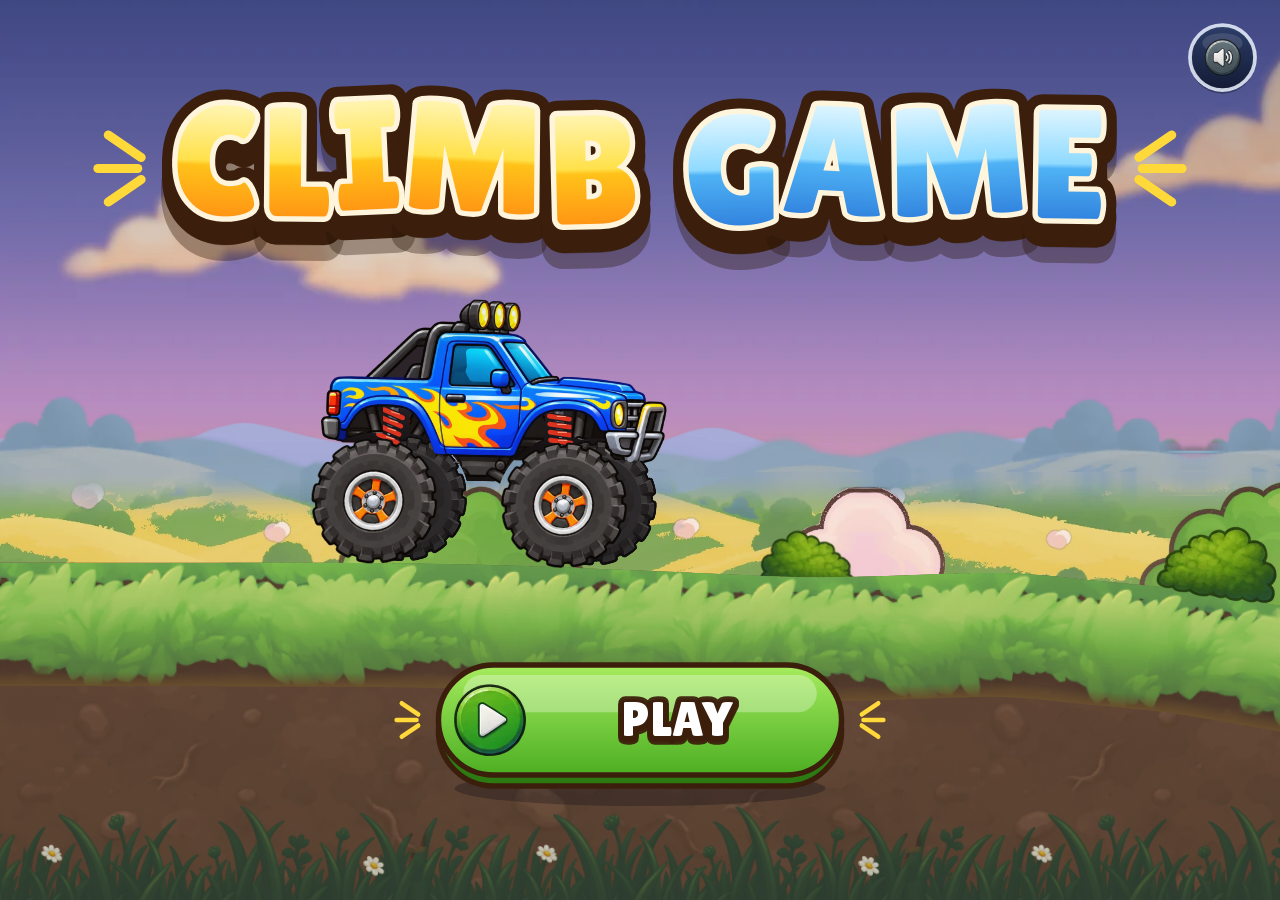
==== commit a8b814d7: "Add internationalization support with English and Hindi translations - Created i18n/strings.json for" ====
--- a/index.html
+++ b/index.html
@@ -61,6 +61,8 @@
 </div>
 <!-- the recorded sound effects (tools/import_sfx.py) - a script, because file:// refuses fetch() -->
 <script src="assets/audio/sfx.js"></script>
+<!-- every word on screen, in each language (tools/build_i18n.js wraps i18n/strings.json) -->
+<script src="i18n/strings.js"></script>
 <script>
 /* =====================================================================
    CLIMB — a side-scrolling physics climber.
@@ -1409,6 +1411,70 @@
 })(CG);
 
 /* ============================= PHYSICS-CORE-END ============================= */
+
+/* =================================== I18N =================================== */
+/* Every word the game shows comes from i18n/strings.json through T(). The
+   JSON is the file to edit; tools/build_i18n.js wraps it as i18n/strings.js,
+   loaded above as a plain <script> because file:// refuses fetch(). Served
+   over http the JSON itself is fetched once at boot and wins, so an edit
+   shows without a rebuild. ?lan=hi (or ?lang=hi) picks the language; a code
+   the table lacks, or none, is English. A key no language has comes back as
+   the key itself, so a gap is seen on screen rather than hidden. */
+(function (CG) {
+  'use strict';
+  var I = CG.i18n = {}, FALLBACK = 'en';
+  var TABLE = (typeof window !== 'undefined' && window.CG_I18N) || {};
+  I.lang = FALLBACK;
+  I.has = function (lang) { return !!(TABLE[lang] && typeof TABLE[lang] === 'object'); };
+  I.setLang = function (lang) {
+    lang = String(lang || '').toLowerCase().split('-')[0];
+    I.lang = I.has(lang) ? lang : FALLBACK;
+    if (typeof document !== 'undefined' && document.documentElement) document.documentElement.lang = I.lang;
+    return I.lang;
+  };
+  I.install = function (table) { TABLE = table || {}; I.setLang(I.lang); };
+  function lookup(lang, key) {
+    var o = TABLE[lang], parts = key.split('.'), i;
+    for (i = 0; o && i < parts.length; i++) o = o[parts[i]];
+    return o;
+  }
+  /* T('win.title'); T('select.stars', { n: 3, total: 24 }). An entry written
+     as { one, other } picks by vars.n. */
+  I.t = function (key, vars) {
+    var v = lookup(I.lang, key);
+    if (v === undefined && I.lang !== FALLBACK) v = lookup(FALLBACK, key);
+    if (v && typeof v === 'object') v = (vars && vars.n === 1 && v.one !== undefined) ? v.one : v.other;
+    if (typeof v !== 'string') return key;
+    return vars ? v.replace(/\{(\w+)\}/g, function (m, k) { return vars[k] !== undefined ? vars[k] : m; }) : v;
+  };
+  CG.T = I.t;
+  /* Latin can be drawn a letter at a time (the bouncing title); Devanagari
+     and other shaped scripts must be drawn whole, or the vowel signs come
+     apart from their consonants. */
+  I.simpleScript = function (str) { return !/[^\u0000-ɏ -⁯]/.test(str); };
+  /* the language from the URL, read before anything is drawn */
+  I.fromUrl = function () {
+    var m = /[?&]lan(?:g)?=([^&#]*)/i.exec(location.search || '');
+    return I.setLang(m ? decodeURIComponent(m[1]) : '');
+  };
+  /* over http the JSON is live: fetched once, installed over the built copy */
+  I.refresh = function () {
+    if (location.protocol === 'file:' || typeof fetch !== 'function') return;
+    fetch('i18n/strings.json', { cache: 'no-cache' })
+      .then(function (r) { return r.ok ? r.json() : null; })
+      .then(function (j) { if (j) I.install(j); })
+      .catch(function () {});
+  };
+
+  I.fromUrl();
+  /* the splash is HTML and up before the canvas: give it its words now */
+  var T = I.t, h1 = document.querySelector('#boot h1'), bm = document.getElementById('bootmsg'),
+      lf = document.getElementById('lesson');
+  if (h1 && h1.children.length > 1) { h1.children[0].textContent = T('title.word1'); h1.children[1].textContent = T('title.word2'); }
+  if (bm) bm.textContent = T('boot.loading');
+  if (lf) lf.title = T('lesson.title');
+  document.title = T('title.page');
+})(CG);
 
 /* ================================== ASSETS ================================== */
 (function (CG) {
@@ -2282,7 +2348,7 @@
 /* ================================== RENDER ================================= */
 (function (CG) {
   'use strict';
-  var V = CG.VConst;
+  var V = CG.VConst, T = CG.T;
   var R = CG.R = {
     canvas: null, ctx: null, W: 1280, H: 720, dpr: 1,
     cam: { x: 0, y: 0, z: 1 },
@@ -3055,8 +3121,8 @@
           c.save();
           c.translate(R.sx(pr.x), R.sy(pr.y) - pr.h * R.cam.z - 10);
           if (pr.label) R.text(pr.label, 0, 0, 15 * R.cam.z, '#FFE082', 'center', 3);
-          else if (pr.cp) R.text('CHECK ' + pr.marker, 0, 0, 20, '#AED581', 'center', 4);
-          else R.text(String(pr.marker * 160) + 'm', 0, 0, 20, '#FFF9C4', 'center', 4);
+          else if (pr.cp) R.text(T('road.check', { n: pr.marker }), 0, 0, 20, '#AED581', 'center', 4);
+          else R.text(T('road.metres', { n: pr.marker * 160 }), 0, 0, 20, '#FFF9C4', 'center', 4);
           c.restore();
         }
       }
@@ -3091,7 +3157,7 @@
       }
     }
     c.strokeRect(x0, y0, w + post * 2, band);
-    R.text('FINISH', sxp, y0 + band + 34 * z, 30 * z, '#FFD54F', 'center', 5 * z);
+    R.text(T('road.finish'), sxp, y0 + band + 34 * z, 30 * z, '#FFD54F', 'center', 5 * z);
     c.restore();
   };
 
@@ -3415,8 +3481,8 @@
     c.font = R.font(fs * 1.3, false, 800);
     c.fillStyle = AXIS_LETTER;
     c.textBaseline = 'middle';
-    if (showX) { c.textAlign = 'left'; c.fillText('x', xR + arrow * 0.7, ay - fs * 0.05); }
-    if (showY) { c.textAlign = 'left'; c.fillText('y', ax + fs * 0.55, yT - arrow * 0.15); }
+    if (showX) { c.textAlign = 'left'; c.fillText(T('axis.x'), xR + arrow * 0.7, ay - fs * 0.05); }
+    if (showY) { c.textAlign = 'left'; c.fillText(T('axis.y'), ax + fs * 0.55, yT - arrow * 0.15); }
     c.restore();
   }
 
@@ -4130,6 +4196,15 @@
     c.fillText(str, x, y);
   };
 
+  /* The size at which `str` fits in `maxW`, measured - not guessed from its
+     length, which Devanagari (wide, few letters) and Latin disagree on. */
+  R.fit = function (str, size, maxW, display, weight) {
+    var c = R.ctx;
+    c.font = R.font(size, display, weight);
+    var w = c.measureText(str).width;
+    return w > maxW && w > 0 ? size * maxW / w : size;
+  };
+
   /* Small caps label, tracked out: PLANKS, "4 planks fitted this run". */
   R.label = function (str, x, y, size, fill, align) {
     var c = R.ctx;
@@ -4173,9 +4248,12 @@
     for (i = 0; i < parts.length; i++) {
       if (i) x += gapW;
       var str = parts[i][0], grad = TITLE_GRAD[parts[i][1]] || TITLE_GRAD.gold;
-      for (j = 0; j < str.length; j++) {
-        var ch = str[j], w = c.measureText(ch).width;
-        if (ch !== ' ') {
+      /* Latin bounces a letter at a time; a shaped script (Devanagari) is
+         drawn a word at a time, so its vowel signs stay on their consonants */
+      var units = CG.i18n.simpleScript(str) ? str.split('') : str.split(/( )/);
+      for (j = 0; j < units.length; j++) {
+        var ch = units[j], w = c.measureText(ch).width;
+        if (ch !== ' ' && ch !== '') {
           glyphs.push({ ch: ch, x: x, w: w, grad: grad,
                         rot: wob * 0.055 * Math.sin(k * 2.3 + 0.7),
                         dy: wob * size * (0.035 * Math.sin(k * 1.7 + 0.3) +
@@ -4283,6 +4361,7 @@
     var c = R.ctx;
     opt = opt || {};
     c.save();
+    if (opt.maxW) size = R.fit(str, size, opt.maxW - size * 2.2);   // a long strap shrinks to its strip
     c.font = R.font(size);
     var w = Math.min(c.measureText(str).width + size * 2.2, opt.maxW || 1e9), h = size * 2;
     var x = cx - w / 2, y = cy - h / 2;
@@ -4447,49 +4526,52 @@
      hypotenuse first, reviewing the ones before: 3-4-5, 6-8-10, 5-12-13,
      9-12-15, 8-15-17, 12-16-20, and GOLDEN SUMMIT asks all six. From the
      first answer longer than 14 (stage 5) the ruler is the long one
-     (`ruler`, see CG.Gaps.RULER; stages without one get the short ruler). */
+     (`ruler`, see CG.Gaps.RULER; stages without one get the short ruler).
+     `name` is the stage's label in the tools (stage_test prints it); what
+     the player reads - the name in their language, and the one-line
+     subtitle - is stages.<id> in i18n/strings.json. */
   CG.Stages = [
-    { id: 1, name: 'MEADOW START', sub: 'distance along a line', seed: 1101, d: 0.12,
+    { id: 1, name: 'MEADOW START', seed: 1101, d: 0.12,
       plan: ['start', { c: [-2, -2, 3, -2] }, 'rollers', { c: [-4, -2, 2, -2] },
              'CP', 'shelf', 'washboard', { c: [1, -1, 5, -1] }, 'rollers',
              'FINISH', 'finish'] },
 
-    { id: 2, name: 'BLOSSOM TRAIL', sub: 'down the slope: 3-4-5', seed: 2214, d: 0.25,
+    { id: 2, name: 'BLOSSOM TRAIL', seed: 2214, d: 0.25,
       plan: ['start', { c: [-3, -1, 4, -1] }, 'rollers', { c: [-2, -1, 2, -4] },
              'CP', 'shelf', 'crest', { c: [-1, -1, 5, -1] }, 'washboard', { c: [-1, -1, 3, -4] },
              'FINISH', 'finish'] },
 
-    { id: 3, name: 'ORCHARD CLIMB', sub: 'twice the size: 6-8-10', seed: 3307, d: 0.38,
+    { id: 3, name: 'ORCHARD CLIMB', seed: 3307, d: 0.38,
       plan: ['start', { c: [-2, -1, 2, -4] }, 'rollers', 'climb', { c: [-5, 2, 3, -4] },
              'CP', 'shelf', 'washboard', { c: [-4, 1, 4, -5] }, 'rollers',
              'CP', 'shelf', { c: [0, -2, 5, -2] }, 'crest', 'FINISH', 'finish'] },
 
-    { id: 4, name: 'SUNSET RIDGE', sub: 'the long climb: 5-12-13', seed: 4419, d: 0.50,
+    { id: 4, name: 'SUNSET RIDGE', seed: 4419, d: 0.50,
       plan: ['start', { c: [-3, -1, 5, -1] }, 'rollers', { c: [-2, -1, 1, -5] },
              'CP', 'shelf', 'crest', { c: [-6, -2, 6, 3] }, 'washboard', { c: [-5, -1, 3, -7] },
              'CP', 'shelf', 'rollers', 'FINISH', 'finish'] },
 
-    { id: 5, name: 'WIND GAP', sub: 'scaled up: 9-12-15', seed: 5523, d: 0.62,
+    { id: 5, name: 'WIND GAP', seed: 5523, d: 0.62,
       ruler: 21,
       plan: ['start', { c: [-4, -3, 8, 2] }, 'rollers', 'descent', { c: [-3, -3, 3, -3] },
              'CP', 'shelf', 'climb', { c: [-6, 2, 6, -7] }, 'washboard', { c: [-2, -1, 2, -4] },
              'CP', 'shelf', 'rollers', 'crest', 'FINISH', 'finish'] },
 
-    { id: 6, name: 'THUNDER STEPS', sub: 'steeper climb: 8-15-17', seed: 6631, d: 0.72,
+    { id: 6, name: 'THUNDER STEPS', seed: 6631, d: 0.72,
       ruler: 21,
       plan: ['start', { c: [-5, -2, 4, -2] }, 'rollers', { c: [-3, 4, 9, -5] },
              'CP', 'shelf', 'crest', 'descent', { c: [-7, -1, 8, 7] }, 'washboard',
              'CP', 'shelf', { c: [-9, 4, 6, -4] }, 'rollers', { c: [-4, -3, 7, -3] },
              'FINISH', 'finish'] },
 
-    { id: 7, name: 'HIGH MEADOW', sub: 'the big drop: 12-16-20', seed: 7741, d: 0.85,
+    { id: 7, name: 'HIGH MEADOW', seed: 7741, d: 0.85,
       ruler: 21,
       plan: ['start', { c: [-4, -3, 8, 2] }, 'climb', { c: [-8, -1, 0, -7] },
              'CP', 'shelf', 'rollers', { c: [-6, -2, 6, -2] }, 'crest', { c: [-2, -5, 2, -8] },
              'CP', 'shelf', 'washboard', { c: [-8, 3, 8, -9] }, 'descent',
              'FINISH', 'finish'] },
 
-    { id: 8, name: 'GOLDEN SUMMIT', sub: 'all six triples', seed: 8853, d: 1.0,
+    { id: 8, name: 'GOLDEN SUMMIT', seed: 8853, d: 1.0,
       ruler: 21,
       plan: ['start', { c: [-5, -1, 7, 4] }, 'rollers', 'climb', { c: [-3, 4, 9, -5] },
              'CP', 'shelf', 'crest', { c: [-7, -1, 1, -7] }, 'washboard', { c: [-10, -3, 5, 5] },
@@ -4509,7 +4591,10 @@
 /* ==================================== GAME ================================= */
 (function (CG) {
   'use strict';
-  var R = CG.R, A = CG.Audio, V = CG.VConst, FX = CG.FX;
+  var R = CG.R, A = CG.Audio, V = CG.VConst, FX = CG.FX, T = CG.T;
+  /* what the player reads of a stage - its name and subtitle in their language */
+  function stageName(st) { return T('stages.' + st.id + '.name'); }
+  function stageSub(st) { return T('stages.' + st.id + '.sub'); }
   var SUB = 1 / 180;                 // fixed physics substep — 60Hz diverges,
                                      // 90Hz+ converges (tools/sim_test.js)
 
@@ -4561,7 +4646,8 @@
      starts. A lesson that never says it is up (the folder missing, say) is
      put away after LESSON_WAIT seconds and the road carries on without it.
      An external lesson instead: set LEARN_URL, or pass ?learn=<url>. */
-  var LESSON_URL = 'learn/index.html?embed=1';
+  /* the lesson is told the game's language too, for when it learns to speak it */
+  function lessonUrl() { return 'learn/index.html?embed=1&lan=' + encodeURIComponent(CG.i18n.lang); }
   var LESSON_WAIT = 12;
   G.lesson = { done: false, force: false, off: false, frame: null, loaded: false,
                ready: false, up: false, waitT: 0, onDone: null };
@@ -4588,7 +4674,7 @@
   function loadLesson() {
     var f = lessonFrame(), L = G.lesson;
     if (!f) return;
-    if (!L.loaded) { L.loaded = true; L.ready = false; f.src = LESSON_URL; }
+    if (!L.loaded) { L.loaded = true; L.ready = false; f.src = lessonUrl(); }
     if (!L.up) f.classList.add('loading');
   }
 
@@ -4847,7 +4933,7 @@
     A.sfx('crash');
     R.shake = 14;
     respawnAt(lastSafeX - 70);
-    FX.text(G.v.x, G.v.y - 96, 'TRY AGAIN!', '#4FC3F7', true);
+    FX.text(G.v.x, G.v.y - 96, T('fx.tryAgain'), '#4FC3F7', true);
   }
 
   /* -------------------------------------------------------------- update */
@@ -5271,10 +5357,10 @@
      and badged for the first; the two ends land (with the dashed span
      between them) for the second; the plane comes up for the third. Each
      holds for its `t` seconds or until a tap, then the lesson opens. */
-  var INTRO = [
-    { t: 3.8, text: 'Oops, the road is broken!' },
-    { t: 5.4, text: 'To cross this gap, we need to know the distance between its two ends.' },
-    { t: 4.4, text: 'Let’s explore how to find that on a coordinate plane!' }
+  var INTRO = [                            // the words: intro.line1..3 in i18n/strings.json
+    { t: 3.8, key: 'intro.line1' },
+    { t: 5.4, key: 'intro.line2' },
+    { t: 4.4, key: 'intro.line3' }
   ];
   var INTRO_LEAD = 0.7, INTRO_IN = 0.35, INTRO_OUT = 0.3, INTRO_MIN = 0.9;
 
@@ -5395,9 +5481,9 @@
       for (k = 0; k < 3; k++) FX.dust(p.x1, p.y1, 60, 0, 1);
     }
     if (p.kind === 'exact') {
-      FX.text((p.x0 + p.x1) / 2, Math.min(p.y0, p.y1) - 60, 'PERFECT FIT!', '#AED581', true);
-    }
-    FX.text(v.x, v.y - 110, 'GO!', '#FFD54F', true);
+      FX.text((p.x0 + p.x1) / 2, Math.min(p.y0, p.y1) - 60, T('fx.perfect'), '#AED581', true);
+    }
+    FX.text(v.x, v.y - 110, T('fx.go'), '#FFD54F', true);
     A.sfx('go');
   }
 
@@ -5496,7 +5582,7 @@
     g.solved = true;
     if (q.tries === 0) G.firstTry++;
     G.crossed++;
-    FX.text(v.x, v.y - 110, q.tries === 0 ? 'FIRST TRY!' : 'ACROSS!', '#FFD54F', true);
+    FX.text(v.x, v.y - 110, T(q.tries === 0 ? 'fx.firstTry' : 'fx.across'), '#FFD54F', true);
     A.sfx('gem');
     q.phase = 'done'; q.t = 0;
   }
@@ -6213,7 +6299,8 @@
     c.fillStyle = 'rgba(255,255,255,0.45)'; c.fill();
     c.fillStyle = '#FFFFFF'; c.strokeStyle = '#6E130B'; c.lineWidth = 1.5; c.lineJoin = 'round';
     if (ready || busy) {
-      R.text('GO', bcx, bcy + 1, 17, busy ? 'rgba(255,255,255,0.6)' : '#FFFFFF', 'center', 3, true);
+      var go = T('gap.go');
+      R.text(go, bcx, bcy + 1, R.fit(go, 17, dr * 1.7, true), busy ? 'rgba(255,255,255,0.6)' : '#FFFFFF', 'center', 3, true);
     } else {
       var up = !ru.target ? !ru.down : !!ru.down;             // folded: towards where it opens; open, nothing lit: back
       c.beginPath();
@@ -6284,10 +6371,9 @@
     if (q.phase === 'lesson') {
       if (G.lesson.up) return;
       dim(0.45);
-      var bottom = headline('THE LESSON DIDN’T OPEN', 'gold', null, null,
-                            'Check that the learn folder sits beside the game - or carry on to the question.', u);
+      var bottom = headline(T('intro.noLessonTitle'), 'gold', null, null, T('intro.noLessonStrap'), u);
       bigButton('lessonskip', W / 2, Math.min(bottom + 90 * u, H - 80 * u), 300 * u, 80 * u,
-                'CONTINUE', 'green', 'iconRestart', 'On to the question');
+                T('intro.continue'), 'green', 'iconRestart', T('intro.continueSub'));
       return;
     }
     var s = q.step, b = INTRO[s];
@@ -6300,7 +6386,7 @@
     var P = R.PLATE, band = P.text.bottom - P.text.top;
     c.save();
     c.font = R.font(fs, false, R.CW);
-    var lines = wrapText(c, b.text, maxW - pad * 2), tw = 0;
+    var lines = wrapText(c, T(b.key), maxW - pad * 2), tw = 0;
     for (i = 0; i < lines.length; i++) tw = Math.max(tw, c.measureText(lines[i]).width);
     var lh = fs * 1.3, h = Math.max(fs * 4.1, (lines.length * lh + 26) / band), w = Math.max(tw + pad * 2, h * 1.6);
     var x = W / 2 - w / 2, y = x > HUD_X + 150 ? 14 : 72;     // clear of the hearts
@@ -6338,9 +6424,8 @@
       R.glass(tx - pw / 2, py - sh / 2, pw, sh, sh / 2);
       /* said the way a friend beside you would, not set as a test question:
          the task is to pick a length, and after a miss, to pick another */
-      var QUESTION = q.tries === 0 ? 'Let\u2019s pick the right length for the plank!'
-                                   : 'Let\u2019s try another length for the plank.';
-      var ic = sh * 0.58, qs = Math.min(sh * 0.37, (pw - ic * 2.4 - 40) / (QUESTION.length * 0.5));
+      var QUESTION = T(q.tries === 0 ? 'gap.questionFirst' : 'gap.questionAgain');
+      var ic = sh * 0.58, qs = R.fit(QUESTION, sh * 0.37, pw - ic * 2.4 - 40, false, R.CW);
       c.font = R.font(qs, false, R.CW);
       var qw = c.measureText(QUESTION).width;
       var gx0 = tx - (qw + ic * 1.9) / 2;
@@ -6358,10 +6443,7 @@
          speaks to the interaction - open, pick, cut - never to the maths. */
       var ru = q.ruler;
       var step = !ru.target ? 'open' : ru.cursor && !q.wrong[ru.cursor] ? 'drop' : 'pick';
-      var tip = G.learned[step] ? '' : {
-        open: 'Tap the red button to open the ruler',
-        pick: 'Tap the number of units the plank needs',
-        drop: 'Tap GO to cut the plank' }[step];
+      var tip = G.learned[step] ? '' : T({ open: 'gap.tipOpen', pick: 'gap.tipPick', drop: 'gap.tipDrop' }[step]);
       q.tipStep = tip ? step : '';
       var tipY = subY;
       c.restore();
@@ -6483,12 +6565,12 @@
       c.drawImage(im, ix, cy - s / 2, s, s);
       tx = (ix + s + x + w) / 2 - h * 0.06; avail = x + w - (ix + s) - h * 0.3;
     }
-    var fs = Math.min(sub ? h * 0.36 : h * 0.44, avail / Math.max(3, label.length * 0.62));
+    var fs = R.fit(label, sub ? h * 0.36 : h * 0.44, avail, true);
     var ly = sub ? cy - h * 0.1 : cy + 1;
     R.text(label, tx, ly + 2, fs, 'rgba(59,31,12,0.5)', 'center', fs * 0.24, true);
     R.text(label, tx, ly, fs, '#FFFFFF', 'center', fs * 0.24, true);
     if (sub) {
-      var ss = Math.min(h * 0.155, avail / (sub.length * 0.55));
+      var ss = R.fit(sub, h * 0.155, avail);
       R.text(sub, tx, cy + h * 0.24, ss, P.sub, 'center', 0);
     }
     c.restore();
@@ -6533,12 +6615,12 @@
     wash.addColorStop(0, 'rgba(20,16,40,0.38)'); wash.addColorStop(1, 'rgba(20,16,40,0)');
     c.fillStyle = wash; c.fillRect(0, 0, W, H * 0.42);
     var ts = Math.min(124 * u, W * 0.14), ty = H * 0.17 + ts * 0.1;
-    var tw = R.title([['CLIMB', 'gold'], ['GAME', 'blue']], W / 2, ty, ts, { t: G.time });
+    var tw = R.title([[T('title.word1'), 'gold'], [T('title.word2'), 'blue']], W / 2, ty, ts, { t: G.time });
     R.sparks(W / 2, ty, tw / 2 + ts * 0.1, ts * 0.42, G.time);
 
     var bw = 330 * u, bh = 90 * u, py = Math.min(H * 0.8, H - bh / 2 - 34 * u);
     R.sparks(W / 2, py, bw / 2 + 6 * u, 26 * u, G.time);
-    bigButton('play', W / 2, py, bw, bh, 'PLAY', 'green', 'iconPlay', null, true);
+    bigButton('play', W / 2, py, bw, bh, T('title.play'), 'green', 'iconPlay', null, true);
 
     iconBtn('mute', W - 46, 46, 26, G.muted ? 'soundOff' : 'soundOn', false);
   }
@@ -6548,8 +6630,8 @@
     var c = R.ctx, W = R.W, H = R.H, n = CG.Stages.length, u = uiScale();
     dim(0.5);
     var ts = Math.min(62 * u, W * 0.08);
-    R.title([['CHOOSE A', 'gold'], ['CLIMB', 'blue']], W / 2, H * 0.1, ts, { wobble: 0.6 });
-    R.ribbon(G.totalStars() + ' of ' + (n * 3) + ' stars collected', W / 2, H * 0.1 + ts * 0.85, Math.max(12, 16 * u));
+    R.title([[T('select.title1'), 'gold'], [T('select.title2'), 'blue']], W / 2, H * 0.1, ts, { wobble: 0.6 });
+    R.ribbon(T('select.stars', { n: G.totalStars(), total: n * 3 }), W / 2, H * 0.1 + ts * 0.85, Math.max(12, 16 * u));
 
     var cols = 4, rows = Math.ceil(n / cols);
     var gap = 18, cw = Math.min(250, (W - 80 - gap * (cols - 1)) / cols), ch = 118;
@@ -6566,23 +6648,23 @@
       c.fillStyle = open ? barGrad(y + 14, 32, '#FFE680', '#FFAE1F') : '#4A5468'; c.fill();
       c.lineWidth = 3; c.strokeStyle = R.INK; c.stroke();
       R.text(String(st.id), x + 26, y + 31, 19, open ? '#FFFFFF' : '#9AA6BA', 'center', open ? 4 : 0, true);
-      R.text(open ? st.name : 'LOCKED', x + 50, y + 31, Math.min(19, (cw - 60) / (st.name.length * 0.52)),
-             open ? '#FFF' : '#8190A8', 'left', 0, true);
+      var nm = open ? stageName(st) : T('select.locked');
+      R.text(nm, x + 50, y + 31, R.fit(nm, 19, cw - 60, true), open ? '#FFF' : '#8190A8', 'left', 0, true);
       if (open) {
-        R.text(st.sub, x + 16, y + 58, 13, '#A9C3E6', 'left', 0);
+        R.text(stageSub(st), x + 16, y + 58, 13, '#A9C3E6', 'left', 0);
         starRow(x + cw / 2, y + 86, rec ? rec.s : 0, 26);
         if (rec) R.text(fmtTime(rec.t), x + cw - 14, y + 108, 13, '#C6F26A', 'right', 0);
       } else {
-        R.text('clear stage ' + i + ' first', x + 16, y + 78, 14, '#8190A8', 'left', 0);
+        R.text(T('select.clearFirst', { n: i }), x + 16, y + 78, 14, '#8190A8', 'left', 0);
       }
     }
 
     var by = Math.min(gy + rows * (ch + gap) + 30, H - 56), bh = 64 * Math.min(1, u);
     if (G.endlessOpen()) {
-      bigButton('endless', W / 2 - 130, by, 240, bh, 'ENDLESS', 'orange', null);
-      bigButton('home', W / 2 + 130, by, 200, bh, 'HOME', 'blue', 'iconHome');
+      bigButton('endless', W / 2 - 130, by, 240, bh, T('select.endless'), 'orange', null);
+      bigButton('home', W / 2 + 130, by, 200, bh, T('select.home'), 'blue', 'iconHome');
     } else {
-      bigButton('home', W / 2, by, 240, bh, 'HOME', 'blue', 'iconHome');
+      bigButton('home', W / 2, by, 240, bh, T('select.home'), 'blue', 'iconHome');
     }
     iconBtn('mute', W - 46, 46, 26, G.muted ? 'soundOff' : 'soundOn', false);
   }
@@ -6591,8 +6673,8 @@
      under it. Returns the y of the sign's bottom edge. */
   function headline(l1, g1, l2, g2, strap, u) {
     var W = R.W, H = R.H;
-    var sw = Math.min(560 * u, W - 32), s1 = Math.min(60 * u, sw / (l1.length * 0.62));
-    var s2 = l2 ? Math.min(46 * u, sw / (l2.length * 0.62)) : 0;
+    var sw = Math.min(560 * u, W - 32), s1 = R.fit(l1, 60 * u, sw * 0.96, true);
+    var s2 = l2 ? R.fit(l2, 46 * u, sw * 0.96, true) : 0;
     var sh = s1 * 1.35 + (l2 ? s2 * 1.2 : 0) + 34 * u;
     var cy = Math.max(sh / 2 + 18 * u, H * 0.06 + sh / 2);
     R.woodSign(W / 2, cy, sw, sh, { ropes: true });
@@ -6616,20 +6698,19 @@
     c.save();
     c.globalAlpha = k;
     dim(0.5);
-    var bottom = headline('YOU DID IT!', 'green', null, null,
-                          st ? st.name : 'Every gap crossed \u2014 mission complete!', u);
+    var bottom = headline(T('win.title'), 'green', null, null, st ? stageName(st) : T('win.mission'), u);
     var sy = bottom + 70 * u;
     starRow(W / 2, sy, G.stars, 76 * u, Math.max(0, G.winT - WIN_IN * 0.6));
 
     /* one line of results: the planks, and how many fitted first time */
     var pw = Math.min(470 * u, W - 32), px = W / 2 - pw / 2, rh = 34 * u, ly = sy + 70 * u;
     R.card(px, ly - 26 * u, pw, rh + 18 * u, 16 * u);
-    R.label('planks', px + 24 * u, ly, 12 * u);
+    R.label(T('win.planks'), px + 24 * u, ly, 12 * u);
     R.text(G.firstTry + ' / ' + G.gapCount, px + pw * 0.58, ly, 22 * u,
            G.firstTry === G.gapCount ? '#C6F26A' : '#FFFFFF', 'right', 0);
-    R.text('first try', px + pw - 20 * u, ly, 13 * u, '#8FA6C6', 'right', 0);
+    R.text(T('win.firstTry'), px + pw - 20 * u, ly, 13 * u, '#8FA6C6', 'right', 0);
     var by = ly + rh + 20 * u;
-    if (st && G.newBest) R.badge('NEW BEST TIME!', W / 2, by + 14 * u, 17 * u, G.winT);
+    if (st && G.newBest) R.badge(T('win.newBest'), W / 2, by + 14 * u, 17 * u, G.winT);
 
     var bh = 76 * u, y2 = Math.min(by + 80 * u, H - 150 * u);
     /* the buttons arrive with the sign, and are not tappable before they
@@ -6638,13 +6719,13 @@
     if (st) {
       var last = G.stageIdx >= CG.Stages.length - 1;
       bigButton(last ? 'map' : 'next', W / 2 - 115 * u, y2, 250 * u, bh,
-                last ? 'MAP' : 'NEXT', 'green', 'iconPlay', last ? null : 'On to the next climb', true);
-      bigButton('retry', W / 2 + 125 * u, y2, 210 * u, bh, 'RETRY', 'orange', 'iconRestart', 'Keep all three hearts');
-      bigButton('map', W / 2, y2 + bh + 22 * u, 220 * u, 56 * u, 'STAGE MAP', 'blue', 'iconHome');
+                T(last ? 'win.map' : 'win.next'), 'green', 'iconPlay', last ? null : T('win.nextSub'), true);
+      bigButton('retry', W / 2 + 125 * u, y2, 210 * u, bh, T('win.retry'), 'orange', 'iconRestart', T('win.retrySub'));
+      bigButton('map', W / 2, y2 + bh + 22 * u, 220 * u, 56 * u, T('win.stageMap'), 'blue', 'iconHome');
     } else {
-      bigButton('retry', W / 2, y2, 340 * u, bh, 'PLAY AGAIN', 'green', 'iconRestart', 'Another run at it', true);
-      bigButton('learn', W / 2, y2 + bh + 26 * u, 340 * u, bh, 'BACK TO THE LESSON', 'blue', 'iconHome',
-                'On to the next part');
+      bigButton('retry', W / 2, y2, 340 * u, bh, T('win.playAgain'), 'green', 'iconRestart', T('win.playAgainSub'), true);
+      bigButton('learn', W / 2, y2 + bh + 26 * u, 340 * u, bh, T('win.lesson'), 'blue', 'iconHome',
+                T('win.lessonSub'));
     }
     c.restore();
   }
@@ -6662,8 +6743,7 @@
   function drawOver() {
     var c = R.ctx, W = R.W, H = R.H, u = uiScale();
     dim(0.5);
-    var bottom = headline('OUT OF HEARTS!', 'gold', null, null,
-                          'Three planks missed the mark. Take another look, or go again!', u);
+    var bottom = headline(T('over.title'), 'gold', null, null, T('over.strap'), u);
     var y = bottom + 60 * u;
     /* the three, all grey: what ran out */
     var hi = CG.img.heart, hs = 46 * u, i;
@@ -6674,16 +6754,14 @@
       c.restore();
     }
     if (G.crossed > 0) {
-      R.label(G.crossed + (G.crossed === 1 ? ' plank fitted' : ' planks fitted') + ' this run',
-              W / 2, y + hs * 0.9, 13 * u, '#FFE7A8', 'center');
+      R.label(T('over.fitted', { n: G.crossed }), W / 2, y + hs * 0.9, 13 * u, '#FFE7A8', 'center');
     }
 
     var ty = Math.min(y + hs + 80 * u, H - 190 * u), bh = 86 * u;
     R.sparks(W / 2, ty, 170 * u, 24 * u, G.time);
-    bigButton('learn', W / 2, ty, 340 * u, bh, 'BACK TO THE LESSON', 'blue', 'iconHome',
-              'Revisit the distance formula', true);
-    bigButton('retry', W / 2, ty + bh + 26 * u, 340 * u, bh, 'PLAY AGAIN', 'green', 'iconRestart',
-              'Three fresh hearts');
+    bigButton('learn', W / 2, ty, 340 * u, bh, T('over.lesson'), 'blue', 'iconHome', T('over.lessonSub'), true);
+    bigButton('retry', W / 2, ty + bh + 26 * u, 340 * u, bh, T('over.playAgain'), 'green', 'iconRestart',
+              T('over.playAgainSub'));
   }
 
   /* a wrong plank: the edges of the screen flush red for a moment */
@@ -6703,7 +6781,7 @@
       gp.alpha = 0.16 * (3 - g);
       R.drawPlank(gp, null);
     }
-    R.drawPlank(G.plankPose(), q.t < PLACE_T * 0.78 ? q.len + ' units' : null);
+    R.drawPlank(G.plankPose(), q.t < PLACE_T * 0.78 ? T('gap.units', { n: q.len }) : null);
   }
 
   /* ③ the landing: short bursts of light either side of the plank's middle */
@@ -6747,7 +6825,7 @@
       var p = feedPose(q, q.t), front = p.x + p.len / 2, z = R.cam.z;
       var lx = (Math.max(f.bladeX + f.bladeR, front - p.len) + front) / 2, n = q.run.units;
       var pop = 1 + 0.3 * CG.clamp(1 - (q.t - q.run.unitT) / 0.18, 0, 1);   // each count lands with a pop
-      R.haloText(n + (n === 1 ? ' unit' : ' units'), R.sx(lx), R.sy(p.y - 26), 19 * z * pop,
+      R.haloText(T('gap.units', { n: n }), R.sx(lx), R.sy(p.y - 26), 19 * z * pop,
                  '#FFFFFF', 'center', 'rgba(27,42,94,0.7)');
     }
   }
@@ -7001,6 +7079,7 @@
   }
 
   CG.boot = function () {
+    CG.i18n.refresh();                    // over http: the JSON itself, not the built copy
     var canvas = document.getElementById('c');
     R.attach(canvas);
     load();
@@ -7025,8 +7104,8 @@
     window.addEventListener('error', function (e) {
       boot.classList.remove('gone');
       boot.style.display = 'flex';
-      msg.textContent = 'ERROR: ' + (e.message || e.type) +
-        (e.lineno ? ' (line ' + e.lineno + ')' : '');
+      msg.textContent = T('boot.error', { msg: e.message || e.type }) +
+        (e.lineno ? T('boot.errorLine', { n: e.lineno }) : '');
     });
 
     /* the canvas UI measures text every frame; make sure it measures the
@@ -7045,7 +7124,7 @@
     CG.loadAssets(
       function (p) { fill.style.width = Math.round(p * 100) + '%'; },
       function (failed) {
-        if (failed.length) msg.textContent = failed.length + ' asset(s) missing';
+        if (failed.length) msg.textContent = T('boot.missing', { n: failed.length });
         CG.loadThemes();
         /* ?season=winter&clock=0.95&weather=snow pins the scene, for looking */
         if (opts.season || opts.clock || opts.weather) {
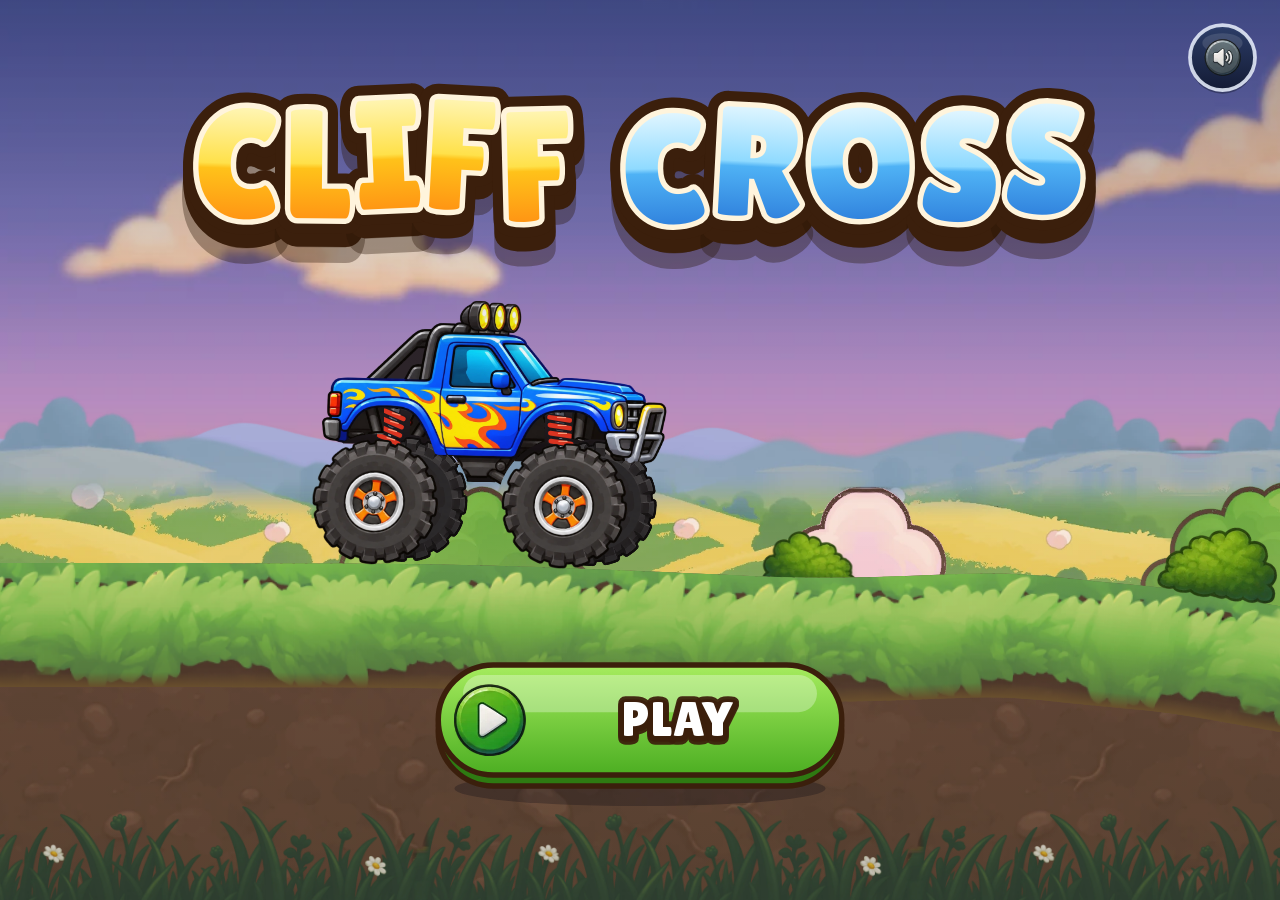
==== commit 035f721f: "Rename game to "Cliff Cross" and update related strings and references" ====
--- a/index.html
+++ b/index.html
@@ -5,7 +5,7 @@
 <meta name="viewport" content="width=device-width, initial-scale=1.0, maximum-scale=1.0, user-scalable=no, viewport-fit=cover">
 <meta name="apple-mobile-web-app-capable" content="yes">
 <meta name="theme-color" content="#2F4A93">
-<title>Climb Game</title>
+<title>Cliff Cross</title>
 <style>
   /* UI type, embedded: over file:// Chrome refuses font files as cross-origin.
      Lilita One (display) and Nunito (UI), both SIL OFL 1.1, latin subset. */
@@ -55,7 +55,7 @@
 <canvas id="c"></canvas>
 <iframe id="lesson" title="Distance formula lesson" allow="autoplay"></iframe>
 <div id="boot">
-  <h1><span>CLIMB</span><span>GAME</span></h1>
+  <h1><span>CLIFF</span><span>CROSS</span></h1>
   <div id="bar"><div id="fill"></div></div>
   <p id="bootmsg">loading art&hellip;</p>
 </div>
@@ -4230,7 +4230,7 @@
 
   /* A chunky game title: extruded depth, fat ink outline, glossy gradient.
      `parts` is [[text, gradName], ...] so one line can mix colours
-     (CLIMB in gold, GAME in blue). Letters get a small deterministic tilt
+     (CLIFF in gold, CROSS in blue). Letters get a small deterministic tilt
      and bob, like hand-lettering - `wobble` 0 turns that off. `t` animates
      a gentle bounce. Returns the drawn width. */
   R.title = function (parts, cx, cy, size, opt) {
@@ -4400,25 +4400,6 @@
     c.restore();
   };
 
-  /* Short yellow dashes flaring out either side of a hero element. */
-  R.sparks = function (cx, cy, halfW, size, t) {
-    var c = R.ctx, a = [-0.6, 0, 0.6], i, sd;
-    var k = 1 + 0.15 * Math.sin((t || 0) * 5), gap = size * 0.3, len = size * 0.6 * k;
-    c.save();
-    c.lineCap = 'round'; c.strokeStyle = '#FFD83A'; c.lineWidth = Math.max(3, size * 0.14);
-    for (sd = -1; sd <= 1; sd += 2) {
-      var ex = cx + sd * halfW;
-      for (i = 0; i < 3; i++) {
-        var ux = Math.cos(a[i]) * sd, uy = Math.sin(a[i]);
-        c.beginPath();
-        c.moveTo(ex + ux * gap, cy + uy * gap);
-        c.lineTo(ex + ux * (gap + len), cy + uy * (gap + len));
-        c.stroke();
-      }
-    }
-    c.restore();
-  };
-
   /* A crown glyph for records. */
   R.crown = function (cx, cy, s) {
     var c = R.ctx;
@@ -4632,7 +4613,9 @@
      teaching; this game is the practice. The first time a player reaches a
      chasm the game stops to say why the road needs the maths - three lines,
      each with the thing it names lit: the broken road, its two ends, the
-     plane - and then the lesson opens over the game in an <iframe>. When
+     plane - and then the lesson opens over the game in an <iframe>, straight
+     on its first screen: the game tells it when it is on view
+     (climbgame:show) and it skips its own title screen. When
      Swifty says "Let's head back and bridge that gap!" the lesson tells the
      page it is over (learn/js/embed.js), the overlay fades, and the
      question is asked exactly as it always is: machine, points, plane,
@@ -4664,10 +4647,19 @@
     window.addEventListener('message', function (e) {
       var d = e.data;
       if (!d || typeof d !== 'object' || e.source !== f.contentWindow) return;
-      if (d.type === 'distance-formula:ready') L.ready = true;
+      if (d.type === 'distance-formula:ready') { L.ready = true; if (L.up) tellLesson('show'); }
       else if (d.type === 'distance-formula:complete') lessonDone();
     });
     return f;
+  }
+
+  /* the lesson is told when it is on view (climbgame:show), and opens on its
+     first screen then - it has no title screen inside the game. Sent once it
+     has said it is up: a message posted before its scripts run is lost. */
+  function tellLesson(what) {
+    var f = G.lesson.frame;
+    if (!f || !f.contentWindow) return;
+    try { f.contentWindow.postMessage({ type: 'climbgame:' + what }, '*'); } catch (e) {}
   }
 
   /* fetched unseen, so it is there by the time the road has been explained */
@@ -4685,6 +4677,7 @@
     loadLesson();
     void f.offsetWidth;                     // so the fade-up is a fade
     f.classList.remove('loading', 'down'); f.classList.add('up');
+    if (L.ready) tellLesson('show');
     A.duck(true);
     setTimeout(function () { if (L.up) { try { f.focus(); } catch (e) {} } }, 120);
   }
@@ -6616,10 +6609,8 @@
     c.fillStyle = wash; c.fillRect(0, 0, W, H * 0.42);
     var ts = Math.min(124 * u, W * 0.14), ty = H * 0.17 + ts * 0.1;
     var tw = R.title([[T('title.word1'), 'gold'], [T('title.word2'), 'blue']], W / 2, ty, ts, { t: G.time });
-    R.sparks(W / 2, ty, tw / 2 + ts * 0.1, ts * 0.42, G.time);
 
     var bw = 330 * u, bh = 90 * u, py = Math.min(H * 0.8, H - bh / 2 - 34 * u);
-    R.sparks(W / 2, py, bw / 2 + 6 * u, 26 * u, G.time);
     bigButton('play', W / 2, py, bw, bh, T('title.play'), 'green', 'iconPlay', null, true);
 
     iconBtn('mute', W - 46, 46, 26, G.muted ? 'soundOff' : 'soundOn', false);
@@ -6758,7 +6749,6 @@
     }
 
     var ty = Math.min(y + hs + 80 * u, H - 190 * u), bh = 86 * u;
-    R.sparks(W / 2, ty, 170 * u, 24 * u, G.time);
     bigButton('learn', W / 2, ty, 340 * u, bh, T('over.lesson'), 'blue', 'iconHome', T('over.lessonSub'), true);
     bigButton('retry', W / 2, ty + bh + 26 * u, 340 * u, bh, T('over.playAgain'), 'green', 'iconRestart',
               T('over.playAgainSub'));
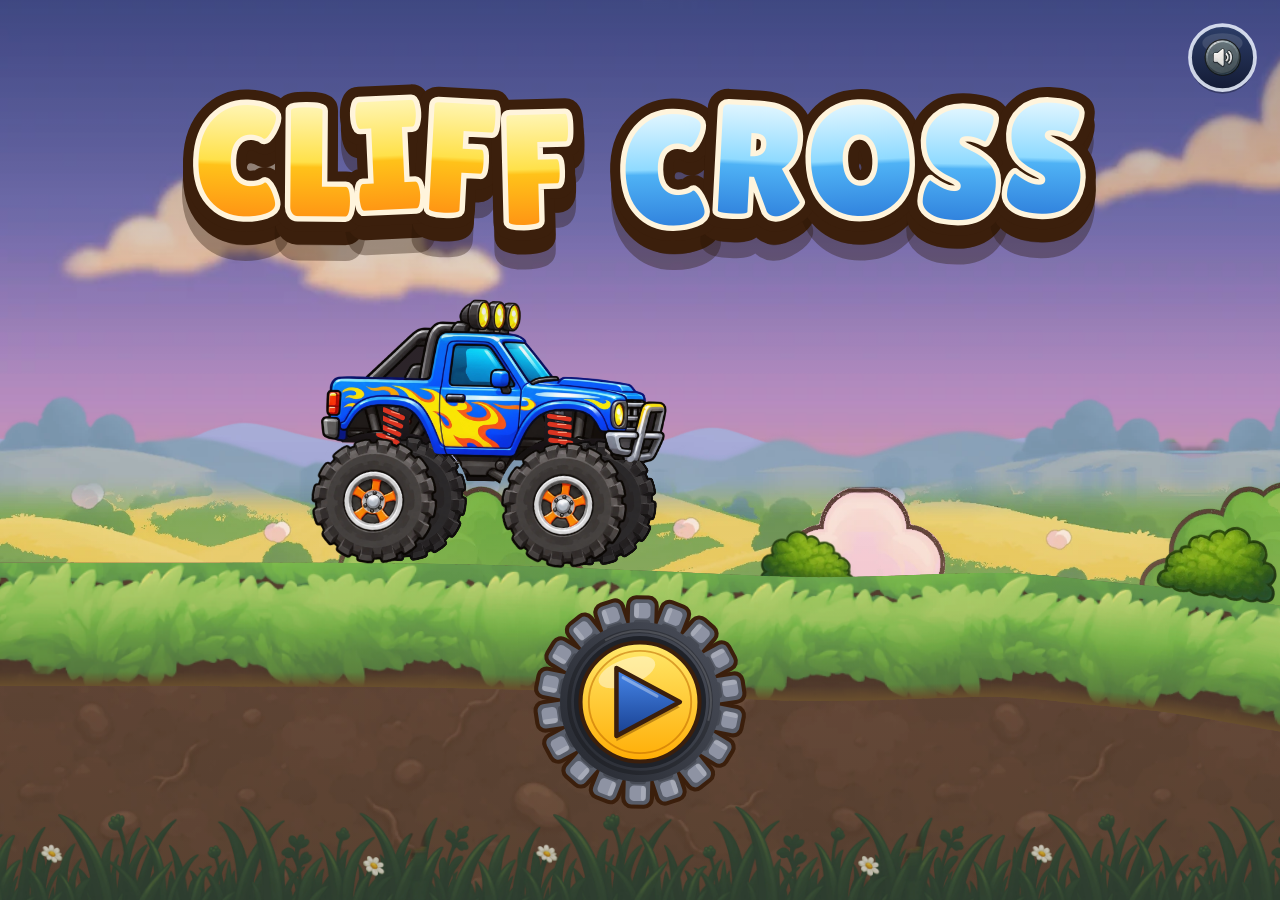
==== commit a7fdd652: "Add tyre button for play action with procedural drawing" ====
--- a/index.html
+++ b/index.html
@@ -6534,6 +6534,82 @@
   };
   var BTN_ALIAS = { '#7CB342': 'green', '#FFA000': 'orange', '#607D8B': 'blue' };
 
+  /* The play button is a tyre: a chunky off-road wheel, bevelled lugs and a
+     dark sidewall, with a big gold hub cap and a blue play triangle - the
+     title's own two colours (CLIFF gold, CROSS blue) and the truck's. Green
+     would sink into the grass band behind it, and orange and red already mean
+     brake and wrong plank in this game. The tread turns slowly while the hub
+     holds still, as if the button were about to roll off. Drawn procedurally
+     so it stays crisp at every size and needs no extra art. */
+  function tyreButton(id, cx, cy, rad, pulse) {
+    var c = R.ctx, ink = Math.max(2.5, rad * 0.04), i;
+    btn(id, cx - rad, cy - rad, rad * 2, rad * 2, rad);      // circular hit test
+    c.save();
+    c.translate(cx, cy);
+    if (pulse) { var k = 1 + 0.025 * Math.sin(G.time * 4); c.scale(k, k); }
+    /* --- the tread, turning --- */
+    c.save();
+    c.rotate(G.time * 0.7);
+    var n = 18, lw = CG.TAU * rad * 0.88 / n * 0.78, lr = Math.max(2, rad * 0.06), body = rad * 0.78;
+    /* one silhouette: an ink pass under everything, then the lugs and the
+       sidewall filled over it, so the outline hugs lugs and grooves alike */
+    c.lineJoin = 'round'; c.lineWidth = ink * 2; c.strokeStyle = R.INK;
+    for (i = 0; i < n; i++) {
+      c.save(); c.rotate(i / n * CG.TAU);
+      R.roundRect(rad * 0.62, -lw / 2, rad * 0.38, lw, lr); c.stroke();
+      c.restore();
+    }
+    c.beginPath(); c.arc(0, 0, body + ink, 0, CG.TAU); c.fillStyle = R.INK; c.fill();
+    for (i = 0; i < n; i++) {
+      c.save(); c.rotate(i / n * CG.TAU);
+      R.roundRect(rad * 0.62, -lw / 2, rad * 0.38, lw, lr); c.fillStyle = '#585D69'; c.fill();
+      /* the lug's bevelled top face: a light slab on the outer half */
+      R.roundRect(rad * 0.815, -lw / 2 + ink, rad * 0.15, lw - ink * 2, lr * 0.7);
+      c.fillStyle = '#8E93A3'; c.fill();
+      R.roundRect(rad * 0.815, -lw / 2 + ink, rad * 0.15, (lw - ink * 2) * 0.3, lr * 0.5);
+      c.fillStyle = 'rgba(255,255,255,0.22)'; c.fill();
+      /* its shaded flank toward the sidewall */
+      R.roundRect(rad * 0.74, -lw / 2 + ink, rad * 0.06, lw - ink * 2, lr * 0.5);
+      c.fillStyle = 'rgba(0,0,0,0.2)'; c.fill();
+      c.restore();
+    }
+    c.beginPath(); c.arc(0, 0, body, 0, CG.TAU);
+    c.fillStyle = barGrad(-body, body * 2, '#454954', '#2B2E36'); c.fill();
+    /* the sidewall's bead: a dark groove with a light rim, the 'seam' that shows it turning */
+    c.beginPath(); c.arc(0, 0, rad * 0.69, 0, CG.TAU);
+    c.lineWidth = rad * 0.04; c.strokeStyle = 'rgba(0,0,0,0.25)'; c.stroke();
+    c.beginPath(); c.arc(0, 0, rad * 0.69, Math.PI * 1.05, Math.PI * 1.8);
+    c.lineWidth = rad * 0.02; c.strokeStyle = 'rgba(255,255,255,0.14)'; c.stroke();
+    c.restore();
+
+    /* --- the hub, still --- */
+    var hr = rad * 0.58;
+    c.lineWidth = ink; c.strokeStyle = R.INK;
+    c.beginPath(); c.arc(0, 0, hr + ink * 1.6, 0, CG.TAU); c.fillStyle = '#1F2229'; c.fill();   // dark well
+    c.beginPath(); c.arc(0, 0, hr, 0, CG.TAU);
+    c.fillStyle = barGrad(-hr, hr * 2, '#FFE96B', '#FFAD05'); c.fill(); c.stroke();
+    c.beginPath(); c.arc(0, 0, hr * 0.86, 0, CG.TAU);
+    c.lineWidth = Math.max(1.5, rad * 0.018); c.strokeStyle = 'rgba(190,105,0,0.55)'; c.stroke();
+    c.beginPath(); c.ellipse(-hr * 0.22, -hr * 0.5, hr * 0.5, hr * 0.22, -0.35, 0, CG.TAU);
+    c.fillStyle = 'rgba(255,255,255,0.42)'; c.fill();
+
+    /* the play triangle: blue, rounded, nudged right to sit optically centred */
+    var s = hr * 0.62, ox = hr * 0.1;
+    function tri(dy) {
+      c.beginPath();
+      c.moveTo(ox - s * 0.8, -s * 0.92 + dy); c.lineTo(ox + s * 0.92, dy); c.lineTo(ox - s * 0.8, s * 0.92 + dy);
+      c.closePath();
+    }
+    c.lineJoin = 'round'; c.lineWidth = ink * 1.1;
+    tri(hr * 0.09); c.fillStyle = 'rgba(120,70,0,0.45)'; c.fill();
+    tri(0); c.fillStyle = barGrad(-s, s * 2, '#4A8CF0', '#163C8C'); c.fill();
+    c.strokeStyle = R.INK; c.stroke();
+    c.beginPath(); c.moveTo(ox - s * 0.62, -s * 0.66); c.lineTo(ox + s * 0.3, -s * 0.16);
+    c.lineWidth = Math.max(1.5, rad * 0.03); c.lineCap = 'round';
+    c.strokeStyle = 'rgba(255,255,255,0.35)'; c.stroke();
+    c.restore();
+  }
+
   function bigButton(id, cx, cy, w, h, label, colour, icon, sub, pulse) {
     var c = R.ctx, P = BTN[BTN_ALIAS[colour] || colour] || BTN.green;
     btn(id, cx - w / 2, cy - h / 2, w, h, h / 2);
@@ -6610,8 +6686,9 @@
     var ts = Math.min(124 * u, W * 0.14), ty = H * 0.17 + ts * 0.1;
     var tw = R.title([[T('title.word1'), 'gold'], [T('title.word2'), 'blue']], W / 2, ty, ts, { t: G.time });
 
-    var bw = 330 * u, bh = 90 * u, py = Math.min(H * 0.8, H - bh / 2 - 34 * u);
-    bigButton('play', W / 2, py, bw, bh, T('title.play'), 'green', 'iconPlay', null, true);
+    /* the tyre: big enough to be the one thing to press; no label, the triangle says it */
+    var pr = 84 * u, py = Math.min(H * 0.78, H - pr - 30 * u);
+    tyreButton('play', W / 2, py, pr, true);
 
     iconBtn('mute', W - 46, 46, 26, G.muted ? 'soundOff' : 'soundOn', false);
   }
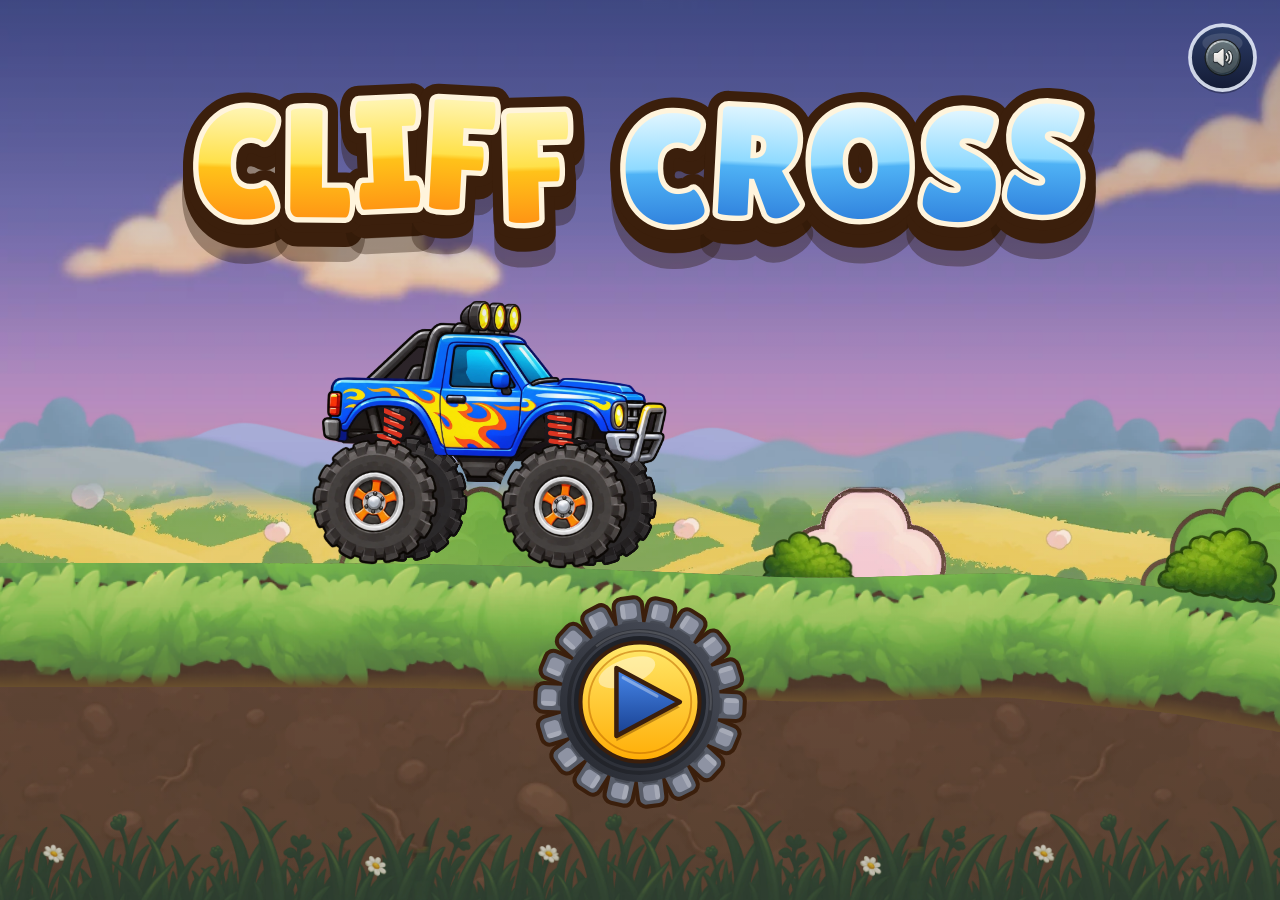
==== commit e03fbbf7: "Enhance audio features and improve lesson embedding - Updated index.html to include aria-label for i" ====
--- a/index.html
+++ b/index.html
@@ -53,7 +53,7 @@
 </head>
 <body>
 <canvas id="c"></canvas>
-<iframe id="lesson" title="Distance formula lesson" allow="autoplay"></iframe>
+<iframe id="lesson" aria-label="Distance formula lesson" allow="autoplay"></iframe>
 <div id="boot">
   <h1><span>CLIFF</span><span>CROSS</span></h1>
   <div id="bar"><div id="fill"></div></div>
@@ -61,6 +61,8 @@
 </div>
 <!-- the recorded sound effects (tools/import_sfx.py) - a script, because file:// refuses fetch() -->
 <script src="assets/audio/sfx.js"></script>
+<!-- the spoken lines of the road explained, per language (tools/import_vo.py) -->
+<script src="assets/audio/vo.js"></script>
 <!-- every word on screen, in each language (tools/build_i18n.js wraps i18n/strings.json) -->
 <script src="i18n/strings.js"></script>
 <script>
@@ -73,7 +75,8 @@
                     testable: tools/sim_test.js extracts this block verbatim
                     and runs it under Node, so it must not touch the DOM)
      ASSETS         image loading
-     AUDIO          WebAudio engine/tyre synthesis, sampled one-shots (sfx.js)
+     AUDIO          WebAudio engine/tyre synthesis, sampled one-shots (sfx.js),
+                    the recorded voice lines (vo.js)
      WORLD          deterministic chunked props, particles
      RENDER         parallax, terrain ribbon, vehicle assembly, HUD
      GAME           loop, camera, input, screens
@@ -1472,7 +1475,7 @@
       lf = document.getElementById('lesson');
   if (h1 && h1.children.length > 1) { h1.children[0].textContent = T('title.word1'); h1.children[1].textContent = T('title.word2'); }
   if (bm) bm.textContent = T('boot.loading');
-  if (lf) lf.title = T('lesson.title');
+  if (lf) lf.setAttribute('aria-label', T('lesson.title'));   // a name, not a tooltip over the lesson
   document.title = T('title.page');
 })(CG);
 
@@ -1636,9 +1639,20 @@
     var AC = window.AudioContext || window.webkitAudioContext;
     if (!AC) return;
     var ctx = A.ctx = new AC();
+    /* out: the one place the mute and the duck act. Under it the game's
+       bed (master: engine, tyres, effects, music) and, beside it, the
+       voice - so a spoken line sits over the idling engine, which dips
+       while it speaks (A.say), and nothing a line says is lost under
+       the game. */
+    A.out = ctx.createGain();
+    A.out.gain.value = A.muted || A.ducked ? 0 : 1;
+    A.out.connect(ctx.destination);
     A.master = ctx.createGain();
-    A.master.gain.value = A.muted || A.ducked ? 0 : 0.9;
-    A.master.connect(ctx.destination);
+    A.master.gain.value = BED;
+    A.master.connect(A.out);
+    A.voiceGain = ctx.createGain();
+    A.voiceGain.gain.value = VOICE;
+    A.voiceGain.connect(A.out);
 
     /* --- engine ------------------------------------------------------- */
     var eg = ctx.createGain(); eg.gain.value = 0;
@@ -1672,6 +1686,7 @@
     A.ready = true;
     A.loadPack();
     A.loadEmbedded();
+    A.loadVoice();
   };
 
   /* ------------------------------------------------------------ embedded
@@ -1692,6 +1707,74 @@
       var pr = A.ctx.decodeAudioData(bytes.buffer, done, function () {});
       if (pr && pr.catch) pr.catch(function () {});
     });
+  };
+
+  /* ------------------------------------------------------------ the voice
+     The spoken lines of the road explained: one recording per language,
+     cut by tools/import_vo.py into assets/audio/vo.js as
+     CG_VO[lang][i18n key] = [seconds, base64 Ogg Opus] - embedded for the
+     same reason as sfx.js. Decoded once with the effects; a clip the
+     table lacks (every Hindi line, until it is recorded) is no voice,
+     and the line shows its words for its written time instead. */
+  var BED = 0.9, VOICE = 0.95, BED_UNDER_VOICE = 0.3, HUSH = 0.06;
+  var VO = window.CG_VO || {};
+  A.voice = {};                        // 'lang:key' -> AudioBuffer
+  A.loadVoice = function () {
+    Object.keys(VO).forEach(function (lang) {
+      Object.keys(VO[lang] || {}).forEach(function (key) {
+        var e = VO[lang][key];
+        if (!e || !e[1]) return;
+        var bin = atob(e[1]), bytes = new Uint8Array(bin.length);
+        for (var i = 0; i < bin.length; i++) bytes[i] = bin.charCodeAt(i);
+        var done = function (b) { A.voice[lang + ':' + key] = b; };
+        var pr = A.ctx.decodeAudioData(bytes.buffer, done, function () {});
+        if (pr && pr.catch) pr.catch(function () {});
+      });
+    });
+  };
+  /* Is there a recording of this line in the current language? Answered
+     without the audio context, so a screen can pace itself before sound
+     has started. */
+  A.hasVoice = function (key) {
+    var lang = CG.i18n.lang, e = VO[lang] && VO[lang][key];
+    return e ? e[0] : 0;
+  };
+  /* Say a line: the clip for the current language and i18n key, after
+     `delay` seconds, over the bed dipped to BED_UNDER_VOICE for as long as
+     it runs. One line at a time - a new one hushes the last. Returns how
+     long it speaks for (delay included), or 0 when there is nothing to
+     say (no clip, no audio, muted): the caller paces the words on that. */
+  A.say = function (key, delay) {
+    A.hush();
+    if (!A.ready || A.muted) return 0;
+    var b = A.voice[CG.i18n.lang + ':' + key], secs = A.hasVoice(key);
+    if (!b) return 0;
+    delay = delay || 0;
+    var ctx = A.ctx, t = ctx.currentTime + delay;
+    var src = ctx.createBufferSource(), g = ctx.createGain();
+    src.buffer = b;
+    g.gain.value = 1;
+    src.connect(g); g.connect(A.voiceGain);
+    src.start(t);
+    A.master.gain.cancelScheduledValues(ctx.currentTime);
+    A.master.gain.setTargetAtTime(BED_UNDER_VOICE, ctx.currentTime, 0.08);
+    A.master.gain.setTargetAtTime(BED, t + b.duration, 0.25);
+    var line = A.speaking = { src: src, gain: g };
+    src.onended = function () { if (A.speaking === line) A.speaking = null; };
+    return delay + (secs || b.duration);
+  };
+  /* Stop the line being said, if any - a short fade, never a cut - and
+     bring the bed back. */
+  A.hush = function () {
+    var line = A.speaking;
+    if (!line) return;
+    A.speaking = null;
+    var ctx = A.ctx, t = ctx.currentTime;
+    line.gain.gain.setValueAtTime(line.gain.gain.value, t);
+    line.gain.gain.linearRampToValueAtTime(0, t + HUSH);
+    try { line.src.stop(t + HUSH); } catch (e) {}
+    A.master.gain.cancelScheduledValues(t);
+    A.master.gain.setTargetAtTime(BED, t, 0.2);
   };
 
   /* The brake screech is ONE voice: hard braking re-asserts it rather than
@@ -1848,13 +1931,13 @@
 
   A.setMuted = function (m) {
     A.muted = m;
-    if (A.master) A.master.gain.value = m || A.ducked ? 0 : 0.9;
+    if (A.out) A.out.gain.value = m || A.ducked ? 0 : 1;
   };
   /* the game's sound under an overlay (the lesson): out, and back to
      whatever the mute says */
   A.duck = function (on) {
     A.ducked = !!on;
-    if (A.master) A.master.gain.value = A.muted || A.ducked ? 0 : 0.9;
+    if (A.out) A.out.gain.value = A.muted || A.ducked ? 0 : 1;
   };
 
   /* Continuous engine + tyre state, called every frame. */
@@ -4628,7 +4711,13 @@
      screens opens the same overlay; finished from there, a fresh run
      starts. A lesson that never says it is up (the folder missing, say) is
      put away after LESSON_WAIT seconds and the road carries on without it.
-     An external lesson instead: set LEARN_URL, or pass ?learn=<url>. */
+     An external lesson instead: set LEARN_URL, or pass ?learn=<url>.
+
+     A build WITHOUT the lesson (the game on its own): leave out the
+     <iframe id="lesson"> and the learn/ folder. The road is still explained
+     in its three lines, then the question is asked straight away, and the
+     end screens offer no way back to a lesson that is not there
+     (G.hasLesson). */
   /* the lesson is told the game's language too, for when it learns to speak it */
   function lessonUrl() { return 'learn/index.html?embed=1&lan=' + encodeURIComponent(CG.i18n.lang); }
   var LESSON_WAIT = 12;
@@ -4637,6 +4726,8 @@
   G.LEARN_URL = '';
 
   function lessonWanted() { return G.lesson.force || (!G.lesson.done && !G.lesson.off); }
+  /* is there a lesson in this build at all - the frame on the page, or an external one? */
+  G.hasLesson = function () { return !!(G.learnUrl || G.LEARN_URL || document.getElementById('lesson')); };
 
   function lessonFrame() {
     var L = G.lesson, f;
@@ -4792,6 +4883,7 @@
   /* ---------------------------------------------------------------- run */
   function beginRun(x) {
     FX.reset();
+    A.hush();
     CG.Terrain.setPlanks([]);
     G.gap = null; G.firstTry = 0; G.crossed = 0;
     G.gapCount = G.track ? G.track.chasms.length : (G.mode === 'endless' ? CG.Endless.MISSION : 0);
@@ -4855,6 +4947,7 @@
     CG.World.init(G.seed, null);
     CG.Env.reset(G.seed);
     FX.reset();
+    A.hush();
     CG.Terrain.setPlanks([]);
     G.gap = null;
     G.v = new CG.Vehicle(CG.Terrain);
@@ -5346,19 +5439,26 @@
   }
 
   /* THE ROAD EXPLAINED - once, at the first chasm, before the lesson: three
-     lines, each with the thing it names lit. The broken road is outlined
-     and badged for the first; the two ends land (with the dashed span
-     between them) for the second; the plane comes up for the third. Each
-     holds for its `t` seconds or until a tap, then the lesson opens. */
+     lines, spoken (A.say - the recording in assets/audio/vo.js, in the
+     language of the words) and each with the thing it names lit. The
+     broken road is outlined and badged for the first; the two ends land
+     (with the dashed span between them) for the second; the plane comes up
+     for the third. Each holds while its voice speaks and a breath after
+     (q.hold) - or, with no recording in this language, for its `t`
+     seconds - or until a tap, which hushes the voice; then the lesson
+     opens. */
   var INTRO = [                            // the words: intro.line1..3 in i18n/strings.json
     { t: 3.8, key: 'intro.line1' },
     { t: 5.4, key: 'intro.line2' },
     { t: 4.4, key: 'intro.line3' }
   ];
   var INTRO_LEAD = 0.7, INTRO_IN = 0.35, INTRO_OUT = 0.3, INTRO_MIN = 0.9;
+  var INTRO_BREATH = 0.6;                  // the words stay this long after the voice
+  var INTRO_CHIME = 0.25;                  // the first line's voice waits for the chime
 
   function introStart(q) {
-    q.phase = 'intro'; q.t = 0; q.step = 0; q.stepT = -INTRO_LEAD; q.said = false;
+    q.phase = 'intro'; q.t = 0; q.step = 0; q.stepT = -INTRO_LEAD; q.spoke = -1;
+    q.hold = INTRO[0].t;
     q.ringK = 0; q.roadK = 0;
     loadLesson();                          // fetched under the three lines
   }
@@ -5369,9 +5469,21 @@
     if (!q || q.phase !== 'intro' || q.stepT < INTRO_MIN) return;
     q.step++; q.stepT = 0;
     if (q.step >= INTRO.length) {
+      A.hush();
       q.phase = 'lesson'; q.t = 0;
       showLesson(lessonOver);
-    } else A.sfx('click');
+    } else { A.hush(); A.sfx('click'); }
+  }
+
+  /* the line's words have arrived: say them, and hold for as long as that
+     takes (plus a breath) - or for the written time when there is no
+     voice to pace them */
+  function introSpeak(q, s) {
+    q.spoke = s;
+    var delay = 0;
+    if (s === 0) { A.sfx('check'); delay = INTRO_CHIME; }
+    var said = A.say(INTRO[s].key, delay);
+    q.hold = said ? said + INTRO_BREATH : INTRO[s].t;
   }
 
   /* back from the lesson: the question, built from nothing as it always is
@@ -5388,8 +5500,8 @@
   function introControl(q, dt) {
     var s = q.step;
     q.stepT += dt;
-    if (!q.said && q.stepT >= 0) { q.said = true; A.sfx('check'); }
-    if (q.stepT >= INTRO[s].t) { introAdvance(); if (q.phase !== 'intro') return; s = q.step; }
+    if (q.spoke !== s && q.stepT >= 0) introSpeak(q, s);
+    if (q.stepT >= q.hold) { introAdvance(); if (q.phase !== 'intro') return; s = q.step; }
     var pulse = 0.5 + 0.5 * Math.sin(G.clock * 4.5);
     /* what each line points at: the hole, then the ends, then the plane */
     var inA = s > 1 ? 1 : s === 1 ? CG.clamp(q.stepT / 0.45, 0, 1) : 0;
@@ -6370,7 +6482,7 @@
       return;
     }
     var s = q.step, b = INTRO[s];
-    var k = Math.min(CG.clamp(q.stepT / INTRO_IN, 0, 1), CG.clamp((b.t - q.stepT) / INTRO_OUT, 0, 1));
+    var k = Math.min(CG.clamp(q.stepT / INTRO_IN, 0, 1), CG.clamp((q.hold - q.stepT) / INTRO_OUT, 0, 1));
     if (k <= 0.01) return;
     k = k * k * (3 - 2 * k);
     /* the plate (R.plate): the words sit in its cream, between the screws
@@ -6792,8 +6904,10 @@
       bigButton('map', W / 2, y2 + bh + 22 * u, 220 * u, 56 * u, T('win.stageMap'), 'blue', 'iconHome');
     } else {
       bigButton('retry', W / 2, y2, 340 * u, bh, T('win.playAgain'), 'green', 'iconRestart', T('win.playAgainSub'), true);
-      bigButton('learn', W / 2, y2 + bh + 26 * u, 340 * u, bh, T('win.lesson'), 'blue', 'iconHome',
-                T('win.lessonSub'));
+      if (G.hasLesson()) {
+        bigButton('learn', W / 2, y2 + bh + 26 * u, 340 * u, bh, T('win.lesson'), 'blue', 'iconHome',
+                  T('win.lessonSub'));
+      }
     }
     c.restore();
   }
